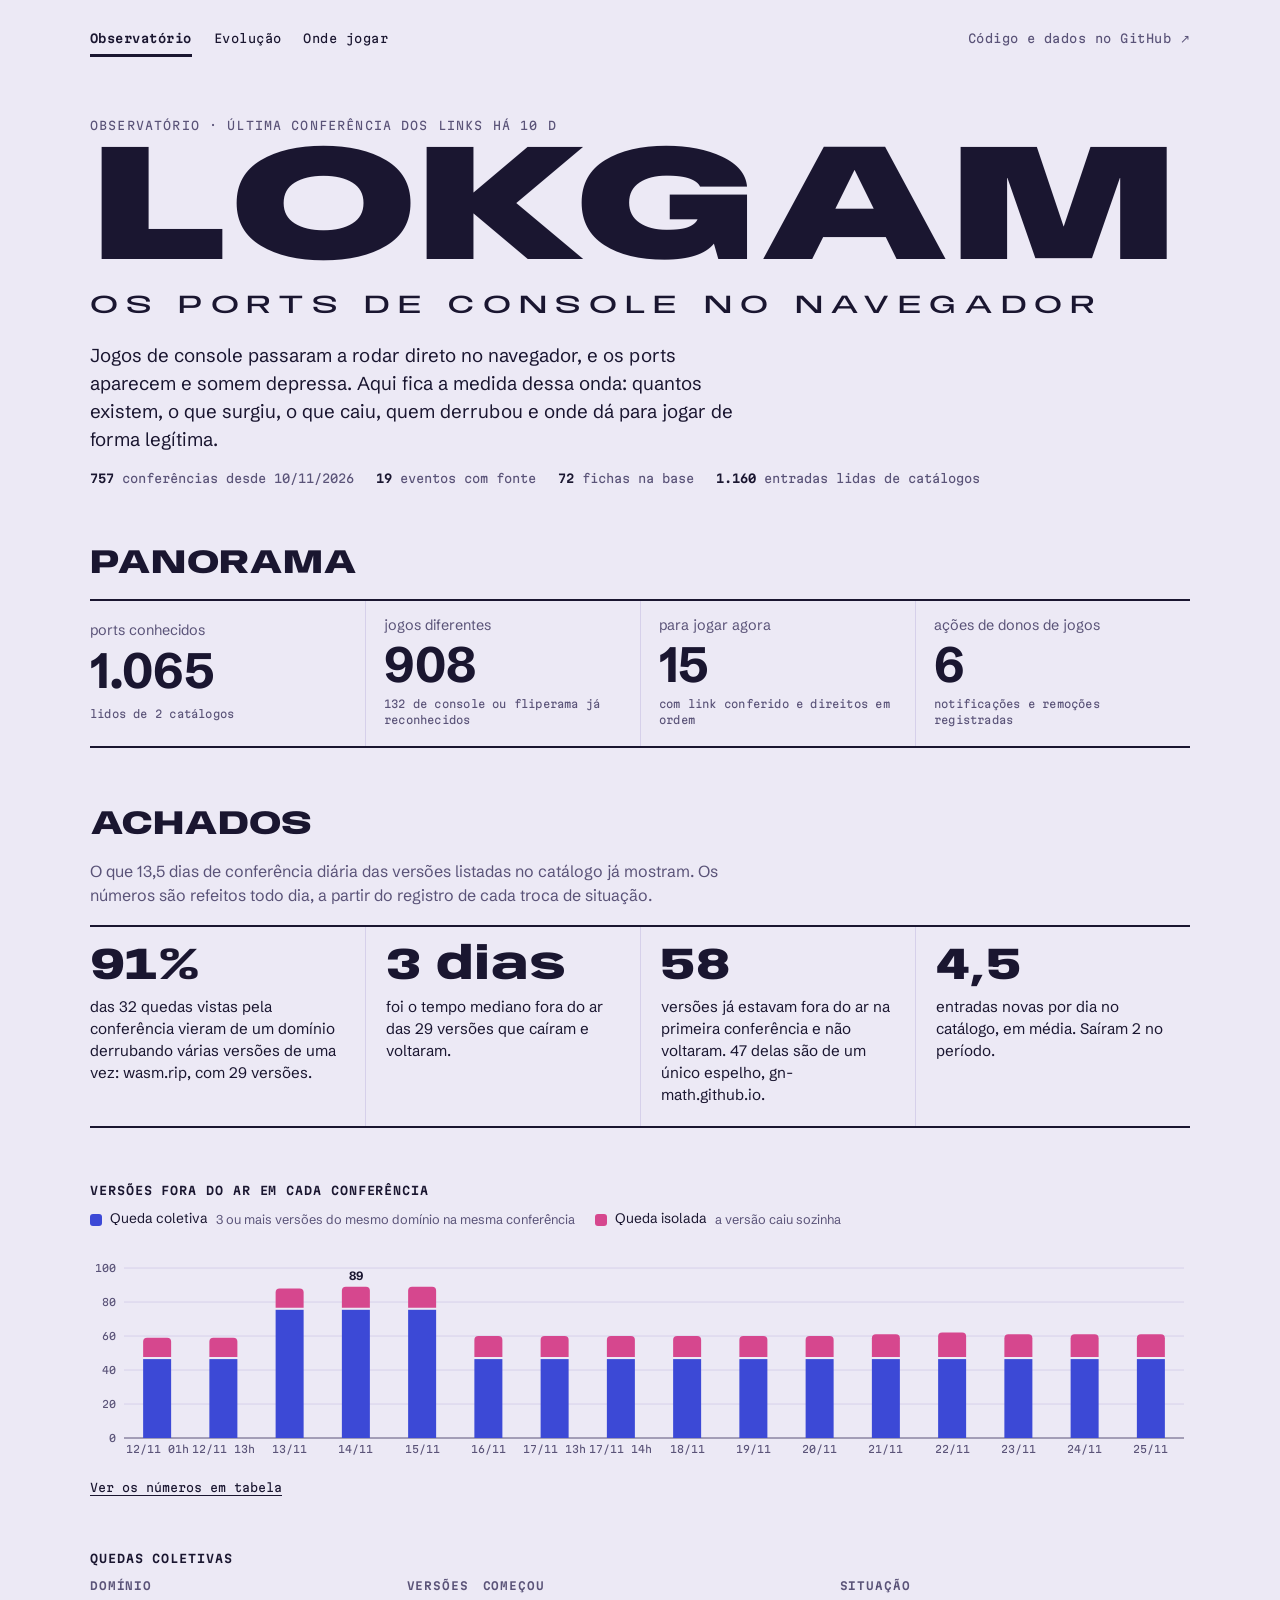
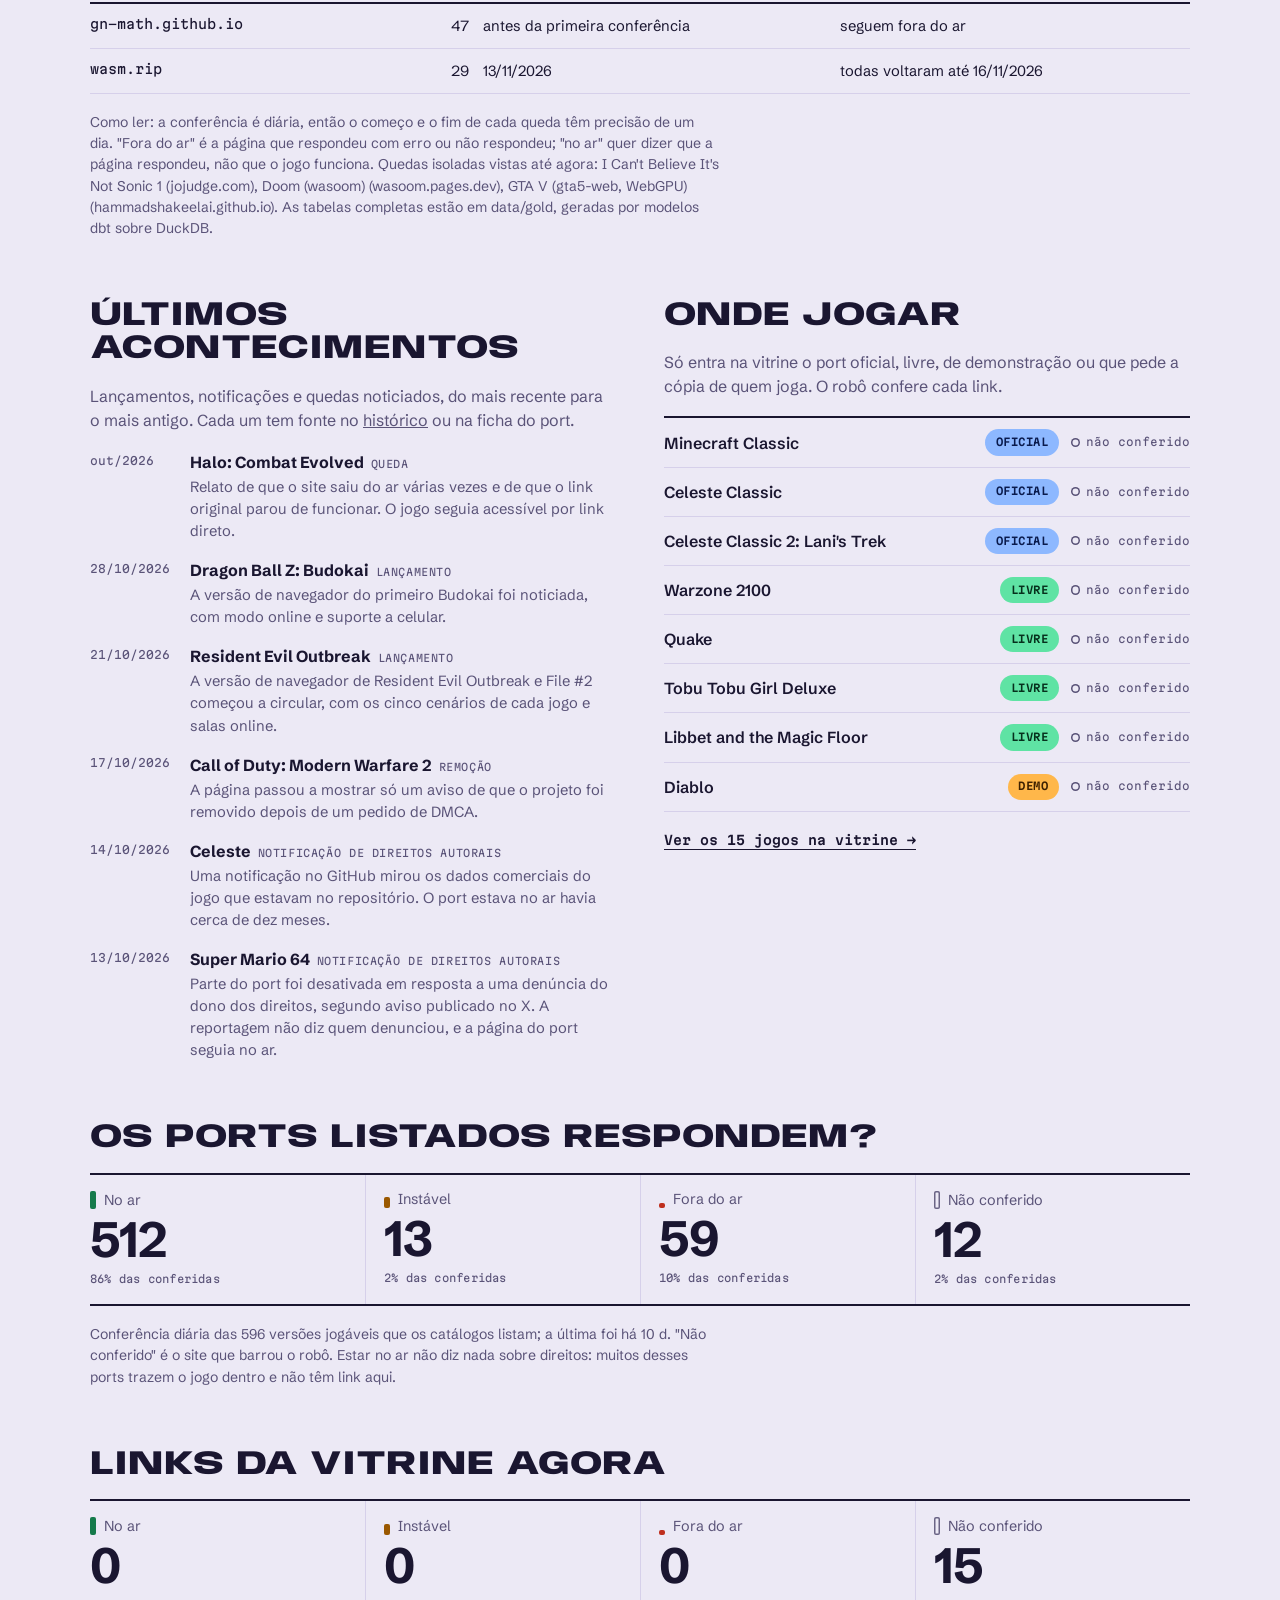
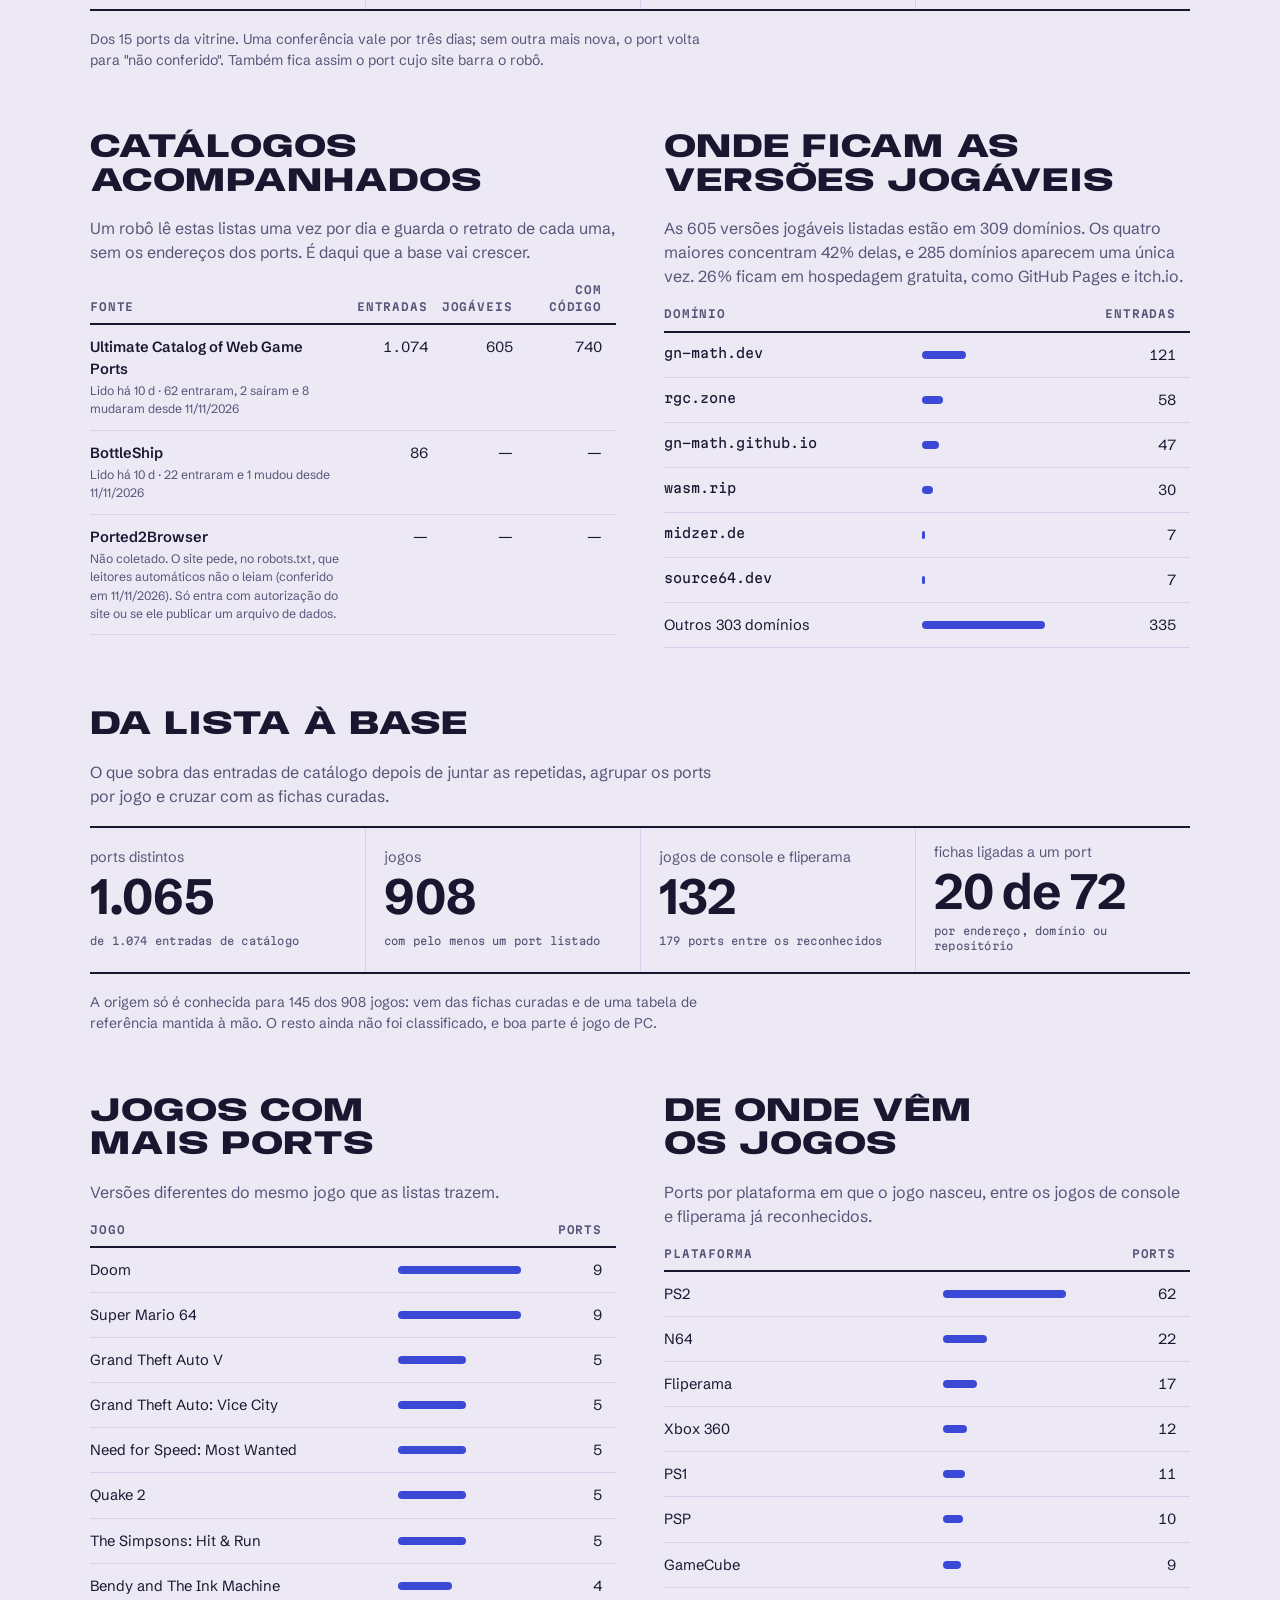
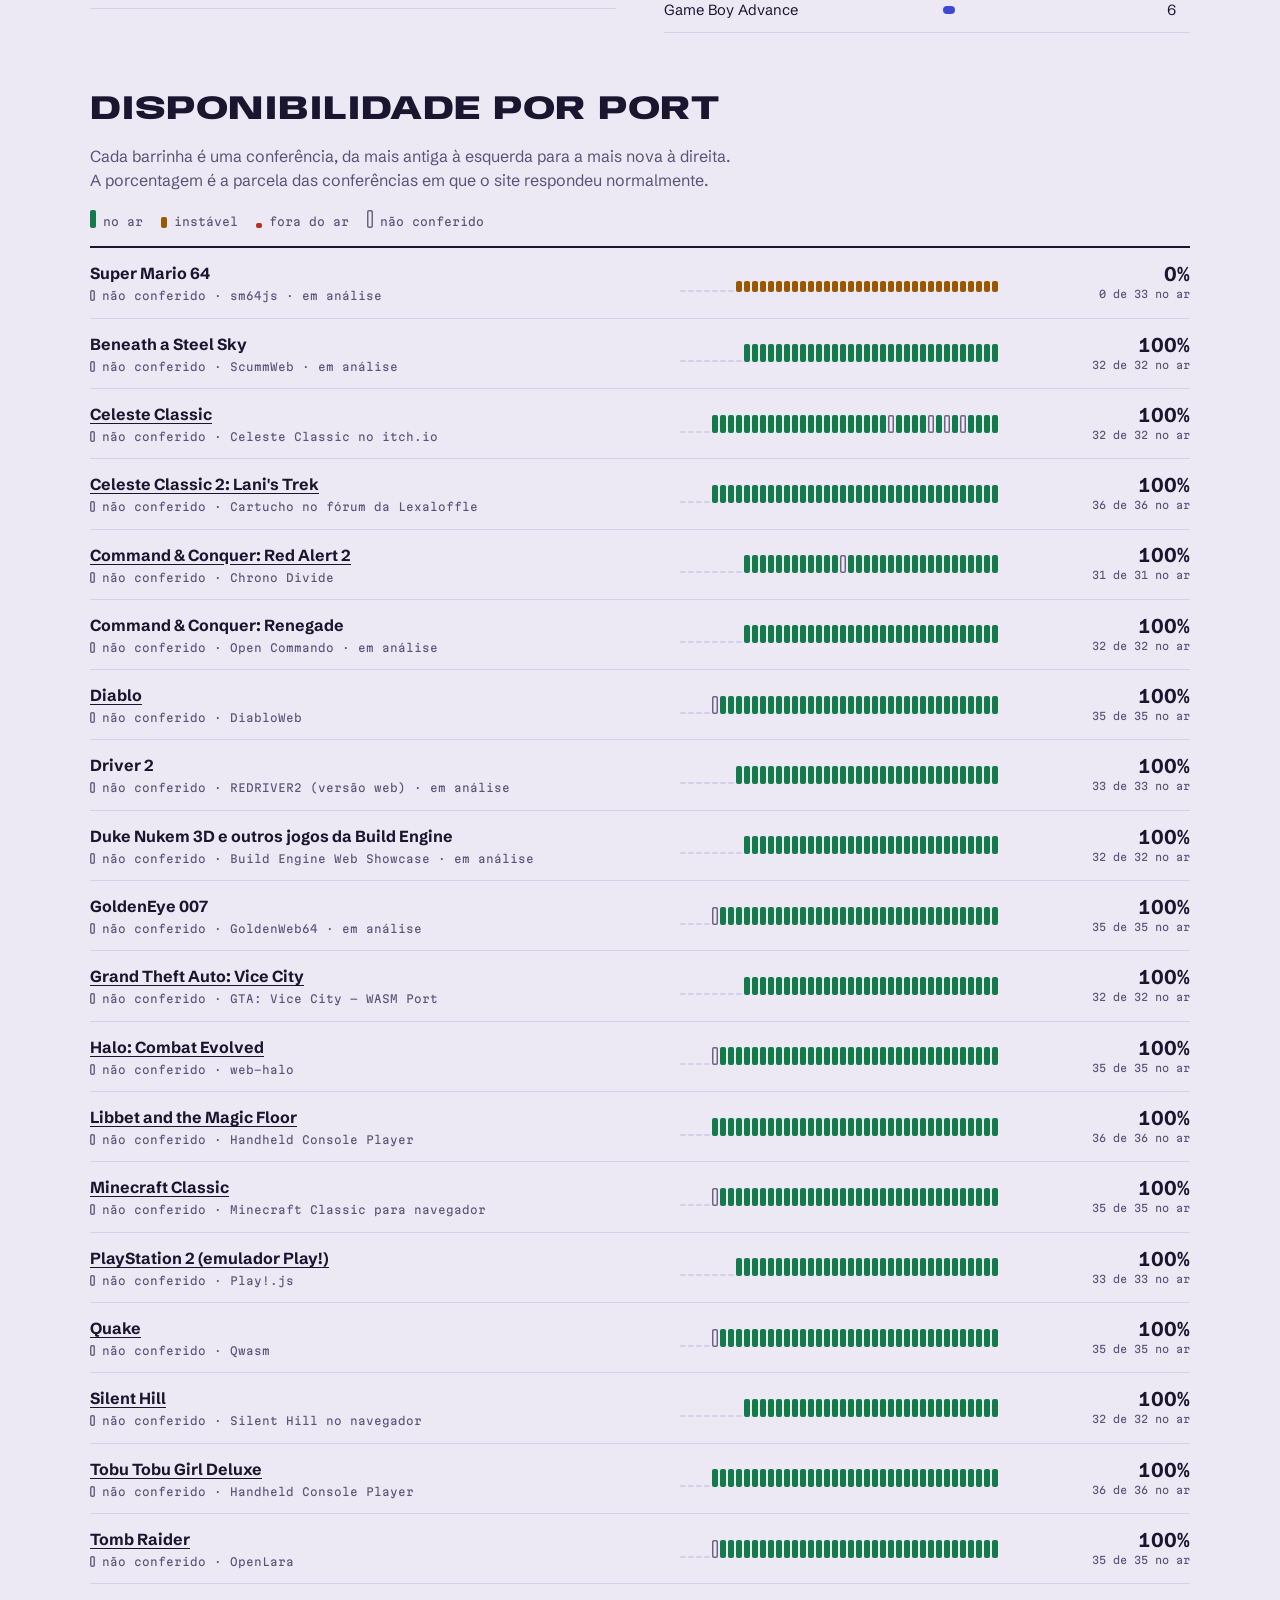
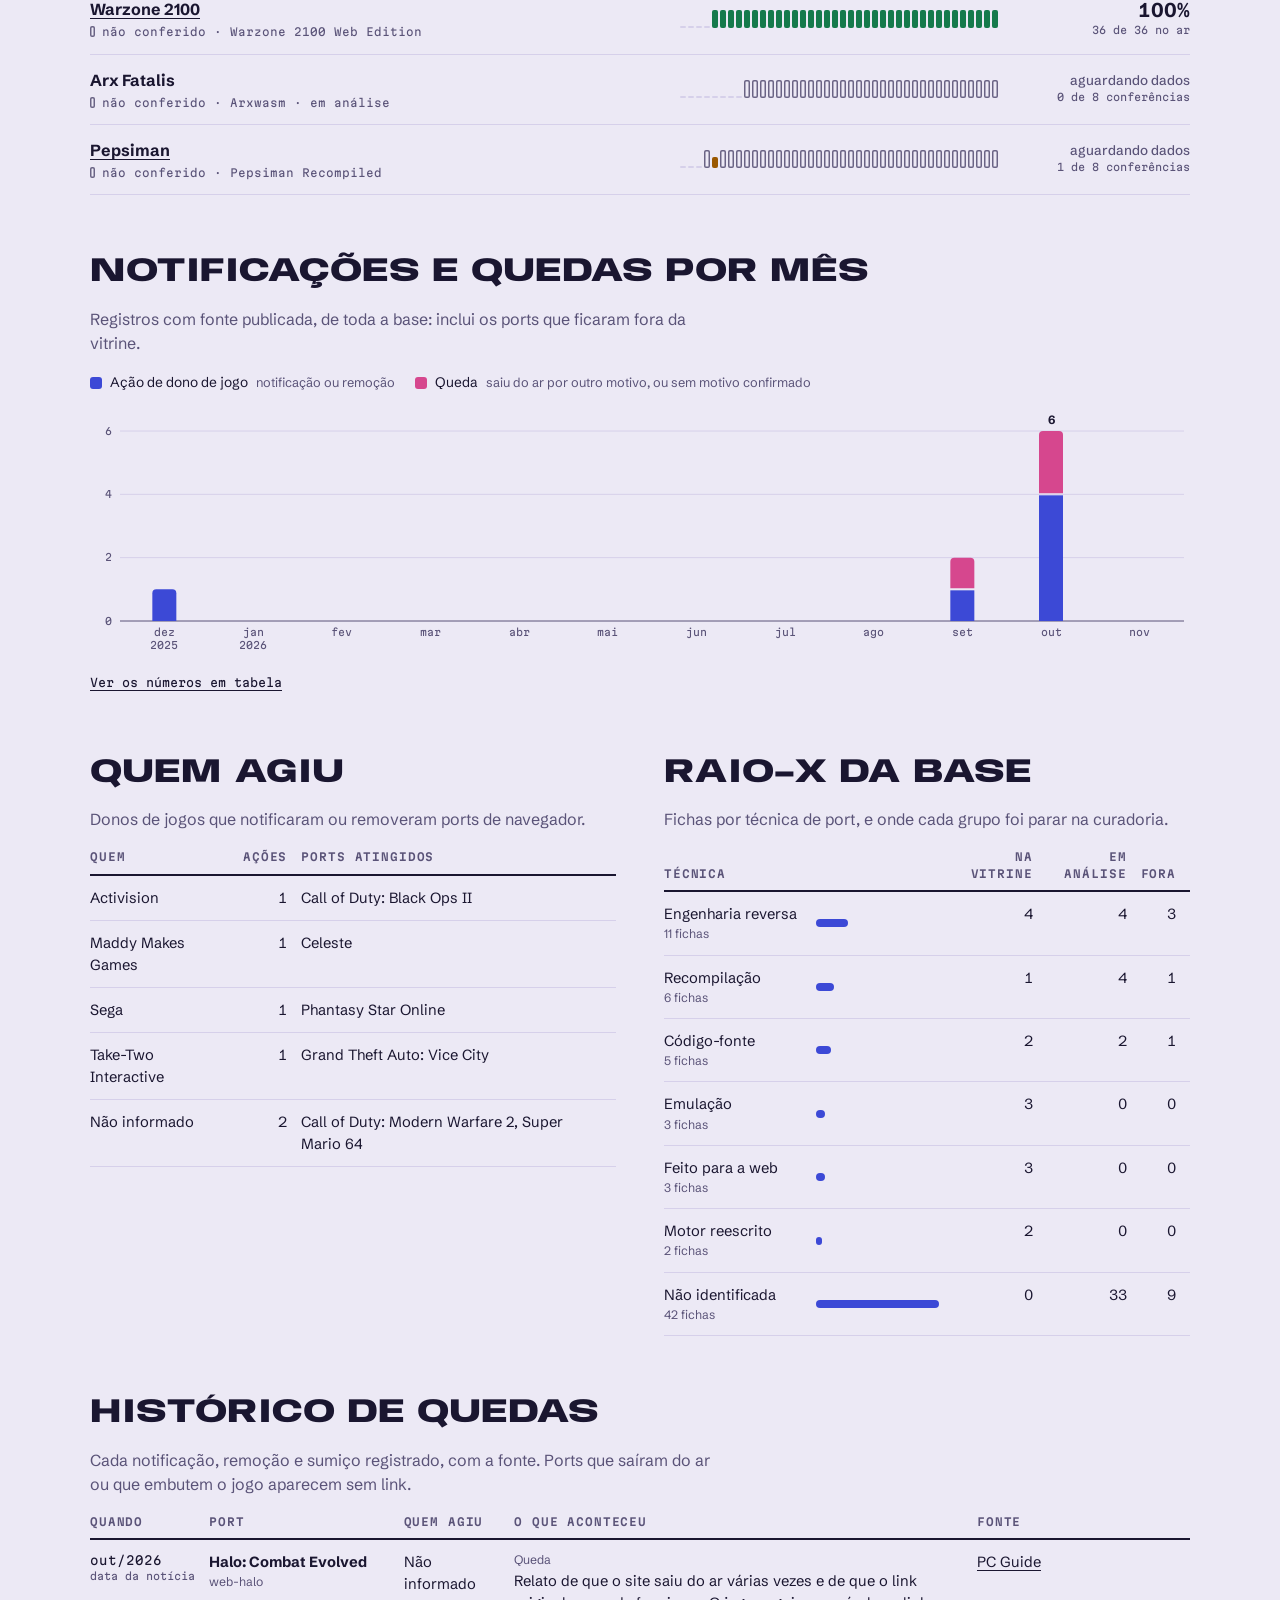
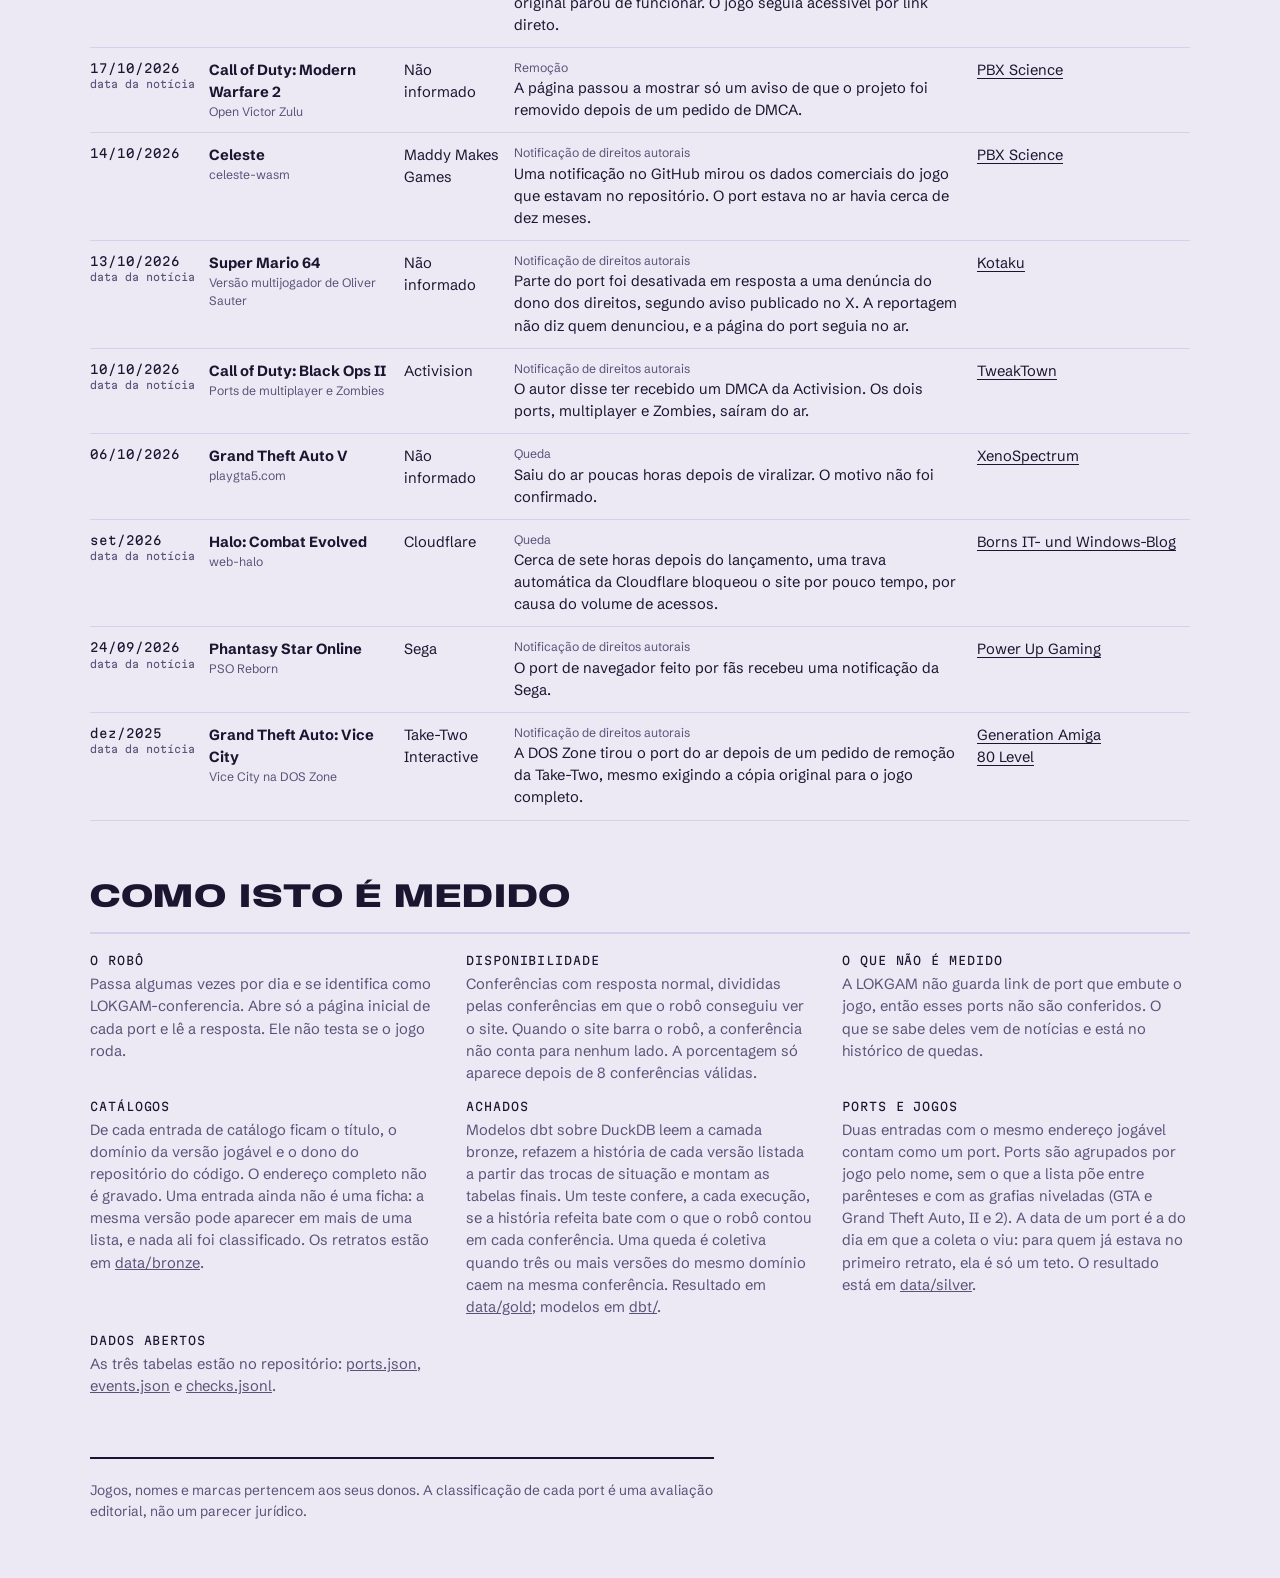
==== docs/index.html @ 3a46dfe5 "Conferência de links de 2026-11-26 08:20 UTC: 19 no ar, 1 instável, 2 não conferido" ====
<!DOCTYPE html>
<html lang="pt-BR">
<head>
<meta charset="utf-8">
<meta name="viewport" content="width=device-width, initial-scale=1">
<title>LOKGAM: observatório dos ports de console no navegador</title>
<meta name="description" content="A onda de jogos de console rodando no navegador, medida todo dia: quantos ports existem, o que surgiu, o que caiu, quem derrubou e onde dá para jogar de forma legítima.">
<link rel="preconnect" href="https://fonts.googleapis.com">
<link rel="preconnect" href="https://fonts.gstatic.com" crossorigin>
<link href="https://fonts.googleapis.com/css2?family=Anybody:wdth,wght@50..150,100..900&amp;display=swap" rel="stylesheet">
<link href="https://fonts.googleapis.com/css2?family=Schibsted+Grotesk:wght@400;500;700&amp;display=swap" rel="stylesheet">
<link href="https://fonts.googleapis.com/css2?family=Martian+Mono:wght@400;600&amp;display=swap" rel="stylesheet">
<style>
:root{
  /* Parede de locadora: balcão compacto no topo, um mosaico só de capas geradas, e a ficha abre como cartão de locação.
     O observatório usa o mesmo balcão e troca a parede por medidas: situação agora, faixas de conferência e um gráfico por mês. */
  --wall:#ECE9F5;
  --wall-2:#D6D0EA;
  --ink:#1A1630;
  --ink-2:#5A5378;
  --paper:#FFFDF6;
  --paper-2:#F4EFDE;
  --paper-ink:#1A1630;
  --paper-ink-2:#5F5873;
  --paper-line:#D8D1BD;
  --accent:#FFD21F;
  --accent-ink:#1A1630;
  --plastico:#A7A2BD;
  --plastico-ink:#221D3D;
  /* Estado de um link: nunca usado para outra coisa */
  --ok:#157A4B;
  --warn:#9A5800;
  --bad:#BF2F1E;
  --idle:#6A6485;
  /* Séries de gráfico, validadas contra a parede clara e a escura */
  --serie-1:#3C49D6;
  --serie-2:#D6478E;
  --font-display:"Anybody","Arial Narrow","Helvetica Neue",Impact,sans-serif;
  --font-body:"Schibsted Grotesk","Segoe UI",system-ui,-apple-system,sans-serif;
  --font-mono:"Martian Mono",ui-monospace,"Cascadia Mono","SF Mono",Menlo,Consolas,monospace;
}
@media (prefers-color-scheme: dark){
  :root:not([data-theme="light"]){
    color-scheme:dark;
    --wall:#15122B;
    --wall-2:#2B2654;
    --ink:#F1EEFF;
    --ink-2:#ABA5CC;
    --paper:#231F42;
    --paper-2:#2D2853;
    --paper-ink:#F1EEFF;
    --paper-ink-2:#B3ADD2;
    --paper-line:#433D73;
    --accent:#FFD21F;
    --accent-ink:#1A1630;
    --plastico:#6B6690;
    --plastico-ink:#100D22;
    --ok:#57DDA0;
    --warn:#FFBB55;
    --bad:#FF8572;
    --idle:#9D97BD;
    --serie-1:#6E7BF2;
    --serie-2:#D55181;
  }
}
:root[data-theme="dark"]{
  color-scheme:dark;
  --wall:#15122B;
  --wall-2:#2B2654;
  --ink:#F1EEFF;
  --ink-2:#ABA5CC;
  --paper:#231F42;
  --paper-2:#2D2853;
  --paper-ink:#F1EEFF;
  --paper-ink-2:#B3ADD2;
  --paper-line:#433D73;
  --accent:#FFD21F;
  --accent-ink:#1A1630;
  --plastico:#6B6690;
  --plastico-ink:#100D22;
  --ok:#57DDA0;
  --warn:#FFBB55;
  --bad:#FF8572;
  --idle:#9D97BD;
  --serie-1:#6E7BF2;
  --serie-2:#D55181;
}

*,*::before,*::after{box-sizing:border-box}
html{-webkit-text-size-adjust:100%;scroll-behavior:smooth}
body{margin:0;background:var(--wall);color:var(--ink);font-family:var(--font-body);font-size:1rem;line-height:1.5}
[hidden]{display:none !important}
.sr{position:absolute;width:1px;height:1px;margin:-1px;padding:0;overflow:hidden;clip:rect(0 0 0 0);white-space:nowrap;border:0}
a{color:inherit}
:focus-visible{outline:3px solid var(--accent);outline-offset:3px;box-shadow:0 0 0 6px var(--ink)}

.pagina{max-width:1180px;margin:0 auto;padding:clamp(14px,2.4vw,24px) clamp(16px,4vw,40px) 56px;display:flex;flex-direction:column;gap:clamp(30px,5vw,60px)}

/* Trilho de navegação */
.trilho{display:flex;flex-wrap:wrap;align-items:center;gap:6px 22px;font-family:var(--font-mono);font-size:.74rem;letter-spacing:.04em}
.trilho a{padding:.5em 0;text-decoration:none;border-bottom:3px solid transparent}
.trilho a:hover{border-bottom-color:var(--ink-2)}
.trilho a[aria-current="page"]{font-weight:600;border-bottom-color:var(--ink)}
.trilho__fora{margin-left:auto;color:var(--ink-2)}

/* Balcão */
.balcao{display:grid;gap:16px;container-type:inline-size}
.marca{display:grid;gap:4px}
.marca__sobre{margin:0;font-family:var(--font-mono);font-size:.72rem;letter-spacing:.1em;text-transform:uppercase;color:var(--ink-2)}
.marca__nome{margin:0;font-family:var(--font-display);font-stretch:150%;font-weight:900;font-size:clamp(2rem,10.4cqi,9rem);line-height:.8;letter-spacing:-.015em;text-transform:uppercase;white-space:nowrap;overflow:hidden;padding-block:.05em}
.marca__sub{margin:0;font-family:var(--font-display);font-stretch:150%;font-weight:500;font-size:clamp(.82rem,2.4cqi,1.6rem);line-height:1.1;letter-spacing:.3em;text-transform:uppercase}
.tese{margin:6px 0 0;max-width:60ch;font-size:clamp(1.02rem,1.7cqi,1.22rem);text-wrap:pretty}
.placar{display:flex;flex-wrap:wrap;gap:6px 22px;margin:0;padding:0;list-style:none;font-family:var(--font-mono);font-size:.74rem;color:var(--ink-2)}
.placar b{color:var(--ink);font-weight:600;font-variant-numeric:tabular-nums}
.placar a{text-underline-offset:3px}

/* Selos: os adesivos de classificação */
.selo{display:inline-flex;align-items:center;gap:.5em;font-family:var(--font-mono);font-weight:600;font-size:.66rem;line-height:1;letter-spacing:.05em;text-transform:uppercase;white-space:nowrap;padding:.55em .8em;border-radius:999px;border:2px solid transparent;background:var(--selo-bg);color:var(--selo-fg)}
.selo--official{--selo-bg:#8DB8FF;--selo-fg:#0A1B4D}
.selo--free{--selo-bg:#5FE3A4;--selo-fg:#06301C}
.selo--demo{--selo-bg:#FFB74A;--selo-fg:#3D2000}
.selo--byo_files{--selo-bg:#FF93CC;--selo-fg:#4D0A2E}

/* Luz de status da capa */
.led{flex:none;display:inline-block;width:.85em;height:.85em;border-radius:50%;box-shadow:0 0 0 1.5px rgba(8,5,25,.75)}
.led--online{background:#3BE590}
.led--unstable{background:#FFB020}
.led--offline{background:#FF4D3D}
.led--unverified{background:transparent;box-shadow:inset 0 0 0 1.5px currentColor}

/* Faixa de conferências: cada barrinha é uma conferência, e a altura repete o que a cor diz */
.faixa{display:flex;align-items:flex-end;justify-content:flex-end;gap:2px;height:18px;min-width:0;overflow:hidden}
.pulso{flex:none;display:inline-block;width:6px;height:18px;border-radius:2px;background:currentColor}
.pulso--online{color:var(--ok)}
.pulso--unstable{color:var(--warn);height:11px}
.pulso--offline{color:var(--bad);height:5px}
.pulso--unverified{color:var(--idle);background:transparent;box-shadow:inset 0 0 0 1.5px currentColor}
.pulso--vazio{height:2px;color:var(--wall-2)}
.legenda-pulso{display:flex;flex-wrap:wrap;gap:6px 18px;margin:0;padding:0;list-style:none;font-family:var(--font-mono);font-size:.7rem;color:var(--ink-2)}
.legenda-pulso li{display:inline-flex;align-items:flex-end;gap:7px;line-height:1.2}

/* Seções */
.secao{display:grid;gap:18px}
.secao__titulo{margin:0;font-family:var(--font-display);font-stretch:130%;font-weight:800;font-size:clamp(1.35rem,3vw,2.1rem);line-height:1;text-transform:uppercase;text-wrap:balance}
.secao__lide{margin:0;max-width:64ch;color:var(--ink-2)}
.notas{display:grid;grid-template-columns:repeat(auto-fit,minmax(260px,1fr));gap:14px 28px;margin:0;padding:18px 0 0;border-top:2px solid var(--wall-2)}
.notas div{display:grid;gap:4px;align-content:start}
.notas dt{font-family:var(--font-mono);font-size:.72rem;letter-spacing:.08em;text-transform:uppercase}
.notas dd{margin:0;font-size:.92rem;color:var(--ink-2)}
.rodape{display:grid;gap:6px;padding-top:22px;border-top:2px solid var(--ink);font-size:.86rem;color:var(--ink-2);max-width:78ch}
.rodape p{margin:0}

@media (prefers-reduced-motion: reduce){
  html{scroll-behavior:auto}
}

/* Peças de dados que mais de uma página usa: números grandes, gráfico de colunas e tabelas */
.nota{margin:0;max-width:70ch;font-size:.88rem;color:var(--ink-2)}
.agora{display:grid;grid-template-columns:repeat(4,minmax(0,1fr));gap:0;margin:0;padding:0;list-style:none;border-top:2px solid var(--ink);border-bottom:2px solid var(--ink)}
.agora li{display:grid;gap:6px;padding:16px 18px 18px 0}
.agora li + li{padding-left:18px;border-left:1px solid var(--wall-2)}
.agora__rotulo{display:flex;align-items:flex-end;gap:8px;font-size:.9rem;color:var(--ink-2);line-height:1.2}
.agora__valor{font-size:clamp(2rem,5vw,3.1rem);font-weight:700;line-height:1;letter-spacing:-.02em}
.figura{margin:0;display:grid;gap:14px}
.figura__topo{display:flex;flex-wrap:wrap;align-items:center;justify-content:space-between;gap:10px 24px}
.legenda{display:flex;flex-wrap:wrap;gap:6px 20px;margin:0;padding:0;list-style:none;font-size:.86rem}
.legenda li{display:inline-flex;align-items:center;gap:8px}
.legenda small{color:var(--ink-2);font-size:.8rem}
.amostra{flex:none;width:12px;height:12px;border-radius:3px}
.amostra--1{background:var(--serie-1)}
.amostra--2{background:var(--serie-2)}
.plot{position:relative}
.plot svg{display:block;width:100%;height:auto;overflow:visible}
.plot .grade{stroke:var(--wall-2);stroke-width:1}
.plot .eixo{stroke:var(--ink-2);stroke-width:1}
.plot text{font-family:var(--font-mono);font-size:10px;fill:var(--ink-2)}
.plot .rotulo-valor{font-family:var(--font-body);font-size:12px;font-weight:700;fill:var(--ink)}
.plot .seg-1{fill:var(--serie-1)}
.plot .seg-2{fill:var(--serie-2)}
.plot .faixa-alvo{fill:var(--ink);opacity:0}
.plot .coluna{cursor:default;outline:none}
.plot .coluna:hover .faixa-alvo,.plot .coluna:focus-visible .faixa-alvo{opacity:.07}
.plot .coluna:hover .seg-1,.plot .coluna:hover .seg-2,.plot .coluna:focus-visible .seg-1,.plot .coluna:focus-visible .seg-2{filter:brightness(1.14)}
.plot .coluna:focus-visible .faixa-alvo{stroke:var(--ink);stroke-width:2;opacity:.1}
.dica{position:absolute;z-index:3;pointer-events:none;min-width:11rem;padding:10px 12px;border-radius:6px;background:var(--ink);color:var(--wall);font-size:.82rem;line-height:1.35;box-shadow:0 8px 20px rgba(8,5,25,.3)}
.dica__valor{font-size:1rem;font-weight:700}
.dica__rotulo{font-family:var(--font-mono);font-size:.66rem;letter-spacing:.06em;text-transform:uppercase;opacity:.75;padding-bottom:6px}
.dica__linha{display:flex;align-items:center;gap:8px}
.dica__linha b{font-variant-numeric:tabular-nums}
.chave{flex:none;width:12px;height:3px;border-radius:2px}
.chave--1{background:var(--serie-1)}
.chave--2{background:var(--serie-2)}
.alternar{justify-self:start;font:inherit;font-family:var(--font-mono);font-size:.72rem;color:var(--ink);background:none;border:0;padding:.4em 0;text-decoration:underline;text-underline-offset:3px;cursor:pointer}
.tabela-rolagem{overflow-x:auto}
.tabela{width:100%;border-collapse:collapse;font-size:.92rem}
.tabela th{text-align:left;font-family:var(--font-mono);font-size:.68rem;font-weight:600;letter-spacing:.08em;text-transform:uppercase;color:var(--ink-2);padding:0 14px 8px 0;border-bottom:2px solid var(--ink);vertical-align:bottom}
.tabela td{vertical-align:top;padding:11px 14px 11px 0;border-bottom:1px solid var(--wall-2)}
.tabela .num{text-align:right;font-variant-numeric:tabular-nums;white-space:nowrap}
.tabela th.num{text-align:right;white-space:normal}
.tabela small{display:block;font-weight:400;color:var(--ink-2)}
.tabela--estreita{max-width:34rem}
.figura__titulo{margin:0;font-family:var(--font-mono);font-size:.72rem;font-weight:600;letter-spacing:.08em;text-transform:uppercase}
.tabela__legenda{caption-side:top;text-align:left;padding-bottom:10px;font-family:var(--font-mono);font-size:.72rem;font-weight:600;letter-spacing:.08em;text-transform:uppercase;color:var(--ink)}
.agora__valor a{text-decoration:none}
.agora__valor a:hover{text-decoration:underline;text-underline-offset:6px;text-decoration-thickness:3px}
.agora__detalhe{font-family:var(--font-mono);font-size:.66rem;letter-spacing:.02em;color:var(--ink-2)}
.tabela td.dominio{font-family:var(--font-mono);font-size:.82rem;overflow-wrap:anywhere}
.barra{display:block;height:8px;min-width:2px;border-radius:4px;background:var(--serie-1)}
.celula-barra{width:26%;vertical-align:middle !important}
.duas{display:grid;grid-template-columns:repeat(auto-fit,minmax(min(100%,420px),1fr));gap:clamp(30px,5vw,60px) 48px;align-items:start}
.duas > *{min-width:0}
@media (max-width:760px){
  .celula-barra,.coluna-barra{display:none}
  .agora{grid-template-columns:repeat(2,minmax(0,1fr))}
  .agora li:nth-child(3){padding-left:0;border-left:0}
  .agora li:nth-child(n+3){border-top:1px solid var(--wall-2)}
}


.subtitulo{margin:0;font-family:var(--font-mono);font-size:.7rem;font-weight:600;letter-spacing:.1em;text-transform:uppercase;color:var(--ink-2)}


/* Disponibilidade por port */
.disp{margin:0;padding:0;list-style:none;border-top:2px solid var(--ink)}
.disp__linha{display:grid;grid-template-columns:minmax(0,1fr) minmax(0,330px) 10.5rem;align-items:center;gap:6px 24px;padding:13px 0;border-bottom:1px solid var(--wall-2)}
.disp__nome{display:grid;gap:3px;min-width:0}
.disp__nome a,.disp__nome b{font-weight:700;text-underline-offset:3px;overflow-wrap:anywhere}
.disp__estado{display:block;font-family:var(--font-mono);font-size:.68rem;line-height:1.5;color:var(--ink-2)}
.disp__estado .pulso{width:5px;height:11px;margin-right:7px;vertical-align:-1px}
.disp__estado .pulso--unstable{height:7px}
.disp__estado .pulso--offline{height:4px}
.disp__numero{display:grid;gap:2px;justify-items:end;text-align:right}
.disp__numero strong{font-size:1.25rem;font-weight:700;line-height:1.1;font-variant-numeric:tabular-nums}
.disp__numero strong.espera{font-size:.84rem;font-weight:500;color:var(--ink-2)}
.disp__numero small{font-family:var(--font-mono);font-size:.64rem;color:var(--ink-2)}


.achados{margin:0 0 36px;padding:0;list-style:none;display:grid;grid-template-columns:repeat(auto-fit,minmax(min(100%,250px),1fr));gap:0;border-top:2px solid var(--ink);border-bottom:2px solid var(--ink)}
.achados li{display:grid;align-content:start;gap:6px;padding:18px 20px 20px 0}
.achados li + li{padding-left:20px;border-left:1px solid var(--wall-2)}
.achados__numero{font-family:var(--font-display);font-weight:800;font-stretch:120%;font-size:clamp(2rem,5vw,2.8rem);line-height:1}
.achados__texto{margin:0;font-size:.95rem;line-height:1.45}
#figura-dias{margin-bottom:32px}
#coletivas-corpo td.dominio{white-space:nowrap;overflow-wrap:normal}
@media (max-width:560px){.achados li,.achados li + li{padding:16px 0;border-left:0}.achados li + li{border-top:1px solid var(--wall-2)}}
.feed{margin:0;padding:0;list-style:none;display:grid;gap:16px}
.feed li{display:grid;grid-template-columns:5.4rem minmax(0,1fr);gap:2px 14px}
.feed time{grid-row:span 2;padding-top:.25em;font-family:var(--font-mono);font-size:.7rem;color:var(--ink-2)}
.feed b{font-weight:700}
.feed b small{display:inline;margin-left:.6em;font-family:var(--font-mono);font-weight:400;font-size:.64rem;letter-spacing:.06em;text-transform:uppercase;color:var(--ink-2)}
.feed span{color:var(--ink-2);font-size:.92rem}
.jogar{margin:0;padding:0;list-style:none;border-top:2px solid var(--ink)}
.jogar a{display:flex;align-items:center;flex-wrap:wrap;gap:6px 12px;padding:11px 0;border-bottom:1px solid var(--wall-2);text-decoration:none}
.jogar a:hover .jogar__nome{text-decoration:underline;text-underline-offset:3px}
.jogar__nome{flex:1 1 9rem;min-width:0;font-weight:600}
.jogar__luz{display:inline-flex;align-items:center;gap:6px;min-width:6.5rem;font-family:var(--font-mono);font-size:.68rem;color:var(--ink-2)}
.chamada{font-family:var(--font-mono);font-size:.8rem;font-weight:600;color:var(--ink);text-underline-offset:4px}
@media (max-width:560px){.feed li{grid-template-columns:1fr}.feed time{grid-row:auto}}
.tabela td.fonte{min-width:11rem;font-weight:600}
@media (max-width:560px){.tabela--fontes td.fonte{min-width:0}.tabela--fontes th,.tabela--fontes td{padding-right:10px}.tabela--fontes th:last-child,.tabela--fontes td:last-child{padding-right:0}}
.tabela td.fonte small{max-width:44ch;margin-top:2px}
.tabela td.tecnica{min-width:9.5rem}
.quedas{min-width:640px}
.quedas td:first-child{font-family:var(--font-mono);font-size:.76rem;font-variant-numeric:tabular-nums;white-space:nowrap}
.quedas td:nth-child(2){font-weight:700;min-width:11rem}
.quedas a{text-underline-offset:3px;white-space:nowrap}
.quedas td[data-rotulo]::before{content:none}

@media (max-width:760px){
  .tabela td.tecnica{min-width:7.5rem}
  .disp__linha{grid-template-columns:minmax(0,1fr) auto}
  .disp__linha .faixa{grid-column:1/-1;grid-row:2;justify-content:flex-start}
  .disp__linha .pulso--vazio{display:none}
  .quedas{min-width:0}
  .quedas thead{position:absolute;width:1px;height:1px;overflow:hidden;clip:rect(0 0 0 0)}
  .quedas tbody{display:grid}
  .quedas tr{display:grid;gap:5px;padding:16px 0;border-bottom:1px solid var(--wall-2)}
  .quedas td{display:block;padding:0;border:0}
  .quedas td:nth-child(2){min-width:0}
  .quedas td:first-child small{display:inline;margin-left:8px}
  .quedas td[data-rotulo]{font-size:.86rem}
  .quedas td[data-rotulo]::before{content:attr(data-rotulo) ": ";font-family:var(--font-mono);font-size:.66rem;letter-spacing:.06em;text-transform:uppercase;color:var(--ink-2)}
  .quedas td[data-rotulo] br{display:none}
  .quedas td[data-rotulo] a{margin-right:10px}
}
</style>
</head>
<body>
<div class="pagina">

  <nav class="trilho" aria-label="Páginas do site">
    <a href="./" aria-current="page">Observatório</a>
    <a href="evolucao/">Evolução</a>
    <a href="vitrine/">Onde jogar</a>
    <a class="trilho__fora" id="link-repo" href="https://github.com/GabrielKSG7/LOKGAM" rel="noopener noreferrer">Código e dados no GitHub <span aria-hidden="true">↗</span></a>
  </nav>

  <header class="balcao">
    <div class="marca">
      <p class="marca__sobre">Observatório · <span id="conferencia"></span></p>
      <h1 class="marca__nome" id="marca-nome"><span>LOKGAM</span></h1>
      <p class="marca__sub">os ports de console no navegador</p>
    </div>
    <p class="tese">Jogos de console passaram a rodar direto no navegador, e os ports aparecem e somem depressa. Aqui fica a medida dessa onda: quantos existem, o que surgiu, o que caiu, quem derrubou e onde dá para jogar de forma legítima.</p>
    <ul class="placar" id="placar"></ul>
  </header>

  <section class="secao" id="panorama" aria-labelledby="panorama-titulo">
    <h2 class="secao__titulo" id="panorama-titulo">Panorama</h2>
    <ul class="agora" id="panorama-numeros"></ul>
  </section>

  <section class="secao" id="achados" aria-labelledby="achados-titulo" hidden>
    <h2 class="secao__titulo" id="achados-titulo">Achados</h2>
    <p class="secao__lide" id="achados-lide"></p>
    <ol class="achados" id="achados-lista"></ol>

    <figure class="figura" id="figura-dias">
      <div class="figura__topo">
        <h3 class="figura__titulo">Versões fora do ar em cada conferência</h3>
        <ul class="legenda">
          <li><i class="amostra amostra--1"></i>Queda coletiva <small id="legenda-coletiva"></small></li>
          <li><i class="amostra amostra--2"></i>Queda isolada <small>a versão caiu sozinha</small></li>
        </ul>
      </div>
      <div class="plot" id="plot-dias"></div>
      <button class="alternar" id="alternar-dias" type="button" aria-expanded="false" aria-controls="tabela-dias">Ver os números em tabela</button>
      <div class="tabela-rolagem" id="tabela-dias" hidden>
        <table class="tabela tabela--estreita">
          <thead><tr><th scope="col">Conferência</th><th scope="col" class="num">Conferidas</th><th scope="col" class="num">No ar</th><th scope="col" class="num">Coletivas</th><th scope="col" class="num">Isoladas</th></tr></thead>
          <tbody id="tabela-dias-corpo"></tbody>
        </table>
      </div>
    </figure>

    <div class="tabela-rolagem">
      <table class="tabela">
        <caption class="tabela__legenda">Quedas coletivas</caption>
        <thead><tr><th scope="col">Domínio</th><th scope="col" class="num">Versões</th><th scope="col">Começou</th><th scope="col">Situação</th></tr></thead>
        <tbody id="coletivas-corpo"></tbody>
      </table>
    </div>
    <p class="nota" id="achados-nota"></p>
  </section>

  <div class="duas">
    <section class="secao" id="acontecimentos" aria-labelledby="acontecimentos-titulo">
      <h2 class="secao__titulo" id="acontecimentos-titulo">Últimos acontecimentos</h2>
      <p class="secao__lide">Lançamentos, notificações e quedas noticiados, do mais recente para o mais antigo. Cada um tem fonte no <a href="#quedas">histórico</a> ou na ficha do port.</p>
      <ol class="feed" id="feed"></ol>
    </section>

    <section class="secao" id="onde-jogar" aria-labelledby="jogar-titulo">
      <h2 class="secao__titulo" id="jogar-titulo">Onde jogar</h2>
      <p class="secao__lide">Só entra na vitrine o port oficial, livre, de demonstração ou que pede a cópia de quem joga. O robô confere cada link.</p>
      <ul class="jogar" id="jogar-lista"></ul>
      <p class="nota"><a class="chamada" href="vitrine/" id="jogar-todos"></a></p>
    </section>
  </div>

  <section class="secao" id="no-ar" aria-labelledby="noar-titulo" hidden>
    <h2 class="secao__titulo" id="noar-titulo">Os ports listados respondem?</h2>
    <ul class="agora" id="noar-numeros"></ul>
    <p class="nota" id="noar-nota"></p>
  </section>

  <main class="secao" id="agora" aria-labelledby="agora-titulo">
    <h2 class="secao__titulo" id="agora-titulo">Links da vitrine agora</h2>
    <ul class="agora" id="agora-numeros"></ul>
    <p class="nota" id="agora-nota"></p>
  </main>

  <div class="duas">
    <section class="secao" id="catalogos" aria-labelledby="catalogos-titulo">
      <h2 class="secao__titulo" id="catalogos-titulo">Catálogos acompanhados</h2>
      <p class="secao__lide">Um robô lê estas listas uma vez por dia e guarda o retrato de cada uma, sem os endereços dos ports. É daqui que a base vai crescer.</p>
      <div class="tabela-rolagem"><table class="tabela tabela--fontes">
        <thead><tr><th scope="col">Fonte</th><th scope="col" class="num">Entradas</th><th scope="col" class="num">Jogáveis</th><th scope="col" class="num">Com código</th></tr></thead>
        <tbody id="fontes-corpo"></tbody>
      </table></div>
    </section>

    <section class="secao" id="hospedagem" aria-labelledby="hospedagem-titulo">
      <h2 class="secao__titulo" id="hospedagem-titulo">Onde ficam as versões jogáveis</h2>
      <p class="secao__lide" id="hospedagem-frase"></p>
      <div class="tabela-rolagem"><table class="tabela">
        <thead><tr><th scope="col">Domínio</th><th scope="col" class="coluna-barra"><span class="sr">Entradas em barra</span></th><th scope="col" class="num">Entradas</th></tr></thead>
        <tbody id="hospedagem-corpo"></tbody>
      </table></div>
    </section>
  </div>

  <section class="secao" id="base" aria-labelledby="base-titulo">
    <h2 class="secao__titulo" id="base-titulo">Da lista à base</h2>
    <p class="secao__lide">O que sobra das entradas de catálogo depois de juntar as repetidas, agrupar os ports por jogo e cruzar com as fichas curadas.</p>
    <ul class="agora" id="base-numeros"></ul>
    <p class="nota" id="base-nota"></p>
  </section>

  <div class="duas">
    <section class="secao" id="mais-ports" aria-labelledby="maisports-titulo">
      <h2 class="secao__titulo" id="maisports-titulo">Jogos com mais ports</h2>
      <p class="secao__lide">Versões diferentes do mesmo jogo que as listas trazem.</p>
      <div class="tabela-rolagem"><table class="tabela">
        <thead><tr><th scope="col">Jogo</th><th scope="col" class="coluna-barra"><span class="sr">Ports em barra</span></th><th scope="col" class="num">Ports</th></tr></thead>
        <tbody id="maisports-corpo"></tbody>
      </table></div>
    </section>

    <section class="secao" id="origem" aria-labelledby="origem-titulo">
      <h2 class="secao__titulo" id="origem-titulo">De onde vêm os jogos</h2>
      <p class="secao__lide">Ports por plataforma em que o jogo nasceu, entre os jogos de console e fliperama já reconhecidos.</p>
      <div class="tabela-rolagem"><table class="tabela">
        <thead><tr><th scope="col">Plataforma</th><th scope="col" class="coluna-barra"><span class="sr">Ports em barra</span></th><th scope="col" class="num">Ports</th></tr></thead>
        <tbody id="origem-corpo"></tbody>
      </table></div>
    </section>
  </div>

  <section class="secao" id="disponibilidade" aria-labelledby="disp-titulo">
    <h2 class="secao__titulo" id="disp-titulo">Disponibilidade por port</h2>
    <p class="secao__lide">Cada barrinha é uma conferência, da mais antiga à esquerda para a mais nova à direita. A porcentagem é a parcela das conferências em que o site respondeu normalmente.</p>
    <ul class="legenda-pulso" aria-label="Como ler as barrinhas">
      <li><i class="pulso pulso--online"></i>no ar</li>
      <li><i class="pulso pulso--unstable"></i>instável</li>
      <li><i class="pulso pulso--offline"></i>fora do ar</li>
      <li><i class="pulso pulso--unverified"></i>não conferido</li>
    </ul>
    <ul class="disp" id="disp-lista"></ul>
  </section>

  <section class="secao" id="por-mes" aria-labelledby="mes-titulo">
    <h2 class="secao__titulo" id="mes-titulo">Notificações e quedas por mês</h2>
    <p class="secao__lide">Registros com fonte publicada, de toda a base: inclui os ports que ficaram fora da vitrine.</p>
    <figure class="figura" id="figura-meses">
      <div class="figura__topo">
        <ul class="legenda">
          <li><i class="amostra amostra--1"></i>Ação de dono de jogo <small>notificação ou remoção</small></li>
          <li><i class="amostra amostra--2"></i>Queda <small>saiu do ar por outro motivo, ou sem motivo confirmado</small></li>
        </ul>
      </div>
      <div class="plot" id="plot-meses"></div>
      <button class="alternar" id="alternar-tabela" type="button" aria-expanded="false" aria-controls="tabela-meses">Ver os números em tabela</button>
      <div class="tabela-rolagem" id="tabela-meses" hidden>
        <table class="tabela tabela--estreita">
          <thead><tr><th scope="col">Mês</th><th scope="col" class="num">Ações de donos</th><th scope="col" class="num">Quedas</th><th scope="col" class="num">Total</th></tr></thead>
          <tbody id="tabela-meses-corpo"></tbody>
        </table>
      </div>
    </figure>
  </section>

  <div class="duas">
    <section class="secao" id="quem-agiu" aria-labelledby="quem-titulo">
      <h2 class="secao__titulo" id="quem-titulo">Quem agiu</h2>
      <p class="secao__lide">Donos de jogos que notificaram ou removeram ports de navegador.</p>
      <div class="tabela-rolagem"><table class="tabela">
        <thead><tr><th scope="col">Quem</th><th scope="col" class="num">Ações</th><th scope="col">Ports atingidos</th></tr></thead>
        <tbody id="quem-corpo"></tbody>
      </table></div>
    </section>

    <section class="secao" id="raio-x" aria-labelledby="raiox-titulo">
      <h2 class="secao__titulo" id="raiox-titulo">Raio-x da base</h2>
      <p class="secao__lide">Fichas por técnica de port, e onde cada grupo foi parar na curadoria.</p>
      <div class="tabela-rolagem"><table class="tabela">
        <thead><tr><th scope="col">Técnica</th><th scope="col" class="coluna-barra"><span class="sr">Total em barra</span></th><th scope="col" class="num">Na vitrine</th><th scope="col" class="num">Em análise</th><th scope="col" class="num">Fora</th></tr></thead>
        <tbody id="raiox-corpo"></tbody>
      </table></div>
    </section>
  </div>

  <section class="secao" id="quedas" aria-labelledby="quedas-titulo">
    <h2 class="secao__titulo" id="quedas-titulo">Histórico de quedas</h2>
    <p class="secao__lide">Cada notificação, remoção e sumiço registrado, com a fonte. Ports que saíram do ar ou que embutem o jogo aparecem sem link.</p>
    <div class="tabela-rolagem">
      <table class="tabela quedas">
        <thead><tr><th scope="col">Quando</th><th scope="col">Port</th><th scope="col">Quem agiu</th><th scope="col">O que aconteceu</th><th scope="col">Fonte</th></tr></thead>
        <tbody id="quedas-corpo"></tbody>
      </table>
    </div>
  </section>

  <section class="secao" id="metodo" aria-labelledby="metodo-titulo">
    <h2 class="secao__titulo" id="metodo-titulo">Como isto é medido</h2>
    <dl class="notas">
      <div><dt>O robô</dt><dd>Passa algumas vezes por dia e se identifica como LOKGAM-conferencia. Abre só a página inicial de cada port e lê a resposta. Ele não testa se o jogo roda.</dd></div>
      <div><dt>Disponibilidade</dt><dd>Conferências com resposta normal, divididas pelas conferências em que o robô conseguiu ver o site. Quando o site barra o robô, a conferência não conta para nenhum lado. A porcentagem só aparece depois de <span id="minimo"></span> conferências válidas.</dd></div>
      <div><dt>O que não é medido</dt><dd>A LOKGAM não guarda link de port que embute o jogo, então esses ports não são conferidos. O que se sabe deles vem de notícias e está no histórico de quedas.</dd></div>
      <div><dt>Catálogos</dt><dd>De cada entrada de catálogo ficam o título, o domínio da versão jogável e o dono do repositório do código. O endereço completo não é gravado. Uma entrada ainda não é uma ficha: a mesma versão pode aparecer em mais de uma lista, e nada ali foi classificado. Os retratos estão em <a id="dado-bronze" href="#">data/bronze</a>.</dd></div>
      <div><dt>Achados</dt><dd>Modelos dbt sobre DuckDB leem a camada bronze, refazem a história de cada versão listada a partir das trocas de situação e montam as tabelas finais. Um teste confere, a cada execução, se a história refeita bate com o que o robô contou em cada conferência. Uma queda é coletiva quando três ou mais versões do mesmo domínio caem na mesma conferência. Resultado em <a id="dado-gold" href="#">data/gold</a>; modelos em <a id="dado-dbt" href="#">dbt/</a>.</dd></div>
      <div><dt>Ports e jogos</dt><dd>Duas entradas com o mesmo endereço jogável contam como um port. Ports são agrupados por jogo pelo nome, sem o que a lista põe entre parênteses e com as grafias niveladas (GTA e Grand Theft Auto, II e 2). A data de um port é a do dia em que a coleta o viu: para quem já estava no primeiro retrato, ela é só um teto. O resultado está em <a id="dado-silver" href="#">data/silver</a>.</dd></div>
      <div><dt>Dados abertos</dt><dd>As três tabelas estão no repositório: <a id="dado-ports" href="#">ports.json</a>, <a id="dado-events" href="#">events.json</a> e <a id="dado-checks" href="#">checks.jsonl</a>.</dd></div>
    </dl>
  </section>

  <footer class="rodape">
    <p>Jogos, nomes e marcas pertencem aos seus donos. A classificação de cada port é uma avaliação editorial, não um parecer jurídico.</p>
  </footer>
</div>

<script type="application/json" id="dados">{"repo":"https://github.com/GabrielKSG7/LOKGAM","min_samples":8,"totals":{"ports":72,"events":19,"checks":757,"first_check":"2026-11-10","last_check":"2026-11-26T08:20:45Z"},"availability":[{"id":"minecraft-classic","title":"Minecraft Classic","port_name":"Minecraft Classic para navegador","curation":"approved","checks":36,"observed":35,"online":35,"unstable":0,"offline":0,"blocked":1,"pct":1.0,"first_check":"2026-11-10","seen":{"checked_at":"2026-11-26T08:20:45Z","state":"online","method":"link_checker","reason":"ok","http_status":200,"response_ms":143},"last":{"checked_at":"2026-11-26T08:20:45Z","state":"online","method":"link_checker","reason":"ok","http_status":200,"response_ms":143},"strip":[["2026-11-10","unverified"],["2026-11-11T03:35:38Z","online"],["2026-11-11T14:25:08Z","online"],["2026-11-11T15:27:55Z","online"],["2026-11-11T16:44:37Z","online"],["2026-11-12T00:45:46Z","online"],["2026-11-12T15:17:38Z","online"],["2026-11-12T23:39:37Z","online"],["2026-11-13T06:48:16Z","online"],["2026-11-13T19:44:33Z","online"],["2026-11-14T06:25:58Z","online"],["2026-11-14T18:03:42Z","online"],["2026-11-14T22:25:31Z","online"],["2026-11-15T06:34:17Z","online"],["2026-11-15T18:52:38Z","online"],["2026-11-16T06:31:59Z","online"],["2026-11-16T22:04:19Z","online"],["2026-11-17T07:56:22Z","online"],["2026-11-17T20:57:02Z","online"],["2026-11-18T07:30:23Z","online"],["2026-11-18T20:33:42Z","online"],["2026-11-19T07:28:35Z","online"],["2026-11-19T20:39:20Z","online"],["2026-11-20T07:18:36Z","online"],["2026-11-20T20:23:30Z","online"],["2026-11-21T07:10:20Z","online"],["2026-11-21T19:18:05Z","online"],["2026-11-22T06:50:15Z","online"],["2026-11-22T19:42:10Z","online"],["2026-11-23T07:41:27Z","online"],["2026-11-23T23:55:05Z","online"],["2026-11-24T09:55:53Z","online"],["2026-11-24T22:28:03Z","online"],["2026-11-25T08:37:00Z","online"],["2026-11-25T21:43:23Z","online"],["2026-11-26T08:20:45Z","online"]]},{"id":"celeste-classic","title":"Celeste Classic","port_name":"Celeste Classic no itch.io","curation":"approved","checks":36,"observed":32,"online":32,"unstable":0,"offline":0,"blocked":4,"pct":1.0,"first_check":"2026-11-10","seen":{"checked_at":"2026-11-26T08:20:45Z","state":"online","method":"link_checker","reason":"ok","http_status":200,"response_ms":199},"last":{"checked_at":"2026-11-26T08:20:45Z","state":"online","method":"link_checker","reason":"ok","http_status":200,"response_ms":199},"strip":[["2026-11-10","online"],["2026-11-11T03:35:38Z","online"],["2026-11-11T14:25:08Z","online"],["2026-11-11T15:27:55Z","online"],["2026-11-11T16:44:37Z","online"],["2026-11-12T00:45:46Z","online"],["2026-11-12T15:17:38Z","online"],["2026-11-12T23:39:37Z","online"],["2026-11-13T06:48:16Z","online"],["2026-11-13T19:44:33Z","online"],["2026-11-14T06:25:58Z","online"],["2026-11-14T18:03:42Z","online"],["2026-11-14T22:25:31Z","online"],["2026-11-15T06:34:17Z","online"],["2026-11-15T18:52:38Z","online"],["2026-11-16T06:31:59Z","online"],["2026-11-16T22:04:19Z","online"],["2026-11-17T07:56:22Z","online"],["2026-11-17T20:57:02Z","online"],["2026-11-18T07:30:23Z","online"],["2026-11-18T20:33:42Z","online"],["2026-11-19T07:28:35Z","online"],["2026-11-19T20:39:20Z","unverified"],["2026-11-20T07:18:36Z","online"],["2026-11-20T20:23:30Z","online"],["2026-11-21T07:10:20Z","online"],["2026-11-21T19:18:05Z","online"],["2026-11-22T06:50:15Z","unverified"],["2026-11-22T19:42:10Z","online"],["2026-11-23T07:41:27Z","unverified"],["2026-11-23T23:55:05Z","online"],["2026-11-24T09:55:53Z","unverified"],["2026-11-24T22:28:03Z","online"],["2026-11-25T08:37:00Z","online"],["2026-11-25T21:43:23Z","online"],["2026-11-26T08:20:45Z","online"]]},{"id":"celeste-classic-2","title":"Celeste Classic 2: Lani's Trek","port_name":"Cartucho no fórum da Lexaloffle","curation":"approved","checks":36,"observed":36,"online":36,"unstable":0,"offline":0,"blocked":0,"pct":1.0,"first_check":"2026-11-10","seen":{"checked_at":"2026-11-26T08:20:45Z","state":"online","method":"link_checker","reason":"ok","http_status":200,"response_ms":205},"last":{"checked_at":"2026-11-26T08:20:45Z","state":"online","method":"link_checker","reason":"ok","http_status":200,"response_ms":205},"strip":[["2026-11-10","online"],["2026-11-11T03:35:38Z","online"],["2026-11-11T14:25:08Z","online"],["2026-11-11T15:27:55Z","online"],["2026-11-11T16:44:37Z","online"],["2026-11-12T00:45:46Z","online"],["2026-11-12T15:17:38Z","online"],["2026-11-12T23:39:37Z","online"],["2026-11-13T06:48:16Z","online"],["2026-11-13T19:44:33Z","online"],["2026-11-14T06:25:58Z","online"],["2026-11-14T18:03:42Z","online"],["2026-11-14T22:25:31Z","online"],["2026-11-15T06:34:17Z","online"],["2026-11-15T18:52:38Z","online"],["2026-11-16T06:31:59Z","online"],["2026-11-16T22:04:19Z","online"],["2026-11-17T07:56:22Z","online"],["2026-11-17T20:57:02Z","online"],["2026-11-18T07:30:23Z","online"],["2026-11-18T20:33:42Z","online"],["2026-11-19T07:28:35Z","online"],["2026-11-19T20:39:20Z","online"],["2026-11-20T07:18:36Z","online"],["2026-11-20T20:23:30Z","online"],["2026-11-21T07:10:20Z","online"],["2026-11-21T19:18:05Z","online"],["2026-11-22T06:50:15Z","online"],["2026-11-22T19:42:10Z","online"],["2026-11-23T07:41:27Z","online"],["2026-11-23T23:55:05Z","online"],["2026-11-24T09:55:53Z","online"],["2026-11-24T22:28:03Z","online"],["2026-11-25T08:37:00Z","online"],["2026-11-25T21:43:23Z","online"],["2026-11-26T08:20:45Z","online"]]},{"id":"warzone-2100","title":"Warzone 2100","port_name":"Warzone 2100 Web Edition","curation":"approved","checks":36,"observed":36,"online":36,"unstable":0,"offline":0,"blocked":0,"pct":1.0,"first_check":"2026-11-10","seen":{"checked_at":"2026-11-26T08:20:45Z","state":"online","method":"link_checker","reason":"ok","http_status":200,"response_ms":89},"last":{"checked_at":"2026-11-26T08:20:45Z","state":"online","method":"link_checker","reason":"ok","http_status":200,"response_ms":89},"strip":[["2026-11-10","online"],["2026-11-11T03:35:38Z","online"],["2026-11-11T14:25:08Z","online"],["2026-11-11T15:27:55Z","online"],["2026-11-11T16:44:37Z","online"],["2026-11-12T00:45:46Z","online"],["2026-11-12T15:17:38Z","online"],["2026-11-12T23:39:37Z","online"],["2026-11-13T06:48:16Z","online"],["2026-11-13T19:44:33Z","online"],["2026-11-14T06:25:58Z","online"],["2026-11-14T18:03:42Z","online"],["2026-11-14T22:25:31Z","online"],["2026-11-15T06:34:17Z","online"],["2026-11-15T18:52:38Z","online"],["2026-11-16T06:31:59Z","online"],["2026-11-16T22:04:19Z","online"],["2026-11-17T07:56:22Z","online"],["2026-11-17T20:57:02Z","online"],["2026-11-18T07:30:23Z","online"],["2026-11-18T20:33:42Z","online"],["2026-11-19T07:28:35Z","online"],["2026-11-19T20:39:20Z","online"],["2026-11-20T07:18:36Z","online"],["2026-11-20T20:23:30Z","online"],["2026-11-21T07:10:20Z","online"],["2026-11-21T19:18:05Z","online"],["2026-11-22T06:50:15Z","online"],["2026-11-22T19:42:10Z","online"],["2026-11-23T07:41:27Z","online"],["2026-11-23T23:55:05Z","online"],["2026-11-24T09:55:53Z","online"],["2026-11-24T22:28:03Z","online"],["2026-11-25T08:37:00Z","online"],["2026-11-25T21:43:23Z","online"],["2026-11-26T08:20:45Z","online"]]},{"id":"quake-qwasm","title":"Quake","port_name":"Qwasm","curation":"approved","checks":36,"observed":35,"online":35,"unstable":0,"offline":0,"blocked":1,"pct":1.0,"first_check":"2026-11-10","seen":{"checked_at":"2026-11-26T08:20:45Z","state":"online","method":"link_checker","reason":"ok","http_status":200,"response_ms":123},"last":{"checked_at":"2026-11-26T08:20:45Z","state":"online","method":"link_checker","reason":"ok","http_status":200,"response_ms":123},"strip":[["2026-11-10","unverified"],["2026-11-11T03:35:38Z","online"],["2026-11-11T14:25:08Z","online"],["2026-11-11T15:27:55Z","online"],["2026-11-11T16:44:37Z","online"],["2026-11-12T00:45:46Z","online"],["2026-11-12T15:17:38Z","online"],["2026-11-12T23:39:37Z","online"],["2026-11-13T06:48:16Z","online"],["2026-11-13T19:44:33Z","online"],["2026-11-14T06:25:58Z","online"],["2026-11-14T18:03:42Z","online"],["2026-11-14T22:25:31Z","online"],["2026-11-15T06:34:17Z","online"],["2026-11-15T18:52:38Z","online"],["2026-11-16T06:31:59Z","online"],["2026-11-16T22:04:19Z","online"],["2026-11-17T07:56:22Z","online"],["2026-11-17T20:57:02Z","online"],["2026-11-18T07:30:23Z","online"],["2026-11-18T20:33:42Z","online"],["2026-11-19T07:28:35Z","online"],["2026-11-19T20:39:20Z","online"],["2026-11-20T07:18:36Z","online"],["2026-11-20T20:23:30Z","online"],["2026-11-21T07:10:20Z","online"],["2026-11-21T19:18:05Z","online"],["2026-11-22T06:50:15Z","online"],["2026-11-22T19:42:10Z","online"],["2026-11-23T07:41:27Z","online"],["2026-11-23T23:55:05Z","online"],["2026-11-24T09:55:53Z","online"],["2026-11-24T22:28:03Z","online"],["2026-11-25T08:37:00Z","online"],["2026-11-25T21:43:23Z","online"],["2026-11-26T08:20:45Z","online"]]},{"id":"tobu-tobu-girl-deluxe","title":"Tobu Tobu Girl Deluxe","port_name":"Handheld Console Player","curation":"approved","checks":36,"observed":36,"online":36,"unstable":0,"offline":0,"blocked":0,"pct":1.0,"first_check":"2026-11-10","seen":{"checked_at":"2026-11-26T08:20:45Z","state":"online","method":"link_checker","reason":"ok","http_status":200,"response_ms":332},"last":{"checked_at":"2026-11-26T08:20:45Z","state":"online","method":"link_checker","reason":"ok","http_status":200,"response_ms":332},"strip":[["2026-11-10","online"],["2026-11-11T03:35:38Z","online"],["2026-11-11T14:25:08Z","online"],["2026-11-11T15:27:55Z","online"],["2026-11-11T16:44:37Z","online"],["2026-11-12T00:45:46Z","online"],["2026-11-12T15:17:38Z","online"],["2026-11-12T23:39:37Z","online"],["2026-11-13T06:48:16Z","online"],["2026-11-13T19:44:33Z","online"],["2026-11-14T06:25:58Z","online"],["2026-11-14T18:03:42Z","online"],["2026-11-14T22:25:31Z","online"],["2026-11-15T06:34:17Z","online"],["2026-11-15T18:52:38Z","online"],["2026-11-16T06:31:59Z","online"],["2026-11-16T22:04:19Z","online"],["2026-11-17T07:56:22Z","online"],["2026-11-17T20:57:02Z","online"],["2026-11-18T07:30:23Z","online"],["2026-11-18T20:33:42Z","online"],["2026-11-19T07:28:35Z","online"],["2026-11-19T20:39:20Z","online"],["2026-11-20T07:18:36Z","online"],["2026-11-20T20:23:30Z","online"],["2026-11-21T07:10:20Z","online"],["2026-11-21T19:18:05Z","online"],["2026-11-22T06:50:15Z","online"],["2026-11-22T19:42:10Z","online"],["2026-11-23T07:41:27Z","online"],["2026-11-23T23:55:05Z","online"],["2026-11-24T09:55:53Z","online"],["2026-11-24T22:28:03Z","online"],["2026-11-25T08:37:00Z","online"],["2026-11-25T21:43:23Z","online"],["2026-11-26T08:20:45Z","online"]]},{"id":"libbet-magic-floor","title":"Libbet and the Magic Floor","port_name":"Handheld Console Player","curation":"approved","checks":36,"observed":36,"online":36,"unstable":0,"offline":0,"blocked":0,"pct":1.0,"first_check":"2026-11-10","seen":{"checked_at":"2026-11-26T08:20:45Z","state":"online","method":"link_checker","reason":"ok","http_status":200,"response_ms":390},"last":{"checked_at":"2026-11-26T08:20:45Z","state":"online","method":"link_checker","reason":"ok","http_status":200,"response_ms":390},"strip":[["2026-11-10","online"],["2026-11-11T03:35:38Z","online"],["2026-11-11T14:25:08Z","online"],["2026-11-11T15:27:55Z","online"],["2026-11-11T16:44:37Z","online"],["2026-11-12T00:45:46Z","online"],["2026-11-12T15:17:38Z","online"],["2026-11-12T23:39:37Z","online"],["2026-11-13T06:48:16Z","online"],["2026-11-13T19:44:33Z","online"],["2026-11-14T06:25:58Z","online"],["2026-11-14T18:03:42Z","online"],["2026-11-14T22:25:31Z","online"],["2026-11-15T06:34:17Z","online"],["2026-11-15T18:52:38Z","online"],["2026-11-16T06:31:59Z","online"],["2026-11-16T22:04:19Z","online"],["2026-11-17T07:56:22Z","online"],["2026-11-17T20:57:02Z","online"],["2026-11-18T07:30:23Z","online"],["2026-11-18T20:33:42Z","online"],["2026-11-19T07:28:35Z","online"],["2026-11-19T20:39:20Z","online"],["2026-11-20T07:18:36Z","online"],["2026-11-20T20:23:30Z","online"],["2026-11-21T07:10:20Z","online"],["2026-11-21T19:18:05Z","online"],["2026-11-22T06:50:15Z","online"],["2026-11-22T19:42:10Z","online"],["2026-11-23T07:41:27Z","online"],["2026-11-23T23:55:05Z","online"],["2026-11-24T09:55:53Z","online"],["2026-11-24T22:28:03Z","online"],["2026-11-25T08:37:00Z","online"],["2026-11-25T21:43:23Z","online"],["2026-11-26T08:20:45Z","online"]]},{"id":"diablo-web","title":"Diablo","port_name":"DiabloWeb","curation":"approved","checks":36,"observed":35,"online":35,"unstable":0,"offline":0,"blocked":1,"pct":1.0,"first_check":"2026-11-10","seen":{"checked_at":"2026-11-26T08:20:45Z","state":"online","method":"link_checker","reason":"ok","http_status":200,"response_ms":74},"last":{"checked_at":"2026-11-26T08:20:45Z","state":"online","method":"link_checker","reason":"ok","http_status":200,"response_ms":74},"strip":[["2026-11-10","unverified"],["2026-11-11T03:35:38Z","online"],["2026-11-11T14:25:08Z","online"],["2026-11-11T15:27:55Z","online"],["2026-11-11T16:44:37Z","online"],["2026-11-12T00:45:46Z","online"],["2026-11-12T15:17:38Z","online"],["2026-11-12T23:39:37Z","online"],["2026-11-13T06:48:16Z","online"],["2026-11-13T19:44:33Z","online"],["2026-11-14T06:25:58Z","online"],["2026-11-14T18:03:42Z","online"],["2026-11-14T22:25:31Z","online"],["2026-11-15T06:34:17Z","online"],["2026-11-15T18:52:38Z","online"],["2026-11-16T06:31:59Z","online"],["2026-11-16T22:04:19Z","online"],["2026-11-17T07:56:22Z","online"],["2026-11-17T20:57:02Z","online"],["2026-11-18T07:30:23Z","online"],["2026-11-18T20:33:42Z","online"],["2026-11-19T07:28:35Z","online"],["2026-11-19T20:39:20Z","online"],["2026-11-20T07:18:36Z","online"],["2026-11-20T20:23:30Z","online"],["2026-11-21T07:10:20Z","online"],["2026-11-21T19:18:05Z","online"],["2026-11-22T06:50:15Z","online"],["2026-11-22T19:42:10Z","online"],["2026-11-23T07:41:27Z","online"],["2026-11-23T23:55:05Z","online"],["2026-11-24T09:55:53Z","online"],["2026-11-24T22:28:03Z","online"],["2026-11-25T08:37:00Z","online"],["2026-11-25T21:43:23Z","online"],["2026-11-26T08:20:45Z","online"]]},{"id":"tomb-raider-openlara","title":"Tomb Raider","port_name":"OpenLara","curation":"approved","checks":36,"observed":35,"online":35,"unstable":0,"offline":0,"blocked":1,"pct":1.0,"first_check":"2026-11-10","seen":{"checked_at":"2026-11-26T08:20:45Z","state":"online","method":"link_checker","reason":"ok","http_status":200,"response_ms":1213},"last":{"checked_at":"2026-11-26T08:20:45Z","state":"online","method":"link_checker","reason":"ok","http_status":200,"response_ms":1213},"strip":[["2026-11-10","unverified"],["2026-11-11T03:35:38Z","online"],["2026-11-11T14:25:08Z","online"],["2026-11-11T15:27:55Z","online"],["2026-11-11T16:44:37Z","online"],["2026-11-12T00:45:46Z","online"],["2026-11-12T15:17:38Z","online"],["2026-11-12T23:39:37Z","online"],["2026-11-13T06:48:16Z","online"],["2026-11-13T19:44:33Z","online"],["2026-11-14T06:25:58Z","online"],["2026-11-14T18:03:42Z","online"],["2026-11-14T22:25:31Z","online"],["2026-11-15T06:34:17Z","online"],["2026-11-15T18:52:38Z","online"],["2026-11-16T06:31:59Z","online"],["2026-11-16T22:04:19Z","online"],["2026-11-17T07:56:22Z","online"],["2026-11-17T20:57:02Z","online"],["2026-11-18T07:30:23Z","online"],["2026-11-18T20:33:42Z","online"],["2026-11-19T07:28:35Z","online"],["2026-11-19T20:39:20Z","online"],["2026-11-20T07:18:36Z","online"],["2026-11-20T20:23:30Z","online"],["2026-11-21T07:10:20Z","online"],["2026-11-21T19:18:05Z","online"],["2026-11-22T06:50:15Z","online"],["2026-11-22T19:42:10Z","online"],["2026-11-23T07:41:27Z","online"],["2026-11-23T23:55:05Z","online"],["2026-11-24T09:55:53Z","online"],["2026-11-24T22:28:03Z","online"],["2026-11-25T08:37:00Z","online"],["2026-11-25T21:43:23Z","online"],["2026-11-26T08:20:45Z","online"]]},{"id":"halo-ce-web","title":"Halo: Combat Evolved","port_name":"web-halo","curation":"approved","checks":36,"observed":35,"online":35,"unstable":0,"offline":0,"blocked":1,"pct":1.0,"first_check":"2026-11-10","seen":{"checked_at":"2026-11-26T08:20:45Z","state":"online","method":"link_checker","reason":"ok","http_status":200,"response_ms":133},"last":{"checked_at":"2026-11-26T08:20:45Z","state":"online","method":"link_checker","reason":"ok","http_status":200,"response_ms":133},"strip":[["2026-11-10","unverified"],["2026-11-11T03:35:38Z","online"],["2026-11-11T14:25:08Z","online"],["2026-11-11T15:27:55Z","online"],["2026-11-11T16:44:37Z","online"],["2026-11-12T00:45:46Z","online"],["2026-11-12T15:17:38Z","online"],["2026-11-12T23:39:37Z","online"],["2026-11-13T06:48:16Z","online"],["2026-11-13T19:44:33Z","online"],["2026-11-14T06:25:58Z","online"],["2026-11-14T18:03:42Z","online"],["2026-11-14T22:25:31Z","online"],["2026-11-15T06:34:17Z","online"],["2026-11-15T18:52:38Z","online"],["2026-11-16T06:31:59Z","online"],["2026-11-16T22:04:19Z","online"],["2026-11-17T07:56:22Z","online"],["2026-11-17T20:57:02Z","online"],["2026-11-18T07:30:23Z","online"],["2026-11-18T20:33:42Z","online"],["2026-11-19T07:28:35Z","online"],["2026-11-19T20:39:20Z","online"],["2026-11-20T07:18:36Z","online"],["2026-11-20T20:23:30Z","online"],["2026-11-21T07:10:20Z","online"],["2026-11-21T19:18:05Z","online"],["2026-11-22T06:50:15Z","online"],["2026-11-22T19:42:10Z","online"],["2026-11-23T07:41:27Z","online"],["2026-11-23T23:55:05Z","online"],["2026-11-24T09:55:53Z","online"],["2026-11-24T22:28:03Z","online"],["2026-11-25T08:37:00Z","online"],["2026-11-25T21:43:23Z","online"],["2026-11-26T08:20:45Z","online"]]},{"id":"pepsiman-recompiled","title":"Pepsiman","port_name":"Pepsiman Recompiled","curation":"approved","checks":37,"observed":1,"online":0,"unstable":1,"offline":0,"blocked":36,"pct":null,"first_check":"2026-11-10","seen":{"checked_at":"2026-11-11T02:55:00Z","state":"unstable","method":"manual","note":"Erro de acesso da Cloudflare ao abrir a página, relatado pelo curador."},"last":{"checked_at":"2026-11-26T08:20:45Z","state":"unverified","method":"link_checker","reason":"bot_blocked","http_status":403,"response_ms":80,"note":"O site barrou o robô (HTTP 403)."},"strip":[["2026-11-10","unverified"],["2026-11-11T02:55:00Z","unstable"],["2026-11-11T03:35:38Z","unverified"],["2026-11-11T14:25:08Z","unverified"],["2026-11-11T15:27:55Z","unverified"],["2026-11-11T16:44:37Z","unverified"],["2026-11-12T00:45:46Z","unverified"],["2026-11-12T15:17:38Z","unverified"],["2026-11-12T23:39:37Z","unverified"],["2026-11-13T06:48:16Z","unverified"],["2026-11-13T19:44:33Z","unverified"],["2026-11-14T06:25:58Z","unverified"],["2026-11-14T18:03:42Z","unverified"],["2026-11-14T22:25:31Z","unverified"],["2026-11-15T06:34:17Z","unverified"],["2026-11-15T18:52:38Z","unverified"],["2026-11-16T06:31:59Z","unverified"],["2026-11-16T22:04:19Z","unverified"],["2026-11-17T07:56:22Z","unverified"],["2026-11-17T20:57:02Z","unverified"],["2026-11-18T07:30:23Z","unverified"],["2026-11-18T20:33:42Z","unverified"],["2026-11-19T07:28:35Z","unverified"],["2026-11-19T20:39:20Z","unverified"],["2026-11-20T07:18:36Z","unverified"],["2026-11-20T20:23:30Z","unverified"],["2026-11-21T07:10:20Z","unverified"],["2026-11-21T19:18:05Z","unverified"],["2026-11-22T06:50:15Z","unverified"],["2026-11-22T19:42:10Z","unverified"],["2026-11-23T07:41:27Z","unverified"],["2026-11-23T23:55:05Z","unverified"],["2026-11-24T09:55:53Z","unverified"],["2026-11-24T22:28:03Z","unverified"],["2026-11-25T08:37:00Z","unverified"],["2026-11-25T21:43:23Z","unverified"],["2026-11-26T08:20:45Z","unverified"]]},{"id":"goldeneye-goldenweb64","title":"GoldenEye 007","port_name":"GoldenWeb64","curation":"pending","checks":36,"observed":35,"online":35,"unstable":0,"offline":0,"blocked":1,"pct":1.0,"first_check":"2026-11-10","seen":{"checked_at":"2026-11-26T08:20:45Z","state":"online","method":"link_checker","reason":"ok","http_status":200,"response_ms":207},"last":{"checked_at":"2026-11-26T08:20:45Z","state":"online","method":"link_checker","reason":"ok","http_status":200,"response_ms":207},"strip":[["2026-11-10","unverified"],["2026-11-11T03:35:38Z","online"],["2026-11-11T14:25:08Z","online"],["2026-11-11T15:27:55Z","online"],["2026-11-11T16:44:37Z","online"],["2026-11-12T00:45:46Z","online"],["2026-11-12T15:17:38Z","online"],["2026-11-12T23:39:37Z","online"],["2026-11-13T06:48:16Z","online"],["2026-11-13T19:44:33Z","online"],["2026-11-14T06:25:58Z","online"],["2026-11-14T18:03:42Z","online"],["2026-11-14T22:25:31Z","online"],["2026-11-15T06:34:17Z","online"],["2026-11-15T18:52:38Z","online"],["2026-11-16T06:31:59Z","online"],["2026-11-16T22:04:19Z","online"],["2026-11-17T07:56:22Z","online"],["2026-11-17T20:57:02Z","online"],["2026-11-18T07:30:23Z","online"],["2026-11-18T20:33:42Z","online"],["2026-11-19T07:28:35Z","online"],["2026-11-19T20:39:20Z","online"],["2026-11-20T07:18:36Z","online"],["2026-11-20T20:23:30Z","online"],["2026-11-21T07:10:20Z","online"],["2026-11-21T19:18:05Z","online"],["2026-11-22T06:50:15Z","online"],["2026-11-22T19:42:10Z","online"],["2026-11-23T07:41:27Z","online"],["2026-11-23T23:55:05Z","online"],["2026-11-24T09:55:53Z","online"],["2026-11-24T22:28:03Z","online"],["2026-11-25T08:37:00Z","online"],["2026-11-25T21:43:23Z","online"],["2026-11-26T08:20:45Z","online"]]},{"id":"ps2-play-js","title":"PlayStation 2 (emulador Play!)","port_name":"Play!.js","curation":"approved","checks":33,"observed":33,"online":33,"unstable":0,"offline":0,"blocked":0,"pct":1.0,"first_check":"2026-11-11T15:27:55Z","seen":{"checked_at":"2026-11-26T08:20:45Z","state":"online","method":"link_checker","reason":"ok","http_status":200,"response_ms":334},"last":{"checked_at":"2026-11-26T08:20:45Z","state":"online","method":"link_checker","reason":"ok","http_status":200,"response_ms":334},"strip":[["2026-11-11T15:27:55Z","online"],["2026-11-11T16:44:37Z","online"],["2026-11-12T00:45:46Z","online"],["2026-11-12T15:17:38Z","online"],["2026-11-12T23:39:37Z","online"],["2026-11-13T06:48:16Z","online"],["2026-11-13T19:44:33Z","online"],["2026-11-14T06:25:58Z","online"],["2026-11-14T18:03:42Z","online"],["2026-11-14T22:25:31Z","online"],["2026-11-15T06:34:17Z","online"],["2026-11-15T18:52:38Z","online"],["2026-11-16T06:31:59Z","online"],["2026-11-16T22:04:19Z","online"],["2026-11-17T07:56:22Z","online"],["2026-11-17T20:57:02Z","online"],["2026-11-18T07:30:23Z","online"],["2026-11-18T20:33:42Z","online"],["2026-11-19T07:28:35Z","online"],["2026-11-19T20:39:20Z","online"],["2026-11-20T07:18:36Z","online"],["2026-11-20T20:23:30Z","online"],["2026-11-21T07:10:20Z","online"],["2026-11-21T19:18:05Z","online"],["2026-11-22T06:50:15Z","online"],["2026-11-22T19:42:10Z","online"],["2026-11-23T07:41:27Z","online"],["2026-11-23T23:55:05Z","online"],["2026-11-24T09:55:53Z","online"],["2026-11-24T22:28:03Z","online"],["2026-11-25T08:37:00Z","online"],["2026-11-25T21:43:23Z","online"],["2026-11-26T08:20:45Z","online"]]},{"id":"driver-2-redriver2","title":"Driver 2","port_name":"REDRIVER2 (versão web)","curation":"pending","checks":33,"observed":33,"online":33,"unstable":0,"offline":0,"blocked":0,"pct":1.0,"first_check":"2026-11-11T15:27:55Z","seen":{"checked_at":"2026-11-26T08:20:45Z","state":"online","method":"link_checker","reason":"ok","http_status":200,"response_ms":97},"last":{"checked_at":"2026-11-26T08:20:45Z","state":"online","method":"link_checker","reason":"ok","http_status":200,"response_ms":97},"strip":[["2026-11-11T15:27:55Z","online"],["2026-11-11T16:44:37Z","online"],["2026-11-12T00:45:46Z","online"],["2026-11-12T15:17:38Z","online"],["2026-11-12T23:39:37Z","online"],["2026-11-13T06:48:16Z","online"],["2026-11-13T19:44:33Z","online"],["2026-11-14T06:25:58Z","online"],["2026-11-14T18:03:42Z","online"],["2026-11-14T22:25:31Z","online"],["2026-11-15T06:34:17Z","online"],["2026-11-15T18:52:38Z","online"],["2026-11-16T06:31:59Z","online"],["2026-11-16T22:04:19Z","online"],["2026-11-17T07:56:22Z","online"],["2026-11-17T20:57:02Z","online"],["2026-11-18T07:30:23Z","online"],["2026-11-18T20:33:42Z","online"],["2026-11-19T07:28:35Z","online"],["2026-11-19T20:39:20Z","online"],["2026-11-20T07:18:36Z","online"],["2026-11-20T20:23:30Z","online"],["2026-11-21T07:10:20Z","online"],["2026-11-21T19:18:05Z","online"],["2026-11-22T06:50:15Z","online"],["2026-11-22T19:42:10Z","online"],["2026-11-23T07:41:27Z","online"],["2026-11-23T23:55:05Z","online"],["2026-11-24T09:55:53Z","online"],["2026-11-24T22:28:03Z","online"],["2026-11-25T08:37:00Z","online"],["2026-11-25T21:43:23Z","online"],["2026-11-26T08:20:45Z","online"]]},{"id":"super-mario-64-sm64js","title":"Super Mario 64","port_name":"sm64js","curation":"pending","checks":33,"observed":33,"online":0,"unstable":33,"offline":0,"blocked":0,"pct":0.0,"first_check":"2026-11-11T15:27:55Z","seen":{"checked_at":"2026-11-26T08:20:45Z","state":"unstable","method":"link_checker","reason":"tls_error","response_ms":70,"note":"Problema no certificado de segurança do site."},"last":{"checked_at":"2026-11-26T08:20:45Z","state":"unstable","method":"link_checker","reason":"tls_error","response_ms":70,"note":"Problema no certificado de segurança do site."},"strip":[["2026-11-11T15:27:55Z","unstable"],["2026-11-11T16:44:37Z","unstable"],["2026-11-12T00:45:46Z","unstable"],["2026-11-12T15:17:38Z","unstable"],["2026-11-12T23:39:37Z","unstable"],["2026-11-13T06:48:16Z","unstable"],["2026-11-13T19:44:33Z","unstable"],["2026-11-14T06:25:58Z","unstable"],["2026-11-14T18:03:42Z","unstable"],["2026-11-14T22:25:31Z","unstable"],["2026-11-15T06:34:17Z","unstable"],["2026-11-15T18:52:38Z","unstable"],["2026-11-16T06:31:59Z","unstable"],["2026-11-16T22:04:19Z","unstable"],["2026-11-17T07:56:22Z","unstable"],["2026-11-17T20:57:02Z","unstable"],["2026-11-18T07:30:23Z","unstable"],["2026-11-18T20:33:42Z","unstable"],["2026-11-19T07:28:35Z","unstable"],["2026-11-19T20:39:20Z","unstable"],["2026-11-20T07:18:36Z","unstable"],["2026-11-20T20:23:30Z","unstable"],["2026-11-21T07:10:20Z","unstable"],["2026-11-21T19:18:05Z","unstable"],["2026-11-22T06:50:15Z","unstable"],["2026-11-22T19:42:10Z","unstable"],["2026-11-23T07:41:27Z","unstable"],["2026-11-23T23:55:05Z","unstable"],["2026-11-24T09:55:53Z","unstable"],["2026-11-24T22:28:03Z","unstable"],["2026-11-25T08:37:00Z","unstable"],["2026-11-25T21:43:23Z","unstable"],["2026-11-26T08:20:45Z","unstable"]]},{"id":"gta-vice-city-wasm","title":"Grand Theft Auto: Vice City","port_name":"GTA: Vice City — WASM Port","curation":"approved","checks":32,"observed":32,"online":32,"unstable":0,"offline":0,"blocked":0,"pct":1.0,"first_check":"2026-11-11T16:44:37Z","seen":{"checked_at":"2026-11-26T08:20:45Z","state":"online","method":"link_checker","reason":"ok","http_status":200,"response_ms":88},"last":{"checked_at":"2026-11-26T08:20:45Z","state":"online","method":"link_checker","reason":"ok","http_status":200,"response_ms":88},"strip":[["2026-11-11T16:44:37Z","online"],["2026-11-12T00:45:46Z","online"],["2026-11-12T15:17:38Z","online"],["2026-11-12T23:39:37Z","online"],["2026-11-13T06:48:16Z","online"],["2026-11-13T19:44:33Z","online"],["2026-11-14T06:25:58Z","online"],["2026-11-14T18:03:42Z","online"],["2026-11-14T22:25:31Z","online"],["2026-11-15T06:34:17Z","online"],["2026-11-15T18:52:38Z","online"],["2026-11-16T06:31:59Z","online"],["2026-11-16T22:04:19Z","online"],["2026-11-17T07:56:22Z","online"],["2026-11-17T20:57:02Z","online"],["2026-11-18T07:30:23Z","online"],["2026-11-18T20:33:42Z","online"],["2026-11-19T07:28:35Z","online"],["2026-11-19T20:39:20Z","online"],["2026-11-20T07:18:36Z","online"],["2026-11-20T20:23:30Z","online"],["2026-11-21T07:10:20Z","online"],["2026-11-21T19:18:05Z","online"],["2026-11-22T06:50:15Z","online"],["2026-11-22T19:42:10Z","online"],["2026-11-23T07:41:27Z","online"],["2026-11-23T23:55:05Z","online"],["2026-11-24T09:55:53Z","online"],["2026-11-24T22:28:03Z","online"],["2026-11-25T08:37:00Z","online"],["2026-11-25T21:43:23Z","online"],["2026-11-26T08:20:45Z","online"]]},{"id":"red-alert-2-chrono-divide","title":"Command & Conquer: Red Alert 2","port_name":"Chrono Divide","curation":"approved","checks":32,"observed":31,"online":31,"unstable":0,"offline":0,"blocked":1,"pct":1.0,"first_check":"2026-11-11T16:44:37Z","seen":{"checked_at":"2026-11-26T08:20:45Z","state":"online","method":"link_checker","reason":"ok","http_status":200,"response_ms":470},"last":{"checked_at":"2026-11-26T08:20:45Z","state":"online","method":"link_checker","reason":"ok","http_status":200,"response_ms":470},"strip":[["2026-11-11T16:44:37Z","online"],["2026-11-12T00:45:46Z","online"],["2026-11-12T15:17:38Z","online"],["2026-11-12T23:39:37Z","online"],["2026-11-13T06:48:16Z","online"],["2026-11-13T19:44:33Z","online"],["2026-11-14T06:25:58Z","online"],["2026-11-14T18:03:42Z","online"],["2026-11-14T22:25:31Z","online"],["2026-11-15T06:34:17Z","online"],["2026-11-15T18:52:38Z","online"],["2026-11-16T06:31:59Z","online"],["2026-11-16T22:04:19Z","unverified"],["2026-11-17T07:56:22Z","online"],["2026-11-17T20:57:02Z","online"],["2026-11-18T07:30:23Z","online"],["2026-11-18T20:33:42Z","online"],["2026-11-19T07:28:35Z","online"],["2026-11-19T20:39:20Z","online"],["2026-11-20T07:18:36Z","online"],["2026-11-20T20:23:30Z","online"],["2026-11-21T07:10:20Z","online"],["2026-11-21T19:18:05Z","online"],["2026-11-22T06:50:15Z","online"],["2026-11-22T19:42:10Z","online"],["2026-11-23T07:41:27Z","online"],["2026-11-23T23:55:05Z","online"],["2026-11-24T09:55:53Z","online"],["2026-11-24T22:28:03Z","online"],["2026-11-25T08:37:00Z","online"],["2026-11-25T21:43:23Z","online"],["2026-11-26T08:20:45Z","online"]]},{"id":"silent-hill-web","title":"Silent Hill","port_name":"Silent Hill no navegador","curation":"approved","checks":32,"observed":32,"online":32,"unstable":0,"offline":0,"blocked":0,"pct":1.0,"first_check":"2026-11-11T16:44:37Z","seen":{"checked_at":"2026-11-26T08:20:45Z","state":"online","method":"link_checker","reason":"ok","http_status":200,"response_ms":252},"last":{"checked_at":"2026-11-26T08:20:45Z","state":"online","method":"link_checker","reason":"ok","http_status":200,"response_ms":252},"strip":[["2026-11-11T16:44:37Z","online"],["2026-11-12T00:45:46Z","online"],["2026-11-12T15:17:38Z","online"],["2026-11-12T23:39:37Z","online"],["2026-11-13T06:48:16Z","online"],["2026-11-13T19:44:33Z","online"],["2026-11-14T06:25:58Z","online"],["2026-11-14T18:03:42Z","online"],["2026-11-14T22:25:31Z","online"],["2026-11-15T06:34:17Z","online"],["2026-11-15T18:52:38Z","online"],["2026-11-16T06:31:59Z","online"],["2026-11-16T22:04:19Z","online"],["2026-11-17T07:56:22Z","online"],["2026-11-17T20:57:02Z","online"],["2026-11-18T07:30:23Z","online"],["2026-11-18T20:33:42Z","online"],["2026-11-19T07:28:35Z","online"],["2026-11-19T20:39:20Z","online"],["2026-11-20T07:18:36Z","online"],["2026-11-20T20:23:30Z","online"],["2026-11-21T07:10:20Z","online"],["2026-11-21T19:18:05Z","online"],["2026-11-22T06:50:15Z","online"],["2026-11-22T19:42:10Z","online"],["2026-11-23T07:41:27Z","online"],["2026-11-23T23:55:05Z","online"],["2026-11-24T09:55:53Z","online"],["2026-11-24T22:28:03Z","online"],["2026-11-25T08:37:00Z","online"],["2026-11-25T21:43:23Z","online"],["2026-11-26T08:20:45Z","online"]]},{"id":"beneath-a-steel-sky-scummweb","title":"Beneath a Steel Sky","port_name":"ScummWeb","curation":"pending","checks":32,"observed":32,"online":32,"unstable":0,"offline":0,"blocked":0,"pct":1.0,"first_check":"2026-11-11T16:44:37Z","seen":{"checked_at":"2026-11-26T08:20:45Z","state":"online","method":"link_checker","reason":"ok","http_status":200,"response_ms":204},"last":{"checked_at":"2026-11-26T08:20:45Z","state":"online","method":"link_checker","reason":"ok","http_status":200,"response_ms":204},"strip":[["2026-11-11T16:44:37Z","online"],["2026-11-12T00:45:46Z","online"],["2026-11-12T15:17:38Z","online"],["2026-11-12T23:39:37Z","online"],["2026-11-13T06:48:16Z","online"],["2026-11-13T19:44:33Z","online"],["2026-11-14T06:25:58Z","online"],["2026-11-14T18:03:42Z","online"],["2026-11-14T22:25:31Z","online"],["2026-11-15T06:34:17Z","online"],["2026-11-15T18:52:38Z","online"],["2026-11-16T06:31:59Z","online"],["2026-11-16T22:04:19Z","online"],["2026-11-17T07:56:22Z","online"],["2026-11-17T20:57:02Z","online"],["2026-11-18T07:30:23Z","online"],["2026-11-18T20:33:42Z","online"],["2026-11-19T07:28:35Z","online"],["2026-11-19T20:39:20Z","online"],["2026-11-20T07:18:36Z","online"],["2026-11-20T20:23:30Z","online"],["2026-11-21T07:10:20Z","online"],["2026-11-21T19:18:05Z","online"],["2026-11-22T06:50:15Z","online"],["2026-11-22T19:42:10Z","online"],["2026-11-23T07:41:27Z","online"],["2026-11-23T23:55:05Z","online"],["2026-11-24T09:55:53Z","online"],["2026-11-24T22:28:03Z","online"],["2026-11-25T08:37:00Z","online"],["2026-11-25T21:43:23Z","online"],["2026-11-26T08:20:45Z","online"]]},{"id":"arx-fatalis-arxwasm","title":"Arx Fatalis","port_name":"Arxwasm","curation":"pending","checks":32,"observed":0,"online":0,"unstable":0,"offline":0,"blocked":32,"pct":null,"first_check":"2026-11-11T16:44:37Z","seen":null,"last":{"checked_at":"2026-11-26T08:20:45Z","state":"unverified","method":"link_checker","reason":"bot_blocked","http_status":403,"response_ms":442,"note":"O site barrou o robô (HTTP 403)."},"strip":[["2026-11-11T16:44:37Z","unverified"],["2026-11-12T00:45:46Z","unverified"],["2026-11-12T15:17:38Z","unverified"],["2026-11-12T23:39:37Z","unverified"],["2026-11-13T06:48:16Z","unverified"],["2026-11-13T19:44:33Z","unverified"],["2026-11-14T06:25:58Z","unverified"],["2026-11-14T18:03:42Z","unverified"],["2026-11-14T22:25:31Z","unverified"],["2026-11-15T06:34:17Z","unverified"],["2026-11-15T18:52:38Z","unverified"],["2026-11-16T06:31:59Z","unverified"],["2026-11-16T22:04:19Z","unverified"],["2026-11-17T07:56:22Z","unverified"],["2026-11-17T20:57:02Z","unverified"],["2026-11-18T07:30:23Z","unverified"],["2026-11-18T20:33:42Z","unverified"],["2026-11-19T07:28:35Z","unverified"],["2026-11-19T20:39:20Z","unverified"],["2026-11-20T07:18:36Z","unverified"],["2026-11-20T20:23:30Z","unverified"],["2026-11-21T07:10:20Z","unverified"],["2026-11-21T19:18:05Z","unverified"],["2026-11-22T06:50:15Z","unverified"],["2026-11-22T19:42:10Z","unverified"],["2026-11-23T07:41:27Z","unverified"],["2026-11-23T23:55:05Z","unverified"],["2026-11-24T09:55:53Z","unverified"],["2026-11-24T22:28:03Z","unverified"],["2026-11-25T08:37:00Z","unverified"],["2026-11-25T21:43:23Z","unverified"],["2026-11-26T08:20:45Z","unverified"]]},{"id":"duke-nukem-3d-build-engine-web","title":"Duke Nukem 3D e outros jogos da Build Engine","port_name":"Build Engine Web Showcase","curation":"pending","checks":32,"observed":32,"online":32,"unstable":0,"offline":0,"blocked":0,"pct":1.0,"first_check":"2026-11-11T16:44:37Z","seen":{"checked_at":"2026-11-26T08:20:45Z","state":"online","method":"link_checker","reason":"ok","http_status":200,"response_ms":925},"last":{"checked_at":"2026-11-26T08:20:45Z","state":"online","method":"link_checker","reason":"ok","http_status":200,"response_ms":925},"strip":[["2026-11-11T16:44:37Z","online"],["2026-11-12T00:45:46Z","online"],["2026-11-12T15:17:38Z","online"],["2026-11-12T23:39:37Z","online"],["2026-11-13T06:48:16Z","online"],["2026-11-13T19:44:33Z","online"],["2026-11-14T06:25:58Z","online"],["2026-11-14T18:03:42Z","online"],["2026-11-14T22:25:31Z","online"],["2026-11-15T06:34:17Z","online"],["2026-11-15T18:52:38Z","online"],["2026-11-16T06:31:59Z","online"],["2026-11-16T22:04:19Z","online"],["2026-11-17T07:56:22Z","online"],["2026-11-17T20:57:02Z","online"],["2026-11-18T07:30:23Z","online"],["2026-11-18T20:33:42Z","online"],["2026-11-19T07:28:35Z","online"],["2026-11-19T20:39:20Z","online"],["2026-11-20T07:18:36Z","online"],["2026-11-20T20:23:30Z","online"],["2026-11-21T07:10:20Z","online"],["2026-11-21T19:18:05Z","online"],["2026-11-22T06:50:15Z","online"],["2026-11-22T19:42:10Z","online"],["2026-11-23T07:41:27Z","online"],["2026-11-23T23:55:05Z","online"],["2026-11-24T09:55:53Z","online"],["2026-11-24T22:28:03Z","online"],["2026-11-25T08:37:00Z","online"],["2026-11-25T21:43:23Z","online"],["2026-11-26T08:20:45Z","online"]]},{"id":"renegade-open-commando","title":"Command & Conquer: Renegade","port_name":"Open Commando","curation":"pending","checks":32,"observed":32,"online":32,"unstable":0,"offline":0,"blocked":0,"pct":1.0,"first_check":"2026-11-11T16:44:37Z","seen":{"checked_at":"2026-11-26T08:20:45Z","state":"online","method":"link_checker","reason":"ok","http_status":200,"response_ms":121},"last":{"checked_at":"2026-11-26T08:20:45Z","state":"online","method":"link_checker","reason":"ok","http_status":200,"response_ms":121},"strip":[["2026-11-11T16:44:37Z","online"],["2026-11-12T00:45:46Z","online"],["2026-11-12T15:17:38Z","online"],["2026-11-12T23:39:37Z","online"],["2026-11-13T06:48:16Z","online"],["2026-11-13T19:44:33Z","online"],["2026-11-14T06:25:58Z","online"],["2026-11-14T18:03:42Z","online"],["2026-11-14T22:25:31Z","online"],["2026-11-15T06:34:17Z","online"],["2026-11-15T18:52:38Z","online"],["2026-11-16T06:31:59Z","online"],["2026-11-16T22:04:19Z","online"],["2026-11-17T07:56:22Z","online"],["2026-11-17T20:57:02Z","online"],["2026-11-18T07:30:23Z","online"],["2026-11-18T20:33:42Z","online"],["2026-11-19T07:28:35Z","online"],["2026-11-19T20:39:20Z","online"],["2026-11-20T07:18:36Z","online"],["2026-11-20T20:23:30Z","online"],["2026-11-21T07:10:20Z","online"],["2026-11-21T19:18:05Z","online"],["2026-11-22T06:50:15Z","online"],["2026-11-22T19:42:10Z","online"],["2026-11-23T07:41:27Z","online"],["2026-11-23T23:55:05Z","online"],["2026-11-24T09:55:53Z","online"],["2026-11-24T22:28:03Z","online"],["2026-11-25T08:37:00Z","online"],["2026-11-25T21:43:23Z","online"],["2026-11-26T08:20:45Z","online"]]}],"events_by_month":[{"month":"2025-12","rights_actions":1,"outages":0},{"month":"2026-01","rights_actions":0,"outages":0},{"month":"2026-02","rights_actions":0,"outages":0},{"month":"2026-03","rights_actions":0,"outages":0},{"month":"2026-04","rights_actions":0,"outages":0},{"month":"2026-05","rights_actions":0,"outages":0},{"month":"2026-06","rights_actions":0,"outages":0},{"month":"2026-07","rights_actions":0,"outages":0},{"month":"2026-08","rights_actions":0,"outages":0},{"month":"2026-09","rights_actions":1,"outages":1},{"month":"2026-10","rights_actions":4,"outages":2},{"month":"2026-11","rights_actions":0,"outages":0}],"actors":[{"actor":"Activision","count":1,"ports":["Call of Duty: Black Ops II"]},{"actor":"Maddy Makes Games","count":1,"ports":["Celeste"]},{"actor":"Sega","count":1,"ports":["Phantasy Star Online"]},{"actor":"Take-Two Interactive","count":1,"ports":["Grand Theft Auto: Vice City"]},{"actor":"","count":2,"ports":["Call of Duty: Modern Warfare 2","Super Mario 64"]}],"composition":[{"technique":"decompilation","approved":4,"pending":4,"rejected":3,"total":11},{"technique":"recompilation","approved":1,"pending":4,"rejected":1,"total":6},{"technique":"source_port","approved":2,"pending":2,"rejected":1,"total":5},{"technique":"emulation","approved":3,"pending":0,"rejected":0,"total":3},{"technique":"native_web","approved":3,"pending":0,"rejected":0,"total":3},{"technique":"reimplementation","approved":2,"pending":0,"rejected":0,"total":2},{"technique":"unknown","approved":0,"pending":33,"rejected":9,"total":42}],"events":[{"id":"2025-12-vice-city-doszone-dmca","port_id":"gta-vice-city-doszone","date":"2025-12","date_basis":"reported","kind":"dmca_notice","actor":"Take-Two Interactive","summary":"A DOS Zone tirou o port do ar depois de um pedido de remoção da Take-Two, mesmo exigindo a cópia original para o jogo completo.","sources":[{"title":"Generation Amiga","url":"https://www.generationamiga.com/2025/12/27/take-twos-dmca-hammer-falls-on-fan-made-gta-browser-revival/"},{"title":"80 Level","url":"https://80.lv/articles/take-two-takes-down-browser-version-of-gta-vice-city-with-dmca-request"}],"title":"Grand Theft Auto: Vice City","port_name":"Vice City na DOS Zone"},{"id":"2026-07-pepsiman-launch","port_id":"pepsiman-recompiled","date":"2026-07","date_basis":"occurred","kind":"launch","actor":null,"summary":"Sai a versão 1.0, a primeira feita para WebAssembly.","sources":[{"title":"Notebookcheck","url":"https://www.notebookcheck.net/A-recompiled-version-of-Pepsiman-lets-you-play-the-PS1-cult-classic-natively-in-your-browser-at-60-FPS.1354060.0.html"}],"title":"Pepsiman","port_name":"Pepsiman Recompiled"},{"id":"2026-09-24-pso-reborn-dmca","port_id":"pso-reborn","date":"2026-09-24","date_basis":"reported","kind":"dmca_notice","actor":"Sega","summary":"O port de navegador feito por fãs recebeu uma notificação da Sega.","sources":[{"title":"Power Up Gaming","url":"https://powerupgaming.co.uk/2026/09/24/phantasy-star-browser-port-pso-reborn-hit-with-sega-dmca-notice/"}],"title":"Phantasy Star Online","port_name":"PSO Reborn"},{"id":"2026-09-29-halo-launch","port_id":"halo-ce-web","date":"2026-09-29","date_basis":"occurred","kind":"launch","actor":null,"summary":"Mitchell Hynes publica o port, com campanha completa e multiplayer.","sources":[{"title":"TechSpot","url":"https://www.techspot.com/news/114042-you-can-now-play-original-halo-browser-128.html"}],"title":"Halo: Combat Evolved","port_name":"web-halo"},{"id":"2026-09-halo-cloudflare-block","port_id":"halo-ce-web","date":"2026-09","date_basis":"reported","kind":"outage","actor":"Cloudflare","summary":"Cerca de sete horas depois do lançamento, uma trava automática da Cloudflare bloqueou o site por pouco tempo, por causa do volume de acessos.","sources":[{"title":"Borns IT- und Windows-Blog","url":"https://borncity.com/news/halo-combat-evolved-im-browser-originalspiel-unterstuetzt-128-spieler/"}],"title":"Halo: Combat Evolved","port_name":"web-halo"},{"id":"2026-10-halo-repeated-outages","port_id":"halo-ce-web","date":"2026-10","date_basis":"reported","kind":"outage","actor":null,"summary":"Relato de que o site saiu do ar várias vezes e de que o link original parou de funcionar. O jogo seguia acessível por link direto.","sources":[{"title":"PC Guide","url":"https://www.pcguide.com/news/halo-ce-in-your-browser-with-splitscreen-co-op-and-128-player-multiplayer-gets-taken-down-but-its-still-playable/"}],"title":"Halo: Combat Evolved","port_name":"web-halo"},{"id":"2026-10-06-gta-v-offline","port_id":"gta-v-playgta5","date":"2026-10-06","date_basis":"occurred","kind":"outage","actor":null,"summary":"Saiu do ar poucas horas depois de viralizar. O motivo não foi confirmado.","sources":[{"title":"XenoSpectrum","url":"https://xenospectrum.com/en/ported2browser-browser-game-ports-copyright/"}],"title":"Grand Theft Auto V","port_name":"playgta5.com"},{"id":"2026-10-10-cod-bo2-dmca","port_id":"cod-black-ops-2-web","date":"2026-10-10","date_basis":"reported","kind":"dmca_notice","actor":"Activision","summary":"O autor disse ter recebido um DMCA da Activision. Os dois ports, multiplayer e Zombies, saíram do ar.","sources":[{"title":"TweakTown","url":"https://www.tweaktown.com/news/114029/activision-takes-down-ai-made-black-ops-2-browser-ports/index.html"}],"title":"Call of Duty: Black Ops II","port_name":"Ports de multiplayer e Zombies"},{"id":"2026-10-14-celeste-wasm-dmca","port_id":"celeste-wasm","date":"2026-10-14","date_basis":"occurred","kind":"dmca_notice","actor":"Maddy Makes Games","summary":"Uma notificação no GitHub mirou os dados comerciais do jogo que estavam no repositório. O port estava no ar havia cerca de dez meses.","sources":[{"title":"PBX Science","url":"https://pbxscience.com/?p=24442"}],"title":"Celeste","port_name":"celeste-wasm"},{"id":"2026-10-17-mw2-ovz-removal","port_id":"cod-mw2-open-victor-zulu","date":"2026-10-17","date_basis":"reported","kind":"removal","actor":null,"summary":"A página passou a mostrar só um aviso de que o projeto foi removido depois de um pedido de DMCA.","sources":[{"title":"PBX Science","url":"https://pbxscience.com/?p=24442"}],"title":"Call of Duty: Modern Warfare 2","port_name":"Open Victor Zulu"},{"id":"2021-05-21-driver-2-web","port_id":"driver-2-redriver2","date":"2021-05-21","date_basis":"reported","kind":"launch","actor":null,"summary":"O REDRIVER2 chegou à versão beta já com uma versão de navegador, que rodava com a demonstração do jogo.","sources":[{"title":"GamingOnLinux","url":"https://www.gamingonlinux.com/2021/05/reverse-engineered-playstation-classic-driver-2-reimplementation-has-a-beta-out-now"}],"title":"Driver 2","port_name":"REDRIVER2 (versão web)"},{"id":"2022-02-23-play-js-launch","port_id":"ps2-play-js","date":"2022-02-23","date_basis":"reported","kind":"launch","actor":null,"summary":"O emulador Play! ganhou uma versão experimental que roda no navegador e abre a imagem de disco do próprio jogador.","sources":[{"title":"Chrome Unboxed","url":"https://chromeunboxed.com/web-based-playstation-2-game-emulator"}],"title":"PlayStation 2 (emulador Play!)","port_name":"Play!.js"},{"id":"2023-08-10-wipeout-rewrite-launch","port_id":"wipeout-rewrite","date":"2023-08-10","date_basis":"occurred","kind":"launch","actor":null,"summary":"Dominic Szablewski publicou a reescrita do jogo, feita a partir do código vazado em 2022, com uma versão jogável no navegador.","sources":[{"title":"PC Gamer","url":"https://www.pcgamer.com/wipeouts-now-remastered-and-playable-in-a-browser-coder-tells-sony-to-either-let-it-be-or-get-a-real-remaster-going"},{"title":"Kotaku","url":"https://kotaku.com/sony-playstation-wipeout-remaster-free-pc-port-ps-plus-1850728999"}],"title":"WipEout","port_name":"wipEout Rewrite"},{"id":"2026-10-07-pes-6-launch","port_id":"pes-6-optijuegos","date":"2026-10-07","date_basis":"reported","kind":"launch","actor":null,"summary":"A versão de navegador do PES 6, feita a partir da edição de PSP, começou a circular.","sources":[{"title":"Tecnobits","url":"https://tecnobits.com/en/Play-PES-6-in-your-browser/"}],"title":"Pro Evolution Soccer 6","port_name":"PES 6 no navegador"},{"id":"2026-10-12-gran-turismo-4-recomp","port_id":"gran-turismo-4-ps2-web-recomp","date":"2026-10-12","date_basis":"reported","kind":"launch","actor":null,"summary":"O projeto ps2-web-recomp mostrou o Gran Turismo 4 rodando no Chrome, da abertura às corridas, a partir do disco do próprio jogador.","sources":[{"title":"DigiTechBytes","url":"https://digitechbytes.com/technology-news-gadgets/show-hn-ps2-games-statically-recompiled-to-webassembly/"}],"title":"Gran Turismo 4","port_name":"ps2-web-recomp"},{"id":"2026-10-12-god-of-war-2-recomp","port_id":"god-of-war-2-ps2-web-recomp","date":"2026-10-12","date_basis":"reported","kind":"launch","actor":null,"summary":"O projeto ps2-web-recomp mostrou o God of War II rodando no Chrome, a partir do disco do próprio jogador.","sources":[{"title":"DigiTechBytes","url":"https://digitechbytes.com/technology-news-gadgets/show-hn-ps2-games-statically-recompiled-to-webassembly/"}],"title":"God of War II","port_name":"ps2-web-recomp"},{"id":"2026-10-13-sm64-sauter-notice","port_id":"super-mario-64-multijogador-sauter","date":"2026-10-13","date_basis":"reported","kind":"dmca_notice","actor":null,"summary":"Parte do port foi desativada em resposta a uma denúncia do dono dos direitos, segundo aviso publicado no X. A reportagem não diz quem denunciou, e a página do port seguia no ar.","sources":[{"title":"Kotaku","url":"https://kotaku.com/the-vibe-coders-have-come-for-nintendo-and-obviously-this-wont-end-well-2000745258"}],"title":"Super Mario 64","port_name":"Versão multijogador de Oliver Sauter"},{"id":"2026-10-28-budokai-web-launch","port_id":"dbz-budokai-web-online","date":"2026-10-28","date_basis":"reported","kind":"launch","actor":null,"summary":"A versão de navegador do primeiro Budokai foi noticiada, com modo online e suporte a celular.","sources":[{"title":"Insider Gaming","url":"https://insider-gaming.com/dragon-ball-z-budokai-now-playable-through-your-browser/"}],"title":"Dragon Ball Z: Budokai","port_name":"Budokai Web Online"},{"id":"2026-10-21-re-outbreak-web-launch","port_id":"resident-evil-outbreak-web","date":"2026-10-21","date_basis":"reported","kind":"launch","actor":null,"summary":"A versão de navegador de Resident Evil Outbreak e File #2 começou a circular, com os cinco cenários de cada jogo e salas online.","sources":[{"title":"GamesRadar+","url":"https://www.gamesradar.com/hardware/retro/you-can-now-play-my-favorite-resident-evil-multiplayer-romp-for-free-in-a-web-browser-without-a-ps2-but-wretched-ai-vibecoding-could-be-lurking/"},{"title":"Hardware.com.br","url":"https://www.hardware.com.br/?p=385408"}],"title":"Resident Evil Outbreak","port_name":"Outbreakweb"}],"catalogs":{"sources":[{"id":"ultimate-catalog","name":"Ultimate Catalog of Web Game Ports","status":"active","notes":null,"rows":1074,"with_play":605,"with_source":740,"first_run":"2026-11-11T21:15:16Z","last_run":"2026-11-25T14:55:22Z","last_status":"ok","last_good_run":"2026-11-25T14:55:22Z","changes":{"added":62,"removed":2,"changed":8}},{"id":"bottleship-compat","name":"BottleShip","status":"active","notes":null,"rows":86,"with_play":0,"with_source":0,"first_run":"2026-11-11T21:15:16Z","last_run":"2026-11-25T14:55:22Z","last_status":"unchanged","last_good_run":"2026-11-25T14:55:22Z","changes":{"added":22,"removed":0,"changed":1}},{"id":"ported2browser","name":"Ported2Browser","status":"blocked","notes":"O site pede, no robots.txt, que leitores automáticos não o leiam (conferido em 11/11/2026). Só entra com autorização do site ou se ele publicar um arquivo de dados.","rows":0,"with_play":0,"with_source":0,"first_run":null,"last_run":null,"last_status":null,"last_good_run":null,"changes":{"added":0,"removed":0,"changed":0}}],"hosting":{"entries":605,"hosts":309,"single_entry_hosts":285,"shared":159,"top":[{"host":"gn-math.dev","entries":121},{"host":"rgc.zone","entries":58},{"host":"gn-math.github.io","entries":47},{"host":"wasm.rip","entries":30},{"host":"midzer.de","entries":7},{"host":"source64.dev","entries":7}]}},"base":{"states":{"online":512,"unstable":13,"offline":59,"unverified":12},"checked":596,"checked_at":"2026-11-25T14:55:23Z","listings":1074,"ports":1065,"removed_ports":2,"games":908,"classified_games":145,"console_games":132,"console_ports":179,"fichas":72,"fichas_linked":20,"top_games":[{"title":"Doom","ports":9},{"title":"Super Mario 64","ports":9},{"title":"Grand Theft Auto V","ports":5},{"title":"Grand Theft Auto: Vice City","ports":5},{"title":"Need for Speed: Most Wanted","ports":5},{"title":"Quake 2","ports":5},{"title":"The Simpsons: Hit & Run","ports":5},{"title":"Bendy and The Ink Machine","ports":4}],"by_origin":[{"platform":"PS2","ports":62},{"platform":"N64","ports":22},{"platform":"Arcade","ports":17},{"platform":"Xbox 360","ports":12},{"platform":"PS1","ports":11},{"platform":"PSP","ports":10},{"platform":"GameCube","ports":9},{"platform":"Game Boy Advance","ports":6}]},"gold":{"source":"ultimate-catalog","findings":{"added_per_day":4.5,"added_since_baseline":62,"came_back_after_first_check":0,"checked_now":605,"checks":16,"collective_events":1,"days_observed":13.5,"down_since_first_check":58,"first_check_at":"2026-11-12T01:29:08Z","last_check_at":"2026-11-25T14:55:23Z","median_hours_down":72.5,"observed_collective":29,"observed_outages":32,"observed_recovered":29,"offline_now":61,"online_now":519,"removed_since_baseline":2,"source":"ultimate-catalog"},"daily":[{"checked":568,"offline":59,"offline_collective":47,"offline_isolated":12,"online":479,"run_at":"2026-11-12T01:29:08Z","source":"ultimate-catalog","unstable":19,"unverified":11},{"checked":571,"offline":59,"offline_collective":47,"offline_isolated":12,"online":482,"run_at":"2026-11-12T13:14:41Z","source":"ultimate-catalog","unstable":19,"unverified":11},{"checked":577,"offline":88,"offline_collective":76,"offline_isolated":12,"online":458,"run_at":"2026-11-13T12:36:43Z","source":"ultimate-catalog","unstable":19,"unverified":12},{"checked":579,"offline":89,"offline_collective":76,"offline_isolated":13,"online":466,"run_at":"2026-11-14T11:44:40Z","source":"ultimate-catalog","unstable":13,"unverified":11},{"checked":579,"offline":89,"offline_collective":76,"offline_isolated":13,"online":468,"run_at":"2026-11-15T12:14:42Z","source":"ultimate-catalog","unstable":11,"unverified":11},{"checked":582,"offline":60,"offline_collective":47,"offline_isolated":13,"online":498,"run_at":"2026-11-16T13:07:51Z","source":"ultimate-catalog","unstable":13,"unverified":11},{"checked":585,"offline":60,"offline_collective":47,"offline_isolated":13,"online":502,"run_at":"2026-11-17T13:50:27Z","source":"ultimate-catalog","unstable":12,"unverified":11},{"checked":585,"offline":60,"offline_collective":47,"offline_isolated":13,"online":502,"run_at":"2026-11-17T14:08:26Z","source":"ultimate-catalog","unstable":12,"unverified":11},{"checked":586,"offline":60,"offline_collective":47,"offline_isolated":13,"online":503,"run_at":"2026-11-18T13:25:45Z","source":"ultimate-catalog","unstable":12,"unverified":11},{"checked":586,"offline":60,"offline_collective":47,"offline_isolated":13,"online":500,"run_at":"2026-11-19T13:53:18Z","source":"ultimate-catalog","unstable":15,"unverified":11},{"checked":586,"offline":60,"offline_collective":47,"offline_isolated":13,"online":503,"run_at":"2026-11-20T13:35:32Z","source":"ultimate-catalog","unstable":12,"unverified":11},{"checked":599,"offline":61,"offline_collective":47,"offline_isolated":14,"online":515,"run_at":"2026-11-21T12:59:43Z","source":"ultimate-catalog","unstable":12,"unverified":11},{"checked":599,"offline":62,"offline_collective":47,"offline_isolated":15,"online":511,"run_at":"2026-11-22T12:51:02Z","source":"ultimate-catalog","unstable":15,"unverified":11},{"checked":605,"offline":61,"offline_collective":47,"offline_isolated":14,"online":520,"run_at":"2026-11-23T15:20:50Z","source":"ultimate-catalog","unstable":13,"unverified":11},{"checked":605,"offline":61,"offline_collective":47,"offline_isolated":14,"online":516,"run_at":"2026-11-24T15:15:59Z","source":"ultimate-catalog","unstable":13,"unverified":15},{"checked":605,"offline":61,"offline_collective":47,"offline_isolated":14,"online":519,"run_at":"2026-11-25T14:55:23Z","source":"ultimate-catalog","unstable":13,"unverified":12}],"collective":[{"last_recovered_at":null,"play_host":"gn-math.github.io","ports":47,"recovered":0,"source":"ultimate-catalog","started_at":"2026-11-12T01:29:08Z","started_basis":"before_first_check","still_down":47},{"last_recovered_at":"2026-11-16T13:07:51Z","play_host":"wasm.rip","ports":29,"recovered":29,"source":"ultimate-catalog","started_at":"2026-11-13T12:36:43Z","started_basis":"observed","still_down":0}],"isolated":[{"title":"I Can't Believe It's Not Sonic 1","play_host":"jojudge.com","started_at":"2026-11-14T11:44:40Z","ended_at":null,"end_reason":null},{"title":"Doom (wasoom)","play_host":"wasoom.pages.dev","started_at":"2026-11-21T12:59:43Z","ended_at":null,"end_reason":null},{"title":"GTA V (gta5-web, WebGPU)","play_host":"hammadshakeelai.github.io","started_at":"2026-11-22T12:51:02Z","ended_at":null,"end_reason":null}]},"storefront":[{"id":"minecraft-classic","title":"Minecraft Classic","status":"official"},{"id":"celeste-classic","title":"Celeste Classic","status":"official"},{"id":"celeste-classic-2","title":"Celeste Classic 2: Lani's Trek","status":"official"},{"id":"warzone-2100","title":"Warzone 2100","status":"free"},{"id":"quake-qwasm","title":"Quake","status":"free"},{"id":"tobu-tobu-girl-deluxe","title":"Tobu Tobu Girl Deluxe","status":"free"},{"id":"libbet-magic-floor","title":"Libbet and the Magic Floor","status":"free"},{"id":"diablo-web","title":"Diablo","status":"demo"},{"id":"tomb-raider-openlara","title":"Tomb Raider","status":"demo"},{"id":"halo-ce-web","title":"Halo: Combat Evolved","status":"byo_files"},{"id":"pepsiman-recompiled","title":"Pepsiman","status":"byo_files"},{"id":"ps2-play-js","title":"PlayStation 2 (emulador Play!)","status":"byo_files"},{"id":"gta-vice-city-wasm","title":"Grand Theft Auto: Vice City","status":"byo_files"},{"id":"red-alert-2-chrono-divide","title":"Command & Conquer: Red Alert 2","status":"byo_files"},{"id":"silent-hill-web","title":"Silent Hill","status":"byo_files"}]}</script>
<script>
/* Funções que a vitrine e o observatório dividem: textos, datas e a regra da luz de status. */
window.LOKGAM = (function () {
  'use strict';
  var L = {};

  L.esc = function (s) {
    return String(s).replace(/[&<>"']/g, function (c) {
      return { '&': '&amp;', '<': '&lt;', '>': '&gt;', '"': '&quot;', "'": '&#39;' }[c];
    });
  };
  L.plural = function (n, um, varios) { return n + ' ' + (n === 1 ? um : varios); };
  L.lista = function (a) { return a.length < 2 ? a.join('') : a.slice(0, -1).join(', ') + ' e ' + a[a.length - 1]; };

  L.ESTADO = { online: 'No ar', unstable: 'Instável', offline: 'Fora do ar', unverified: 'Não conferido' };
  L.ESTADO_CURTO = { online: 'no ar', unstable: 'instável', offline: 'fora do ar', unverified: 'não conferido' };
  L.TIPO = { launch: 'Lançamento', dmca_notice: 'Notificação de direitos autorais', removal: 'Remoção', outage: 'Queda', restored: 'Voltou ao ar', model_change: 'Mudou de modelo' };
  L.TECNICA = {
    native_web: 'Feito para a web',
    source_port: 'Compilado a partir do código-fonte',
    reimplementation: 'Motor reescrito do zero',
    decompilation: 'Código reconstruído por engenharia reversa',
    recompilation: 'Recompilação estática do código original',
    emulation: 'Emulação no navegador',
    unknown: 'Ainda não identificada'
  };
  L.MES = ['jan', 'fev', 'mar', 'abr', 'mai', 'jun', 'jul', 'ago', 'set', 'out', 'nov', 'dez'];

  /* "2026-11-10" vira 10/11/2026, "2026-09" vira set/2026, "2015" fica 2015 */
  L.data = function (s) {
    if (!s) return '';
    var p = s.slice(0, 10).split('-');
    if (p[2]) return p[2] + '/' + p[1] + '/' + p[0];
    if (p[1]) return L.MES[+p[1] - 1] + '/' + p[0];
    return p[0];
  };
  /* Data só com mês vai para o fim daquele mês na ordenação */
  L.chave = function (d) { return d.length === 7 ? d + '-99' : d; };
  L.temHora = function (s) { return s.length > 10; };
  L.instante = function (s) { return Date.parse(L.temHora(s) ? s : s + 'T12:00:00Z'); };
  L.dataHora = function (s) {
    if (!L.temHora(s)) return L.data(s);
    return new Date(s).toLocaleString('pt-BR', { day: '2-digit', month: '2-digit', year: 'numeric', hour: '2-digit', minute: '2-digit' });
  };
  L.idadeCurta = function (ms) {
    var min = Math.max(0, Math.round(ms / 60000));
    if (min < 1) return 'agora';
    if (min < 60) return min + ' min';
    var h = Math.round(min / 60);
    return h < 48 ? h + ' h' : Math.round(h / 24) + ' d';
  };
  L.ha = function (ms) {
    var curta = L.idadeCurta(ms);
    return curta === 'agora' ? 'agora há pouco' : 'há ' + curta;
  };
  /* Quando foi uma conferência: "há 3 h", ou "em 10/11" se ela só tem o dia */
  L.quando = function (check, agora, curto) {
    if (!check) return '';
    if (!L.temHora(check.checked_at)) {
      var p = check.checked_at.split('-');
      return (curto ? '' : 'em ') + p[2] + '/' + p[1];
    }
    var ms = agora - Date.parse(check.checked_at);
    return curto ? L.idadeCurta(ms) : L.ha(ms);
  };

  /* A regra da luz. Vale a última conferência que de fato viu o site, e ela vale
     por 72 horas. Depois disso, ou sem nenhuma, a luz volta para "não conferido":
     a página nunca afirma o estado de agora com base em dado velho. */
  L.VALIDADE_MS = 72 * 3600 * 1000;
  L.situacao = function (item, agora) {
    var visto = item.seen;
    if (visto && agora - L.instante(visto.checked_at) <= L.VALIDADE_MS) return { state: visto.state, check: visto, vencida: false };
    return { state: 'unverified', check: visto || item.last || null, vencida: !!visto };
  };

  /* Faixa de conferências, da mais antiga para a mais recente. `vagas` completa
     com traços à esquerda para todas as faixas de uma lista terem o mesmo tamanho. */
  L.faixa = function (historico, vagas) {
    var caixa = document.createElement('span');
    caixa.className = 'faixa';
    caixa.setAttribute('role', 'img');
    var conta = { online: 0, unstable: 0, offline: 0, unverified: 0 };
    for (var i = historico.length; i < (vagas || 0); i++) {
      var vazio = document.createElement('i');
      vazio.className = 'pulso pulso--vazio';
      caixa.appendChild(vazio);
    }
    historico.forEach(function (h) {
      var b = document.createElement('i');
      b.className = 'pulso pulso--' + h[1];
      b.title = L.dataHora(h[0]) + ': ' + L.ESTADO_CURTO[h[1]];
      conta[h[1]]++;
      caixa.appendChild(b);
    });
    var partes = Object.keys(conta).filter(function (k) { return conta[k]; }).map(function (k) { return conta[k] + ' ' + L.ESTADO_CURTO[k]; });
    caixa.setAttribute('aria-label', historico.length
      ? L.plural(historico.length, 'conferência', 'conferências') + ': ' + L.lista(partes)
      : 'Nenhuma conferência ainda');
    return caixa;
  };

  /* Letreiro: mantém a letra na largura máxima e ajusta o tamanho para ocupar a linha */
  L.ajustarLetreiro = function (el, maximo) {
    var letras = el.firstElementChild;
    el.style.fontSize = '';
    var fs = parseFloat(getComputedStyle(el).fontSize);
    var w = letras.getBoundingClientRect().width;
    if (w > 0) el.style.fontSize = Math.min(fs * el.clientWidth / w * 0.992, maximo || 190) + 'px';
  };

  L.aCadaMinuto = function (fn) { fn(); setInterval(fn, 60000); };

  /* Colunas empilhadas, de uma ou duas séries, numa escala só a partir de zero.
     opcoes: linhas, series [{valor: fn(linha), classe: 'seg-1'|'seg-2', rotulo}], rotulo(linha, i),
     descricao(linha), dica(linha) -> {titulo, subtitulo, extra?}, titulo (para leitores de tela).
     Devolve a função que redesenha; ela já é chamada de novo quando a janela muda de tamanho. */
  L.colunas = function (plot, o) {
    var NS = 'http://www.w3.org/2000/svg';
    function el(tag, attrs, texto) {
      var n = document.createElementNS(NS, tag);
      for (var k in attrs) n.setAttribute(k, attrs[k]);
      if (texto != null) n.textContent = texto;
      return n;
    }
    function div(classe, texto) { var n = document.createElement('div'); n.className = classe; if (texto != null) n.textContent = texto; return n; }
    function topo(x, y, w, h) {
      var r = Math.min(4, h, w / 2);
      return 'M' + x + ',' + (y + h) + ' L' + x + ',' + (y + r) + ' Q' + x + ',' + y + ' ' + (x + r) + ',' + y +
        ' L' + (x + w - r) + ',' + y + ' Q' + (x + w) + ',' + y + ' ' + (x + w) + ',' + (y + r) + ' L' + (x + w) + ',' + (y + h) + ' Z';
    }
    var dica = div('dica');
    dica.hidden = true;
    function total(linha) { return o.series.reduce(function (t, s) { return t + s.valor(linha); }, 0); }
    function mostrar(linha, x, y) {
      var d = o.dica(linha);
      dica.textContent = '';
      dica.appendChild(div('dica__valor', d.titulo));
      dica.appendChild(div('dica__rotulo', d.subtitulo));
      if (o.series.length > 1) o.series.forEach(function (s, i) {
        var l = div('dica__linha');
        var chave = document.createElement('i');
        chave.className = 'chave chave--' + (i + 1);
        l.appendChild(chave);
        var b = document.createElement('b');
        b.textContent = s.valor(linha);
        l.appendChild(b);
        l.appendChild(document.createTextNode(s.rotulo));
        dica.appendChild(l);
      });
      if (d.extra) dica.appendChild(div('dica__linha', d.extra));
      dica.hidden = false;
      var largura = dica.offsetWidth, altura = dica.offsetHeight, folga = 22;
      var direita = x + folga, esquerda = x - folga - largura;
      dica.style.left = Math.max(0, direita + largura <= plot.clientWidth ? direita : esquerda) + 'px';
      dica.style.top = Math.max(0, Math.min(y - 6, plot.clientHeight - altura)) + 'px';
    }
    function desenhar() {
      var linhas = o.linhas;
      plot.textContent = '';
      plot.appendChild(dica);
      var W = Math.max(280, plot.clientWidth), esq = 34, dir = 6, alto = 24, alturaPlot = o.altura || 170, base = 22;
      var H = alto + alturaPlot + base;
      var banda = (W - esq - dir) / Math.max(1, linhas.length);
      var larguraBarra = Math.min(28, Math.max(6, banda * 0.5));
      var maior = Math.max.apply(null, linhas.map(total).concat([1]));
      var passos = [1, 2, 5, 10, 20, 25, 50, 100, 200, 250, 500, 1000];
      var passo = passos.filter(function (p) { return maior / p <= 5; })[0] || Math.ceil(maior / 5);
      var teto = Math.ceil(maior / passo) * passo;
      var y = function (v) { return alto + alturaPlot - v / teto * alturaPlot; };
      var desenho = el('svg', { viewBox: '0 0 ' + W + ' ' + H, width: W, height: H, role: 'group', 'aria-label': o.titulo });
      for (var t = 0; t <= teto; t += passo) {
        desenho.appendChild(el('line', { x1: esq, x2: W - dir, y1: y(t), y2: y(t), 'class': t ? 'grade' : 'eixo' }));
        desenho.appendChild(el('text', { x: esq - 8, y: y(t) + 3.5, 'text-anchor': 'end' }, t));
      }
      var pico = 0;
      linhas.forEach(function (l, i) { if (total(l) > total(linhas[pico])) pico = i; });
      var pular = banda < 34 ? Math.ceil(34 / banda) : 1;
      linhas.forEach(function (linha, i) {
        var soma = total(linha), cx = esq + banda * (i + 0.5), x = cx - larguraBarra / 2;
        var g = el('g', { 'class': 'coluna', tabindex: 0, role: 'img', 'aria-label': o.descricao(linha) });
        g.appendChild(el('rect', { 'class': 'faixa-alvo', x: esq + banda * i, y: alto - 14, width: banda, height: alturaPlot + 14 }));
        /* Segmentos de baixo para cima; 2px da cor da parede entre eles; só a ponta de cima é arredondada */
        var acumulado = 0, visiveis = o.series.filter(function (s) { return s.valor(linha) > 0; });
        visiveis.forEach(function (s, k) {
          var v = s.valor(linha), h = v / teto * alturaPlot, ultimo = k === visiveis.length - 1;
          var vao = visiveis.length > 1 ? (k === 0 || ultimo ? 1 : 2) : 0;
          if (ultimo) g.appendChild(el('path', { 'class': s.classe, d: topo(x, y(acumulado + v), larguraBarra, Math.max(1, h - (k ? 1 : 0))) }));
          else g.appendChild(el('rect', { 'class': s.classe, x: x, y: y(acumulado + v) + vao, width: larguraBarra, height: Math.max(1, h - vao) }));
          acumulado += v;
        });
        if (i === pico && soma > 0) g.appendChild(el('text', { 'class': 'rotulo-valor', x: cx, y: y(soma) - 7, 'text-anchor': 'middle' }, soma));
        if (i % pular === 0) g.appendChild(el('text', { x: cx, y: alto + alturaPlot + 15, 'text-anchor': 'middle' }, o.rotulo(linha, i)));
        var ver = function () { var k = plot.clientWidth / W; mostrar(linha, cx * k, y(soma) * k); };
        g.addEventListener('pointerenter', ver);
        g.addEventListener('focus', ver);
        g.addEventListener('pointerleave', function () { dica.hidden = true; });
        g.addEventListener('blur', function () { dica.hidden = true; });
        desenho.appendChild(g);
      });
      plot.appendChild(desenho);
    }
    desenhar();
    L.aoRedimensionar(desenhar);
    return desenhar;
  };

  /* Liga um botão a uma tabela escondida: "Ver os números em tabela" */
  L.alternarTabela = function (botao, tabela) {
    botao.addEventListener('click', function () {
      tabela.hidden = !tabela.hidden;
      botao.setAttribute('aria-expanded', String(!tabela.hidden));
      botao.textContent = tabela.hidden ? 'Ver os números em tabela' : 'Esconder a tabela';
    });
  };
  L.aoRedimensionar = function (fn) {
    var espera;
    window.addEventListener('resize', function () { clearTimeout(espera); espera = setTimeout(fn, 120); });
    if (document.fonts && document.fonts.ready) document.fonts.ready.then(fn);
  };

  return L;
})();

</script>
<script>
(function () {
  'use strict';
  var L = window.LOKGAM;
  var D = JSON.parse(document.getElementById('dados').textContent);
  var $ = function (s, r) { return (r || document).querySelector(s); };
  var NS = 'http://www.w3.org/2000/svg';
  function no(tag, classe, texto) {
    var n = document.createElement(tag);
    if (classe) n.className = classe;
    if (texto != null) n.textContent = texto;
    return n;
  }
  function svg(tag, attrs, texto) {
    var n = document.createElementNS(NS, tag);
    for (var k in attrs) n.setAttribute(k, attrs[k]);
    if (texto != null) n.textContent = texto;
    return n;
  }

  /* Balcão */
  $('#link-repo').href = D.repo;
  $('#dado-ports').href = D.repo + '/blob/main/data/ports.json';
  $('#dado-events').href = D.repo + '/blob/main/data/events.json';
  $('#dado-checks').href = D.repo + '/blob/main/data/checks.jsonl';
  $('#minimo').textContent = D.min_samples;
  var placar = $('#placar');
  [
    [D.totals.checks, 'conferências desde ' + L.data(D.totals.first_check || '')],
    [D.totals.events, 'eventos com fonte'],
    [D.totals.ports, 'fichas na base'],
    [D.catalogs.sources.reduce(function (t, f) { return t + f.rows; }, 0).toLocaleString('pt-BR'), 'entradas lidas de catálogos']
  ].forEach(function (par) {
    var li = no('li');
    li.appendChild(no('b', '', par[0]));
    li.appendChild(document.createTextNode(' ' + par[1]));
    placar.appendChild(li);
  });

  var vitrine = D.availability.filter(function (r) { return r.curation === 'approved'; });
  var GRAVIDADE = { offline: 0, unstable: 1, unverified: 2, online: 3 };
  var TECNICA_CURTA = { native_web: 'Feito para a web', source_port: 'Código-fonte', reimplementation: 'Motor reescrito', decompilation: 'Engenharia reversa', recompilation: 'Recompilação', emulation: 'Emulação', unknown: 'Não identificada' };

  /* Agora e disponibilidade dependem da hora: são refeitos a cada minuto */
  function pintarAgora() {
    var agora = Date.now();
    var ultima = D.totals.last_check ? { checked_at: D.totals.last_check } : null;
    $('#conferencia').textContent = !ultima ? 'links ainda sem conferência'
      : agora - L.instante(D.totals.last_check) <= L.VALIDADE_MS ? 'links conferidos ' + L.quando(ultima, agora)
      : 'última conferência dos links ' + L.quando(ultima, agora);

    var conta = { online: 0, unstable: 0, offline: 0, unverified: 0 };
    vitrine.forEach(function (r) { conta[L.situacao(r, agora).state]++; });
    var lista = $('#agora-numeros');
    lista.textContent = '';
    ['online', 'unstable', 'offline', 'unverified'].forEach(function (estado) {
      var li = no('li');
      var rotulo = no('span', 'agora__rotulo');
      rotulo.appendChild(no('i', 'pulso pulso--' + estado));
      rotulo.appendChild(document.createTextNode(L.ESTADO[estado]));
      li.appendChild(rotulo);
      li.appendChild(no('span', 'agora__valor', conta[estado]));
      lista.appendChild(li);
    });
    $('#agora-nota').textContent = 'Dos ' + vitrine.length + ' ports da vitrine. Uma conferência vale por três dias; sem outra mais nova, o port volta para "não conferido". Também fica assim o port cujo site barra o robô.';

    var linhas = D.availability.map(function (r) { return { r: r, s: L.situacao(r, agora) }; });
    linhas.sort(function (a, b) {
      return GRAVIDADE[a.s.state] - GRAVIDADE[b.s.state] ||
        (a.r.pct == null ? 2 : a.r.pct) - (b.r.pct == null ? 2 : b.r.pct) ||
        a.r.title.localeCompare(b.r.title, 'pt-BR');
    });
    var disp = $('#disp-lista');
    disp.textContent = '';
    linhas.forEach(function (x) {
      var r = x.r, s = x.s;
      var li = no('li', 'disp__linha');
      var nome = no('div', 'disp__nome');
      if (r.curation === 'approved') {
        var a = no('a', '', r.title);
        a.href = 'vitrine/#ficha-' + r.id;
        nome.appendChild(a);
      } else {
        nome.appendChild(no('b', '', r.title));
      }
      var estado = no('span', 'disp__estado');
      estado.appendChild(no('i', 'pulso pulso--' + s.state));
      estado.appendChild(document.createTextNode(
        L.ESTADO_CURTO[s.state] + (s.state !== 'unverified' ? ' ' + L.quando(s.check, agora) : '') +
        (r.port_name ? ' · ' + r.port_name : '') + (r.curation === 'pending' ? ' · em análise' : '')));
      nome.appendChild(estado);
      li.appendChild(nome);
      li.appendChild(L.faixa(r.strip, 40));
      var numero = no('div', 'disp__numero');
      if (r.pct != null) {
        numero.appendChild(no('strong', '', Math.round(r.pct * 100) + '%'));
        numero.appendChild(no('small', '', r.online + ' de ' + r.observed + ' no ar'));
      } else {
        numero.appendChild(no('strong', 'espera', 'aguardando dados'));
        numero.appendChild(no('small', '', r.observed + ' de ' + D.min_samples + ' conferências'));
      }
      li.appendChild(numero);
      disp.appendChild(li);
    });
  }

  /* Gráfico: colunas empilhadas por mês, uma escala só */
  var meses = D.events_by_month;
  var plot = $('#plot-meses');
  var dica = no('div', 'dica');
  dica.hidden = true;
  function rotuloMes(m, longo) {
    var p = m.split('-');
    return L.MES[+p[1] - 1] + (longo ? '/' + p[0] : '');
  }
  function textoColuna(m) {
    var total = m.rights_actions + m.outages;
    if (!total) return rotuloMes(m.month, true) + ': nenhum registro';
    return rotuloMes(m.month, true) + ': ' + L.plural(m.rights_actions, 'ação de dono de jogo', 'ações de donos de jogos') + ' e ' + L.plural(m.outages, 'queda', 'quedas');
  }
  function mostrarDica(m, x, y) {
    var total = m.rights_actions + m.outages;
    dica.textContent = '';
    dica.appendChild(no('div', 'dica__valor', total ? L.plural(total, 'registro', 'registros') : 'Nenhum registro'));
    dica.appendChild(no('div', 'dica__rotulo', rotuloMes(m.month, true)));
    [[m.rights_actions, 'chave--1', 'de donos de jogos'], [m.outages, 'chave--2', 'quedas']].forEach(function (linha) {
      var d = no('div', 'dica__linha');
      d.appendChild(no('i', 'chave ' + linha[1]));
      d.appendChild(no('b', '', linha[0]));
      d.appendChild(document.createTextNode(linha[2]));
      dica.appendChild(d);
    });
    dica.hidden = false;
    var largura = dica.offsetWidth, altura = dica.offsetHeight, folga = 22;
    var direita = x + folga, esquerda = x - folga - largura;
    dica.style.left = Math.max(0, direita + largura <= plot.clientWidth ? direita : esquerda) + 'px';
    dica.style.top = Math.max(0, Math.min(y - 6, plot.clientHeight - altura)) + 'px';
  }
  function topoArredondado(x, y, w, h) {
    var r = Math.min(4, h, w / 2);
    return 'M' + x + ',' + (y + h) + ' L' + x + ',' + (y + r) + ' Q' + x + ',' + y + ' ' + (x + r) + ',' + y +
      ' L' + (x + w - r) + ',' + y + ' Q' + (x + w) + ',' + y + ' ' + (x + w) + ',' + (y + r) + ' L' + (x + w) + ',' + (y + h) + ' Z';
  }
  function desenharMeses() {
    plot.textContent = '';
    plot.appendChild(dica);
    if (!meses.length) { plot.appendChild(no('p', 'nota', 'Ainda não há registros para mostrar.')); return; }
    var W = Math.max(280, plot.clientWidth), esq = 30, dir = 6, topo = 24, alturaPlot = 190, base = 34;
    var H = topo + alturaPlot + base;
    var banda = (W - esq - dir) / meses.length;
    var larguraBarra = Math.min(24, Math.max(6, banda * 0.5));
    var maior = Math.max.apply(null, meses.map(function (m) { return m.rights_actions + m.outages; }));
    var passo = maior <= 5 ? 1 : maior <= 10 ? 2 : Math.ceil(maior / 5);
    var teto = Math.max(passo, Math.ceil(maior / passo) * passo);
    var y = function (v) { return topo + alturaPlot - v / teto * alturaPlot; };
    var desenho = svg('svg', { viewBox: '0 0 ' + W + ' ' + H, width: W, height: H, role: 'group', 'aria-label': 'Notificações e quedas por mês, em colunas empilhadas' });
    for (var t = 0; t <= teto; t += passo) {
      desenho.appendChild(svg('line', { x1: esq, x2: W - dir, y1: y(t), y2: y(t), 'class': t ? 'grade' : 'eixo' }));
      desenho.appendChild(svg('text', { x: esq - 8, y: y(t) + 3.5, 'text-anchor': 'end' }, t));
    }
    var pico = -1, valorPico = 0;
    meses.forEach(function (m, i) { var total = m.rights_actions + m.outages; if (total > valorPico) { valorPico = total; pico = i; } });
    var pular = banda < 34 ? 2 : 1, anoMostrado = '';
    meses.forEach(function (m, i) {
      var total = m.rights_actions + m.outages;
      var cx = esq + banda * (i + 0.5), x = cx - larguraBarra / 2;
      var g = svg('g', { 'class': 'coluna', tabindex: 0, role: 'img', 'aria-label': textoColuna(m) });
      g.appendChild(svg('rect', { 'class': 'faixa-alvo', x: esq + banda * i, y: topo - 14, width: banda, height: alturaPlot + 14 }));
      var h1 = m.rights_actions / teto * alturaPlot, h2 = m.outages / teto * alturaPlot;
      /* 2px da cor da parede separam os dois segmentos; só a ponta de cima é arredondada */
      var vao = h1 && h2 ? 2 : 0;
      if (h1) {
        if (h2) g.appendChild(svg('rect', { 'class': 'seg-1', x: x, y: y(m.rights_actions) + vao / 2, width: larguraBarra, height: Math.max(1, h1 - vao / 2) }));
        else g.appendChild(svg('path', { 'class': 'seg-1', d: topoArredondado(x, y(m.rights_actions), larguraBarra, h1) }));
      }
      if (h2) g.appendChild(svg('path', { 'class': 'seg-2', d: topoArredondado(x, y(total), larguraBarra, Math.max(1, h2 - vao / 2)) }));
      if (i === pico) g.appendChild(svg('text', { 'class': 'rotulo-valor', x: cx, y: y(total) - 7, 'text-anchor': 'middle' }, total));
      if (i % pular === 0) {
        g.appendChild(svg('text', { x: cx, y: topo + alturaPlot + 15, 'text-anchor': 'middle' }, rotuloMes(m.month)));
        /* O ano aparece só no primeiro mês mostrado de cada ano */
        var ano = m.month.slice(0, 4);
        if (ano !== anoMostrado) g.appendChild(svg('text', { x: cx, y: topo + alturaPlot + 28, 'text-anchor': 'middle' }, ano));
        anoMostrado = ano;
      }
      var mostrar = function () { mostrarDica(m, cx * (plot.clientWidth / W), y(total) * (plot.clientWidth / W)); };
      g.addEventListener('pointerenter', mostrar);
      g.addEventListener('focus', mostrar);
      g.addEventListener('pointerleave', function () { dica.hidden = true; });
      g.addEventListener('blur', function () { dica.hidden = true; });
      desenho.appendChild(g);
    });
    plot.appendChild(desenho);
  }
  var corpoMeses = $('#tabela-meses-corpo');
  meses.forEach(function (m) {
    var tr = no('tr');
    tr.appendChild(no('td', '', rotuloMes(m.month, true)));
    tr.appendChild(no('td', 'num', m.rights_actions));
    tr.appendChild(no('td', 'num', m.outages));
    tr.appendChild(no('td', 'num', m.rights_actions + m.outages));
    corpoMeses.appendChild(tr);
  });
  var alternar = $('#alternar-tabela'), tabelaMeses = $('#tabela-meses');
  alternar.addEventListener('click', function () {
    tabelaMeses.hidden = !tabelaMeses.hidden;
    alternar.setAttribute('aria-expanded', String(!tabelaMeses.hidden));
    alternar.textContent = tabelaMeses.hidden ? 'Ver os números em tabela' : 'Esconder a tabela';
  });

  /* Quem agiu */
  var quem = $('#quem-corpo');
  D.actors.forEach(function (a) {
    var tr = no('tr');
    tr.appendChild(no('td', '', a.actor || 'Não informado'));
    tr.appendChild(no('td', 'num', a.count));
    tr.appendChild(no('td', '', a.ports.join(', ')));
    quem.appendChild(tr);
  });

  /* Endereços antigos: a vitrine morava nesta página */
  if (/^#(ficha-|sem-link|analise|antes-de-jogar|curadoria)/.test(location.hash)) location.replace('vitrine/' + location.hash);

  var milhar = function (n) { return n.toLocaleString('pt-BR'); };
  var SELO = { official: 'Oficial', free: 'Livre', demo: 'Demo', byo_files: 'Sua cópia' };

  /* Panorama */
  var acoes = D.events.filter(function (e) { return e.kind === 'dmca_notice' || e.kind === 'removal'; }).length;
  [
    [milhar(D.base.ports), 'ports conhecidos', 'lidos de ' + L.plural(D.catalogs.sources.filter(function (f) { return f.rows; }).length, 'catálogo', 'catálogos'), '#base'],
    [milhar(D.base.games), 'jogos diferentes', milhar(D.base.console_games) + ' de console ou fliperama já reconhecidos', '#origem'],
    [D.storefront.length, 'para jogar agora', 'com link conferido e direitos em ordem', 'vitrine/'],
    [acoes, 'ações de donos de jogos', 'notificações e remoções registradas', '#quedas']
  ].forEach(function (x) {
    var li = no('li');
    li.appendChild(no('span', 'agora__rotulo', x[1]));
    var valor = no('span', 'agora__valor');
    var a = no('a', '', x[0]);
    a.href = x[3];
    valor.appendChild(a);
    li.appendChild(valor);
    li.appendChild(no('small', 'agora__detalhe', x[2]));
    $('#panorama-numeros').appendChild(li);
  });

  /* Últimos acontecimentos */
  D.events.slice().sort(function (a, b) { return L.chave(a.date) < L.chave(b.date) ? 1 : L.chave(a.date) > L.chave(b.date) ? -1 : 0; })
    .slice(0, 6).forEach(function (e) {
      var li = no('li');
      li.appendChild(no('time', '', L.data(e.date)));
      var titulo = no('b', '', e.title);
      titulo.appendChild(no('small', '', L.TIPO[e.kind]));
      li.appendChild(titulo);
      li.appendChild(no('span', '', e.summary));
      $('#feed').appendChild(li);
    });

  /* Onde jogar: os primeiros da vitrine, com a luz do robô */
  var situacaoDe = {};
  D.availability.forEach(function (r) { situacaoDe[r.id] = r; });
  var MOSTRAR = 8;
  function pintarJogar() {
    var agora = Date.now();
    var lista = $('#jogar-lista');
    lista.textContent = '';
    D.storefront.slice(0, MOSTRAR).forEach(function (p) {
      var li = no('li');
      var a = no('a');
      a.href = 'vitrine/#ficha-' + p.id;
      a.appendChild(no('span', 'jogar__nome', p.title));
      a.appendChild(no('span', 'selo selo--' + p.status, SELO[p.status]));
      var estado = situacaoDe[p.id] ? L.situacao(situacaoDe[p.id], agora).state : 'unverified';
      var luz = no('span', 'jogar__luz');
      luz.appendChild(no('i', 'led led--' + estado));
      luz.appendChild(document.createTextNode(L.ESTADO_CURTO[estado]));
      a.appendChild(luz);
      li.appendChild(a);
      lista.appendChild(li);
    });
  }
  L.aCadaMinuto(pintarJogar);
  $('#jogar-todos').textContent = (D.storefront.length > MOSTRAR ? 'Ver os ' + D.storefront.length + ' jogos na vitrine' : 'Abrir a vitrine') + ' →';

  /* Achados: a camada ouro */
  var G = D.gold;
  if (G) {
    var F = G.findings;
    var pct = function (a, b) { return b ? Math.round(a / b * 100) + '%' : '—'; };
    var decimal = function (n) { return n.toLocaleString('pt-BR', { maximumFractionDigits: 1 }); };
    var dias = function (horas) { var d = horas / 24; return d >= 1.5 ? decimal(Math.round(d * 2) / 2) + ' dias' : Math.round(horas) + ' horas'; };
    var MIN_COLETIVA = 3;
    $('#achados').hidden = false;
    $('#legenda-coletiva').textContent = MIN_COLETIVA + ' ou mais versões do mesmo domínio na mesma conferência';
    $('#achados-lide').textContent = 'O que ' + decimal(F.days_observed) + ' dias de conferência diária das versões listadas no catálogo já mostram. ' +
      'Os números são refeitos todo dia, a partir do registro de cada troca de situação.';
    var observadas = G.collective.filter(function (c) { return c.started_basis === 'observed'; });
    var antes = G.collective.filter(function (c) { return c.started_basis !== 'observed'; });
    var maiorAntes = antes.slice().sort(function (a, b) { return b.ports - a.ports; })[0];
    var itens = [];
    if (F.observed_outages) {
      itens.push([pct(F.observed_collective, F.observed_outages),
        'das ' + L.plural(F.observed_outages, 'queda vista', 'quedas vistas') + ' pela conferência vieram de um domínio derrubando várias versões de uma vez' +
        (observadas.length === 1 ? ': ' + observadas[0].play_host + ', com ' + observadas[0].ports + ' versões.' : ', em ' + L.plural(observadas.length, 'evento', 'eventos') + '.')]);
    }
    if (F.median_hours_down != null) {
      itens.push([dias(F.median_hours_down), 'foi o tempo mediano fora do ar das ' + L.plural(F.observed_recovered, 'versão que caiu e voltou', 'versões que caíram e voltaram') + '.']);
    }
    if (F.down_since_first_check) {
      itens.push([milhar(F.down_since_first_check), (F.down_since_first_check > 1 ? 'versões já estavam fora do ar na primeira conferência e não voltaram'
        : 'versão já estava fora do ar na primeira conferência e não voltou') +
        (maiorAntes ? '. ' + maiorAntes.ports + ' delas são de um único espelho, ' + maiorAntes.play_host + '.' : '.')]);
    }
    itens.push([decimal(F.added_per_day), 'entradas novas por dia no catálogo, em média' + (F.removed_since_baseline ? '. Sa' + (F.removed_since_baseline > 1 ? 'íram ' : 'iu ') + F.removed_since_baseline + ' no período.' : '.')]);
    itens.forEach(function (x) {
      var li = no('li');
      li.appendChild(no('span', 'achados__numero', x[0]));
      li.appendChild(no('p', 'achados__texto', x[1]));
      $('#achados-lista').appendChild(li);
    });

    G.collective.forEach(function (c) {
      var tr = no('tr');
      tr.appendChild(no('td', 'dominio', c.play_host));
      tr.appendChild(no('td', 'num', c.ports));
      tr.appendChild(no('td', '', c.started_basis === 'observed' ? L.data(c.started_at) : 'antes da primeira conferência'));
      var situacao = c.still_down === 0 ? 'todas voltaram' + (c.last_recovered_at ? ' até ' + L.data(c.last_recovered_at) : '')
        : c.recovered ? c.recovered + ' voltaram, ' + c.still_down + ' seguem fora' : 'seguem fora do ar';
      tr.appendChild(no('td', '', situacao));
      $('#coletivas-corpo').appendChild(tr);
    });
    $('#achados-nota').textContent = 'Como ler: a conferência é diária, então o começo e o fim de cada queda têm precisão de um dia. ' +
      '"Fora do ar" é a página que respondeu com erro ou não respondeu; "no ar" quer dizer que a página respondeu, não que o jogo funciona. ' +
      (G.isolated.length ? 'Quedas isoladas vistas até agora: ' + G.isolated.map(function (o) { return o.title + ' (' + o.play_host + ')'; }).join(', ') + '. ' : '') +
      'As tabelas completas estão em data/gold, geradas por modelos dbt sobre DuckDB.';

    /* Colunas empilhadas: versões fora do ar por conferência, uma escala só */
    /* Duas conferências no mesmo dia ganham a hora (UTC) no rótulo */
    var repetidos = {};
    G.daily.forEach(function (d) { var k = d.run_at.slice(0, 10); repetidos[k] = (repetidos[k] || 0) + 1; });
    var rotuloDia = function (d, longo) {
      var p = d.run_at.slice(0, 10).split('-');
      return p[2] + '/' + p[1] + (longo ? '/' + p[0] : '') + (repetidos[d.run_at.slice(0, 10)] > 1 ? ' ' + d.run_at.slice(11, 13) + 'h' : '');
    };
    L.colunas($('#plot-dias'), {
      linhas: G.daily,
      titulo: 'Versões fora do ar em cada conferência, separadas em queda coletiva e isolada',
      series: [
        { valor: function (d) { return d.offline_collective; }, classe: 'seg-1', rotulo: 'em queda coletiva' },
        { valor: function (d) { return d.offline_isolated; }, classe: 'seg-2', rotulo: 'em queda isolada' }
      ],
      rotulo: function (d) { return rotuloDia(d); },
      descricao: function (d) { return rotuloDia(d, true) + ': ' + d.offline_collective + ' em queda coletiva e ' + d.offline_isolated + ' em queda isolada'; },
      dica: function (d) { return { titulo: L.plural(d.offline, 'versão fora do ar', 'versões fora do ar'), subtitulo: 'Conferência de ' + rotuloDia(d, true), extra: 'de ' + milhar(d.checked) + ' conferidas' }; }
    });
    G.daily.forEach(function (d) {
      var tr = no('tr');
      tr.appendChild(no('td', '', rotuloDia(d, true)));
      [d.checked, d.online, d.offline_collective, d.offline_isolated].forEach(function (n) { tr.appendChild(no('td', 'num', milhar(n))); });
      $('#tabela-dias-corpo').appendChild(tr);
    });
    L.alternarTabela($('#alternar-dias'), $('#tabela-dias'));
  }

  /* Os ports listados respondem? */
  if (D.base.checked) {
    $('#no-ar').hidden = false;
    ['online', 'unstable', 'offline', 'unverified'].forEach(function (estado) {
      var li = no('li');
      var rotulo = no('span', 'agora__rotulo');
      rotulo.appendChild(no('i', 'pulso pulso--' + estado));
      rotulo.appendChild(document.createTextNode(L.ESTADO[estado]));
      li.appendChild(rotulo);
      li.appendChild(no('span', 'agora__valor', milhar(D.base.states[estado])));
      li.appendChild(no('small', 'agora__detalhe', Math.round(D.base.states[estado] / D.base.checked * 100) + '% das conferidas'));
      $('#noar-numeros').appendChild(li);
    });
    L.aCadaMinuto(function () {
      $('#noar-nota').textContent = 'Conferência diária das ' + milhar(D.base.checked) + ' versões jogáveis que os catálogos listam; a última foi ' +
        L.quando({ checked_at: D.base.checked_at }, Date.now()) + '. "Não conferido" é o site que barrou o robô. Estar no ar não diz nada sobre direitos: muitos desses ports trazem o jogo dentro e não têm link aqui.';
    });
  }

  /* Catálogos acompanhados */
  var C = D.catalogs;
  $('#dado-bronze').href = D.repo + '/tree/main/data/bronze';
  $('#dado-silver').href = D.repo + '/tree/main/data/silver';
  $('#dado-gold').href = D.repo + '/tree/main/data/gold';
  $('#dado-dbt').href = D.repo + '/tree/main/dbt';
  function linhaDaFonte(f, agora) {
    if (f.status !== 'active') return 'Não coletado. ' + f.notes;
    if (!f.last_good_run) return f.last_run ? 'A coleta ainda não deu certo.' : 'Aguardando a primeira coleta.';
    var partes = [(f.last_status === 'failed' ? 'A última tentativa falhou; retrato de ' : 'Lido ') + L.quando({ checked_at: f.last_good_run }, agora)];
    var m = f.changes;
    var mudou = [m.added && L.plural(m.added, 'entrou', 'entraram'), m.removed && L.plural(m.removed, 'saiu', 'saíram'), m.changed && L.plural(m.changed, 'mudou', 'mudaram')].filter(Boolean);
    partes.push(mudou.length ? L.lista(mudou) + ' desde ' + L.data(f.first_run) : 'sem mudanças desde o primeiro retrato, de ' + L.data(f.first_run));
    return partes.join(' · ');
  }
  var corpoFontes = $('#fontes-corpo');
  function pintarFontes() {
    var agora = Date.now();
    corpoFontes.textContent = '';
    C.sources.forEach(function (f) {
      var tr = no('tr');
      var nome = no('td', 'fonte', f.name);
      nome.appendChild(no('small', '', linhaDaFonte(f, agora)));
      tr.appendChild(nome);
      /* Fonte que não traz links (uma lista de compatibilidade, por exemplo) fica com traço nas duas últimas colunas */
      var temLinks = f.with_play + f.with_source > 0;
      [f.rows, f.with_play, f.with_source].forEach(function (n, i) { tr.appendChild(no('td', 'num', f.last_good_run && (i === 0 || temLinks) ? milhar(n) : '—')); });
      corpoFontes.appendChild(tr);
    });
  }
  L.aCadaMinuto(pintarFontes);

  var H = C.hosting;
  if (H.entries) {
    var noTopo = H.top.slice(0, 4).reduce(function (t, h) { return t + h.entries; }, 0);
    $('#hospedagem-frase').textContent = 'As ' + milhar(H.entries) + ' versões jogáveis listadas estão em ' + L.plural(H.hosts, 'domínio', 'domínios') +
      '. Os quatro maiores concentram ' + Math.round(noTopo / H.entries * 100) + '% delas, e ' + milhar(H.single_entry_hosts) + ' domínios aparecem uma única vez. ' +
      Math.round(H.shared / H.entries * 100) + '% ficam em hospedagem gratuita, como GitHub Pages e itch.io.';
    var corpoHosp = $('#hospedagem-corpo');
    var linhasHosp = H.top.map(function (h) { return [h.host, h.entries, 'dominio']; });
    var resto = H.entries - H.top.reduce(function (t, h) { return t + h.entries; }, 0);
    if (resto > 0) linhasHosp.push(['Outros ' + milhar(H.hosts - H.top.length) + ' domínios', resto, '']);
    var maiorHosp = Math.max.apply(null, linhasHosp.map(function (x) { return x[1]; }));
    linhasHosp.forEach(function (x) {
      var tr = no('tr');
      tr.appendChild(no('td', x[2], x[0]));
      var celula = no('td', 'celula-barra');
      var barra = no('span', 'barra');
      barra.style.width = (x[1] / maiorHosp * 100) + '%';
      celula.appendChild(barra);
      tr.appendChild(celula);
      tr.appendChild(no('td', 'num', milhar(x[1])));
      corpoHosp.appendChild(tr);
    });
  } else {
    $('#hospedagem').hidden = true;
  }

  /* Da lista à base */
  var B = D.base;
  [
    [milhar(B.ports), 'ports distintos', 'de ' + milhar(B.listings) + ' entradas de catálogo'],
    [milhar(B.games), 'jogos', 'com pelo menos um port listado'],
    [milhar(B.console_games), 'jogos de console e fliperama', milhar(B.console_ports) + ' ports entre os reconhecidos'],
    [B.fichas_linked + ' de ' + B.fichas, 'fichas ligadas a um port', 'por endereço, domínio ou repositório']
  ].forEach(function (x) {
    var li = no('li');
    var rotulo = no('span', 'agora__rotulo', x[1]);
    li.appendChild(rotulo);
    li.appendChild(no('span', 'agora__valor', x[0]));
    li.appendChild(no('small', 'agora__detalhe', x[2]));
    $('#base-numeros').appendChild(li);
  });
  $('#base-nota').textContent = 'A origem só é conhecida para ' + milhar(B.classified_games) + ' dos ' + milhar(B.games) +
    ' jogos: vem das fichas curadas e de uma tabela de referência mantida à mão. O resto ainda não foi classificado, e boa parte é jogo de PC.';
  function barras(corpo, linhas) {
    var maior = Math.max.apply(null, linhas.map(function (x) { return x[1]; }).concat([1]));
    linhas.forEach(function (x) {
      var tr = no('tr');
      tr.appendChild(no('td', '', x[0]));
      var celula = no('td', 'celula-barra');
      var barra = no('span', 'barra');
      barra.style.width = (x[1] / maior * 100) + '%';
      celula.appendChild(barra);
      tr.appendChild(celula);
      tr.appendChild(no('td', 'num', milhar(x[1])));
      corpo.appendChild(tr);
    });
  }
  barras($('#maisports-corpo'), B.top_games.map(function (g) { return [g.title, g.ports]; }));
  barras($('#origem-corpo'), B.by_origin.map(function (o) { return [o.platform === 'Arcade' ? 'Fliperama' : o.platform, o.ports]; }));

  /* Raio-x da base */
  var raiox = $('#raiox-corpo');
  var maiorGrupo = Math.max.apply(null, D.composition.map(function (c) { return c.total; }).concat([1]));
  D.composition.forEach(function (c) {
    var tr = no('tr');
    var nome = no('td', 'tecnica', TECNICA_CURTA[c.technique] || c.technique);
    nome.appendChild(no('small', '', L.plural(c.total, 'ficha', 'fichas')));
    tr.appendChild(nome);
    var celula = no('td', 'celula-barra');
    var barra = no('span', 'barra');
    barra.style.width = (c.total / maiorGrupo * 100) + '%';
    celula.appendChild(barra);
    tr.appendChild(celula);
    tr.appendChild(no('td', 'num', c.approved));
    tr.appendChild(no('td', 'num', c.pending));
    tr.appendChild(no('td', 'num', c.rejected));
    raiox.appendChild(tr);
  });

  /* Histórico de quedas */
  var quedas = $('#quedas-corpo');
  D.events.filter(function (e) { return e.kind !== 'launch'; })
    .sort(function (a, b) { return L.chave(a.date) < L.chave(b.date) ? 1 : L.chave(a.date) > L.chave(b.date) ? -1 : 0; })
    .forEach(function (e) {
      var tr = no('tr');
      var quando = no('td', '', L.data(e.date));
      if (e.date_basis === 'reported') quando.appendChild(no('small', '', 'data da notícia'));
      tr.appendChild(quando);
      var port = no('td', '', e.title);
      if (e.port_name) port.appendChild(no('small', '', e.port_name));
      tr.appendChild(port);
      var ator = no('td', '', e.actor || 'Não informado');
      ator.dataset.rotulo = 'Quem agiu';
      tr.appendChild(ator);
      var fato = no('td');
      fato.appendChild(no('small', '', L.TIPO[e.kind]));
      fato.appendChild(document.createTextNode(e.summary));
      tr.appendChild(fato);
      var fontes = no('td');
      fontes.dataset.rotulo = 'Fonte';
      e.sources.forEach(function (f, i) {
        if (i) fontes.appendChild(no('br'));
        var a = no('a', '', f.title);
        a.href = f.url;
        a.rel = 'noopener noreferrer';
        fontes.appendChild(a);
      });
      tr.appendChild(fontes);
      quedas.appendChild(tr);
    });

  function ajustar() {
    L.ajustarLetreiro($('#marca-nome'));
    desenharMeses();
  }
  L.aCadaMinuto(pintarAgora);
  ajustar();
  L.aoRedimensionar(ajustar);
})();
</script>
</body>
</html>
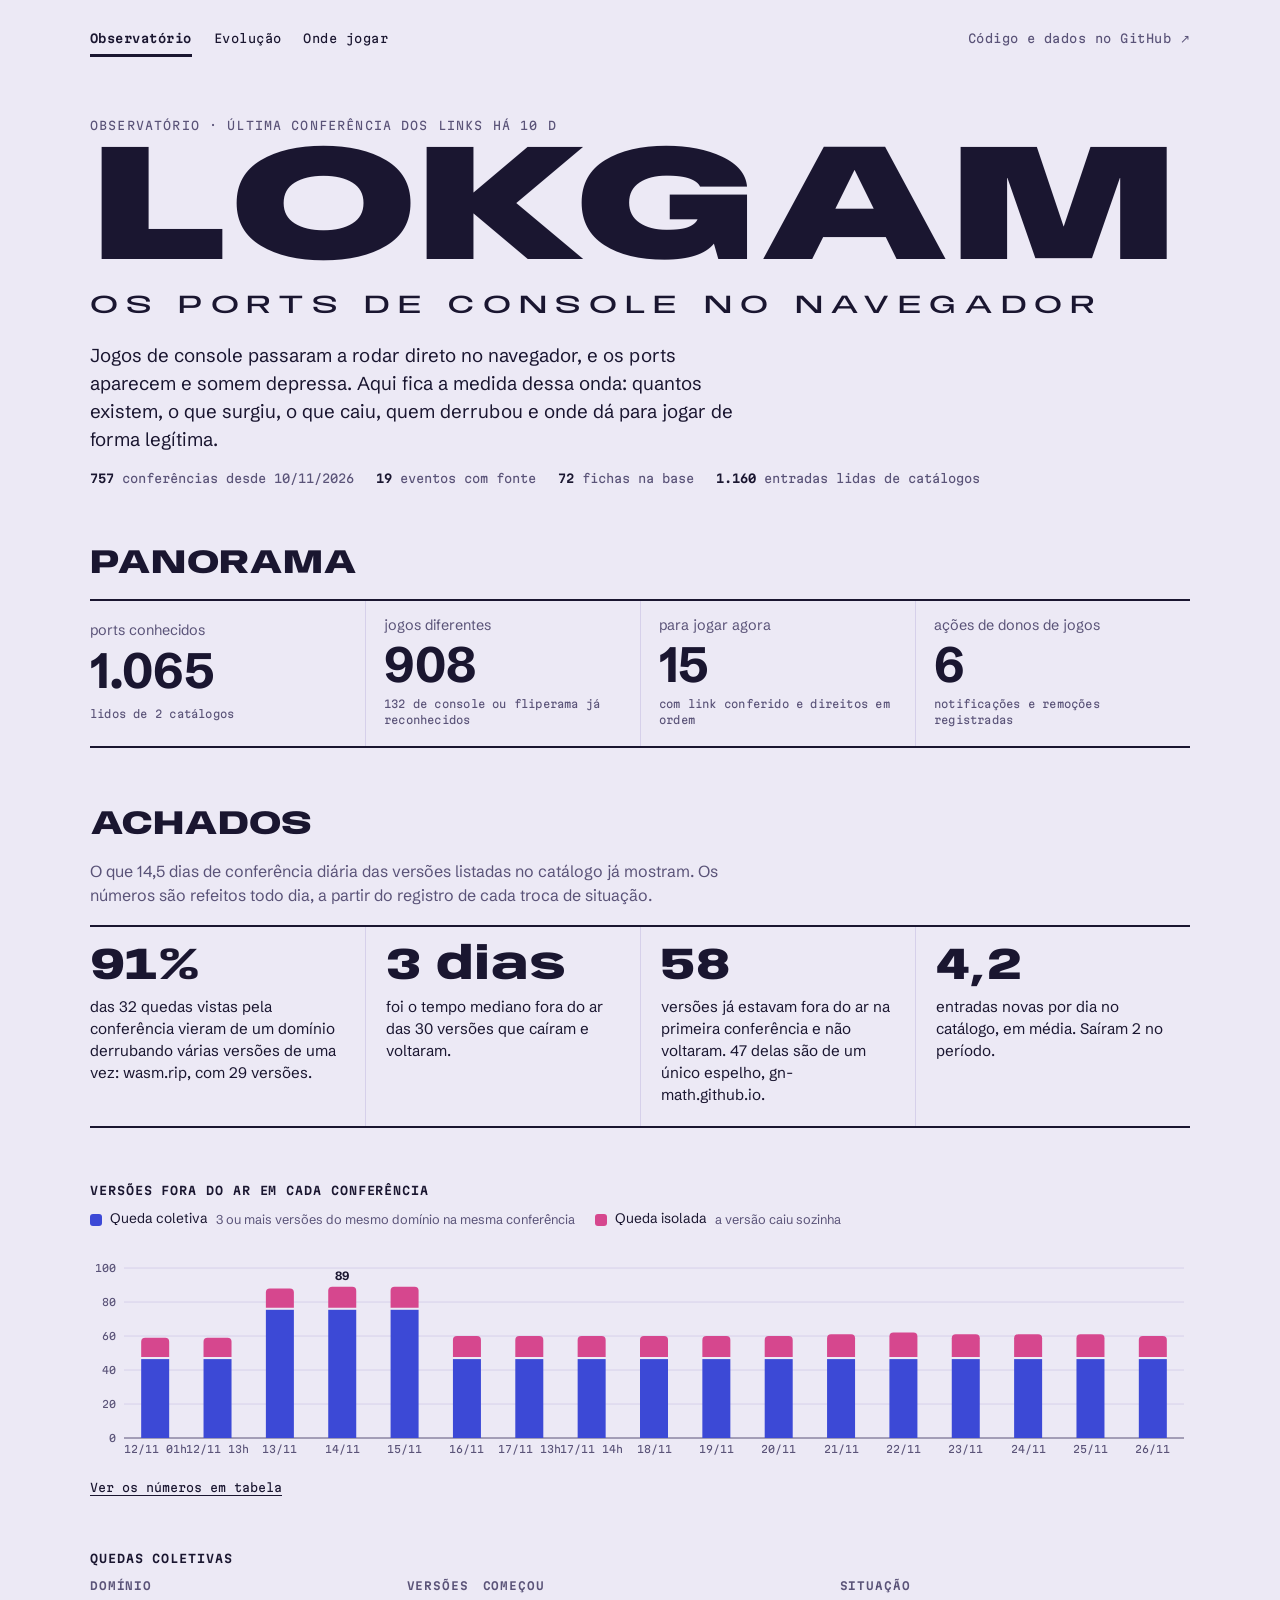
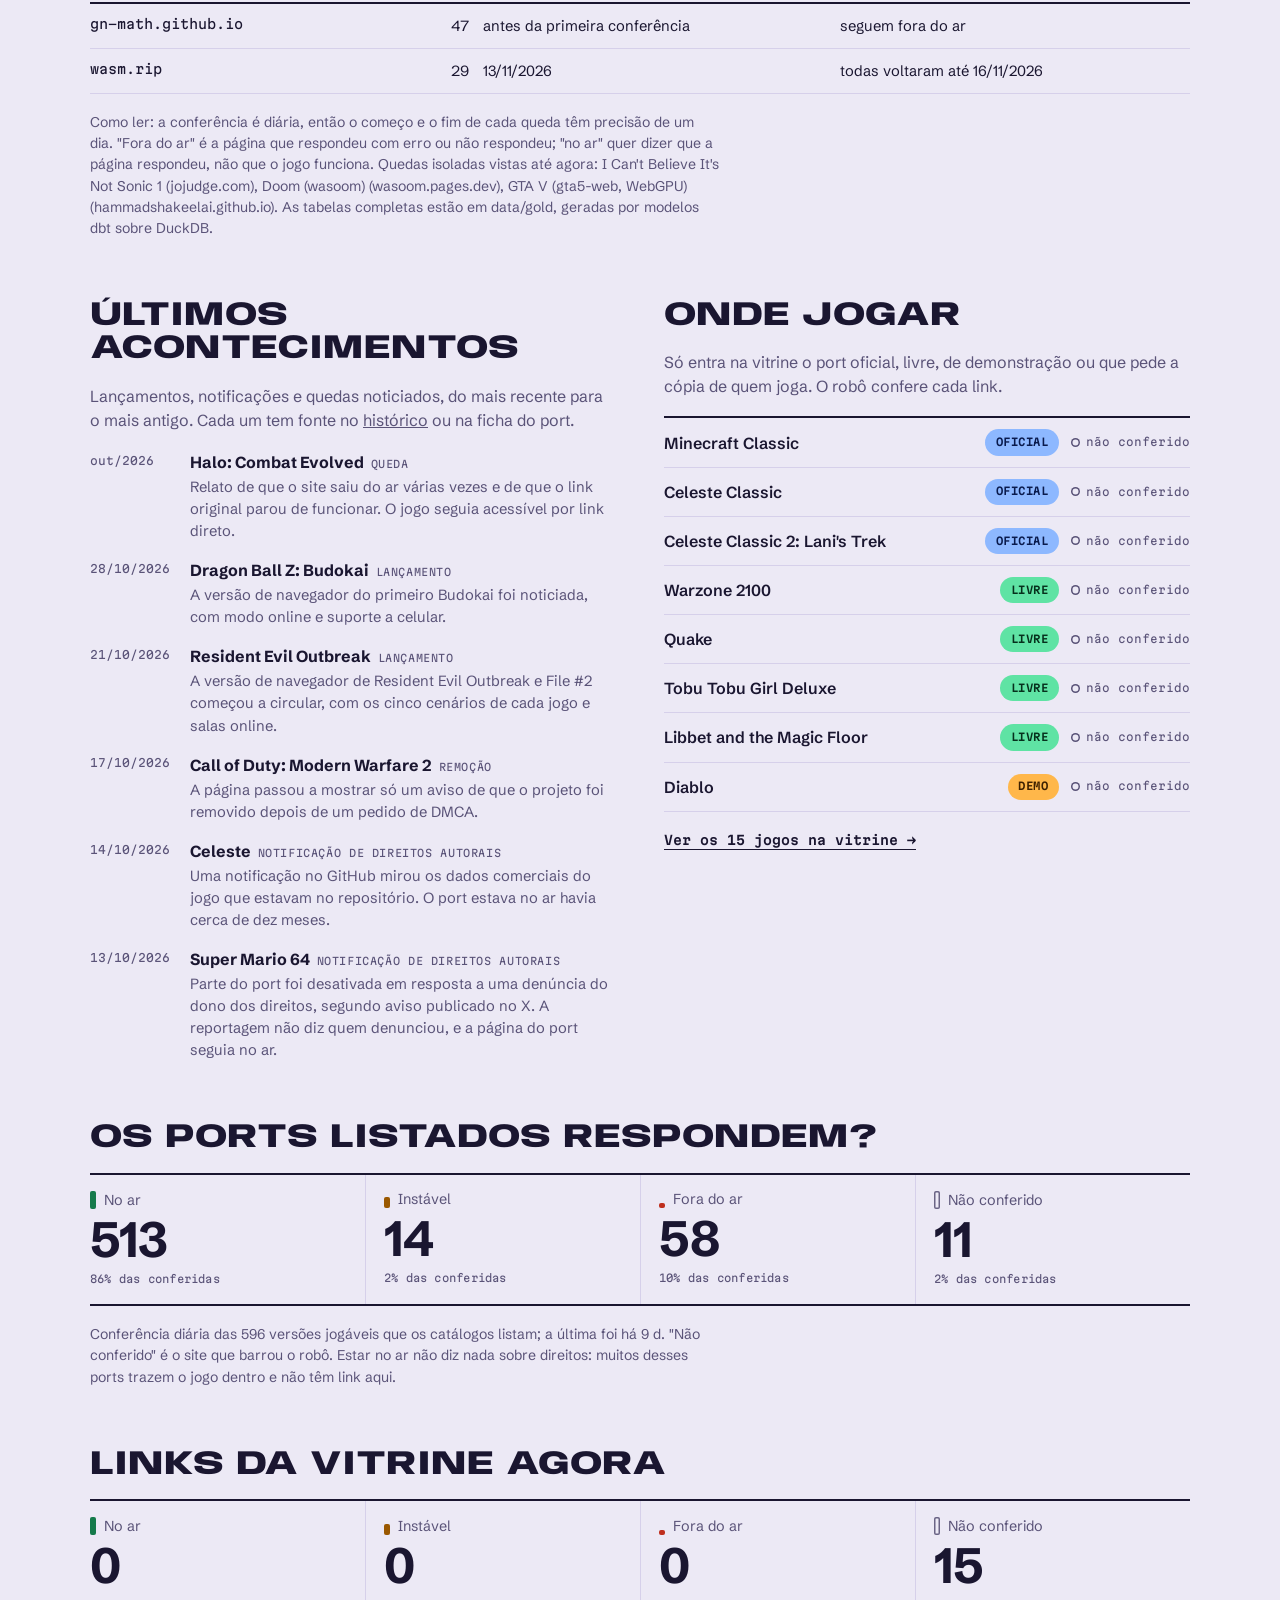
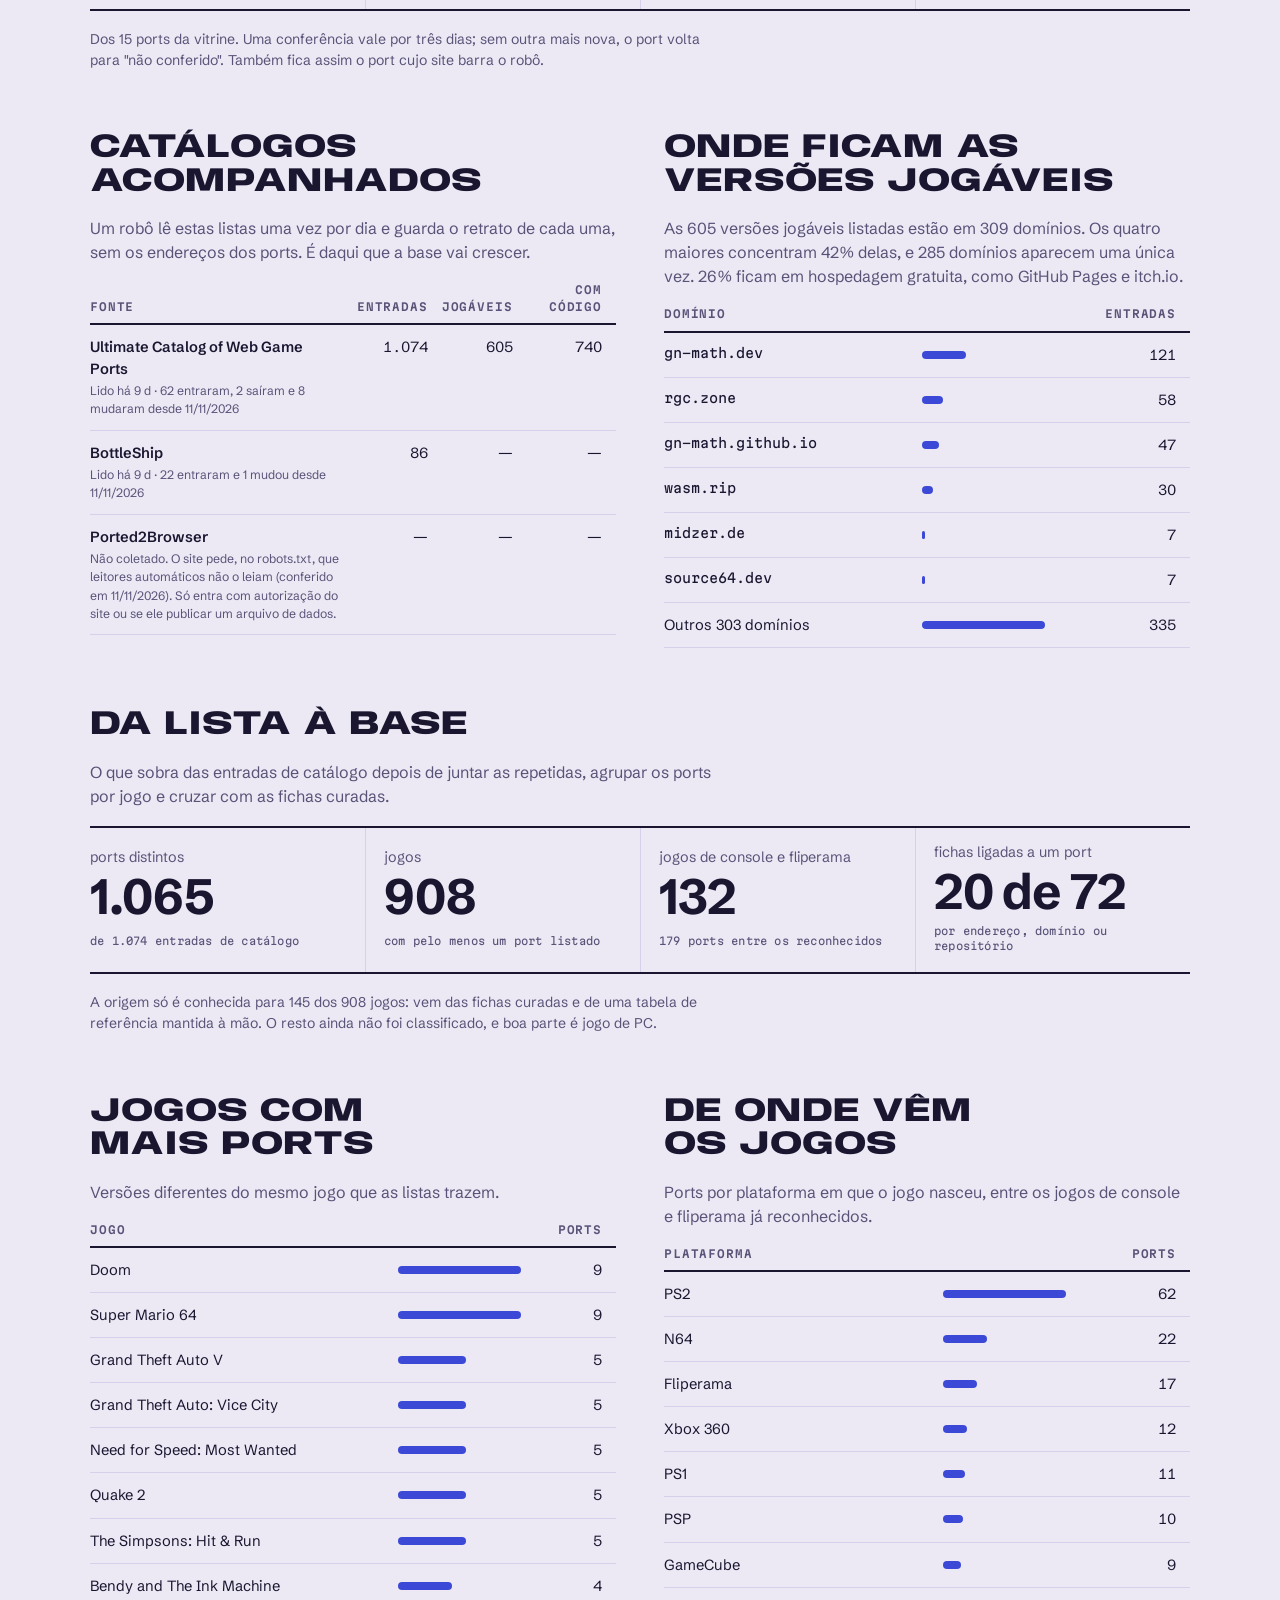
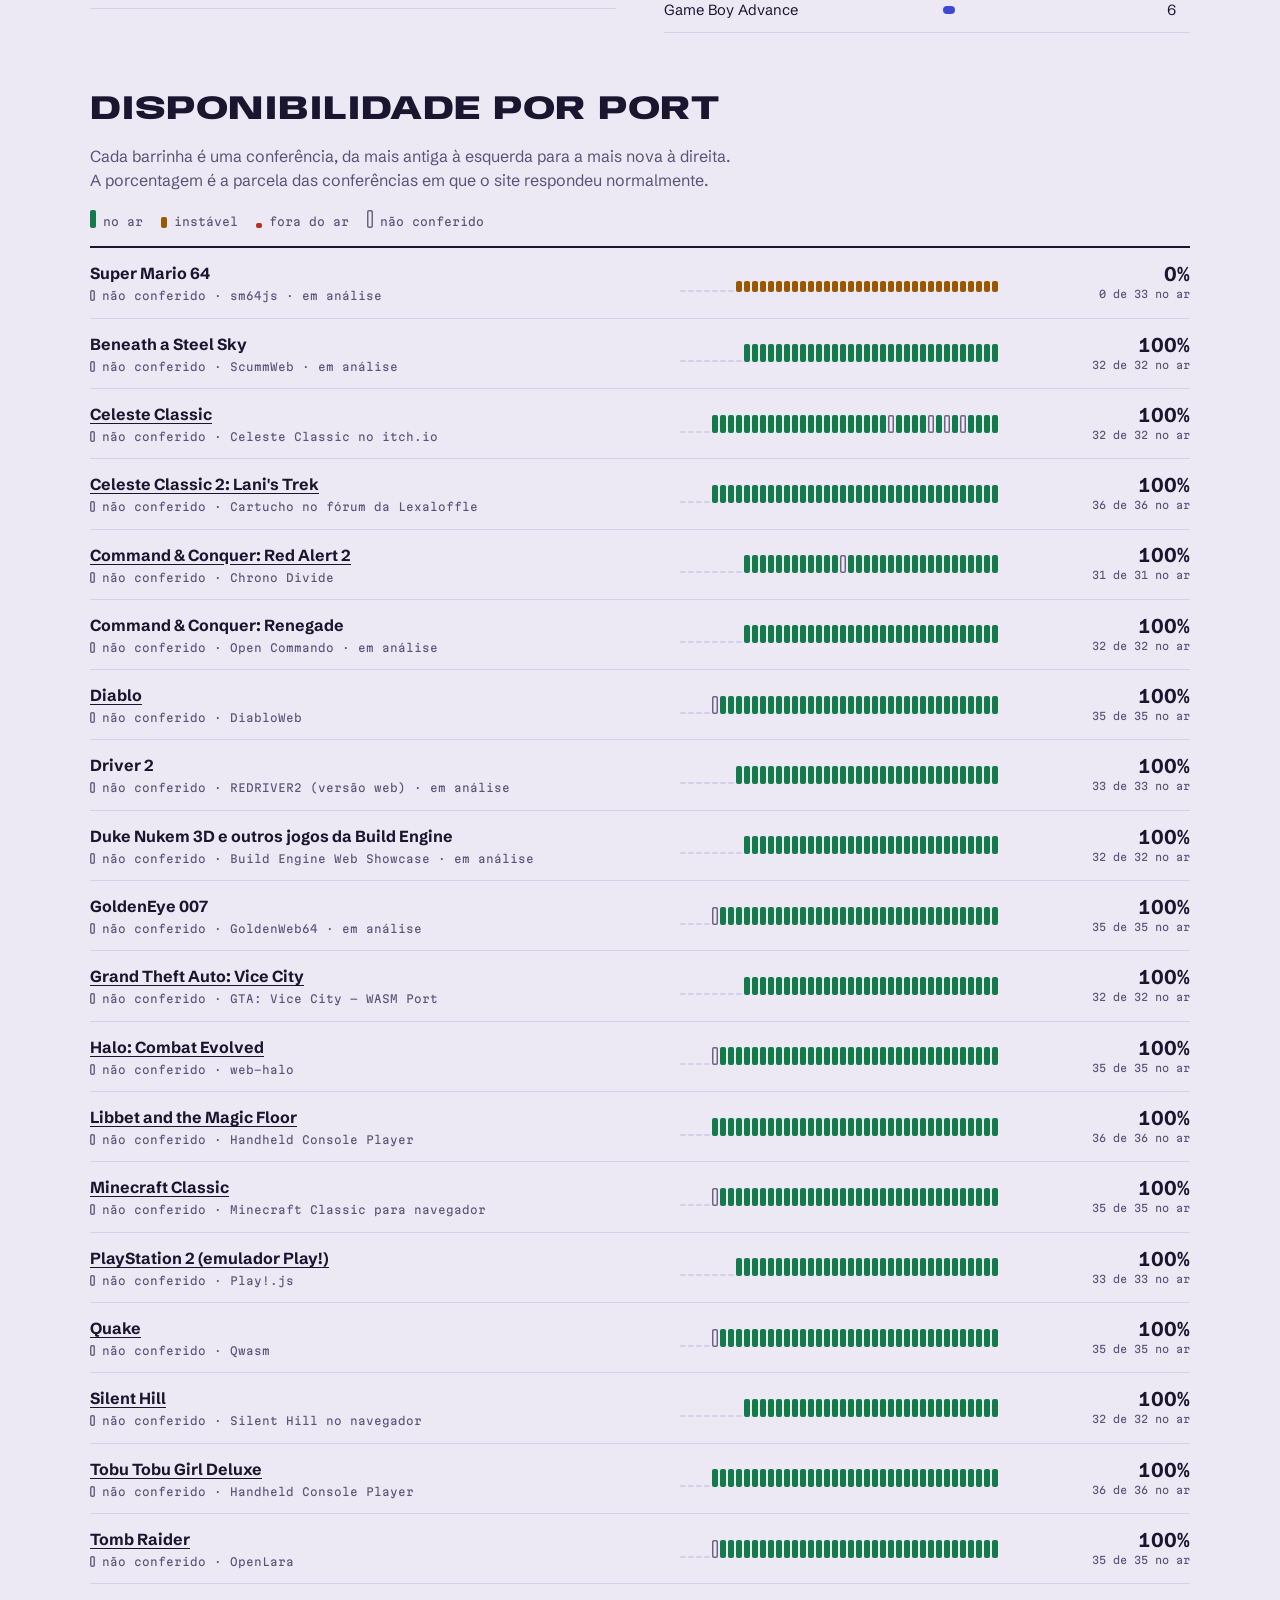
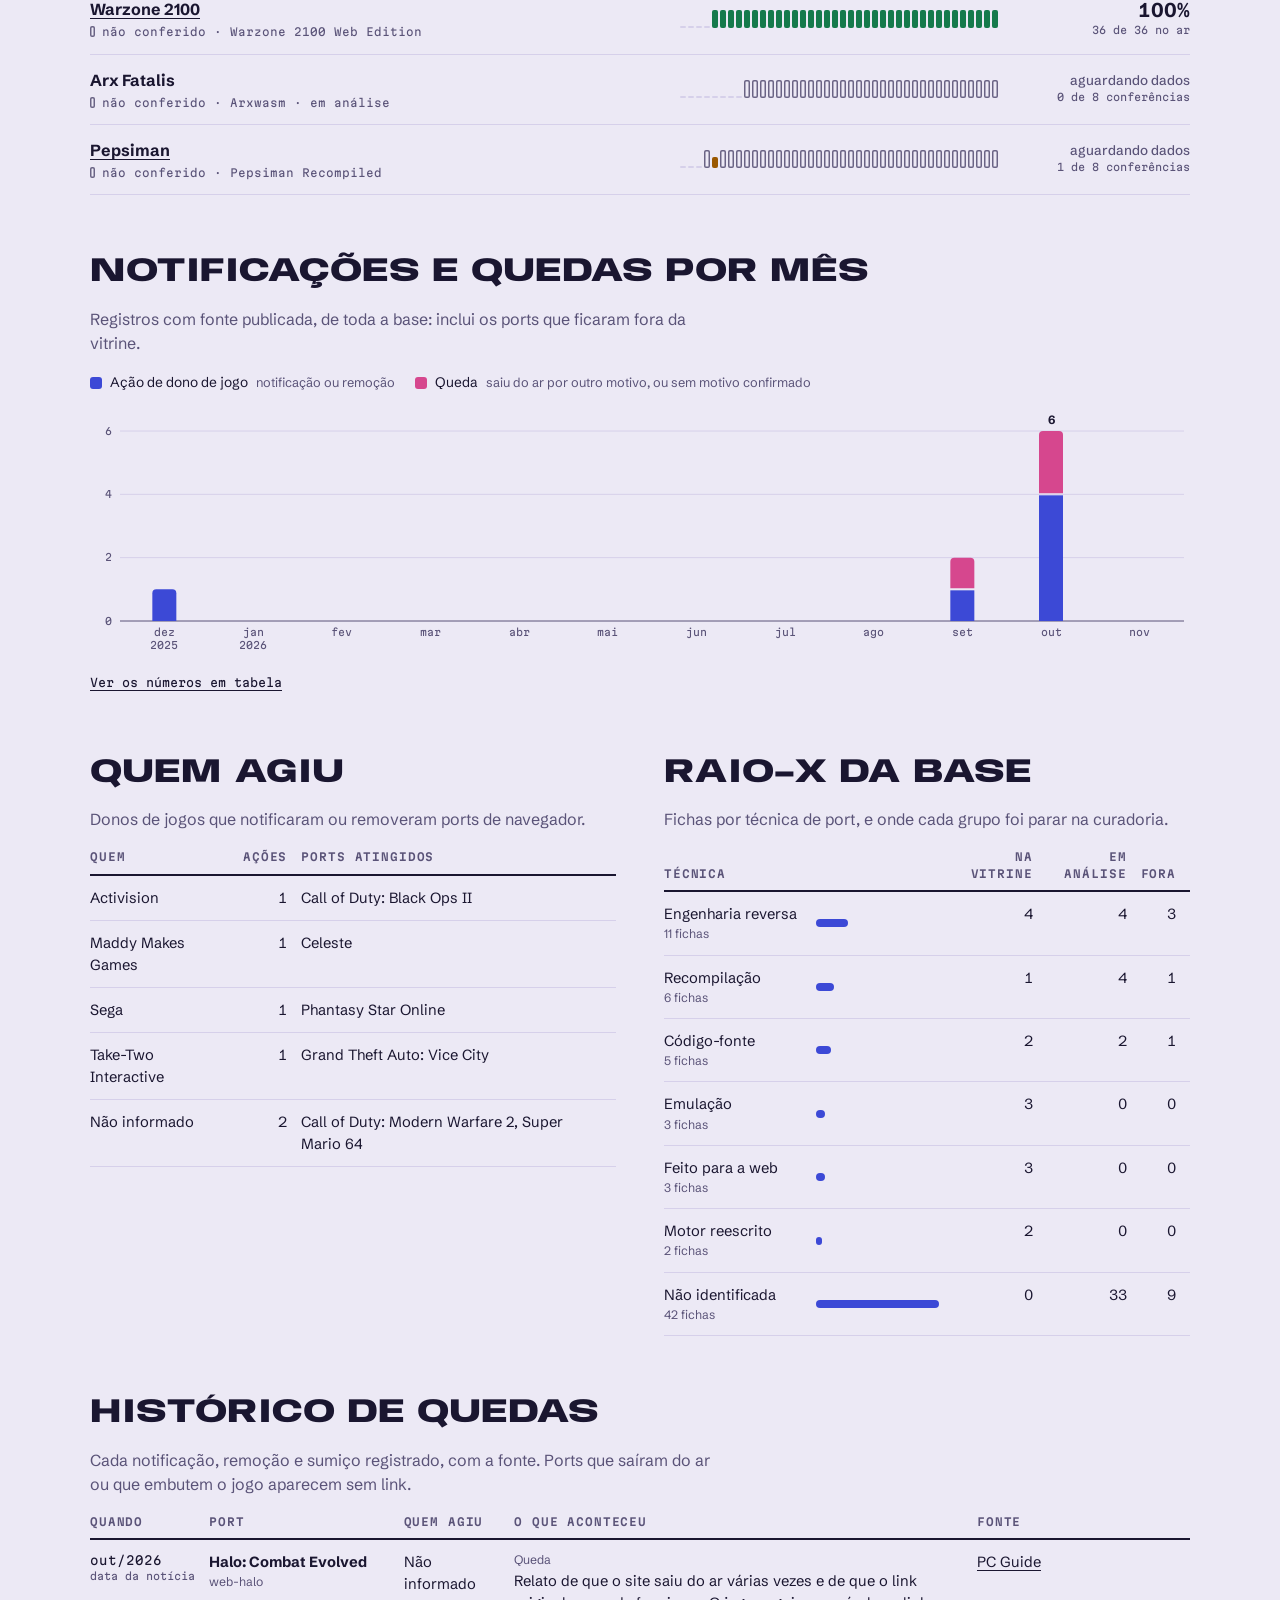
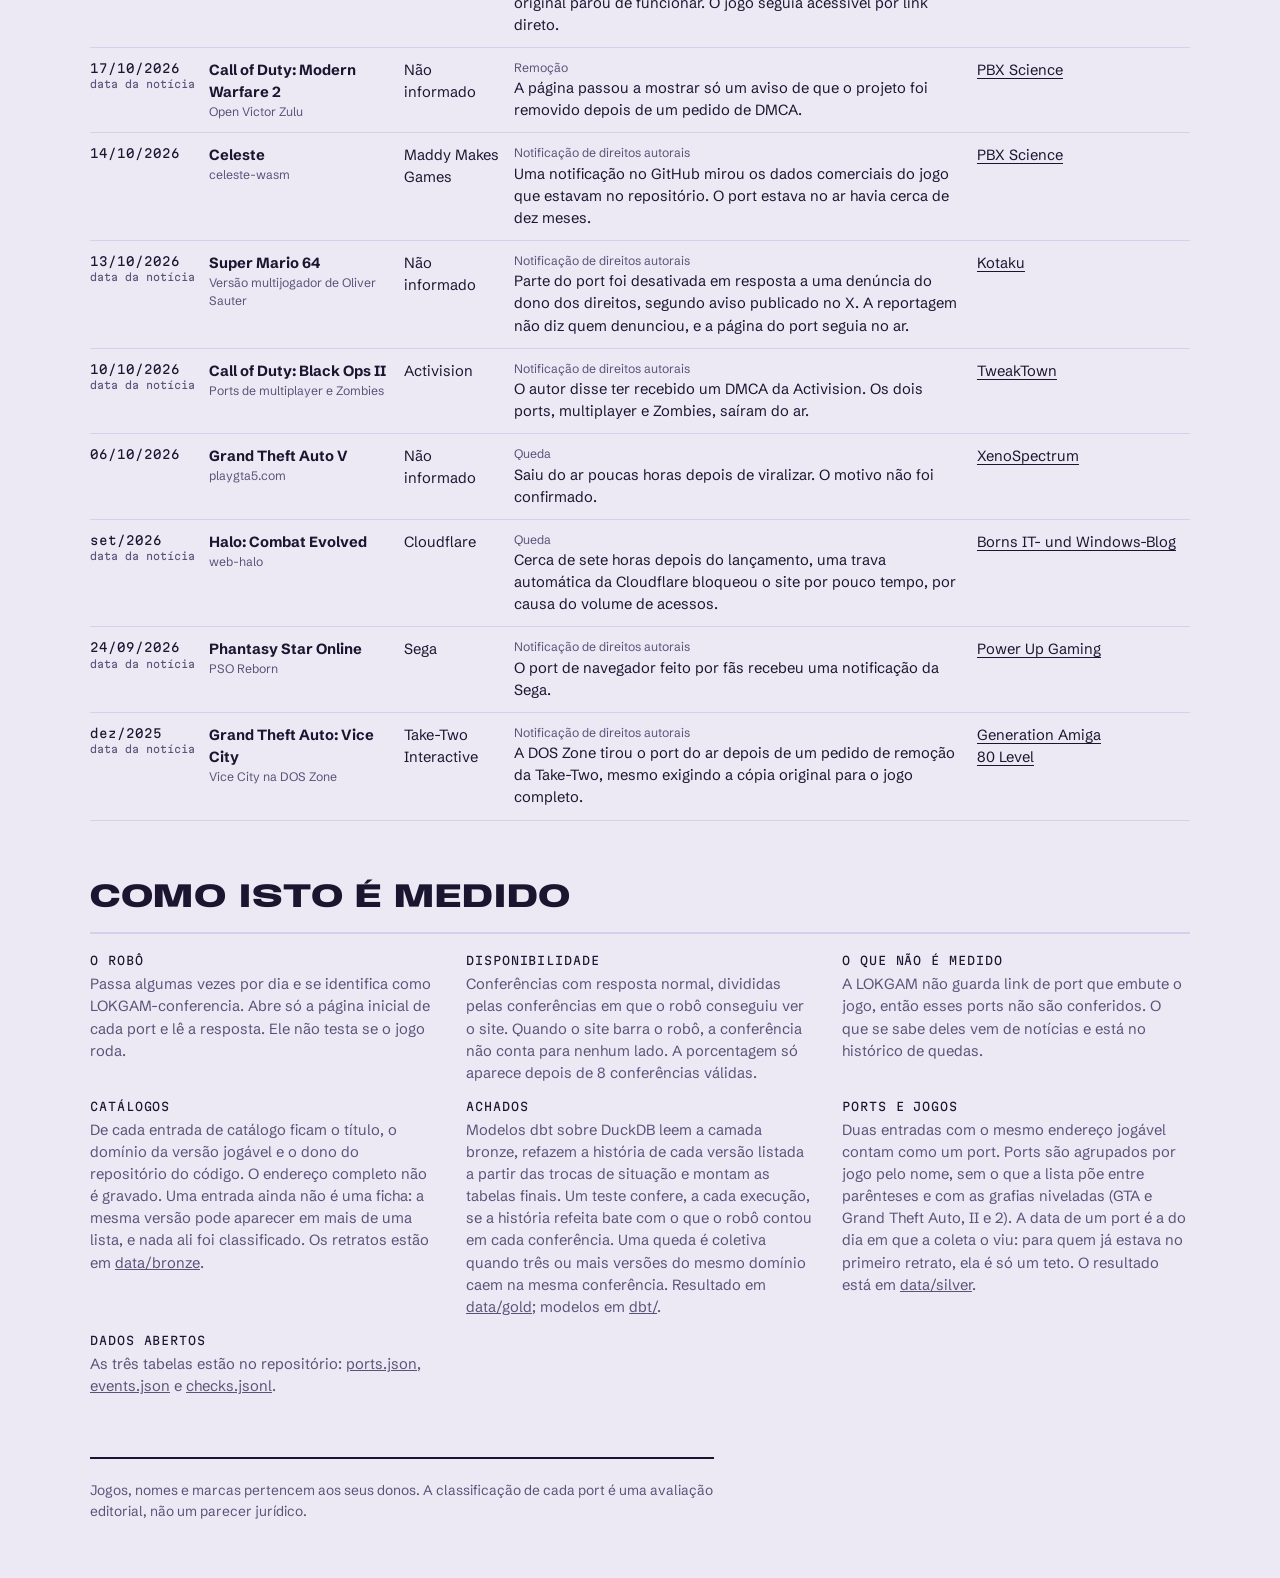
==== commit e35fcbfa: "Coleta de catálogos de 2026-11-26 14:25 UTC: ultimate-catalog sem mudanças; bottleship-compat sem mu" ====
--- a/docs/index.html
+++ b/docs/index.html
@@ -499,7 +499,7 @@
   </footer>
 </div>
 
-<script type="application/json" id="dados">{"repo":"https://github.com/GabrielKSG7/LOKGAM","min_samples":8,"totals":{"ports":72,"events":19,"checks":757,"first_check":"2026-11-10","last_check":"2026-11-26T08:20:45Z"},"availability":[{"id":"minecraft-classic","title":"Minecraft Classic","port_name":"Minecraft Classic para navegador","curation":"approved","checks":36,"observed":35,"online":35,"unstable":0,"offline":0,"blocked":1,"pct":1.0,"first_check":"2026-11-10","seen":{"checked_at":"2026-11-26T08:20:45Z","state":"online","method":"link_checker","reason":"ok","http_status":200,"response_ms":143},"last":{"checked_at":"2026-11-26T08:20:45Z","state":"online","method":"link_checker","reason":"ok","http_status":200,"response_ms":143},"strip":[["2026-11-10","unverified"],["2026-11-11T03:35:38Z","online"],["2026-11-11T14:25:08Z","online"],["2026-11-11T15:27:55Z","online"],["2026-11-11T16:44:37Z","online"],["2026-11-12T00:45:46Z","online"],["2026-11-12T15:17:38Z","online"],["2026-11-12T23:39:37Z","online"],["2026-11-13T06:48:16Z","online"],["2026-11-13T19:44:33Z","online"],["2026-11-14T06:25:58Z","online"],["2026-11-14T18:03:42Z","online"],["2026-11-14T22:25:31Z","online"],["2026-11-15T06:34:17Z","online"],["2026-11-15T18:52:38Z","online"],["2026-11-16T06:31:59Z","online"],["2026-11-16T22:04:19Z","online"],["2026-11-17T07:56:22Z","online"],["2026-11-17T20:57:02Z","online"],["2026-11-18T07:30:23Z","online"],["2026-11-18T20:33:42Z","online"],["2026-11-19T07:28:35Z","online"],["2026-11-19T20:39:20Z","online"],["2026-11-20T07:18:36Z","online"],["2026-11-20T20:23:30Z","online"],["2026-11-21T07:10:20Z","online"],["2026-11-21T19:18:05Z","online"],["2026-11-22T06:50:15Z","online"],["2026-11-22T19:42:10Z","online"],["2026-11-23T07:41:27Z","online"],["2026-11-23T23:55:05Z","online"],["2026-11-24T09:55:53Z","online"],["2026-11-24T22:28:03Z","online"],["2026-11-25T08:37:00Z","online"],["2026-11-25T21:43:23Z","online"],["2026-11-26T08:20:45Z","online"]]},{"id":"celeste-classic","title":"Celeste Classic","port_name":"Celeste Classic no itch.io","curation":"approved","checks":36,"observed":32,"online":32,"unstable":0,"offline":0,"blocked":4,"pct":1.0,"first_check":"2026-11-10","seen":{"checked_at":"2026-11-26T08:20:45Z","state":"online","method":"link_checker","reason":"ok","http_status":200,"response_ms":199},"last":{"checked_at":"2026-11-26T08:20:45Z","state":"online","method":"link_checker","reason":"ok","http_status":200,"response_ms":199},"strip":[["2026-11-10","online"],["2026-11-11T03:35:38Z","online"],["2026-11-11T14:25:08Z","online"],["2026-11-11T15:27:55Z","online"],["2026-11-11T16:44:37Z","online"],["2026-11-12T00:45:46Z","online"],["2026-11-12T15:17:38Z","online"],["2026-11-12T23:39:37Z","online"],["2026-11-13T06:48:16Z","online"],["2026-11-13T19:44:33Z","online"],["2026-11-14T06:25:58Z","online"],["2026-11-14T18:03:42Z","online"],["2026-11-14T22:25:31Z","online"],["2026-11-15T06:34:17Z","online"],["2026-11-15T18:52:38Z","online"],["2026-11-16T06:31:59Z","online"],["2026-11-16T22:04:19Z","online"],["2026-11-17T07:56:22Z","online"],["2026-11-17T20:57:02Z","online"],["2026-11-18T07:30:23Z","online"],["2026-11-18T20:33:42Z","online"],["2026-11-19T07:28:35Z","online"],["2026-11-19T20:39:20Z","unverified"],["2026-11-20T07:18:36Z","online"],["2026-11-20T20:23:30Z","online"],["2026-11-21T07:10:20Z","online"],["2026-11-21T19:18:05Z","online"],["2026-11-22T06:50:15Z","unverified"],["2026-11-22T19:42:10Z","online"],["2026-11-23T07:41:27Z","unverified"],["2026-11-23T23:55:05Z","online"],["2026-11-24T09:55:53Z","unverified"],["2026-11-24T22:28:03Z","online"],["2026-11-25T08:37:00Z","online"],["2026-11-25T21:43:23Z","online"],["2026-11-26T08:20:45Z","online"]]},{"id":"celeste-classic-2","title":"Celeste Classic 2: Lani's Trek","port_name":"Cartucho no fórum da Lexaloffle","curation":"approved","checks":36,"observed":36,"online":36,"unstable":0,"offline":0,"blocked":0,"pct":1.0,"first_check":"2026-11-10","seen":{"checked_at":"2026-11-26T08:20:45Z","state":"online","method":"link_checker","reason":"ok","http_status":200,"response_ms":205},"last":{"checked_at":"2026-11-26T08:20:45Z","state":"online","method":"link_checker","reason":"ok","http_status":200,"response_ms":205},"strip":[["2026-11-10","online"],["2026-11-11T03:35:38Z","online"],["2026-11-11T14:25:08Z","online"],["2026-11-11T15:27:55Z","online"],["2026-11-11T16:44:37Z","online"],["2026-11-12T00:45:46Z","online"],["2026-11-12T15:17:38Z","online"],["2026-11-12T23:39:37Z","online"],["2026-11-13T06:48:16Z","online"],["2026-11-13T19:44:33Z","online"],["2026-11-14T06:25:58Z","online"],["2026-11-14T18:03:42Z","online"],["2026-11-14T22:25:31Z","online"],["2026-11-15T06:34:17Z","online"],["2026-11-15T18:52:38Z","online"],["2026-11-16T06:31:59Z","online"],["2026-11-16T22:04:19Z","online"],["2026-11-17T07:56:22Z","online"],["2026-11-17T20:57:02Z","online"],["2026-11-18T07:30:23Z","online"],["2026-11-18T20:33:42Z","online"],["2026-11-19T07:28:35Z","online"],["2026-11-19T20:39:20Z","online"],["2026-11-20T07:18:36Z","online"],["2026-11-20T20:23:30Z","online"],["2026-11-21T07:10:20Z","online"],["2026-11-21T19:18:05Z","online"],["2026-11-22T06:50:15Z","online"],["2026-11-22T19:42:10Z","online"],["2026-11-23T07:41:27Z","online"],["2026-11-23T23:55:05Z","online"],["2026-11-24T09:55:53Z","online"],["2026-11-24T22:28:03Z","online"],["2026-11-25T08:37:00Z","online"],["2026-11-25T21:43:23Z","online"],["2026-11-26T08:20:45Z","online"]]},{"id":"warzone-2100","title":"Warzone 2100","port_name":"Warzone 2100 Web Edition","curation":"approved","checks":36,"observed":36,"online":36,"unstable":0,"offline":0,"blocked":0,"pct":1.0,"first_check":"2026-11-10","seen":{"checked_at":"2026-11-26T08:20:45Z","state":"online","method":"link_checker","reason":"ok","http_status":200,"response_ms":89},"last":{"checked_at":"2026-11-26T08:20:45Z","state":"online","method":"link_checker","reason":"ok","http_status":200,"response_ms":89},"strip":[["2026-11-10","online"],["2026-11-11T03:35:38Z","online"],["2026-11-11T14:25:08Z","online"],["2026-11-11T15:27:55Z","online"],["2026-11-11T16:44:37Z","online"],["2026-11-12T00:45:46Z","online"],["2026-11-12T15:17:38Z","online"],["2026-11-12T23:39:37Z","online"],["2026-11-13T06:48:16Z","online"],["2026-11-13T19:44:33Z","online"],["2026-11-14T06:25:58Z","online"],["2026-11-14T18:03:42Z","online"],["2026-11-14T22:25:31Z","online"],["2026-11-15T06:34:17Z","online"],["2026-11-15T18:52:38Z","online"],["2026-11-16T06:31:59Z","online"],["2026-11-16T22:04:19Z","online"],["2026-11-17T07:56:22Z","online"],["2026-11-17T20:57:02Z","online"],["2026-11-18T07:30:23Z","online"],["2026-11-18T20:33:42Z","online"],["2026-11-19T07:28:35Z","online"],["2026-11-19T20:39:20Z","online"],["2026-11-20T07:18:36Z","online"],["2026-11-20T20:23:30Z","online"],["2026-11-21T07:10:20Z","online"],["2026-11-21T19:18:05Z","online"],["2026-11-22T06:50:15Z","online"],["2026-11-22T19:42:10Z","online"],["2026-11-23T07:41:27Z","online"],["2026-11-23T23:55:05Z","online"],["2026-11-24T09:55:53Z","online"],["2026-11-24T22:28:03Z","online"],["2026-11-25T08:37:00Z","online"],["2026-11-25T21:43:23Z","online"],["2026-11-26T08:20:45Z","online"]]},{"id":"quake-qwasm","title":"Quake","port_name":"Qwasm","curation":"approved","checks":36,"observed":35,"online":35,"unstable":0,"offline":0,"blocked":1,"pct":1.0,"first_check":"2026-11-10","seen":{"checked_at":"2026-11-26T08:20:45Z","state":"online","method":"link_checker","reason":"ok","http_status":200,"response_ms":123},"last":{"checked_at":"2026-11-26T08:20:45Z","state":"online","method":"link_checker","reason":"ok","http_status":200,"response_ms":123},"strip":[["2026-11-10","unverified"],["2026-11-11T03:35:38Z","online"],["2026-11-11T14:25:08Z","online"],["2026-11-11T15:27:55Z","online"],["2026-11-11T16:44:37Z","online"],["2026-11-12T00:45:46Z","online"],["2026-11-12T15:17:38Z","online"],["2026-11-12T23:39:37Z","online"],["2026-11-13T06:48:16Z","online"],["2026-11-13T19:44:33Z","online"],["2026-11-14T06:25:58Z","online"],["2026-11-14T18:03:42Z","online"],["2026-11-14T22:25:31Z","online"],["2026-11-15T06:34:17Z","online"],["2026-11-15T18:52:38Z","online"],["2026-11-16T06:31:59Z","online"],["2026-11-16T22:04:19Z","online"],["2026-11-17T07:56:22Z","online"],["2026-11-17T20:57:02Z","online"],["2026-11-18T07:30:23Z","online"],["2026-11-18T20:33:42Z","online"],["2026-11-19T07:28:35Z","online"],["2026-11-19T20:39:20Z","online"],["2026-11-20T07:18:36Z","online"],["2026-11-20T20:23:30Z","online"],["2026-11-21T07:10:20Z","online"],["2026-11-21T19:18:05Z","online"],["2026-11-22T06:50:15Z","online"],["2026-11-22T19:42:10Z","online"],["2026-11-23T07:41:27Z","online"],["2026-11-23T23:55:05Z","online"],["2026-11-24T09:55:53Z","online"],["2026-11-24T22:28:03Z","online"],["2026-11-25T08:37:00Z","online"],["2026-11-25T21:43:23Z","online"],["2026-11-26T08:20:45Z","online"]]},{"id":"tobu-tobu-girl-deluxe","title":"Tobu Tobu Girl Deluxe","port_name":"Handheld Console Player","curation":"approved","checks":36,"observed":36,"online":36,"unstable":0,"offline":0,"blocked":0,"pct":1.0,"first_check":"2026-11-10","seen":{"checked_at":"2026-11-26T08:20:45Z","state":"online","method":"link_checker","reason":"ok","http_status":200,"response_ms":332},"last":{"checked_at":"2026-11-26T08:20:45Z","state":"online","method":"link_checker","reason":"ok","http_status":200,"response_ms":332},"strip":[["2026-11-10","online"],["2026-11-11T03:35:38Z","online"],["2026-11-11T14:25:08Z","online"],["2026-11-11T15:27:55Z","online"],["2026-11-11T16:44:37Z","online"],["2026-11-12T00:45:46Z","online"],["2026-11-12T15:17:38Z","online"],["2026-11-12T23:39:37Z","online"],["2026-11-13T06:48:16Z","online"],["2026-11-13T19:44:33Z","online"],["2026-11-14T06:25:58Z","online"],["2026-11-14T18:03:42Z","online"],["2026-11-14T22:25:31Z","online"],["2026-11-15T06:34:17Z","online"],["2026-11-15T18:52:38Z","online"],["2026-11-16T06:31:59Z","online"],["2026-11-16T22:04:19Z","online"],["2026-11-17T07:56:22Z","online"],["2026-11-17T20:57:02Z","online"],["2026-11-18T07:30:23Z","online"],["2026-11-18T20:33:42Z","online"],["2026-11-19T07:28:35Z","online"],["2026-11-19T20:39:20Z","online"],["2026-11-20T07:18:36Z","online"],["2026-11-20T20:23:30Z","online"],["2026-11-21T07:10:20Z","online"],["2026-11-21T19:18:05Z","online"],["2026-11-22T06:50:15Z","online"],["2026-11-22T19:42:10Z","online"],["2026-11-23T07:41:27Z","online"],["2026-11-23T23:55:05Z","online"],["2026-11-24T09:55:53Z","online"],["2026-11-24T22:28:03Z","online"],["2026-11-25T08:37:00Z","online"],["2026-11-25T21:43:23Z","online"],["2026-11-26T08:20:45Z","online"]]},{"id":"libbet-magic-floor","title":"Libbet and the Magic Floor","port_name":"Handheld Console Player","curation":"approved","checks":36,"observed":36,"online":36,"unstable":0,"offline":0,"blocked":0,"pct":1.0,"first_check":"2026-11-10","seen":{"checked_at":"2026-11-26T08:20:45Z","state":"online","method":"link_checker","reason":"ok","http_status":200,"response_ms":390},"last":{"checked_at":"2026-11-26T08:20:45Z","state":"online","method":"link_checker","reason":"ok","http_status":200,"response_ms":390},"strip":[["2026-11-10","online"],["2026-11-11T03:35:38Z","online"],["2026-11-11T14:25:08Z","online"],["2026-11-11T15:27:55Z","online"],["2026-11-11T16:44:37Z","online"],["2026-11-12T00:45:46Z","online"],["2026-11-12T15:17:38Z","online"],["2026-11-12T23:39:37Z","online"],["2026-11-13T06:48:16Z","online"],["2026-11-13T19:44:33Z","online"],["2026-11-14T06:25:58Z","online"],["2026-11-14T18:03:42Z","online"],["2026-11-14T22:25:31Z","online"],["2026-11-15T06:34:17Z","online"],["2026-11-15T18:52:38Z","online"],["2026-11-16T06:31:59Z","online"],["2026-11-16T22:04:19Z","online"],["2026-11-17T07:56:22Z","online"],["2026-11-17T20:57:02Z","online"],["2026-11-18T07:30:23Z","online"],["2026-11-18T20:33:42Z","online"],["2026-11-19T07:28:35Z","online"],["2026-11-19T20:39:20Z","online"],["2026-11-20T07:18:36Z","online"],["2026-11-20T20:23:30Z","online"],["2026-11-21T07:10:20Z","online"],["2026-11-21T19:18:05Z","online"],["2026-11-22T06:50:15Z","online"],["2026-11-22T19:42:10Z","online"],["2026-11-23T07:41:27Z","online"],["2026-11-23T23:55:05Z","online"],["2026-11-24T09:55:53Z","online"],["2026-11-24T22:28:03Z","online"],["2026-11-25T08:37:00Z","online"],["2026-11-25T21:43:23Z","online"],["2026-11-26T08:20:45Z","online"]]},{"id":"diablo-web","title":"Diablo","port_name":"DiabloWeb","curation":"approved","checks":36,"observed":35,"online":35,"unstable":0,"offline":0,"blocked":1,"pct":1.0,"first_check":"2026-11-10","seen":{"checked_at":"2026-11-26T08:20:45Z","state":"online","method":"link_checker","reason":"ok","http_status":200,"response_ms":74},"last":{"checked_at":"2026-11-26T08:20:45Z","state":"online","method":"link_checker","reason":"ok","http_status":200,"response_ms":74},"strip":[["2026-11-10","unverified"],["2026-11-11T03:35:38Z","online"],["2026-11-11T14:25:08Z","online"],["2026-11-11T15:27:55Z","online"],["2026-11-11T16:44:37Z","online"],["2026-11-12T00:45:46Z","online"],["2026-11-12T15:17:38Z","online"],["2026-11-12T23:39:37Z","online"],["2026-11-13T06:48:16Z","online"],["2026-11-13T19:44:33Z","online"],["2026-11-14T06:25:58Z","online"],["2026-11-14T18:03:42Z","online"],["2026-11-14T22:25:31Z","online"],["2026-11-15T06:34:17Z","online"],["2026-11-15T18:52:38Z","online"],["2026-11-16T06:31:59Z","online"],["2026-11-16T22:04:19Z","online"],["2026-11-17T07:56:22Z","online"],["2026-11-17T20:57:02Z","online"],["2026-11-18T07:30:23Z","online"],["2026-11-18T20:33:42Z","online"],["2026-11-19T07:28:35Z","online"],["2026-11-19T20:39:20Z","online"],["2026-11-20T07:18:36Z","online"],["2026-11-20T20:23:30Z","online"],["2026-11-21T07:10:20Z","online"],["2026-11-21T19:18:05Z","online"],["2026-11-22T06:50:15Z","online"],["2026-11-22T19:42:10Z","online"],["2026-11-23T07:41:27Z","online"],["2026-11-23T23:55:05Z","online"],["2026-11-24T09:55:53Z","online"],["2026-11-24T22:28:03Z","online"],["2026-11-25T08:37:00Z","online"],["2026-11-25T21:43:23Z","online"],["2026-11-26T08:20:45Z","online"]]},{"id":"tomb-raider-openlara","title":"Tomb Raider","port_name":"OpenLara","curation":"approved","checks":36,"observed":35,"online":35,"unstable":0,"offline":0,"blocked":1,"pct":1.0,"first_check":"2026-11-10","seen":{"checked_at":"2026-11-26T08:20:45Z","state":"online","method":"link_checker","reason":"ok","http_status":200,"response_ms":1213},"last":{"checked_at":"2026-11-26T08:20:45Z","state":"online","method":"link_checker","reason":"ok","http_status":200,"response_ms":1213},"strip":[["2026-11-10","unverified"],["2026-11-11T03:35:38Z","online"],["2026-11-11T14:25:08Z","online"],["2026-11-11T15:27:55Z","online"],["2026-11-11T16:44:37Z","online"],["2026-11-12T00:45:46Z","online"],["2026-11-12T15:17:38Z","online"],["2026-11-12T23:39:37Z","online"],["2026-11-13T06:48:16Z","online"],["2026-11-13T19:44:33Z","online"],["2026-11-14T06:25:58Z","online"],["2026-11-14T18:03:42Z","online"],["2026-11-14T22:25:31Z","online"],["2026-11-15T06:34:17Z","online"],["2026-11-15T18:52:38Z","online"],["2026-11-16T06:31:59Z","online"],["2026-11-16T22:04:19Z","online"],["2026-11-17T07:56:22Z","online"],["2026-11-17T20:57:02Z","online"],["2026-11-18T07:30:23Z","online"],["2026-11-18T20:33:42Z","online"],["2026-11-19T07:28:35Z","online"],["2026-11-19T20:39:20Z","online"],["2026-11-20T07:18:36Z","online"],["2026-11-20T20:23:30Z","online"],["2026-11-21T07:10:20Z","online"],["2026-11-21T19:18:05Z","online"],["2026-11-22T06:50:15Z","online"],["2026-11-22T19:42:10Z","online"],["2026-11-23T07:41:27Z","online"],["2026-11-23T23:55:05Z","online"],["2026-11-24T09:55:53Z","online"],["2026-11-24T22:28:03Z","online"],["2026-11-25T08:37:00Z","online"],["2026-11-25T21:43:23Z","online"],["2026-11-26T08:20:45Z","online"]]},{"id":"halo-ce-web","title":"Halo: Combat Evolved","port_name":"web-halo","curation":"approved","checks":36,"observed":35,"online":35,"unstable":0,"offline":0,"blocked":1,"pct":1.0,"first_check":"2026-11-10","seen":{"checked_at":"2026-11-26T08:20:45Z","state":"online","method":"link_checker","reason":"ok","http_status":200,"response_ms":133},"last":{"checked_at":"2026-11-26T08:20:45Z","state":"online","method":"link_checker","reason":"ok","http_status":200,"response_ms":133},"strip":[["2026-11-10","unverified"],["2026-11-11T03:35:38Z","online"],["2026-11-11T14:25:08Z","online"],["2026-11-11T15:27:55Z","online"],["2026-11-11T16:44:37Z","online"],["2026-11-12T00:45:46Z","online"],["2026-11-12T15:17:38Z","online"],["2026-11-12T23:39:37Z","online"],["2026-11-13T06:48:16Z","online"],["2026-11-13T19:44:33Z","online"],["2026-11-14T06:25:58Z","online"],["2026-11-14T18:03:42Z","online"],["2026-11-14T22:25:31Z","online"],["2026-11-15T06:34:17Z","online"],["2026-11-15T18:52:38Z","online"],["2026-11-16T06:31:59Z","online"],["2026-11-16T22:04:19Z","online"],["2026-11-17T07:56:22Z","online"],["2026-11-17T20:57:02Z","online"],["2026-11-18T07:30:23Z","online"],["2026-11-18T20:33:42Z","online"],["2026-11-19T07:28:35Z","online"],["2026-11-19T20:39:20Z","online"],["2026-11-20T07:18:36Z","online"],["2026-11-20T20:23:30Z","online"],["2026-11-21T07:10:20Z","online"],["2026-11-21T19:18:05Z","online"],["2026-11-22T06:50:15Z","online"],["2026-11-22T19:42:10Z","online"],["2026-11-23T07:41:27Z","online"],["2026-11-23T23:55:05Z","online"],["2026-11-24T09:55:53Z","online"],["2026-11-24T22:28:03Z","online"],["2026-11-25T08:37:00Z","online"],["2026-11-25T21:43:23Z","online"],["2026-11-26T08:20:45Z","online"]]},{"id":"pepsiman-recompiled","title":"Pepsiman","port_name":"Pepsiman Recompiled","curation":"approved","checks":37,"observed":1,"online":0,"unstable":1,"offline":0,"blocked":36,"pct":null,"first_check":"2026-11-10","seen":{"checked_at":"2026-11-11T02:55:00Z","state":"unstable","method":"manual","note":"Erro de acesso da Cloudflare ao abrir a página, relatado pelo curador."},"last":{"checked_at":"2026-11-26T08:20:45Z","state":"unverified","method":"link_checker","reason":"bot_blocked","http_status":403,"response_ms":80,"note":"O site barrou o robô (HTTP 403)."},"strip":[["2026-11-10","unverified"],["2026-11-11T02:55:00Z","unstable"],["2026-11-11T03:35:38Z","unverified"],["2026-11-11T14:25:08Z","unverified"],["2026-11-11T15:27:55Z","unverified"],["2026-11-11T16:44:37Z","unverified"],["2026-11-12T00:45:46Z","unverified"],["2026-11-12T15:17:38Z","unverified"],["2026-11-12T23:39:37Z","unverified"],["2026-11-13T06:48:16Z","unverified"],["2026-11-13T19:44:33Z","unverified"],["2026-11-14T06:25:58Z","unverified"],["2026-11-14T18:03:42Z","unverified"],["2026-11-14T22:25:31Z","unverified"],["2026-11-15T06:34:17Z","unverified"],["2026-11-15T18:52:38Z","unverified"],["2026-11-16T06:31:59Z","unverified"],["2026-11-16T22:04:19Z","unverified"],["2026-11-17T07:56:22Z","unverified"],["2026-11-17T20:57:02Z","unverified"],["2026-11-18T07:30:23Z","unverified"],["2026-11-18T20:33:42Z","unverified"],["2026-11-19T07:28:35Z","unverified"],["2026-11-19T20:39:20Z","unverified"],["2026-11-20T07:18:36Z","unverified"],["2026-11-20T20:23:30Z","unverified"],["2026-11-21T07:10:20Z","unverified"],["2026-11-21T19:18:05Z","unverified"],["2026-11-22T06:50:15Z","unverified"],["2026-11-22T19:42:10Z","unverified"],["2026-11-23T07:41:27Z","unverified"],["2026-11-23T23:55:05Z","unverified"],["2026-11-24T09:55:53Z","unverified"],["2026-11-24T22:28:03Z","unverified"],["2026-11-25T08:37:00Z","unverified"],["2026-11-25T21:43:23Z","unverified"],["2026-11-26T08:20:45Z","unverified"]]},{"id":"goldeneye-goldenweb64","title":"GoldenEye 007","port_name":"GoldenWeb64","curation":"pending","checks":36,"observed":35,"online":35,"unstable":0,"offline":0,"blocked":1,"pct":1.0,"first_check":"2026-11-10","seen":{"checked_at":"2026-11-26T08:20:45Z","state":"online","method":"link_checker","reason":"ok","http_status":200,"response_ms":207},"last":{"checked_at":"2026-11-26T08:20:45Z","state":"online","method":"link_checker","reason":"ok","http_status":200,"response_ms":207},"strip":[["2026-11-10","unverified"],["2026-11-11T03:35:38Z","online"],["2026-11-11T14:25:08Z","online"],["2026-11-11T15:27:55Z","online"],["2026-11-11T16:44:37Z","online"],["2026-11-12T00:45:46Z","online"],["2026-11-12T15:17:38Z","online"],["2026-11-12T23:39:37Z","online"],["2026-11-13T06:48:16Z","online"],["2026-11-13T19:44:33Z","online"],["2026-11-14T06:25:58Z","online"],["2026-11-14T18:03:42Z","online"],["2026-11-14T22:25:31Z","online"],["2026-11-15T06:34:17Z","online"],["2026-11-15T18:52:38Z","online"],["2026-11-16T06:31:59Z","online"],["2026-11-16T22:04:19Z","online"],["2026-11-17T07:56:22Z","online"],["2026-11-17T20:57:02Z","online"],["2026-11-18T07:30:23Z","online"],["2026-11-18T20:33:42Z","online"],["2026-11-19T07:28:35Z","online"],["2026-11-19T20:39:20Z","online"],["2026-11-20T07:18:36Z","online"],["2026-11-20T20:23:30Z","online"],["2026-11-21T07:10:20Z","online"],["2026-11-21T19:18:05Z","online"],["2026-11-22T06:50:15Z","online"],["2026-11-22T19:42:10Z","online"],["2026-11-23T07:41:27Z","online"],["2026-11-23T23:55:05Z","online"],["2026-11-24T09:55:53Z","online"],["2026-11-24T22:28:03Z","online"],["2026-11-25T08:37:00Z","online"],["2026-11-25T21:43:23Z","online"],["2026-11-26T08:20:45Z","online"]]},{"id":"ps2-play-js","title":"PlayStation 2 (emulador Play!)","port_name":"Play!.js","curation":"approved","checks":33,"observed":33,"online":33,"unstable":0,"offline":0,"blocked":0,"pct":1.0,"first_check":"2026-11-11T15:27:55Z","seen":{"checked_at":"2026-11-26T08:20:45Z","state":"online","method":"link_checker","reason":"ok","http_status":200,"response_ms":334},"last":{"checked_at":"2026-11-26T08:20:45Z","state":"online","method":"link_checker","reason":"ok","http_status":200,"response_ms":334},"strip":[["2026-11-11T15:27:55Z","online"],["2026-11-11T16:44:37Z","online"],["2026-11-12T00:45:46Z","online"],["2026-11-12T15:17:38Z","online"],["2026-11-12T23:39:37Z","online"],["2026-11-13T06:48:16Z","online"],["2026-11-13T19:44:33Z","online"],["2026-11-14T06:25:58Z","online"],["2026-11-14T18:03:42Z","online"],["2026-11-14T22:25:31Z","online"],["2026-11-15T06:34:17Z","online"],["2026-11-15T18:52:38Z","online"],["2026-11-16T06:31:59Z","online"],["2026-11-16T22:04:19Z","online"],["2026-11-17T07:56:22Z","online"],["2026-11-17T20:57:02Z","online"],["2026-11-18T07:30:23Z","online"],["2026-11-18T20:33:42Z","online"],["2026-11-19T07:28:35Z","online"],["2026-11-19T20:39:20Z","online"],["2026-11-20T07:18:36Z","online"],["2026-11-20T20:23:30Z","online"],["2026-11-21T07:10:20Z","online"],["2026-11-21T19:18:05Z","online"],["2026-11-22T06:50:15Z","online"],["2026-11-22T19:42:10Z","online"],["2026-11-23T07:41:27Z","online"],["2026-11-23T23:55:05Z","online"],["2026-11-24T09:55:53Z","online"],["2026-11-24T22:28:03Z","online"],["2026-11-25T08:37:00Z","online"],["2026-11-25T21:43:23Z","online"],["2026-11-26T08:20:45Z","online"]]},{"id":"driver-2-redriver2","title":"Driver 2","port_name":"REDRIVER2 (versão web)","curation":"pending","checks":33,"observed":33,"online":33,"unstable":0,"offline":0,"blocked":0,"pct":1.0,"first_check":"2026-11-11T15:27:55Z","seen":{"checked_at":"2026-11-26T08:20:45Z","state":"online","method":"link_checker","reason":"ok","http_status":200,"response_ms":97},"last":{"checked_at":"2026-11-26T08:20:45Z","state":"online","method":"link_checker","reason":"ok","http_status":200,"response_ms":97},"strip":[["2026-11-11T15:27:55Z","online"],["2026-11-11T16:44:37Z","online"],["2026-11-12T00:45:46Z","online"],["2026-11-12T15:17:38Z","online"],["2026-11-12T23:39:37Z","online"],["2026-11-13T06:48:16Z","online"],["2026-11-13T19:44:33Z","online"],["2026-11-14T06:25:58Z","online"],["2026-11-14T18:03:42Z","online"],["2026-11-14T22:25:31Z","online"],["2026-11-15T06:34:17Z","online"],["2026-11-15T18:52:38Z","online"],["2026-11-16T06:31:59Z","online"],["2026-11-16T22:04:19Z","online"],["2026-11-17T07:56:22Z","online"],["2026-11-17T20:57:02Z","online"],["2026-11-18T07:30:23Z","online"],["2026-11-18T20:33:42Z","online"],["2026-11-19T07:28:35Z","online"],["2026-11-19T20:39:20Z","online"],["2026-11-20T07:18:36Z","online"],["2026-11-20T20:23:30Z","online"],["2026-11-21T07:10:20Z","online"],["2026-11-21T19:18:05Z","online"],["2026-11-22T06:50:15Z","online"],["2026-11-22T19:42:10Z","online"],["2026-11-23T07:41:27Z","online"],["2026-11-23T23:55:05Z","online"],["2026-11-24T09:55:53Z","online"],["2026-11-24T22:28:03Z","online"],["2026-11-25T08:37:00Z","online"],["2026-11-25T21:43:23Z","online"],["2026-11-26T08:20:45Z","online"]]},{"id":"super-mario-64-sm64js","title":"Super Mario 64","port_name":"sm64js","curation":"pending","checks":33,"observed":33,"online":0,"unstable":33,"offline":0,"blocked":0,"pct":0.0,"first_check":"2026-11-11T15:27:55Z","seen":{"checked_at":"2026-11-26T08:20:45Z","state":"unstable","method":"link_checker","reason":"tls_error","response_ms":70,"note":"Problema no certificado de segurança do site."},"last":{"checked_at":"2026-11-26T08:20:45Z","state":"unstable","method":"link_checker","reason":"tls_error","response_ms":70,"note":"Problema no certificado de segurança do site."},"strip":[["2026-11-11T15:27:55Z","unstable"],["2026-11-11T16:44:37Z","unstable"],["2026-11-12T00:45:46Z","unstable"],["2026-11-12T15:17:38Z","unstable"],["2026-11-12T23:39:37Z","unstable"],["2026-11-13T06:48:16Z","unstable"],["2026-11-13T19:44:33Z","unstable"],["2026-11-14T06:25:58Z","unstable"],["2026-11-14T18:03:42Z","unstable"],["2026-11-14T22:25:31Z","unstable"],["2026-11-15T06:34:17Z","unstable"],["2026-11-15T18:52:38Z","unstable"],["2026-11-16T06:31:59Z","unstable"],["2026-11-16T22:04:19Z","unstable"],["2026-11-17T07:56:22Z","unstable"],["2026-11-17T20:57:02Z","unstable"],["2026-11-18T07:30:23Z","unstable"],["2026-11-18T20:33:42Z","unstable"],["2026-11-19T07:28:35Z","unstable"],["2026-11-19T20:39:20Z","unstable"],["2026-11-20T07:18:36Z","unstable"],["2026-11-20T20:23:30Z","unstable"],["2026-11-21T07:10:20Z","unstable"],["2026-11-21T19:18:05Z","unstable"],["2026-11-22T06:50:15Z","unstable"],["2026-11-22T19:42:10Z","unstable"],["2026-11-23T07:41:27Z","unstable"],["2026-11-23T23:55:05Z","unstable"],["2026-11-24T09:55:53Z","unstable"],["2026-11-24T22:28:03Z","unstable"],["2026-11-25T08:37:00Z","unstable"],["2026-11-25T21:43:23Z","unstable"],["2026-11-26T08:20:45Z","unstable"]]},{"id":"gta-vice-city-wasm","title":"Grand Theft Auto: Vice City","port_name":"GTA: Vice City — WASM Port","curation":"approved","checks":32,"observed":32,"online":32,"unstable":0,"offline":0,"blocked":0,"pct":1.0,"first_check":"2026-11-11T16:44:37Z","seen":{"checked_at":"2026-11-26T08:20:45Z","state":"online","method":"link_checker","reason":"ok","http_status":200,"response_ms":88},"last":{"checked_at":"2026-11-26T08:20:45Z","state":"online","method":"link_checker","reason":"ok","http_status":200,"response_ms":88},"strip":[["2026-11-11T16:44:37Z","online"],["2026-11-12T00:45:46Z","online"],["2026-11-12T15:17:38Z","online"],["2026-11-12T23:39:37Z","online"],["2026-11-13T06:48:16Z","online"],["2026-11-13T19:44:33Z","online"],["2026-11-14T06:25:58Z","online"],["2026-11-14T18:03:42Z","online"],["2026-11-14T22:25:31Z","online"],["2026-11-15T06:34:17Z","online"],["2026-11-15T18:52:38Z","online"],["2026-11-16T06:31:59Z","online"],["2026-11-16T22:04:19Z","online"],["2026-11-17T07:56:22Z","online"],["2026-11-17T20:57:02Z","online"],["2026-11-18T07:30:23Z","online"],["2026-11-18T20:33:42Z","online"],["2026-11-19T07:28:35Z","online"],["2026-11-19T20:39:20Z","online"],["2026-11-20T07:18:36Z","online"],["2026-11-20T20:23:30Z","online"],["2026-11-21T07:10:20Z","online"],["2026-11-21T19:18:05Z","online"],["2026-11-22T06:50:15Z","online"],["2026-11-22T19:42:10Z","online"],["2026-11-23T07:41:27Z","online"],["2026-11-23T23:55:05Z","online"],["2026-11-24T09:55:53Z","online"],["2026-11-24T22:28:03Z","online"],["2026-11-25T08:37:00Z","online"],["2026-11-25T21:43:23Z","online"],["2026-11-26T08:20:45Z","online"]]},{"id":"red-alert-2-chrono-divide","title":"Command & Conquer: Red Alert 2","port_name":"Chrono Divide","curation":"approved","checks":32,"observed":31,"online":31,"unstable":0,"offline":0,"blocked":1,"pct":1.0,"first_check":"2026-11-11T16:44:37Z","seen":{"checked_at":"2026-11-26T08:20:45Z","state":"online","method":"link_checker","reason":"ok","http_status":200,"response_ms":470},"last":{"checked_at":"2026-11-26T08:20:45Z","state":"online","method":"link_checker","reason":"ok","http_status":200,"response_ms":470},"strip":[["2026-11-11T16:44:37Z","online"],["2026-11-12T00:45:46Z","online"],["2026-11-12T15:17:38Z","online"],["2026-11-12T23:39:37Z","online"],["2026-11-13T06:48:16Z","online"],["2026-11-13T19:44:33Z","online"],["2026-11-14T06:25:58Z","online"],["2026-11-14T18:03:42Z","online"],["2026-11-14T22:25:31Z","online"],["2026-11-15T06:34:17Z","online"],["2026-11-15T18:52:38Z","online"],["2026-11-16T06:31:59Z","online"],["2026-11-16T22:04:19Z","unverified"],["2026-11-17T07:56:22Z","online"],["2026-11-17T20:57:02Z","online"],["2026-11-18T07:30:23Z","online"],["2026-11-18T20:33:42Z","online"],["2026-11-19T07:28:35Z","online"],["2026-11-19T20:39:20Z","online"],["2026-11-20T07:18:36Z","online"],["2026-11-20T20:23:30Z","online"],["2026-11-21T07:10:20Z","online"],["2026-11-21T19:18:05Z","online"],["2026-11-22T06:50:15Z","online"],["2026-11-22T19:42:10Z","online"],["2026-11-23T07:41:27Z","online"],["2026-11-23T23:55:05Z","online"],["2026-11-24T09:55:53Z","online"],["2026-11-24T22:28:03Z","online"],["2026-11-25T08:37:00Z","online"],["2026-11-25T21:43:23Z","online"],["2026-11-26T08:20:45Z","online"]]},{"id":"silent-hill-web","title":"Silent Hill","port_name":"Silent Hill no navegador","curation":"approved","checks":32,"observed":32,"online":32,"unstable":0,"offline":0,"blocked":0,"pct":1.0,"first_check":"2026-11-11T16:44:37Z","seen":{"checked_at":"2026-11-26T08:20:45Z","state":"online","method":"link_checker","reason":"ok","http_status":200,"response_ms":252},"last":{"checked_at":"2026-11-26T08:20:45Z","state":"online","method":"link_checker","reason":"ok","http_status":200,"response_ms":252},"strip":[["2026-11-11T16:44:37Z","online"],["2026-11-12T00:45:46Z","online"],["2026-11-12T15:17:38Z","online"],["2026-11-12T23:39:37Z","online"],["2026-11-13T06:48:16Z","online"],["2026-11-13T19:44:33Z","online"],["2026-11-14T06:25:58Z","online"],["2026-11-14T18:03:42Z","online"],["2026-11-14T22:25:31Z","online"],["2026-11-15T06:34:17Z","online"],["2026-11-15T18:52:38Z","online"],["2026-11-16T06:31:59Z","online"],["2026-11-16T22:04:19Z","online"],["2026-11-17T07:56:22Z","online"],["2026-11-17T20:57:02Z","online"],["2026-11-18T07:30:23Z","online"],["2026-11-18T20:33:42Z","online"],["2026-11-19T07:28:35Z","online"],["2026-11-19T20:39:20Z","online"],["2026-11-20T07:18:36Z","online"],["2026-11-20T20:23:30Z","online"],["2026-11-21T07:10:20Z","online"],["2026-11-21T19:18:05Z","online"],["2026-11-22T06:50:15Z","online"],["2026-11-22T19:42:10Z","online"],["2026-11-23T07:41:27Z","online"],["2026-11-23T23:55:05Z","online"],["2026-11-24T09:55:53Z","online"],["2026-11-24T22:28:03Z","online"],["2026-11-25T08:37:00Z","online"],["2026-11-25T21:43:23Z","online"],["2026-11-26T08:20:45Z","online"]]},{"id":"beneath-a-steel-sky-scummweb","title":"Beneath a Steel Sky","port_name":"ScummWeb","curation":"pending","checks":32,"observed":32,"online":32,"unstable":0,"offline":0,"blocked":0,"pct":1.0,"first_check":"2026-11-11T16:44:37Z","seen":{"checked_at":"2026-11-26T08:20:45Z","state":"online","method":"link_checker","reason":"ok","http_status":200,"response_ms":204},"last":{"checked_at":"2026-11-26T08:20:45Z","state":"online","method":"link_checker","reason":"ok","http_status":200,"response_ms":204},"strip":[["2026-11-11T16:44:37Z","online"],["2026-11-12T00:45:46Z","online"],["2026-11-12T15:17:38Z","online"],["2026-11-12T23:39:37Z","online"],["2026-11-13T06:48:16Z","online"],["2026-11-13T19:44:33Z","online"],["2026-11-14T06:25:58Z","online"],["2026-11-14T18:03:42Z","online"],["2026-11-14T22:25:31Z","online"],["2026-11-15T06:34:17Z","online"],["2026-11-15T18:52:38Z","online"],["2026-11-16T06:31:59Z","online"],["2026-11-16T22:04:19Z","online"],["2026-11-17T07:56:22Z","online"],["2026-11-17T20:57:02Z","online"],["2026-11-18T07:30:23Z","online"],["2026-11-18T20:33:42Z","online"],["2026-11-19T07:28:35Z","online"],["2026-11-19T20:39:20Z","online"],["2026-11-20T07:18:36Z","online"],["2026-11-20T20:23:30Z","online"],["2026-11-21T07:10:20Z","online"],["2026-11-21T19:18:05Z","online"],["2026-11-22T06:50:15Z","online"],["2026-11-22T19:42:10Z","online"],["2026-11-23T07:41:27Z","online"],["2026-11-23T23:55:05Z","online"],["2026-11-24T09:55:53Z","online"],["2026-11-24T22:28:03Z","online"],["2026-11-25T08:37:00Z","online"],["2026-11-25T21:43:23Z","online"],["2026-11-26T08:20:45Z","online"]]},{"id":"arx-fatalis-arxwasm","title":"Arx Fatalis","port_name":"Arxwasm","curation":"pending","checks":32,"observed":0,"online":0,"unstable":0,"offline":0,"blocked":32,"pct":null,"first_check":"2026-11-11T16:44:37Z","seen":null,"last":{"checked_at":"2026-11-26T08:20:45Z","state":"unverified","method":"link_checker","reason":"bot_blocked","http_status":403,"response_ms":442,"note":"O site barrou o robô (HTTP 403)."},"strip":[["2026-11-11T16:44:37Z","unverified"],["2026-11-12T00:45:46Z","unverified"],["2026-11-12T15:17:38Z","unverified"],["2026-11-12T23:39:37Z","unverified"],["2026-11-13T06:48:16Z","unverified"],["2026-11-13T19:44:33Z","unverified"],["2026-11-14T06:25:58Z","unverified"],["2026-11-14T18:03:42Z","unverified"],["2026-11-14T22:25:31Z","unverified"],["2026-11-15T06:34:17Z","unverified"],["2026-11-15T18:52:38Z","unverified"],["2026-11-16T06:31:59Z","unverified"],["2026-11-16T22:04:19Z","unverified"],["2026-11-17T07:56:22Z","unverified"],["2026-11-17T20:57:02Z","unverified"],["2026-11-18T07:30:23Z","unverified"],["2026-11-18T20:33:42Z","unverified"],["2026-11-19T07:28:35Z","unverified"],["2026-11-19T20:39:20Z","unverified"],["2026-11-20T07:18:36Z","unverified"],["2026-11-20T20:23:30Z","unverified"],["2026-11-21T07:10:20Z","unverified"],["2026-11-21T19:18:05Z","unverified"],["2026-11-22T06:50:15Z","unverified"],["2026-11-22T19:42:10Z","unverified"],["2026-11-23T07:41:27Z","unverified"],["2026-11-23T23:55:05Z","unverified"],["2026-11-24T09:55:53Z","unverified"],["2026-11-24T22:28:03Z","unverified"],["2026-11-25T08:37:00Z","unverified"],["2026-11-25T21:43:23Z","unverified"],["2026-11-26T08:20:45Z","unverified"]]},{"id":"duke-nukem-3d-build-engine-web","title":"Duke Nukem 3D e outros jogos da Build Engine","port_name":"Build Engine Web Showcase","curation":"pending","checks":32,"observed":32,"online":32,"unstable":0,"offline":0,"blocked":0,"pct":1.0,"first_check":"2026-11-11T16:44:37Z","seen":{"checked_at":"2026-11-26T08:20:45Z","state":"online","method":"link_checker","reason":"ok","http_status":200,"response_ms":925},"last":{"checked_at":"2026-11-26T08:20:45Z","state":"online","method":"link_checker","reason":"ok","http_status":200,"response_ms":925},"strip":[["2026-11-11T16:44:37Z","online"],["2026-11-12T00:45:46Z","online"],["2026-11-12T15:17:38Z","online"],["2026-11-12T23:39:37Z","online"],["2026-11-13T06:48:16Z","online"],["2026-11-13T19:44:33Z","online"],["2026-11-14T06:25:58Z","online"],["2026-11-14T18:03:42Z","online"],["2026-11-14T22:25:31Z","online"],["2026-11-15T06:34:17Z","online"],["2026-11-15T18:52:38Z","online"],["2026-11-16T06:31:59Z","online"],["2026-11-16T22:04:19Z","online"],["2026-11-17T07:56:22Z","online"],["2026-11-17T20:57:02Z","online"],["2026-11-18T07:30:23Z","online"],["2026-11-18T20:33:42Z","online"],["2026-11-19T07:28:35Z","online"],["2026-11-19T20:39:20Z","online"],["2026-11-20T07:18:36Z","online"],["2026-11-20T20:23:30Z","online"],["2026-11-21T07:10:20Z","online"],["2026-11-21T19:18:05Z","online"],["2026-11-22T06:50:15Z","online"],["2026-11-22T19:42:10Z","online"],["2026-11-23T07:41:27Z","online"],["2026-11-23T23:55:05Z","online"],["2026-11-24T09:55:53Z","online"],["2026-11-24T22:28:03Z","online"],["2026-11-25T08:37:00Z","online"],["2026-11-25T21:43:23Z","online"],["2026-11-26T08:20:45Z","online"]]},{"id":"renegade-open-commando","title":"Command & Conquer: Renegade","port_name":"Open Commando","curation":"pending","checks":32,"observed":32,"online":32,"unstable":0,"offline":0,"blocked":0,"pct":1.0,"first_check":"2026-11-11T16:44:37Z","seen":{"checked_at":"2026-11-26T08:20:45Z","state":"online","method":"link_checker","reason":"ok","http_status":200,"response_ms":121},"last":{"checked_at":"2026-11-26T08:20:45Z","state":"online","method":"link_checker","reason":"ok","http_status":200,"response_ms":121},"strip":[["2026-11-11T16:44:37Z","online"],["2026-11-12T00:45:46Z","online"],["2026-11-12T15:17:38Z","online"],["2026-11-12T23:39:37Z","online"],["2026-11-13T06:48:16Z","online"],["2026-11-13T19:44:33Z","online"],["2026-11-14T06:25:58Z","online"],["2026-11-14T18:03:42Z","online"],["2026-11-14T22:25:31Z","online"],["2026-11-15T06:34:17Z","online"],["2026-11-15T18:52:38Z","online"],["2026-11-16T06:31:59Z","online"],["2026-11-16T22:04:19Z","online"],["2026-11-17T07:56:22Z","online"],["2026-11-17T20:57:02Z","online"],["2026-11-18T07:30:23Z","online"],["2026-11-18T20:33:42Z","online"],["2026-11-19T07:28:35Z","online"],["2026-11-19T20:39:20Z","online"],["2026-11-20T07:18:36Z","online"],["2026-11-20T20:23:30Z","online"],["2026-11-21T07:10:20Z","online"],["2026-11-21T19:18:05Z","online"],["2026-11-22T06:50:15Z","online"],["2026-11-22T19:42:10Z","online"],["2026-11-23T07:41:27Z","online"],["2026-11-23T23:55:05Z","online"],["2026-11-24T09:55:53Z","online"],["2026-11-24T22:28:03Z","online"],["2026-11-25T08:37:00Z","online"],["2026-11-25T21:43:23Z","online"],["2026-11-26T08:20:45Z","online"]]}],"events_by_month":[{"month":"2025-12","rights_actions":1,"outages":0},{"month":"2026-01","rights_actions":0,"outages":0},{"month":"2026-02","rights_actions":0,"outages":0},{"month":"2026-03","rights_actions":0,"outages":0},{"month":"2026-04","rights_actions":0,"outages":0},{"month":"2026-05","rights_actions":0,"outages":0},{"month":"2026-06","rights_actions":0,"outages":0},{"month":"2026-07","rights_actions":0,"outages":0},{"month":"2026-08","rights_actions":0,"outages":0},{"month":"2026-09","rights_actions":1,"outages":1},{"month":"2026-10","rights_actions":4,"outages":2},{"month":"2026-11","rights_actions":0,"outages":0}],"actors":[{"actor":"Activision","count":1,"ports":["Call of Duty: Black Ops II"]},{"actor":"Maddy Makes Games","count":1,"ports":["Celeste"]},{"actor":"Sega","count":1,"ports":["Phantasy Star Online"]},{"actor":"Take-Two Interactive","count":1,"ports":["Grand Theft Auto: Vice City"]},{"actor":"","count":2,"ports":["Call of Duty: Modern Warfare 2","Super Mario 64"]}],"composition":[{"technique":"decompilation","approved":4,"pending":4,"rejected":3,"total":11},{"technique":"recompilation","approved":1,"pending":4,"rejected":1,"total":6},{"technique":"source_port","approved":2,"pending":2,"rejected":1,"total":5},{"technique":"emulation","approved":3,"pending":0,"rejected":0,"total":3},{"technique":"native_web","approved":3,"pending":0,"rejected":0,"total":3},{"technique":"reimplementation","approved":2,"pending":0,"rejected":0,"total":2},{"technique":"unknown","approved":0,"pending":33,"rejected":9,"total":42}],"events":[{"id":"2025-12-vice-city-doszone-dmca","port_id":"gta-vice-city-doszone","date":"2025-12","date_basis":"reported","kind":"dmca_notice","actor":"Take-Two Interactive","summary":"A DOS Zone tirou o port do ar depois de um pedido de remoção da Take-Two, mesmo exigindo a cópia original para o jogo completo.","sources":[{"title":"Generation Amiga","url":"https://www.generationamiga.com/2025/12/27/take-twos-dmca-hammer-falls-on-fan-made-gta-browser-revival/"},{"title":"80 Level","url":"https://80.lv/articles/take-two-takes-down-browser-version-of-gta-vice-city-with-dmca-request"}],"title":"Grand Theft Auto: Vice City","port_name":"Vice City na DOS Zone"},{"id":"2026-07-pepsiman-launch","port_id":"pepsiman-recompiled","date":"2026-07","date_basis":"occurred","kind":"launch","actor":null,"summary":"Sai a versão 1.0, a primeira feita para WebAssembly.","sources":[{"title":"Notebookcheck","url":"https://www.notebookcheck.net/A-recompiled-version-of-Pepsiman-lets-you-play-the-PS1-cult-classic-natively-in-your-browser-at-60-FPS.1354060.0.html"}],"title":"Pepsiman","port_name":"Pepsiman Recompiled"},{"id":"2026-09-24-pso-reborn-dmca","port_id":"pso-reborn","date":"2026-09-24","date_basis":"reported","kind":"dmca_notice","actor":"Sega","summary":"O port de navegador feito por fãs recebeu uma notificação da Sega.","sources":[{"title":"Power Up Gaming","url":"https://powerupgaming.co.uk/2026/09/24/phantasy-star-browser-port-pso-reborn-hit-with-sega-dmca-notice/"}],"title":"Phantasy Star Online","port_name":"PSO Reborn"},{"id":"2026-09-29-halo-launch","port_id":"halo-ce-web","date":"2026-09-29","date_basis":"occurred","kind":"launch","actor":null,"summary":"Mitchell Hynes publica o port, com campanha completa e multiplayer.","sources":[{"title":"TechSpot","url":"https://www.techspot.com/news/114042-you-can-now-play-original-halo-browser-128.html"}],"title":"Halo: Combat Evolved","port_name":"web-halo"},{"id":"2026-09-halo-cloudflare-block","port_id":"halo-ce-web","date":"2026-09","date_basis":"reported","kind":"outage","actor":"Cloudflare","summary":"Cerca de sete horas depois do lançamento, uma trava automática da Cloudflare bloqueou o site por pouco tempo, por causa do volume de acessos.","sources":[{"title":"Borns IT- und Windows-Blog","url":"https://borncity.com/news/halo-combat-evolved-im-browser-originalspiel-unterstuetzt-128-spieler/"}],"title":"Halo: Combat Evolved","port_name":"web-halo"},{"id":"2026-10-halo-repeated-outages","port_id":"halo-ce-web","date":"2026-10","date_basis":"reported","kind":"outage","actor":null,"summary":"Relato de que o site saiu do ar várias vezes e de que o link original parou de funcionar. O jogo seguia acessível por link direto.","sources":[{"title":"PC Guide","url":"https://www.pcguide.com/news/halo-ce-in-your-browser-with-splitscreen-co-op-and-128-player-multiplayer-gets-taken-down-but-its-still-playable/"}],"title":"Halo: Combat Evolved","port_name":"web-halo"},{"id":"2026-10-06-gta-v-offline","port_id":"gta-v-playgta5","date":"2026-10-06","date_basis":"occurred","kind":"outage","actor":null,"summary":"Saiu do ar poucas horas depois de viralizar. O motivo não foi confirmado.","sources":[{"title":"XenoSpectrum","url":"https://xenospectrum.com/en/ported2browser-browser-game-ports-copyright/"}],"title":"Grand Theft Auto V","port_name":"playgta5.com"},{"id":"2026-10-10-cod-bo2-dmca","port_id":"cod-black-ops-2-web","date":"2026-10-10","date_basis":"reported","kind":"dmca_notice","actor":"Activision","summary":"O autor disse ter recebido um DMCA da Activision. Os dois ports, multiplayer e Zombies, saíram do ar.","sources":[{"title":"TweakTown","url":"https://www.tweaktown.com/news/114029/activision-takes-down-ai-made-black-ops-2-browser-ports/index.html"}],"title":"Call of Duty: Black Ops II","port_name":"Ports de multiplayer e Zombies"},{"id":"2026-10-14-celeste-wasm-dmca","port_id":"celeste-wasm","date":"2026-10-14","date_basis":"occurred","kind":"dmca_notice","actor":"Maddy Makes Games","summary":"Uma notificação no GitHub mirou os dados comerciais do jogo que estavam no repositório. O port estava no ar havia cerca de dez meses.","sources":[{"title":"PBX Science","url":"https://pbxscience.com/?p=24442"}],"title":"Celeste","port_name":"celeste-wasm"},{"id":"2026-10-17-mw2-ovz-removal","port_id":"cod-mw2-open-victor-zulu","date":"2026-10-17","date_basis":"reported","kind":"removal","actor":null,"summary":"A página passou a mostrar só um aviso de que o projeto foi removido depois de um pedido de DMCA.","sources":[{"title":"PBX Science","url":"https://pbxscience.com/?p=24442"}],"title":"Call of Duty: Modern Warfare 2","port_name":"Open Victor Zulu"},{"id":"2021-05-21-driver-2-web","port_id":"driver-2-redriver2","date":"2021-05-21","date_basis":"reported","kind":"launch","actor":null,"summary":"O REDRIVER2 chegou à versão beta já com uma versão de navegador, que rodava com a demonstração do jogo.","sources":[{"title":"GamingOnLinux","url":"https://www.gamingonlinux.com/2021/05/reverse-engineered-playstation-classic-driver-2-reimplementation-has-a-beta-out-now"}],"title":"Driver 2","port_name":"REDRIVER2 (versão web)"},{"id":"2022-02-23-play-js-launch","port_id":"ps2-play-js","date":"2022-02-23","date_basis":"reported","kind":"launch","actor":null,"summary":"O emulador Play! ganhou uma versão experimental que roda no navegador e abre a imagem de disco do próprio jogador.","sources":[{"title":"Chrome Unboxed","url":"https://chromeunboxed.com/web-based-playstation-2-game-emulator"}],"title":"PlayStation 2 (emulador Play!)","port_name":"Play!.js"},{"id":"2023-08-10-wipeout-rewrite-launch","port_id":"wipeout-rewrite","date":"2023-08-10","date_basis":"occurred","kind":"launch","actor":null,"summary":"Dominic Szablewski publicou a reescrita do jogo, feita a partir do código vazado em 2022, com uma versão jogável no navegador.","sources":[{"title":"PC Gamer","url":"https://www.pcgamer.com/wipeouts-now-remastered-and-playable-in-a-browser-coder-tells-sony-to-either-let-it-be-or-get-a-real-remaster-going"},{"title":"Kotaku","url":"https://kotaku.com/sony-playstation-wipeout-remaster-free-pc-port-ps-plus-1850728999"}],"title":"WipEout","port_name":"wipEout Rewrite"},{"id":"2026-10-07-pes-6-launch","port_id":"pes-6-optijuegos","date":"2026-10-07","date_basis":"reported","kind":"launch","actor":null,"summary":"A versão de navegador do PES 6, feita a partir da edição de PSP, começou a circular.","sources":[{"title":"Tecnobits","url":"https://tecnobits.com/en/Play-PES-6-in-your-browser/"}],"title":"Pro Evolution Soccer 6","port_name":"PES 6 no navegador"},{"id":"2026-10-12-gran-turismo-4-recomp","port_id":"gran-turismo-4-ps2-web-recomp","date":"2026-10-12","date_basis":"reported","kind":"launch","actor":null,"summary":"O projeto ps2-web-recomp mostrou o Gran Turismo 4 rodando no Chrome, da abertura às corridas, a partir do disco do próprio jogador.","sources":[{"title":"DigiTechBytes","url":"https://digitechbytes.com/technology-news-gadgets/show-hn-ps2-games-statically-recompiled-to-webassembly/"}],"title":"Gran Turismo 4","port_name":"ps2-web-recomp"},{"id":"2026-10-12-god-of-war-2-recomp","port_id":"god-of-war-2-ps2-web-recomp","date":"2026-10-12","date_basis":"reported","kind":"launch","actor":null,"summary":"O projeto ps2-web-recomp mostrou o God of War II rodando no Chrome, a partir do disco do próprio jogador.","sources":[{"title":"DigiTechBytes","url":"https://digitechbytes.com/technology-news-gadgets/show-hn-ps2-games-statically-recompiled-to-webassembly/"}],"title":"God of War II","port_name":"ps2-web-recomp"},{"id":"2026-10-13-sm64-sauter-notice","port_id":"super-mario-64-multijogador-sauter","date":"2026-10-13","date_basis":"reported","kind":"dmca_notice","actor":null,"summary":"Parte do port foi desativada em resposta a uma denúncia do dono dos direitos, segundo aviso publicado no X. A reportagem não diz quem denunciou, e a página do port seguia no ar.","sources":[{"title":"Kotaku","url":"https://kotaku.com/the-vibe-coders-have-come-for-nintendo-and-obviously-this-wont-end-well-2000745258"}],"title":"Super Mario 64","port_name":"Versão multijogador de Oliver Sauter"},{"id":"2026-10-28-budokai-web-launch","port_id":"dbz-budokai-web-online","date":"2026-10-28","date_basis":"reported","kind":"launch","actor":null,"summary":"A versão de navegador do primeiro Budokai foi noticiada, com modo online e suporte a celular.","sources":[{"title":"Insider Gaming","url":"https://insider-gaming.com/dragon-ball-z-budokai-now-playable-through-your-browser/"}],"title":"Dragon Ball Z: Budokai","port_name":"Budokai Web Online"},{"id":"2026-10-21-re-outbreak-web-launch","port_id":"resident-evil-outbreak-web","date":"2026-10-21","date_basis":"reported","kind":"launch","actor":null,"summary":"A versão de navegador de Resident Evil Outbreak e File #2 começou a circular, com os cinco cenários de cada jogo e salas online.","sources":[{"title":"GamesRadar+","url":"https://www.gamesradar.com/hardware/retro/you-can-now-play-my-favorite-resident-evil-multiplayer-romp-for-free-in-a-web-browser-without-a-ps2-but-wretched-ai-vibecoding-could-be-lurking/"},{"title":"Hardware.com.br","url":"https://www.hardware.com.br/?p=385408"}],"title":"Resident Evil Outbreak","port_name":"Outbreakweb"}],"catalogs":{"sources":[{"id":"ultimate-catalog","name":"Ultimate Catalog of Web Game Ports","status":"active","notes":null,"rows":1074,"with_play":605,"with_source":740,"first_run":"2026-11-11T21:15:16Z","last_run":"2026-11-25T14:55:22Z","last_status":"ok","last_good_run":"2026-11-25T14:55:22Z","changes":{"added":62,"removed":2,"changed":8}},{"id":"bottleship-compat","name":"BottleShip","status":"active","notes":null,"rows":86,"with_play":0,"with_source":0,"first_run":"2026-11-11T21:15:16Z","last_run":"2026-11-25T14:55:22Z","last_status":"unchanged","last_good_run":"2026-11-25T14:55:22Z","changes":{"added":22,"removed":0,"changed":1}},{"id":"ported2browser","name":"Ported2Browser","status":"blocked","notes":"O site pede, no robots.txt, que leitores automáticos não o leiam (conferido em 11/11/2026). Só entra com autorização do site ou se ele publicar um arquivo de dados.","rows":0,"with_play":0,"with_source":0,"first_run":null,"last_run":null,"last_status":null,"last_good_run":null,"changes":{"added":0,"removed":0,"changed":0}}],"hosting":{"entries":605,"hosts":309,"single_entry_hosts":285,"shared":159,"top":[{"host":"gn-math.dev","entries":121},{"host":"rgc.zone","entries":58},{"host":"gn-math.github.io","entries":47},{"host":"wasm.rip","entries":30},{"host":"midzer.de","entries":7},{"host":"source64.dev","entries":7}]}},"base":{"states":{"online":512,"unstable":13,"offline":59,"unverified":12},"checked":596,"checked_at":"2026-11-25T14:55:23Z","listings":1074,"ports":1065,"removed_ports":2,"games":908,"classified_games":145,"console_games":132,"console_ports":179,"fichas":72,"fichas_linked":20,"top_games":[{"title":"Doom","ports":9},{"title":"Super Mario 64","ports":9},{"title":"Grand Theft Auto V","ports":5},{"title":"Grand Theft Auto: Vice City","ports":5},{"title":"Need for Speed: Most Wanted","ports":5},{"title":"Quake 2","ports":5},{"title":"The Simpsons: Hit & Run","ports":5},{"title":"Bendy and The Ink Machine","ports":4}],"by_origin":[{"platform":"PS2","ports":62},{"platform":"N64","ports":22},{"platform":"Arcade","ports":17},{"platform":"Xbox 360","ports":12},{"platform":"PS1","ports":11},{"platform":"PSP","ports":10},{"platform":"GameCube","ports":9},{"platform":"Game Boy Advance","ports":6}]},"gold":{"source":"ultimate-catalog","findings":{"added_per_day":4.5,"added_since_baseline":62,"came_back_after_first_check":0,"checked_now":605,"checks":16,"collective_events":1,"days_observed":13.5,"down_since_first_check":58,"first_check_at":"2026-11-12T01:29:08Z","last_check_at":"2026-11-25T14:55:23Z","median_hours_down":72.5,"observed_collective":29,"observed_outages":32,"observed_recovered":29,"offline_now":61,"online_now":519,"removed_since_baseline":2,"source":"ultimate-catalog"},"daily":[{"checked":568,"offline":59,"offline_collective":47,"offline_isolated":12,"online":479,"run_at":"2026-11-12T01:29:08Z","source":"ultimate-catalog","unstable":19,"unverified":11},{"checked":571,"offline":59,"offline_collective":47,"offline_isolated":12,"online":482,"run_at":"2026-11-12T13:14:41Z","source":"ultimate-catalog","unstable":19,"unverified":11},{"checked":577,"offline":88,"offline_collective":76,"offline_isolated":12,"online":458,"run_at":"2026-11-13T12:36:43Z","source":"ultimate-catalog","unstable":19,"unverified":12},{"checked":579,"offline":89,"offline_collective":76,"offline_isolated":13,"online":466,"run_at":"2026-11-14T11:44:40Z","source":"ultimate-catalog","unstable":13,"unverified":11},{"checked":579,"offline":89,"offline_collective":76,"offline_isolated":13,"online":468,"run_at":"2026-11-15T12:14:42Z","source":"ultimate-catalog","unstable":11,"unverified":11},{"checked":582,"offline":60,"offline_collective":47,"offline_isolated":13,"online":498,"run_at":"2026-11-16T13:07:51Z","source":"ultimate-catalog","unstable":13,"unverified":11},{"checked":585,"offline":60,"offline_collective":47,"offline_isolated":13,"online":502,"run_at":"2026-11-17T13:50:27Z","source":"ultimate-catalog","unstable":12,"unverified":11},{"checked":585,"offline":60,"offline_collective":47,"offline_isolated":13,"online":502,"run_at":"2026-11-17T14:08:26Z","source":"ultimate-catalog","unstable":12,"unverified":11},{"checked":586,"offline":60,"offline_collective":47,"offline_isolated":13,"online":503,"run_at":"2026-11-18T13:25:45Z","source":"ultimate-catalog","unstable":12,"unverified":11},{"checked":586,"offline":60,"offline_collective":47,"offline_isolated":13,"online":500,"run_at":"2026-11-19T13:53:18Z","source":"ultimate-catalog","unstable":15,"unverified":11},{"checked":586,"offline":60,"offline_collective":47,"offline_isolated":13,"online":503,"run_at":"2026-11-20T13:35:32Z","source":"ultimate-catalog","unstable":12,"unverified":11},{"checked":599,"offline":61,"offline_collective":47,"offline_isolated":14,"online":515,"run_at":"2026-11-21T12:59:43Z","source":"ultimate-catalog","unstable":12,"unverified":11},{"checked":599,"offline":62,"offline_collective":47,"offline_isolated":15,"online":511,"run_at":"2026-11-22T12:51:02Z","source":"ultimate-catalog","unstable":15,"unverified":11},{"checked":605,"offline":61,"offline_collective":47,"offline_isolated":14,"online":520,"run_at":"2026-11-23T15:20:50Z","source":"ultimate-catalog","unstable":13,"unverified":11},{"checked":605,"offline":61,"offline_collective":47,"offline_isolated":14,"online":516,"run_at":"2026-11-24T15:15:59Z","source":"ultimate-catalog","unstable":13,"unverified":15},{"checked":605,"offline":61,"offline_collective":47,"offline_isolated":14,"online":519,"run_at":"2026-11-25T14:55:23Z","source":"ultimate-catalog","unstable":13,"unverified":12}],"collective":[{"last_recovered_at":null,"play_host":"gn-math.github.io","ports":47,"recovered":0,"source":"ultimate-catalog","started_at":"2026-11-12T01:29:08Z","started_basis":"before_first_check","still_down":47},{"last_recovered_at":"2026-11-16T13:07:51Z","play_host":"wasm.rip","ports":29,"recovered":29,"source":"ultimate-catalog","started_at":"2026-11-13T12:36:43Z","started_basis":"observed","still_down":0}],"isolated":[{"title":"I Can't Believe It's Not Sonic 1","play_host":"jojudge.com","started_at":"2026-11-14T11:44:40Z","ended_at":null,"end_reason":null},{"title":"Doom (wasoom)","play_host":"wasoom.pages.dev","started_at":"2026-11-21T12:59:43Z","ended_at":null,"end_reason":null},{"title":"GTA V (gta5-web, WebGPU)","play_host":"hammadshakeelai.github.io","started_at":"2026-11-22T12:51:02Z","ended_at":null,"end_reason":null}]},"storefront":[{"id":"minecraft-classic","title":"Minecraft Classic","status":"official"},{"id":"celeste-classic","title":"Celeste Classic","status":"official"},{"id":"celeste-classic-2","title":"Celeste Classic 2: Lani's Trek","status":"official"},{"id":"warzone-2100","title":"Warzone 2100","status":"free"},{"id":"quake-qwasm","title":"Quake","status":"free"},{"id":"tobu-tobu-girl-deluxe","title":"Tobu Tobu Girl Deluxe","status":"free"},{"id":"libbet-magic-floor","title":"Libbet and the Magic Floor","status":"free"},{"id":"diablo-web","title":"Diablo","status":"demo"},{"id":"tomb-raider-openlara","title":"Tomb Raider","status":"demo"},{"id":"halo-ce-web","title":"Halo: Combat Evolved","status":"byo_files"},{"id":"pepsiman-recompiled","title":"Pepsiman","status":"byo_files"},{"id":"ps2-play-js","title":"PlayStation 2 (emulador Play!)","status":"byo_files"},{"id":"gta-vice-city-wasm","title":"Grand Theft Auto: Vice City","status":"byo_files"},{"id":"red-alert-2-chrono-divide","title":"Command & Conquer: Red Alert 2","status":"byo_files"},{"id":"silent-hill-web","title":"Silent Hill","status":"byo_files"}]}</script>
+<script type="application/json" id="dados">{"repo":"https://github.com/GabrielKSG7/LOKGAM","min_samples":8,"totals":{"ports":72,"events":19,"checks":757,"first_check":"2026-11-10","last_check":"2026-11-26T08:20:45Z"},"availability":[{"id":"minecraft-classic","title":"Minecraft Classic","port_name":"Minecraft Classic para navegador","curation":"approved","checks":36,"observed":35,"online":35,"unstable":0,"offline":0,"blocked":1,"pct":1.0,"first_check":"2026-11-10","seen":{"checked_at":"2026-11-26T08:20:45Z","state":"online","method":"link_checker","reason":"ok","http_status":200,"response_ms":143},"last":{"checked_at":"2026-11-26T08:20:45Z","state":"online","method":"link_checker","reason":"ok","http_status":200,"response_ms":143},"strip":[["2026-11-10","unverified"],["2026-11-11T03:35:38Z","online"],["2026-11-11T14:25:08Z","online"],["2026-11-11T15:27:55Z","online"],["2026-11-11T16:44:37Z","online"],["2026-11-12T00:45:46Z","online"],["2026-11-12T15:17:38Z","online"],["2026-11-12T23:39:37Z","online"],["2026-11-13T06:48:16Z","online"],["2026-11-13T19:44:33Z","online"],["2026-11-14T06:25:58Z","online"],["2026-11-14T18:03:42Z","online"],["2026-11-14T22:25:31Z","online"],["2026-11-15T06:34:17Z","online"],["2026-11-15T18:52:38Z","online"],["2026-11-16T06:31:59Z","online"],["2026-11-16T22:04:19Z","online"],["2026-11-17T07:56:22Z","online"],["2026-11-17T20:57:02Z","online"],["2026-11-18T07:30:23Z","online"],["2026-11-18T20:33:42Z","online"],["2026-11-19T07:28:35Z","online"],["2026-11-19T20:39:20Z","online"],["2026-11-20T07:18:36Z","online"],["2026-11-20T20:23:30Z","online"],["2026-11-21T07:10:20Z","online"],["2026-11-21T19:18:05Z","online"],["2026-11-22T06:50:15Z","online"],["2026-11-22T19:42:10Z","online"],["2026-11-23T07:41:27Z","online"],["2026-11-23T23:55:05Z","online"],["2026-11-24T09:55:53Z","online"],["2026-11-24T22:28:03Z","online"],["2026-11-25T08:37:00Z","online"],["2026-11-25T21:43:23Z","online"],["2026-11-26T08:20:45Z","online"]]},{"id":"celeste-classic","title":"Celeste Classic","port_name":"Celeste Classic no itch.io","curation":"approved","checks":36,"observed":32,"online":32,"unstable":0,"offline":0,"blocked":4,"pct":1.0,"first_check":"2026-11-10","seen":{"checked_at":"2026-11-26T08:20:45Z","state":"online","method":"link_checker","reason":"ok","http_status":200,"response_ms":199},"last":{"checked_at":"2026-11-26T08:20:45Z","state":"online","method":"link_checker","reason":"ok","http_status":200,"response_ms":199},"strip":[["2026-11-10","online"],["2026-11-11T03:35:38Z","online"],["2026-11-11T14:25:08Z","online"],["2026-11-11T15:27:55Z","online"],["2026-11-11T16:44:37Z","online"],["2026-11-12T00:45:46Z","online"],["2026-11-12T15:17:38Z","online"],["2026-11-12T23:39:37Z","online"],["2026-11-13T06:48:16Z","online"],["2026-11-13T19:44:33Z","online"],["2026-11-14T06:25:58Z","online"],["2026-11-14T18:03:42Z","online"],["2026-11-14T22:25:31Z","online"],["2026-11-15T06:34:17Z","online"],["2026-11-15T18:52:38Z","online"],["2026-11-16T06:31:59Z","online"],["2026-11-16T22:04:19Z","online"],["2026-11-17T07:56:22Z","online"],["2026-11-17T20:57:02Z","online"],["2026-11-18T07:30:23Z","online"],["2026-11-18T20:33:42Z","online"],["2026-11-19T07:28:35Z","online"],["2026-11-19T20:39:20Z","unverified"],["2026-11-20T07:18:36Z","online"],["2026-11-20T20:23:30Z","online"],["2026-11-21T07:10:20Z","online"],["2026-11-21T19:18:05Z","online"],["2026-11-22T06:50:15Z","unverified"],["2026-11-22T19:42:10Z","online"],["2026-11-23T07:41:27Z","unverified"],["2026-11-23T23:55:05Z","online"],["2026-11-24T09:55:53Z","unverified"],["2026-11-24T22:28:03Z","online"],["2026-11-25T08:37:00Z","online"],["2026-11-25T21:43:23Z","online"],["2026-11-26T08:20:45Z","online"]]},{"id":"celeste-classic-2","title":"Celeste Classic 2: Lani's Trek","port_name":"Cartucho no fórum da Lexaloffle","curation":"approved","checks":36,"observed":36,"online":36,"unstable":0,"offline":0,"blocked":0,"pct":1.0,"first_check":"2026-11-10","seen":{"checked_at":"2026-11-26T08:20:45Z","state":"online","method":"link_checker","reason":"ok","http_status":200,"response_ms":205},"last":{"checked_at":"2026-11-26T08:20:45Z","state":"online","method":"link_checker","reason":"ok","http_status":200,"response_ms":205},"strip":[["2026-11-10","online"],["2026-11-11T03:35:38Z","online"],["2026-11-11T14:25:08Z","online"],["2026-11-11T15:27:55Z","online"],["2026-11-11T16:44:37Z","online"],["2026-11-12T00:45:46Z","online"],["2026-11-12T15:17:38Z","online"],["2026-11-12T23:39:37Z","online"],["2026-11-13T06:48:16Z","online"],["2026-11-13T19:44:33Z","online"],["2026-11-14T06:25:58Z","online"],["2026-11-14T18:03:42Z","online"],["2026-11-14T22:25:31Z","online"],["2026-11-15T06:34:17Z","online"],["2026-11-15T18:52:38Z","online"],["2026-11-16T06:31:59Z","online"],["2026-11-16T22:04:19Z","online"],["2026-11-17T07:56:22Z","online"],["2026-11-17T20:57:02Z","online"],["2026-11-18T07:30:23Z","online"],["2026-11-18T20:33:42Z","online"],["2026-11-19T07:28:35Z","online"],["2026-11-19T20:39:20Z","online"],["2026-11-20T07:18:36Z","online"],["2026-11-20T20:23:30Z","online"],["2026-11-21T07:10:20Z","online"],["2026-11-21T19:18:05Z","online"],["2026-11-22T06:50:15Z","online"],["2026-11-22T19:42:10Z","online"],["2026-11-23T07:41:27Z","online"],["2026-11-23T23:55:05Z","online"],["2026-11-24T09:55:53Z","online"],["2026-11-24T22:28:03Z","online"],["2026-11-25T08:37:00Z","online"],["2026-11-25T21:43:23Z","online"],["2026-11-26T08:20:45Z","online"]]},{"id":"warzone-2100","title":"Warzone 2100","port_name":"Warzone 2100 Web Edition","curation":"approved","checks":36,"observed":36,"online":36,"unstable":0,"offline":0,"blocked":0,"pct":1.0,"first_check":"2026-11-10","seen":{"checked_at":"2026-11-26T08:20:45Z","state":"online","method":"link_checker","reason":"ok","http_status":200,"response_ms":89},"last":{"checked_at":"2026-11-26T08:20:45Z","state":"online","method":"link_checker","reason":"ok","http_status":200,"response_ms":89},"strip":[["2026-11-10","online"],["2026-11-11T03:35:38Z","online"],["2026-11-11T14:25:08Z","online"],["2026-11-11T15:27:55Z","online"],["2026-11-11T16:44:37Z","online"],["2026-11-12T00:45:46Z","online"],["2026-11-12T15:17:38Z","online"],["2026-11-12T23:39:37Z","online"],["2026-11-13T06:48:16Z","online"],["2026-11-13T19:44:33Z","online"],["2026-11-14T06:25:58Z","online"],["2026-11-14T18:03:42Z","online"],["2026-11-14T22:25:31Z","online"],["2026-11-15T06:34:17Z","online"],["2026-11-15T18:52:38Z","online"],["2026-11-16T06:31:59Z","online"],["2026-11-16T22:04:19Z","online"],["2026-11-17T07:56:22Z","online"],["2026-11-17T20:57:02Z","online"],["2026-11-18T07:30:23Z","online"],["2026-11-18T20:33:42Z","online"],["2026-11-19T07:28:35Z","online"],["2026-11-19T20:39:20Z","online"],["2026-11-20T07:18:36Z","online"],["2026-11-20T20:23:30Z","online"],["2026-11-21T07:10:20Z","online"],["2026-11-21T19:18:05Z","online"],["2026-11-22T06:50:15Z","online"],["2026-11-22T19:42:10Z","online"],["2026-11-23T07:41:27Z","online"],["2026-11-23T23:55:05Z","online"],["2026-11-24T09:55:53Z","online"],["2026-11-24T22:28:03Z","online"],["2026-11-25T08:37:00Z","online"],["2026-11-25T21:43:23Z","online"],["2026-11-26T08:20:45Z","online"]]},{"id":"quake-qwasm","title":"Quake","port_name":"Qwasm","curation":"approved","checks":36,"observed":35,"online":35,"unstable":0,"offline":0,"blocked":1,"pct":1.0,"first_check":"2026-11-10","seen":{"checked_at":"2026-11-26T08:20:45Z","state":"online","method":"link_checker","reason":"ok","http_status":200,"response_ms":123},"last":{"checked_at":"2026-11-26T08:20:45Z","state":"online","method":"link_checker","reason":"ok","http_status":200,"response_ms":123},"strip":[["2026-11-10","unverified"],["2026-11-11T03:35:38Z","online"],["2026-11-11T14:25:08Z","online"],["2026-11-11T15:27:55Z","online"],["2026-11-11T16:44:37Z","online"],["2026-11-12T00:45:46Z","online"],["2026-11-12T15:17:38Z","online"],["2026-11-12T23:39:37Z","online"],["2026-11-13T06:48:16Z","online"],["2026-11-13T19:44:33Z","online"],["2026-11-14T06:25:58Z","online"],["2026-11-14T18:03:42Z","online"],["2026-11-14T22:25:31Z","online"],["2026-11-15T06:34:17Z","online"],["2026-11-15T18:52:38Z","online"],["2026-11-16T06:31:59Z","online"],["2026-11-16T22:04:19Z","online"],["2026-11-17T07:56:22Z","online"],["2026-11-17T20:57:02Z","online"],["2026-11-18T07:30:23Z","online"],["2026-11-18T20:33:42Z","online"],["2026-11-19T07:28:35Z","online"],["2026-11-19T20:39:20Z","online"],["2026-11-20T07:18:36Z","online"],["2026-11-20T20:23:30Z","online"],["2026-11-21T07:10:20Z","online"],["2026-11-21T19:18:05Z","online"],["2026-11-22T06:50:15Z","online"],["2026-11-22T19:42:10Z","online"],["2026-11-23T07:41:27Z","online"],["2026-11-23T23:55:05Z","online"],["2026-11-24T09:55:53Z","online"],["2026-11-24T22:28:03Z","online"],["2026-11-25T08:37:00Z","online"],["2026-11-25T21:43:23Z","online"],["2026-11-26T08:20:45Z","online"]]},{"id":"tobu-tobu-girl-deluxe","title":"Tobu Tobu Girl Deluxe","port_name":"Handheld Console Player","curation":"approved","checks":36,"observed":36,"online":36,"unstable":0,"offline":0,"blocked":0,"pct":1.0,"first_check":"2026-11-10","seen":{"checked_at":"2026-11-26T08:20:45Z","state":"online","method":"link_checker","reason":"ok","http_status":200,"response_ms":332},"last":{"checked_at":"2026-11-26T08:20:45Z","state":"online","method":"link_checker","reason":"ok","http_status":200,"response_ms":332},"strip":[["2026-11-10","online"],["2026-11-11T03:35:38Z","online"],["2026-11-11T14:25:08Z","online"],["2026-11-11T15:27:55Z","online"],["2026-11-11T16:44:37Z","online"],["2026-11-12T00:45:46Z","online"],["2026-11-12T15:17:38Z","online"],["2026-11-12T23:39:37Z","online"],["2026-11-13T06:48:16Z","online"],["2026-11-13T19:44:33Z","online"],["2026-11-14T06:25:58Z","online"],["2026-11-14T18:03:42Z","online"],["2026-11-14T22:25:31Z","online"],["2026-11-15T06:34:17Z","online"],["2026-11-15T18:52:38Z","online"],["2026-11-16T06:31:59Z","online"],["2026-11-16T22:04:19Z","online"],["2026-11-17T07:56:22Z","online"],["2026-11-17T20:57:02Z","online"],["2026-11-18T07:30:23Z","online"],["2026-11-18T20:33:42Z","online"],["2026-11-19T07:28:35Z","online"],["2026-11-19T20:39:20Z","online"],["2026-11-20T07:18:36Z","online"],["2026-11-20T20:23:30Z","online"],["2026-11-21T07:10:20Z","online"],["2026-11-21T19:18:05Z","online"],["2026-11-22T06:50:15Z","online"],["2026-11-22T19:42:10Z","online"],["2026-11-23T07:41:27Z","online"],["2026-11-23T23:55:05Z","online"],["2026-11-24T09:55:53Z","online"],["2026-11-24T22:28:03Z","online"],["2026-11-25T08:37:00Z","online"],["2026-11-25T21:43:23Z","online"],["2026-11-26T08:20:45Z","online"]]},{"id":"libbet-magic-floor","title":"Libbet and the Magic Floor","port_name":"Handheld Console Player","curation":"approved","checks":36,"observed":36,"online":36,"unstable":0,"offline":0,"blocked":0,"pct":1.0,"first_check":"2026-11-10","seen":{"checked_at":"2026-11-26T08:20:45Z","state":"online","method":"link_checker","reason":"ok","http_status":200,"response_ms":390},"last":{"checked_at":"2026-11-26T08:20:45Z","state":"online","method":"link_checker","reason":"ok","http_status":200,"response_ms":390},"strip":[["2026-11-10","online"],["2026-11-11T03:35:38Z","online"],["2026-11-11T14:25:08Z","online"],["2026-11-11T15:27:55Z","online"],["2026-11-11T16:44:37Z","online"],["2026-11-12T00:45:46Z","online"],["2026-11-12T15:17:38Z","online"],["2026-11-12T23:39:37Z","online"],["2026-11-13T06:48:16Z","online"],["2026-11-13T19:44:33Z","online"],["2026-11-14T06:25:58Z","online"],["2026-11-14T18:03:42Z","online"],["2026-11-14T22:25:31Z","online"],["2026-11-15T06:34:17Z","online"],["2026-11-15T18:52:38Z","online"],["2026-11-16T06:31:59Z","online"],["2026-11-16T22:04:19Z","online"],["2026-11-17T07:56:22Z","online"],["2026-11-17T20:57:02Z","online"],["2026-11-18T07:30:23Z","online"],["2026-11-18T20:33:42Z","online"],["2026-11-19T07:28:35Z","online"],["2026-11-19T20:39:20Z","online"],["2026-11-20T07:18:36Z","online"],["2026-11-20T20:23:30Z","online"],["2026-11-21T07:10:20Z","online"],["2026-11-21T19:18:05Z","online"],["2026-11-22T06:50:15Z","online"],["2026-11-22T19:42:10Z","online"],["2026-11-23T07:41:27Z","online"],["2026-11-23T23:55:05Z","online"],["2026-11-24T09:55:53Z","online"],["2026-11-24T22:28:03Z","online"],["2026-11-25T08:37:00Z","online"],["2026-11-25T21:43:23Z","online"],["2026-11-26T08:20:45Z","online"]]},{"id":"diablo-web","title":"Diablo","port_name":"DiabloWeb","curation":"approved","checks":36,"observed":35,"online":35,"unstable":0,"offline":0,"blocked":1,"pct":1.0,"first_check":"2026-11-10","seen":{"checked_at":"2026-11-26T08:20:45Z","state":"online","method":"link_checker","reason":"ok","http_status":200,"response_ms":74},"last":{"checked_at":"2026-11-26T08:20:45Z","state":"online","method":"link_checker","reason":"ok","http_status":200,"response_ms":74},"strip":[["2026-11-10","unverified"],["2026-11-11T03:35:38Z","online"],["2026-11-11T14:25:08Z","online"],["2026-11-11T15:27:55Z","online"],["2026-11-11T16:44:37Z","online"],["2026-11-12T00:45:46Z","online"],["2026-11-12T15:17:38Z","online"],["2026-11-12T23:39:37Z","online"],["2026-11-13T06:48:16Z","online"],["2026-11-13T19:44:33Z","online"],["2026-11-14T06:25:58Z","online"],["2026-11-14T18:03:42Z","online"],["2026-11-14T22:25:31Z","online"],["2026-11-15T06:34:17Z","online"],["2026-11-15T18:52:38Z","online"],["2026-11-16T06:31:59Z","online"],["2026-11-16T22:04:19Z","online"],["2026-11-17T07:56:22Z","online"],["2026-11-17T20:57:02Z","online"],["2026-11-18T07:30:23Z","online"],["2026-11-18T20:33:42Z","online"],["2026-11-19T07:28:35Z","online"],["2026-11-19T20:39:20Z","online"],["2026-11-20T07:18:36Z","online"],["2026-11-20T20:23:30Z","online"],["2026-11-21T07:10:20Z","online"],["2026-11-21T19:18:05Z","online"],["2026-11-22T06:50:15Z","online"],["2026-11-22T19:42:10Z","online"],["2026-11-23T07:41:27Z","online"],["2026-11-23T23:55:05Z","online"],["2026-11-24T09:55:53Z","online"],["2026-11-24T22:28:03Z","online"],["2026-11-25T08:37:00Z","online"],["2026-11-25T21:43:23Z","online"],["2026-11-26T08:20:45Z","online"]]},{"id":"tomb-raider-openlara","title":"Tomb Raider","port_name":"OpenLara","curation":"approved","checks":36,"observed":35,"online":35,"unstable":0,"offline":0,"blocked":1,"pct":1.0,"first_check":"2026-11-10","seen":{"checked_at":"2026-11-26T08:20:45Z","state":"online","method":"link_checker","reason":"ok","http_status":200,"response_ms":1213},"last":{"checked_at":"2026-11-26T08:20:45Z","state":"online","method":"link_checker","reason":"ok","http_status":200,"response_ms":1213},"strip":[["2026-11-10","unverified"],["2026-11-11T03:35:38Z","online"],["2026-11-11T14:25:08Z","online"],["2026-11-11T15:27:55Z","online"],["2026-11-11T16:44:37Z","online"],["2026-11-12T00:45:46Z","online"],["2026-11-12T15:17:38Z","online"],["2026-11-12T23:39:37Z","online"],["2026-11-13T06:48:16Z","online"],["2026-11-13T19:44:33Z","online"],["2026-11-14T06:25:58Z","online"],["2026-11-14T18:03:42Z","online"],["2026-11-14T22:25:31Z","online"],["2026-11-15T06:34:17Z","online"],["2026-11-15T18:52:38Z","online"],["2026-11-16T06:31:59Z","online"],["2026-11-16T22:04:19Z","online"],["2026-11-17T07:56:22Z","online"],["2026-11-17T20:57:02Z","online"],["2026-11-18T07:30:23Z","online"],["2026-11-18T20:33:42Z","online"],["2026-11-19T07:28:35Z","online"],["2026-11-19T20:39:20Z","online"],["2026-11-20T07:18:36Z","online"],["2026-11-20T20:23:30Z","online"],["2026-11-21T07:10:20Z","online"],["2026-11-21T19:18:05Z","online"],["2026-11-22T06:50:15Z","online"],["2026-11-22T19:42:10Z","online"],["2026-11-23T07:41:27Z","online"],["2026-11-23T23:55:05Z","online"],["2026-11-24T09:55:53Z","online"],["2026-11-24T22:28:03Z","online"],["2026-11-25T08:37:00Z","online"],["2026-11-25T21:43:23Z","online"],["2026-11-26T08:20:45Z","online"]]},{"id":"halo-ce-web","title":"Halo: Combat Evolved","port_name":"web-halo","curation":"approved","checks":36,"observed":35,"online":35,"unstable":0,"offline":0,"blocked":1,"pct":1.0,"first_check":"2026-11-10","seen":{"checked_at":"2026-11-26T08:20:45Z","state":"online","method":"link_checker","reason":"ok","http_status":200,"response_ms":133},"last":{"checked_at":"2026-11-26T08:20:45Z","state":"online","method":"link_checker","reason":"ok","http_status":200,"response_ms":133},"strip":[["2026-11-10","unverified"],["2026-11-11T03:35:38Z","online"],["2026-11-11T14:25:08Z","online"],["2026-11-11T15:27:55Z","online"],["2026-11-11T16:44:37Z","online"],["2026-11-12T00:45:46Z","online"],["2026-11-12T15:17:38Z","online"],["2026-11-12T23:39:37Z","online"],["2026-11-13T06:48:16Z","online"],["2026-11-13T19:44:33Z","online"],["2026-11-14T06:25:58Z","online"],["2026-11-14T18:03:42Z","online"],["2026-11-14T22:25:31Z","online"],["2026-11-15T06:34:17Z","online"],["2026-11-15T18:52:38Z","online"],["2026-11-16T06:31:59Z","online"],["2026-11-16T22:04:19Z","online"],["2026-11-17T07:56:22Z","online"],["2026-11-17T20:57:02Z","online"],["2026-11-18T07:30:23Z","online"],["2026-11-18T20:33:42Z","online"],["2026-11-19T07:28:35Z","online"],["2026-11-19T20:39:20Z","online"],["2026-11-20T07:18:36Z","online"],["2026-11-20T20:23:30Z","online"],["2026-11-21T07:10:20Z","online"],["2026-11-21T19:18:05Z","online"],["2026-11-22T06:50:15Z","online"],["2026-11-22T19:42:10Z","online"],["2026-11-23T07:41:27Z","online"],["2026-11-23T23:55:05Z","online"],["2026-11-24T09:55:53Z","online"],["2026-11-24T22:28:03Z","online"],["2026-11-25T08:37:00Z","online"],["2026-11-25T21:43:23Z","online"],["2026-11-26T08:20:45Z","online"]]},{"id":"pepsiman-recompiled","title":"Pepsiman","port_name":"Pepsiman Recompiled","curation":"approved","checks":37,"observed":1,"online":0,"unstable":1,"offline":0,"blocked":36,"pct":null,"first_check":"2026-11-10","seen":{"checked_at":"2026-11-11T02:55:00Z","state":"unstable","method":"manual","note":"Erro de acesso da Cloudflare ao abrir a página, relatado pelo curador."},"last":{"checked_at":"2026-11-26T08:20:45Z","state":"unverified","method":"link_checker","reason":"bot_blocked","http_status":403,"response_ms":80,"note":"O site barrou o robô (HTTP 403)."},"strip":[["2026-11-10","unverified"],["2026-11-11T02:55:00Z","unstable"],["2026-11-11T03:35:38Z","unverified"],["2026-11-11T14:25:08Z","unverified"],["2026-11-11T15:27:55Z","unverified"],["2026-11-11T16:44:37Z","unverified"],["2026-11-12T00:45:46Z","unverified"],["2026-11-12T15:17:38Z","unverified"],["2026-11-12T23:39:37Z","unverified"],["2026-11-13T06:48:16Z","unverified"],["2026-11-13T19:44:33Z","unverified"],["2026-11-14T06:25:58Z","unverified"],["2026-11-14T18:03:42Z","unverified"],["2026-11-14T22:25:31Z","unverified"],["2026-11-15T06:34:17Z","unverified"],["2026-11-15T18:52:38Z","unverified"],["2026-11-16T06:31:59Z","unverified"],["2026-11-16T22:04:19Z","unverified"],["2026-11-17T07:56:22Z","unverified"],["2026-11-17T20:57:02Z","unverified"],["2026-11-18T07:30:23Z","unverified"],["2026-11-18T20:33:42Z","unverified"],["2026-11-19T07:28:35Z","unverified"],["2026-11-19T20:39:20Z","unverified"],["2026-11-20T07:18:36Z","unverified"],["2026-11-20T20:23:30Z","unverified"],["2026-11-21T07:10:20Z","unverified"],["2026-11-21T19:18:05Z","unverified"],["2026-11-22T06:50:15Z","unverified"],["2026-11-22T19:42:10Z","unverified"],["2026-11-23T07:41:27Z","unverified"],["2026-11-23T23:55:05Z","unverified"],["2026-11-24T09:55:53Z","unverified"],["2026-11-24T22:28:03Z","unverified"],["2026-11-25T08:37:00Z","unverified"],["2026-11-25T21:43:23Z","unverified"],["2026-11-26T08:20:45Z","unverified"]]},{"id":"goldeneye-goldenweb64","title":"GoldenEye 007","port_name":"GoldenWeb64","curation":"pending","checks":36,"observed":35,"online":35,"unstable":0,"offline":0,"blocked":1,"pct":1.0,"first_check":"2026-11-10","seen":{"checked_at":"2026-11-26T08:20:45Z","state":"online","method":"link_checker","reason":"ok","http_status":200,"response_ms":207},"last":{"checked_at":"2026-11-26T08:20:45Z","state":"online","method":"link_checker","reason":"ok","http_status":200,"response_ms":207},"strip":[["2026-11-10","unverified"],["2026-11-11T03:35:38Z","online"],["2026-11-11T14:25:08Z","online"],["2026-11-11T15:27:55Z","online"],["2026-11-11T16:44:37Z","online"],["2026-11-12T00:45:46Z","online"],["2026-11-12T15:17:38Z","online"],["2026-11-12T23:39:37Z","online"],["2026-11-13T06:48:16Z","online"],["2026-11-13T19:44:33Z","online"],["2026-11-14T06:25:58Z","online"],["2026-11-14T18:03:42Z","online"],["2026-11-14T22:25:31Z","online"],["2026-11-15T06:34:17Z","online"],["2026-11-15T18:52:38Z","online"],["2026-11-16T06:31:59Z","online"],["2026-11-16T22:04:19Z","online"],["2026-11-17T07:56:22Z","online"],["2026-11-17T20:57:02Z","online"],["2026-11-18T07:30:23Z","online"],["2026-11-18T20:33:42Z","online"],["2026-11-19T07:28:35Z","online"],["2026-11-19T20:39:20Z","online"],["2026-11-20T07:18:36Z","online"],["2026-11-20T20:23:30Z","online"],["2026-11-21T07:10:20Z","online"],["2026-11-21T19:18:05Z","online"],["2026-11-22T06:50:15Z","online"],["2026-11-22T19:42:10Z","online"],["2026-11-23T07:41:27Z","online"],["2026-11-23T23:55:05Z","online"],["2026-11-24T09:55:53Z","online"],["2026-11-24T22:28:03Z","online"],["2026-11-25T08:37:00Z","online"],["2026-11-25T21:43:23Z","online"],["2026-11-26T08:20:45Z","online"]]},{"id":"ps2-play-js","title":"PlayStation 2 (emulador Play!)","port_name":"Play!.js","curation":"approved","checks":33,"observed":33,"online":33,"unstable":0,"offline":0,"blocked":0,"pct":1.0,"first_check":"2026-11-11T15:27:55Z","seen":{"checked_at":"2026-11-26T08:20:45Z","state":"online","method":"link_checker","reason":"ok","http_status":200,"response_ms":334},"last":{"checked_at":"2026-11-26T08:20:45Z","state":"online","method":"link_checker","reason":"ok","http_status":200,"response_ms":334},"strip":[["2026-11-11T15:27:55Z","online"],["2026-11-11T16:44:37Z","online"],["2026-11-12T00:45:46Z","online"],["2026-11-12T15:17:38Z","online"],["2026-11-12T23:39:37Z","online"],["2026-11-13T06:48:16Z","online"],["2026-11-13T19:44:33Z","online"],["2026-11-14T06:25:58Z","online"],["2026-11-14T18:03:42Z","online"],["2026-11-14T22:25:31Z","online"],["2026-11-15T06:34:17Z","online"],["2026-11-15T18:52:38Z","online"],["2026-11-16T06:31:59Z","online"],["2026-11-16T22:04:19Z","online"],["2026-11-17T07:56:22Z","online"],["2026-11-17T20:57:02Z","online"],["2026-11-18T07:30:23Z","online"],["2026-11-18T20:33:42Z","online"],["2026-11-19T07:28:35Z","online"],["2026-11-19T20:39:20Z","online"],["2026-11-20T07:18:36Z","online"],["2026-11-20T20:23:30Z","online"],["2026-11-21T07:10:20Z","online"],["2026-11-21T19:18:05Z","online"],["2026-11-22T06:50:15Z","online"],["2026-11-22T19:42:10Z","online"],["2026-11-23T07:41:27Z","online"],["2026-11-23T23:55:05Z","online"],["2026-11-24T09:55:53Z","online"],["2026-11-24T22:28:03Z","online"],["2026-11-25T08:37:00Z","online"],["2026-11-25T21:43:23Z","online"],["2026-11-26T08:20:45Z","online"]]},{"id":"driver-2-redriver2","title":"Driver 2","port_name":"REDRIVER2 (versão web)","curation":"pending","checks":33,"observed":33,"online":33,"unstable":0,"offline":0,"blocked":0,"pct":1.0,"first_check":"2026-11-11T15:27:55Z","seen":{"checked_at":"2026-11-26T08:20:45Z","state":"online","method":"link_checker","reason":"ok","http_status":200,"response_ms":97},"last":{"checked_at":"2026-11-26T08:20:45Z","state":"online","method":"link_checker","reason":"ok","http_status":200,"response_ms":97},"strip":[["2026-11-11T15:27:55Z","online"],["2026-11-11T16:44:37Z","online"],["2026-11-12T00:45:46Z","online"],["2026-11-12T15:17:38Z","online"],["2026-11-12T23:39:37Z","online"],["2026-11-13T06:48:16Z","online"],["2026-11-13T19:44:33Z","online"],["2026-11-14T06:25:58Z","online"],["2026-11-14T18:03:42Z","online"],["2026-11-14T22:25:31Z","online"],["2026-11-15T06:34:17Z","online"],["2026-11-15T18:52:38Z","online"],["2026-11-16T06:31:59Z","online"],["2026-11-16T22:04:19Z","online"],["2026-11-17T07:56:22Z","online"],["2026-11-17T20:57:02Z","online"],["2026-11-18T07:30:23Z","online"],["2026-11-18T20:33:42Z","online"],["2026-11-19T07:28:35Z","online"],["2026-11-19T20:39:20Z","online"],["2026-11-20T07:18:36Z","online"],["2026-11-20T20:23:30Z","online"],["2026-11-21T07:10:20Z","online"],["2026-11-21T19:18:05Z","online"],["2026-11-22T06:50:15Z","online"],["2026-11-22T19:42:10Z","online"],["2026-11-23T07:41:27Z","online"],["2026-11-23T23:55:05Z","online"],["2026-11-24T09:55:53Z","online"],["2026-11-24T22:28:03Z","online"],["2026-11-25T08:37:00Z","online"],["2026-11-25T21:43:23Z","online"],["2026-11-26T08:20:45Z","online"]]},{"id":"super-mario-64-sm64js","title":"Super Mario 64","port_name":"sm64js","curation":"pending","checks":33,"observed":33,"online":0,"unstable":33,"offline":0,"blocked":0,"pct":0.0,"first_check":"2026-11-11T15:27:55Z","seen":{"checked_at":"2026-11-26T08:20:45Z","state":"unstable","method":"link_checker","reason":"tls_error","response_ms":70,"note":"Problema no certificado de segurança do site."},"last":{"checked_at":"2026-11-26T08:20:45Z","state":"unstable","method":"link_checker","reason":"tls_error","response_ms":70,"note":"Problema no certificado de segurança do site."},"strip":[["2026-11-11T15:27:55Z","unstable"],["2026-11-11T16:44:37Z","unstable"],["2026-11-12T00:45:46Z","unstable"],["2026-11-12T15:17:38Z","unstable"],["2026-11-12T23:39:37Z","unstable"],["2026-11-13T06:48:16Z","unstable"],["2026-11-13T19:44:33Z","unstable"],["2026-11-14T06:25:58Z","unstable"],["2026-11-14T18:03:42Z","unstable"],["2026-11-14T22:25:31Z","unstable"],["2026-11-15T06:34:17Z","unstable"],["2026-11-15T18:52:38Z","unstable"],["2026-11-16T06:31:59Z","unstable"],["2026-11-16T22:04:19Z","unstable"],["2026-11-17T07:56:22Z","unstable"],["2026-11-17T20:57:02Z","unstable"],["2026-11-18T07:30:23Z","unstable"],["2026-11-18T20:33:42Z","unstable"],["2026-11-19T07:28:35Z","unstable"],["2026-11-19T20:39:20Z","unstable"],["2026-11-20T07:18:36Z","unstable"],["2026-11-20T20:23:30Z","unstable"],["2026-11-21T07:10:20Z","unstable"],["2026-11-21T19:18:05Z","unstable"],["2026-11-22T06:50:15Z","unstable"],["2026-11-22T19:42:10Z","unstable"],["2026-11-23T07:41:27Z","unstable"],["2026-11-23T23:55:05Z","unstable"],["2026-11-24T09:55:53Z","unstable"],["2026-11-24T22:28:03Z","unstable"],["2026-11-25T08:37:00Z","unstable"],["2026-11-25T21:43:23Z","unstable"],["2026-11-26T08:20:45Z","unstable"]]},{"id":"gta-vice-city-wasm","title":"Grand Theft Auto: Vice City","port_name":"GTA: Vice City — WASM Port","curation":"approved","checks":32,"observed":32,"online":32,"unstable":0,"offline":0,"blocked":0,"pct":1.0,"first_check":"2026-11-11T16:44:37Z","seen":{"checked_at":"2026-11-26T08:20:45Z","state":"online","method":"link_checker","reason":"ok","http_status":200,"response_ms":88},"last":{"checked_at":"2026-11-26T08:20:45Z","state":"online","method":"link_checker","reason":"ok","http_status":200,"response_ms":88},"strip":[["2026-11-11T16:44:37Z","online"],["2026-11-12T00:45:46Z","online"],["2026-11-12T15:17:38Z","online"],["2026-11-12T23:39:37Z","online"],["2026-11-13T06:48:16Z","online"],["2026-11-13T19:44:33Z","online"],["2026-11-14T06:25:58Z","online"],["2026-11-14T18:03:42Z","online"],["2026-11-14T22:25:31Z","online"],["2026-11-15T06:34:17Z","online"],["2026-11-15T18:52:38Z","online"],["2026-11-16T06:31:59Z","online"],["2026-11-16T22:04:19Z","online"],["2026-11-17T07:56:22Z","online"],["2026-11-17T20:57:02Z","online"],["2026-11-18T07:30:23Z","online"],["2026-11-18T20:33:42Z","online"],["2026-11-19T07:28:35Z","online"],["2026-11-19T20:39:20Z","online"],["2026-11-20T07:18:36Z","online"],["2026-11-20T20:23:30Z","online"],["2026-11-21T07:10:20Z","online"],["2026-11-21T19:18:05Z","online"],["2026-11-22T06:50:15Z","online"],["2026-11-22T19:42:10Z","online"],["2026-11-23T07:41:27Z","online"],["2026-11-23T23:55:05Z","online"],["2026-11-24T09:55:53Z","online"],["2026-11-24T22:28:03Z","online"],["2026-11-25T08:37:00Z","online"],["2026-11-25T21:43:23Z","online"],["2026-11-26T08:20:45Z","online"]]},{"id":"red-alert-2-chrono-divide","title":"Command & Conquer: Red Alert 2","port_name":"Chrono Divide","curation":"approved","checks":32,"observed":31,"online":31,"unstable":0,"offline":0,"blocked":1,"pct":1.0,"first_check":"2026-11-11T16:44:37Z","seen":{"checked_at":"2026-11-26T08:20:45Z","state":"online","method":"link_checker","reason":"ok","http_status":200,"response_ms":470},"last":{"checked_at":"2026-11-26T08:20:45Z","state":"online","method":"link_checker","reason":"ok","http_status":200,"response_ms":470},"strip":[["2026-11-11T16:44:37Z","online"],["2026-11-12T00:45:46Z","online"],["2026-11-12T15:17:38Z","online"],["2026-11-12T23:39:37Z","online"],["2026-11-13T06:48:16Z","online"],["2026-11-13T19:44:33Z","online"],["2026-11-14T06:25:58Z","online"],["2026-11-14T18:03:42Z","online"],["2026-11-14T22:25:31Z","online"],["2026-11-15T06:34:17Z","online"],["2026-11-15T18:52:38Z","online"],["2026-11-16T06:31:59Z","online"],["2026-11-16T22:04:19Z","unverified"],["2026-11-17T07:56:22Z","online"],["2026-11-17T20:57:02Z","online"],["2026-11-18T07:30:23Z","online"],["2026-11-18T20:33:42Z","online"],["2026-11-19T07:28:35Z","online"],["2026-11-19T20:39:20Z","online"],["2026-11-20T07:18:36Z","online"],["2026-11-20T20:23:30Z","online"],["2026-11-21T07:10:20Z","online"],["2026-11-21T19:18:05Z","online"],["2026-11-22T06:50:15Z","online"],["2026-11-22T19:42:10Z","online"],["2026-11-23T07:41:27Z","online"],["2026-11-23T23:55:05Z","online"],["2026-11-24T09:55:53Z","online"],["2026-11-24T22:28:03Z","online"],["2026-11-25T08:37:00Z","online"],["2026-11-25T21:43:23Z","online"],["2026-11-26T08:20:45Z","online"]]},{"id":"silent-hill-web","title":"Silent Hill","port_name":"Silent Hill no navegador","curation":"approved","checks":32,"observed":32,"online":32,"unstable":0,"offline":0,"blocked":0,"pct":1.0,"first_check":"2026-11-11T16:44:37Z","seen":{"checked_at":"2026-11-26T08:20:45Z","state":"online","method":"link_checker","reason":"ok","http_status":200,"response_ms":252},"last":{"checked_at":"2026-11-26T08:20:45Z","state":"online","method":"link_checker","reason":"ok","http_status":200,"response_ms":252},"strip":[["2026-11-11T16:44:37Z","online"],["2026-11-12T00:45:46Z","online"],["2026-11-12T15:17:38Z","online"],["2026-11-12T23:39:37Z","online"],["2026-11-13T06:48:16Z","online"],["2026-11-13T19:44:33Z","online"],["2026-11-14T06:25:58Z","online"],["2026-11-14T18:03:42Z","online"],["2026-11-14T22:25:31Z","online"],["2026-11-15T06:34:17Z","online"],["2026-11-15T18:52:38Z","online"],["2026-11-16T06:31:59Z","online"],["2026-11-16T22:04:19Z","online"],["2026-11-17T07:56:22Z","online"],["2026-11-17T20:57:02Z","online"],["2026-11-18T07:30:23Z","online"],["2026-11-18T20:33:42Z","online"],["2026-11-19T07:28:35Z","online"],["2026-11-19T20:39:20Z","online"],["2026-11-20T07:18:36Z","online"],["2026-11-20T20:23:30Z","online"],["2026-11-21T07:10:20Z","online"],["2026-11-21T19:18:05Z","online"],["2026-11-22T06:50:15Z","online"],["2026-11-22T19:42:10Z","online"],["2026-11-23T07:41:27Z","online"],["2026-11-23T23:55:05Z","online"],["2026-11-24T09:55:53Z","online"],["2026-11-24T22:28:03Z","online"],["2026-11-25T08:37:00Z","online"],["2026-11-25T21:43:23Z","online"],["2026-11-26T08:20:45Z","online"]]},{"id":"beneath-a-steel-sky-scummweb","title":"Beneath a Steel Sky","port_name":"ScummWeb","curation":"pending","checks":32,"observed":32,"online":32,"unstable":0,"offline":0,"blocked":0,"pct":1.0,"first_check":"2026-11-11T16:44:37Z","seen":{"checked_at":"2026-11-26T08:20:45Z","state":"online","method":"link_checker","reason":"ok","http_status":200,"response_ms":204},"last":{"checked_at":"2026-11-26T08:20:45Z","state":"online","method":"link_checker","reason":"ok","http_status":200,"response_ms":204},"strip":[["2026-11-11T16:44:37Z","online"],["2026-11-12T00:45:46Z","online"],["2026-11-12T15:17:38Z","online"],["2026-11-12T23:39:37Z","online"],["2026-11-13T06:48:16Z","online"],["2026-11-13T19:44:33Z","online"],["2026-11-14T06:25:58Z","online"],["2026-11-14T18:03:42Z","online"],["2026-11-14T22:25:31Z","online"],["2026-11-15T06:34:17Z","online"],["2026-11-15T18:52:38Z","online"],["2026-11-16T06:31:59Z","online"],["2026-11-16T22:04:19Z","online"],["2026-11-17T07:56:22Z","online"],["2026-11-17T20:57:02Z","online"],["2026-11-18T07:30:23Z","online"],["2026-11-18T20:33:42Z","online"],["2026-11-19T07:28:35Z","online"],["2026-11-19T20:39:20Z","online"],["2026-11-20T07:18:36Z","online"],["2026-11-20T20:23:30Z","online"],["2026-11-21T07:10:20Z","online"],["2026-11-21T19:18:05Z","online"],["2026-11-22T06:50:15Z","online"],["2026-11-22T19:42:10Z","online"],["2026-11-23T07:41:27Z","online"],["2026-11-23T23:55:05Z","online"],["2026-11-24T09:55:53Z","online"],["2026-11-24T22:28:03Z","online"],["2026-11-25T08:37:00Z","online"],["2026-11-25T21:43:23Z","online"],["2026-11-26T08:20:45Z","online"]]},{"id":"arx-fatalis-arxwasm","title":"Arx Fatalis","port_name":"Arxwasm","curation":"pending","checks":32,"observed":0,"online":0,"unstable":0,"offline":0,"blocked":32,"pct":null,"first_check":"2026-11-11T16:44:37Z","seen":null,"last":{"checked_at":"2026-11-26T08:20:45Z","state":"unverified","method":"link_checker","reason":"bot_blocked","http_status":403,"response_ms":442,"note":"O site barrou o robô (HTTP 403)."},"strip":[["2026-11-11T16:44:37Z","unverified"],["2026-11-12T00:45:46Z","unverified"],["2026-11-12T15:17:38Z","unverified"],["2026-11-12T23:39:37Z","unverified"],["2026-11-13T06:48:16Z","unverified"],["2026-11-13T19:44:33Z","unverified"],["2026-11-14T06:25:58Z","unverified"],["2026-11-14T18:03:42Z","unverified"],["2026-11-14T22:25:31Z","unverified"],["2026-11-15T06:34:17Z","unverified"],["2026-11-15T18:52:38Z","unverified"],["2026-11-16T06:31:59Z","unverified"],["2026-11-16T22:04:19Z","unverified"],["2026-11-17T07:56:22Z","unverified"],["2026-11-17T20:57:02Z","unverified"],["2026-11-18T07:30:23Z","unverified"],["2026-11-18T20:33:42Z","unverified"],["2026-11-19T07:28:35Z","unverified"],["2026-11-19T20:39:20Z","unverified"],["2026-11-20T07:18:36Z","unverified"],["2026-11-20T20:23:30Z","unverified"],["2026-11-21T07:10:20Z","unverified"],["2026-11-21T19:18:05Z","unverified"],["2026-11-22T06:50:15Z","unverified"],["2026-11-22T19:42:10Z","unverified"],["2026-11-23T07:41:27Z","unverified"],["2026-11-23T23:55:05Z","unverified"],["2026-11-24T09:55:53Z","unverified"],["2026-11-24T22:28:03Z","unverified"],["2026-11-25T08:37:00Z","unverified"],["2026-11-25T21:43:23Z","unverified"],["2026-11-26T08:20:45Z","unverified"]]},{"id":"duke-nukem-3d-build-engine-web","title":"Duke Nukem 3D e outros jogos da Build Engine","port_name":"Build Engine Web Showcase","curation":"pending","checks":32,"observed":32,"online":32,"unstable":0,"offline":0,"blocked":0,"pct":1.0,"first_check":"2026-11-11T16:44:37Z","seen":{"checked_at":"2026-11-26T08:20:45Z","state":"online","method":"link_checker","reason":"ok","http_status":200,"response_ms":925},"last":{"checked_at":"2026-11-26T08:20:45Z","state":"online","method":"link_checker","reason":"ok","http_status":200,"response_ms":925},"strip":[["2026-11-11T16:44:37Z","online"],["2026-11-12T00:45:46Z","online"],["2026-11-12T15:17:38Z","online"],["2026-11-12T23:39:37Z","online"],["2026-11-13T06:48:16Z","online"],["2026-11-13T19:44:33Z","online"],["2026-11-14T06:25:58Z","online"],["2026-11-14T18:03:42Z","online"],["2026-11-14T22:25:31Z","online"],["2026-11-15T06:34:17Z","online"],["2026-11-15T18:52:38Z","online"],["2026-11-16T06:31:59Z","online"],["2026-11-16T22:04:19Z","online"],["2026-11-17T07:56:22Z","online"],["2026-11-17T20:57:02Z","online"],["2026-11-18T07:30:23Z","online"],["2026-11-18T20:33:42Z","online"],["2026-11-19T07:28:35Z","online"],["2026-11-19T20:39:20Z","online"],["2026-11-20T07:18:36Z","online"],["2026-11-20T20:23:30Z","online"],["2026-11-21T07:10:20Z","online"],["2026-11-21T19:18:05Z","online"],["2026-11-22T06:50:15Z","online"],["2026-11-22T19:42:10Z","online"],["2026-11-23T07:41:27Z","online"],["2026-11-23T23:55:05Z","online"],["2026-11-24T09:55:53Z","online"],["2026-11-24T22:28:03Z","online"],["2026-11-25T08:37:00Z","online"],["2026-11-25T21:43:23Z","online"],["2026-11-26T08:20:45Z","online"]]},{"id":"renegade-open-commando","title":"Command & Conquer: Renegade","port_name":"Open Commando","curation":"pending","checks":32,"observed":32,"online":32,"unstable":0,"offline":0,"blocked":0,"pct":1.0,"first_check":"2026-11-11T16:44:37Z","seen":{"checked_at":"2026-11-26T08:20:45Z","state":"online","method":"link_checker","reason":"ok","http_status":200,"response_ms":121},"last":{"checked_at":"2026-11-26T08:20:45Z","state":"online","method":"link_checker","reason":"ok","http_status":200,"response_ms":121},"strip":[["2026-11-11T16:44:37Z","online"],["2026-11-12T00:45:46Z","online"],["2026-11-12T15:17:38Z","online"],["2026-11-12T23:39:37Z","online"],["2026-11-13T06:48:16Z","online"],["2026-11-13T19:44:33Z","online"],["2026-11-14T06:25:58Z","online"],["2026-11-14T18:03:42Z","online"],["2026-11-14T22:25:31Z","online"],["2026-11-15T06:34:17Z","online"],["2026-11-15T18:52:38Z","online"],["2026-11-16T06:31:59Z","online"],["2026-11-16T22:04:19Z","online"],["2026-11-17T07:56:22Z","online"],["2026-11-17T20:57:02Z","online"],["2026-11-18T07:30:23Z","online"],["2026-11-18T20:33:42Z","online"],["2026-11-19T07:28:35Z","online"],["2026-11-19T20:39:20Z","online"],["2026-11-20T07:18:36Z","online"],["2026-11-20T20:23:30Z","online"],["2026-11-21T07:10:20Z","online"],["2026-11-21T19:18:05Z","online"],["2026-11-22T06:50:15Z","online"],["2026-11-22T19:42:10Z","online"],["2026-11-23T07:41:27Z","online"],["2026-11-23T23:55:05Z","online"],["2026-11-24T09:55:53Z","online"],["2026-11-24T22:28:03Z","online"],["2026-11-25T08:37:00Z","online"],["2026-11-25T21:43:23Z","online"],["2026-11-26T08:20:45Z","online"]]}],"events_by_month":[{"month":"2025-12","rights_actions":1,"outages":0},{"month":"2026-01","rights_actions":0,"outages":0},{"month":"2026-02","rights_actions":0,"outages":0},{"month":"2026-03","rights_actions":0,"outages":0},{"month":"2026-04","rights_actions":0,"outages":0},{"month":"2026-05","rights_actions":0,"outages":0},{"month":"2026-06","rights_actions":0,"outages":0},{"month":"2026-07","rights_actions":0,"outages":0},{"month":"2026-08","rights_actions":0,"outages":0},{"month":"2026-09","rights_actions":1,"outages":1},{"month":"2026-10","rights_actions":4,"outages":2},{"month":"2026-11","rights_actions":0,"outages":0}],"actors":[{"actor":"Activision","count":1,"ports":["Call of Duty: Black Ops II"]},{"actor":"Maddy Makes Games","count":1,"ports":["Celeste"]},{"actor":"Sega","count":1,"ports":["Phantasy Star Online"]},{"actor":"Take-Two Interactive","count":1,"ports":["Grand Theft Auto: Vice City"]},{"actor":"","count":2,"ports":["Call of Duty: Modern Warfare 2","Super Mario 64"]}],"composition":[{"technique":"decompilation","approved":4,"pending":4,"rejected":3,"total":11},{"technique":"recompilation","approved":1,"pending":4,"rejected":1,"total":6},{"technique":"source_port","approved":2,"pending":2,"rejected":1,"total":5},{"technique":"emulation","approved":3,"pending":0,"rejected":0,"total":3},{"technique":"native_web","approved":3,"pending":0,"rejected":0,"total":3},{"technique":"reimplementation","approved":2,"pending":0,"rejected":0,"total":2},{"technique":"unknown","approved":0,"pending":33,"rejected":9,"total":42}],"events":[{"id":"2025-12-vice-city-doszone-dmca","port_id":"gta-vice-city-doszone","date":"2025-12","date_basis":"reported","kind":"dmca_notice","actor":"Take-Two Interactive","summary":"A DOS Zone tirou o port do ar depois de um pedido de remoção da Take-Two, mesmo exigindo a cópia original para o jogo completo.","sources":[{"title":"Generation Amiga","url":"https://www.generationamiga.com/2025/12/27/take-twos-dmca-hammer-falls-on-fan-made-gta-browser-revival/"},{"title":"80 Level","url":"https://80.lv/articles/take-two-takes-down-browser-version-of-gta-vice-city-with-dmca-request"}],"title":"Grand Theft Auto: Vice City","port_name":"Vice City na DOS Zone"},{"id":"2026-07-pepsiman-launch","port_id":"pepsiman-recompiled","date":"2026-07","date_basis":"occurred","kind":"launch","actor":null,"summary":"Sai a versão 1.0, a primeira feita para WebAssembly.","sources":[{"title":"Notebookcheck","url":"https://www.notebookcheck.net/A-recompiled-version-of-Pepsiman-lets-you-play-the-PS1-cult-classic-natively-in-your-browser-at-60-FPS.1354060.0.html"}],"title":"Pepsiman","port_name":"Pepsiman Recompiled"},{"id":"2026-09-24-pso-reborn-dmca","port_id":"pso-reborn","date":"2026-09-24","date_basis":"reported","kind":"dmca_notice","actor":"Sega","summary":"O port de navegador feito por fãs recebeu uma notificação da Sega.","sources":[{"title":"Power Up Gaming","url":"https://powerupgaming.co.uk/2026/09/24/phantasy-star-browser-port-pso-reborn-hit-with-sega-dmca-notice/"}],"title":"Phantasy Star Online","port_name":"PSO Reborn"},{"id":"2026-09-29-halo-launch","port_id":"halo-ce-web","date":"2026-09-29","date_basis":"occurred","kind":"launch","actor":null,"summary":"Mitchell Hynes publica o port, com campanha completa e multiplayer.","sources":[{"title":"TechSpot","url":"https://www.techspot.com/news/114042-you-can-now-play-original-halo-browser-128.html"}],"title":"Halo: Combat Evolved","port_name":"web-halo"},{"id":"2026-09-halo-cloudflare-block","port_id":"halo-ce-web","date":"2026-09","date_basis":"reported","kind":"outage","actor":"Cloudflare","summary":"Cerca de sete horas depois do lançamento, uma trava automática da Cloudflare bloqueou o site por pouco tempo, por causa do volume de acessos.","sources":[{"title":"Borns IT- und Windows-Blog","url":"https://borncity.com/news/halo-combat-evolved-im-browser-originalspiel-unterstuetzt-128-spieler/"}],"title":"Halo: Combat Evolved","port_name":"web-halo"},{"id":"2026-10-halo-repeated-outages","port_id":"halo-ce-web","date":"2026-10","date_basis":"reported","kind":"outage","actor":null,"summary":"Relato de que o site saiu do ar várias vezes e de que o link original parou de funcionar. O jogo seguia acessível por link direto.","sources":[{"title":"PC Guide","url":"https://www.pcguide.com/news/halo-ce-in-your-browser-with-splitscreen-co-op-and-128-player-multiplayer-gets-taken-down-but-its-still-playable/"}],"title":"Halo: Combat Evolved","port_name":"web-halo"},{"id":"2026-10-06-gta-v-offline","port_id":"gta-v-playgta5","date":"2026-10-06","date_basis":"occurred","kind":"outage","actor":null,"summary":"Saiu do ar poucas horas depois de viralizar. O motivo não foi confirmado.","sources":[{"title":"XenoSpectrum","url":"https://xenospectrum.com/en/ported2browser-browser-game-ports-copyright/"}],"title":"Grand Theft Auto V","port_name":"playgta5.com"},{"id":"2026-10-10-cod-bo2-dmca","port_id":"cod-black-ops-2-web","date":"2026-10-10","date_basis":"reported","kind":"dmca_notice","actor":"Activision","summary":"O autor disse ter recebido um DMCA da Activision. Os dois ports, multiplayer e Zombies, saíram do ar.","sources":[{"title":"TweakTown","url":"https://www.tweaktown.com/news/114029/activision-takes-down-ai-made-black-ops-2-browser-ports/index.html"}],"title":"Call of Duty: Black Ops II","port_name":"Ports de multiplayer e Zombies"},{"id":"2026-10-14-celeste-wasm-dmca","port_id":"celeste-wasm","date":"2026-10-14","date_basis":"occurred","kind":"dmca_notice","actor":"Maddy Makes Games","summary":"Uma notificação no GitHub mirou os dados comerciais do jogo que estavam no repositório. O port estava no ar havia cerca de dez meses.","sources":[{"title":"PBX Science","url":"https://pbxscience.com/?p=24442"}],"title":"Celeste","port_name":"celeste-wasm"},{"id":"2026-10-17-mw2-ovz-removal","port_id":"cod-mw2-open-victor-zulu","date":"2026-10-17","date_basis":"reported","kind":"removal","actor":null,"summary":"A página passou a mostrar só um aviso de que o projeto foi removido depois de um pedido de DMCA.","sources":[{"title":"PBX Science","url":"https://pbxscience.com/?p=24442"}],"title":"Call of Duty: Modern Warfare 2","port_name":"Open Victor Zulu"},{"id":"2021-05-21-driver-2-web","port_id":"driver-2-redriver2","date":"2021-05-21","date_basis":"reported","kind":"launch","actor":null,"summary":"O REDRIVER2 chegou à versão beta já com uma versão de navegador, que rodava com a demonstração do jogo.","sources":[{"title":"GamingOnLinux","url":"https://www.gamingonlinux.com/2021/05/reverse-engineered-playstation-classic-driver-2-reimplementation-has-a-beta-out-now"}],"title":"Driver 2","port_name":"REDRIVER2 (versão web)"},{"id":"2022-02-23-play-js-launch","port_id":"ps2-play-js","date":"2022-02-23","date_basis":"reported","kind":"launch","actor":null,"summary":"O emulador Play! ganhou uma versão experimental que roda no navegador e abre a imagem de disco do próprio jogador.","sources":[{"title":"Chrome Unboxed","url":"https://chromeunboxed.com/web-based-playstation-2-game-emulator"}],"title":"PlayStation 2 (emulador Play!)","port_name":"Play!.js"},{"id":"2023-08-10-wipeout-rewrite-launch","port_id":"wipeout-rewrite","date":"2023-08-10","date_basis":"occurred","kind":"launch","actor":null,"summary":"Dominic Szablewski publicou a reescrita do jogo, feita a partir do código vazado em 2022, com uma versão jogável no navegador.","sources":[{"title":"PC Gamer","url":"https://www.pcgamer.com/wipeouts-now-remastered-and-playable-in-a-browser-coder-tells-sony-to-either-let-it-be-or-get-a-real-remaster-going"},{"title":"Kotaku","url":"https://kotaku.com/sony-playstation-wipeout-remaster-free-pc-port-ps-plus-1850728999"}],"title":"WipEout","port_name":"wipEout Rewrite"},{"id":"2026-10-07-pes-6-launch","port_id":"pes-6-optijuegos","date":"2026-10-07","date_basis":"reported","kind":"launch","actor":null,"summary":"A versão de navegador do PES 6, feita a partir da edição de PSP, começou a circular.","sources":[{"title":"Tecnobits","url":"https://tecnobits.com/en/Play-PES-6-in-your-browser/"}],"title":"Pro Evolution Soccer 6","port_name":"PES 6 no navegador"},{"id":"2026-10-12-gran-turismo-4-recomp","port_id":"gran-turismo-4-ps2-web-recomp","date":"2026-10-12","date_basis":"reported","kind":"launch","actor":null,"summary":"O projeto ps2-web-recomp mostrou o Gran Turismo 4 rodando no Chrome, da abertura às corridas, a partir do disco do próprio jogador.","sources":[{"title":"DigiTechBytes","url":"https://digitechbytes.com/technology-news-gadgets/show-hn-ps2-games-statically-recompiled-to-webassembly/"}],"title":"Gran Turismo 4","port_name":"ps2-web-recomp"},{"id":"2026-10-12-god-of-war-2-recomp","port_id":"god-of-war-2-ps2-web-recomp","date":"2026-10-12","date_basis":"reported","kind":"launch","actor":null,"summary":"O projeto ps2-web-recomp mostrou o God of War II rodando no Chrome, a partir do disco do próprio jogador.","sources":[{"title":"DigiTechBytes","url":"https://digitechbytes.com/technology-news-gadgets/show-hn-ps2-games-statically-recompiled-to-webassembly/"}],"title":"God of War II","port_name":"ps2-web-recomp"},{"id":"2026-10-13-sm64-sauter-notice","port_id":"super-mario-64-multijogador-sauter","date":"2026-10-13","date_basis":"reported","kind":"dmca_notice","actor":null,"summary":"Parte do port foi desativada em resposta a uma denúncia do dono dos direitos, segundo aviso publicado no X. A reportagem não diz quem denunciou, e a página do port seguia no ar.","sources":[{"title":"Kotaku","url":"https://kotaku.com/the-vibe-coders-have-come-for-nintendo-and-obviously-this-wont-end-well-2000745258"}],"title":"Super Mario 64","port_name":"Versão multijogador de Oliver Sauter"},{"id":"2026-10-28-budokai-web-launch","port_id":"dbz-budokai-web-online","date":"2026-10-28","date_basis":"reported","kind":"launch","actor":null,"summary":"A versão de navegador do primeiro Budokai foi noticiada, com modo online e suporte a celular.","sources":[{"title":"Insider Gaming","url":"https://insider-gaming.com/dragon-ball-z-budokai-now-playable-through-your-browser/"}],"title":"Dragon Ball Z: Budokai","port_name":"Budokai Web Online"},{"id":"2026-10-21-re-outbreak-web-launch","port_id":"resident-evil-outbreak-web","date":"2026-10-21","date_basis":"reported","kind":"launch","actor":null,"summary":"A versão de navegador de Resident Evil Outbreak e File #2 começou a circular, com os cinco cenários de cada jogo e salas online.","sources":[{"title":"GamesRadar+","url":"https://www.gamesradar.com/hardware/retro/you-can-now-play-my-favorite-resident-evil-multiplayer-romp-for-free-in-a-web-browser-without-a-ps2-but-wretched-ai-vibecoding-could-be-lurking/"},{"title":"Hardware.com.br","url":"https://www.hardware.com.br/?p=385408"}],"title":"Resident Evil Outbreak","port_name":"Outbreakweb"}],"catalogs":{"sources":[{"id":"ultimate-catalog","name":"Ultimate Catalog of Web Game Ports","status":"active","notes":null,"rows":1074,"with_play":605,"with_source":740,"first_run":"2026-11-11T21:15:16Z","last_run":"2026-11-26T14:25:20Z","last_status":"unchanged","last_good_run":"2026-11-26T14:25:20Z","changes":{"added":62,"removed":2,"changed":8}},{"id":"bottleship-compat","name":"BottleShip","status":"active","notes":null,"rows":86,"with_play":0,"with_source":0,"first_run":"2026-11-11T21:15:16Z","last_run":"2026-11-26T14:25:20Z","last_status":"unchanged","last_good_run":"2026-11-26T14:25:20Z","changes":{"added":22,"removed":0,"changed":1}},{"id":"ported2browser","name":"Ported2Browser","status":"blocked","notes":"O site pede, no robots.txt, que leitores automáticos não o leiam (conferido em 11/11/2026). Só entra com autorização do site ou se ele publicar um arquivo de dados.","rows":0,"with_play":0,"with_source":0,"first_run":null,"last_run":null,"last_status":null,"last_good_run":null,"changes":{"added":0,"removed":0,"changed":0}}],"hosting":{"entries":605,"hosts":309,"single_entry_hosts":285,"shared":159,"top":[{"host":"gn-math.dev","entries":121},{"host":"rgc.zone","entries":58},{"host":"gn-math.github.io","entries":47},{"host":"wasm.rip","entries":30},{"host":"midzer.de","entries":7},{"host":"source64.dev","entries":7}]}},"base":{"states":{"online":513,"unstable":14,"offline":58,"unverified":11},"checked":596,"checked_at":"2026-11-26T14:25:20Z","listings":1074,"ports":1065,"removed_ports":2,"games":908,"classified_games":145,"console_games":132,"console_ports":179,"fichas":72,"fichas_linked":20,"top_games":[{"title":"Doom","ports":9},{"title":"Super Mario 64","ports":9},{"title":"Grand Theft Auto V","ports":5},{"title":"Grand Theft Auto: Vice City","ports":5},{"title":"Need for Speed: Most Wanted","ports":5},{"title":"Quake 2","ports":5},{"title":"The Simpsons: Hit & Run","ports":5},{"title":"Bendy and The Ink Machine","ports":4}],"by_origin":[{"platform":"PS2","ports":62},{"platform":"N64","ports":22},{"platform":"Arcade","ports":17},{"platform":"Xbox 360","ports":12},{"platform":"PS1","ports":11},{"platform":"PSP","ports":10},{"platform":"GameCube","ports":9},{"platform":"Game Boy Advance","ports":6}]},"gold":{"source":"ultimate-catalog","findings":{"added_per_day":4.2,"added_since_baseline":62,"came_back_after_first_check":0,"checked_now":605,"checks":17,"collective_events":1,"days_observed":14.5,"down_since_first_check":58,"first_check_at":"2026-11-12T01:29:08Z","last_check_at":"2026-11-26T14:25:20Z","median_hours_down":72.5,"observed_collective":29,"observed_outages":32,"observed_recovered":30,"offline_now":60,"online_now":520,"removed_since_baseline":2,"source":"ultimate-catalog"},"daily":[{"checked":568,"offline":59,"offline_collective":47,"offline_isolated":12,"online":479,"run_at":"2026-11-12T01:29:08Z","source":"ultimate-catalog","unstable":19,"unverified":11},{"checked":571,"offline":59,"offline_collective":47,"offline_isolated":12,"online":482,"run_at":"2026-11-12T13:14:41Z","source":"ultimate-catalog","unstable":19,"unverified":11},{"checked":577,"offline":88,"offline_collective":76,"offline_isolated":12,"online":458,"run_at":"2026-11-13T12:36:43Z","source":"ultimate-catalog","unstable":19,"unverified":12},{"checked":579,"offline":89,"offline_collective":76,"offline_isolated":13,"online":466,"run_at":"2026-11-14T11:44:40Z","source":"ultimate-catalog","unstable":13,"unverified":11},{"checked":579,"offline":89,"offline_collective":76,"offline_isolated":13,"online":468,"run_at":"2026-11-15T12:14:42Z","source":"ultimate-catalog","unstable":11,"unverified":11},{"checked":582,"offline":60,"offline_collective":47,"offline_isolated":13,"online":498,"run_at":"2026-11-16T13:07:51Z","source":"ultimate-catalog","unstable":13,"unverified":11},{"checked":585,"offline":60,"offline_collective":47,"offline_isolated":13,"online":502,"run_at":"2026-11-17T13:50:27Z","source":"ultimate-catalog","unstable":12,"unverified":11},{"checked":585,"offline":60,"offline_collective":47,"offline_isolated":13,"online":502,"run_at":"2026-11-17T14:08:26Z","source":"ultimate-catalog","unstable":12,"unverified":11},{"checked":586,"offline":60,"offline_collective":47,"offline_isolated":13,"online":503,"run_at":"2026-11-18T13:25:45Z","source":"ultimate-catalog","unstable":12,"unverified":11},{"checked":586,"offline":60,"offline_collective":47,"offline_isolated":13,"online":500,"run_at":"2026-11-19T13:53:18Z","source":"ultimate-catalog","unstable":15,"unverified":11},{"checked":586,"offline":60,"offline_collective":47,"offline_isolated":13,"online":503,"run_at":"2026-11-20T13:35:32Z","source":"ultimate-catalog","unstable":12,"unverified":11},{"checked":599,"offline":61,"offline_collective":47,"offline_isolated":14,"online":515,"run_at":"2026-11-21T12:59:43Z","source":"ultimate-catalog","unstable":12,"unverified":11},{"checked":599,"offline":62,"offline_collective":47,"offline_isolated":15,"online":511,"run_at":"2026-11-22T12:51:02Z","source":"ultimate-catalog","unstable":15,"unverified":11},{"checked":605,"offline":61,"offline_collective":47,"offline_isolated":14,"online":520,"run_at":"2026-11-23T15:20:50Z","source":"ultimate-catalog","unstable":13,"unverified":11},{"checked":605,"offline":61,"offline_collective":47,"offline_isolated":14,"online":516,"run_at":"2026-11-24T15:15:59Z","source":"ultimate-catalog","unstable":13,"unverified":15},{"checked":605,"offline":61,"offline_collective":47,"offline_isolated":14,"online":519,"run_at":"2026-11-25T14:55:23Z","source":"ultimate-catalog","unstable":13,"unverified":12},{"checked":605,"offline":60,"offline_collective":47,"offline_isolated":13,"online":520,"run_at":"2026-11-26T14:25:20Z","source":"ultimate-catalog","unstable":14,"unverified":11}],"collective":[{"last_recovered_at":null,"play_host":"gn-math.github.io","ports":47,"recovered":0,"source":"ultimate-catalog","started_at":"2026-11-12T01:29:08Z","started_basis":"before_first_check","still_down":47},{"last_recovered_at":"2026-11-16T13:07:51Z","play_host":"wasm.rip","ports":29,"recovered":29,"source":"ultimate-catalog","started_at":"2026-11-13T12:36:43Z","started_basis":"observed","still_down":0}],"isolated":[{"title":"I Can't Believe It's Not Sonic 1","play_host":"jojudge.com","started_at":"2026-11-14T11:44:40Z","ended_at":null,"end_reason":null},{"title":"Doom (wasoom)","play_host":"wasoom.pages.dev","started_at":"2026-11-21T12:59:43Z","ended_at":null,"end_reason":null},{"title":"GTA V (gta5-web, WebGPU)","play_host":"hammadshakeelai.github.io","started_at":"2026-11-22T12:51:02Z","ended_at":"2026-11-26T14:25:20Z","end_reason":"recovered"}]},"storefront":[{"id":"minecraft-classic","title":"Minecraft Classic","status":"official"},{"id":"celeste-classic","title":"Celeste Classic","status":"official"},{"id":"celeste-classic-2","title":"Celeste Classic 2: Lani's Trek","status":"official"},{"id":"warzone-2100","title":"Warzone 2100","status":"free"},{"id":"quake-qwasm","title":"Quake","status":"free"},{"id":"tobu-tobu-girl-deluxe","title":"Tobu Tobu Girl Deluxe","status":"free"},{"id":"libbet-magic-floor","title":"Libbet and the Magic Floor","status":"free"},{"id":"diablo-web","title":"Diablo","status":"demo"},{"id":"tomb-raider-openlara","title":"Tomb Raider","status":"demo"},{"id":"halo-ce-web","title":"Halo: Combat Evolved","status":"byo_files"},{"id":"pepsiman-recompiled","title":"Pepsiman","status":"byo_files"},{"id":"ps2-play-js","title":"PlayStation 2 (emulador Play!)","status":"byo_files"},{"id":"gta-vice-city-wasm","title":"Grand Theft Auto: Vice City","status":"byo_files"},{"id":"red-alert-2-chrono-divide","title":"Command & Conquer: Red Alert 2","status":"byo_files"},{"id":"silent-hill-web","title":"Silent Hill","status":"byo_files"}]}</script>
 <script>
 /* Funções que a vitrine e o observatório dividem: textos, datas e a regra da luz de status. */
 window.LOKGAM = (function () {
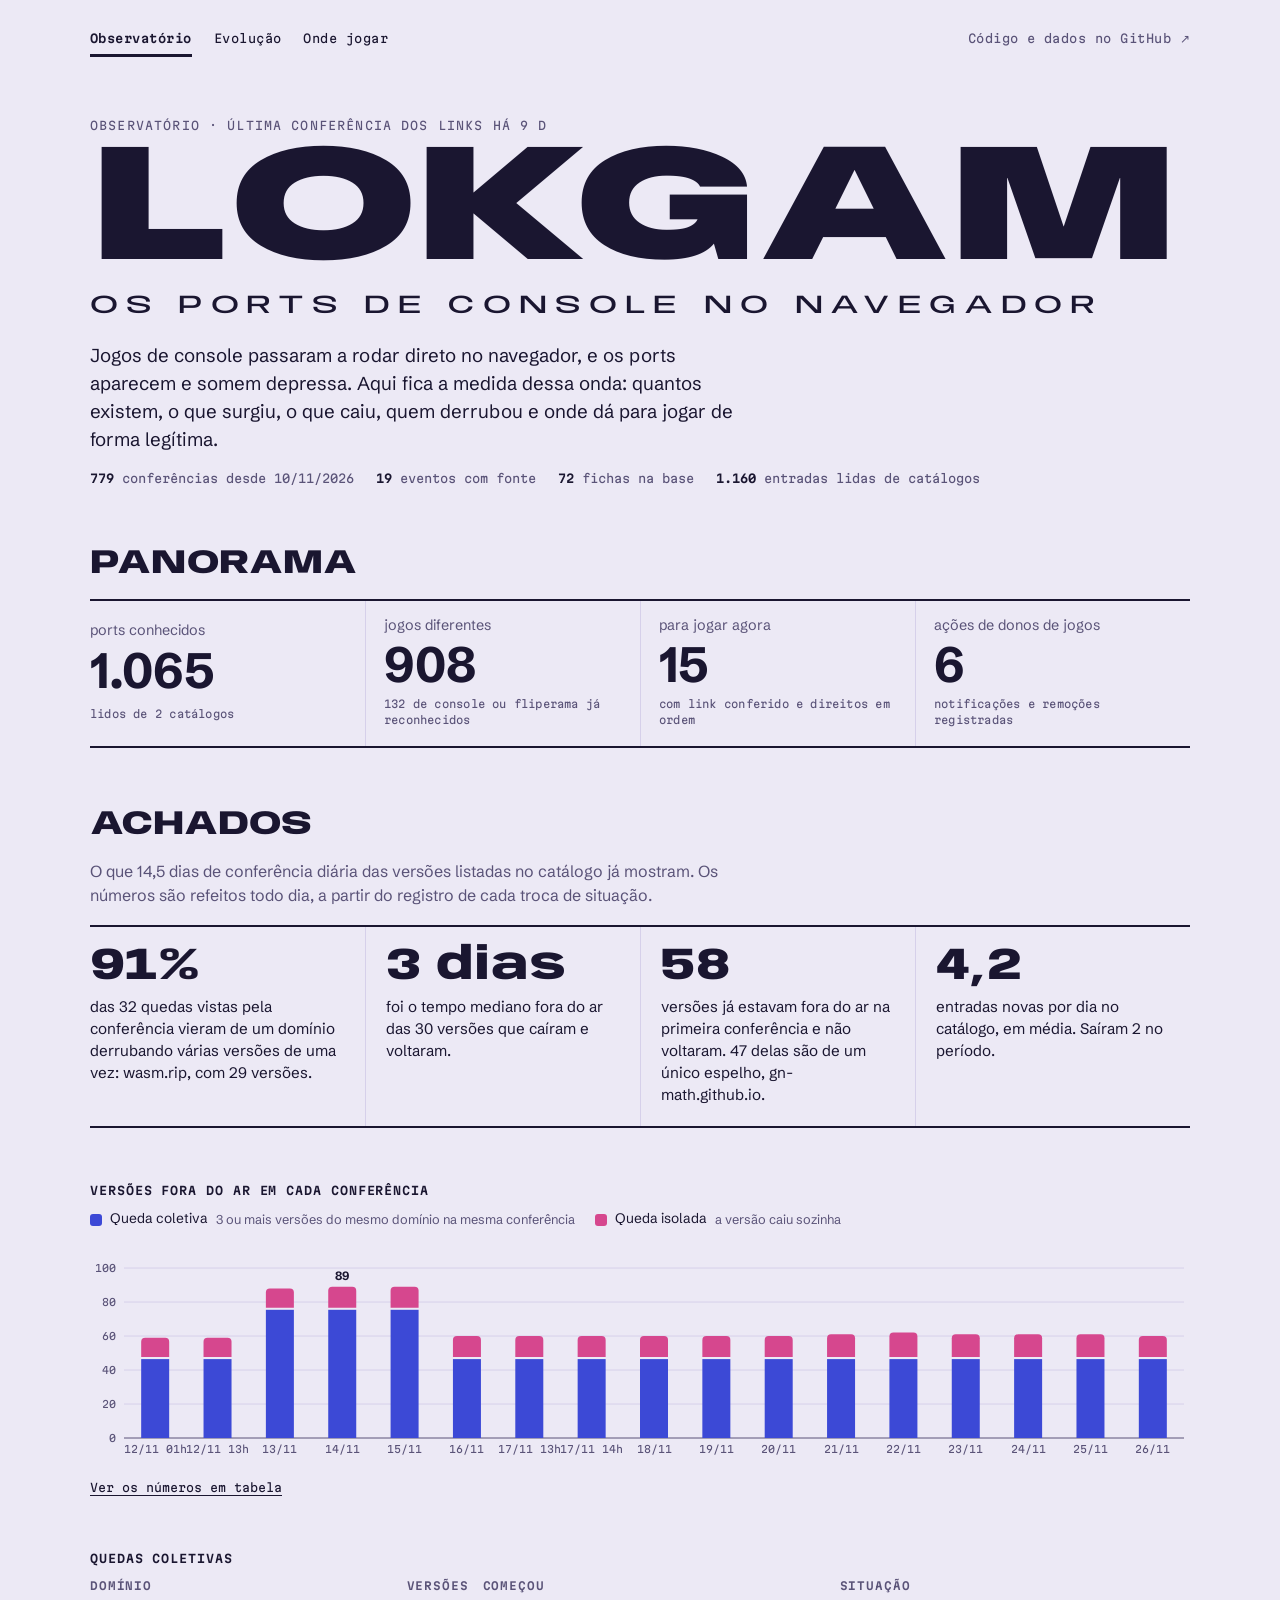
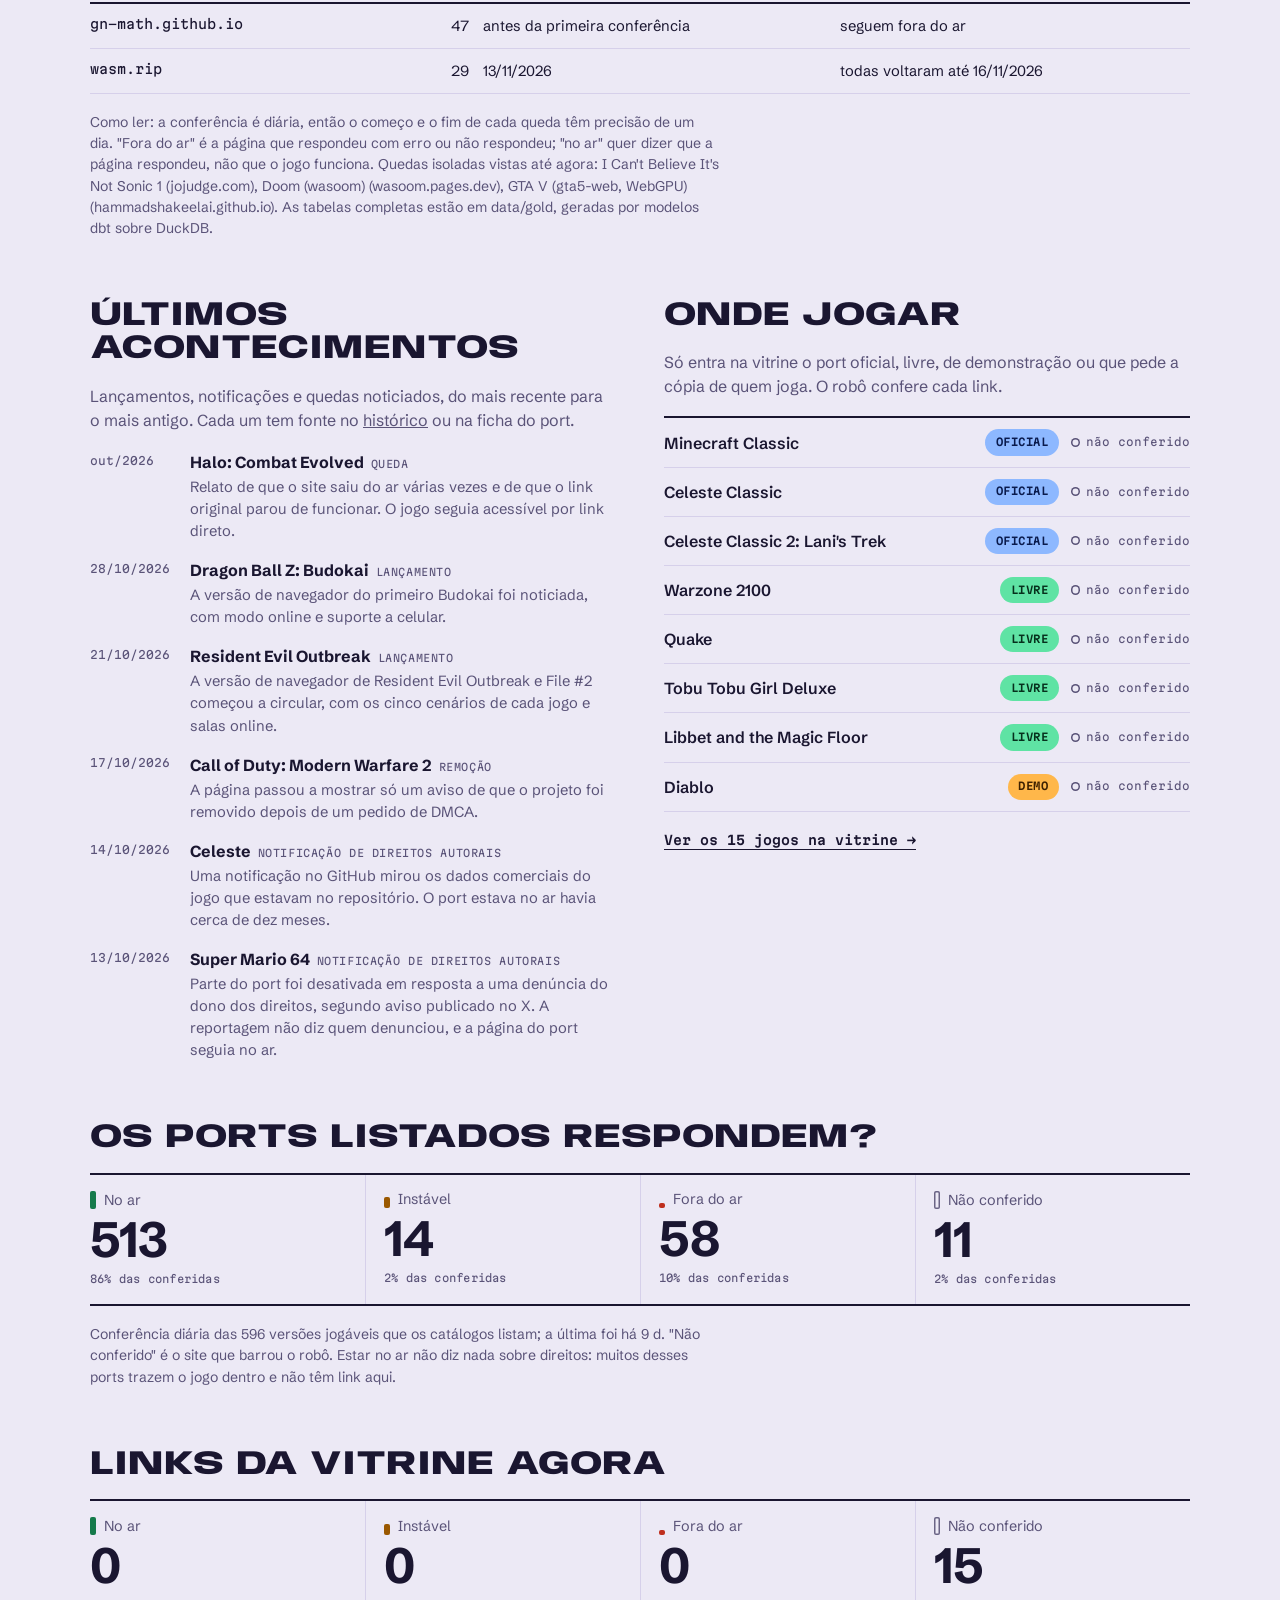
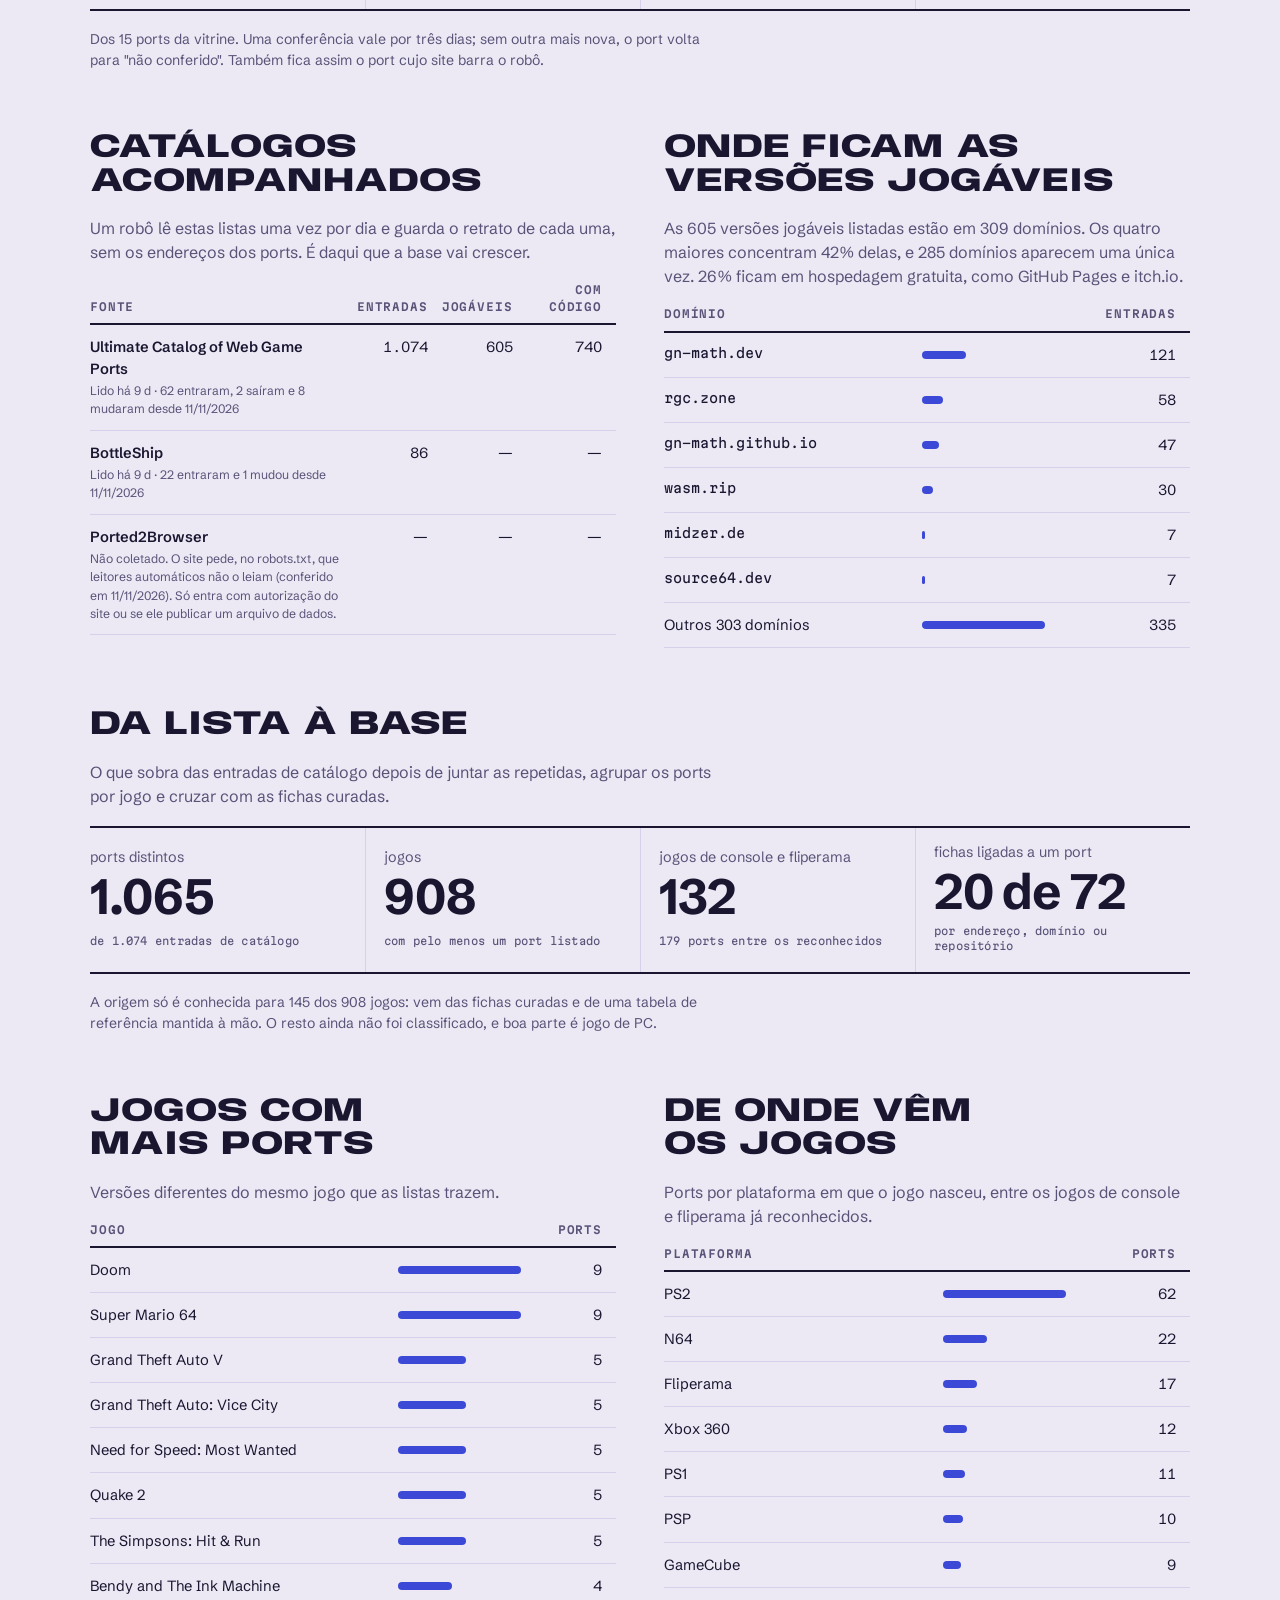
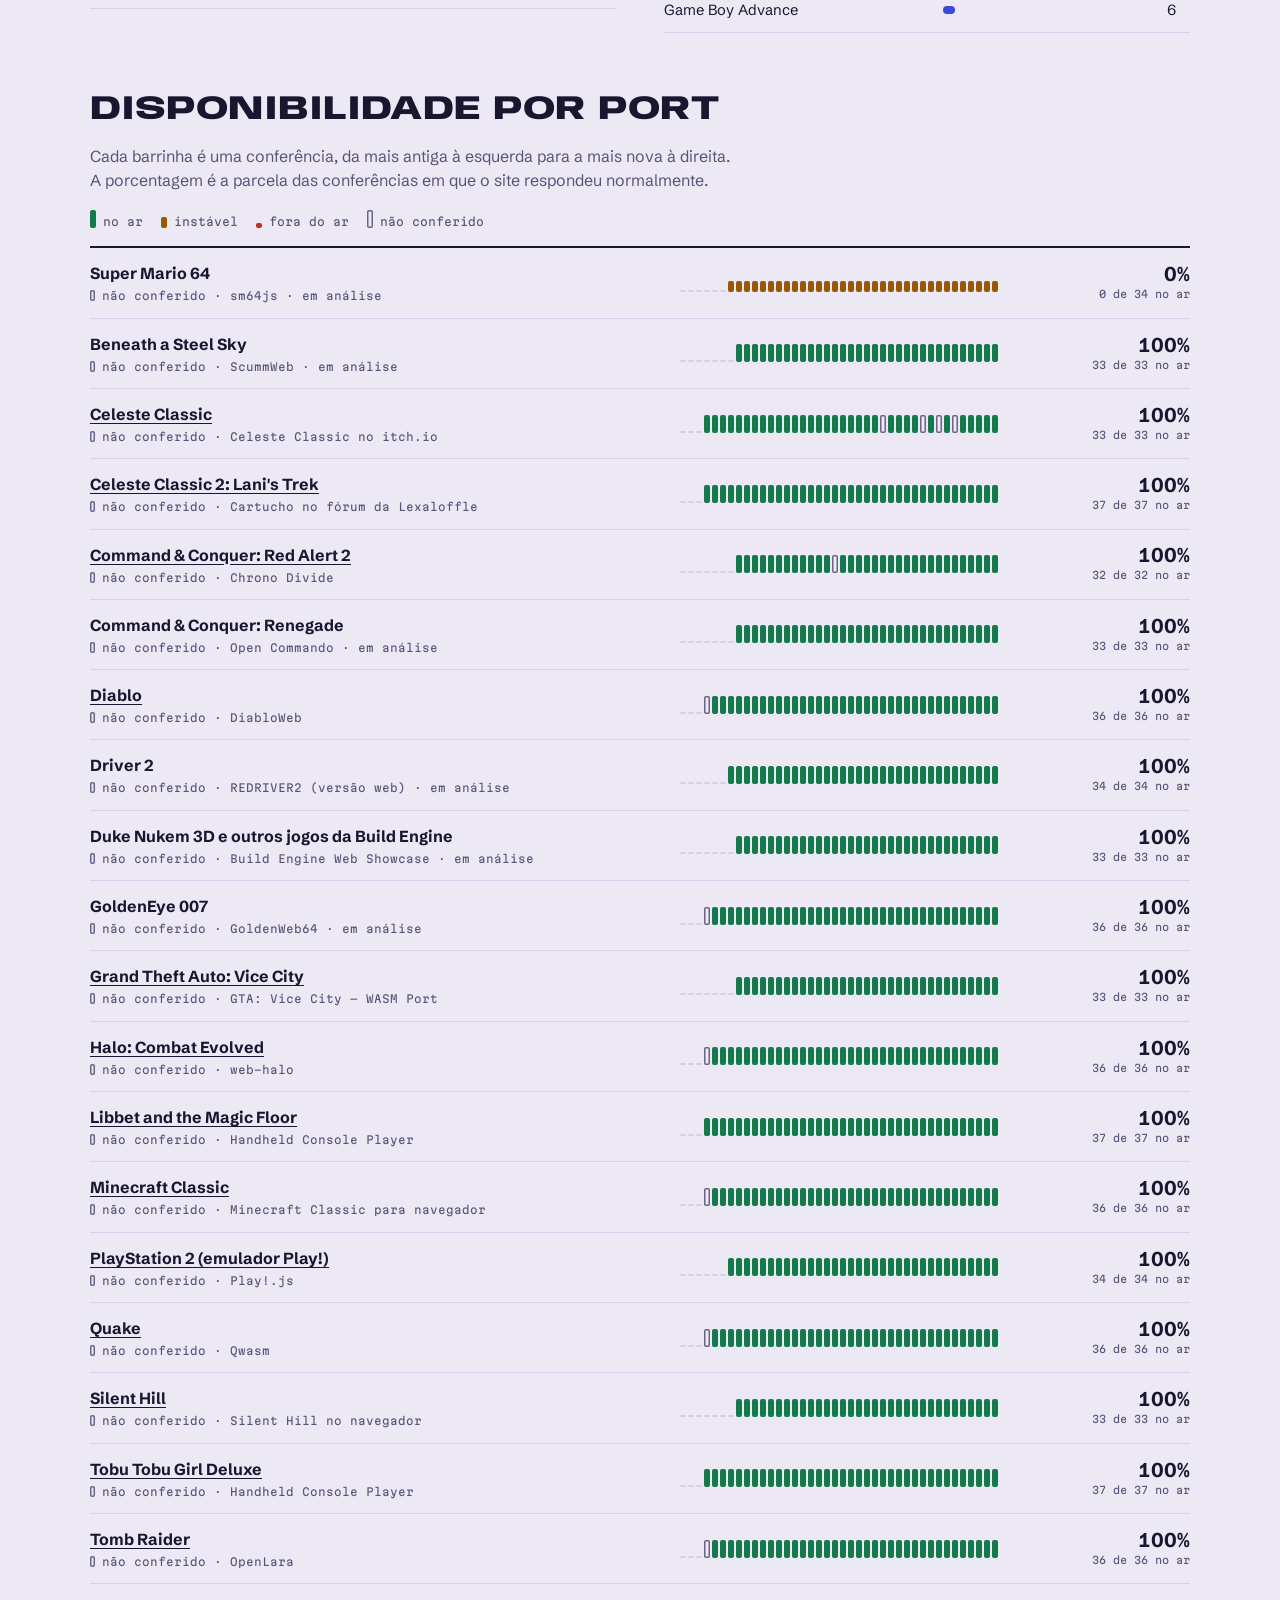
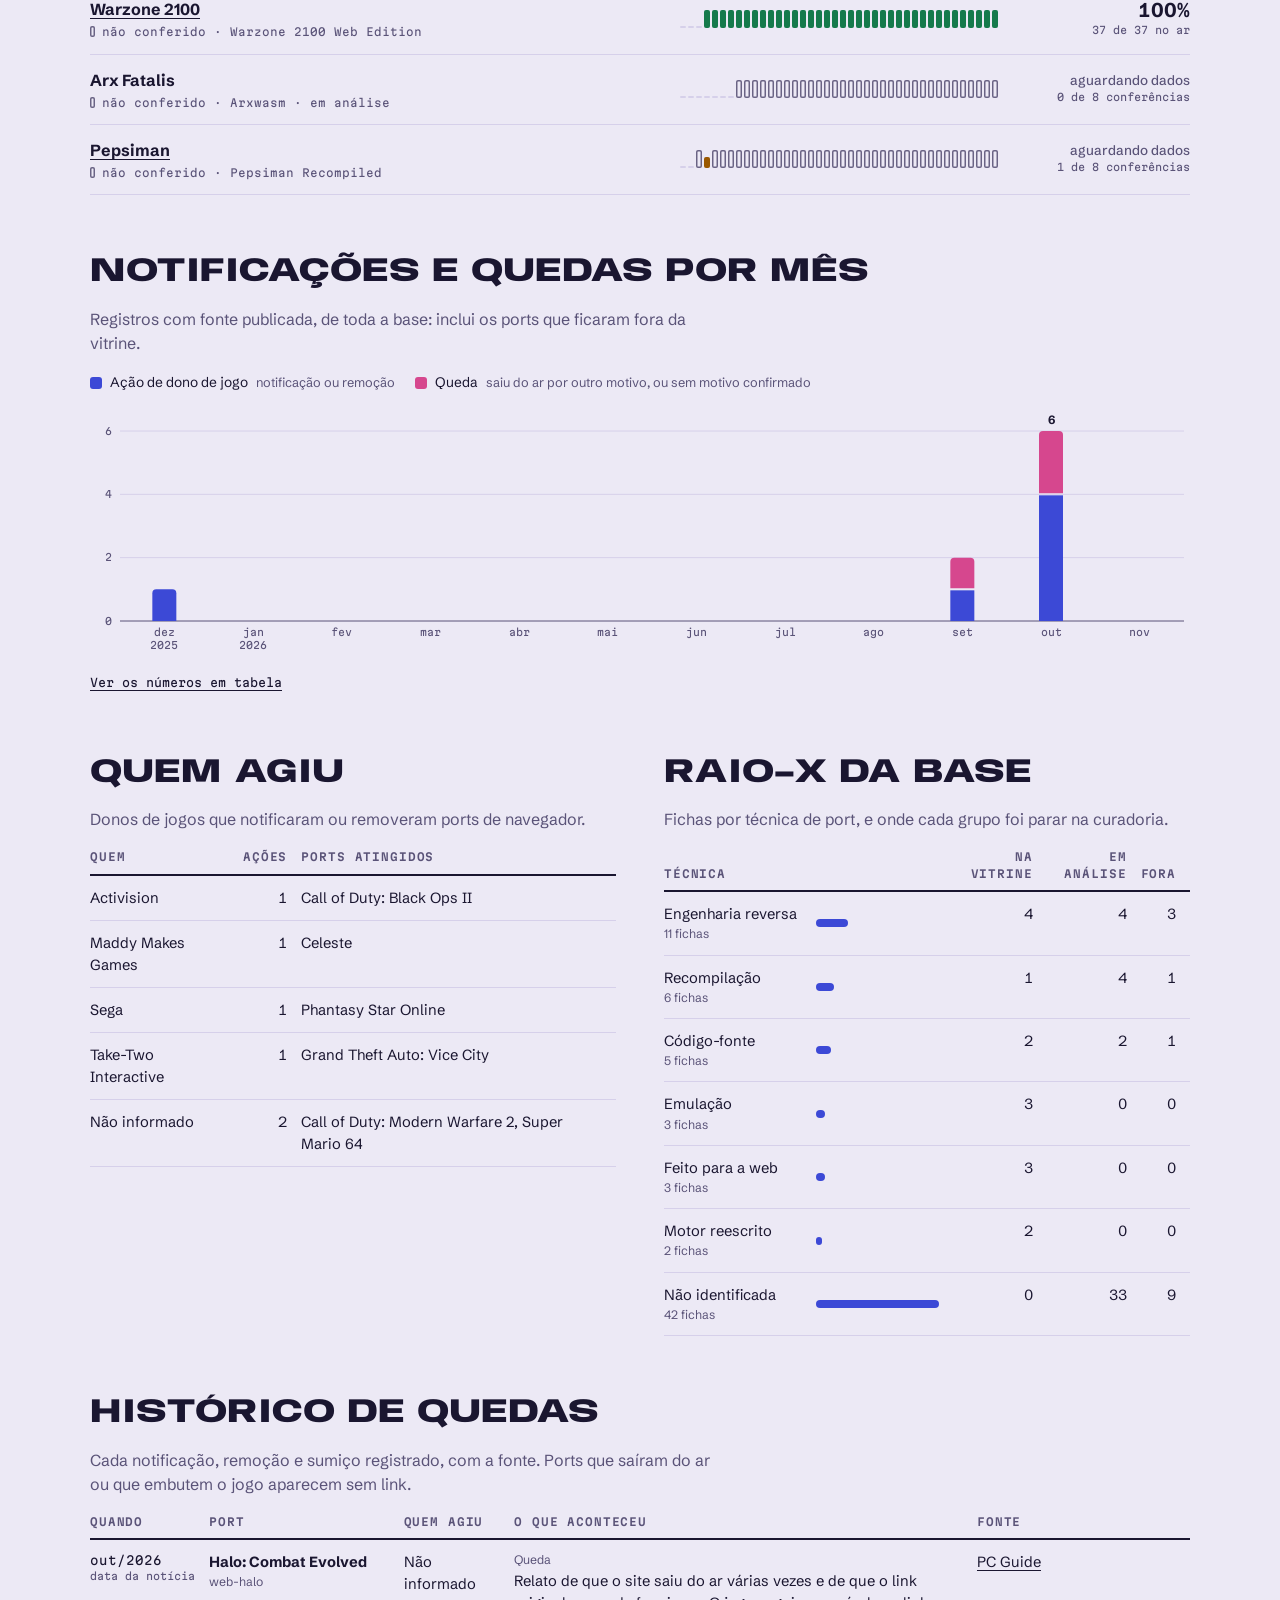
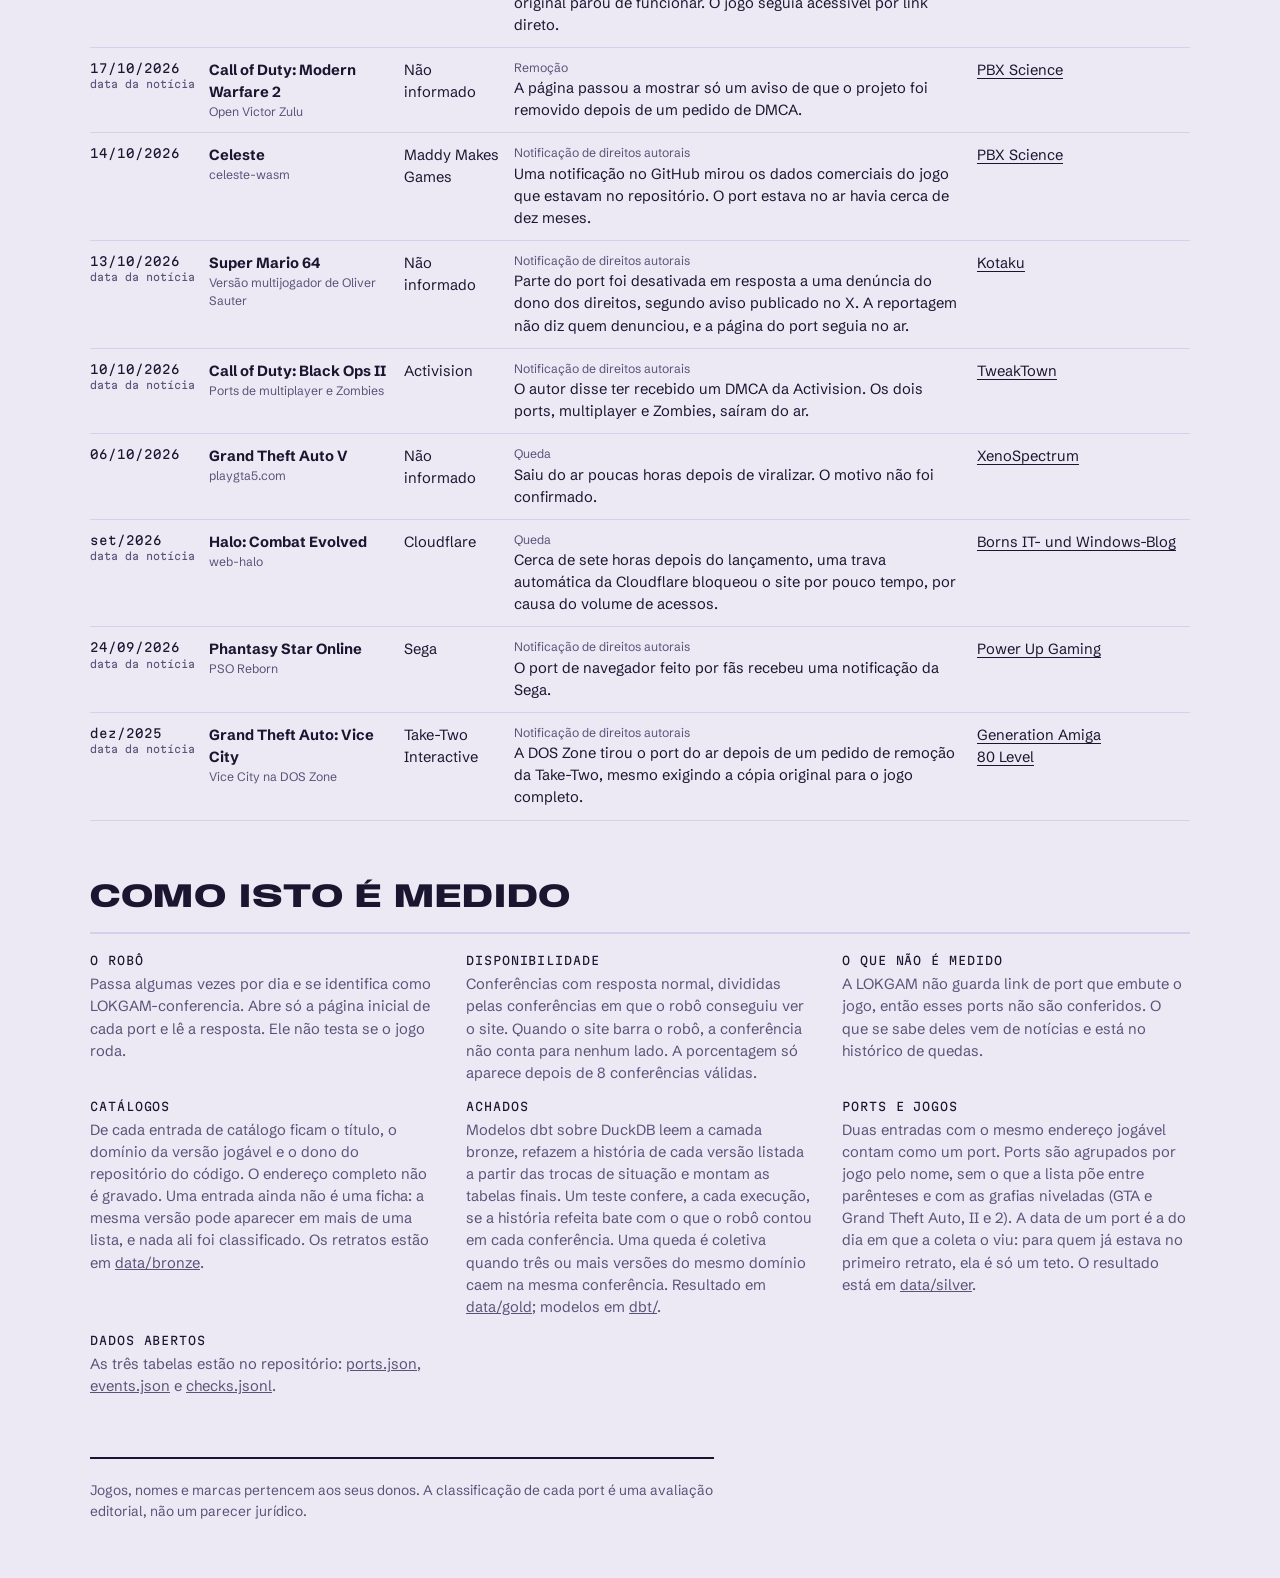
==== commit e5547f52: "Conferência de links de 2026-11-26 21:33 UTC: 19 no ar, 1 instável, 2 não conferido" ====
--- a/docs/index.html
+++ b/docs/index.html
@@ -499,7 +499,7 @@
   </footer>
 </div>
 
-<script type="application/json" id="dados">{"repo":"https://github.com/GabrielKSG7/LOKGAM","min_samples":8,"totals":{"ports":72,"events":19,"checks":757,"first_check":"2026-11-10","last_check":"2026-11-26T08:20:45Z"},"availability":[{"id":"minecraft-classic","title":"Minecraft Classic","port_name":"Minecraft Classic para navegador","curation":"approved","checks":36,"observed":35,"online":35,"unstable":0,"offline":0,"blocked":1,"pct":1.0,"first_check":"2026-11-10","seen":{"checked_at":"2026-11-26T08:20:45Z","state":"online","method":"link_checker","reason":"ok","http_status":200,"response_ms":143},"last":{"checked_at":"2026-11-26T08:20:45Z","state":"online","method":"link_checker","reason":"ok","http_status":200,"response_ms":143},"strip":[["2026-11-10","unverified"],["2026-11-11T03:35:38Z","online"],["2026-11-11T14:25:08Z","online"],["2026-11-11T15:27:55Z","online"],["2026-11-11T16:44:37Z","online"],["2026-11-12T00:45:46Z","online"],["2026-11-12T15:17:38Z","online"],["2026-11-12T23:39:37Z","online"],["2026-11-13T06:48:16Z","online"],["2026-11-13T19:44:33Z","online"],["2026-11-14T06:25:58Z","online"],["2026-11-14T18:03:42Z","online"],["2026-11-14T22:25:31Z","online"],["2026-11-15T06:34:17Z","online"],["2026-11-15T18:52:38Z","online"],["2026-11-16T06:31:59Z","online"],["2026-11-16T22:04:19Z","online"],["2026-11-17T07:56:22Z","online"],["2026-11-17T20:57:02Z","online"],["2026-11-18T07:30:23Z","online"],["2026-11-18T20:33:42Z","online"],["2026-11-19T07:28:35Z","online"],["2026-11-19T20:39:20Z","online"],["2026-11-20T07:18:36Z","online"],["2026-11-20T20:23:30Z","online"],["2026-11-21T07:10:20Z","online"],["2026-11-21T19:18:05Z","online"],["2026-11-22T06:50:15Z","online"],["2026-11-22T19:42:10Z","online"],["2026-11-23T07:41:27Z","online"],["2026-11-23T23:55:05Z","online"],["2026-11-24T09:55:53Z","online"],["2026-11-24T22:28:03Z","online"],["2026-11-25T08:37:00Z","online"],["2026-11-25T21:43:23Z","online"],["2026-11-26T08:20:45Z","online"]]},{"id":"celeste-classic","title":"Celeste Classic","port_name":"Celeste Classic no itch.io","curation":"approved","checks":36,"observed":32,"online":32,"unstable":0,"offline":0,"blocked":4,"pct":1.0,"first_check":"2026-11-10","seen":{"checked_at":"2026-11-26T08:20:45Z","state":"online","method":"link_checker","reason":"ok","http_status":200,"response_ms":199},"last":{"checked_at":"2026-11-26T08:20:45Z","state":"online","method":"link_checker","reason":"ok","http_status":200,"response_ms":199},"strip":[["2026-11-10","online"],["2026-11-11T03:35:38Z","online"],["2026-11-11T14:25:08Z","online"],["2026-11-11T15:27:55Z","online"],["2026-11-11T16:44:37Z","online"],["2026-11-12T00:45:46Z","online"],["2026-11-12T15:17:38Z","online"],["2026-11-12T23:39:37Z","online"],["2026-11-13T06:48:16Z","online"],["2026-11-13T19:44:33Z","online"],["2026-11-14T06:25:58Z","online"],["2026-11-14T18:03:42Z","online"],["2026-11-14T22:25:31Z","online"],["2026-11-15T06:34:17Z","online"],["2026-11-15T18:52:38Z","online"],["2026-11-16T06:31:59Z","online"],["2026-11-16T22:04:19Z","online"],["2026-11-17T07:56:22Z","online"],["2026-11-17T20:57:02Z","online"],["2026-11-18T07:30:23Z","online"],["2026-11-18T20:33:42Z","online"],["2026-11-19T07:28:35Z","online"],["2026-11-19T20:39:20Z","unverified"],["2026-11-20T07:18:36Z","online"],["2026-11-20T20:23:30Z","online"],["2026-11-21T07:10:20Z","online"],["2026-11-21T19:18:05Z","online"],["2026-11-22T06:50:15Z","unverified"],["2026-11-22T19:42:10Z","online"],["2026-11-23T07:41:27Z","unverified"],["2026-11-23T23:55:05Z","online"],["2026-11-24T09:55:53Z","unverified"],["2026-11-24T22:28:03Z","online"],["2026-11-25T08:37:00Z","online"],["2026-11-25T21:43:23Z","online"],["2026-11-26T08:20:45Z","online"]]},{"id":"celeste-classic-2","title":"Celeste Classic 2: Lani's Trek","port_name":"Cartucho no fórum da Lexaloffle","curation":"approved","checks":36,"observed":36,"online":36,"unstable":0,"offline":0,"blocked":0,"pct":1.0,"first_check":"2026-11-10","seen":{"checked_at":"2026-11-26T08:20:45Z","state":"online","method":"link_checker","reason":"ok","http_status":200,"response_ms":205},"last":{"checked_at":"2026-11-26T08:20:45Z","state":"online","method":"link_checker","reason":"ok","http_status":200,"response_ms":205},"strip":[["2026-11-10","online"],["2026-11-11T03:35:38Z","online"],["2026-11-11T14:25:08Z","online"],["2026-11-11T15:27:55Z","online"],["2026-11-11T16:44:37Z","online"],["2026-11-12T00:45:46Z","online"],["2026-11-12T15:17:38Z","online"],["2026-11-12T23:39:37Z","online"],["2026-11-13T06:48:16Z","online"],["2026-11-13T19:44:33Z","online"],["2026-11-14T06:25:58Z","online"],["2026-11-14T18:03:42Z","online"],["2026-11-14T22:25:31Z","online"],["2026-11-15T06:34:17Z","online"],["2026-11-15T18:52:38Z","online"],["2026-11-16T06:31:59Z","online"],["2026-11-16T22:04:19Z","online"],["2026-11-17T07:56:22Z","online"],["2026-11-17T20:57:02Z","online"],["2026-11-18T07:30:23Z","online"],["2026-11-18T20:33:42Z","online"],["2026-11-19T07:28:35Z","online"],["2026-11-19T20:39:20Z","online"],["2026-11-20T07:18:36Z","online"],["2026-11-20T20:23:30Z","online"],["2026-11-21T07:10:20Z","online"],["2026-11-21T19:18:05Z","online"],["2026-11-22T06:50:15Z","online"],["2026-11-22T19:42:10Z","online"],["2026-11-23T07:41:27Z","online"],["2026-11-23T23:55:05Z","online"],["2026-11-24T09:55:53Z","online"],["2026-11-24T22:28:03Z","online"],["2026-11-25T08:37:00Z","online"],["2026-11-25T21:43:23Z","online"],["2026-11-26T08:20:45Z","online"]]},{"id":"warzone-2100","title":"Warzone 2100","port_name":"Warzone 2100 Web Edition","curation":"approved","checks":36,"observed":36,"online":36,"unstable":0,"offline":0,"blocked":0,"pct":1.0,"first_check":"2026-11-10","seen":{"checked_at":"2026-11-26T08:20:45Z","state":"online","method":"link_checker","reason":"ok","http_status":200,"response_ms":89},"last":{"checked_at":"2026-11-26T08:20:45Z","state":"online","method":"link_checker","reason":"ok","http_status":200,"response_ms":89},"strip":[["2026-11-10","online"],["2026-11-11T03:35:38Z","online"],["2026-11-11T14:25:08Z","online"],["2026-11-11T15:27:55Z","online"],["2026-11-11T16:44:37Z","online"],["2026-11-12T00:45:46Z","online"],["2026-11-12T15:17:38Z","online"],["2026-11-12T23:39:37Z","online"],["2026-11-13T06:48:16Z","online"],["2026-11-13T19:44:33Z","online"],["2026-11-14T06:25:58Z","online"],["2026-11-14T18:03:42Z","online"],["2026-11-14T22:25:31Z","online"],["2026-11-15T06:34:17Z","online"],["2026-11-15T18:52:38Z","online"],["2026-11-16T06:31:59Z","online"],["2026-11-16T22:04:19Z","online"],["2026-11-17T07:56:22Z","online"],["2026-11-17T20:57:02Z","online"],["2026-11-18T07:30:23Z","online"],["2026-11-18T20:33:42Z","online"],["2026-11-19T07:28:35Z","online"],["2026-11-19T20:39:20Z","online"],["2026-11-20T07:18:36Z","online"],["2026-11-20T20:23:30Z","online"],["2026-11-21T07:10:20Z","online"],["2026-11-21T19:18:05Z","online"],["2026-11-22T06:50:15Z","online"],["2026-11-22T19:42:10Z","online"],["2026-11-23T07:41:27Z","online"],["2026-11-23T23:55:05Z","online"],["2026-11-24T09:55:53Z","online"],["2026-11-24T22:28:03Z","online"],["2026-11-25T08:37:00Z","online"],["2026-11-25T21:43:23Z","online"],["2026-11-26T08:20:45Z","online"]]},{"id":"quake-qwasm","title":"Quake","port_name":"Qwasm","curation":"approved","checks":36,"observed":35,"online":35,"unstable":0,"offline":0,"blocked":1,"pct":1.0,"first_check":"2026-11-10","seen":{"checked_at":"2026-11-26T08:20:45Z","state":"online","method":"link_checker","reason":"ok","http_status":200,"response_ms":123},"last":{"checked_at":"2026-11-26T08:20:45Z","state":"online","method":"link_checker","reason":"ok","http_status":200,"response_ms":123},"strip":[["2026-11-10","unverified"],["2026-11-11T03:35:38Z","online"],["2026-11-11T14:25:08Z","online"],["2026-11-11T15:27:55Z","online"],["2026-11-11T16:44:37Z","online"],["2026-11-12T00:45:46Z","online"],["2026-11-12T15:17:38Z","online"],["2026-11-12T23:39:37Z","online"],["2026-11-13T06:48:16Z","online"],["2026-11-13T19:44:33Z","online"],["2026-11-14T06:25:58Z","online"],["2026-11-14T18:03:42Z","online"],["2026-11-14T22:25:31Z","online"],["2026-11-15T06:34:17Z","online"],["2026-11-15T18:52:38Z","online"],["2026-11-16T06:31:59Z","online"],["2026-11-16T22:04:19Z","online"],["2026-11-17T07:56:22Z","online"],["2026-11-17T20:57:02Z","online"],["2026-11-18T07:30:23Z","online"],["2026-11-18T20:33:42Z","online"],["2026-11-19T07:28:35Z","online"],["2026-11-19T20:39:20Z","online"],["2026-11-20T07:18:36Z","online"],["2026-11-20T20:23:30Z","online"],["2026-11-21T07:10:20Z","online"],["2026-11-21T19:18:05Z","online"],["2026-11-22T06:50:15Z","online"],["2026-11-22T19:42:10Z","online"],["2026-11-23T07:41:27Z","online"],["2026-11-23T23:55:05Z","online"],["2026-11-24T09:55:53Z","online"],["2026-11-24T22:28:03Z","online"],["2026-11-25T08:37:00Z","online"],["2026-11-25T21:43:23Z","online"],["2026-11-26T08:20:45Z","online"]]},{"id":"tobu-tobu-girl-deluxe","title":"Tobu Tobu Girl Deluxe","port_name":"Handheld Console Player","curation":"approved","checks":36,"observed":36,"online":36,"unstable":0,"offline":0,"blocked":0,"pct":1.0,"first_check":"2026-11-10","seen":{"checked_at":"2026-11-26T08:20:45Z","state":"online","method":"link_checker","reason":"ok","http_status":200,"response_ms":332},"last":{"checked_at":"2026-11-26T08:20:45Z","state":"online","method":"link_checker","reason":"ok","http_status":200,"response_ms":332},"strip":[["2026-11-10","online"],["2026-11-11T03:35:38Z","online"],["2026-11-11T14:25:08Z","online"],["2026-11-11T15:27:55Z","online"],["2026-11-11T16:44:37Z","online"],["2026-11-12T00:45:46Z","online"],["2026-11-12T15:17:38Z","online"],["2026-11-12T23:39:37Z","online"],["2026-11-13T06:48:16Z","online"],["2026-11-13T19:44:33Z","online"],["2026-11-14T06:25:58Z","online"],["2026-11-14T18:03:42Z","online"],["2026-11-14T22:25:31Z","online"],["2026-11-15T06:34:17Z","online"],["2026-11-15T18:52:38Z","online"],["2026-11-16T06:31:59Z","online"],["2026-11-16T22:04:19Z","online"],["2026-11-17T07:56:22Z","online"],["2026-11-17T20:57:02Z","online"],["2026-11-18T07:30:23Z","online"],["2026-11-18T20:33:42Z","online"],["2026-11-19T07:28:35Z","online"],["2026-11-19T20:39:20Z","online"],["2026-11-20T07:18:36Z","online"],["2026-11-20T20:23:30Z","online"],["2026-11-21T07:10:20Z","online"],["2026-11-21T19:18:05Z","online"],["2026-11-22T06:50:15Z","online"],["2026-11-22T19:42:10Z","online"],["2026-11-23T07:41:27Z","online"],["2026-11-23T23:55:05Z","online"],["2026-11-24T09:55:53Z","online"],["2026-11-24T22:28:03Z","online"],["2026-11-25T08:37:00Z","online"],["2026-11-25T21:43:23Z","online"],["2026-11-26T08:20:45Z","online"]]},{"id":"libbet-magic-floor","title":"Libbet and the Magic Floor","port_name":"Handheld Console Player","curation":"approved","checks":36,"observed":36,"online":36,"unstable":0,"offline":0,"blocked":0,"pct":1.0,"first_check":"2026-11-10","seen":{"checked_at":"2026-11-26T08:20:45Z","state":"online","method":"link_checker","reason":"ok","http_status":200,"response_ms":390},"last":{"checked_at":"2026-11-26T08:20:45Z","state":"online","method":"link_checker","reason":"ok","http_status":200,"response_ms":390},"strip":[["2026-11-10","online"],["2026-11-11T03:35:38Z","online"],["2026-11-11T14:25:08Z","online"],["2026-11-11T15:27:55Z","online"],["2026-11-11T16:44:37Z","online"],["2026-11-12T00:45:46Z","online"],["2026-11-12T15:17:38Z","online"],["2026-11-12T23:39:37Z","online"],["2026-11-13T06:48:16Z","online"],["2026-11-13T19:44:33Z","online"],["2026-11-14T06:25:58Z","online"],["2026-11-14T18:03:42Z","online"],["2026-11-14T22:25:31Z","online"],["2026-11-15T06:34:17Z","online"],["2026-11-15T18:52:38Z","online"],["2026-11-16T06:31:59Z","online"],["2026-11-16T22:04:19Z","online"],["2026-11-17T07:56:22Z","online"],["2026-11-17T20:57:02Z","online"],["2026-11-18T07:30:23Z","online"],["2026-11-18T20:33:42Z","online"],["2026-11-19T07:28:35Z","online"],["2026-11-19T20:39:20Z","online"],["2026-11-20T07:18:36Z","online"],["2026-11-20T20:23:30Z","online"],["2026-11-21T07:10:20Z","online"],["2026-11-21T19:18:05Z","online"],["2026-11-22T06:50:15Z","online"],["2026-11-22T19:42:10Z","online"],["2026-11-23T07:41:27Z","online"],["2026-11-23T23:55:05Z","online"],["2026-11-24T09:55:53Z","online"],["2026-11-24T22:28:03Z","online"],["2026-11-25T08:37:00Z","online"],["2026-11-25T21:43:23Z","online"],["2026-11-26T08:20:45Z","online"]]},{"id":"diablo-web","title":"Diablo","port_name":"DiabloWeb","curation":"approved","checks":36,"observed":35,"online":35,"unstable":0,"offline":0,"blocked":1,"pct":1.0,"first_check":"2026-11-10","seen":{"checked_at":"2026-11-26T08:20:45Z","state":"online","method":"link_checker","reason":"ok","http_status":200,"response_ms":74},"last":{"checked_at":"2026-11-26T08:20:45Z","state":"online","method":"link_checker","reason":"ok","http_status":200,"response_ms":74},"strip":[["2026-11-10","unverified"],["2026-11-11T03:35:38Z","online"],["2026-11-11T14:25:08Z","online"],["2026-11-11T15:27:55Z","online"],["2026-11-11T16:44:37Z","online"],["2026-11-12T00:45:46Z","online"],["2026-11-12T15:17:38Z","online"],["2026-11-12T23:39:37Z","online"],["2026-11-13T06:48:16Z","online"],["2026-11-13T19:44:33Z","online"],["2026-11-14T06:25:58Z","online"],["2026-11-14T18:03:42Z","online"],["2026-11-14T22:25:31Z","online"],["2026-11-15T06:34:17Z","online"],["2026-11-15T18:52:38Z","online"],["2026-11-16T06:31:59Z","online"],["2026-11-16T22:04:19Z","online"],["2026-11-17T07:56:22Z","online"],["2026-11-17T20:57:02Z","online"],["2026-11-18T07:30:23Z","online"],["2026-11-18T20:33:42Z","online"],["2026-11-19T07:28:35Z","online"],["2026-11-19T20:39:20Z","online"],["2026-11-20T07:18:36Z","online"],["2026-11-20T20:23:30Z","online"],["2026-11-21T07:10:20Z","online"],["2026-11-21T19:18:05Z","online"],["2026-11-22T06:50:15Z","online"],["2026-11-22T19:42:10Z","online"],["2026-11-23T07:41:27Z","online"],["2026-11-23T23:55:05Z","online"],["2026-11-24T09:55:53Z","online"],["2026-11-24T22:28:03Z","online"],["2026-11-25T08:37:00Z","online"],["2026-11-25T21:43:23Z","online"],["2026-11-26T08:20:45Z","online"]]},{"id":"tomb-raider-openlara","title":"Tomb Raider","port_name":"OpenLara","curation":"approved","checks":36,"observed":35,"online":35,"unstable":0,"offline":0,"blocked":1,"pct":1.0,"first_check":"2026-11-10","seen":{"checked_at":"2026-11-26T08:20:45Z","state":"online","method":"link_checker","reason":"ok","http_status":200,"response_ms":1213},"last":{"checked_at":"2026-11-26T08:20:45Z","state":"online","method":"link_checker","reason":"ok","http_status":200,"response_ms":1213},"strip":[["2026-11-10","unverified"],["2026-11-11T03:35:38Z","online"],["2026-11-11T14:25:08Z","online"],["2026-11-11T15:27:55Z","online"],["2026-11-11T16:44:37Z","online"],["2026-11-12T00:45:46Z","online"],["2026-11-12T15:17:38Z","online"],["2026-11-12T23:39:37Z","online"],["2026-11-13T06:48:16Z","online"],["2026-11-13T19:44:33Z","online"],["2026-11-14T06:25:58Z","online"],["2026-11-14T18:03:42Z","online"],["2026-11-14T22:25:31Z","online"],["2026-11-15T06:34:17Z","online"],["2026-11-15T18:52:38Z","online"],["2026-11-16T06:31:59Z","online"],["2026-11-16T22:04:19Z","online"],["2026-11-17T07:56:22Z","online"],["2026-11-17T20:57:02Z","online"],["2026-11-18T07:30:23Z","online"],["2026-11-18T20:33:42Z","online"],["2026-11-19T07:28:35Z","online"],["2026-11-19T20:39:20Z","online"],["2026-11-20T07:18:36Z","online"],["2026-11-20T20:23:30Z","online"],["2026-11-21T07:10:20Z","online"],["2026-11-21T19:18:05Z","online"],["2026-11-22T06:50:15Z","online"],["2026-11-22T19:42:10Z","online"],["2026-11-23T07:41:27Z","online"],["2026-11-23T23:55:05Z","online"],["2026-11-24T09:55:53Z","online"],["2026-11-24T22:28:03Z","online"],["2026-11-25T08:37:00Z","online"],["2026-11-25T21:43:23Z","online"],["2026-11-26T08:20:45Z","online"]]},{"id":"halo-ce-web","title":"Halo: Combat Evolved","port_name":"web-halo","curation":"approved","checks":36,"observed":35,"online":35,"unstable":0,"offline":0,"blocked":1,"pct":1.0,"first_check":"2026-11-10","seen":{"checked_at":"2026-11-26T08:20:45Z","state":"online","method":"link_checker","reason":"ok","http_status":200,"response_ms":133},"last":{"checked_at":"2026-11-26T08:20:45Z","state":"online","method":"link_checker","reason":"ok","http_status":200,"response_ms":133},"strip":[["2026-11-10","unverified"],["2026-11-11T03:35:38Z","online"],["2026-11-11T14:25:08Z","online"],["2026-11-11T15:27:55Z","online"],["2026-11-11T16:44:37Z","online"],["2026-11-12T00:45:46Z","online"],["2026-11-12T15:17:38Z","online"],["2026-11-12T23:39:37Z","online"],["2026-11-13T06:48:16Z","online"],["2026-11-13T19:44:33Z","online"],["2026-11-14T06:25:58Z","online"],["2026-11-14T18:03:42Z","online"],["2026-11-14T22:25:31Z","online"],["2026-11-15T06:34:17Z","online"],["2026-11-15T18:52:38Z","online"],["2026-11-16T06:31:59Z","online"],["2026-11-16T22:04:19Z","online"],["2026-11-17T07:56:22Z","online"],["2026-11-17T20:57:02Z","online"],["2026-11-18T07:30:23Z","online"],["2026-11-18T20:33:42Z","online"],["2026-11-19T07:28:35Z","online"],["2026-11-19T20:39:20Z","online"],["2026-11-20T07:18:36Z","online"],["2026-11-20T20:23:30Z","online"],["2026-11-21T07:10:20Z","online"],["2026-11-21T19:18:05Z","online"],["2026-11-22T06:50:15Z","online"],["2026-11-22T19:42:10Z","online"],["2026-11-23T07:41:27Z","online"],["2026-11-23T23:55:05Z","online"],["2026-11-24T09:55:53Z","online"],["2026-11-24T22:28:03Z","online"],["2026-11-25T08:37:00Z","online"],["2026-11-25T21:43:23Z","online"],["2026-11-26T08:20:45Z","online"]]},{"id":"pepsiman-recompiled","title":"Pepsiman","port_name":"Pepsiman Recompiled","curation":"approved","checks":37,"observed":1,"online":0,"unstable":1,"offline":0,"blocked":36,"pct":null,"first_check":"2026-11-10","seen":{"checked_at":"2026-11-11T02:55:00Z","state":"unstable","method":"manual","note":"Erro de acesso da Cloudflare ao abrir a página, relatado pelo curador."},"last":{"checked_at":"2026-11-26T08:20:45Z","state":"unverified","method":"link_checker","reason":"bot_blocked","http_status":403,"response_ms":80,"note":"O site barrou o robô (HTTP 403)."},"strip":[["2026-11-10","unverified"],["2026-11-11T02:55:00Z","unstable"],["2026-11-11T03:35:38Z","unverified"],["2026-11-11T14:25:08Z","unverified"],["2026-11-11T15:27:55Z","unverified"],["2026-11-11T16:44:37Z","unverified"],["2026-11-12T00:45:46Z","unverified"],["2026-11-12T15:17:38Z","unverified"],["2026-11-12T23:39:37Z","unverified"],["2026-11-13T06:48:16Z","unverified"],["2026-11-13T19:44:33Z","unverified"],["2026-11-14T06:25:58Z","unverified"],["2026-11-14T18:03:42Z","unverified"],["2026-11-14T22:25:31Z","unverified"],["2026-11-15T06:34:17Z","unverified"],["2026-11-15T18:52:38Z","unverified"],["2026-11-16T06:31:59Z","unverified"],["2026-11-16T22:04:19Z","unverified"],["2026-11-17T07:56:22Z","unverified"],["2026-11-17T20:57:02Z","unverified"],["2026-11-18T07:30:23Z","unverified"],["2026-11-18T20:33:42Z","unverified"],["2026-11-19T07:28:35Z","unverified"],["2026-11-19T20:39:20Z","unverified"],["2026-11-20T07:18:36Z","unverified"],["2026-11-20T20:23:30Z","unverified"],["2026-11-21T07:10:20Z","unverified"],["2026-11-21T19:18:05Z","unverified"],["2026-11-22T06:50:15Z","unverified"],["2026-11-22T19:42:10Z","unverified"],["2026-11-23T07:41:27Z","unverified"],["2026-11-23T23:55:05Z","unverified"],["2026-11-24T09:55:53Z","unverified"],["2026-11-24T22:28:03Z","unverified"],["2026-11-25T08:37:00Z","unverified"],["2026-11-25T21:43:23Z","unverified"],["2026-11-26T08:20:45Z","unverified"]]},{"id":"goldeneye-goldenweb64","title":"GoldenEye 007","port_name":"GoldenWeb64","curation":"pending","checks":36,"observed":35,"online":35,"unstable":0,"offline":0,"blocked":1,"pct":1.0,"first_check":"2026-11-10","seen":{"checked_at":"2026-11-26T08:20:45Z","state":"online","method":"link_checker","reason":"ok","http_status":200,"response_ms":207},"last":{"checked_at":"2026-11-26T08:20:45Z","state":"online","method":"link_checker","reason":"ok","http_status":200,"response_ms":207},"strip":[["2026-11-10","unverified"],["2026-11-11T03:35:38Z","online"],["2026-11-11T14:25:08Z","online"],["2026-11-11T15:27:55Z","online"],["2026-11-11T16:44:37Z","online"],["2026-11-12T00:45:46Z","online"],["2026-11-12T15:17:38Z","online"],["2026-11-12T23:39:37Z","online"],["2026-11-13T06:48:16Z","online"],["2026-11-13T19:44:33Z","online"],["2026-11-14T06:25:58Z","online"],["2026-11-14T18:03:42Z","online"],["2026-11-14T22:25:31Z","online"],["2026-11-15T06:34:17Z","online"],["2026-11-15T18:52:38Z","online"],["2026-11-16T06:31:59Z","online"],["2026-11-16T22:04:19Z","online"],["2026-11-17T07:56:22Z","online"],["2026-11-17T20:57:02Z","online"],["2026-11-18T07:30:23Z","online"],["2026-11-18T20:33:42Z","online"],["2026-11-19T07:28:35Z","online"],["2026-11-19T20:39:20Z","online"],["2026-11-20T07:18:36Z","online"],["2026-11-20T20:23:30Z","online"],["2026-11-21T07:10:20Z","online"],["2026-11-21T19:18:05Z","online"],["2026-11-22T06:50:15Z","online"],["2026-11-22T19:42:10Z","online"],["2026-11-23T07:41:27Z","online"],["2026-11-23T23:55:05Z","online"],["2026-11-24T09:55:53Z","online"],["2026-11-24T22:28:03Z","online"],["2026-11-25T08:37:00Z","online"],["2026-11-25T21:43:23Z","online"],["2026-11-26T08:20:45Z","online"]]},{"id":"ps2-play-js","title":"PlayStation 2 (emulador Play!)","port_name":"Play!.js","curation":"approved","checks":33,"observed":33,"online":33,"unstable":0,"offline":0,"blocked":0,"pct":1.0,"first_check":"2026-11-11T15:27:55Z","seen":{"checked_at":"2026-11-26T08:20:45Z","state":"online","method":"link_checker","reason":"ok","http_status":200,"response_ms":334},"last":{"checked_at":"2026-11-26T08:20:45Z","state":"online","method":"link_checker","reason":"ok","http_status":200,"response_ms":334},"strip":[["2026-11-11T15:27:55Z","online"],["2026-11-11T16:44:37Z","online"],["2026-11-12T00:45:46Z","online"],["2026-11-12T15:17:38Z","online"],["2026-11-12T23:39:37Z","online"],["2026-11-13T06:48:16Z","online"],["2026-11-13T19:44:33Z","online"],["2026-11-14T06:25:58Z","online"],["2026-11-14T18:03:42Z","online"],["2026-11-14T22:25:31Z","online"],["2026-11-15T06:34:17Z","online"],["2026-11-15T18:52:38Z","online"],["2026-11-16T06:31:59Z","online"],["2026-11-16T22:04:19Z","online"],["2026-11-17T07:56:22Z","online"],["2026-11-17T20:57:02Z","online"],["2026-11-18T07:30:23Z","online"],["2026-11-18T20:33:42Z","online"],["2026-11-19T07:28:35Z","online"],["2026-11-19T20:39:20Z","online"],["2026-11-20T07:18:36Z","online"],["2026-11-20T20:23:30Z","online"],["2026-11-21T07:10:20Z","online"],["2026-11-21T19:18:05Z","online"],["2026-11-22T06:50:15Z","online"],["2026-11-22T19:42:10Z","online"],["2026-11-23T07:41:27Z","online"],["2026-11-23T23:55:05Z","online"],["2026-11-24T09:55:53Z","online"],["2026-11-24T22:28:03Z","online"],["2026-11-25T08:37:00Z","online"],["2026-11-25T21:43:23Z","online"],["2026-11-26T08:20:45Z","online"]]},{"id":"driver-2-redriver2","title":"Driver 2","port_name":"REDRIVER2 (versão web)","curation":"pending","checks":33,"observed":33,"online":33,"unstable":0,"offline":0,"blocked":0,"pct":1.0,"first_check":"2026-11-11T15:27:55Z","seen":{"checked_at":"2026-11-26T08:20:45Z","state":"online","method":"link_checker","reason":"ok","http_status":200,"response_ms":97},"last":{"checked_at":"2026-11-26T08:20:45Z","state":"online","method":"link_checker","reason":"ok","http_status":200,"response_ms":97},"strip":[["2026-11-11T15:27:55Z","online"],["2026-11-11T16:44:37Z","online"],["2026-11-12T00:45:46Z","online"],["2026-11-12T15:17:38Z","online"],["2026-11-12T23:39:37Z","online"],["2026-11-13T06:48:16Z","online"],["2026-11-13T19:44:33Z","online"],["2026-11-14T06:25:58Z","online"],["2026-11-14T18:03:42Z","online"],["2026-11-14T22:25:31Z","online"],["2026-11-15T06:34:17Z","online"],["2026-11-15T18:52:38Z","online"],["2026-11-16T06:31:59Z","online"],["2026-11-16T22:04:19Z","online"],["2026-11-17T07:56:22Z","online"],["2026-11-17T20:57:02Z","online"],["2026-11-18T07:30:23Z","online"],["2026-11-18T20:33:42Z","online"],["2026-11-19T07:28:35Z","online"],["2026-11-19T20:39:20Z","online"],["2026-11-20T07:18:36Z","online"],["2026-11-20T20:23:30Z","online"],["2026-11-21T07:10:20Z","online"],["2026-11-21T19:18:05Z","online"],["2026-11-22T06:50:15Z","online"],["2026-11-22T19:42:10Z","online"],["2026-11-23T07:41:27Z","online"],["2026-11-23T23:55:05Z","online"],["2026-11-24T09:55:53Z","online"],["2026-11-24T22:28:03Z","online"],["2026-11-25T08:37:00Z","online"],["2026-11-25T21:43:23Z","online"],["2026-11-26T08:20:45Z","online"]]},{"id":"super-mario-64-sm64js","title":"Super Mario 64","port_name":"sm64js","curation":"pending","checks":33,"observed":33,"online":0,"unstable":33,"offline":0,"blocked":0,"pct":0.0,"first_check":"2026-11-11T15:27:55Z","seen":{"checked_at":"2026-11-26T08:20:45Z","state":"unstable","method":"link_checker","reason":"tls_error","response_ms":70,"note":"Problema no certificado de segurança do site."},"last":{"checked_at":"2026-11-26T08:20:45Z","state":"unstable","method":"link_checker","reason":"tls_error","response_ms":70,"note":"Problema no certificado de segurança do site."},"strip":[["2026-11-11T15:27:55Z","unstable"],["2026-11-11T16:44:37Z","unstable"],["2026-11-12T00:45:46Z","unstable"],["2026-11-12T15:17:38Z","unstable"],["2026-11-12T23:39:37Z","unstable"],["2026-11-13T06:48:16Z","unstable"],["2026-11-13T19:44:33Z","unstable"],["2026-11-14T06:25:58Z","unstable"],["2026-11-14T18:03:42Z","unstable"],["2026-11-14T22:25:31Z","unstable"],["2026-11-15T06:34:17Z","unstable"],["2026-11-15T18:52:38Z","unstable"],["2026-11-16T06:31:59Z","unstable"],["2026-11-16T22:04:19Z","unstable"],["2026-11-17T07:56:22Z","unstable"],["2026-11-17T20:57:02Z","unstable"],["2026-11-18T07:30:23Z","unstable"],["2026-11-18T20:33:42Z","unstable"],["2026-11-19T07:28:35Z","unstable"],["2026-11-19T20:39:20Z","unstable"],["2026-11-20T07:18:36Z","unstable"],["2026-11-20T20:23:30Z","unstable"],["2026-11-21T07:10:20Z","unstable"],["2026-11-21T19:18:05Z","unstable"],["2026-11-22T06:50:15Z","unstable"],["2026-11-22T19:42:10Z","unstable"],["2026-11-23T07:41:27Z","unstable"],["2026-11-23T23:55:05Z","unstable"],["2026-11-24T09:55:53Z","unstable"],["2026-11-24T22:28:03Z","unstable"],["2026-11-25T08:37:00Z","unstable"],["2026-11-25T21:43:23Z","unstable"],["2026-11-26T08:20:45Z","unstable"]]},{"id":"gta-vice-city-wasm","title":"Grand Theft Auto: Vice City","port_name":"GTA: Vice City — WASM Port","curation":"approved","checks":32,"observed":32,"online":32,"unstable":0,"offline":0,"blocked":0,"pct":1.0,"first_check":"2026-11-11T16:44:37Z","seen":{"checked_at":"2026-11-26T08:20:45Z","state":"online","method":"link_checker","reason":"ok","http_status":200,"response_ms":88},"last":{"checked_at":"2026-11-26T08:20:45Z","state":"online","method":"link_checker","reason":"ok","http_status":200,"response_ms":88},"strip":[["2026-11-11T16:44:37Z","online"],["2026-11-12T00:45:46Z","online"],["2026-11-12T15:17:38Z","online"],["2026-11-12T23:39:37Z","online"],["2026-11-13T06:48:16Z","online"],["2026-11-13T19:44:33Z","online"],["2026-11-14T06:25:58Z","online"],["2026-11-14T18:03:42Z","online"],["2026-11-14T22:25:31Z","online"],["2026-11-15T06:34:17Z","online"],["2026-11-15T18:52:38Z","online"],["2026-11-16T06:31:59Z","online"],["2026-11-16T22:04:19Z","online"],["2026-11-17T07:56:22Z","online"],["2026-11-17T20:57:02Z","online"],["2026-11-18T07:30:23Z","online"],["2026-11-18T20:33:42Z","online"],["2026-11-19T07:28:35Z","online"],["2026-11-19T20:39:20Z","online"],["2026-11-20T07:18:36Z","online"],["2026-11-20T20:23:30Z","online"],["2026-11-21T07:10:20Z","online"],["2026-11-21T19:18:05Z","online"],["2026-11-22T06:50:15Z","online"],["2026-11-22T19:42:10Z","online"],["2026-11-23T07:41:27Z","online"],["2026-11-23T23:55:05Z","online"],["2026-11-24T09:55:53Z","online"],["2026-11-24T22:28:03Z","online"],["2026-11-25T08:37:00Z","online"],["2026-11-25T21:43:23Z","online"],["2026-11-26T08:20:45Z","online"]]},{"id":"red-alert-2-chrono-divide","title":"Command & Conquer: Red Alert 2","port_name":"Chrono Divide","curation":"approved","checks":32,"observed":31,"online":31,"unstable":0,"offline":0,"blocked":1,"pct":1.0,"first_check":"2026-11-11T16:44:37Z","seen":{"checked_at":"2026-11-26T08:20:45Z","state":"online","method":"link_checker","reason":"ok","http_status":200,"response_ms":470},"last":{"checked_at":"2026-11-26T08:20:45Z","state":"online","method":"link_checker","reason":"ok","http_status":200,"response_ms":470},"strip":[["2026-11-11T16:44:37Z","online"],["2026-11-12T00:45:46Z","online"],["2026-11-12T15:17:38Z","online"],["2026-11-12T23:39:37Z","online"],["2026-11-13T06:48:16Z","online"],["2026-11-13T19:44:33Z","online"],["2026-11-14T06:25:58Z","online"],["2026-11-14T18:03:42Z","online"],["2026-11-14T22:25:31Z","online"],["2026-11-15T06:34:17Z","online"],["2026-11-15T18:52:38Z","online"],["2026-11-16T06:31:59Z","online"],["2026-11-16T22:04:19Z","unverified"],["2026-11-17T07:56:22Z","online"],["2026-11-17T20:57:02Z","online"],["2026-11-18T07:30:23Z","online"],["2026-11-18T20:33:42Z","online"],["2026-11-19T07:28:35Z","online"],["2026-11-19T20:39:20Z","online"],["2026-11-20T07:18:36Z","online"],["2026-11-20T20:23:30Z","online"],["2026-11-21T07:10:20Z","online"],["2026-11-21T19:18:05Z","online"],["2026-11-22T06:50:15Z","online"],["2026-11-22T19:42:10Z","online"],["2026-11-23T07:41:27Z","online"],["2026-11-23T23:55:05Z","online"],["2026-11-24T09:55:53Z","online"],["2026-11-24T22:28:03Z","online"],["2026-11-25T08:37:00Z","online"],["2026-11-25T21:43:23Z","online"],["2026-11-26T08:20:45Z","online"]]},{"id":"silent-hill-web","title":"Silent Hill","port_name":"Silent Hill no navegador","curation":"approved","checks":32,"observed":32,"online":32,"unstable":0,"offline":0,"blocked":0,"pct":1.0,"first_check":"2026-11-11T16:44:37Z","seen":{"checked_at":"2026-11-26T08:20:45Z","state":"online","method":"link_checker","reason":"ok","http_status":200,"response_ms":252},"last":{"checked_at":"2026-11-26T08:20:45Z","state":"online","method":"link_checker","reason":"ok","http_status":200,"response_ms":252},"strip":[["2026-11-11T16:44:37Z","online"],["2026-11-12T00:45:46Z","online"],["2026-11-12T15:17:38Z","online"],["2026-11-12T23:39:37Z","online"],["2026-11-13T06:48:16Z","online"],["2026-11-13T19:44:33Z","online"],["2026-11-14T06:25:58Z","online"],["2026-11-14T18:03:42Z","online"],["2026-11-14T22:25:31Z","online"],["2026-11-15T06:34:17Z","online"],["2026-11-15T18:52:38Z","online"],["2026-11-16T06:31:59Z","online"],["2026-11-16T22:04:19Z","online"],["2026-11-17T07:56:22Z","online"],["2026-11-17T20:57:02Z","online"],["2026-11-18T07:30:23Z","online"],["2026-11-18T20:33:42Z","online"],["2026-11-19T07:28:35Z","online"],["2026-11-19T20:39:20Z","online"],["2026-11-20T07:18:36Z","online"],["2026-11-20T20:23:30Z","online"],["2026-11-21T07:10:20Z","online"],["2026-11-21T19:18:05Z","online"],["2026-11-22T06:50:15Z","online"],["2026-11-22T19:42:10Z","online"],["2026-11-23T07:41:27Z","online"],["2026-11-23T23:55:05Z","online"],["2026-11-24T09:55:53Z","online"],["2026-11-24T22:28:03Z","online"],["2026-11-25T08:37:00Z","online"],["2026-11-25T21:43:23Z","online"],["2026-11-26T08:20:45Z","online"]]},{"id":"beneath-a-steel-sky-scummweb","title":"Beneath a Steel Sky","port_name":"ScummWeb","curation":"pending","checks":32,"observed":32,"online":32,"unstable":0,"offline":0,"blocked":0,"pct":1.0,"first_check":"2026-11-11T16:44:37Z","seen":{"checked_at":"2026-11-26T08:20:45Z","state":"online","method":"link_checker","reason":"ok","http_status":200,"response_ms":204},"last":{"checked_at":"2026-11-26T08:20:45Z","state":"online","method":"link_checker","reason":"ok","http_status":200,"response_ms":204},"strip":[["2026-11-11T16:44:37Z","online"],["2026-11-12T00:45:46Z","online"],["2026-11-12T15:17:38Z","online"],["2026-11-12T23:39:37Z","online"],["2026-11-13T06:48:16Z","online"],["2026-11-13T19:44:33Z","online"],["2026-11-14T06:25:58Z","online"],["2026-11-14T18:03:42Z","online"],["2026-11-14T22:25:31Z","online"],["2026-11-15T06:34:17Z","online"],["2026-11-15T18:52:38Z","online"],["2026-11-16T06:31:59Z","online"],["2026-11-16T22:04:19Z","online"],["2026-11-17T07:56:22Z","online"],["2026-11-17T20:57:02Z","online"],["2026-11-18T07:30:23Z","online"],["2026-11-18T20:33:42Z","online"],["2026-11-19T07:28:35Z","online"],["2026-11-19T20:39:20Z","online"],["2026-11-20T07:18:36Z","online"],["2026-11-20T20:23:30Z","online"],["2026-11-21T07:10:20Z","online"],["2026-11-21T19:18:05Z","online"],["2026-11-22T06:50:15Z","online"],["2026-11-22T19:42:10Z","online"],["2026-11-23T07:41:27Z","online"],["2026-11-23T23:55:05Z","online"],["2026-11-24T09:55:53Z","online"],["2026-11-24T22:28:03Z","online"],["2026-11-25T08:37:00Z","online"],["2026-11-25T21:43:23Z","online"],["2026-11-26T08:20:45Z","online"]]},{"id":"arx-fatalis-arxwasm","title":"Arx Fatalis","port_name":"Arxwasm","curation":"pending","checks":32,"observed":0,"online":0,"unstable":0,"offline":0,"blocked":32,"pct":null,"first_check":"2026-11-11T16:44:37Z","seen":null,"last":{"checked_at":"2026-11-26T08:20:45Z","state":"unverified","method":"link_checker","reason":"bot_blocked","http_status":403,"response_ms":442,"note":"O site barrou o robô (HTTP 403)."},"strip":[["2026-11-11T16:44:37Z","unverified"],["2026-11-12T00:45:46Z","unverified"],["2026-11-12T15:17:38Z","unverified"],["2026-11-12T23:39:37Z","unverified"],["2026-11-13T06:48:16Z","unverified"],["2026-11-13T19:44:33Z","unverified"],["2026-11-14T06:25:58Z","unverified"],["2026-11-14T18:03:42Z","unverified"],["2026-11-14T22:25:31Z","unverified"],["2026-11-15T06:34:17Z","unverified"],["2026-11-15T18:52:38Z","unverified"],["2026-11-16T06:31:59Z","unverified"],["2026-11-16T22:04:19Z","unverified"],["2026-11-17T07:56:22Z","unverified"],["2026-11-17T20:57:02Z","unverified"],["2026-11-18T07:30:23Z","unverified"],["2026-11-18T20:33:42Z","unverified"],["2026-11-19T07:28:35Z","unverified"],["2026-11-19T20:39:20Z","unverified"],["2026-11-20T07:18:36Z","unverified"],["2026-11-20T20:23:30Z","unverified"],["2026-11-21T07:10:20Z","unverified"],["2026-11-21T19:18:05Z","unverified"],["2026-11-22T06:50:15Z","unverified"],["2026-11-22T19:42:10Z","unverified"],["2026-11-23T07:41:27Z","unverified"],["2026-11-23T23:55:05Z","unverified"],["2026-11-24T09:55:53Z","unverified"],["2026-11-24T22:28:03Z","unverified"],["2026-11-25T08:37:00Z","unverified"],["2026-11-25T21:43:23Z","unverified"],["2026-11-26T08:20:45Z","unverified"]]},{"id":"duke-nukem-3d-build-engine-web","title":"Duke Nukem 3D e outros jogos da Build Engine","port_name":"Build Engine Web Showcase","curation":"pending","checks":32,"observed":32,"online":32,"unstable":0,"offline":0,"blocked":0,"pct":1.0,"first_check":"2026-11-11T16:44:37Z","seen":{"checked_at":"2026-11-26T08:20:45Z","state":"online","method":"link_checker","reason":"ok","http_status":200,"response_ms":925},"last":{"checked_at":"2026-11-26T08:20:45Z","state":"online","method":"link_checker","reason":"ok","http_status":200,"response_ms":925},"strip":[["2026-11-11T16:44:37Z","online"],["2026-11-12T00:45:46Z","online"],["2026-11-12T15:17:38Z","online"],["2026-11-12T23:39:37Z","online"],["2026-11-13T06:48:16Z","online"],["2026-11-13T19:44:33Z","online"],["2026-11-14T06:25:58Z","online"],["2026-11-14T18:03:42Z","online"],["2026-11-14T22:25:31Z","online"],["2026-11-15T06:34:17Z","online"],["2026-11-15T18:52:38Z","online"],["2026-11-16T06:31:59Z","online"],["2026-11-16T22:04:19Z","online"],["2026-11-17T07:56:22Z","online"],["2026-11-17T20:57:02Z","online"],["2026-11-18T07:30:23Z","online"],["2026-11-18T20:33:42Z","online"],["2026-11-19T07:28:35Z","online"],["2026-11-19T20:39:20Z","online"],["2026-11-20T07:18:36Z","online"],["2026-11-20T20:23:30Z","online"],["2026-11-21T07:10:20Z","online"],["2026-11-21T19:18:05Z","online"],["2026-11-22T06:50:15Z","online"],["2026-11-22T19:42:10Z","online"],["2026-11-23T07:41:27Z","online"],["2026-11-23T23:55:05Z","online"],["2026-11-24T09:55:53Z","online"],["2026-11-24T22:28:03Z","online"],["2026-11-25T08:37:00Z","online"],["2026-11-25T21:43:23Z","online"],["2026-11-26T08:20:45Z","online"]]},{"id":"renegade-open-commando","title":"Command & Conquer: Renegade","port_name":"Open Commando","curation":"pending","checks":32,"observed":32,"online":32,"unstable":0,"offline":0,"blocked":0,"pct":1.0,"first_check":"2026-11-11T16:44:37Z","seen":{"checked_at":"2026-11-26T08:20:45Z","state":"online","method":"link_checker","reason":"ok","http_status":200,"response_ms":121},"last":{"checked_at":"2026-11-26T08:20:45Z","state":"online","method":"link_checker","reason":"ok","http_status":200,"response_ms":121},"strip":[["2026-11-11T16:44:37Z","online"],["2026-11-12T00:45:46Z","online"],["2026-11-12T15:17:38Z","online"],["2026-11-12T23:39:37Z","online"],["2026-11-13T06:48:16Z","online"],["2026-11-13T19:44:33Z","online"],["2026-11-14T06:25:58Z","online"],["2026-11-14T18:03:42Z","online"],["2026-11-14T22:25:31Z","online"],["2026-11-15T06:34:17Z","online"],["2026-11-15T18:52:38Z","online"],["2026-11-16T06:31:59Z","online"],["2026-11-16T22:04:19Z","online"],["2026-11-17T07:56:22Z","online"],["2026-11-17T20:57:02Z","online"],["2026-11-18T07:30:23Z","online"],["2026-11-18T20:33:42Z","online"],["2026-11-19T07:28:35Z","online"],["2026-11-19T20:39:20Z","online"],["2026-11-20T07:18:36Z","online"],["2026-11-20T20:23:30Z","online"],["2026-11-21T07:10:20Z","online"],["2026-11-21T19:18:05Z","online"],["2026-11-22T06:50:15Z","online"],["2026-11-22T19:42:10Z","online"],["2026-11-23T07:41:27Z","online"],["2026-11-23T23:55:05Z","online"],["2026-11-24T09:55:53Z","online"],["2026-11-24T22:28:03Z","online"],["2026-11-25T08:37:00Z","online"],["2026-11-25T21:43:23Z","online"],["2026-11-26T08:20:45Z","online"]]}],"events_by_month":[{"month":"2025-12","rights_actions":1,"outages":0},{"month":"2026-01","rights_actions":0,"outages":0},{"month":"2026-02","rights_actions":0,"outages":0},{"month":"2026-03","rights_actions":0,"outages":0},{"month":"2026-04","rights_actions":0,"outages":0},{"month":"2026-05","rights_actions":0,"outages":0},{"month":"2026-06","rights_actions":0,"outages":0},{"month":"2026-07","rights_actions":0,"outages":0},{"month":"2026-08","rights_actions":0,"outages":0},{"month":"2026-09","rights_actions":1,"outages":1},{"month":"2026-10","rights_actions":4,"outages":2},{"month":"2026-11","rights_actions":0,"outages":0}],"actors":[{"actor":"Activision","count":1,"ports":["Call of Duty: Black Ops II"]},{"actor":"Maddy Makes Games","count":1,"ports":["Celeste"]},{"actor":"Sega","count":1,"ports":["Phantasy Star Online"]},{"actor":"Take-Two Interactive","count":1,"ports":["Grand Theft Auto: Vice City"]},{"actor":"","count":2,"ports":["Call of Duty: Modern Warfare 2","Super Mario 64"]}],"composition":[{"technique":"decompilation","approved":4,"pending":4,"rejected":3,"total":11},{"technique":"recompilation","approved":1,"pending":4,"rejected":1,"total":6},{"technique":"source_port","approved":2,"pending":2,"rejected":1,"total":5},{"technique":"emulation","approved":3,"pending":0,"rejected":0,"total":3},{"technique":"native_web","approved":3,"pending":0,"rejected":0,"total":3},{"technique":"reimplementation","approved":2,"pending":0,"rejected":0,"total":2},{"technique":"unknown","approved":0,"pending":33,"rejected":9,"total":42}],"events":[{"id":"2025-12-vice-city-doszone-dmca","port_id":"gta-vice-city-doszone","date":"2025-12","date_basis":"reported","kind":"dmca_notice","actor":"Take-Two Interactive","summary":"A DOS Zone tirou o port do ar depois de um pedido de remoção da Take-Two, mesmo exigindo a cópia original para o jogo completo.","sources":[{"title":"Generation Amiga","url":"https://www.generationamiga.com/2025/12/27/take-twos-dmca-hammer-falls-on-fan-made-gta-browser-revival/"},{"title":"80 Level","url":"https://80.lv/articles/take-two-takes-down-browser-version-of-gta-vice-city-with-dmca-request"}],"title":"Grand Theft Auto: Vice City","port_name":"Vice City na DOS Zone"},{"id":"2026-07-pepsiman-launch","port_id":"pepsiman-recompiled","date":"2026-07","date_basis":"occurred","kind":"launch","actor":null,"summary":"Sai a versão 1.0, a primeira feita para WebAssembly.","sources":[{"title":"Notebookcheck","url":"https://www.notebookcheck.net/A-recompiled-version-of-Pepsiman-lets-you-play-the-PS1-cult-classic-natively-in-your-browser-at-60-FPS.1354060.0.html"}],"title":"Pepsiman","port_name":"Pepsiman Recompiled"},{"id":"2026-09-24-pso-reborn-dmca","port_id":"pso-reborn","date":"2026-09-24","date_basis":"reported","kind":"dmca_notice","actor":"Sega","summary":"O port de navegador feito por fãs recebeu uma notificação da Sega.","sources":[{"title":"Power Up Gaming","url":"https://powerupgaming.co.uk/2026/09/24/phantasy-star-browser-port-pso-reborn-hit-with-sega-dmca-notice/"}],"title":"Phantasy Star Online","port_name":"PSO Reborn"},{"id":"2026-09-29-halo-launch","port_id":"halo-ce-web","date":"2026-09-29","date_basis":"occurred","kind":"launch","actor":null,"summary":"Mitchell Hynes publica o port, com campanha completa e multiplayer.","sources":[{"title":"TechSpot","url":"https://www.techspot.com/news/114042-you-can-now-play-original-halo-browser-128.html"}],"title":"Halo: Combat Evolved","port_name":"web-halo"},{"id":"2026-09-halo-cloudflare-block","port_id":"halo-ce-web","date":"2026-09","date_basis":"reported","kind":"outage","actor":"Cloudflare","summary":"Cerca de sete horas depois do lançamento, uma trava automática da Cloudflare bloqueou o site por pouco tempo, por causa do volume de acessos.","sources":[{"title":"Borns IT- und Windows-Blog","url":"https://borncity.com/news/halo-combat-evolved-im-browser-originalspiel-unterstuetzt-128-spieler/"}],"title":"Halo: Combat Evolved","port_name":"web-halo"},{"id":"2026-10-halo-repeated-outages","port_id":"halo-ce-web","date":"2026-10","date_basis":"reported","kind":"outage","actor":null,"summary":"Relato de que o site saiu do ar várias vezes e de que o link original parou de funcionar. O jogo seguia acessível por link direto.","sources":[{"title":"PC Guide","url":"https://www.pcguide.com/news/halo-ce-in-your-browser-with-splitscreen-co-op-and-128-player-multiplayer-gets-taken-down-but-its-still-playable/"}],"title":"Halo: Combat Evolved","port_name":"web-halo"},{"id":"2026-10-06-gta-v-offline","port_id":"gta-v-playgta5","date":"2026-10-06","date_basis":"occurred","kind":"outage","actor":null,"summary":"Saiu do ar poucas horas depois de viralizar. O motivo não foi confirmado.","sources":[{"title":"XenoSpectrum","url":"https://xenospectrum.com/en/ported2browser-browser-game-ports-copyright/"}],"title":"Grand Theft Auto V","port_name":"playgta5.com"},{"id":"2026-10-10-cod-bo2-dmca","port_id":"cod-black-ops-2-web","date":"2026-10-10","date_basis":"reported","kind":"dmca_notice","actor":"Activision","summary":"O autor disse ter recebido um DMCA da Activision. Os dois ports, multiplayer e Zombies, saíram do ar.","sources":[{"title":"TweakTown","url":"https://www.tweaktown.com/news/114029/activision-takes-down-ai-made-black-ops-2-browser-ports/index.html"}],"title":"Call of Duty: Black Ops II","port_name":"Ports de multiplayer e Zombies"},{"id":"2026-10-14-celeste-wasm-dmca","port_id":"celeste-wasm","date":"2026-10-14","date_basis":"occurred","kind":"dmca_notice","actor":"Maddy Makes Games","summary":"Uma notificação no GitHub mirou os dados comerciais do jogo que estavam no repositório. O port estava no ar havia cerca de dez meses.","sources":[{"title":"PBX Science","url":"https://pbxscience.com/?p=24442"}],"title":"Celeste","port_name":"celeste-wasm"},{"id":"2026-10-17-mw2-ovz-removal","port_id":"cod-mw2-open-victor-zulu","date":"2026-10-17","date_basis":"reported","kind":"removal","actor":null,"summary":"A página passou a mostrar só um aviso de que o projeto foi removido depois de um pedido de DMCA.","sources":[{"title":"PBX Science","url":"https://pbxscience.com/?p=24442"}],"title":"Call of Duty: Modern Warfare 2","port_name":"Open Victor Zulu"},{"id":"2021-05-21-driver-2-web","port_id":"driver-2-redriver2","date":"2021-05-21","date_basis":"reported","kind":"launch","actor":null,"summary":"O REDRIVER2 chegou à versão beta já com uma versão de navegador, que rodava com a demonstração do jogo.","sources":[{"title":"GamingOnLinux","url":"https://www.gamingonlinux.com/2021/05/reverse-engineered-playstation-classic-driver-2-reimplementation-has-a-beta-out-now"}],"title":"Driver 2","port_name":"REDRIVER2 (versão web)"},{"id":"2022-02-23-play-js-launch","port_id":"ps2-play-js","date":"2022-02-23","date_basis":"reported","kind":"launch","actor":null,"summary":"O emulador Play! ganhou uma versão experimental que roda no navegador e abre a imagem de disco do próprio jogador.","sources":[{"title":"Chrome Unboxed","url":"https://chromeunboxed.com/web-based-playstation-2-game-emulator"}],"title":"PlayStation 2 (emulador Play!)","port_name":"Play!.js"},{"id":"2023-08-10-wipeout-rewrite-launch","port_id":"wipeout-rewrite","date":"2023-08-10","date_basis":"occurred","kind":"launch","actor":null,"summary":"Dominic Szablewski publicou a reescrita do jogo, feita a partir do código vazado em 2022, com uma versão jogável no navegador.","sources":[{"title":"PC Gamer","url":"https://www.pcgamer.com/wipeouts-now-remastered-and-playable-in-a-browser-coder-tells-sony-to-either-let-it-be-or-get-a-real-remaster-going"},{"title":"Kotaku","url":"https://kotaku.com/sony-playstation-wipeout-remaster-free-pc-port-ps-plus-1850728999"}],"title":"WipEout","port_name":"wipEout Rewrite"},{"id":"2026-10-07-pes-6-launch","port_id":"pes-6-optijuegos","date":"2026-10-07","date_basis":"reported","kind":"launch","actor":null,"summary":"A versão de navegador do PES 6, feita a partir da edição de PSP, começou a circular.","sources":[{"title":"Tecnobits","url":"https://tecnobits.com/en/Play-PES-6-in-your-browser/"}],"title":"Pro Evolution Soccer 6","port_name":"PES 6 no navegador"},{"id":"2026-10-12-gran-turismo-4-recomp","port_id":"gran-turismo-4-ps2-web-recomp","date":"2026-10-12","date_basis":"reported","kind":"launch","actor":null,"summary":"O projeto ps2-web-recomp mostrou o Gran Turismo 4 rodando no Chrome, da abertura às corridas, a partir do disco do próprio jogador.","sources":[{"title":"DigiTechBytes","url":"https://digitechbytes.com/technology-news-gadgets/show-hn-ps2-games-statically-recompiled-to-webassembly/"}],"title":"Gran Turismo 4","port_name":"ps2-web-recomp"},{"id":"2026-10-12-god-of-war-2-recomp","port_id":"god-of-war-2-ps2-web-recomp","date":"2026-10-12","date_basis":"reported","kind":"launch","actor":null,"summary":"O projeto ps2-web-recomp mostrou o God of War II rodando no Chrome, a partir do disco do próprio jogador.","sources":[{"title":"DigiTechBytes","url":"https://digitechbytes.com/technology-news-gadgets/show-hn-ps2-games-statically-recompiled-to-webassembly/"}],"title":"God of War II","port_name":"ps2-web-recomp"},{"id":"2026-10-13-sm64-sauter-notice","port_id":"super-mario-64-multijogador-sauter","date":"2026-10-13","date_basis":"reported","kind":"dmca_notice","actor":null,"summary":"Parte do port foi desativada em resposta a uma denúncia do dono dos direitos, segundo aviso publicado no X. A reportagem não diz quem denunciou, e a página do port seguia no ar.","sources":[{"title":"Kotaku","url":"https://kotaku.com/the-vibe-coders-have-come-for-nintendo-and-obviously-this-wont-end-well-2000745258"}],"title":"Super Mario 64","port_name":"Versão multijogador de Oliver Sauter"},{"id":"2026-10-28-budokai-web-launch","port_id":"dbz-budokai-web-online","date":"2026-10-28","date_basis":"reported","kind":"launch","actor":null,"summary":"A versão de navegador do primeiro Budokai foi noticiada, com modo online e suporte a celular.","sources":[{"title":"Insider Gaming","url":"https://insider-gaming.com/dragon-ball-z-budokai-now-playable-through-your-browser/"}],"title":"Dragon Ball Z: Budokai","port_name":"Budokai Web Online"},{"id":"2026-10-21-re-outbreak-web-launch","port_id":"resident-evil-outbreak-web","date":"2026-10-21","date_basis":"reported","kind":"launch","actor":null,"summary":"A versão de navegador de Resident Evil Outbreak e File #2 começou a circular, com os cinco cenários de cada jogo e salas online.","sources":[{"title":"GamesRadar+","url":"https://www.gamesradar.com/hardware/retro/you-can-now-play-my-favorite-resident-evil-multiplayer-romp-for-free-in-a-web-browser-without-a-ps2-but-wretched-ai-vibecoding-could-be-lurking/"},{"title":"Hardware.com.br","url":"https://www.hardware.com.br/?p=385408"}],"title":"Resident Evil Outbreak","port_name":"Outbreakweb"}],"catalogs":{"sources":[{"id":"ultimate-catalog","name":"Ultimate Catalog of Web Game Ports","status":"active","notes":null,"rows":1074,"with_play":605,"with_source":740,"first_run":"2026-11-11T21:15:16Z","last_run":"2026-11-26T14:25:20Z","last_status":"unchanged","last_good_run":"2026-11-26T14:25:20Z","changes":{"added":62,"removed":2,"changed":8}},{"id":"bottleship-compat","name":"BottleShip","status":"active","notes":null,"rows":86,"with_play":0,"with_source":0,"first_run":"2026-11-11T21:15:16Z","last_run":"2026-11-26T14:25:20Z","last_status":"unchanged","last_good_run":"2026-11-26T14:25:20Z","changes":{"added":22,"removed":0,"changed":1}},{"id":"ported2browser","name":"Ported2Browser","status":"blocked","notes":"O site pede, no robots.txt, que leitores automáticos não o leiam (conferido em 11/11/2026). Só entra com autorização do site ou se ele publicar um arquivo de dados.","rows":0,"with_play":0,"with_source":0,"first_run":null,"last_run":null,"last_status":null,"last_good_run":null,"changes":{"added":0,"removed":0,"changed":0}}],"hosting":{"entries":605,"hosts":309,"single_entry_hosts":285,"shared":159,"top":[{"host":"gn-math.dev","entries":121},{"host":"rgc.zone","entries":58},{"host":"gn-math.github.io","entries":47},{"host":"wasm.rip","entries":30},{"host":"midzer.de","entries":7},{"host":"source64.dev","entries":7}]}},"base":{"states":{"online":513,"unstable":14,"offline":58,"unverified":11},"checked":596,"checked_at":"2026-11-26T14:25:20Z","listings":1074,"ports":1065,"removed_ports":2,"games":908,"classified_games":145,"console_games":132,"console_ports":179,"fichas":72,"fichas_linked":20,"top_games":[{"title":"Doom","ports":9},{"title":"Super Mario 64","ports":9},{"title":"Grand Theft Auto V","ports":5},{"title":"Grand Theft Auto: Vice City","ports":5},{"title":"Need for Speed: Most Wanted","ports":5},{"title":"Quake 2","ports":5},{"title":"The Simpsons: Hit & Run","ports":5},{"title":"Bendy and The Ink Machine","ports":4}],"by_origin":[{"platform":"PS2","ports":62},{"platform":"N64","ports":22},{"platform":"Arcade","ports":17},{"platform":"Xbox 360","ports":12},{"platform":"PS1","ports":11},{"platform":"PSP","ports":10},{"platform":"GameCube","ports":9},{"platform":"Game Boy Advance","ports":6}]},"gold":{"source":"ultimate-catalog","findings":{"added_per_day":4.2,"added_since_baseline":62,"came_back_after_first_check":0,"checked_now":605,"checks":17,"collective_events":1,"days_observed":14.5,"down_since_first_check":58,"first_check_at":"2026-11-12T01:29:08Z","last_check_at":"2026-11-26T14:25:20Z","median_hours_down":72.5,"observed_collective":29,"observed_outages":32,"observed_recovered":30,"offline_now":60,"online_now":520,"removed_since_baseline":2,"source":"ultimate-catalog"},"daily":[{"checked":568,"offline":59,"offline_collective":47,"offline_isolated":12,"online":479,"run_at":"2026-11-12T01:29:08Z","source":"ultimate-catalog","unstable":19,"unverified":11},{"checked":571,"offline":59,"offline_collective":47,"offline_isolated":12,"online":482,"run_at":"2026-11-12T13:14:41Z","source":"ultimate-catalog","unstable":19,"unverified":11},{"checked":577,"offline":88,"offline_collective":76,"offline_isolated":12,"online":458,"run_at":"2026-11-13T12:36:43Z","source":"ultimate-catalog","unstable":19,"unverified":12},{"checked":579,"offline":89,"offline_collective":76,"offline_isolated":13,"online":466,"run_at":"2026-11-14T11:44:40Z","source":"ultimate-catalog","unstable":13,"unverified":11},{"checked":579,"offline":89,"offline_collective":76,"offline_isolated":13,"online":468,"run_at":"2026-11-15T12:14:42Z","source":"ultimate-catalog","unstable":11,"unverified":11},{"checked":582,"offline":60,"offline_collective":47,"offline_isolated":13,"online":498,"run_at":"2026-11-16T13:07:51Z","source":"ultimate-catalog","unstable":13,"unverified":11},{"checked":585,"offline":60,"offline_collective":47,"offline_isolated":13,"online":502,"run_at":"2026-11-17T13:50:27Z","source":"ultimate-catalog","unstable":12,"unverified":11},{"checked":585,"offline":60,"offline_collective":47,"offline_isolated":13,"online":502,"run_at":"2026-11-17T14:08:26Z","source":"ultimate-catalog","unstable":12,"unverified":11},{"checked":586,"offline":60,"offline_collective":47,"offline_isolated":13,"online":503,"run_at":"2026-11-18T13:25:45Z","source":"ultimate-catalog","unstable":12,"unverified":11},{"checked":586,"offline":60,"offline_collective":47,"offline_isolated":13,"online":500,"run_at":"2026-11-19T13:53:18Z","source":"ultimate-catalog","unstable":15,"unverified":11},{"checked":586,"offline":60,"offline_collective":47,"offline_isolated":13,"online":503,"run_at":"2026-11-20T13:35:32Z","source":"ultimate-catalog","unstable":12,"unverified":11},{"checked":599,"offline":61,"offline_collective":47,"offline_isolated":14,"online":515,"run_at":"2026-11-21T12:59:43Z","source":"ultimate-catalog","unstable":12,"unverified":11},{"checked":599,"offline":62,"offline_collective":47,"offline_isolated":15,"online":511,"run_at":"2026-11-22T12:51:02Z","source":"ultimate-catalog","unstable":15,"unverified":11},{"checked":605,"offline":61,"offline_collective":47,"offline_isolated":14,"online":520,"run_at":"2026-11-23T15:20:50Z","source":"ultimate-catalog","unstable":13,"unverified":11},{"checked":605,"offline":61,"offline_collective":47,"offline_isolated":14,"online":516,"run_at":"2026-11-24T15:15:59Z","source":"ultimate-catalog","unstable":13,"unverified":15},{"checked":605,"offline":61,"offline_collective":47,"offline_isolated":14,"online":519,"run_at":"2026-11-25T14:55:23Z","source":"ultimate-catalog","unstable":13,"unverified":12},{"checked":605,"offline":60,"offline_collective":47,"offline_isolated":13,"online":520,"run_at":"2026-11-26T14:25:20Z","source":"ultimate-catalog","unstable":14,"unverified":11}],"collective":[{"last_recovered_at":null,"play_host":"gn-math.github.io","ports":47,"recovered":0,"source":"ultimate-catalog","started_at":"2026-11-12T01:29:08Z","started_basis":"before_first_check","still_down":47},{"last_recovered_at":"2026-11-16T13:07:51Z","play_host":"wasm.rip","ports":29,"recovered":29,"source":"ultimate-catalog","started_at":"2026-11-13T12:36:43Z","started_basis":"observed","still_down":0}],"isolated":[{"title":"I Can't Believe It's Not Sonic 1","play_host":"jojudge.com","started_at":"2026-11-14T11:44:40Z","ended_at":null,"end_reason":null},{"title":"Doom (wasoom)","play_host":"wasoom.pages.dev","started_at":"2026-11-21T12:59:43Z","ended_at":null,"end_reason":null},{"title":"GTA V (gta5-web, WebGPU)","play_host":"hammadshakeelai.github.io","started_at":"2026-11-22T12:51:02Z","ended_at":"2026-11-26T14:25:20Z","end_reason":"recovered"}]},"storefront":[{"id":"minecraft-classic","title":"Minecraft Classic","status":"official"},{"id":"celeste-classic","title":"Celeste Classic","status":"official"},{"id":"celeste-classic-2","title":"Celeste Classic 2: Lani's Trek","status":"official"},{"id":"warzone-2100","title":"Warzone 2100","status":"free"},{"id":"quake-qwasm","title":"Quake","status":"free"},{"id":"tobu-tobu-girl-deluxe","title":"Tobu Tobu Girl Deluxe","status":"free"},{"id":"libbet-magic-floor","title":"Libbet and the Magic Floor","status":"free"},{"id":"diablo-web","title":"Diablo","status":"demo"},{"id":"tomb-raider-openlara","title":"Tomb Raider","status":"demo"},{"id":"halo-ce-web","title":"Halo: Combat Evolved","status":"byo_files"},{"id":"pepsiman-recompiled","title":"Pepsiman","status":"byo_files"},{"id":"ps2-play-js","title":"PlayStation 2 (emulador Play!)","status":"byo_files"},{"id":"gta-vice-city-wasm","title":"Grand Theft Auto: Vice City","status":"byo_files"},{"id":"red-alert-2-chrono-divide","title":"Command & Conquer: Red Alert 2","status":"byo_files"},{"id":"silent-hill-web","title":"Silent Hill","status":"byo_files"}]}</script>
+<script type="application/json" id="dados">{"repo":"https://github.com/GabrielKSG7/LOKGAM","min_samples":8,"totals":{"ports":72,"events":19,"checks":779,"first_check":"2026-11-10","last_check":"2026-11-26T21:33:52Z"},"availability":[{"id":"minecraft-classic","title":"Minecraft Classic","port_name":"Minecraft Classic para navegador","curation":"approved","checks":37,"observed":36,"online":36,"unstable":0,"offline":0,"blocked":1,"pct":1.0,"first_check":"2026-11-10","seen":{"checked_at":"2026-11-26T21:33:52Z","state":"online","method":"link_checker","reason":"ok","http_status":200,"response_ms":222},"last":{"checked_at":"2026-11-26T21:33:52Z","state":"online","method":"link_checker","reason":"ok","http_status":200,"response_ms":222},"strip":[["2026-11-10","unverified"],["2026-11-11T03:35:38Z","online"],["2026-11-11T14:25:08Z","online"],["2026-11-11T15:27:55Z","online"],["2026-11-11T16:44:37Z","online"],["2026-11-12T00:45:46Z","online"],["2026-11-12T15:17:38Z","online"],["2026-11-12T23:39:37Z","online"],["2026-11-13T06:48:16Z","online"],["2026-11-13T19:44:33Z","online"],["2026-11-14T06:25:58Z","online"],["2026-11-14T18:03:42Z","online"],["2026-11-14T22:25:31Z","online"],["2026-11-15T06:34:17Z","online"],["2026-11-15T18:52:38Z","online"],["2026-11-16T06:31:59Z","online"],["2026-11-16T22:04:19Z","online"],["2026-11-17T07:56:22Z","online"],["2026-11-17T20:57:02Z","online"],["2026-11-18T07:30:23Z","online"],["2026-11-18T20:33:42Z","online"],["2026-11-19T07:28:35Z","online"],["2026-11-19T20:39:20Z","online"],["2026-11-20T07:18:36Z","online"],["2026-11-20T20:23:30Z","online"],["2026-11-21T07:10:20Z","online"],["2026-11-21T19:18:05Z","online"],["2026-11-22T06:50:15Z","online"],["2026-11-22T19:42:10Z","online"],["2026-11-23T07:41:27Z","online"],["2026-11-23T23:55:05Z","online"],["2026-11-24T09:55:53Z","online"],["2026-11-24T22:28:03Z","online"],["2026-11-25T08:37:00Z","online"],["2026-11-25T21:43:23Z","online"],["2026-11-26T08:20:45Z","online"],["2026-11-26T21:33:52Z","online"]]},{"id":"celeste-classic","title":"Celeste Classic","port_name":"Celeste Classic no itch.io","curation":"approved","checks":37,"observed":33,"online":33,"unstable":0,"offline":0,"blocked":4,"pct":1.0,"first_check":"2026-11-10","seen":{"checked_at":"2026-11-26T21:33:52Z","state":"online","method":"link_checker","reason":"ok","http_status":200,"response_ms":218},"last":{"checked_at":"2026-11-26T21:33:52Z","state":"online","method":"link_checker","reason":"ok","http_status":200,"response_ms":218},"strip":[["2026-11-10","online"],["2026-11-11T03:35:38Z","online"],["2026-11-11T14:25:08Z","online"],["2026-11-11T15:27:55Z","online"],["2026-11-11T16:44:37Z","online"],["2026-11-12T00:45:46Z","online"],["2026-11-12T15:17:38Z","online"],["2026-11-12T23:39:37Z","online"],["2026-11-13T06:48:16Z","online"],["2026-11-13T19:44:33Z","online"],["2026-11-14T06:25:58Z","online"],["2026-11-14T18:03:42Z","online"],["2026-11-14T22:25:31Z","online"],["2026-11-15T06:34:17Z","online"],["2026-11-15T18:52:38Z","online"],["2026-11-16T06:31:59Z","online"],["2026-11-16T22:04:19Z","online"],["2026-11-17T07:56:22Z","online"],["2026-11-17T20:57:02Z","online"],["2026-11-18T07:30:23Z","online"],["2026-11-18T20:33:42Z","online"],["2026-11-19T07:28:35Z","online"],["2026-11-19T20:39:20Z","unverified"],["2026-11-20T07:18:36Z","online"],["2026-11-20T20:23:30Z","online"],["2026-11-21T07:10:20Z","online"],["2026-11-21T19:18:05Z","online"],["2026-11-22T06:50:15Z","unverified"],["2026-11-22T19:42:10Z","online"],["2026-11-23T07:41:27Z","unverified"],["2026-11-23T23:55:05Z","online"],["2026-11-24T09:55:53Z","unverified"],["2026-11-24T22:28:03Z","online"],["2026-11-25T08:37:00Z","online"],["2026-11-25T21:43:23Z","online"],["2026-11-26T08:20:45Z","online"],["2026-11-26T21:33:52Z","online"]]},{"id":"celeste-classic-2","title":"Celeste Classic 2: Lani's Trek","port_name":"Cartucho no fórum da Lexaloffle","curation":"approved","checks":37,"observed":37,"online":37,"unstable":0,"offline":0,"blocked":0,"pct":1.0,"first_check":"2026-11-10","seen":{"checked_at":"2026-11-26T21:33:52Z","state":"online","method":"link_checker","reason":"ok","http_status":200,"response_ms":210},"last":{"checked_at":"2026-11-26T21:33:52Z","state":"online","method":"link_checker","reason":"ok","http_status":200,"response_ms":210},"strip":[["2026-11-10","online"],["2026-11-11T03:35:38Z","online"],["2026-11-11T14:25:08Z","online"],["2026-11-11T15:27:55Z","online"],["2026-11-11T16:44:37Z","online"],["2026-11-12T00:45:46Z","online"],["2026-11-12T15:17:38Z","online"],["2026-11-12T23:39:37Z","online"],["2026-11-13T06:48:16Z","online"],["2026-11-13T19:44:33Z","online"],["2026-11-14T06:25:58Z","online"],["2026-11-14T18:03:42Z","online"],["2026-11-14T22:25:31Z","online"],["2026-11-15T06:34:17Z","online"],["2026-11-15T18:52:38Z","online"],["2026-11-16T06:31:59Z","online"],["2026-11-16T22:04:19Z","online"],["2026-11-17T07:56:22Z","online"],["2026-11-17T20:57:02Z","online"],["2026-11-18T07:30:23Z","online"],["2026-11-18T20:33:42Z","online"],["2026-11-19T07:28:35Z","online"],["2026-11-19T20:39:20Z","online"],["2026-11-20T07:18:36Z","online"],["2026-11-20T20:23:30Z","online"],["2026-11-21T07:10:20Z","online"],["2026-11-21T19:18:05Z","online"],["2026-11-22T06:50:15Z","online"],["2026-11-22T19:42:10Z","online"],["2026-11-23T07:41:27Z","online"],["2026-11-23T23:55:05Z","online"],["2026-11-24T09:55:53Z","online"],["2026-11-24T22:28:03Z","online"],["2026-11-25T08:37:00Z","online"],["2026-11-25T21:43:23Z","online"],["2026-11-26T08:20:45Z","online"],["2026-11-26T21:33:52Z","online"]]},{"id":"warzone-2100","title":"Warzone 2100","port_name":"Warzone 2100 Web Edition","curation":"approved","checks":37,"observed":37,"online":37,"unstable":0,"offline":0,"blocked":0,"pct":1.0,"first_check":"2026-11-10","seen":{"checked_at":"2026-11-26T21:33:52Z","state":"online","method":"link_checker","reason":"ok","http_status":200,"response_ms":91},"last":{"checked_at":"2026-11-26T21:33:52Z","state":"online","method":"link_checker","reason":"ok","http_status":200,"response_ms":91},"strip":[["2026-11-10","online"],["2026-11-11T03:35:38Z","online"],["2026-11-11T14:25:08Z","online"],["2026-11-11T15:27:55Z","online"],["2026-11-11T16:44:37Z","online"],["2026-11-12T00:45:46Z","online"],["2026-11-12T15:17:38Z","online"],["2026-11-12T23:39:37Z","online"],["2026-11-13T06:48:16Z","online"],["2026-11-13T19:44:33Z","online"],["2026-11-14T06:25:58Z","online"],["2026-11-14T18:03:42Z","online"],["2026-11-14T22:25:31Z","online"],["2026-11-15T06:34:17Z","online"],["2026-11-15T18:52:38Z","online"],["2026-11-16T06:31:59Z","online"],["2026-11-16T22:04:19Z","online"],["2026-11-17T07:56:22Z","online"],["2026-11-17T20:57:02Z","online"],["2026-11-18T07:30:23Z","online"],["2026-11-18T20:33:42Z","online"],["2026-11-19T07:28:35Z","online"],["2026-11-19T20:39:20Z","online"],["2026-11-20T07:18:36Z","online"],["2026-11-20T20:23:30Z","online"],["2026-11-21T07:10:20Z","online"],["2026-11-21T19:18:05Z","online"],["2026-11-22T06:50:15Z","online"],["2026-11-22T19:42:10Z","online"],["2026-11-23T07:41:27Z","online"],["2026-11-23T23:55:05Z","online"],["2026-11-24T09:55:53Z","online"],["2026-11-24T22:28:03Z","online"],["2026-11-25T08:37:00Z","online"],["2026-11-25T21:43:23Z","online"],["2026-11-26T08:20:45Z","online"],["2026-11-26T21:33:52Z","online"]]},{"id":"quake-qwasm","title":"Quake","port_name":"Qwasm","curation":"approved","checks":37,"observed":36,"online":36,"unstable":0,"offline":0,"blocked":1,"pct":1.0,"first_check":"2026-11-10","seen":{"checked_at":"2026-11-26T21:33:52Z","state":"online","method":"link_checker","reason":"ok","http_status":200,"response_ms":255},"last":{"checked_at":"2026-11-26T21:33:52Z","state":"online","method":"link_checker","reason":"ok","http_status":200,"response_ms":255},"strip":[["2026-11-10","unverified"],["2026-11-11T03:35:38Z","online"],["2026-11-11T14:25:08Z","online"],["2026-11-11T15:27:55Z","online"],["2026-11-11T16:44:37Z","online"],["2026-11-12T00:45:46Z","online"],["2026-11-12T15:17:38Z","online"],["2026-11-12T23:39:37Z","online"],["2026-11-13T06:48:16Z","online"],["2026-11-13T19:44:33Z","online"],["2026-11-14T06:25:58Z","online"],["2026-11-14T18:03:42Z","online"],["2026-11-14T22:25:31Z","online"],["2026-11-15T06:34:17Z","online"],["2026-11-15T18:52:38Z","online"],["2026-11-16T06:31:59Z","online"],["2026-11-16T22:04:19Z","online"],["2026-11-17T07:56:22Z","online"],["2026-11-17T20:57:02Z","online"],["2026-11-18T07:30:23Z","online"],["2026-11-18T20:33:42Z","online"],["2026-11-19T07:28:35Z","online"],["2026-11-19T20:39:20Z","online"],["2026-11-20T07:18:36Z","online"],["2026-11-20T20:23:30Z","online"],["2026-11-21T07:10:20Z","online"],["2026-11-21T19:18:05Z","online"],["2026-11-22T06:50:15Z","online"],["2026-11-22T19:42:10Z","online"],["2026-11-23T07:41:27Z","online"],["2026-11-23T23:55:05Z","online"],["2026-11-24T09:55:53Z","online"],["2026-11-24T22:28:03Z","online"],["2026-11-25T08:37:00Z","online"],["2026-11-25T21:43:23Z","online"],["2026-11-26T08:20:45Z","online"],["2026-11-26T21:33:52Z","online"]]},{"id":"tobu-tobu-girl-deluxe","title":"Tobu Tobu Girl Deluxe","port_name":"Handheld Console Player","curation":"approved","checks":37,"observed":37,"online":37,"unstable":0,"offline":0,"blocked":0,"pct":1.0,"first_check":"2026-11-10","seen":{"checked_at":"2026-11-26T21:33:52Z","state":"online","method":"link_checker","reason":"ok","http_status":200,"response_ms":375},"last":{"checked_at":"2026-11-26T21:33:52Z","state":"online","method":"link_checker","reason":"ok","http_status":200,"response_ms":375},"strip":[["2026-11-10","online"],["2026-11-11T03:35:38Z","online"],["2026-11-11T14:25:08Z","online"],["2026-11-11T15:27:55Z","online"],["2026-11-11T16:44:37Z","online"],["2026-11-12T00:45:46Z","online"],["2026-11-12T15:17:38Z","online"],["2026-11-12T23:39:37Z","online"],["2026-11-13T06:48:16Z","online"],["2026-11-13T19:44:33Z","online"],["2026-11-14T06:25:58Z","online"],["2026-11-14T18:03:42Z","online"],["2026-11-14T22:25:31Z","online"],["2026-11-15T06:34:17Z","online"],["2026-11-15T18:52:38Z","online"],["2026-11-16T06:31:59Z","online"],["2026-11-16T22:04:19Z","online"],["2026-11-17T07:56:22Z","online"],["2026-11-17T20:57:02Z","online"],["2026-11-18T07:30:23Z","online"],["2026-11-18T20:33:42Z","online"],["2026-11-19T07:28:35Z","online"],["2026-11-19T20:39:20Z","online"],["2026-11-20T07:18:36Z","online"],["2026-11-20T20:23:30Z","online"],["2026-11-21T07:10:20Z","online"],["2026-11-21T19:18:05Z","online"],["2026-11-22T06:50:15Z","online"],["2026-11-22T19:42:10Z","online"],["2026-11-23T07:41:27Z","online"],["2026-11-23T23:55:05Z","online"],["2026-11-24T09:55:53Z","online"],["2026-11-24T22:28:03Z","online"],["2026-11-25T08:37:00Z","online"],["2026-11-25T21:43:23Z","online"],["2026-11-26T08:20:45Z","online"],["2026-11-26T21:33:52Z","online"]]},{"id":"libbet-magic-floor","title":"Libbet and the Magic Floor","port_name":"Handheld Console Player","curation":"approved","checks":37,"observed":37,"online":37,"unstable":0,"offline":0,"blocked":0,"pct":1.0,"first_check":"2026-11-10","seen":{"checked_at":"2026-11-26T21:33:52Z","state":"online","method":"link_checker","reason":"ok","http_status":200,"response_ms":291},"last":{"checked_at":"2026-11-26T21:33:52Z","state":"online","method":"link_checker","reason":"ok","http_status":200,"response_ms":291},"strip":[["2026-11-10","online"],["2026-11-11T03:35:38Z","online"],["2026-11-11T14:25:08Z","online"],["2026-11-11T15:27:55Z","online"],["2026-11-11T16:44:37Z","online"],["2026-11-12T00:45:46Z","online"],["2026-11-12T15:17:38Z","online"],["2026-11-12T23:39:37Z","online"],["2026-11-13T06:48:16Z","online"],["2026-11-13T19:44:33Z","online"],["2026-11-14T06:25:58Z","online"],["2026-11-14T18:03:42Z","online"],["2026-11-14T22:25:31Z","online"],["2026-11-15T06:34:17Z","online"],["2026-11-15T18:52:38Z","online"],["2026-11-16T06:31:59Z","online"],["2026-11-16T22:04:19Z","online"],["2026-11-17T07:56:22Z","online"],["2026-11-17T20:57:02Z","online"],["2026-11-18T07:30:23Z","online"],["2026-11-18T20:33:42Z","online"],["2026-11-19T07:28:35Z","online"],["2026-11-19T20:39:20Z","online"],["2026-11-20T07:18:36Z","online"],["2026-11-20T20:23:30Z","online"],["2026-11-21T07:10:20Z","online"],["2026-11-21T19:18:05Z","online"],["2026-11-22T06:50:15Z","online"],["2026-11-22T19:42:10Z","online"],["2026-11-23T07:41:27Z","online"],["2026-11-23T23:55:05Z","online"],["2026-11-24T09:55:53Z","online"],["2026-11-24T22:28:03Z","online"],["2026-11-25T08:37:00Z","online"],["2026-11-25T21:43:23Z","online"],["2026-11-26T08:20:45Z","online"],["2026-11-26T21:33:52Z","online"]]},{"id":"diablo-web","title":"Diablo","port_name":"DiabloWeb","curation":"approved","checks":37,"observed":36,"online":36,"unstable":0,"offline":0,"blocked":1,"pct":1.0,"first_check":"2026-11-10","seen":{"checked_at":"2026-11-26T21:33:52Z","state":"online","method":"link_checker","reason":"ok","http_status":200,"response_ms":133},"last":{"checked_at":"2026-11-26T21:33:52Z","state":"online","method":"link_checker","reason":"ok","http_status":200,"response_ms":133},"strip":[["2026-11-10","unverified"],["2026-11-11T03:35:38Z","online"],["2026-11-11T14:25:08Z","online"],["2026-11-11T15:27:55Z","online"],["2026-11-11T16:44:37Z","online"],["2026-11-12T00:45:46Z","online"],["2026-11-12T15:17:38Z","online"],["2026-11-12T23:39:37Z","online"],["2026-11-13T06:48:16Z","online"],["2026-11-13T19:44:33Z","online"],["2026-11-14T06:25:58Z","online"],["2026-11-14T18:03:42Z","online"],["2026-11-14T22:25:31Z","online"],["2026-11-15T06:34:17Z","online"],["2026-11-15T18:52:38Z","online"],["2026-11-16T06:31:59Z","online"],["2026-11-16T22:04:19Z","online"],["2026-11-17T07:56:22Z","online"],["2026-11-17T20:57:02Z","online"],["2026-11-18T07:30:23Z","online"],["2026-11-18T20:33:42Z","online"],["2026-11-19T07:28:35Z","online"],["2026-11-19T20:39:20Z","online"],["2026-11-20T07:18:36Z","online"],["2026-11-20T20:23:30Z","online"],["2026-11-21T07:10:20Z","online"],["2026-11-21T19:18:05Z","online"],["2026-11-22T06:50:15Z","online"],["2026-11-22T19:42:10Z","online"],["2026-11-23T07:41:27Z","online"],["2026-11-23T23:55:05Z","online"],["2026-11-24T09:55:53Z","online"],["2026-11-24T22:28:03Z","online"],["2026-11-25T08:37:00Z","online"],["2026-11-25T21:43:23Z","online"],["2026-11-26T08:20:45Z","online"],["2026-11-26T21:33:52Z","online"]]},{"id":"tomb-raider-openlara","title":"Tomb Raider","port_name":"OpenLara","curation":"approved","checks":37,"observed":36,"online":36,"unstable":0,"offline":0,"blocked":1,"pct":1.0,"first_check":"2026-11-10","seen":{"checked_at":"2026-11-26T21:33:52Z","state":"online","method":"link_checker","reason":"ok","http_status":200,"response_ms":1363},"last":{"checked_at":"2026-11-26T21:33:52Z","state":"online","method":"link_checker","reason":"ok","http_status":200,"response_ms":1363},"strip":[["2026-11-10","unverified"],["2026-11-11T03:35:38Z","online"],["2026-11-11T14:25:08Z","online"],["2026-11-11T15:27:55Z","online"],["2026-11-11T16:44:37Z","online"],["2026-11-12T00:45:46Z","online"],["2026-11-12T15:17:38Z","online"],["2026-11-12T23:39:37Z","online"],["2026-11-13T06:48:16Z","online"],["2026-11-13T19:44:33Z","online"],["2026-11-14T06:25:58Z","online"],["2026-11-14T18:03:42Z","online"],["2026-11-14T22:25:31Z","online"],["2026-11-15T06:34:17Z","online"],["2026-11-15T18:52:38Z","online"],["2026-11-16T06:31:59Z","online"],["2026-11-16T22:04:19Z","online"],["2026-11-17T07:56:22Z","online"],["2026-11-17T20:57:02Z","online"],["2026-11-18T07:30:23Z","online"],["2026-11-18T20:33:42Z","online"],["2026-11-19T07:28:35Z","online"],["2026-11-19T20:39:20Z","online"],["2026-11-20T07:18:36Z","online"],["2026-11-20T20:23:30Z","online"],["2026-11-21T07:10:20Z","online"],["2026-11-21T19:18:05Z","online"],["2026-11-22T06:50:15Z","online"],["2026-11-22T19:42:10Z","online"],["2026-11-23T07:41:27Z","online"],["2026-11-23T23:55:05Z","online"],["2026-11-24T09:55:53Z","online"],["2026-11-24T22:28:03Z","online"],["2026-11-25T08:37:00Z","online"],["2026-11-25T21:43:23Z","online"],["2026-11-26T08:20:45Z","online"],["2026-11-26T21:33:52Z","online"]]},{"id":"halo-ce-web","title":"Halo: Combat Evolved","port_name":"web-halo","curation":"approved","checks":37,"observed":36,"online":36,"unstable":0,"offline":0,"blocked":1,"pct":1.0,"first_check":"2026-11-10","seen":{"checked_at":"2026-11-26T21:33:52Z","state":"online","method":"link_checker","reason":"ok","http_status":200,"response_ms":189},"last":{"checked_at":"2026-11-26T21:33:52Z","state":"online","method":"link_checker","reason":"ok","http_status":200,"response_ms":189},"strip":[["2026-11-10","unverified"],["2026-11-11T03:35:38Z","online"],["2026-11-11T14:25:08Z","online"],["2026-11-11T15:27:55Z","online"],["2026-11-11T16:44:37Z","online"],["2026-11-12T00:45:46Z","online"],["2026-11-12T15:17:38Z","online"],["2026-11-12T23:39:37Z","online"],["2026-11-13T06:48:16Z","online"],["2026-11-13T19:44:33Z","online"],["2026-11-14T06:25:58Z","online"],["2026-11-14T18:03:42Z","online"],["2026-11-14T22:25:31Z","online"],["2026-11-15T06:34:17Z","online"],["2026-11-15T18:52:38Z","online"],["2026-11-16T06:31:59Z","online"],["2026-11-16T22:04:19Z","online"],["2026-11-17T07:56:22Z","online"],["2026-11-17T20:57:02Z","online"],["2026-11-18T07:30:23Z","online"],["2026-11-18T20:33:42Z","online"],["2026-11-19T07:28:35Z","online"],["2026-11-19T20:39:20Z","online"],["2026-11-20T07:18:36Z","online"],["2026-11-20T20:23:30Z","online"],["2026-11-21T07:10:20Z","online"],["2026-11-21T19:18:05Z","online"],["2026-11-22T06:50:15Z","online"],["2026-11-22T19:42:10Z","online"],["2026-11-23T07:41:27Z","online"],["2026-11-23T23:55:05Z","online"],["2026-11-24T09:55:53Z","online"],["2026-11-24T22:28:03Z","online"],["2026-11-25T08:37:00Z","online"],["2026-11-25T21:43:23Z","online"],["2026-11-26T08:20:45Z","online"],["2026-11-26T21:33:52Z","online"]]},{"id":"pepsiman-recompiled","title":"Pepsiman","port_name":"Pepsiman Recompiled","curation":"approved","checks":38,"observed":1,"online":0,"unstable":1,"offline":0,"blocked":37,"pct":null,"first_check":"2026-11-10","seen":{"checked_at":"2026-11-11T02:55:00Z","state":"unstable","method":"manual","note":"Erro de acesso da Cloudflare ao abrir a página, relatado pelo curador."},"last":{"checked_at":"2026-11-26T21:33:52Z","state":"unverified","method":"link_checker","reason":"bot_blocked","http_status":403,"response_ms":292,"note":"O site barrou o robô (HTTP 403)."},"strip":[["2026-11-10","unverified"],["2026-11-11T02:55:00Z","unstable"],["2026-11-11T03:35:38Z","unverified"],["2026-11-11T14:25:08Z","unverified"],["2026-11-11T15:27:55Z","unverified"],["2026-11-11T16:44:37Z","unverified"],["2026-11-12T00:45:46Z","unverified"],["2026-11-12T15:17:38Z","unverified"],["2026-11-12T23:39:37Z","unverified"],["2026-11-13T06:48:16Z","unverified"],["2026-11-13T19:44:33Z","unverified"],["2026-11-14T06:25:58Z","unverified"],["2026-11-14T18:03:42Z","unverified"],["2026-11-14T22:25:31Z","unverified"],["2026-11-15T06:34:17Z","unverified"],["2026-11-15T18:52:38Z","unverified"],["2026-11-16T06:31:59Z","unverified"],["2026-11-16T22:04:19Z","unverified"],["2026-11-17T07:56:22Z","unverified"],["2026-11-17T20:57:02Z","unverified"],["2026-11-18T07:30:23Z","unverified"],["2026-11-18T20:33:42Z","unverified"],["2026-11-19T07:28:35Z","unverified"],["2026-11-19T20:39:20Z","unverified"],["2026-11-20T07:18:36Z","unverified"],["2026-11-20T20:23:30Z","unverified"],["2026-11-21T07:10:20Z","unverified"],["2026-11-21T19:18:05Z","unverified"],["2026-11-22T06:50:15Z","unverified"],["2026-11-22T19:42:10Z","unverified"],["2026-11-23T07:41:27Z","unverified"],["2026-11-23T23:55:05Z","unverified"],["2026-11-24T09:55:53Z","unverified"],["2026-11-24T22:28:03Z","unverified"],["2026-11-25T08:37:00Z","unverified"],["2026-11-25T21:43:23Z","unverified"],["2026-11-26T08:20:45Z","unverified"],["2026-11-26T21:33:52Z","unverified"]]},{"id":"goldeneye-goldenweb64","title":"GoldenEye 007","port_name":"GoldenWeb64","curation":"pending","checks":37,"observed":36,"online":36,"unstable":0,"offline":0,"blocked":1,"pct":1.0,"first_check":"2026-11-10","seen":{"checked_at":"2026-11-26T21:33:52Z","state":"online","method":"link_checker","reason":"ok","http_status":200,"response_ms":222},"last":{"checked_at":"2026-11-26T21:33:52Z","state":"online","method":"link_checker","reason":"ok","http_status":200,"response_ms":222},"strip":[["2026-11-10","unverified"],["2026-11-11T03:35:38Z","online"],["2026-11-11T14:25:08Z","online"],["2026-11-11T15:27:55Z","online"],["2026-11-11T16:44:37Z","online"],["2026-11-12T00:45:46Z","online"],["2026-11-12T15:17:38Z","online"],["2026-11-12T23:39:37Z","online"],["2026-11-13T06:48:16Z","online"],["2026-11-13T19:44:33Z","online"],["2026-11-14T06:25:58Z","online"],["2026-11-14T18:03:42Z","online"],["2026-11-14T22:25:31Z","online"],["2026-11-15T06:34:17Z","online"],["2026-11-15T18:52:38Z","online"],["2026-11-16T06:31:59Z","online"],["2026-11-16T22:04:19Z","online"],["2026-11-17T07:56:22Z","online"],["2026-11-17T20:57:02Z","online"],["2026-11-18T07:30:23Z","online"],["2026-11-18T20:33:42Z","online"],["2026-11-19T07:28:35Z","online"],["2026-11-19T20:39:20Z","online"],["2026-11-20T07:18:36Z","online"],["2026-11-20T20:23:30Z","online"],["2026-11-21T07:10:20Z","online"],["2026-11-21T19:18:05Z","online"],["2026-11-22T06:50:15Z","online"],["2026-11-22T19:42:10Z","online"],["2026-11-23T07:41:27Z","online"],["2026-11-23T23:55:05Z","online"],["2026-11-24T09:55:53Z","online"],["2026-11-24T22:28:03Z","online"],["2026-11-25T08:37:00Z","online"],["2026-11-25T21:43:23Z","online"],["2026-11-26T08:20:45Z","online"],["2026-11-26T21:33:52Z","online"]]},{"id":"ps2-play-js","title":"PlayStation 2 (emulador Play!)","port_name":"Play!.js","curation":"approved","checks":34,"observed":34,"online":34,"unstable":0,"offline":0,"blocked":0,"pct":1.0,"first_check":"2026-11-11T15:27:55Z","seen":{"checked_at":"2026-11-26T21:33:52Z","state":"online","method":"link_checker","reason":"ok","http_status":200,"response_ms":343},"last":{"checked_at":"2026-11-26T21:33:52Z","state":"online","method":"link_checker","reason":"ok","http_status":200,"response_ms":343},"strip":[["2026-11-11T15:27:55Z","online"],["2026-11-11T16:44:37Z","online"],["2026-11-12T00:45:46Z","online"],["2026-11-12T15:17:38Z","online"],["2026-11-12T23:39:37Z","online"],["2026-11-13T06:48:16Z","online"],["2026-11-13T19:44:33Z","online"],["2026-11-14T06:25:58Z","online"],["2026-11-14T18:03:42Z","online"],["2026-11-14T22:25:31Z","online"],["2026-11-15T06:34:17Z","online"],["2026-11-15T18:52:38Z","online"],["2026-11-16T06:31:59Z","online"],["2026-11-16T22:04:19Z","online"],["2026-11-17T07:56:22Z","online"],["2026-11-17T20:57:02Z","online"],["2026-11-18T07:30:23Z","online"],["2026-11-18T20:33:42Z","online"],["2026-11-19T07:28:35Z","online"],["2026-11-19T20:39:20Z","online"],["2026-11-20T07:18:36Z","online"],["2026-11-20T20:23:30Z","online"],["2026-11-21T07:10:20Z","online"],["2026-11-21T19:18:05Z","online"],["2026-11-22T06:50:15Z","online"],["2026-11-22T19:42:10Z","online"],["2026-11-23T07:41:27Z","online"],["2026-11-23T23:55:05Z","online"],["2026-11-24T09:55:53Z","online"],["2026-11-24T22:28:03Z","online"],["2026-11-25T08:37:00Z","online"],["2026-11-25T21:43:23Z","online"],["2026-11-26T08:20:45Z","online"],["2026-11-26T21:33:52Z","online"]]},{"id":"driver-2-redriver2","title":"Driver 2","port_name":"REDRIVER2 (versão web)","curation":"pending","checks":34,"observed":34,"online":34,"unstable":0,"offline":0,"blocked":0,"pct":1.0,"first_check":"2026-11-11T15:27:55Z","seen":{"checked_at":"2026-11-26T21:33:52Z","state":"online","method":"link_checker","reason":"ok","http_status":200,"response_ms":134},"last":{"checked_at":"2026-11-26T21:33:52Z","state":"online","method":"link_checker","reason":"ok","http_status":200,"response_ms":134},"strip":[["2026-11-11T15:27:55Z","online"],["2026-11-11T16:44:37Z","online"],["2026-11-12T00:45:46Z","online"],["2026-11-12T15:17:38Z","online"],["2026-11-12T23:39:37Z","online"],["2026-11-13T06:48:16Z","online"],["2026-11-13T19:44:33Z","online"],["2026-11-14T06:25:58Z","online"],["2026-11-14T18:03:42Z","online"],["2026-11-14T22:25:31Z","online"],["2026-11-15T06:34:17Z","online"],["2026-11-15T18:52:38Z","online"],["2026-11-16T06:31:59Z","online"],["2026-11-16T22:04:19Z","online"],["2026-11-17T07:56:22Z","online"],["2026-11-17T20:57:02Z","online"],["2026-11-18T07:30:23Z","online"],["2026-11-18T20:33:42Z","online"],["2026-11-19T07:28:35Z","online"],["2026-11-19T20:39:20Z","online"],["2026-11-20T07:18:36Z","online"],["2026-11-20T20:23:30Z","online"],["2026-11-21T07:10:20Z","online"],["2026-11-21T19:18:05Z","online"],["2026-11-22T06:50:15Z","online"],["2026-11-22T19:42:10Z","online"],["2026-11-23T07:41:27Z","online"],["2026-11-23T23:55:05Z","online"],["2026-11-24T09:55:53Z","online"],["2026-11-24T22:28:03Z","online"],["2026-11-25T08:37:00Z","online"],["2026-11-25T21:43:23Z","online"],["2026-11-26T08:20:45Z","online"],["2026-11-26T21:33:52Z","online"]]},{"id":"super-mario-64-sm64js","title":"Super Mario 64","port_name":"sm64js","curation":"pending","checks":34,"observed":34,"online":0,"unstable":34,"offline":0,"blocked":0,"pct":0.0,"first_check":"2026-11-11T15:27:55Z","seen":{"checked_at":"2026-11-26T21:33:52Z","state":"unstable","method":"link_checker","reason":"tls_error","response_ms":157,"note":"Problema no certificado de segurança do site."},"last":{"checked_at":"2026-11-26T21:33:52Z","state":"unstable","method":"link_checker","reason":"tls_error","response_ms":157,"note":"Problema no certificado de segurança do site."},"strip":[["2026-11-11T15:27:55Z","unstable"],["2026-11-11T16:44:37Z","unstable"],["2026-11-12T00:45:46Z","unstable"],["2026-11-12T15:17:38Z","unstable"],["2026-11-12T23:39:37Z","unstable"],["2026-11-13T06:48:16Z","unstable"],["2026-11-13T19:44:33Z","unstable"],["2026-11-14T06:25:58Z","unstable"],["2026-11-14T18:03:42Z","unstable"],["2026-11-14T22:25:31Z","unstable"],["2026-11-15T06:34:17Z","unstable"],["2026-11-15T18:52:38Z","unstable"],["2026-11-16T06:31:59Z","unstable"],["2026-11-16T22:04:19Z","unstable"],["2026-11-17T07:56:22Z","unstable"],["2026-11-17T20:57:02Z","unstable"],["2026-11-18T07:30:23Z","unstable"],["2026-11-18T20:33:42Z","unstable"],["2026-11-19T07:28:35Z","unstable"],["2026-11-19T20:39:20Z","unstable"],["2026-11-20T07:18:36Z","unstable"],["2026-11-20T20:23:30Z","unstable"],["2026-11-21T07:10:20Z","unstable"],["2026-11-21T19:18:05Z","unstable"],["2026-11-22T06:50:15Z","unstable"],["2026-11-22T19:42:10Z","unstable"],["2026-11-23T07:41:27Z","unstable"],["2026-11-23T23:55:05Z","unstable"],["2026-11-24T09:55:53Z","unstable"],["2026-11-24T22:28:03Z","unstable"],["2026-11-25T08:37:00Z","unstable"],["2026-11-25T21:43:23Z","unstable"],["2026-11-26T08:20:45Z","unstable"],["2026-11-26T21:33:52Z","unstable"]]},{"id":"gta-vice-city-wasm","title":"Grand Theft Auto: Vice City","port_name":"GTA: Vice City — WASM Port","curation":"approved","checks":33,"observed":33,"online":33,"unstable":0,"offline":0,"blocked":0,"pct":1.0,"first_check":"2026-11-11T16:44:37Z","seen":{"checked_at":"2026-11-26T21:33:52Z","state":"online","method":"link_checker","reason":"ok","http_status":200,"response_ms":96},"last":{"checked_at":"2026-11-26T21:33:52Z","state":"online","method":"link_checker","reason":"ok","http_status":200,"response_ms":96},"strip":[["2026-11-11T16:44:37Z","online"],["2026-11-12T00:45:46Z","online"],["2026-11-12T15:17:38Z","online"],["2026-11-12T23:39:37Z","online"],["2026-11-13T06:48:16Z","online"],["2026-11-13T19:44:33Z","online"],["2026-11-14T06:25:58Z","online"],["2026-11-14T18:03:42Z","online"],["2026-11-14T22:25:31Z","online"],["2026-11-15T06:34:17Z","online"],["2026-11-15T18:52:38Z","online"],["2026-11-16T06:31:59Z","online"],["2026-11-16T22:04:19Z","online"],["2026-11-17T07:56:22Z","online"],["2026-11-17T20:57:02Z","online"],["2026-11-18T07:30:23Z","online"],["2026-11-18T20:33:42Z","online"],["2026-11-19T07:28:35Z","online"],["2026-11-19T20:39:20Z","online"],["2026-11-20T07:18:36Z","online"],["2026-11-20T20:23:30Z","online"],["2026-11-21T07:10:20Z","online"],["2026-11-21T19:18:05Z","online"],["2026-11-22T06:50:15Z","online"],["2026-11-22T19:42:10Z","online"],["2026-11-23T07:41:27Z","online"],["2026-11-23T23:55:05Z","online"],["2026-11-24T09:55:53Z","online"],["2026-11-24T22:28:03Z","online"],["2026-11-25T08:37:00Z","online"],["2026-11-25T21:43:23Z","online"],["2026-11-26T08:20:45Z","online"],["2026-11-26T21:33:52Z","online"]]},{"id":"red-alert-2-chrono-divide","title":"Command & Conquer: Red Alert 2","port_name":"Chrono Divide","curation":"approved","checks":33,"observed":32,"online":32,"unstable":0,"offline":0,"blocked":1,"pct":1.0,"first_check":"2026-11-11T16:44:37Z","seen":{"checked_at":"2026-11-26T21:33:52Z","state":"online","method":"link_checker","reason":"ok","http_status":200,"response_ms":589},"last":{"checked_at":"2026-11-26T21:33:52Z","state":"online","method":"link_checker","reason":"ok","http_status":200,"response_ms":589},"strip":[["2026-11-11T16:44:37Z","online"],["2026-11-12T00:45:46Z","online"],["2026-11-12T15:17:38Z","online"],["2026-11-12T23:39:37Z","online"],["2026-11-13T06:48:16Z","online"],["2026-11-13T19:44:33Z","online"],["2026-11-14T06:25:58Z","online"],["2026-11-14T18:03:42Z","online"],["2026-11-14T22:25:31Z","online"],["2026-11-15T06:34:17Z","online"],["2026-11-15T18:52:38Z","online"],["2026-11-16T06:31:59Z","online"],["2026-11-16T22:04:19Z","unverified"],["2026-11-17T07:56:22Z","online"],["2026-11-17T20:57:02Z","online"],["2026-11-18T07:30:23Z","online"],["2026-11-18T20:33:42Z","online"],["2026-11-19T07:28:35Z","online"],["2026-11-19T20:39:20Z","online"],["2026-11-20T07:18:36Z","online"],["2026-11-20T20:23:30Z","online"],["2026-11-21T07:10:20Z","online"],["2026-11-21T19:18:05Z","online"],["2026-11-22T06:50:15Z","online"],["2026-11-22T19:42:10Z","online"],["2026-11-23T07:41:27Z","online"],["2026-11-23T23:55:05Z","online"],["2026-11-24T09:55:53Z","online"],["2026-11-24T22:28:03Z","online"],["2026-11-25T08:37:00Z","online"],["2026-11-25T21:43:23Z","online"],["2026-11-26T08:20:45Z","online"],["2026-11-26T21:33:52Z","online"]]},{"id":"silent-hill-web","title":"Silent Hill","port_name":"Silent Hill no navegador","curation":"approved","checks":33,"observed":33,"online":33,"unstable":0,"offline":0,"blocked":0,"pct":1.0,"first_check":"2026-11-11T16:44:37Z","seen":{"checked_at":"2026-11-26T21:33:52Z","state":"online","method":"link_checker","reason":"ok","http_status":200,"response_ms":310},"last":{"checked_at":"2026-11-26T21:33:52Z","state":"online","method":"link_checker","reason":"ok","http_status":200,"response_ms":310},"strip":[["2026-11-11T16:44:37Z","online"],["2026-11-12T00:45:46Z","online"],["2026-11-12T15:17:38Z","online"],["2026-11-12T23:39:37Z","online"],["2026-11-13T06:48:16Z","online"],["2026-11-13T19:44:33Z","online"],["2026-11-14T06:25:58Z","online"],["2026-11-14T18:03:42Z","online"],["2026-11-14T22:25:31Z","online"],["2026-11-15T06:34:17Z","online"],["2026-11-15T18:52:38Z","online"],["2026-11-16T06:31:59Z","online"],["2026-11-16T22:04:19Z","online"],["2026-11-17T07:56:22Z","online"],["2026-11-17T20:57:02Z","online"],["2026-11-18T07:30:23Z","online"],["2026-11-18T20:33:42Z","online"],["2026-11-19T07:28:35Z","online"],["2026-11-19T20:39:20Z","online"],["2026-11-20T07:18:36Z","online"],["2026-11-20T20:23:30Z","online"],["2026-11-21T07:10:20Z","online"],["2026-11-21T19:18:05Z","online"],["2026-11-22T06:50:15Z","online"],["2026-11-22T19:42:10Z","online"],["2026-11-23T07:41:27Z","online"],["2026-11-23T23:55:05Z","online"],["2026-11-24T09:55:53Z","online"],["2026-11-24T22:28:03Z","online"],["2026-11-25T08:37:00Z","online"],["2026-11-25T21:43:23Z","online"],["2026-11-26T08:20:45Z","online"],["2026-11-26T21:33:52Z","online"]]},{"id":"beneath-a-steel-sky-scummweb","title":"Beneath a Steel Sky","port_name":"ScummWeb","curation":"pending","checks":33,"observed":33,"online":33,"unstable":0,"offline":0,"blocked":0,"pct":1.0,"first_check":"2026-11-11T16:44:37Z","seen":{"checked_at":"2026-11-26T21:33:52Z","state":"online","method":"link_checker","reason":"ok","http_status":200,"response_ms":316},"last":{"checked_at":"2026-11-26T21:33:52Z","state":"online","method":"link_checker","reason":"ok","http_status":200,"response_ms":316},"strip":[["2026-11-11T16:44:37Z","online"],["2026-11-12T00:45:46Z","online"],["2026-11-12T15:17:38Z","online"],["2026-11-12T23:39:37Z","online"],["2026-11-13T06:48:16Z","online"],["2026-11-13T19:44:33Z","online"],["2026-11-14T06:25:58Z","online"],["2026-11-14T18:03:42Z","online"],["2026-11-14T22:25:31Z","online"],["2026-11-15T06:34:17Z","online"],["2026-11-15T18:52:38Z","online"],["2026-11-16T06:31:59Z","online"],["2026-11-16T22:04:19Z","online"],["2026-11-17T07:56:22Z","online"],["2026-11-17T20:57:02Z","online"],["2026-11-18T07:30:23Z","online"],["2026-11-18T20:33:42Z","online"],["2026-11-19T07:28:35Z","online"],["2026-11-19T20:39:20Z","online"],["2026-11-20T07:18:36Z","online"],["2026-11-20T20:23:30Z","online"],["2026-11-21T07:10:20Z","online"],["2026-11-21T19:18:05Z","online"],["2026-11-22T06:50:15Z","online"],["2026-11-22T19:42:10Z","online"],["2026-11-23T07:41:27Z","online"],["2026-11-23T23:55:05Z","online"],["2026-11-24T09:55:53Z","online"],["2026-11-24T22:28:03Z","online"],["2026-11-25T08:37:00Z","online"],["2026-11-25T21:43:23Z","online"],["2026-11-26T08:20:45Z","online"],["2026-11-26T21:33:52Z","online"]]},{"id":"arx-fatalis-arxwasm","title":"Arx Fatalis","port_name":"Arxwasm","curation":"pending","checks":33,"observed":0,"online":0,"unstable":0,"offline":0,"blocked":33,"pct":null,"first_check":"2026-11-11T16:44:37Z","seen":null,"last":{"checked_at":"2026-11-26T21:33:52Z","state":"unverified","method":"link_checker","reason":"bot_blocked","http_status":403,"response_ms":390,"note":"O site barrou o robô (HTTP 403)."},"strip":[["2026-11-11T16:44:37Z","unverified"],["2026-11-12T00:45:46Z","unverified"],["2026-11-12T15:17:38Z","unverified"],["2026-11-12T23:39:37Z","unverified"],["2026-11-13T06:48:16Z","unverified"],["2026-11-13T19:44:33Z","unverified"],["2026-11-14T06:25:58Z","unverified"],["2026-11-14T18:03:42Z","unverified"],["2026-11-14T22:25:31Z","unverified"],["2026-11-15T06:34:17Z","unverified"],["2026-11-15T18:52:38Z","unverified"],["2026-11-16T06:31:59Z","unverified"],["2026-11-16T22:04:19Z","unverified"],["2026-11-17T07:56:22Z","unverified"],["2026-11-17T20:57:02Z","unverified"],["2026-11-18T07:30:23Z","unverified"],["2026-11-18T20:33:42Z","unverified"],["2026-11-19T07:28:35Z","unverified"],["2026-11-19T20:39:20Z","unverified"],["2026-11-20T07:18:36Z","unverified"],["2026-11-20T20:23:30Z","unverified"],["2026-11-21T07:10:20Z","unverified"],["2026-11-21T19:18:05Z","unverified"],["2026-11-22T06:50:15Z","unverified"],["2026-11-22T19:42:10Z","unverified"],["2026-11-23T07:41:27Z","unverified"],["2026-11-23T23:55:05Z","unverified"],["2026-11-24T09:55:53Z","unverified"],["2026-11-24T22:28:03Z","unverified"],["2026-11-25T08:37:00Z","unverified"],["2026-11-25T21:43:23Z","unverified"],["2026-11-26T08:20:45Z","unverified"],["2026-11-26T21:33:52Z","unverified"]]},{"id":"duke-nukem-3d-build-engine-web","title":"Duke Nukem 3D e outros jogos da Build Engine","port_name":"Build Engine Web Showcase","curation":"pending","checks":33,"observed":33,"online":33,"unstable":0,"offline":0,"blocked":0,"pct":1.0,"first_check":"2026-11-11T16:44:37Z","seen":{"checked_at":"2026-11-26T21:33:52Z","state":"online","method":"link_checker","reason":"ok","http_status":200,"response_ms":1195},"last":{"checked_at":"2026-11-26T21:33:52Z","state":"online","method":"link_checker","reason":"ok","http_status":200,"response_ms":1195},"strip":[["2026-11-11T16:44:37Z","online"],["2026-11-12T00:45:46Z","online"],["2026-11-12T15:17:38Z","online"],["2026-11-12T23:39:37Z","online"],["2026-11-13T06:48:16Z","online"],["2026-11-13T19:44:33Z","online"],["2026-11-14T06:25:58Z","online"],["2026-11-14T18:03:42Z","online"],["2026-11-14T22:25:31Z","online"],["2026-11-15T06:34:17Z","online"],["2026-11-15T18:52:38Z","online"],["2026-11-16T06:31:59Z","online"],["2026-11-16T22:04:19Z","online"],["2026-11-17T07:56:22Z","online"],["2026-11-17T20:57:02Z","online"],["2026-11-18T07:30:23Z","online"],["2026-11-18T20:33:42Z","online"],["2026-11-19T07:28:35Z","online"],["2026-11-19T20:39:20Z","online"],["2026-11-20T07:18:36Z","online"],["2026-11-20T20:23:30Z","online"],["2026-11-21T07:10:20Z","online"],["2026-11-21T19:18:05Z","online"],["2026-11-22T06:50:15Z","online"],["2026-11-22T19:42:10Z","online"],["2026-11-23T07:41:27Z","online"],["2026-11-23T23:55:05Z","online"],["2026-11-24T09:55:53Z","online"],["2026-11-24T22:28:03Z","online"],["2026-11-25T08:37:00Z","online"],["2026-11-25T21:43:23Z","online"],["2026-11-26T08:20:45Z","online"],["2026-11-26T21:33:52Z","online"]]},{"id":"renegade-open-commando","title":"Command & Conquer: Renegade","port_name":"Open Commando","curation":"pending","checks":33,"observed":33,"online":33,"unstable":0,"offline":0,"blocked":0,"pct":1.0,"first_check":"2026-11-11T16:44:37Z","seen":{"checked_at":"2026-11-26T21:33:52Z","state":"online","method":"link_checker","reason":"ok","http_status":200,"response_ms":103},"last":{"checked_at":"2026-11-26T21:33:52Z","state":"online","method":"link_checker","reason":"ok","http_status":200,"response_ms":103},"strip":[["2026-11-11T16:44:37Z","online"],["2026-11-12T00:45:46Z","online"],["2026-11-12T15:17:38Z","online"],["2026-11-12T23:39:37Z","online"],["2026-11-13T06:48:16Z","online"],["2026-11-13T19:44:33Z","online"],["2026-11-14T06:25:58Z","online"],["2026-11-14T18:03:42Z","online"],["2026-11-14T22:25:31Z","online"],["2026-11-15T06:34:17Z","online"],["2026-11-15T18:52:38Z","online"],["2026-11-16T06:31:59Z","online"],["2026-11-16T22:04:19Z","online"],["2026-11-17T07:56:22Z","online"],["2026-11-17T20:57:02Z","online"],["2026-11-18T07:30:23Z","online"],["2026-11-18T20:33:42Z","online"],["2026-11-19T07:28:35Z","online"],["2026-11-19T20:39:20Z","online"],["2026-11-20T07:18:36Z","online"],["2026-11-20T20:23:30Z","online"],["2026-11-21T07:10:20Z","online"],["2026-11-21T19:18:05Z","online"],["2026-11-22T06:50:15Z","online"],["2026-11-22T19:42:10Z","online"],["2026-11-23T07:41:27Z","online"],["2026-11-23T23:55:05Z","online"],["2026-11-24T09:55:53Z","online"],["2026-11-24T22:28:03Z","online"],["2026-11-25T08:37:00Z","online"],["2026-11-25T21:43:23Z","online"],["2026-11-26T08:20:45Z","online"],["2026-11-26T21:33:52Z","online"]]}],"events_by_month":[{"month":"2025-12","rights_actions":1,"outages":0},{"month":"2026-01","rights_actions":0,"outages":0},{"month":"2026-02","rights_actions":0,"outages":0},{"month":"2026-03","rights_actions":0,"outages":0},{"month":"2026-04","rights_actions":0,"outages":0},{"month":"2026-05","rights_actions":0,"outages":0},{"month":"2026-06","rights_actions":0,"outages":0},{"month":"2026-07","rights_actions":0,"outages":0},{"month":"2026-08","rights_actions":0,"outages":0},{"month":"2026-09","rights_actions":1,"outages":1},{"month":"2026-10","rights_actions":4,"outages":2},{"month":"2026-11","rights_actions":0,"outages":0}],"actors":[{"actor":"Activision","count":1,"ports":["Call of Duty: Black Ops II"]},{"actor":"Maddy Makes Games","count":1,"ports":["Celeste"]},{"actor":"Sega","count":1,"ports":["Phantasy Star Online"]},{"actor":"Take-Two Interactive","count":1,"ports":["Grand Theft Auto: Vice City"]},{"actor":"","count":2,"ports":["Call of Duty: Modern Warfare 2","Super Mario 64"]}],"composition":[{"technique":"decompilation","approved":4,"pending":4,"rejected":3,"total":11},{"technique":"recompilation","approved":1,"pending":4,"rejected":1,"total":6},{"technique":"source_port","approved":2,"pending":2,"rejected":1,"total":5},{"technique":"emulation","approved":3,"pending":0,"rejected":0,"total":3},{"technique":"native_web","approved":3,"pending":0,"rejected":0,"total":3},{"technique":"reimplementation","approved":2,"pending":0,"rejected":0,"total":2},{"technique":"unknown","approved":0,"pending":33,"rejected":9,"total":42}],"events":[{"id":"2025-12-vice-city-doszone-dmca","port_id":"gta-vice-city-doszone","date":"2025-12","date_basis":"reported","kind":"dmca_notice","actor":"Take-Two Interactive","summary":"A DOS Zone tirou o port do ar depois de um pedido de remoção da Take-Two, mesmo exigindo a cópia original para o jogo completo.","sources":[{"title":"Generation Amiga","url":"https://www.generationamiga.com/2025/12/27/take-twos-dmca-hammer-falls-on-fan-made-gta-browser-revival/"},{"title":"80 Level","url":"https://80.lv/articles/take-two-takes-down-browser-version-of-gta-vice-city-with-dmca-request"}],"title":"Grand Theft Auto: Vice City","port_name":"Vice City na DOS Zone"},{"id":"2026-07-pepsiman-launch","port_id":"pepsiman-recompiled","date":"2026-07","date_basis":"occurred","kind":"launch","actor":null,"summary":"Sai a versão 1.0, a primeira feita para WebAssembly.","sources":[{"title":"Notebookcheck","url":"https://www.notebookcheck.net/A-recompiled-version-of-Pepsiman-lets-you-play-the-PS1-cult-classic-natively-in-your-browser-at-60-FPS.1354060.0.html"}],"title":"Pepsiman","port_name":"Pepsiman Recompiled"},{"id":"2026-09-24-pso-reborn-dmca","port_id":"pso-reborn","date":"2026-09-24","date_basis":"reported","kind":"dmca_notice","actor":"Sega","summary":"O port de navegador feito por fãs recebeu uma notificação da Sega.","sources":[{"title":"Power Up Gaming","url":"https://powerupgaming.co.uk/2026/09/24/phantasy-star-browser-port-pso-reborn-hit-with-sega-dmca-notice/"}],"title":"Phantasy Star Online","port_name":"PSO Reborn"},{"id":"2026-09-29-halo-launch","port_id":"halo-ce-web","date":"2026-09-29","date_basis":"occurred","kind":"launch","actor":null,"summary":"Mitchell Hynes publica o port, com campanha completa e multiplayer.","sources":[{"title":"TechSpot","url":"https://www.techspot.com/news/114042-you-can-now-play-original-halo-browser-128.html"}],"title":"Halo: Combat Evolved","port_name":"web-halo"},{"id":"2026-09-halo-cloudflare-block","port_id":"halo-ce-web","date":"2026-09","date_basis":"reported","kind":"outage","actor":"Cloudflare","summary":"Cerca de sete horas depois do lançamento, uma trava automática da Cloudflare bloqueou o site por pouco tempo, por causa do volume de acessos.","sources":[{"title":"Borns IT- und Windows-Blog","url":"https://borncity.com/news/halo-combat-evolved-im-browser-originalspiel-unterstuetzt-128-spieler/"}],"title":"Halo: Combat Evolved","port_name":"web-halo"},{"id":"2026-10-halo-repeated-outages","port_id":"halo-ce-web","date":"2026-10","date_basis":"reported","kind":"outage","actor":null,"summary":"Relato de que o site saiu do ar várias vezes e de que o link original parou de funcionar. O jogo seguia acessível por link direto.","sources":[{"title":"PC Guide","url":"https://www.pcguide.com/news/halo-ce-in-your-browser-with-splitscreen-co-op-and-128-player-multiplayer-gets-taken-down-but-its-still-playable/"}],"title":"Halo: Combat Evolved","port_name":"web-halo"},{"id":"2026-10-06-gta-v-offline","port_id":"gta-v-playgta5","date":"2026-10-06","date_basis":"occurred","kind":"outage","actor":null,"summary":"Saiu do ar poucas horas depois de viralizar. O motivo não foi confirmado.","sources":[{"title":"XenoSpectrum","url":"https://xenospectrum.com/en/ported2browser-browser-game-ports-copyright/"}],"title":"Grand Theft Auto V","port_name":"playgta5.com"},{"id":"2026-10-10-cod-bo2-dmca","port_id":"cod-black-ops-2-web","date":"2026-10-10","date_basis":"reported","kind":"dmca_notice","actor":"Activision","summary":"O autor disse ter recebido um DMCA da Activision. Os dois ports, multiplayer e Zombies, saíram do ar.","sources":[{"title":"TweakTown","url":"https://www.tweaktown.com/news/114029/activision-takes-down-ai-made-black-ops-2-browser-ports/index.html"}],"title":"Call of Duty: Black Ops II","port_name":"Ports de multiplayer e Zombies"},{"id":"2026-10-14-celeste-wasm-dmca","port_id":"celeste-wasm","date":"2026-10-14","date_basis":"occurred","kind":"dmca_notice","actor":"Maddy Makes Games","summary":"Uma notificação no GitHub mirou os dados comerciais do jogo que estavam no repositório. O port estava no ar havia cerca de dez meses.","sources":[{"title":"PBX Science","url":"https://pbxscience.com/?p=24442"}],"title":"Celeste","port_name":"celeste-wasm"},{"id":"2026-10-17-mw2-ovz-removal","port_id":"cod-mw2-open-victor-zulu","date":"2026-10-17","date_basis":"reported","kind":"removal","actor":null,"summary":"A página passou a mostrar só um aviso de que o projeto foi removido depois de um pedido de DMCA.","sources":[{"title":"PBX Science","url":"https://pbxscience.com/?p=24442"}],"title":"Call of Duty: Modern Warfare 2","port_name":"Open Victor Zulu"},{"id":"2021-05-21-driver-2-web","port_id":"driver-2-redriver2","date":"2021-05-21","date_basis":"reported","kind":"launch","actor":null,"summary":"O REDRIVER2 chegou à versão beta já com uma versão de navegador, que rodava com a demonstração do jogo.","sources":[{"title":"GamingOnLinux","url":"https://www.gamingonlinux.com/2021/05/reverse-engineered-playstation-classic-driver-2-reimplementation-has-a-beta-out-now"}],"title":"Driver 2","port_name":"REDRIVER2 (versão web)"},{"id":"2022-02-23-play-js-launch","port_id":"ps2-play-js","date":"2022-02-23","date_basis":"reported","kind":"launch","actor":null,"summary":"O emulador Play! ganhou uma versão experimental que roda no navegador e abre a imagem de disco do próprio jogador.","sources":[{"title":"Chrome Unboxed","url":"https://chromeunboxed.com/web-based-playstation-2-game-emulator"}],"title":"PlayStation 2 (emulador Play!)","port_name":"Play!.js"},{"id":"2023-08-10-wipeout-rewrite-launch","port_id":"wipeout-rewrite","date":"2023-08-10","date_basis":"occurred","kind":"launch","actor":null,"summary":"Dominic Szablewski publicou a reescrita do jogo, feita a partir do código vazado em 2022, com uma versão jogável no navegador.","sources":[{"title":"PC Gamer","url":"https://www.pcgamer.com/wipeouts-now-remastered-and-playable-in-a-browser-coder-tells-sony-to-either-let-it-be-or-get-a-real-remaster-going"},{"title":"Kotaku","url":"https://kotaku.com/sony-playstation-wipeout-remaster-free-pc-port-ps-plus-1850728999"}],"title":"WipEout","port_name":"wipEout Rewrite"},{"id":"2026-10-07-pes-6-launch","port_id":"pes-6-optijuegos","date":"2026-10-07","date_basis":"reported","kind":"launch","actor":null,"summary":"A versão de navegador do PES 6, feita a partir da edição de PSP, começou a circular.","sources":[{"title":"Tecnobits","url":"https://tecnobits.com/en/Play-PES-6-in-your-browser/"}],"title":"Pro Evolution Soccer 6","port_name":"PES 6 no navegador"},{"id":"2026-10-12-gran-turismo-4-recomp","port_id":"gran-turismo-4-ps2-web-recomp","date":"2026-10-12","date_basis":"reported","kind":"launch","actor":null,"summary":"O projeto ps2-web-recomp mostrou o Gran Turismo 4 rodando no Chrome, da abertura às corridas, a partir do disco do próprio jogador.","sources":[{"title":"DigiTechBytes","url":"https://digitechbytes.com/technology-news-gadgets/show-hn-ps2-games-statically-recompiled-to-webassembly/"}],"title":"Gran Turismo 4","port_name":"ps2-web-recomp"},{"id":"2026-10-12-god-of-war-2-recomp","port_id":"god-of-war-2-ps2-web-recomp","date":"2026-10-12","date_basis":"reported","kind":"launch","actor":null,"summary":"O projeto ps2-web-recomp mostrou o God of War II rodando no Chrome, a partir do disco do próprio jogador.","sources":[{"title":"DigiTechBytes","url":"https://digitechbytes.com/technology-news-gadgets/show-hn-ps2-games-statically-recompiled-to-webassembly/"}],"title":"God of War II","port_name":"ps2-web-recomp"},{"id":"2026-10-13-sm64-sauter-notice","port_id":"super-mario-64-multijogador-sauter","date":"2026-10-13","date_basis":"reported","kind":"dmca_notice","actor":null,"summary":"Parte do port foi desativada em resposta a uma denúncia do dono dos direitos, segundo aviso publicado no X. A reportagem não diz quem denunciou, e a página do port seguia no ar.","sources":[{"title":"Kotaku","url":"https://kotaku.com/the-vibe-coders-have-come-for-nintendo-and-obviously-this-wont-end-well-2000745258"}],"title":"Super Mario 64","port_name":"Versão multijogador de Oliver Sauter"},{"id":"2026-10-28-budokai-web-launch","port_id":"dbz-budokai-web-online","date":"2026-10-28","date_basis":"reported","kind":"launch","actor":null,"summary":"A versão de navegador do primeiro Budokai foi noticiada, com modo online e suporte a celular.","sources":[{"title":"Insider Gaming","url":"https://insider-gaming.com/dragon-ball-z-budokai-now-playable-through-your-browser/"}],"title":"Dragon Ball Z: Budokai","port_name":"Budokai Web Online"},{"id":"2026-10-21-re-outbreak-web-launch","port_id":"resident-evil-outbreak-web","date":"2026-10-21","date_basis":"reported","kind":"launch","actor":null,"summary":"A versão de navegador de Resident Evil Outbreak e File #2 começou a circular, com os cinco cenários de cada jogo e salas online.","sources":[{"title":"GamesRadar+","url":"https://www.gamesradar.com/hardware/retro/you-can-now-play-my-favorite-resident-evil-multiplayer-romp-for-free-in-a-web-browser-without-a-ps2-but-wretched-ai-vibecoding-could-be-lurking/"},{"title":"Hardware.com.br","url":"https://www.hardware.com.br/?p=385408"}],"title":"Resident Evil Outbreak","port_name":"Outbreakweb"}],"catalogs":{"sources":[{"id":"ultimate-catalog","name":"Ultimate Catalog of Web Game Ports","status":"active","notes":null,"rows":1074,"with_play":605,"with_source":740,"first_run":"2026-11-11T21:15:16Z","last_run":"2026-11-26T14:25:20Z","last_status":"unchanged","last_good_run":"2026-11-26T14:25:20Z","changes":{"added":62,"removed":2,"changed":8}},{"id":"bottleship-compat","name":"BottleShip","status":"active","notes":null,"rows":86,"with_play":0,"with_source":0,"first_run":"2026-11-11T21:15:16Z","last_run":"2026-11-26T14:25:20Z","last_status":"unchanged","last_good_run":"2026-11-26T14:25:20Z","changes":{"added":22,"removed":0,"changed":1}},{"id":"ported2browser","name":"Ported2Browser","status":"blocked","notes":"O site pede, no robots.txt, que leitores automáticos não o leiam (conferido em 11/11/2026). Só entra com autorização do site ou se ele publicar um arquivo de dados.","rows":0,"with_play":0,"with_source":0,"first_run":null,"last_run":null,"last_status":null,"last_good_run":null,"changes":{"added":0,"removed":0,"changed":0}}],"hosting":{"entries":605,"hosts":309,"single_entry_hosts":285,"shared":159,"top":[{"host":"gn-math.dev","entries":121},{"host":"rgc.zone","entries":58},{"host":"gn-math.github.io","entries":47},{"host":"wasm.rip","entries":30},{"host":"midzer.de","entries":7},{"host":"source64.dev","entries":7}]}},"base":{"states":{"online":513,"unstable":14,"offline":58,"unverified":11},"checked":596,"checked_at":"2026-11-26T14:25:20Z","listings":1074,"ports":1065,"removed_ports":2,"games":908,"classified_games":145,"console_games":132,"console_ports":179,"fichas":72,"fichas_linked":20,"top_games":[{"title":"Doom","ports":9},{"title":"Super Mario 64","ports":9},{"title":"Grand Theft Auto V","ports":5},{"title":"Grand Theft Auto: Vice City","ports":5},{"title":"Need for Speed: Most Wanted","ports":5},{"title":"Quake 2","ports":5},{"title":"The Simpsons: Hit & Run","ports":5},{"title":"Bendy and The Ink Machine","ports":4}],"by_origin":[{"platform":"PS2","ports":62},{"platform":"N64","ports":22},{"platform":"Arcade","ports":17},{"platform":"Xbox 360","ports":12},{"platform":"PS1","ports":11},{"platform":"PSP","ports":10},{"platform":"GameCube","ports":9},{"platform":"Game Boy Advance","ports":6}]},"gold":{"source":"ultimate-catalog","findings":{"added_per_day":4.2,"added_since_baseline":62,"came_back_after_first_check":0,"checked_now":605,"checks":17,"collective_events":1,"days_observed":14.5,"down_since_first_check":58,"first_check_at":"2026-11-12T01:29:08Z","last_check_at":"2026-11-26T14:25:20Z","median_hours_down":72.5,"observed_collective":29,"observed_outages":32,"observed_recovered":30,"offline_now":60,"online_now":520,"removed_since_baseline":2,"source":"ultimate-catalog"},"daily":[{"checked":568,"offline":59,"offline_collective":47,"offline_isolated":12,"online":479,"run_at":"2026-11-12T01:29:08Z","source":"ultimate-catalog","unstable":19,"unverified":11},{"checked":571,"offline":59,"offline_collective":47,"offline_isolated":12,"online":482,"run_at":"2026-11-12T13:14:41Z","source":"ultimate-catalog","unstable":19,"unverified":11},{"checked":577,"offline":88,"offline_collective":76,"offline_isolated":12,"online":458,"run_at":"2026-11-13T12:36:43Z","source":"ultimate-catalog","unstable":19,"unverified":12},{"checked":579,"offline":89,"offline_collective":76,"offline_isolated":13,"online":466,"run_at":"2026-11-14T11:44:40Z","source":"ultimate-catalog","unstable":13,"unverified":11},{"checked":579,"offline":89,"offline_collective":76,"offline_isolated":13,"online":468,"run_at":"2026-11-15T12:14:42Z","source":"ultimate-catalog","unstable":11,"unverified":11},{"checked":582,"offline":60,"offline_collective":47,"offline_isolated":13,"online":498,"run_at":"2026-11-16T13:07:51Z","source":"ultimate-catalog","unstable":13,"unverified":11},{"checked":585,"offline":60,"offline_collective":47,"offline_isolated":13,"online":502,"run_at":"2026-11-17T13:50:27Z","source":"ultimate-catalog","unstable":12,"unverified":11},{"checked":585,"offline":60,"offline_collective":47,"offline_isolated":13,"online":502,"run_at":"2026-11-17T14:08:26Z","source":"ultimate-catalog","unstable":12,"unverified":11},{"checked":586,"offline":60,"offline_collective":47,"offline_isolated":13,"online":503,"run_at":"2026-11-18T13:25:45Z","source":"ultimate-catalog","unstable":12,"unverified":11},{"checked":586,"offline":60,"offline_collective":47,"offline_isolated":13,"online":500,"run_at":"2026-11-19T13:53:18Z","source":"ultimate-catalog","unstable":15,"unverified":11},{"checked":586,"offline":60,"offline_collective":47,"offline_isolated":13,"online":503,"run_at":"2026-11-20T13:35:32Z","source":"ultimate-catalog","unstable":12,"unverified":11},{"checked":599,"offline":61,"offline_collective":47,"offline_isolated":14,"online":515,"run_at":"2026-11-21T12:59:43Z","source":"ultimate-catalog","unstable":12,"unverified":11},{"checked":599,"offline":62,"offline_collective":47,"offline_isolated":15,"online":511,"run_at":"2026-11-22T12:51:02Z","source":"ultimate-catalog","unstable":15,"unverified":11},{"checked":605,"offline":61,"offline_collective":47,"offline_isolated":14,"online":520,"run_at":"2026-11-23T15:20:50Z","source":"ultimate-catalog","unstable":13,"unverified":11},{"checked":605,"offline":61,"offline_collective":47,"offline_isolated":14,"online":516,"run_at":"2026-11-24T15:15:59Z","source":"ultimate-catalog","unstable":13,"unverified":15},{"checked":605,"offline":61,"offline_collective":47,"offline_isolated":14,"online":519,"run_at":"2026-11-25T14:55:23Z","source":"ultimate-catalog","unstable":13,"unverified":12},{"checked":605,"offline":60,"offline_collective":47,"offline_isolated":13,"online":520,"run_at":"2026-11-26T14:25:20Z","source":"ultimate-catalog","unstable":14,"unverified":11}],"collective":[{"last_recovered_at":null,"play_host":"gn-math.github.io","ports":47,"recovered":0,"source":"ultimate-catalog","started_at":"2026-11-12T01:29:08Z","started_basis":"before_first_check","still_down":47},{"last_recovered_at":"2026-11-16T13:07:51Z","play_host":"wasm.rip","ports":29,"recovered":29,"source":"ultimate-catalog","started_at":"2026-11-13T12:36:43Z","started_basis":"observed","still_down":0}],"isolated":[{"title":"I Can't Believe It's Not Sonic 1","play_host":"jojudge.com","started_at":"2026-11-14T11:44:40Z","ended_at":null,"end_reason":null},{"title":"Doom (wasoom)","play_host":"wasoom.pages.dev","started_at":"2026-11-21T12:59:43Z","ended_at":null,"end_reason":null},{"title":"GTA V (gta5-web, WebGPU)","play_host":"hammadshakeelai.github.io","started_at":"2026-11-22T12:51:02Z","ended_at":"2026-11-26T14:25:20Z","end_reason":"recovered"}]},"storefront":[{"id":"minecraft-classic","title":"Minecraft Classic","status":"official"},{"id":"celeste-classic","title":"Celeste Classic","status":"official"},{"id":"celeste-classic-2","title":"Celeste Classic 2: Lani's Trek","status":"official"},{"id":"warzone-2100","title":"Warzone 2100","status":"free"},{"id":"quake-qwasm","title":"Quake","status":"free"},{"id":"tobu-tobu-girl-deluxe","title":"Tobu Tobu Girl Deluxe","status":"free"},{"id":"libbet-magic-floor","title":"Libbet and the Magic Floor","status":"free"},{"id":"diablo-web","title":"Diablo","status":"demo"},{"id":"tomb-raider-openlara","title":"Tomb Raider","status":"demo"},{"id":"halo-ce-web","title":"Halo: Combat Evolved","status":"byo_files"},{"id":"pepsiman-recompiled","title":"Pepsiman","status":"byo_files"},{"id":"ps2-play-js","title":"PlayStation 2 (emulador Play!)","status":"byo_files"},{"id":"gta-vice-city-wasm","title":"Grand Theft Auto: Vice City","status":"byo_files"},{"id":"red-alert-2-chrono-divide","title":"Command & Conquer: Red Alert 2","status":"byo_files"},{"id":"silent-hill-web","title":"Silent Hill","status":"byo_files"}]}</script>
 <script>
 /* Funções que a vitrine e o observatório dividem: textos, datas e a regra da luz de status. */
 window.LOKGAM = (function () {
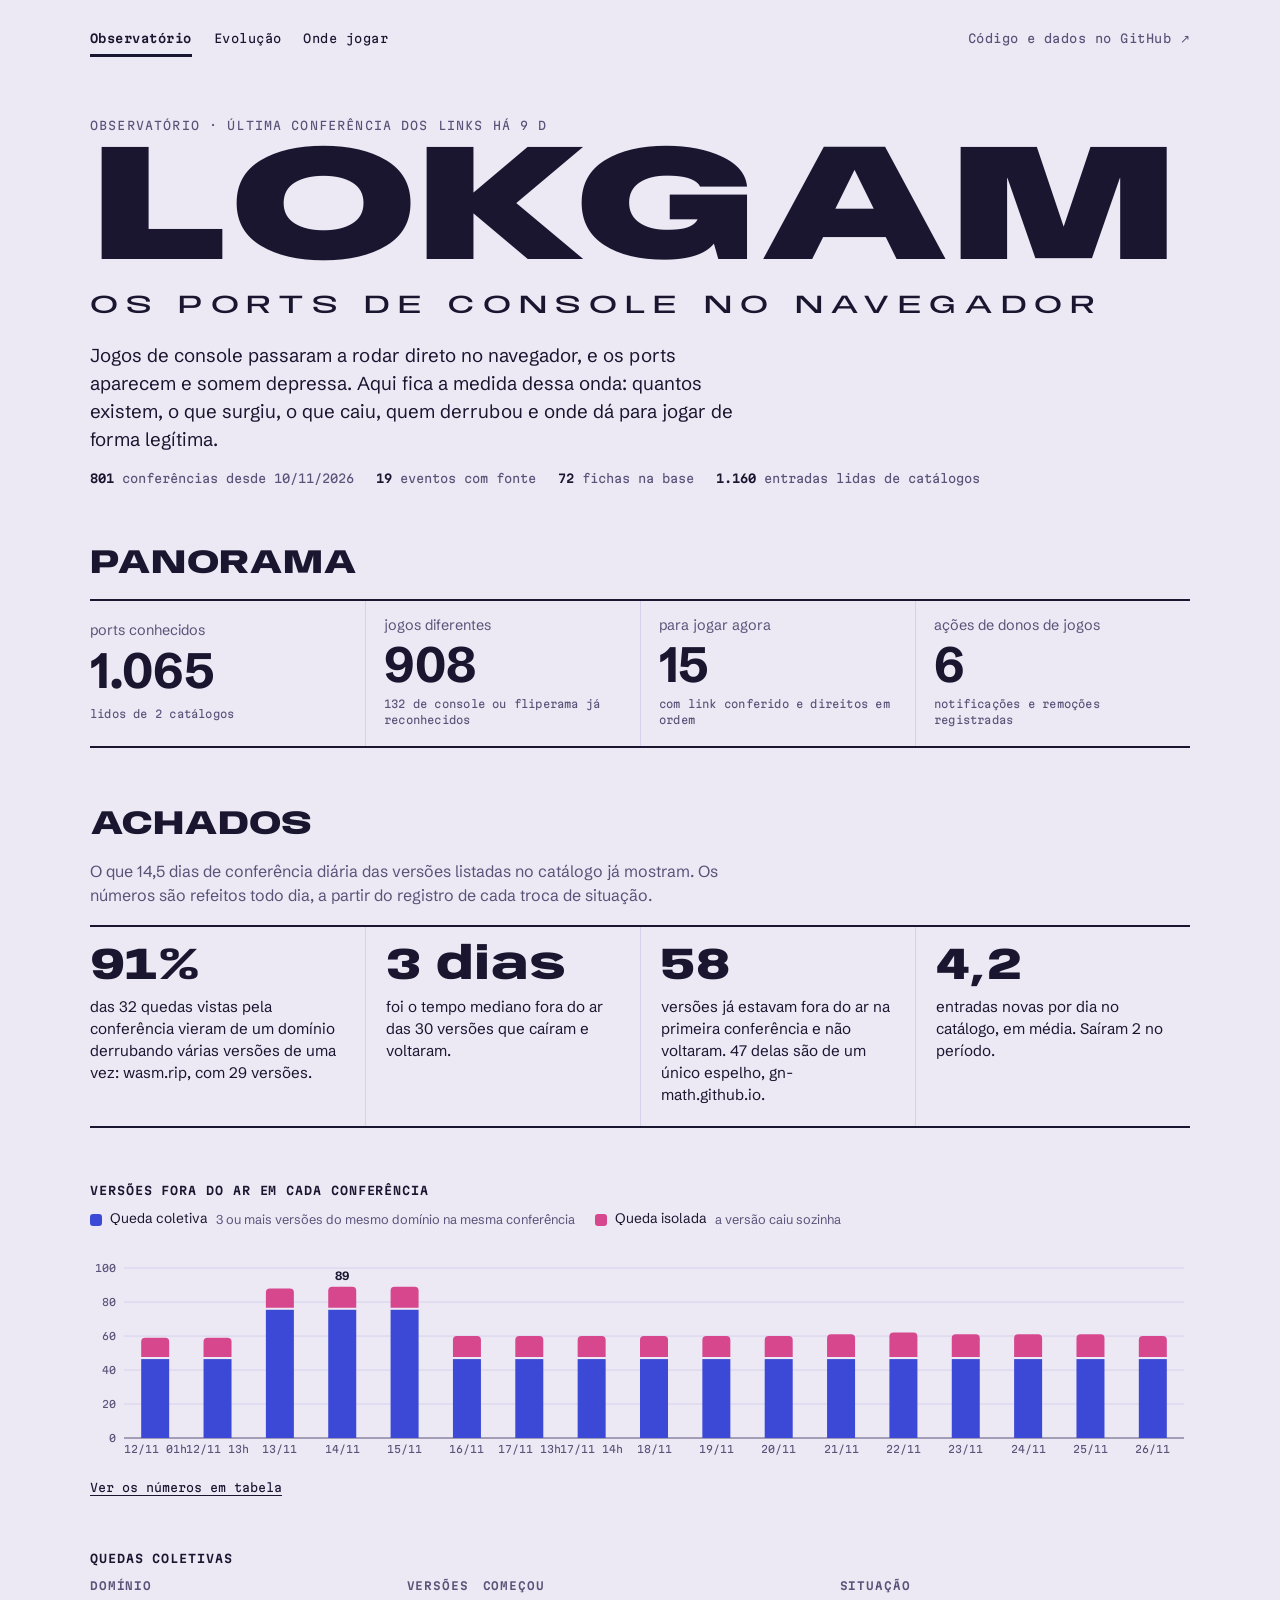
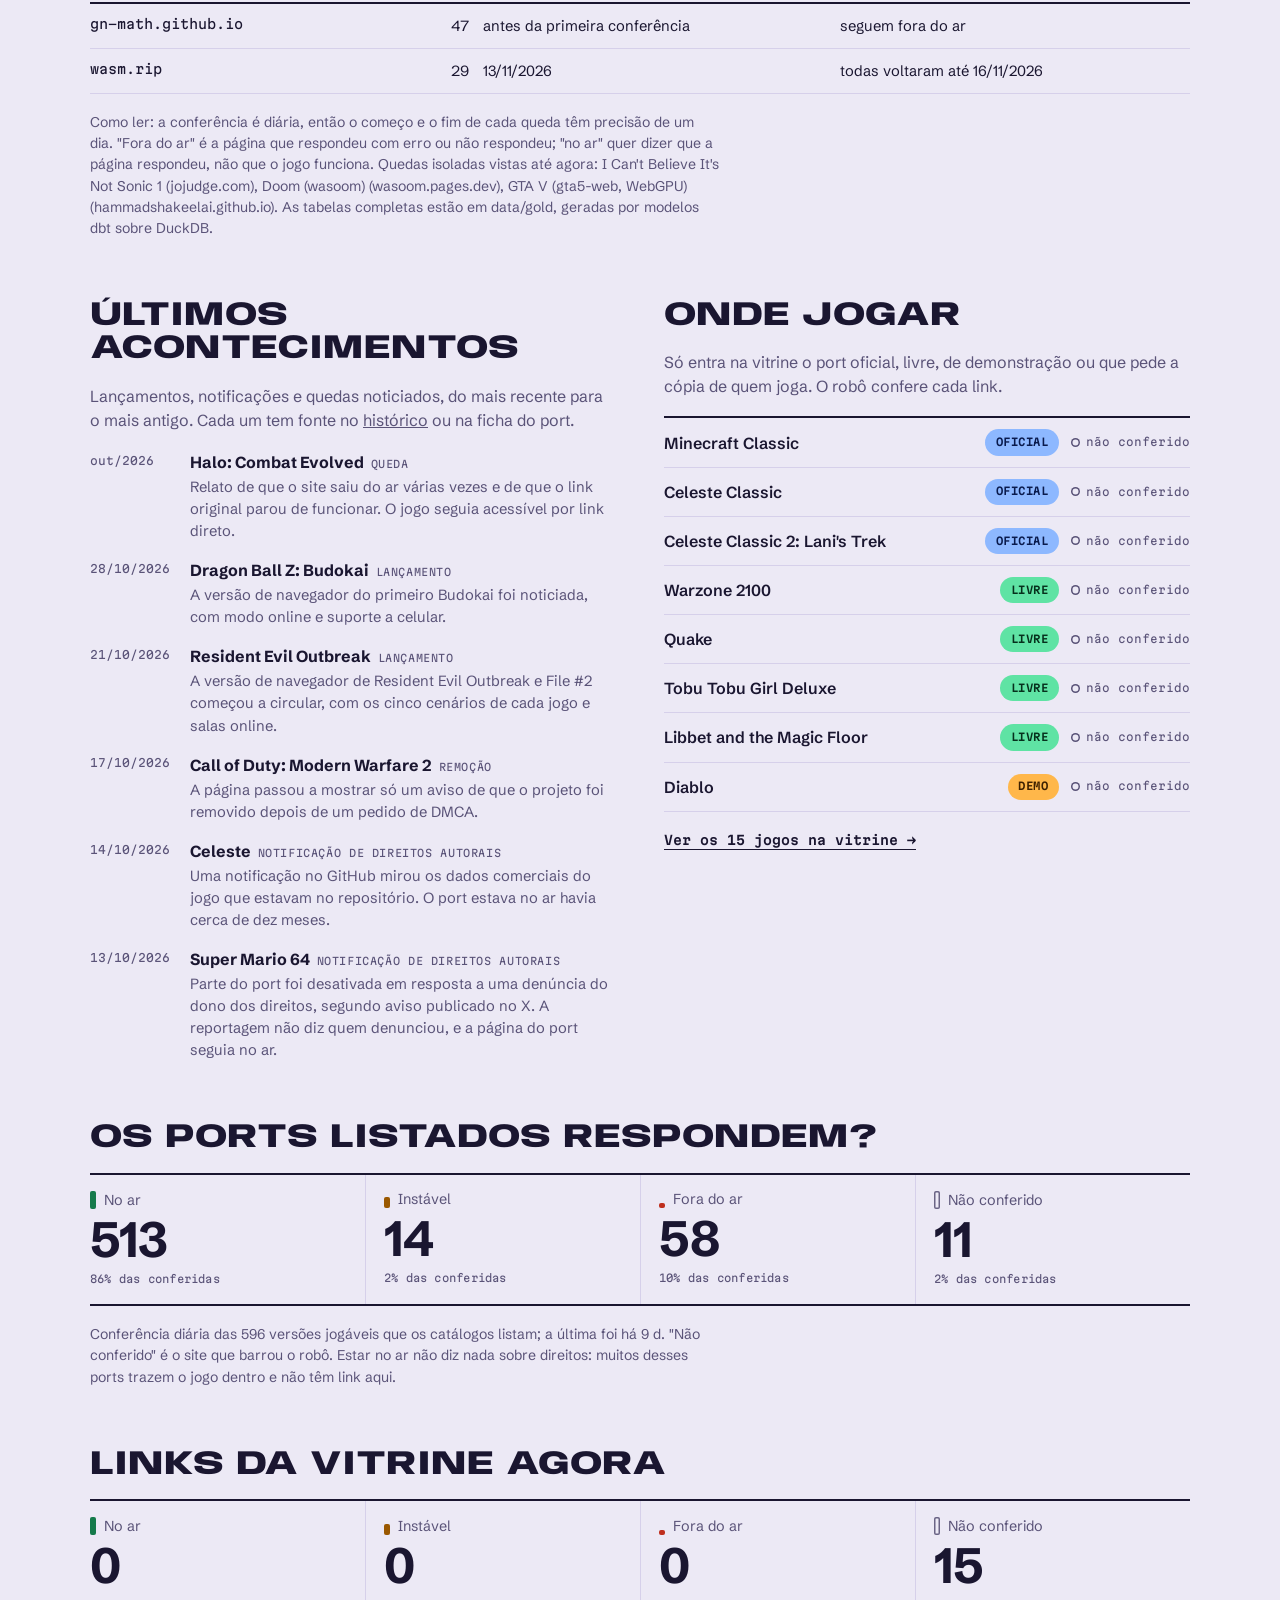
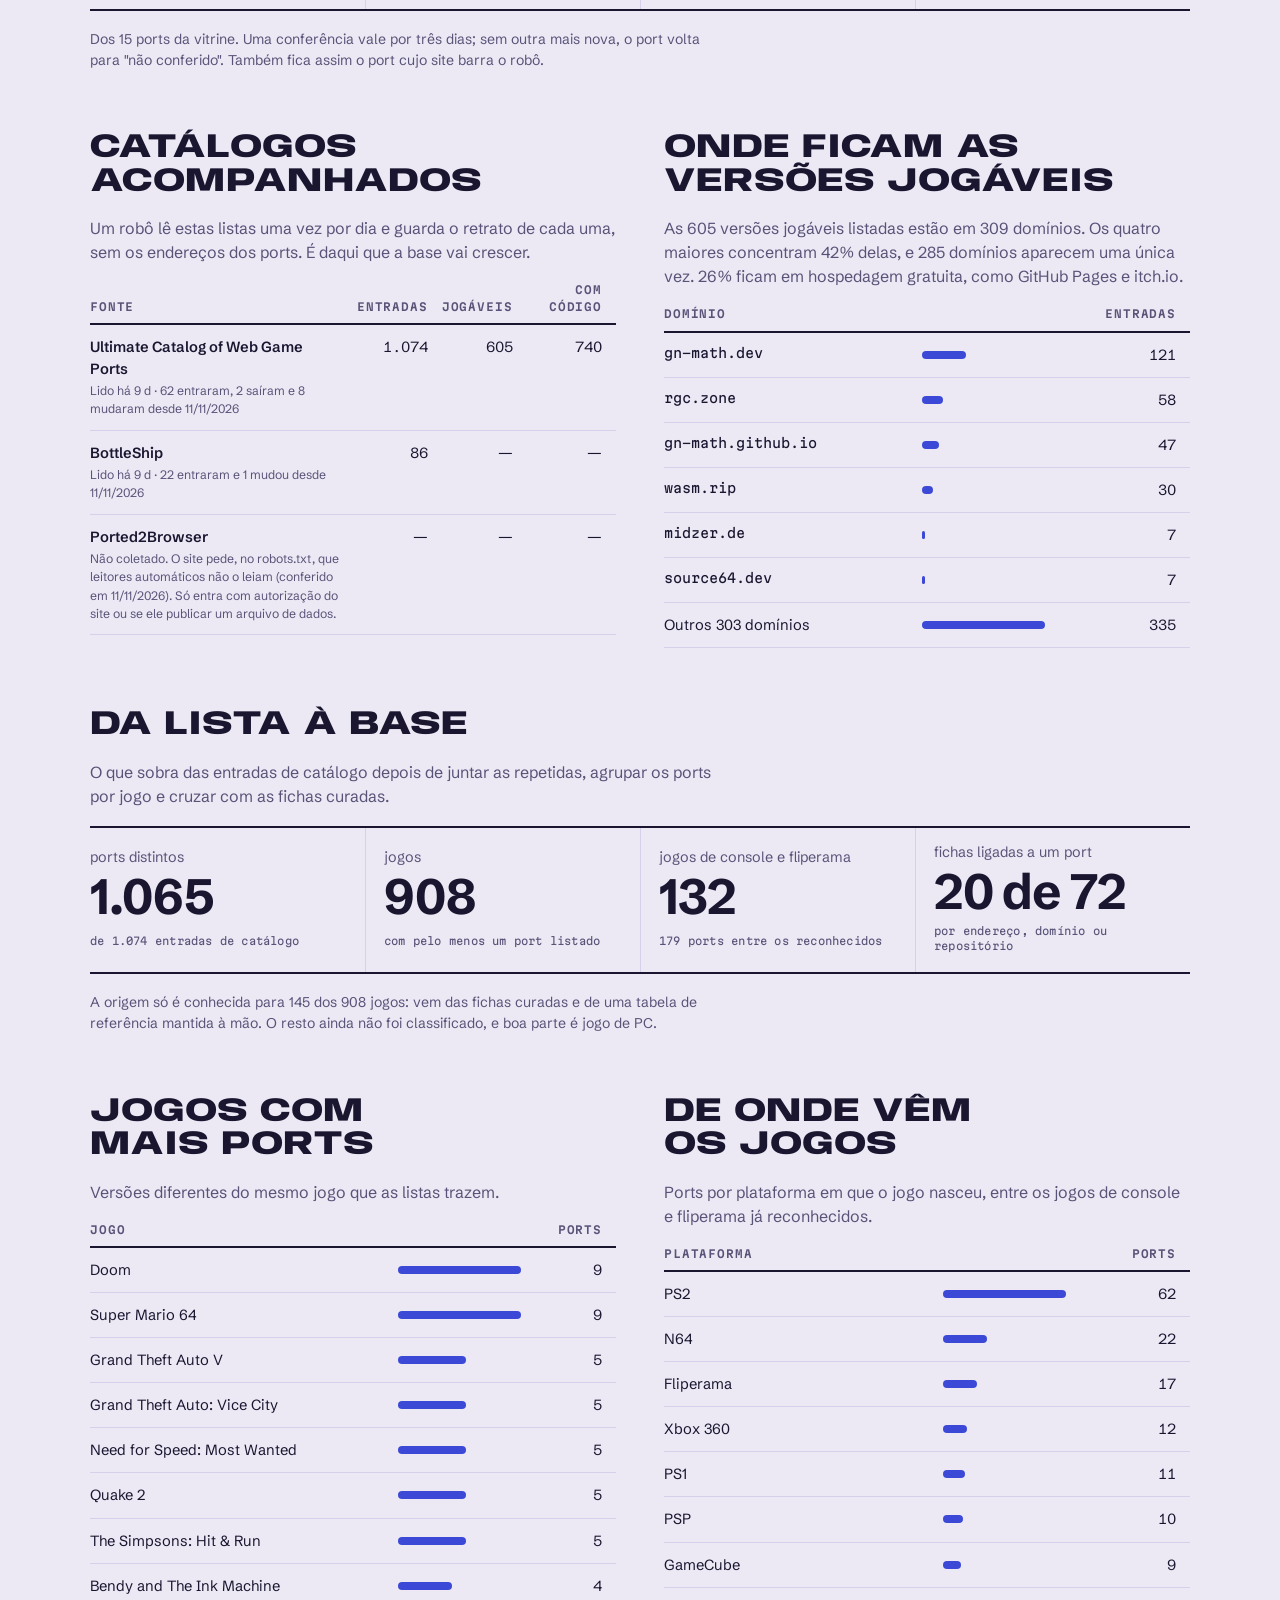
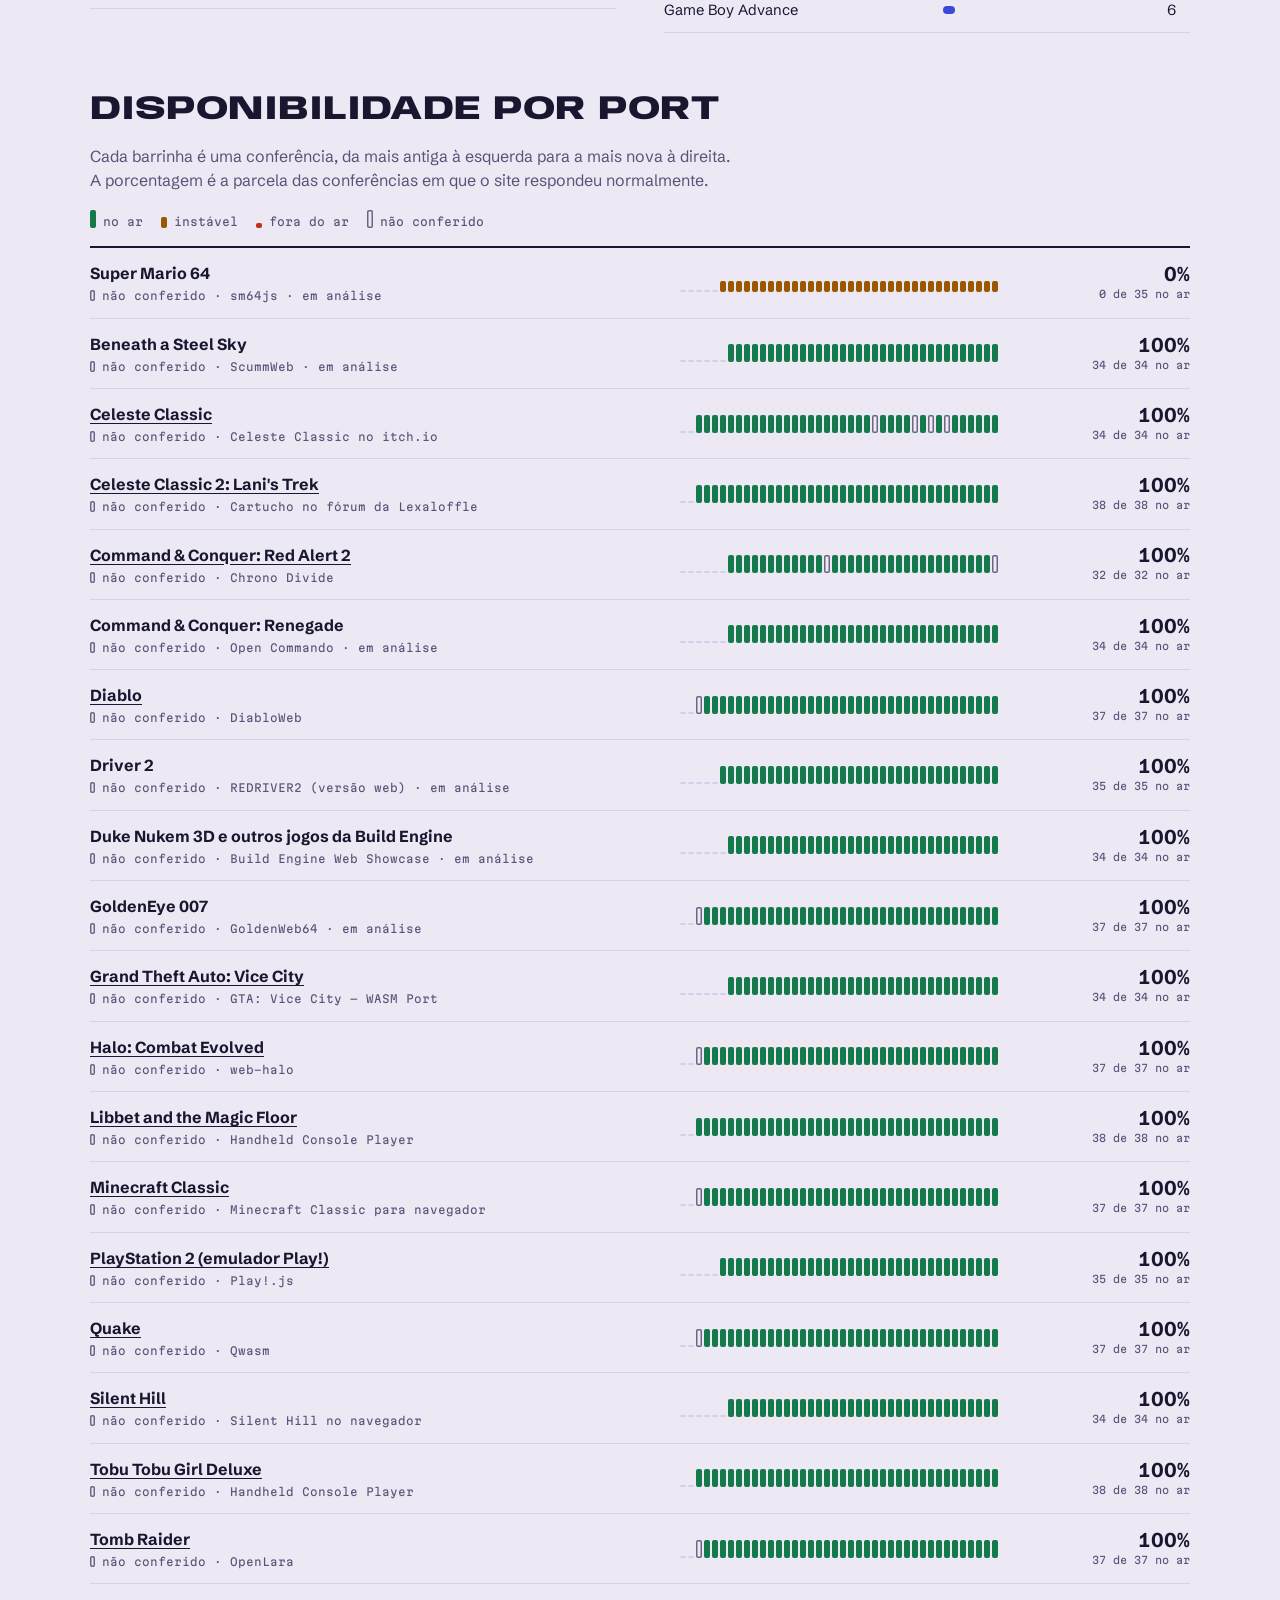
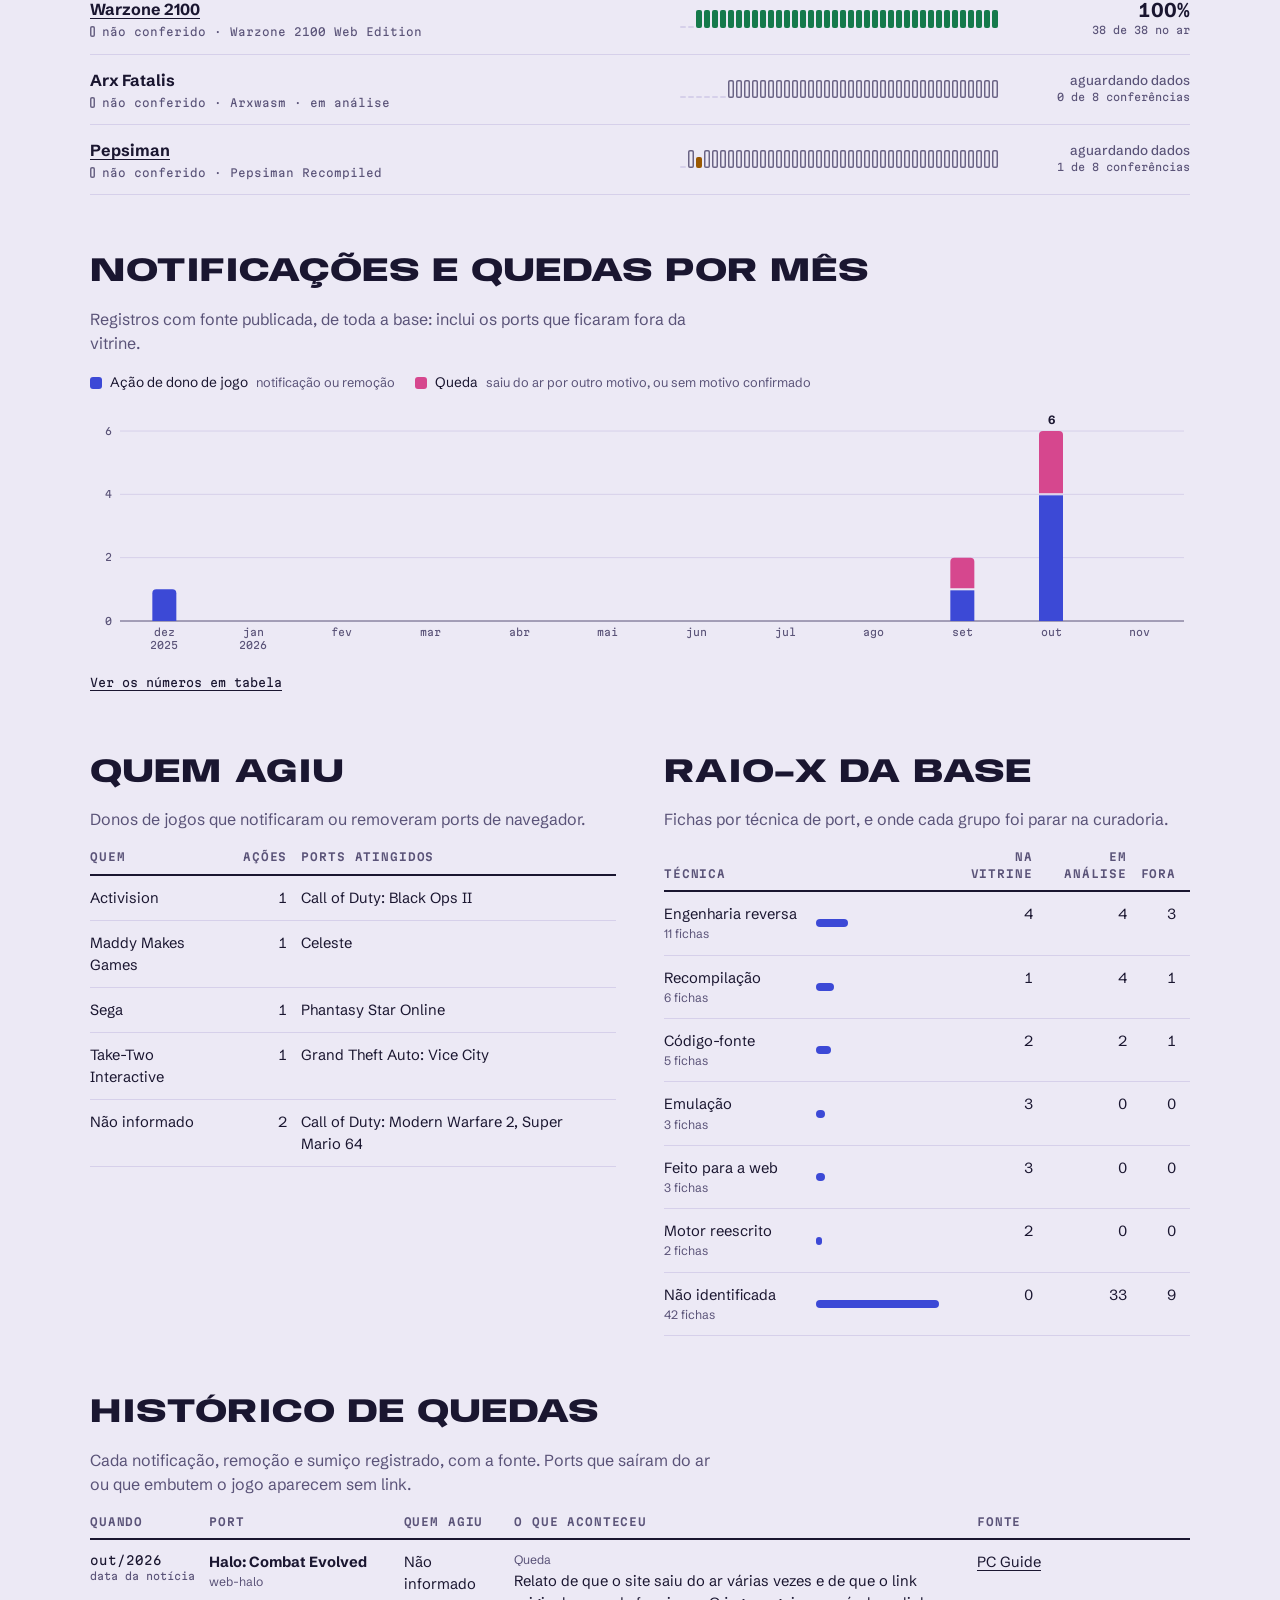
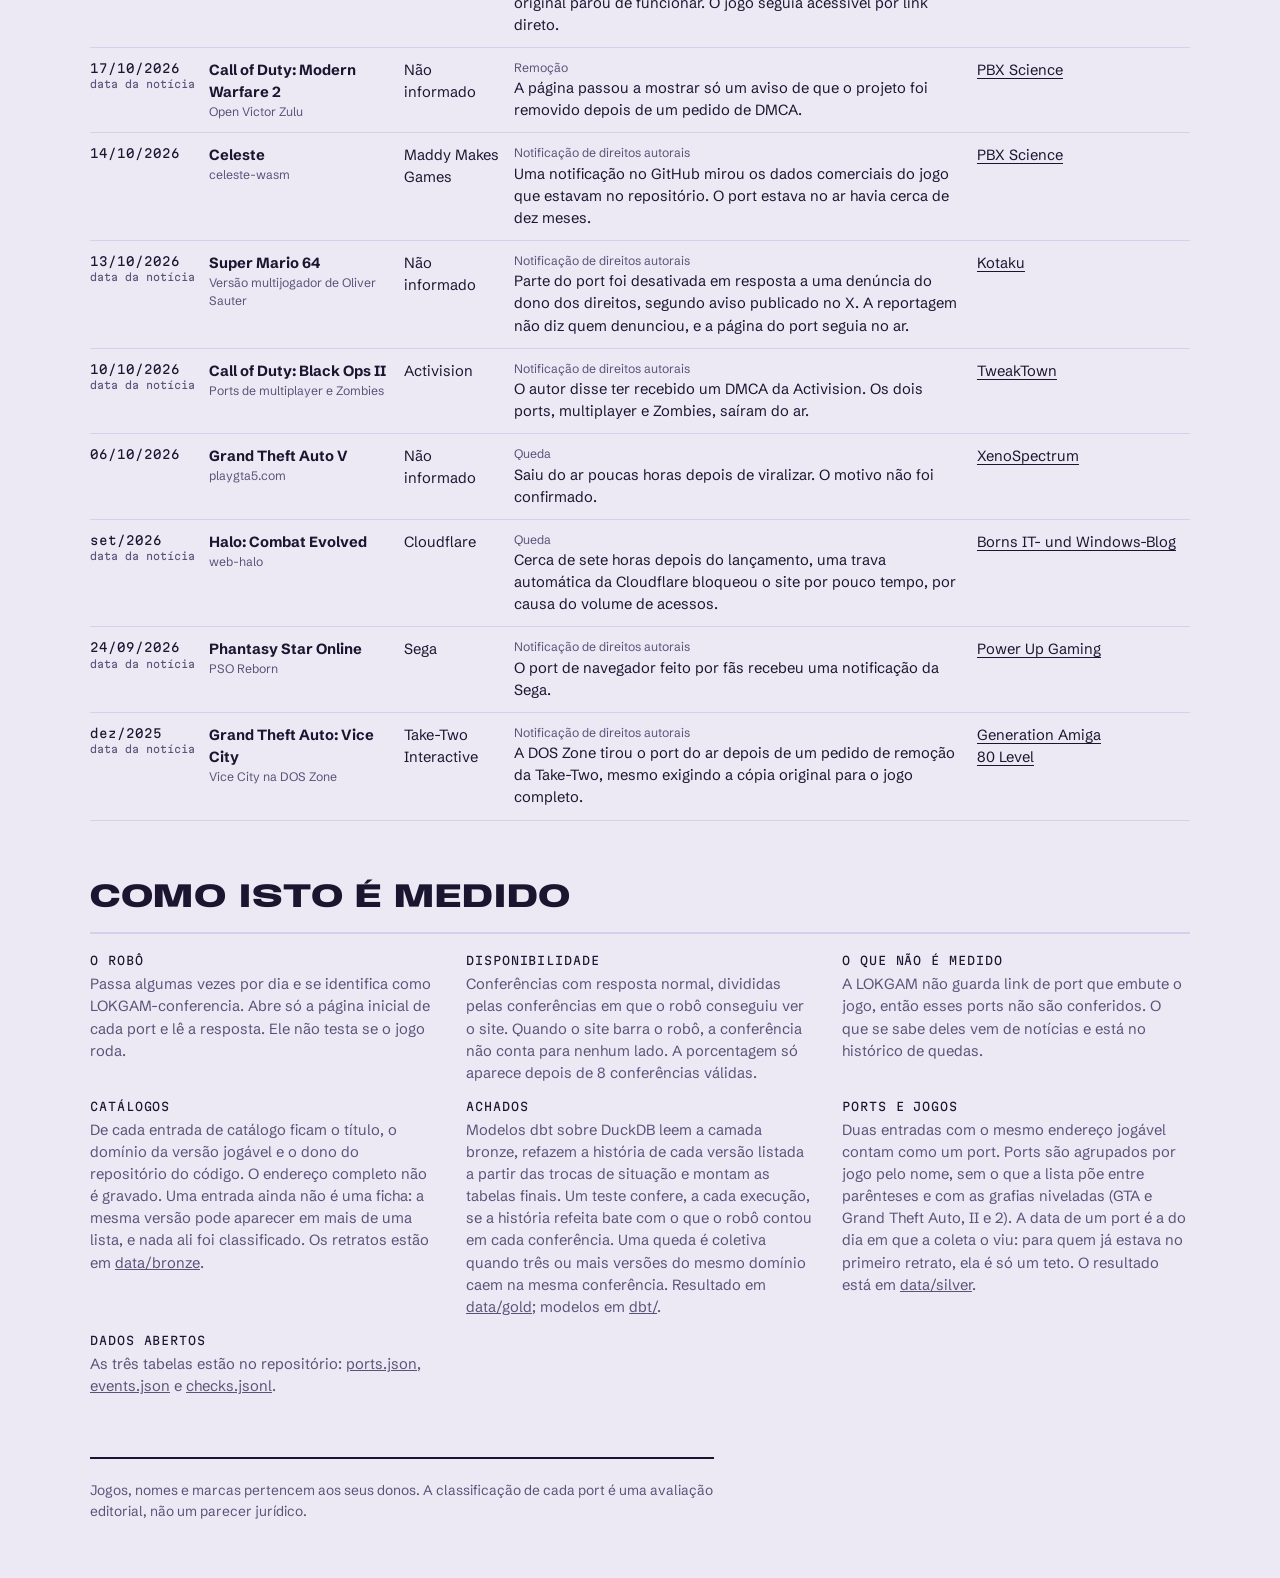
==== commit cf5a3986: "Conferência de links de 2026-11-27 08:36 UTC: 18 no ar, 1 instável, 3 não conferido" ====
--- a/docs/index.html
+++ b/docs/index.html
@@ -499,7 +499,7 @@
   </footer>
 </div>
 
-<script type="application/json" id="dados">{"repo":"https://github.com/GabrielKSG7/LOKGAM","min_samples":8,"totals":{"ports":72,"events":19,"checks":779,"first_check":"2026-11-10","last_check":"2026-11-26T21:33:52Z"},"availability":[{"id":"minecraft-classic","title":"Minecraft Classic","port_name":"Minecraft Classic para navegador","curation":"approved","checks":37,"observed":36,"online":36,"unstable":0,"offline":0,"blocked":1,"pct":1.0,"first_check":"2026-11-10","seen":{"checked_at":"2026-11-26T21:33:52Z","state":"online","method":"link_checker","reason":"ok","http_status":200,"response_ms":222},"last":{"checked_at":"2026-11-26T21:33:52Z","state":"online","method":"link_checker","reason":"ok","http_status":200,"response_ms":222},"strip":[["2026-11-10","unverified"],["2026-11-11T03:35:38Z","online"],["2026-11-11T14:25:08Z","online"],["2026-11-11T15:27:55Z","online"],["2026-11-11T16:44:37Z","online"],["2026-11-12T00:45:46Z","online"],["2026-11-12T15:17:38Z","online"],["2026-11-12T23:39:37Z","online"],["2026-11-13T06:48:16Z","online"],["2026-11-13T19:44:33Z","online"],["2026-11-14T06:25:58Z","online"],["2026-11-14T18:03:42Z","online"],["2026-11-14T22:25:31Z","online"],["2026-11-15T06:34:17Z","online"],["2026-11-15T18:52:38Z","online"],["2026-11-16T06:31:59Z","online"],["2026-11-16T22:04:19Z","online"],["2026-11-17T07:56:22Z","online"],["2026-11-17T20:57:02Z","online"],["2026-11-18T07:30:23Z","online"],["2026-11-18T20:33:42Z","online"],["2026-11-19T07:28:35Z","online"],["2026-11-19T20:39:20Z","online"],["2026-11-20T07:18:36Z","online"],["2026-11-20T20:23:30Z","online"],["2026-11-21T07:10:20Z","online"],["2026-11-21T19:18:05Z","online"],["2026-11-22T06:50:15Z","online"],["2026-11-22T19:42:10Z","online"],["2026-11-23T07:41:27Z","online"],["2026-11-23T23:55:05Z","online"],["2026-11-24T09:55:53Z","online"],["2026-11-24T22:28:03Z","online"],["2026-11-25T08:37:00Z","online"],["2026-11-25T21:43:23Z","online"],["2026-11-26T08:20:45Z","online"],["2026-11-26T21:33:52Z","online"]]},{"id":"celeste-classic","title":"Celeste Classic","port_name":"Celeste Classic no itch.io","curation":"approved","checks":37,"observed":33,"online":33,"unstable":0,"offline":0,"blocked":4,"pct":1.0,"first_check":"2026-11-10","seen":{"checked_at":"2026-11-26T21:33:52Z","state":"online","method":"link_checker","reason":"ok","http_status":200,"response_ms":218},"last":{"checked_at":"2026-11-26T21:33:52Z","state":"online","method":"link_checker","reason":"ok","http_status":200,"response_ms":218},"strip":[["2026-11-10","online"],["2026-11-11T03:35:38Z","online"],["2026-11-11T14:25:08Z","online"],["2026-11-11T15:27:55Z","online"],["2026-11-11T16:44:37Z","online"],["2026-11-12T00:45:46Z","online"],["2026-11-12T15:17:38Z","online"],["2026-11-12T23:39:37Z","online"],["2026-11-13T06:48:16Z","online"],["2026-11-13T19:44:33Z","online"],["2026-11-14T06:25:58Z","online"],["2026-11-14T18:03:42Z","online"],["2026-11-14T22:25:31Z","online"],["2026-11-15T06:34:17Z","online"],["2026-11-15T18:52:38Z","online"],["2026-11-16T06:31:59Z","online"],["2026-11-16T22:04:19Z","online"],["2026-11-17T07:56:22Z","online"],["2026-11-17T20:57:02Z","online"],["2026-11-18T07:30:23Z","online"],["2026-11-18T20:33:42Z","online"],["2026-11-19T07:28:35Z","online"],["2026-11-19T20:39:20Z","unverified"],["2026-11-20T07:18:36Z","online"],["2026-11-20T20:23:30Z","online"],["2026-11-21T07:10:20Z","online"],["2026-11-21T19:18:05Z","online"],["2026-11-22T06:50:15Z","unverified"],["2026-11-22T19:42:10Z","online"],["2026-11-23T07:41:27Z","unverified"],["2026-11-23T23:55:05Z","online"],["2026-11-24T09:55:53Z","unverified"],["2026-11-24T22:28:03Z","online"],["2026-11-25T08:37:00Z","online"],["2026-11-25T21:43:23Z","online"],["2026-11-26T08:20:45Z","online"],["2026-11-26T21:33:52Z","online"]]},{"id":"celeste-classic-2","title":"Celeste Classic 2: Lani's Trek","port_name":"Cartucho no fórum da Lexaloffle","curation":"approved","checks":37,"observed":37,"online":37,"unstable":0,"offline":0,"blocked":0,"pct":1.0,"first_check":"2026-11-10","seen":{"checked_at":"2026-11-26T21:33:52Z","state":"online","method":"link_checker","reason":"ok","http_status":200,"response_ms":210},"last":{"checked_at":"2026-11-26T21:33:52Z","state":"online","method":"link_checker","reason":"ok","http_status":200,"response_ms":210},"strip":[["2026-11-10","online"],["2026-11-11T03:35:38Z","online"],["2026-11-11T14:25:08Z","online"],["2026-11-11T15:27:55Z","online"],["2026-11-11T16:44:37Z","online"],["2026-11-12T00:45:46Z","online"],["2026-11-12T15:17:38Z","online"],["2026-11-12T23:39:37Z","online"],["2026-11-13T06:48:16Z","online"],["2026-11-13T19:44:33Z","online"],["2026-11-14T06:25:58Z","online"],["2026-11-14T18:03:42Z","online"],["2026-11-14T22:25:31Z","online"],["2026-11-15T06:34:17Z","online"],["2026-11-15T18:52:38Z","online"],["2026-11-16T06:31:59Z","online"],["2026-11-16T22:04:19Z","online"],["2026-11-17T07:56:22Z","online"],["2026-11-17T20:57:02Z","online"],["2026-11-18T07:30:23Z","online"],["2026-11-18T20:33:42Z","online"],["2026-11-19T07:28:35Z","online"],["2026-11-19T20:39:20Z","online"],["2026-11-20T07:18:36Z","online"],["2026-11-20T20:23:30Z","online"],["2026-11-21T07:10:20Z","online"],["2026-11-21T19:18:05Z","online"],["2026-11-22T06:50:15Z","online"],["2026-11-22T19:42:10Z","online"],["2026-11-23T07:41:27Z","online"],["2026-11-23T23:55:05Z","online"],["2026-11-24T09:55:53Z","online"],["2026-11-24T22:28:03Z","online"],["2026-11-25T08:37:00Z","online"],["2026-11-25T21:43:23Z","online"],["2026-11-26T08:20:45Z","online"],["2026-11-26T21:33:52Z","online"]]},{"id":"warzone-2100","title":"Warzone 2100","port_name":"Warzone 2100 Web Edition","curation":"approved","checks":37,"observed":37,"online":37,"unstable":0,"offline":0,"blocked":0,"pct":1.0,"first_check":"2026-11-10","seen":{"checked_at":"2026-11-26T21:33:52Z","state":"online","method":"link_checker","reason":"ok","http_status":200,"response_ms":91},"last":{"checked_at":"2026-11-26T21:33:52Z","state":"online","method":"link_checker","reason":"ok","http_status":200,"response_ms":91},"strip":[["2026-11-10","online"],["2026-11-11T03:35:38Z","online"],["2026-11-11T14:25:08Z","online"],["2026-11-11T15:27:55Z","online"],["2026-11-11T16:44:37Z","online"],["2026-11-12T00:45:46Z","online"],["2026-11-12T15:17:38Z","online"],["2026-11-12T23:39:37Z","online"],["2026-11-13T06:48:16Z","online"],["2026-11-13T19:44:33Z","online"],["2026-11-14T06:25:58Z","online"],["2026-11-14T18:03:42Z","online"],["2026-11-14T22:25:31Z","online"],["2026-11-15T06:34:17Z","online"],["2026-11-15T18:52:38Z","online"],["2026-11-16T06:31:59Z","online"],["2026-11-16T22:04:19Z","online"],["2026-11-17T07:56:22Z","online"],["2026-11-17T20:57:02Z","online"],["2026-11-18T07:30:23Z","online"],["2026-11-18T20:33:42Z","online"],["2026-11-19T07:28:35Z","online"],["2026-11-19T20:39:20Z","online"],["2026-11-20T07:18:36Z","online"],["2026-11-20T20:23:30Z","online"],["2026-11-21T07:10:20Z","online"],["2026-11-21T19:18:05Z","online"],["2026-11-22T06:50:15Z","online"],["2026-11-22T19:42:10Z","online"],["2026-11-23T07:41:27Z","online"],["2026-11-23T23:55:05Z","online"],["2026-11-24T09:55:53Z","online"],["2026-11-24T22:28:03Z","online"],["2026-11-25T08:37:00Z","online"],["2026-11-25T21:43:23Z","online"],["2026-11-26T08:20:45Z","online"],["2026-11-26T21:33:52Z","online"]]},{"id":"quake-qwasm","title":"Quake","port_name":"Qwasm","curation":"approved","checks":37,"observed":36,"online":36,"unstable":0,"offline":0,"blocked":1,"pct":1.0,"first_check":"2026-11-10","seen":{"checked_at":"2026-11-26T21:33:52Z","state":"online","method":"link_checker","reason":"ok","http_status":200,"response_ms":255},"last":{"checked_at":"2026-11-26T21:33:52Z","state":"online","method":"link_checker","reason":"ok","http_status":200,"response_ms":255},"strip":[["2026-11-10","unverified"],["2026-11-11T03:35:38Z","online"],["2026-11-11T14:25:08Z","online"],["2026-11-11T15:27:55Z","online"],["2026-11-11T16:44:37Z","online"],["2026-11-12T00:45:46Z","online"],["2026-11-12T15:17:38Z","online"],["2026-11-12T23:39:37Z","online"],["2026-11-13T06:48:16Z","online"],["2026-11-13T19:44:33Z","online"],["2026-11-14T06:25:58Z","online"],["2026-11-14T18:03:42Z","online"],["2026-11-14T22:25:31Z","online"],["2026-11-15T06:34:17Z","online"],["2026-11-15T18:52:38Z","online"],["2026-11-16T06:31:59Z","online"],["2026-11-16T22:04:19Z","online"],["2026-11-17T07:56:22Z","online"],["2026-11-17T20:57:02Z","online"],["2026-11-18T07:30:23Z","online"],["2026-11-18T20:33:42Z","online"],["2026-11-19T07:28:35Z","online"],["2026-11-19T20:39:20Z","online"],["2026-11-20T07:18:36Z","online"],["2026-11-20T20:23:30Z","online"],["2026-11-21T07:10:20Z","online"],["2026-11-21T19:18:05Z","online"],["2026-11-22T06:50:15Z","online"],["2026-11-22T19:42:10Z","online"],["2026-11-23T07:41:27Z","online"],["2026-11-23T23:55:05Z","online"],["2026-11-24T09:55:53Z","online"],["2026-11-24T22:28:03Z","online"],["2026-11-25T08:37:00Z","online"],["2026-11-25T21:43:23Z","online"],["2026-11-26T08:20:45Z","online"],["2026-11-26T21:33:52Z","online"]]},{"id":"tobu-tobu-girl-deluxe","title":"Tobu Tobu Girl Deluxe","port_name":"Handheld Console Player","curation":"approved","checks":37,"observed":37,"online":37,"unstable":0,"offline":0,"blocked":0,"pct":1.0,"first_check":"2026-11-10","seen":{"checked_at":"2026-11-26T21:33:52Z","state":"online","method":"link_checker","reason":"ok","http_status":200,"response_ms":375},"last":{"checked_at":"2026-11-26T21:33:52Z","state":"online","method":"link_checker","reason":"ok","http_status":200,"response_ms":375},"strip":[["2026-11-10","online"],["2026-11-11T03:35:38Z","online"],["2026-11-11T14:25:08Z","online"],["2026-11-11T15:27:55Z","online"],["2026-11-11T16:44:37Z","online"],["2026-11-12T00:45:46Z","online"],["2026-11-12T15:17:38Z","online"],["2026-11-12T23:39:37Z","online"],["2026-11-13T06:48:16Z","online"],["2026-11-13T19:44:33Z","online"],["2026-11-14T06:25:58Z","online"],["2026-11-14T18:03:42Z","online"],["2026-11-14T22:25:31Z","online"],["2026-11-15T06:34:17Z","online"],["2026-11-15T18:52:38Z","online"],["2026-11-16T06:31:59Z","online"],["2026-11-16T22:04:19Z","online"],["2026-11-17T07:56:22Z","online"],["2026-11-17T20:57:02Z","online"],["2026-11-18T07:30:23Z","online"],["2026-11-18T20:33:42Z","online"],["2026-11-19T07:28:35Z","online"],["2026-11-19T20:39:20Z","online"],["2026-11-20T07:18:36Z","online"],["2026-11-20T20:23:30Z","online"],["2026-11-21T07:10:20Z","online"],["2026-11-21T19:18:05Z","online"],["2026-11-22T06:50:15Z","online"],["2026-11-22T19:42:10Z","online"],["2026-11-23T07:41:27Z","online"],["2026-11-23T23:55:05Z","online"],["2026-11-24T09:55:53Z","online"],["2026-11-24T22:28:03Z","online"],["2026-11-25T08:37:00Z","online"],["2026-11-25T21:43:23Z","online"],["2026-11-26T08:20:45Z","online"],["2026-11-26T21:33:52Z","online"]]},{"id":"libbet-magic-floor","title":"Libbet and the Magic Floor","port_name":"Handheld Console Player","curation":"approved","checks":37,"observed":37,"online":37,"unstable":0,"offline":0,"blocked":0,"pct":1.0,"first_check":"2026-11-10","seen":{"checked_at":"2026-11-26T21:33:52Z","state":"online","method":"link_checker","reason":"ok","http_status":200,"response_ms":291},"last":{"checked_at":"2026-11-26T21:33:52Z","state":"online","method":"link_checker","reason":"ok","http_status":200,"response_ms":291},"strip":[["2026-11-10","online"],["2026-11-11T03:35:38Z","online"],["2026-11-11T14:25:08Z","online"],["2026-11-11T15:27:55Z","online"],["2026-11-11T16:44:37Z","online"],["2026-11-12T00:45:46Z","online"],["2026-11-12T15:17:38Z","online"],["2026-11-12T23:39:37Z","online"],["2026-11-13T06:48:16Z","online"],["2026-11-13T19:44:33Z","online"],["2026-11-14T06:25:58Z","online"],["2026-11-14T18:03:42Z","online"],["2026-11-14T22:25:31Z","online"],["2026-11-15T06:34:17Z","online"],["2026-11-15T18:52:38Z","online"],["2026-11-16T06:31:59Z","online"],["2026-11-16T22:04:19Z","online"],["2026-11-17T07:56:22Z","online"],["2026-11-17T20:57:02Z","online"],["2026-11-18T07:30:23Z","online"],["2026-11-18T20:33:42Z","online"],["2026-11-19T07:28:35Z","online"],["2026-11-19T20:39:20Z","online"],["2026-11-20T07:18:36Z","online"],["2026-11-20T20:23:30Z","online"],["2026-11-21T07:10:20Z","online"],["2026-11-21T19:18:05Z","online"],["2026-11-22T06:50:15Z","online"],["2026-11-22T19:42:10Z","online"],["2026-11-23T07:41:27Z","online"],["2026-11-23T23:55:05Z","online"],["2026-11-24T09:55:53Z","online"],["2026-11-24T22:28:03Z","online"],["2026-11-25T08:37:00Z","online"],["2026-11-25T21:43:23Z","online"],["2026-11-26T08:20:45Z","online"],["2026-11-26T21:33:52Z","online"]]},{"id":"diablo-web","title":"Diablo","port_name":"DiabloWeb","curation":"approved","checks":37,"observed":36,"online":36,"unstable":0,"offline":0,"blocked":1,"pct":1.0,"first_check":"2026-11-10","seen":{"checked_at":"2026-11-26T21:33:52Z","state":"online","method":"link_checker","reason":"ok","http_status":200,"response_ms":133},"last":{"checked_at":"2026-11-26T21:33:52Z","state":"online","method":"link_checker","reason":"ok","http_status":200,"response_ms":133},"strip":[["2026-11-10","unverified"],["2026-11-11T03:35:38Z","online"],["2026-11-11T14:25:08Z","online"],["2026-11-11T15:27:55Z","online"],["2026-11-11T16:44:37Z","online"],["2026-11-12T00:45:46Z","online"],["2026-11-12T15:17:38Z","online"],["2026-11-12T23:39:37Z","online"],["2026-11-13T06:48:16Z","online"],["2026-11-13T19:44:33Z","online"],["2026-11-14T06:25:58Z","online"],["2026-11-14T18:03:42Z","online"],["2026-11-14T22:25:31Z","online"],["2026-11-15T06:34:17Z","online"],["2026-11-15T18:52:38Z","online"],["2026-11-16T06:31:59Z","online"],["2026-11-16T22:04:19Z","online"],["2026-11-17T07:56:22Z","online"],["2026-11-17T20:57:02Z","online"],["2026-11-18T07:30:23Z","online"],["2026-11-18T20:33:42Z","online"],["2026-11-19T07:28:35Z","online"],["2026-11-19T20:39:20Z","online"],["2026-11-20T07:18:36Z","online"],["2026-11-20T20:23:30Z","online"],["2026-11-21T07:10:20Z","online"],["2026-11-21T19:18:05Z","online"],["2026-11-22T06:50:15Z","online"],["2026-11-22T19:42:10Z","online"],["2026-11-23T07:41:27Z","online"],["2026-11-23T23:55:05Z","online"],["2026-11-24T09:55:53Z","online"],["2026-11-24T22:28:03Z","online"],["2026-11-25T08:37:00Z","online"],["2026-11-25T21:43:23Z","online"],["2026-11-26T08:20:45Z","online"],["2026-11-26T21:33:52Z","online"]]},{"id":"tomb-raider-openlara","title":"Tomb Raider","port_name":"OpenLara","curation":"approved","checks":37,"observed":36,"online":36,"unstable":0,"offline":0,"blocked":1,"pct":1.0,"first_check":"2026-11-10","seen":{"checked_at":"2026-11-26T21:33:52Z","state":"online","method":"link_checker","reason":"ok","http_status":200,"response_ms":1363},"last":{"checked_at":"2026-11-26T21:33:52Z","state":"online","method":"link_checker","reason":"ok","http_status":200,"response_ms":1363},"strip":[["2026-11-10","unverified"],["2026-11-11T03:35:38Z","online"],["2026-11-11T14:25:08Z","online"],["2026-11-11T15:27:55Z","online"],["2026-11-11T16:44:37Z","online"],["2026-11-12T00:45:46Z","online"],["2026-11-12T15:17:38Z","online"],["2026-11-12T23:39:37Z","online"],["2026-11-13T06:48:16Z","online"],["2026-11-13T19:44:33Z","online"],["2026-11-14T06:25:58Z","online"],["2026-11-14T18:03:42Z","online"],["2026-11-14T22:25:31Z","online"],["2026-11-15T06:34:17Z","online"],["2026-11-15T18:52:38Z","online"],["2026-11-16T06:31:59Z","online"],["2026-11-16T22:04:19Z","online"],["2026-11-17T07:56:22Z","online"],["2026-11-17T20:57:02Z","online"],["2026-11-18T07:30:23Z","online"],["2026-11-18T20:33:42Z","online"],["2026-11-19T07:28:35Z","online"],["2026-11-19T20:39:20Z","online"],["2026-11-20T07:18:36Z","online"],["2026-11-20T20:23:30Z","online"],["2026-11-21T07:10:20Z","online"],["2026-11-21T19:18:05Z","online"],["2026-11-22T06:50:15Z","online"],["2026-11-22T19:42:10Z","online"],["2026-11-23T07:41:27Z","online"],["2026-11-23T23:55:05Z","online"],["2026-11-24T09:55:53Z","online"],["2026-11-24T22:28:03Z","online"],["2026-11-25T08:37:00Z","online"],["2026-11-25T21:43:23Z","online"],["2026-11-26T08:20:45Z","online"],["2026-11-26T21:33:52Z","online"]]},{"id":"halo-ce-web","title":"Halo: Combat Evolved","port_name":"web-halo","curation":"approved","checks":37,"observed":36,"online":36,"unstable":0,"offline":0,"blocked":1,"pct":1.0,"first_check":"2026-11-10","seen":{"checked_at":"2026-11-26T21:33:52Z","state":"online","method":"link_checker","reason":"ok","http_status":200,"response_ms":189},"last":{"checked_at":"2026-11-26T21:33:52Z","state":"online","method":"link_checker","reason":"ok","http_status":200,"response_ms":189},"strip":[["2026-11-10","unverified"],["2026-11-11T03:35:38Z","online"],["2026-11-11T14:25:08Z","online"],["2026-11-11T15:27:55Z","online"],["2026-11-11T16:44:37Z","online"],["2026-11-12T00:45:46Z","online"],["2026-11-12T15:17:38Z","online"],["2026-11-12T23:39:37Z","online"],["2026-11-13T06:48:16Z","online"],["2026-11-13T19:44:33Z","online"],["2026-11-14T06:25:58Z","online"],["2026-11-14T18:03:42Z","online"],["2026-11-14T22:25:31Z","online"],["2026-11-15T06:34:17Z","online"],["2026-11-15T18:52:38Z","online"],["2026-11-16T06:31:59Z","online"],["2026-11-16T22:04:19Z","online"],["2026-11-17T07:56:22Z","online"],["2026-11-17T20:57:02Z","online"],["2026-11-18T07:30:23Z","online"],["2026-11-18T20:33:42Z","online"],["2026-11-19T07:28:35Z","online"],["2026-11-19T20:39:20Z","online"],["2026-11-20T07:18:36Z","online"],["2026-11-20T20:23:30Z","online"],["2026-11-21T07:10:20Z","online"],["2026-11-21T19:18:05Z","online"],["2026-11-22T06:50:15Z","online"],["2026-11-22T19:42:10Z","online"],["2026-11-23T07:41:27Z","online"],["2026-11-23T23:55:05Z","online"],["2026-11-24T09:55:53Z","online"],["2026-11-24T22:28:03Z","online"],["2026-11-25T08:37:00Z","online"],["2026-11-25T21:43:23Z","online"],["2026-11-26T08:20:45Z","online"],["2026-11-26T21:33:52Z","online"]]},{"id":"pepsiman-recompiled","title":"Pepsiman","port_name":"Pepsiman Recompiled","curation":"approved","checks":38,"observed":1,"online":0,"unstable":1,"offline":0,"blocked":37,"pct":null,"first_check":"2026-11-10","seen":{"checked_at":"2026-11-11T02:55:00Z","state":"unstable","method":"manual","note":"Erro de acesso da Cloudflare ao abrir a página, relatado pelo curador."},"last":{"checked_at":"2026-11-26T21:33:52Z","state":"unverified","method":"link_checker","reason":"bot_blocked","http_status":403,"response_ms":292,"note":"O site barrou o robô (HTTP 403)."},"strip":[["2026-11-10","unverified"],["2026-11-11T02:55:00Z","unstable"],["2026-11-11T03:35:38Z","unverified"],["2026-11-11T14:25:08Z","unverified"],["2026-11-11T15:27:55Z","unverified"],["2026-11-11T16:44:37Z","unverified"],["2026-11-12T00:45:46Z","unverified"],["2026-11-12T15:17:38Z","unverified"],["2026-11-12T23:39:37Z","unverified"],["2026-11-13T06:48:16Z","unverified"],["2026-11-13T19:44:33Z","unverified"],["2026-11-14T06:25:58Z","unverified"],["2026-11-14T18:03:42Z","unverified"],["2026-11-14T22:25:31Z","unverified"],["2026-11-15T06:34:17Z","unverified"],["2026-11-15T18:52:38Z","unverified"],["2026-11-16T06:31:59Z","unverified"],["2026-11-16T22:04:19Z","unverified"],["2026-11-17T07:56:22Z","unverified"],["2026-11-17T20:57:02Z","unverified"],["2026-11-18T07:30:23Z","unverified"],["2026-11-18T20:33:42Z","unverified"],["2026-11-19T07:28:35Z","unverified"],["2026-11-19T20:39:20Z","unverified"],["2026-11-20T07:18:36Z","unverified"],["2026-11-20T20:23:30Z","unverified"],["2026-11-21T07:10:20Z","unverified"],["2026-11-21T19:18:05Z","unverified"],["2026-11-22T06:50:15Z","unverified"],["2026-11-22T19:42:10Z","unverified"],["2026-11-23T07:41:27Z","unverified"],["2026-11-23T23:55:05Z","unverified"],["2026-11-24T09:55:53Z","unverified"],["2026-11-24T22:28:03Z","unverified"],["2026-11-25T08:37:00Z","unverified"],["2026-11-25T21:43:23Z","unverified"],["2026-11-26T08:20:45Z","unverified"],["2026-11-26T21:33:52Z","unverified"]]},{"id":"goldeneye-goldenweb64","title":"GoldenEye 007","port_name":"GoldenWeb64","curation":"pending","checks":37,"observed":36,"online":36,"unstable":0,"offline":0,"blocked":1,"pct":1.0,"first_check":"2026-11-10","seen":{"checked_at":"2026-11-26T21:33:52Z","state":"online","method":"link_checker","reason":"ok","http_status":200,"response_ms":222},"last":{"checked_at":"2026-11-26T21:33:52Z","state":"online","method":"link_checker","reason":"ok","http_status":200,"response_ms":222},"strip":[["2026-11-10","unverified"],["2026-11-11T03:35:38Z","online"],["2026-11-11T14:25:08Z","online"],["2026-11-11T15:27:55Z","online"],["2026-11-11T16:44:37Z","online"],["2026-11-12T00:45:46Z","online"],["2026-11-12T15:17:38Z","online"],["2026-11-12T23:39:37Z","online"],["2026-11-13T06:48:16Z","online"],["2026-11-13T19:44:33Z","online"],["2026-11-14T06:25:58Z","online"],["2026-11-14T18:03:42Z","online"],["2026-11-14T22:25:31Z","online"],["2026-11-15T06:34:17Z","online"],["2026-11-15T18:52:38Z","online"],["2026-11-16T06:31:59Z","online"],["2026-11-16T22:04:19Z","online"],["2026-11-17T07:56:22Z","online"],["2026-11-17T20:57:02Z","online"],["2026-11-18T07:30:23Z","online"],["2026-11-18T20:33:42Z","online"],["2026-11-19T07:28:35Z","online"],["2026-11-19T20:39:20Z","online"],["2026-11-20T07:18:36Z","online"],["2026-11-20T20:23:30Z","online"],["2026-11-21T07:10:20Z","online"],["2026-11-21T19:18:05Z","online"],["2026-11-22T06:50:15Z","online"],["2026-11-22T19:42:10Z","online"],["2026-11-23T07:41:27Z","online"],["2026-11-23T23:55:05Z","online"],["2026-11-24T09:55:53Z","online"],["2026-11-24T22:28:03Z","online"],["2026-11-25T08:37:00Z","online"],["2026-11-25T21:43:23Z","online"],["2026-11-26T08:20:45Z","online"],["2026-11-26T21:33:52Z","online"]]},{"id":"ps2-play-js","title":"PlayStation 2 (emulador Play!)","port_name":"Play!.js","curation":"approved","checks":34,"observed":34,"online":34,"unstable":0,"offline":0,"blocked":0,"pct":1.0,"first_check":"2026-11-11T15:27:55Z","seen":{"checked_at":"2026-11-26T21:33:52Z","state":"online","method":"link_checker","reason":"ok","http_status":200,"response_ms":343},"last":{"checked_at":"2026-11-26T21:33:52Z","state":"online","method":"link_checker","reason":"ok","http_status":200,"response_ms":343},"strip":[["2026-11-11T15:27:55Z","online"],["2026-11-11T16:44:37Z","online"],["2026-11-12T00:45:46Z","online"],["2026-11-12T15:17:38Z","online"],["2026-11-12T23:39:37Z","online"],["2026-11-13T06:48:16Z","online"],["2026-11-13T19:44:33Z","online"],["2026-11-14T06:25:58Z","online"],["2026-11-14T18:03:42Z","online"],["2026-11-14T22:25:31Z","online"],["2026-11-15T06:34:17Z","online"],["2026-11-15T18:52:38Z","online"],["2026-11-16T06:31:59Z","online"],["2026-11-16T22:04:19Z","online"],["2026-11-17T07:56:22Z","online"],["2026-11-17T20:57:02Z","online"],["2026-11-18T07:30:23Z","online"],["2026-11-18T20:33:42Z","online"],["2026-11-19T07:28:35Z","online"],["2026-11-19T20:39:20Z","online"],["2026-11-20T07:18:36Z","online"],["2026-11-20T20:23:30Z","online"],["2026-11-21T07:10:20Z","online"],["2026-11-21T19:18:05Z","online"],["2026-11-22T06:50:15Z","online"],["2026-11-22T19:42:10Z","online"],["2026-11-23T07:41:27Z","online"],["2026-11-23T23:55:05Z","online"],["2026-11-24T09:55:53Z","online"],["2026-11-24T22:28:03Z","online"],["2026-11-25T08:37:00Z","online"],["2026-11-25T21:43:23Z","online"],["2026-11-26T08:20:45Z","online"],["2026-11-26T21:33:52Z","online"]]},{"id":"driver-2-redriver2","title":"Driver 2","port_name":"REDRIVER2 (versão web)","curation":"pending","checks":34,"observed":34,"online":34,"unstable":0,"offline":0,"blocked":0,"pct":1.0,"first_check":"2026-11-11T15:27:55Z","seen":{"checked_at":"2026-11-26T21:33:52Z","state":"online","method":"link_checker","reason":"ok","http_status":200,"response_ms":134},"last":{"checked_at":"2026-11-26T21:33:52Z","state":"online","method":"link_checker","reason":"ok","http_status":200,"response_ms":134},"strip":[["2026-11-11T15:27:55Z","online"],["2026-11-11T16:44:37Z","online"],["2026-11-12T00:45:46Z","online"],["2026-11-12T15:17:38Z","online"],["2026-11-12T23:39:37Z","online"],["2026-11-13T06:48:16Z","online"],["2026-11-13T19:44:33Z","online"],["2026-11-14T06:25:58Z","online"],["2026-11-14T18:03:42Z","online"],["2026-11-14T22:25:31Z","online"],["2026-11-15T06:34:17Z","online"],["2026-11-15T18:52:38Z","online"],["2026-11-16T06:31:59Z","online"],["2026-11-16T22:04:19Z","online"],["2026-11-17T07:56:22Z","online"],["2026-11-17T20:57:02Z","online"],["2026-11-18T07:30:23Z","online"],["2026-11-18T20:33:42Z","online"],["2026-11-19T07:28:35Z","online"],["2026-11-19T20:39:20Z","online"],["2026-11-20T07:18:36Z","online"],["2026-11-20T20:23:30Z","online"],["2026-11-21T07:10:20Z","online"],["2026-11-21T19:18:05Z","online"],["2026-11-22T06:50:15Z","online"],["2026-11-22T19:42:10Z","online"],["2026-11-23T07:41:27Z","online"],["2026-11-23T23:55:05Z","online"],["2026-11-24T09:55:53Z","online"],["2026-11-24T22:28:03Z","online"],["2026-11-25T08:37:00Z","online"],["2026-11-25T21:43:23Z","online"],["2026-11-26T08:20:45Z","online"],["2026-11-26T21:33:52Z","online"]]},{"id":"super-mario-64-sm64js","title":"Super Mario 64","port_name":"sm64js","curation":"pending","checks":34,"observed":34,"online":0,"unstable":34,"offline":0,"blocked":0,"pct":0.0,"first_check":"2026-11-11T15:27:55Z","seen":{"checked_at":"2026-11-26T21:33:52Z","state":"unstable","method":"link_checker","reason":"tls_error","response_ms":157,"note":"Problema no certificado de segurança do site."},"last":{"checked_at":"2026-11-26T21:33:52Z","state":"unstable","method":"link_checker","reason":"tls_error","response_ms":157,"note":"Problema no certificado de segurança do site."},"strip":[["2026-11-11T15:27:55Z","unstable"],["2026-11-11T16:44:37Z","unstable"],["2026-11-12T00:45:46Z","unstable"],["2026-11-12T15:17:38Z","unstable"],["2026-11-12T23:39:37Z","unstable"],["2026-11-13T06:48:16Z","unstable"],["2026-11-13T19:44:33Z","unstable"],["2026-11-14T06:25:58Z","unstable"],["2026-11-14T18:03:42Z","unstable"],["2026-11-14T22:25:31Z","unstable"],["2026-11-15T06:34:17Z","unstable"],["2026-11-15T18:52:38Z","unstable"],["2026-11-16T06:31:59Z","unstable"],["2026-11-16T22:04:19Z","unstable"],["2026-11-17T07:56:22Z","unstable"],["2026-11-17T20:57:02Z","unstable"],["2026-11-18T07:30:23Z","unstable"],["2026-11-18T20:33:42Z","unstable"],["2026-11-19T07:28:35Z","unstable"],["2026-11-19T20:39:20Z","unstable"],["2026-11-20T07:18:36Z","unstable"],["2026-11-20T20:23:30Z","unstable"],["2026-11-21T07:10:20Z","unstable"],["2026-11-21T19:18:05Z","unstable"],["2026-11-22T06:50:15Z","unstable"],["2026-11-22T19:42:10Z","unstable"],["2026-11-23T07:41:27Z","unstable"],["2026-11-23T23:55:05Z","unstable"],["2026-11-24T09:55:53Z","unstable"],["2026-11-24T22:28:03Z","unstable"],["2026-11-25T08:37:00Z","unstable"],["2026-11-25T21:43:23Z","unstable"],["2026-11-26T08:20:45Z","unstable"],["2026-11-26T21:33:52Z","unstable"]]},{"id":"gta-vice-city-wasm","title":"Grand Theft Auto: Vice City","port_name":"GTA: Vice City — WASM Port","curation":"approved","checks":33,"observed":33,"online":33,"unstable":0,"offline":0,"blocked":0,"pct":1.0,"first_check":"2026-11-11T16:44:37Z","seen":{"checked_at":"2026-11-26T21:33:52Z","state":"online","method":"link_checker","reason":"ok","http_status":200,"response_ms":96},"last":{"checked_at":"2026-11-26T21:33:52Z","state":"online","method":"link_checker","reason":"ok","http_status":200,"response_ms":96},"strip":[["2026-11-11T16:44:37Z","online"],["2026-11-12T00:45:46Z","online"],["2026-11-12T15:17:38Z","online"],["2026-11-12T23:39:37Z","online"],["2026-11-13T06:48:16Z","online"],["2026-11-13T19:44:33Z","online"],["2026-11-14T06:25:58Z","online"],["2026-11-14T18:03:42Z","online"],["2026-11-14T22:25:31Z","online"],["2026-11-15T06:34:17Z","online"],["2026-11-15T18:52:38Z","online"],["2026-11-16T06:31:59Z","online"],["2026-11-16T22:04:19Z","online"],["2026-11-17T07:56:22Z","online"],["2026-11-17T20:57:02Z","online"],["2026-11-18T07:30:23Z","online"],["2026-11-18T20:33:42Z","online"],["2026-11-19T07:28:35Z","online"],["2026-11-19T20:39:20Z","online"],["2026-11-20T07:18:36Z","online"],["2026-11-20T20:23:30Z","online"],["2026-11-21T07:10:20Z","online"],["2026-11-21T19:18:05Z","online"],["2026-11-22T06:50:15Z","online"],["2026-11-22T19:42:10Z","online"],["2026-11-23T07:41:27Z","online"],["2026-11-23T23:55:05Z","online"],["2026-11-24T09:55:53Z","online"],["2026-11-24T22:28:03Z","online"],["2026-11-25T08:37:00Z","online"],["2026-11-25T21:43:23Z","online"],["2026-11-26T08:20:45Z","online"],["2026-11-26T21:33:52Z","online"]]},{"id":"red-alert-2-chrono-divide","title":"Command & Conquer: Red Alert 2","port_name":"Chrono Divide","curation":"approved","checks":33,"observed":32,"online":32,"unstable":0,"offline":0,"blocked":1,"pct":1.0,"first_check":"2026-11-11T16:44:37Z","seen":{"checked_at":"2026-11-26T21:33:52Z","state":"online","method":"link_checker","reason":"ok","http_status":200,"response_ms":589},"last":{"checked_at":"2026-11-26T21:33:52Z","state":"online","method":"link_checker","reason":"ok","http_status":200,"response_ms":589},"strip":[["2026-11-11T16:44:37Z","online"],["2026-11-12T00:45:46Z","online"],["2026-11-12T15:17:38Z","online"],["2026-11-12T23:39:37Z","online"],["2026-11-13T06:48:16Z","online"],["2026-11-13T19:44:33Z","online"],["2026-11-14T06:25:58Z","online"],["2026-11-14T18:03:42Z","online"],["2026-11-14T22:25:31Z","online"],["2026-11-15T06:34:17Z","online"],["2026-11-15T18:52:38Z","online"],["2026-11-16T06:31:59Z","online"],["2026-11-16T22:04:19Z","unverified"],["2026-11-17T07:56:22Z","online"],["2026-11-17T20:57:02Z","online"],["2026-11-18T07:30:23Z","online"],["2026-11-18T20:33:42Z","online"],["2026-11-19T07:28:35Z","online"],["2026-11-19T20:39:20Z","online"],["2026-11-20T07:18:36Z","online"],["2026-11-20T20:23:30Z","online"],["2026-11-21T07:10:20Z","online"],["2026-11-21T19:18:05Z","online"],["2026-11-22T06:50:15Z","online"],["2026-11-22T19:42:10Z","online"],["2026-11-23T07:41:27Z","online"],["2026-11-23T23:55:05Z","online"],["2026-11-24T09:55:53Z","online"],["2026-11-24T22:28:03Z","online"],["2026-11-25T08:37:00Z","online"],["2026-11-25T21:43:23Z","online"],["2026-11-26T08:20:45Z","online"],["2026-11-26T21:33:52Z","online"]]},{"id":"silent-hill-web","title":"Silent Hill","port_name":"Silent Hill no navegador","curation":"approved","checks":33,"observed":33,"online":33,"unstable":0,"offline":0,"blocked":0,"pct":1.0,"first_check":"2026-11-11T16:44:37Z","seen":{"checked_at":"2026-11-26T21:33:52Z","state":"online","method":"link_checker","reason":"ok","http_status":200,"response_ms":310},"last":{"checked_at":"2026-11-26T21:33:52Z","state":"online","method":"link_checker","reason":"ok","http_status":200,"response_ms":310},"strip":[["2026-11-11T16:44:37Z","online"],["2026-11-12T00:45:46Z","online"],["2026-11-12T15:17:38Z","online"],["2026-11-12T23:39:37Z","online"],["2026-11-13T06:48:16Z","online"],["2026-11-13T19:44:33Z","online"],["2026-11-14T06:25:58Z","online"],["2026-11-14T18:03:42Z","online"],["2026-11-14T22:25:31Z","online"],["2026-11-15T06:34:17Z","online"],["2026-11-15T18:52:38Z","online"],["2026-11-16T06:31:59Z","online"],["2026-11-16T22:04:19Z","online"],["2026-11-17T07:56:22Z","online"],["2026-11-17T20:57:02Z","online"],["2026-11-18T07:30:23Z","online"],["2026-11-18T20:33:42Z","online"],["2026-11-19T07:28:35Z","online"],["2026-11-19T20:39:20Z","online"],["2026-11-20T07:18:36Z","online"],["2026-11-20T20:23:30Z","online"],["2026-11-21T07:10:20Z","online"],["2026-11-21T19:18:05Z","online"],["2026-11-22T06:50:15Z","online"],["2026-11-22T19:42:10Z","online"],["2026-11-23T07:41:27Z","online"],["2026-11-23T23:55:05Z","online"],["2026-11-24T09:55:53Z","online"],["2026-11-24T22:28:03Z","online"],["2026-11-25T08:37:00Z","online"],["2026-11-25T21:43:23Z","online"],["2026-11-26T08:20:45Z","online"],["2026-11-26T21:33:52Z","online"]]},{"id":"beneath-a-steel-sky-scummweb","title":"Beneath a Steel Sky","port_name":"ScummWeb","curation":"pending","checks":33,"observed":33,"online":33,"unstable":0,"offline":0,"blocked":0,"pct":1.0,"first_check":"2026-11-11T16:44:37Z","seen":{"checked_at":"2026-11-26T21:33:52Z","state":"online","method":"link_checker","reason":"ok","http_status":200,"response_ms":316},"last":{"checked_at":"2026-11-26T21:33:52Z","state":"online","method":"link_checker","reason":"ok","http_status":200,"response_ms":316},"strip":[["2026-11-11T16:44:37Z","online"],["2026-11-12T00:45:46Z","online"],["2026-11-12T15:17:38Z","online"],["2026-11-12T23:39:37Z","online"],["2026-11-13T06:48:16Z","online"],["2026-11-13T19:44:33Z","online"],["2026-11-14T06:25:58Z","online"],["2026-11-14T18:03:42Z","online"],["2026-11-14T22:25:31Z","online"],["2026-11-15T06:34:17Z","online"],["2026-11-15T18:52:38Z","online"],["2026-11-16T06:31:59Z","online"],["2026-11-16T22:04:19Z","online"],["2026-11-17T07:56:22Z","online"],["2026-11-17T20:57:02Z","online"],["2026-11-18T07:30:23Z","online"],["2026-11-18T20:33:42Z","online"],["2026-11-19T07:28:35Z","online"],["2026-11-19T20:39:20Z","online"],["2026-11-20T07:18:36Z","online"],["2026-11-20T20:23:30Z","online"],["2026-11-21T07:10:20Z","online"],["2026-11-21T19:18:05Z","online"],["2026-11-22T06:50:15Z","online"],["2026-11-22T19:42:10Z","online"],["2026-11-23T07:41:27Z","online"],["2026-11-23T23:55:05Z","online"],["2026-11-24T09:55:53Z","online"],["2026-11-24T22:28:03Z","online"],["2026-11-25T08:37:00Z","online"],["2026-11-25T21:43:23Z","online"],["2026-11-26T08:20:45Z","online"],["2026-11-26T21:33:52Z","online"]]},{"id":"arx-fatalis-arxwasm","title":"Arx Fatalis","port_name":"Arxwasm","curation":"pending","checks":33,"observed":0,"online":0,"unstable":0,"offline":0,"blocked":33,"pct":null,"first_check":"2026-11-11T16:44:37Z","seen":null,"last":{"checked_at":"2026-11-26T21:33:52Z","state":"unverified","method":"link_checker","reason":"bot_blocked","http_status":403,"response_ms":390,"note":"O site barrou o robô (HTTP 403)."},"strip":[["2026-11-11T16:44:37Z","unverified"],["2026-11-12T00:45:46Z","unverified"],["2026-11-12T15:17:38Z","unverified"],["2026-11-12T23:39:37Z","unverified"],["2026-11-13T06:48:16Z","unverified"],["2026-11-13T19:44:33Z","unverified"],["2026-11-14T06:25:58Z","unverified"],["2026-11-14T18:03:42Z","unverified"],["2026-11-14T22:25:31Z","unverified"],["2026-11-15T06:34:17Z","unverified"],["2026-11-15T18:52:38Z","unverified"],["2026-11-16T06:31:59Z","unverified"],["2026-11-16T22:04:19Z","unverified"],["2026-11-17T07:56:22Z","unverified"],["2026-11-17T20:57:02Z","unverified"],["2026-11-18T07:30:23Z","unverified"],["2026-11-18T20:33:42Z","unverified"],["2026-11-19T07:28:35Z","unverified"],["2026-11-19T20:39:20Z","unverified"],["2026-11-20T07:18:36Z","unverified"],["2026-11-20T20:23:30Z","unverified"],["2026-11-21T07:10:20Z","unverified"],["2026-11-21T19:18:05Z","unverified"],["2026-11-22T06:50:15Z","unverified"],["2026-11-22T19:42:10Z","unverified"],["2026-11-23T07:41:27Z","unverified"],["2026-11-23T23:55:05Z","unverified"],["2026-11-24T09:55:53Z","unverified"],["2026-11-24T22:28:03Z","unverified"],["2026-11-25T08:37:00Z","unverified"],["2026-11-25T21:43:23Z","unverified"],["2026-11-26T08:20:45Z","unverified"],["2026-11-26T21:33:52Z","unverified"]]},{"id":"duke-nukem-3d-build-engine-web","title":"Duke Nukem 3D e outros jogos da Build Engine","port_name":"Build Engine Web Showcase","curation":"pending","checks":33,"observed":33,"online":33,"unstable":0,"offline":0,"blocked":0,"pct":1.0,"first_check":"2026-11-11T16:44:37Z","seen":{"checked_at":"2026-11-26T21:33:52Z","state":"online","method":"link_checker","reason":"ok","http_status":200,"response_ms":1195},"last":{"checked_at":"2026-11-26T21:33:52Z","state":"online","method":"link_checker","reason":"ok","http_status":200,"response_ms":1195},"strip":[["2026-11-11T16:44:37Z","online"],["2026-11-12T00:45:46Z","online"],["2026-11-12T15:17:38Z","online"],["2026-11-12T23:39:37Z","online"],["2026-11-13T06:48:16Z","online"],["2026-11-13T19:44:33Z","online"],["2026-11-14T06:25:58Z","online"],["2026-11-14T18:03:42Z","online"],["2026-11-14T22:25:31Z","online"],["2026-11-15T06:34:17Z","online"],["2026-11-15T18:52:38Z","online"],["2026-11-16T06:31:59Z","online"],["2026-11-16T22:04:19Z","online"],["2026-11-17T07:56:22Z","online"],["2026-11-17T20:57:02Z","online"],["2026-11-18T07:30:23Z","online"],["2026-11-18T20:33:42Z","online"],["2026-11-19T07:28:35Z","online"],["2026-11-19T20:39:20Z","online"],["2026-11-20T07:18:36Z","online"],["2026-11-20T20:23:30Z","online"],["2026-11-21T07:10:20Z","online"],["2026-11-21T19:18:05Z","online"],["2026-11-22T06:50:15Z","online"],["2026-11-22T19:42:10Z","online"],["2026-11-23T07:41:27Z","online"],["2026-11-23T23:55:05Z","online"],["2026-11-24T09:55:53Z","online"],["2026-11-24T22:28:03Z","online"],["2026-11-25T08:37:00Z","online"],["2026-11-25T21:43:23Z","online"],["2026-11-26T08:20:45Z","online"],["2026-11-26T21:33:52Z","online"]]},{"id":"renegade-open-commando","title":"Command & Conquer: Renegade","port_name":"Open Commando","curation":"pending","checks":33,"observed":33,"online":33,"unstable":0,"offline":0,"blocked":0,"pct":1.0,"first_check":"2026-11-11T16:44:37Z","seen":{"checked_at":"2026-11-26T21:33:52Z","state":"online","method":"link_checker","reason":"ok","http_status":200,"response_ms":103},"last":{"checked_at":"2026-11-26T21:33:52Z","state":"online","method":"link_checker","reason":"ok","http_status":200,"response_ms":103},"strip":[["2026-11-11T16:44:37Z","online"],["2026-11-12T00:45:46Z","online"],["2026-11-12T15:17:38Z","online"],["2026-11-12T23:39:37Z","online"],["2026-11-13T06:48:16Z","online"],["2026-11-13T19:44:33Z","online"],["2026-11-14T06:25:58Z","online"],["2026-11-14T18:03:42Z","online"],["2026-11-14T22:25:31Z","online"],["2026-11-15T06:34:17Z","online"],["2026-11-15T18:52:38Z","online"],["2026-11-16T06:31:59Z","online"],["2026-11-16T22:04:19Z","online"],["2026-11-17T07:56:22Z","online"],["2026-11-17T20:57:02Z","online"],["2026-11-18T07:30:23Z","online"],["2026-11-18T20:33:42Z","online"],["2026-11-19T07:28:35Z","online"],["2026-11-19T20:39:20Z","online"],["2026-11-20T07:18:36Z","online"],["2026-11-20T20:23:30Z","online"],["2026-11-21T07:10:20Z","online"],["2026-11-21T19:18:05Z","online"],["2026-11-22T06:50:15Z","online"],["2026-11-22T19:42:10Z","online"],["2026-11-23T07:41:27Z","online"],["2026-11-23T23:55:05Z","online"],["2026-11-24T09:55:53Z","online"],["2026-11-24T22:28:03Z","online"],["2026-11-25T08:37:00Z","online"],["2026-11-25T21:43:23Z","online"],["2026-11-26T08:20:45Z","online"],["2026-11-26T21:33:52Z","online"]]}],"events_by_month":[{"month":"2025-12","rights_actions":1,"outages":0},{"month":"2026-01","rights_actions":0,"outages":0},{"month":"2026-02","rights_actions":0,"outages":0},{"month":"2026-03","rights_actions":0,"outages":0},{"month":"2026-04","rights_actions":0,"outages":0},{"month":"2026-05","rights_actions":0,"outages":0},{"month":"2026-06","rights_actions":0,"outages":0},{"month":"2026-07","rights_actions":0,"outages":0},{"month":"2026-08","rights_actions":0,"outages":0},{"month":"2026-09","rights_actions":1,"outages":1},{"month":"2026-10","rights_actions":4,"outages":2},{"month":"2026-11","rights_actions":0,"outages":0}],"actors":[{"actor":"Activision","count":1,"ports":["Call of Duty: Black Ops II"]},{"actor":"Maddy Makes Games","count":1,"ports":["Celeste"]},{"actor":"Sega","count":1,"ports":["Phantasy Star Online"]},{"actor":"Take-Two Interactive","count":1,"ports":["Grand Theft Auto: Vice City"]},{"actor":"","count":2,"ports":["Call of Duty: Modern Warfare 2","Super Mario 64"]}],"composition":[{"technique":"decompilation","approved":4,"pending":4,"rejected":3,"total":11},{"technique":"recompilation","approved":1,"pending":4,"rejected":1,"total":6},{"technique":"source_port","approved":2,"pending":2,"rejected":1,"total":5},{"technique":"emulation","approved":3,"pending":0,"rejected":0,"total":3},{"technique":"native_web","approved":3,"pending":0,"rejected":0,"total":3},{"technique":"reimplementation","approved":2,"pending":0,"rejected":0,"total":2},{"technique":"unknown","approved":0,"pending":33,"rejected":9,"total":42}],"events":[{"id":"2025-12-vice-city-doszone-dmca","port_id":"gta-vice-city-doszone","date":"2025-12","date_basis":"reported","kind":"dmca_notice","actor":"Take-Two Interactive","summary":"A DOS Zone tirou o port do ar depois de um pedido de remoção da Take-Two, mesmo exigindo a cópia original para o jogo completo.","sources":[{"title":"Generation Amiga","url":"https://www.generationamiga.com/2025/12/27/take-twos-dmca-hammer-falls-on-fan-made-gta-browser-revival/"},{"title":"80 Level","url":"https://80.lv/articles/take-two-takes-down-browser-version-of-gta-vice-city-with-dmca-request"}],"title":"Grand Theft Auto: Vice City","port_name":"Vice City na DOS Zone"},{"id":"2026-07-pepsiman-launch","port_id":"pepsiman-recompiled","date":"2026-07","date_basis":"occurred","kind":"launch","actor":null,"summary":"Sai a versão 1.0, a primeira feita para WebAssembly.","sources":[{"title":"Notebookcheck","url":"https://www.notebookcheck.net/A-recompiled-version-of-Pepsiman-lets-you-play-the-PS1-cult-classic-natively-in-your-browser-at-60-FPS.1354060.0.html"}],"title":"Pepsiman","port_name":"Pepsiman Recompiled"},{"id":"2026-09-24-pso-reborn-dmca","port_id":"pso-reborn","date":"2026-09-24","date_basis":"reported","kind":"dmca_notice","actor":"Sega","summary":"O port de navegador feito por fãs recebeu uma notificação da Sega.","sources":[{"title":"Power Up Gaming","url":"https://powerupgaming.co.uk/2026/09/24/phantasy-star-browser-port-pso-reborn-hit-with-sega-dmca-notice/"}],"title":"Phantasy Star Online","port_name":"PSO Reborn"},{"id":"2026-09-29-halo-launch","port_id":"halo-ce-web","date":"2026-09-29","date_basis":"occurred","kind":"launch","actor":null,"summary":"Mitchell Hynes publica o port, com campanha completa e multiplayer.","sources":[{"title":"TechSpot","url":"https://www.techspot.com/news/114042-you-can-now-play-original-halo-browser-128.html"}],"title":"Halo: Combat Evolved","port_name":"web-halo"},{"id":"2026-09-halo-cloudflare-block","port_id":"halo-ce-web","date":"2026-09","date_basis":"reported","kind":"outage","actor":"Cloudflare","summary":"Cerca de sete horas depois do lançamento, uma trava automática da Cloudflare bloqueou o site por pouco tempo, por causa do volume de acessos.","sources":[{"title":"Borns IT- und Windows-Blog","url":"https://borncity.com/news/halo-combat-evolved-im-browser-originalspiel-unterstuetzt-128-spieler/"}],"title":"Halo: Combat Evolved","port_name":"web-halo"},{"id":"2026-10-halo-repeated-outages","port_id":"halo-ce-web","date":"2026-10","date_basis":"reported","kind":"outage","actor":null,"summary":"Relato de que o site saiu do ar várias vezes e de que o link original parou de funcionar. O jogo seguia acessível por link direto.","sources":[{"title":"PC Guide","url":"https://www.pcguide.com/news/halo-ce-in-your-browser-with-splitscreen-co-op-and-128-player-multiplayer-gets-taken-down-but-its-still-playable/"}],"title":"Halo: Combat Evolved","port_name":"web-halo"},{"id":"2026-10-06-gta-v-offline","port_id":"gta-v-playgta5","date":"2026-10-06","date_basis":"occurred","kind":"outage","actor":null,"summary":"Saiu do ar poucas horas depois de viralizar. O motivo não foi confirmado.","sources":[{"title":"XenoSpectrum","url":"https://xenospectrum.com/en/ported2browser-browser-game-ports-copyright/"}],"title":"Grand Theft Auto V","port_name":"playgta5.com"},{"id":"2026-10-10-cod-bo2-dmca","port_id":"cod-black-ops-2-web","date":"2026-10-10","date_basis":"reported","kind":"dmca_notice","actor":"Activision","summary":"O autor disse ter recebido um DMCA da Activision. Os dois ports, multiplayer e Zombies, saíram do ar.","sources":[{"title":"TweakTown","url":"https://www.tweaktown.com/news/114029/activision-takes-down-ai-made-black-ops-2-browser-ports/index.html"}],"title":"Call of Duty: Black Ops II","port_name":"Ports de multiplayer e Zombies"},{"id":"2026-10-14-celeste-wasm-dmca","port_id":"celeste-wasm","date":"2026-10-14","date_basis":"occurred","kind":"dmca_notice","actor":"Maddy Makes Games","summary":"Uma notificação no GitHub mirou os dados comerciais do jogo que estavam no repositório. O port estava no ar havia cerca de dez meses.","sources":[{"title":"PBX Science","url":"https://pbxscience.com/?p=24442"}],"title":"Celeste","port_name":"celeste-wasm"},{"id":"2026-10-17-mw2-ovz-removal","port_id":"cod-mw2-open-victor-zulu","date":"2026-10-17","date_basis":"reported","kind":"removal","actor":null,"summary":"A página passou a mostrar só um aviso de que o projeto foi removido depois de um pedido de DMCA.","sources":[{"title":"PBX Science","url":"https://pbxscience.com/?p=24442"}],"title":"Call of Duty: Modern Warfare 2","port_name":"Open Victor Zulu"},{"id":"2021-05-21-driver-2-web","port_id":"driver-2-redriver2","date":"2021-05-21","date_basis":"reported","kind":"launch","actor":null,"summary":"O REDRIVER2 chegou à versão beta já com uma versão de navegador, que rodava com a demonstração do jogo.","sources":[{"title":"GamingOnLinux","url":"https://www.gamingonlinux.com/2021/05/reverse-engineered-playstation-classic-driver-2-reimplementation-has-a-beta-out-now"}],"title":"Driver 2","port_name":"REDRIVER2 (versão web)"},{"id":"2022-02-23-play-js-launch","port_id":"ps2-play-js","date":"2022-02-23","date_basis":"reported","kind":"launch","actor":null,"summary":"O emulador Play! ganhou uma versão experimental que roda no navegador e abre a imagem de disco do próprio jogador.","sources":[{"title":"Chrome Unboxed","url":"https://chromeunboxed.com/web-based-playstation-2-game-emulator"}],"title":"PlayStation 2 (emulador Play!)","port_name":"Play!.js"},{"id":"2023-08-10-wipeout-rewrite-launch","port_id":"wipeout-rewrite","date":"2023-08-10","date_basis":"occurred","kind":"launch","actor":null,"summary":"Dominic Szablewski publicou a reescrita do jogo, feita a partir do código vazado em 2022, com uma versão jogável no navegador.","sources":[{"title":"PC Gamer","url":"https://www.pcgamer.com/wipeouts-now-remastered-and-playable-in-a-browser-coder-tells-sony-to-either-let-it-be-or-get-a-real-remaster-going"},{"title":"Kotaku","url":"https://kotaku.com/sony-playstation-wipeout-remaster-free-pc-port-ps-plus-1850728999"}],"title":"WipEout","port_name":"wipEout Rewrite"},{"id":"2026-10-07-pes-6-launch","port_id":"pes-6-optijuegos","date":"2026-10-07","date_basis":"reported","kind":"launch","actor":null,"summary":"A versão de navegador do PES 6, feita a partir da edição de PSP, começou a circular.","sources":[{"title":"Tecnobits","url":"https://tecnobits.com/en/Play-PES-6-in-your-browser/"}],"title":"Pro Evolution Soccer 6","port_name":"PES 6 no navegador"},{"id":"2026-10-12-gran-turismo-4-recomp","port_id":"gran-turismo-4-ps2-web-recomp","date":"2026-10-12","date_basis":"reported","kind":"launch","actor":null,"summary":"O projeto ps2-web-recomp mostrou o Gran Turismo 4 rodando no Chrome, da abertura às corridas, a partir do disco do próprio jogador.","sources":[{"title":"DigiTechBytes","url":"https://digitechbytes.com/technology-news-gadgets/show-hn-ps2-games-statically-recompiled-to-webassembly/"}],"title":"Gran Turismo 4","port_name":"ps2-web-recomp"},{"id":"2026-10-12-god-of-war-2-recomp","port_id":"god-of-war-2-ps2-web-recomp","date":"2026-10-12","date_basis":"reported","kind":"launch","actor":null,"summary":"O projeto ps2-web-recomp mostrou o God of War II rodando no Chrome, a partir do disco do próprio jogador.","sources":[{"title":"DigiTechBytes","url":"https://digitechbytes.com/technology-news-gadgets/show-hn-ps2-games-statically-recompiled-to-webassembly/"}],"title":"God of War II","port_name":"ps2-web-recomp"},{"id":"2026-10-13-sm64-sauter-notice","port_id":"super-mario-64-multijogador-sauter","date":"2026-10-13","date_basis":"reported","kind":"dmca_notice","actor":null,"summary":"Parte do port foi desativada em resposta a uma denúncia do dono dos direitos, segundo aviso publicado no X. A reportagem não diz quem denunciou, e a página do port seguia no ar.","sources":[{"title":"Kotaku","url":"https://kotaku.com/the-vibe-coders-have-come-for-nintendo-and-obviously-this-wont-end-well-2000745258"}],"title":"Super Mario 64","port_name":"Versão multijogador de Oliver Sauter"},{"id":"2026-10-28-budokai-web-launch","port_id":"dbz-budokai-web-online","date":"2026-10-28","date_basis":"reported","kind":"launch","actor":null,"summary":"A versão de navegador do primeiro Budokai foi noticiada, com modo online e suporte a celular.","sources":[{"title":"Insider Gaming","url":"https://insider-gaming.com/dragon-ball-z-budokai-now-playable-through-your-browser/"}],"title":"Dragon Ball Z: Budokai","port_name":"Budokai Web Online"},{"id":"2026-10-21-re-outbreak-web-launch","port_id":"resident-evil-outbreak-web","date":"2026-10-21","date_basis":"reported","kind":"launch","actor":null,"summary":"A versão de navegador de Resident Evil Outbreak e File #2 começou a circular, com os cinco cenários de cada jogo e salas online.","sources":[{"title":"GamesRadar+","url":"https://www.gamesradar.com/hardware/retro/you-can-now-play-my-favorite-resident-evil-multiplayer-romp-for-free-in-a-web-browser-without-a-ps2-but-wretched-ai-vibecoding-could-be-lurking/"},{"title":"Hardware.com.br","url":"https://www.hardware.com.br/?p=385408"}],"title":"Resident Evil Outbreak","port_name":"Outbreakweb"}],"catalogs":{"sources":[{"id":"ultimate-catalog","name":"Ultimate Catalog of Web Game Ports","status":"active","notes":null,"rows":1074,"with_play":605,"with_source":740,"first_run":"2026-11-11T21:15:16Z","last_run":"2026-11-26T14:25:20Z","last_status":"unchanged","last_good_run":"2026-11-26T14:25:20Z","changes":{"added":62,"removed":2,"changed":8}},{"id":"bottleship-compat","name":"BottleShip","status":"active","notes":null,"rows":86,"with_play":0,"with_source":0,"first_run":"2026-11-11T21:15:16Z","last_run":"2026-11-26T14:25:20Z","last_status":"unchanged","last_good_run":"2026-11-26T14:25:20Z","changes":{"added":22,"removed":0,"changed":1}},{"id":"ported2browser","name":"Ported2Browser","status":"blocked","notes":"O site pede, no robots.txt, que leitores automáticos não o leiam (conferido em 11/11/2026). Só entra com autorização do site ou se ele publicar um arquivo de dados.","rows":0,"with_play":0,"with_source":0,"first_run":null,"last_run":null,"last_status":null,"last_good_run":null,"changes":{"added":0,"removed":0,"changed":0}}],"hosting":{"entries":605,"hosts":309,"single_entry_hosts":285,"shared":159,"top":[{"host":"gn-math.dev","entries":121},{"host":"rgc.zone","entries":58},{"host":"gn-math.github.io","entries":47},{"host":"wasm.rip","entries":30},{"host":"midzer.de","entries":7},{"host":"source64.dev","entries":7}]}},"base":{"states":{"online":513,"unstable":14,"offline":58,"unverified":11},"checked":596,"checked_at":"2026-11-26T14:25:20Z","listings":1074,"ports":1065,"removed_ports":2,"games":908,"classified_games":145,"console_games":132,"console_ports":179,"fichas":72,"fichas_linked":20,"top_games":[{"title":"Doom","ports":9},{"title":"Super Mario 64","ports":9},{"title":"Grand Theft Auto V","ports":5},{"title":"Grand Theft Auto: Vice City","ports":5},{"title":"Need for Speed: Most Wanted","ports":5},{"title":"Quake 2","ports":5},{"title":"The Simpsons: Hit & Run","ports":5},{"title":"Bendy and The Ink Machine","ports":4}],"by_origin":[{"platform":"PS2","ports":62},{"platform":"N64","ports":22},{"platform":"Arcade","ports":17},{"platform":"Xbox 360","ports":12},{"platform":"PS1","ports":11},{"platform":"PSP","ports":10},{"platform":"GameCube","ports":9},{"platform":"Game Boy Advance","ports":6}]},"gold":{"source":"ultimate-catalog","findings":{"added_per_day":4.2,"added_since_baseline":62,"came_back_after_first_check":0,"checked_now":605,"checks":17,"collective_events":1,"days_observed":14.5,"down_since_first_check":58,"first_check_at":"2026-11-12T01:29:08Z","last_check_at":"2026-11-26T14:25:20Z","median_hours_down":72.5,"observed_collective":29,"observed_outages":32,"observed_recovered":30,"offline_now":60,"online_now":520,"removed_since_baseline":2,"source":"ultimate-catalog"},"daily":[{"checked":568,"offline":59,"offline_collective":47,"offline_isolated":12,"online":479,"run_at":"2026-11-12T01:29:08Z","source":"ultimate-catalog","unstable":19,"unverified":11},{"checked":571,"offline":59,"offline_collective":47,"offline_isolated":12,"online":482,"run_at":"2026-11-12T13:14:41Z","source":"ultimate-catalog","unstable":19,"unverified":11},{"checked":577,"offline":88,"offline_collective":76,"offline_isolated":12,"online":458,"run_at":"2026-11-13T12:36:43Z","source":"ultimate-catalog","unstable":19,"unverified":12},{"checked":579,"offline":89,"offline_collective":76,"offline_isolated":13,"online":466,"run_at":"2026-11-14T11:44:40Z","source":"ultimate-catalog","unstable":13,"unverified":11},{"checked":579,"offline":89,"offline_collective":76,"offline_isolated":13,"online":468,"run_at":"2026-11-15T12:14:42Z","source":"ultimate-catalog","unstable":11,"unverified":11},{"checked":582,"offline":60,"offline_collective":47,"offline_isolated":13,"online":498,"run_at":"2026-11-16T13:07:51Z","source":"ultimate-catalog","unstable":13,"unverified":11},{"checked":585,"offline":60,"offline_collective":47,"offline_isolated":13,"online":502,"run_at":"2026-11-17T13:50:27Z","source":"ultimate-catalog","unstable":12,"unverified":11},{"checked":585,"offline":60,"offline_collective":47,"offline_isolated":13,"online":502,"run_at":"2026-11-17T14:08:26Z","source":"ultimate-catalog","unstable":12,"unverified":11},{"checked":586,"offline":60,"offline_collective":47,"offline_isolated":13,"online":503,"run_at":"2026-11-18T13:25:45Z","source":"ultimate-catalog","unstable":12,"unverified":11},{"checked":586,"offline":60,"offline_collective":47,"offline_isolated":13,"online":500,"run_at":"2026-11-19T13:53:18Z","source":"ultimate-catalog","unstable":15,"unverified":11},{"checked":586,"offline":60,"offline_collective":47,"offline_isolated":13,"online":503,"run_at":"2026-11-20T13:35:32Z","source":"ultimate-catalog","unstable":12,"unverified":11},{"checked":599,"offline":61,"offline_collective":47,"offline_isolated":14,"online":515,"run_at":"2026-11-21T12:59:43Z","source":"ultimate-catalog","unstable":12,"unverified":11},{"checked":599,"offline":62,"offline_collective":47,"offline_isolated":15,"online":511,"run_at":"2026-11-22T12:51:02Z","source":"ultimate-catalog","unstable":15,"unverified":11},{"checked":605,"offline":61,"offline_collective":47,"offline_isolated":14,"online":520,"run_at":"2026-11-23T15:20:50Z","source":"ultimate-catalog","unstable":13,"unverified":11},{"checked":605,"offline":61,"offline_collective":47,"offline_isolated":14,"online":516,"run_at":"2026-11-24T15:15:59Z","source":"ultimate-catalog","unstable":13,"unverified":15},{"checked":605,"offline":61,"offline_collective":47,"offline_isolated":14,"online":519,"run_at":"2026-11-25T14:55:23Z","source":"ultimate-catalog","unstable":13,"unverified":12},{"checked":605,"offline":60,"offline_collective":47,"offline_isolated":13,"online":520,"run_at":"2026-11-26T14:25:20Z","source":"ultimate-catalog","unstable":14,"unverified":11}],"collective":[{"last_recovered_at":null,"play_host":"gn-math.github.io","ports":47,"recovered":0,"source":"ultimate-catalog","started_at":"2026-11-12T01:29:08Z","started_basis":"before_first_check","still_down":47},{"last_recovered_at":"2026-11-16T13:07:51Z","play_host":"wasm.rip","ports":29,"recovered":29,"source":"ultimate-catalog","started_at":"2026-11-13T12:36:43Z","started_basis":"observed","still_down":0}],"isolated":[{"title":"I Can't Believe It's Not Sonic 1","play_host":"jojudge.com","started_at":"2026-11-14T11:44:40Z","ended_at":null,"end_reason":null},{"title":"Doom (wasoom)","play_host":"wasoom.pages.dev","started_at":"2026-11-21T12:59:43Z","ended_at":null,"end_reason":null},{"title":"GTA V (gta5-web, WebGPU)","play_host":"hammadshakeelai.github.io","started_at":"2026-11-22T12:51:02Z","ended_at":"2026-11-26T14:25:20Z","end_reason":"recovered"}]},"storefront":[{"id":"minecraft-classic","title":"Minecraft Classic","status":"official"},{"id":"celeste-classic","title":"Celeste Classic","status":"official"},{"id":"celeste-classic-2","title":"Celeste Classic 2: Lani's Trek","status":"official"},{"id":"warzone-2100","title":"Warzone 2100","status":"free"},{"id":"quake-qwasm","title":"Quake","status":"free"},{"id":"tobu-tobu-girl-deluxe","title":"Tobu Tobu Girl Deluxe","status":"free"},{"id":"libbet-magic-floor","title":"Libbet and the Magic Floor","status":"free"},{"id":"diablo-web","title":"Diablo","status":"demo"},{"id":"tomb-raider-openlara","title":"Tomb Raider","status":"demo"},{"id":"halo-ce-web","title":"Halo: Combat Evolved","status":"byo_files"},{"id":"pepsiman-recompiled","title":"Pepsiman","status":"byo_files"},{"id":"ps2-play-js","title":"PlayStation 2 (emulador Play!)","status":"byo_files"},{"id":"gta-vice-city-wasm","title":"Grand Theft Auto: Vice City","status":"byo_files"},{"id":"red-alert-2-chrono-divide","title":"Command & Conquer: Red Alert 2","status":"byo_files"},{"id":"silent-hill-web","title":"Silent Hill","status":"byo_files"}]}</script>
+<script type="application/json" id="dados">{"repo":"https://github.com/GabrielKSG7/LOKGAM","min_samples":8,"totals":{"ports":72,"events":19,"checks":801,"first_check":"2026-11-10","last_check":"2026-11-27T08:36:40Z"},"availability":[{"id":"minecraft-classic","title":"Minecraft Classic","port_name":"Minecraft Classic para navegador","curation":"approved","checks":38,"observed":37,"online":37,"unstable":0,"offline":0,"blocked":1,"pct":1.0,"first_check":"2026-11-10","seen":{"checked_at":"2026-11-27T08:36:40Z","state":"online","method":"link_checker","reason":"ok","http_status":200,"response_ms":170},"last":{"checked_at":"2026-11-27T08:36:40Z","state":"online","method":"link_checker","reason":"ok","http_status":200,"response_ms":170},"strip":[["2026-11-10","unverified"],["2026-11-11T03:35:38Z","online"],["2026-11-11T14:25:08Z","online"],["2026-11-11T15:27:55Z","online"],["2026-11-11T16:44:37Z","online"],["2026-11-12T00:45:46Z","online"],["2026-11-12T15:17:38Z","online"],["2026-11-12T23:39:37Z","online"],["2026-11-13T06:48:16Z","online"],["2026-11-13T19:44:33Z","online"],["2026-11-14T06:25:58Z","online"],["2026-11-14T18:03:42Z","online"],["2026-11-14T22:25:31Z","online"],["2026-11-15T06:34:17Z","online"],["2026-11-15T18:52:38Z","online"],["2026-11-16T06:31:59Z","online"],["2026-11-16T22:04:19Z","online"],["2026-11-17T07:56:22Z","online"],["2026-11-17T20:57:02Z","online"],["2026-11-18T07:30:23Z","online"],["2026-11-18T20:33:42Z","online"],["2026-11-19T07:28:35Z","online"],["2026-11-19T20:39:20Z","online"],["2026-11-20T07:18:36Z","online"],["2026-11-20T20:23:30Z","online"],["2026-11-21T07:10:20Z","online"],["2026-11-21T19:18:05Z","online"],["2026-11-22T06:50:15Z","online"],["2026-11-22T19:42:10Z","online"],["2026-11-23T07:41:27Z","online"],["2026-11-23T23:55:05Z","online"],["2026-11-24T09:55:53Z","online"],["2026-11-24T22:28:03Z","online"],["2026-11-25T08:37:00Z","online"],["2026-11-25T21:43:23Z","online"],["2026-11-26T08:20:45Z","online"],["2026-11-26T21:33:52Z","online"],["2026-11-27T08:36:40Z","online"]]},{"id":"celeste-classic","title":"Celeste Classic","port_name":"Celeste Classic no itch.io","curation":"approved","checks":38,"observed":34,"online":34,"unstable":0,"offline":0,"blocked":4,"pct":1.0,"first_check":"2026-11-10","seen":{"checked_at":"2026-11-27T08:36:40Z","state":"online","method":"link_checker","reason":"ok","http_status":200,"response_ms":425},"last":{"checked_at":"2026-11-27T08:36:40Z","state":"online","method":"link_checker","reason":"ok","http_status":200,"response_ms":425},"strip":[["2026-11-10","online"],["2026-11-11T03:35:38Z","online"],["2026-11-11T14:25:08Z","online"],["2026-11-11T15:27:55Z","online"],["2026-11-11T16:44:37Z","online"],["2026-11-12T00:45:46Z","online"],["2026-11-12T15:17:38Z","online"],["2026-11-12T23:39:37Z","online"],["2026-11-13T06:48:16Z","online"],["2026-11-13T19:44:33Z","online"],["2026-11-14T06:25:58Z","online"],["2026-11-14T18:03:42Z","online"],["2026-11-14T22:25:31Z","online"],["2026-11-15T06:34:17Z","online"],["2026-11-15T18:52:38Z","online"],["2026-11-16T06:31:59Z","online"],["2026-11-16T22:04:19Z","online"],["2026-11-17T07:56:22Z","online"],["2026-11-17T20:57:02Z","online"],["2026-11-18T07:30:23Z","online"],["2026-11-18T20:33:42Z","online"],["2026-11-19T07:28:35Z","online"],["2026-11-19T20:39:20Z","unverified"],["2026-11-20T07:18:36Z","online"],["2026-11-20T20:23:30Z","online"],["2026-11-21T07:10:20Z","online"],["2026-11-21T19:18:05Z","online"],["2026-11-22T06:50:15Z","unverified"],["2026-11-22T19:42:10Z","online"],["2026-11-23T07:41:27Z","unverified"],["2026-11-23T23:55:05Z","online"],["2026-11-24T09:55:53Z","unverified"],["2026-11-24T22:28:03Z","online"],["2026-11-25T08:37:00Z","online"],["2026-11-25T21:43:23Z","online"],["2026-11-26T08:20:45Z","online"],["2026-11-26T21:33:52Z","online"],["2026-11-27T08:36:40Z","online"]]},{"id":"celeste-classic-2","title":"Celeste Classic 2: Lani's Trek","port_name":"Cartucho no fórum da Lexaloffle","curation":"approved","checks":38,"observed":38,"online":38,"unstable":0,"offline":0,"blocked":0,"pct":1.0,"first_check":"2026-11-10","seen":{"checked_at":"2026-11-27T08:36:40Z","state":"online","method":"link_checker","reason":"ok","http_status":200,"response_ms":225},"last":{"checked_at":"2026-11-27T08:36:40Z","state":"online","method":"link_checker","reason":"ok","http_status":200,"response_ms":225},"strip":[["2026-11-10","online"],["2026-11-11T03:35:38Z","online"],["2026-11-11T14:25:08Z","online"],["2026-11-11T15:27:55Z","online"],["2026-11-11T16:44:37Z","online"],["2026-11-12T00:45:46Z","online"],["2026-11-12T15:17:38Z","online"],["2026-11-12T23:39:37Z","online"],["2026-11-13T06:48:16Z","online"],["2026-11-13T19:44:33Z","online"],["2026-11-14T06:25:58Z","online"],["2026-11-14T18:03:42Z","online"],["2026-11-14T22:25:31Z","online"],["2026-11-15T06:34:17Z","online"],["2026-11-15T18:52:38Z","online"],["2026-11-16T06:31:59Z","online"],["2026-11-16T22:04:19Z","online"],["2026-11-17T07:56:22Z","online"],["2026-11-17T20:57:02Z","online"],["2026-11-18T07:30:23Z","online"],["2026-11-18T20:33:42Z","online"],["2026-11-19T07:28:35Z","online"],["2026-11-19T20:39:20Z","online"],["2026-11-20T07:18:36Z","online"],["2026-11-20T20:23:30Z","online"],["2026-11-21T07:10:20Z","online"],["2026-11-21T19:18:05Z","online"],["2026-11-22T06:50:15Z","online"],["2026-11-22T19:42:10Z","online"],["2026-11-23T07:41:27Z","online"],["2026-11-23T23:55:05Z","online"],["2026-11-24T09:55:53Z","online"],["2026-11-24T22:28:03Z","online"],["2026-11-25T08:37:00Z","online"],["2026-11-25T21:43:23Z","online"],["2026-11-26T08:20:45Z","online"],["2026-11-26T21:33:52Z","online"],["2026-11-27T08:36:40Z","online"]]},{"id":"warzone-2100","title":"Warzone 2100","port_name":"Warzone 2100 Web Edition","curation":"approved","checks":38,"observed":38,"online":38,"unstable":0,"offline":0,"blocked":0,"pct":1.0,"first_check":"2026-11-10","seen":{"checked_at":"2026-11-27T08:36:40Z","state":"online","method":"link_checker","reason":"ok","http_status":200,"response_ms":109},"last":{"checked_at":"2026-11-27T08:36:40Z","state":"online","method":"link_checker","reason":"ok","http_status":200,"response_ms":109},"strip":[["2026-11-10","online"],["2026-11-11T03:35:38Z","online"],["2026-11-11T14:25:08Z","online"],["2026-11-11T15:27:55Z","online"],["2026-11-11T16:44:37Z","online"],["2026-11-12T00:45:46Z","online"],["2026-11-12T15:17:38Z","online"],["2026-11-12T23:39:37Z","online"],["2026-11-13T06:48:16Z","online"],["2026-11-13T19:44:33Z","online"],["2026-11-14T06:25:58Z","online"],["2026-11-14T18:03:42Z","online"],["2026-11-14T22:25:31Z","online"],["2026-11-15T06:34:17Z","online"],["2026-11-15T18:52:38Z","online"],["2026-11-16T06:31:59Z","online"],["2026-11-16T22:04:19Z","online"],["2026-11-17T07:56:22Z","online"],["2026-11-17T20:57:02Z","online"],["2026-11-18T07:30:23Z","online"],["2026-11-18T20:33:42Z","online"],["2026-11-19T07:28:35Z","online"],["2026-11-19T20:39:20Z","online"],["2026-11-20T07:18:36Z","online"],["2026-11-20T20:23:30Z","online"],["2026-11-21T07:10:20Z","online"],["2026-11-21T19:18:05Z","online"],["2026-11-22T06:50:15Z","online"],["2026-11-22T19:42:10Z","online"],["2026-11-23T07:41:27Z","online"],["2026-11-23T23:55:05Z","online"],["2026-11-24T09:55:53Z","online"],["2026-11-24T22:28:03Z","online"],["2026-11-25T08:37:00Z","online"],["2026-11-25T21:43:23Z","online"],["2026-11-26T08:20:45Z","online"],["2026-11-26T21:33:52Z","online"],["2026-11-27T08:36:40Z","online"]]},{"id":"quake-qwasm","title":"Quake","port_name":"Qwasm","curation":"approved","checks":38,"observed":37,"online":37,"unstable":0,"offline":0,"blocked":1,"pct":1.0,"first_check":"2026-11-10","seen":{"checked_at":"2026-11-27T08:36:40Z","state":"online","method":"link_checker","reason":"ok","http_status":200,"response_ms":120},"last":{"checked_at":"2026-11-27T08:36:40Z","state":"online","method":"link_checker","reason":"ok","http_status":200,"response_ms":120},"strip":[["2026-11-10","unverified"],["2026-11-11T03:35:38Z","online"],["2026-11-11T14:25:08Z","online"],["2026-11-11T15:27:55Z","online"],["2026-11-11T16:44:37Z","online"],["2026-11-12T00:45:46Z","online"],["2026-11-12T15:17:38Z","online"],["2026-11-12T23:39:37Z","online"],["2026-11-13T06:48:16Z","online"],["2026-11-13T19:44:33Z","online"],["2026-11-14T06:25:58Z","online"],["2026-11-14T18:03:42Z","online"],["2026-11-14T22:25:31Z","online"],["2026-11-15T06:34:17Z","online"],["2026-11-15T18:52:38Z","online"],["2026-11-16T06:31:59Z","online"],["2026-11-16T22:04:19Z","online"],["2026-11-17T07:56:22Z","online"],["2026-11-17T20:57:02Z","online"],["2026-11-18T07:30:23Z","online"],["2026-11-18T20:33:42Z","online"],["2026-11-19T07:28:35Z","online"],["2026-11-19T20:39:20Z","online"],["2026-11-20T07:18:36Z","online"],["2026-11-20T20:23:30Z","online"],["2026-11-21T07:10:20Z","online"],["2026-11-21T19:18:05Z","online"],["2026-11-22T06:50:15Z","online"],["2026-11-22T19:42:10Z","online"],["2026-11-23T07:41:27Z","online"],["2026-11-23T23:55:05Z","online"],["2026-11-24T09:55:53Z","online"],["2026-11-24T22:28:03Z","online"],["2026-11-25T08:37:00Z","online"],["2026-11-25T21:43:23Z","online"],["2026-11-26T08:20:45Z","online"],["2026-11-26T21:33:52Z","online"],["2026-11-27T08:36:40Z","online"]]},{"id":"tobu-tobu-girl-deluxe","title":"Tobu Tobu Girl Deluxe","port_name":"Handheld Console Player","curation":"approved","checks":38,"observed":38,"online":38,"unstable":0,"offline":0,"blocked":0,"pct":1.0,"first_check":"2026-11-10","seen":{"checked_at":"2026-11-27T08:36:40Z","state":"online","method":"link_checker","reason":"ok","http_status":200,"response_ms":432},"last":{"checked_at":"2026-11-27T08:36:40Z","state":"online","method":"link_checker","reason":"ok","http_status":200,"response_ms":432},"strip":[["2026-11-10","online"],["2026-11-11T03:35:38Z","online"],["2026-11-11T14:25:08Z","online"],["2026-11-11T15:27:55Z","online"],["2026-11-11T16:44:37Z","online"],["2026-11-12T00:45:46Z","online"],["2026-11-12T15:17:38Z","online"],["2026-11-12T23:39:37Z","online"],["2026-11-13T06:48:16Z","online"],["2026-11-13T19:44:33Z","online"],["2026-11-14T06:25:58Z","online"],["2026-11-14T18:03:42Z","online"],["2026-11-14T22:25:31Z","online"],["2026-11-15T06:34:17Z","online"],["2026-11-15T18:52:38Z","online"],["2026-11-16T06:31:59Z","online"],["2026-11-16T22:04:19Z","online"],["2026-11-17T07:56:22Z","online"],["2026-11-17T20:57:02Z","online"],["2026-11-18T07:30:23Z","online"],["2026-11-18T20:33:42Z","online"],["2026-11-19T07:28:35Z","online"],["2026-11-19T20:39:20Z","online"],["2026-11-20T07:18:36Z","online"],["2026-11-20T20:23:30Z","online"],["2026-11-21T07:10:20Z","online"],["2026-11-21T19:18:05Z","online"],["2026-11-22T06:50:15Z","online"],["2026-11-22T19:42:10Z","online"],["2026-11-23T07:41:27Z","online"],["2026-11-23T23:55:05Z","online"],["2026-11-24T09:55:53Z","online"],["2026-11-24T22:28:03Z","online"],["2026-11-25T08:37:00Z","online"],["2026-11-25T21:43:23Z","online"],["2026-11-26T08:20:45Z","online"],["2026-11-26T21:33:52Z","online"],["2026-11-27T08:36:40Z","online"]]},{"id":"libbet-magic-floor","title":"Libbet and the Magic Floor","port_name":"Handheld Console Player","curation":"approved","checks":38,"observed":38,"online":38,"unstable":0,"offline":0,"blocked":0,"pct":1.0,"first_check":"2026-11-10","seen":{"checked_at":"2026-11-27T08:36:40Z","state":"online","method":"link_checker","reason":"ok","http_status":200,"response_ms":327},"last":{"checked_at":"2026-11-27T08:36:40Z","state":"online","method":"link_checker","reason":"ok","http_status":200,"response_ms":327},"strip":[["2026-11-10","online"],["2026-11-11T03:35:38Z","online"],["2026-11-11T14:25:08Z","online"],["2026-11-11T15:27:55Z","online"],["2026-11-11T16:44:37Z","online"],["2026-11-12T00:45:46Z","online"],["2026-11-12T15:17:38Z","online"],["2026-11-12T23:39:37Z","online"],["2026-11-13T06:48:16Z","online"],["2026-11-13T19:44:33Z","online"],["2026-11-14T06:25:58Z","online"],["2026-11-14T18:03:42Z","online"],["2026-11-14T22:25:31Z","online"],["2026-11-15T06:34:17Z","online"],["2026-11-15T18:52:38Z","online"],["2026-11-16T06:31:59Z","online"],["2026-11-16T22:04:19Z","online"],["2026-11-17T07:56:22Z","online"],["2026-11-17T20:57:02Z","online"],["2026-11-18T07:30:23Z","online"],["2026-11-18T20:33:42Z","online"],["2026-11-19T07:28:35Z","online"],["2026-11-19T20:39:20Z","online"],["2026-11-20T07:18:36Z","online"],["2026-11-20T20:23:30Z","online"],["2026-11-21T07:10:20Z","online"],["2026-11-21T19:18:05Z","online"],["2026-11-22T06:50:15Z","online"],["2026-11-22T19:42:10Z","online"],["2026-11-23T07:41:27Z","online"],["2026-11-23T23:55:05Z","online"],["2026-11-24T09:55:53Z","online"],["2026-11-24T22:28:03Z","online"],["2026-11-25T08:37:00Z","online"],["2026-11-25T21:43:23Z","online"],["2026-11-26T08:20:45Z","online"],["2026-11-26T21:33:52Z","online"],["2026-11-27T08:36:40Z","online"]]},{"id":"diablo-web","title":"Diablo","port_name":"DiabloWeb","curation":"approved","checks":38,"observed":37,"online":37,"unstable":0,"offline":0,"blocked":1,"pct":1.0,"first_check":"2026-11-10","seen":{"checked_at":"2026-11-27T08:36:40Z","state":"online","method":"link_checker","reason":"ok","http_status":200,"response_ms":109},"last":{"checked_at":"2026-11-27T08:36:40Z","state":"online","method":"link_checker","reason":"ok","http_status":200,"response_ms":109},"strip":[["2026-11-10","unverified"],["2026-11-11T03:35:38Z","online"],["2026-11-11T14:25:08Z","online"],["2026-11-11T15:27:55Z","online"],["2026-11-11T16:44:37Z","online"],["2026-11-12T00:45:46Z","online"],["2026-11-12T15:17:38Z","online"],["2026-11-12T23:39:37Z","online"],["2026-11-13T06:48:16Z","online"],["2026-11-13T19:44:33Z","online"],["2026-11-14T06:25:58Z","online"],["2026-11-14T18:03:42Z","online"],["2026-11-14T22:25:31Z","online"],["2026-11-15T06:34:17Z","online"],["2026-11-15T18:52:38Z","online"],["2026-11-16T06:31:59Z","online"],["2026-11-16T22:04:19Z","online"],["2026-11-17T07:56:22Z","online"],["2026-11-17T20:57:02Z","online"],["2026-11-18T07:30:23Z","online"],["2026-11-18T20:33:42Z","online"],["2026-11-19T07:28:35Z","online"],["2026-11-19T20:39:20Z","online"],["2026-11-20T07:18:36Z","online"],["2026-11-20T20:23:30Z","online"],["2026-11-21T07:10:20Z","online"],["2026-11-21T19:18:05Z","online"],["2026-11-22T06:50:15Z","online"],["2026-11-22T19:42:10Z","online"],["2026-11-23T07:41:27Z","online"],["2026-11-23T23:55:05Z","online"],["2026-11-24T09:55:53Z","online"],["2026-11-24T22:28:03Z","online"],["2026-11-25T08:37:00Z","online"],["2026-11-25T21:43:23Z","online"],["2026-11-26T08:20:45Z","online"],["2026-11-26T21:33:52Z","online"],["2026-11-27T08:36:40Z","online"]]},{"id":"tomb-raider-openlara","title":"Tomb Raider","port_name":"OpenLara","curation":"approved","checks":38,"observed":37,"online":37,"unstable":0,"offline":0,"blocked":1,"pct":1.0,"first_check":"2026-11-10","seen":{"checked_at":"2026-11-27T08:36:40Z","state":"online","method":"link_checker","reason":"ok","http_status":200,"response_ms":3231},"last":{"checked_at":"2026-11-27T08:36:40Z","state":"online","method":"link_checker","reason":"ok","http_status":200,"response_ms":3231},"strip":[["2026-11-10","unverified"],["2026-11-11T03:35:38Z","online"],["2026-11-11T14:25:08Z","online"],["2026-11-11T15:27:55Z","online"],["2026-11-11T16:44:37Z","online"],["2026-11-12T00:45:46Z","online"],["2026-11-12T15:17:38Z","online"],["2026-11-12T23:39:37Z","online"],["2026-11-13T06:48:16Z","online"],["2026-11-13T19:44:33Z","online"],["2026-11-14T06:25:58Z","online"],["2026-11-14T18:03:42Z","online"],["2026-11-14T22:25:31Z","online"],["2026-11-15T06:34:17Z","online"],["2026-11-15T18:52:38Z","online"],["2026-11-16T06:31:59Z","online"],["2026-11-16T22:04:19Z","online"],["2026-11-17T07:56:22Z","online"],["2026-11-17T20:57:02Z","online"],["2026-11-18T07:30:23Z","online"],["2026-11-18T20:33:42Z","online"],["2026-11-19T07:28:35Z","online"],["2026-11-19T20:39:20Z","online"],["2026-11-20T07:18:36Z","online"],["2026-11-20T20:23:30Z","online"],["2026-11-21T07:10:20Z","online"],["2026-11-21T19:18:05Z","online"],["2026-11-22T06:50:15Z","online"],["2026-11-22T19:42:10Z","online"],["2026-11-23T07:41:27Z","online"],["2026-11-23T23:55:05Z","online"],["2026-11-24T09:55:53Z","online"],["2026-11-24T22:28:03Z","online"],["2026-11-25T08:37:00Z","online"],["2026-11-25T21:43:23Z","online"],["2026-11-26T08:20:45Z","online"],["2026-11-26T21:33:52Z","online"],["2026-11-27T08:36:40Z","online"]]},{"id":"halo-ce-web","title":"Halo: Combat Evolved","port_name":"web-halo","curation":"approved","checks":38,"observed":37,"online":37,"unstable":0,"offline":0,"blocked":1,"pct":1.0,"first_check":"2026-11-10","seen":{"checked_at":"2026-11-27T08:36:40Z","state":"online","method":"link_checker","reason":"ok","http_status":200,"response_ms":250},"last":{"checked_at":"2026-11-27T08:36:40Z","state":"online","method":"link_checker","reason":"ok","http_status":200,"response_ms":250},"strip":[["2026-11-10","unverified"],["2026-11-11T03:35:38Z","online"],["2026-11-11T14:25:08Z","online"],["2026-11-11T15:27:55Z","online"],["2026-11-11T16:44:37Z","online"],["2026-11-12T00:45:46Z","online"],["2026-11-12T15:17:38Z","online"],["2026-11-12T23:39:37Z","online"],["2026-11-13T06:48:16Z","online"],["2026-11-13T19:44:33Z","online"],["2026-11-14T06:25:58Z","online"],["2026-11-14T18:03:42Z","online"],["2026-11-14T22:25:31Z","online"],["2026-11-15T06:34:17Z","online"],["2026-11-15T18:52:38Z","online"],["2026-11-16T06:31:59Z","online"],["2026-11-16T22:04:19Z","online"],["2026-11-17T07:56:22Z","online"],["2026-11-17T20:57:02Z","online"],["2026-11-18T07:30:23Z","online"],["2026-11-18T20:33:42Z","online"],["2026-11-19T07:28:35Z","online"],["2026-11-19T20:39:20Z","online"],["2026-11-20T07:18:36Z","online"],["2026-11-20T20:23:30Z","online"],["2026-11-21T07:10:20Z","online"],["2026-11-21T19:18:05Z","online"],["2026-11-22T06:50:15Z","online"],["2026-11-22T19:42:10Z","online"],["2026-11-23T07:41:27Z","online"],["2026-11-23T23:55:05Z","online"],["2026-11-24T09:55:53Z","online"],["2026-11-24T22:28:03Z","online"],["2026-11-25T08:37:00Z","online"],["2026-11-25T21:43:23Z","online"],["2026-11-26T08:20:45Z","online"],["2026-11-26T21:33:52Z","online"],["2026-11-27T08:36:40Z","online"]]},{"id":"pepsiman-recompiled","title":"Pepsiman","port_name":"Pepsiman Recompiled","curation":"approved","checks":39,"observed":1,"online":0,"unstable":1,"offline":0,"blocked":38,"pct":null,"first_check":"2026-11-10","seen":{"checked_at":"2026-11-11T02:55:00Z","state":"unstable","method":"manual","note":"Erro de acesso da Cloudflare ao abrir a página, relatado pelo curador."},"last":{"checked_at":"2026-11-27T08:36:40Z","state":"unverified","method":"link_checker","reason":"bot_blocked","http_status":403,"response_ms":320,"note":"O site barrou o robô (HTTP 403)."},"strip":[["2026-11-10","unverified"],["2026-11-11T02:55:00Z","unstable"],["2026-11-11T03:35:38Z","unverified"],["2026-11-11T14:25:08Z","unverified"],["2026-11-11T15:27:55Z","unverified"],["2026-11-11T16:44:37Z","unverified"],["2026-11-12T00:45:46Z","unverified"],["2026-11-12T15:17:38Z","unverified"],["2026-11-12T23:39:37Z","unverified"],["2026-11-13T06:48:16Z","unverified"],["2026-11-13T19:44:33Z","unverified"],["2026-11-14T06:25:58Z","unverified"],["2026-11-14T18:03:42Z","unverified"],["2026-11-14T22:25:31Z","unverified"],["2026-11-15T06:34:17Z","unverified"],["2026-11-15T18:52:38Z","unverified"],["2026-11-16T06:31:59Z","unverified"],["2026-11-16T22:04:19Z","unverified"],["2026-11-17T07:56:22Z","unverified"],["2026-11-17T20:57:02Z","unverified"],["2026-11-18T07:30:23Z","unverified"],["2026-11-18T20:33:42Z","unverified"],["2026-11-19T07:28:35Z","unverified"],["2026-11-19T20:39:20Z","unverified"],["2026-11-20T07:18:36Z","unverified"],["2026-11-20T20:23:30Z","unverified"],["2026-11-21T07:10:20Z","unverified"],["2026-11-21T19:18:05Z","unverified"],["2026-11-22T06:50:15Z","unverified"],["2026-11-22T19:42:10Z","unverified"],["2026-11-23T07:41:27Z","unverified"],["2026-11-23T23:55:05Z","unverified"],["2026-11-24T09:55:53Z","unverified"],["2026-11-24T22:28:03Z","unverified"],["2026-11-25T08:37:00Z","unverified"],["2026-11-25T21:43:23Z","unverified"],["2026-11-26T08:20:45Z","unverified"],["2026-11-26T21:33:52Z","unverified"],["2026-11-27T08:36:40Z","unverified"]]},{"id":"goldeneye-goldenweb64","title":"GoldenEye 007","port_name":"GoldenWeb64","curation":"pending","checks":38,"observed":37,"online":37,"unstable":0,"offline":0,"blocked":1,"pct":1.0,"first_check":"2026-11-10","seen":{"checked_at":"2026-11-27T08:36:40Z","state":"online","method":"link_checker","reason":"ok","http_status":200,"response_ms":209},"last":{"checked_at":"2026-11-27T08:36:40Z","state":"online","method":"link_checker","reason":"ok","http_status":200,"response_ms":209},"strip":[["2026-11-10","unverified"],["2026-11-11T03:35:38Z","online"],["2026-11-11T14:25:08Z","online"],["2026-11-11T15:27:55Z","online"],["2026-11-11T16:44:37Z","online"],["2026-11-12T00:45:46Z","online"],["2026-11-12T15:17:38Z","online"],["2026-11-12T23:39:37Z","online"],["2026-11-13T06:48:16Z","online"],["2026-11-13T19:44:33Z","online"],["2026-11-14T06:25:58Z","online"],["2026-11-14T18:03:42Z","online"],["2026-11-14T22:25:31Z","online"],["2026-11-15T06:34:17Z","online"],["2026-11-15T18:52:38Z","online"],["2026-11-16T06:31:59Z","online"],["2026-11-16T22:04:19Z","online"],["2026-11-17T07:56:22Z","online"],["2026-11-17T20:57:02Z","online"],["2026-11-18T07:30:23Z","online"],["2026-11-18T20:33:42Z","online"],["2026-11-19T07:28:35Z","online"],["2026-11-19T20:39:20Z","online"],["2026-11-20T07:18:36Z","online"],["2026-11-20T20:23:30Z","online"],["2026-11-21T07:10:20Z","online"],["2026-11-21T19:18:05Z","online"],["2026-11-22T06:50:15Z","online"],["2026-11-22T19:42:10Z","online"],["2026-11-23T07:41:27Z","online"],["2026-11-23T23:55:05Z","online"],["2026-11-24T09:55:53Z","online"],["2026-11-24T22:28:03Z","online"],["2026-11-25T08:37:00Z","online"],["2026-11-25T21:43:23Z","online"],["2026-11-26T08:20:45Z","online"],["2026-11-26T21:33:52Z","online"],["2026-11-27T08:36:40Z","online"]]},{"id":"ps2-play-js","title":"PlayStation 2 (emulador Play!)","port_name":"Play!.js","curation":"approved","checks":35,"observed":35,"online":35,"unstable":0,"offline":0,"blocked":0,"pct":1.0,"first_check":"2026-11-11T15:27:55Z","seen":{"checked_at":"2026-11-27T08:36:40Z","state":"online","method":"link_checker","reason":"ok","http_status":200,"response_ms":276},"last":{"checked_at":"2026-11-27T08:36:40Z","state":"online","method":"link_checker","reason":"ok","http_status":200,"response_ms":276},"strip":[["2026-11-11T15:27:55Z","online"],["2026-11-11T16:44:37Z","online"],["2026-11-12T00:45:46Z","online"],["2026-11-12T15:17:38Z","online"],["2026-11-12T23:39:37Z","online"],["2026-11-13T06:48:16Z","online"],["2026-11-13T19:44:33Z","online"],["2026-11-14T06:25:58Z","online"],["2026-11-14T18:03:42Z","online"],["2026-11-14T22:25:31Z","online"],["2026-11-15T06:34:17Z","online"],["2026-11-15T18:52:38Z","online"],["2026-11-16T06:31:59Z","online"],["2026-11-16T22:04:19Z","online"],["2026-11-17T07:56:22Z","online"],["2026-11-17T20:57:02Z","online"],["2026-11-18T07:30:23Z","online"],["2026-11-18T20:33:42Z","online"],["2026-11-19T07:28:35Z","online"],["2026-11-19T20:39:20Z","online"],["2026-11-20T07:18:36Z","online"],["2026-11-20T20:23:30Z","online"],["2026-11-21T07:10:20Z","online"],["2026-11-21T19:18:05Z","online"],["2026-11-22T06:50:15Z","online"],["2026-11-22T19:42:10Z","online"],["2026-11-23T07:41:27Z","online"],["2026-11-23T23:55:05Z","online"],["2026-11-24T09:55:53Z","online"],["2026-11-24T22:28:03Z","online"],["2026-11-25T08:37:00Z","online"],["2026-11-25T21:43:23Z","online"],["2026-11-26T08:20:45Z","online"],["2026-11-26T21:33:52Z","online"],["2026-11-27T08:36:40Z","online"]]},{"id":"driver-2-redriver2","title":"Driver 2","port_name":"REDRIVER2 (versão web)","curation":"pending","checks":35,"observed":35,"online":35,"unstable":0,"offline":0,"blocked":0,"pct":1.0,"first_check":"2026-11-11T15:27:55Z","seen":{"checked_at":"2026-11-27T08:36:40Z","state":"online","method":"link_checker","reason":"ok","http_status":200,"response_ms":124},"last":{"checked_at":"2026-11-27T08:36:40Z","state":"online","method":"link_checker","reason":"ok","http_status":200,"response_ms":124},"strip":[["2026-11-11T15:27:55Z","online"],["2026-11-11T16:44:37Z","online"],["2026-11-12T00:45:46Z","online"],["2026-11-12T15:17:38Z","online"],["2026-11-12T23:39:37Z","online"],["2026-11-13T06:48:16Z","online"],["2026-11-13T19:44:33Z","online"],["2026-11-14T06:25:58Z","online"],["2026-11-14T18:03:42Z","online"],["2026-11-14T22:25:31Z","online"],["2026-11-15T06:34:17Z","online"],["2026-11-15T18:52:38Z","online"],["2026-11-16T06:31:59Z","online"],["2026-11-16T22:04:19Z","online"],["2026-11-17T07:56:22Z","online"],["2026-11-17T20:57:02Z","online"],["2026-11-18T07:30:23Z","online"],["2026-11-18T20:33:42Z","online"],["2026-11-19T07:28:35Z","online"],["2026-11-19T20:39:20Z","online"],["2026-11-20T07:18:36Z","online"],["2026-11-20T20:23:30Z","online"],["2026-11-21T07:10:20Z","online"],["2026-11-21T19:18:05Z","online"],["2026-11-22T06:50:15Z","online"],["2026-11-22T19:42:10Z","online"],["2026-11-23T07:41:27Z","online"],["2026-11-23T23:55:05Z","online"],["2026-11-24T09:55:53Z","online"],["2026-11-24T22:28:03Z","online"],["2026-11-25T08:37:00Z","online"],["2026-11-25T21:43:23Z","online"],["2026-11-26T08:20:45Z","online"],["2026-11-26T21:33:52Z","online"],["2026-11-27T08:36:40Z","online"]]},{"id":"super-mario-64-sm64js","title":"Super Mario 64","port_name":"sm64js","curation":"pending","checks":35,"observed":35,"online":0,"unstable":35,"offline":0,"blocked":0,"pct":0.0,"first_check":"2026-11-11T15:27:55Z","seen":{"checked_at":"2026-11-27T08:36:40Z","state":"unstable","method":"link_checker","reason":"tls_error","response_ms":114,"note":"Problema no certificado de segurança do site."},"last":{"checked_at":"2026-11-27T08:36:40Z","state":"unstable","method":"link_checker","reason":"tls_error","response_ms":114,"note":"Problema no certificado de segurança do site."},"strip":[["2026-11-11T15:27:55Z","unstable"],["2026-11-11T16:44:37Z","unstable"],["2026-11-12T00:45:46Z","unstable"],["2026-11-12T15:17:38Z","unstable"],["2026-11-12T23:39:37Z","unstable"],["2026-11-13T06:48:16Z","unstable"],["2026-11-13T19:44:33Z","unstable"],["2026-11-14T06:25:58Z","unstable"],["2026-11-14T18:03:42Z","unstable"],["2026-11-14T22:25:31Z","unstable"],["2026-11-15T06:34:17Z","unstable"],["2026-11-15T18:52:38Z","unstable"],["2026-11-16T06:31:59Z","unstable"],["2026-11-16T22:04:19Z","unstable"],["2026-11-17T07:56:22Z","unstable"],["2026-11-17T20:57:02Z","unstable"],["2026-11-18T07:30:23Z","unstable"],["2026-11-18T20:33:42Z","unstable"],["2026-11-19T07:28:35Z","unstable"],["2026-11-19T20:39:20Z","unstable"],["2026-11-20T07:18:36Z","unstable"],["2026-11-20T20:23:30Z","unstable"],["2026-11-21T07:10:20Z","unstable"],["2026-11-21T19:18:05Z","unstable"],["2026-11-22T06:50:15Z","unstable"],["2026-11-22T19:42:10Z","unstable"],["2026-11-23T07:41:27Z","unstable"],["2026-11-23T23:55:05Z","unstable"],["2026-11-24T09:55:53Z","unstable"],["2026-11-24T22:28:03Z","unstable"],["2026-11-25T08:37:00Z","unstable"],["2026-11-25T21:43:23Z","unstable"],["2026-11-26T08:20:45Z","unstable"],["2026-11-26T21:33:52Z","unstable"],["2026-11-27T08:36:40Z","unstable"]]},{"id":"gta-vice-city-wasm","title":"Grand Theft Auto: Vice City","port_name":"GTA: Vice City — WASM Port","curation":"approved","checks":34,"observed":34,"online":34,"unstable":0,"offline":0,"blocked":0,"pct":1.0,"first_check":"2026-11-11T16:44:37Z","seen":{"checked_at":"2026-11-27T08:36:40Z","state":"online","method":"link_checker","reason":"ok","http_status":200,"response_ms":92},"last":{"checked_at":"2026-11-27T08:36:40Z","state":"online","method":"link_checker","reason":"ok","http_status":200,"response_ms":92},"strip":[["2026-11-11T16:44:37Z","online"],["2026-11-12T00:45:46Z","online"],["2026-11-12T15:17:38Z","online"],["2026-11-12T23:39:37Z","online"],["2026-11-13T06:48:16Z","online"],["2026-11-13T19:44:33Z","online"],["2026-11-14T06:25:58Z","online"],["2026-11-14T18:03:42Z","online"],["2026-11-14T22:25:31Z","online"],["2026-11-15T06:34:17Z","online"],["2026-11-15T18:52:38Z","online"],["2026-11-16T06:31:59Z","online"],["2026-11-16T22:04:19Z","online"],["2026-11-17T07:56:22Z","online"],["2026-11-17T20:57:02Z","online"],["2026-11-18T07:30:23Z","online"],["2026-11-18T20:33:42Z","online"],["2026-11-19T07:28:35Z","online"],["2026-11-19T20:39:20Z","online"],["2026-11-20T07:18:36Z","online"],["2026-11-20T20:23:30Z","online"],["2026-11-21T07:10:20Z","online"],["2026-11-21T19:18:05Z","online"],["2026-11-22T06:50:15Z","online"],["2026-11-22T19:42:10Z","online"],["2026-11-23T07:41:27Z","online"],["2026-11-23T23:55:05Z","online"],["2026-11-24T09:55:53Z","online"],["2026-11-24T22:28:03Z","online"],["2026-11-25T08:37:00Z","online"],["2026-11-25T21:43:23Z","online"],["2026-11-26T08:20:45Z","online"],["2026-11-26T21:33:52Z","online"],["2026-11-27T08:36:40Z","online"]]},{"id":"red-alert-2-chrono-divide","title":"Command & Conquer: Red Alert 2","port_name":"Chrono Divide","curation":"approved","checks":34,"observed":32,"online":32,"unstable":0,"offline":0,"blocked":2,"pct":1.0,"first_check":"2026-11-11T16:44:37Z","seen":{"checked_at":"2026-11-26T21:33:52Z","state":"online","method":"link_checker","reason":"ok","http_status":200,"response_ms":589},"last":{"checked_at":"2026-11-27T08:36:40Z","state":"unverified","method":"link_checker","reason":"bot_blocked","http_status":200,"response_ms":750,"note":"O site respondeu com um desafio contra robôs."},"strip":[["2026-11-11T16:44:37Z","online"],["2026-11-12T00:45:46Z","online"],["2026-11-12T15:17:38Z","online"],["2026-11-12T23:39:37Z","online"],["2026-11-13T06:48:16Z","online"],["2026-11-13T19:44:33Z","online"],["2026-11-14T06:25:58Z","online"],["2026-11-14T18:03:42Z","online"],["2026-11-14T22:25:31Z","online"],["2026-11-15T06:34:17Z","online"],["2026-11-15T18:52:38Z","online"],["2026-11-16T06:31:59Z","online"],["2026-11-16T22:04:19Z","unverified"],["2026-11-17T07:56:22Z","online"],["2026-11-17T20:57:02Z","online"],["2026-11-18T07:30:23Z","online"],["2026-11-18T20:33:42Z","online"],["2026-11-19T07:28:35Z","online"],["2026-11-19T20:39:20Z","online"],["2026-11-20T07:18:36Z","online"],["2026-11-20T20:23:30Z","online"],["2026-11-21T07:10:20Z","online"],["2026-11-21T19:18:05Z","online"],["2026-11-22T06:50:15Z","online"],["2026-11-22T19:42:10Z","online"],["2026-11-23T07:41:27Z","online"],["2026-11-23T23:55:05Z","online"],["2026-11-24T09:55:53Z","online"],["2026-11-24T22:28:03Z","online"],["2026-11-25T08:37:00Z","online"],["2026-11-25T21:43:23Z","online"],["2026-11-26T08:20:45Z","online"],["2026-11-26T21:33:52Z","online"],["2026-11-27T08:36:40Z","unverified"]]},{"id":"silent-hill-web","title":"Silent Hill","port_name":"Silent Hill no navegador","curation":"approved","checks":34,"observed":34,"online":34,"unstable":0,"offline":0,"blocked":0,"pct":1.0,"first_check":"2026-11-11T16:44:37Z","seen":{"checked_at":"2026-11-27T08:36:40Z","state":"online","method":"link_checker","reason":"ok","http_status":200,"response_ms":232},"last":{"checked_at":"2026-11-27T08:36:40Z","state":"online","method":"link_checker","reason":"ok","http_status":200,"response_ms":232},"strip":[["2026-11-11T16:44:37Z","online"],["2026-11-12T00:45:46Z","online"],["2026-11-12T15:17:38Z","online"],["2026-11-12T23:39:37Z","online"],["2026-11-13T06:48:16Z","online"],["2026-11-13T19:44:33Z","online"],["2026-11-14T06:25:58Z","online"],["2026-11-14T18:03:42Z","online"],["2026-11-14T22:25:31Z","online"],["2026-11-15T06:34:17Z","online"],["2026-11-15T18:52:38Z","online"],["2026-11-16T06:31:59Z","online"],["2026-11-16T22:04:19Z","online"],["2026-11-17T07:56:22Z","online"],["2026-11-17T20:57:02Z","online"],["2026-11-18T07:30:23Z","online"],["2026-11-18T20:33:42Z","online"],["2026-11-19T07:28:35Z","online"],["2026-11-19T20:39:20Z","online"],["2026-11-20T07:18:36Z","online"],["2026-11-20T20:23:30Z","online"],["2026-11-21T07:10:20Z","online"],["2026-11-21T19:18:05Z","online"],["2026-11-22T06:50:15Z","online"],["2026-11-22T19:42:10Z","online"],["2026-11-23T07:41:27Z","online"],["2026-11-23T23:55:05Z","online"],["2026-11-24T09:55:53Z","online"],["2026-11-24T22:28:03Z","online"],["2026-11-25T08:37:00Z","online"],["2026-11-25T21:43:23Z","online"],["2026-11-26T08:20:45Z","online"],["2026-11-26T21:33:52Z","online"],["2026-11-27T08:36:40Z","online"]]},{"id":"beneath-a-steel-sky-scummweb","title":"Beneath a Steel Sky","port_name":"ScummWeb","curation":"pending","checks":34,"observed":34,"online":34,"unstable":0,"offline":0,"blocked":0,"pct":1.0,"first_check":"2026-11-11T16:44:37Z","seen":{"checked_at":"2026-11-27T08:36:40Z","state":"online","method":"link_checker","reason":"ok","http_status":200,"response_ms":273},"last":{"checked_at":"2026-11-27T08:36:40Z","state":"online","method":"link_checker","reason":"ok","http_status":200,"response_ms":273},"strip":[["2026-11-11T16:44:37Z","online"],["2026-11-12T00:45:46Z","online"],["2026-11-12T15:17:38Z","online"],["2026-11-12T23:39:37Z","online"],["2026-11-13T06:48:16Z","online"],["2026-11-13T19:44:33Z","online"],["2026-11-14T06:25:58Z","online"],["2026-11-14T18:03:42Z","online"],["2026-11-14T22:25:31Z","online"],["2026-11-15T06:34:17Z","online"],["2026-11-15T18:52:38Z","online"],["2026-11-16T06:31:59Z","online"],["2026-11-16T22:04:19Z","online"],["2026-11-17T07:56:22Z","online"],["2026-11-17T20:57:02Z","online"],["2026-11-18T07:30:23Z","online"],["2026-11-18T20:33:42Z","online"],["2026-11-19T07:28:35Z","online"],["2026-11-19T20:39:20Z","online"],["2026-11-20T07:18:36Z","online"],["2026-11-20T20:23:30Z","online"],["2026-11-21T07:10:20Z","online"],["2026-11-21T19:18:05Z","online"],["2026-11-22T06:50:15Z","online"],["2026-11-22T19:42:10Z","online"],["2026-11-23T07:41:27Z","online"],["2026-11-23T23:55:05Z","online"],["2026-11-24T09:55:53Z","online"],["2026-11-24T22:28:03Z","online"],["2026-11-25T08:37:00Z","online"],["2026-11-25T21:43:23Z","online"],["2026-11-26T08:20:45Z","online"],["2026-11-26T21:33:52Z","online"],["2026-11-27T08:36:40Z","online"]]},{"id":"arx-fatalis-arxwasm","title":"Arx Fatalis","port_name":"Arxwasm","curation":"pending","checks":34,"observed":0,"online":0,"unstable":0,"offline":0,"blocked":34,"pct":null,"first_check":"2026-11-11T16:44:37Z","seen":null,"last":{"checked_at":"2026-11-27T08:36:40Z","state":"unverified","method":"link_checker","reason":"bot_blocked","http_status":403,"response_ms":435,"note":"O site barrou o robô (HTTP 403)."},"strip":[["2026-11-11T16:44:37Z","unverified"],["2026-11-12T00:45:46Z","unverified"],["2026-11-12T15:17:38Z","unverified"],["2026-11-12T23:39:37Z","unverified"],["2026-11-13T06:48:16Z","unverified"],["2026-11-13T19:44:33Z","unverified"],["2026-11-14T06:25:58Z","unverified"],["2026-11-14T18:03:42Z","unverified"],["2026-11-14T22:25:31Z","unverified"],["2026-11-15T06:34:17Z","unverified"],["2026-11-15T18:52:38Z","unverified"],["2026-11-16T06:31:59Z","unverified"],["2026-11-16T22:04:19Z","unverified"],["2026-11-17T07:56:22Z","unverified"],["2026-11-17T20:57:02Z","unverified"],["2026-11-18T07:30:23Z","unverified"],["2026-11-18T20:33:42Z","unverified"],["2026-11-19T07:28:35Z","unverified"],["2026-11-19T20:39:20Z","unverified"],["2026-11-20T07:18:36Z","unverified"],["2026-11-20T20:23:30Z","unverified"],["2026-11-21T07:10:20Z","unverified"],["2026-11-21T19:18:05Z","unverified"],["2026-11-22T06:50:15Z","unverified"],["2026-11-22T19:42:10Z","unverified"],["2026-11-23T07:41:27Z","unverified"],["2026-11-23T23:55:05Z","unverified"],["2026-11-24T09:55:53Z","unverified"],["2026-11-24T22:28:03Z","unverified"],["2026-11-25T08:37:00Z","unverified"],["2026-11-25T21:43:23Z","unverified"],["2026-11-26T08:20:45Z","unverified"],["2026-11-26T21:33:52Z","unverified"],["2026-11-27T08:36:40Z","unverified"]]},{"id":"duke-nukem-3d-build-engine-web","title":"Duke Nukem 3D e outros jogos da Build Engine","port_name":"Build Engine Web Showcase","curation":"pending","checks":34,"observed":34,"online":34,"unstable":0,"offline":0,"blocked":0,"pct":1.0,"first_check":"2026-11-11T16:44:37Z","seen":{"checked_at":"2026-11-27T08:36:40Z","state":"online","method":"link_checker","reason":"ok","http_status":200,"response_ms":878},"last":{"checked_at":"2026-11-27T08:36:40Z","state":"online","method":"link_checker","reason":"ok","http_status":200,"response_ms":878},"strip":[["2026-11-11T16:44:37Z","online"],["2026-11-12T00:45:46Z","online"],["2026-11-12T15:17:38Z","online"],["2026-11-12T23:39:37Z","online"],["2026-11-13T06:48:16Z","online"],["2026-11-13T19:44:33Z","online"],["2026-11-14T06:25:58Z","online"],["2026-11-14T18:03:42Z","online"],["2026-11-14T22:25:31Z","online"],["2026-11-15T06:34:17Z","online"],["2026-11-15T18:52:38Z","online"],["2026-11-16T06:31:59Z","online"],["2026-11-16T22:04:19Z","online"],["2026-11-17T07:56:22Z","online"],["2026-11-17T20:57:02Z","online"],["2026-11-18T07:30:23Z","online"],["2026-11-18T20:33:42Z","online"],["2026-11-19T07:28:35Z","online"],["2026-11-19T20:39:20Z","online"],["2026-11-20T07:18:36Z","online"],["2026-11-20T20:23:30Z","online"],["2026-11-21T07:10:20Z","online"],["2026-11-21T19:18:05Z","online"],["2026-11-22T06:50:15Z","online"],["2026-11-22T19:42:10Z","online"],["2026-11-23T07:41:27Z","online"],["2026-11-23T23:55:05Z","online"],["2026-11-24T09:55:53Z","online"],["2026-11-24T22:28:03Z","online"],["2026-11-25T08:37:00Z","online"],["2026-11-25T21:43:23Z","online"],["2026-11-26T08:20:45Z","online"],["2026-11-26T21:33:52Z","online"],["2026-11-27T08:36:40Z","online"]]},{"id":"renegade-open-commando","title":"Command & Conquer: Renegade","port_name":"Open Commando","curation":"pending","checks":34,"observed":34,"online":34,"unstable":0,"offline":0,"blocked":0,"pct":1.0,"first_check":"2026-11-11T16:44:37Z","seen":{"checked_at":"2026-11-27T08:36:40Z","state":"online","method":"link_checker","reason":"ok","http_status":200,"response_ms":177},"last":{"checked_at":"2026-11-27T08:36:40Z","state":"online","method":"link_checker","reason":"ok","http_status":200,"response_ms":177},"strip":[["2026-11-11T16:44:37Z","online"],["2026-11-12T00:45:46Z","online"],["2026-11-12T15:17:38Z","online"],["2026-11-12T23:39:37Z","online"],["2026-11-13T06:48:16Z","online"],["2026-11-13T19:44:33Z","online"],["2026-11-14T06:25:58Z","online"],["2026-11-14T18:03:42Z","online"],["2026-11-14T22:25:31Z","online"],["2026-11-15T06:34:17Z","online"],["2026-11-15T18:52:38Z","online"],["2026-11-16T06:31:59Z","online"],["2026-11-16T22:04:19Z","online"],["2026-11-17T07:56:22Z","online"],["2026-11-17T20:57:02Z","online"],["2026-11-18T07:30:23Z","online"],["2026-11-18T20:33:42Z","online"],["2026-11-19T07:28:35Z","online"],["2026-11-19T20:39:20Z","online"],["2026-11-20T07:18:36Z","online"],["2026-11-20T20:23:30Z","online"],["2026-11-21T07:10:20Z","online"],["2026-11-21T19:18:05Z","online"],["2026-11-22T06:50:15Z","online"],["2026-11-22T19:42:10Z","online"],["2026-11-23T07:41:27Z","online"],["2026-11-23T23:55:05Z","online"],["2026-11-24T09:55:53Z","online"],["2026-11-24T22:28:03Z","online"],["2026-11-25T08:37:00Z","online"],["2026-11-25T21:43:23Z","online"],["2026-11-26T08:20:45Z","online"],["2026-11-26T21:33:52Z","online"],["2026-11-27T08:36:40Z","online"]]}],"events_by_month":[{"month":"2025-12","rights_actions":1,"outages":0},{"month":"2026-01","rights_actions":0,"outages":0},{"month":"2026-02","rights_actions":0,"outages":0},{"month":"2026-03","rights_actions":0,"outages":0},{"month":"2026-04","rights_actions":0,"outages":0},{"month":"2026-05","rights_actions":0,"outages":0},{"month":"2026-06","rights_actions":0,"outages":0},{"month":"2026-07","rights_actions":0,"outages":0},{"month":"2026-08","rights_actions":0,"outages":0},{"month":"2026-09","rights_actions":1,"outages":1},{"month":"2026-10","rights_actions":4,"outages":2},{"month":"2026-11","rights_actions":0,"outages":0}],"actors":[{"actor":"Activision","count":1,"ports":["Call of Duty: Black Ops II"]},{"actor":"Maddy Makes Games","count":1,"ports":["Celeste"]},{"actor":"Sega","count":1,"ports":["Phantasy Star Online"]},{"actor":"Take-Two Interactive","count":1,"ports":["Grand Theft Auto: Vice City"]},{"actor":"","count":2,"ports":["Call of Duty: Modern Warfare 2","Super Mario 64"]}],"composition":[{"technique":"decompilation","approved":4,"pending":4,"rejected":3,"total":11},{"technique":"recompilation","approved":1,"pending":4,"rejected":1,"total":6},{"technique":"source_port","approved":2,"pending":2,"rejected":1,"total":5},{"technique":"emulation","approved":3,"pending":0,"rejected":0,"total":3},{"technique":"native_web","approved":3,"pending":0,"rejected":0,"total":3},{"technique":"reimplementation","approved":2,"pending":0,"rejected":0,"total":2},{"technique":"unknown","approved":0,"pending":33,"rejected":9,"total":42}],"events":[{"id":"2025-12-vice-city-doszone-dmca","port_id":"gta-vice-city-doszone","date":"2025-12","date_basis":"reported","kind":"dmca_notice","actor":"Take-Two Interactive","summary":"A DOS Zone tirou o port do ar depois de um pedido de remoção da Take-Two, mesmo exigindo a cópia original para o jogo completo.","sources":[{"title":"Generation Amiga","url":"https://www.generationamiga.com/2025/12/27/take-twos-dmca-hammer-falls-on-fan-made-gta-browser-revival/"},{"title":"80 Level","url":"https://80.lv/articles/take-two-takes-down-browser-version-of-gta-vice-city-with-dmca-request"}],"title":"Grand Theft Auto: Vice City","port_name":"Vice City na DOS Zone"},{"id":"2026-07-pepsiman-launch","port_id":"pepsiman-recompiled","date":"2026-07","date_basis":"occurred","kind":"launch","actor":null,"summary":"Sai a versão 1.0, a primeira feita para WebAssembly.","sources":[{"title":"Notebookcheck","url":"https://www.notebookcheck.net/A-recompiled-version-of-Pepsiman-lets-you-play-the-PS1-cult-classic-natively-in-your-browser-at-60-FPS.1354060.0.html"}],"title":"Pepsiman","port_name":"Pepsiman Recompiled"},{"id":"2026-09-24-pso-reborn-dmca","port_id":"pso-reborn","date":"2026-09-24","date_basis":"reported","kind":"dmca_notice","actor":"Sega","summary":"O port de navegador feito por fãs recebeu uma notificação da Sega.","sources":[{"title":"Power Up Gaming","url":"https://powerupgaming.co.uk/2026/09/24/phantasy-star-browser-port-pso-reborn-hit-with-sega-dmca-notice/"}],"title":"Phantasy Star Online","port_name":"PSO Reborn"},{"id":"2026-09-29-halo-launch","port_id":"halo-ce-web","date":"2026-09-29","date_basis":"occurred","kind":"launch","actor":null,"summary":"Mitchell Hynes publica o port, com campanha completa e multiplayer.","sources":[{"title":"TechSpot","url":"https://www.techspot.com/news/114042-you-can-now-play-original-halo-browser-128.html"}],"title":"Halo: Combat Evolved","port_name":"web-halo"},{"id":"2026-09-halo-cloudflare-block","port_id":"halo-ce-web","date":"2026-09","date_basis":"reported","kind":"outage","actor":"Cloudflare","summary":"Cerca de sete horas depois do lançamento, uma trava automática da Cloudflare bloqueou o site por pouco tempo, por causa do volume de acessos.","sources":[{"title":"Borns IT- und Windows-Blog","url":"https://borncity.com/news/halo-combat-evolved-im-browser-originalspiel-unterstuetzt-128-spieler/"}],"title":"Halo: Combat Evolved","port_name":"web-halo"},{"id":"2026-10-halo-repeated-outages","port_id":"halo-ce-web","date":"2026-10","date_basis":"reported","kind":"outage","actor":null,"summary":"Relato de que o site saiu do ar várias vezes e de que o link original parou de funcionar. O jogo seguia acessível por link direto.","sources":[{"title":"PC Guide","url":"https://www.pcguide.com/news/halo-ce-in-your-browser-with-splitscreen-co-op-and-128-player-multiplayer-gets-taken-down-but-its-still-playable/"}],"title":"Halo: Combat Evolved","port_name":"web-halo"},{"id":"2026-10-06-gta-v-offline","port_id":"gta-v-playgta5","date":"2026-10-06","date_basis":"occurred","kind":"outage","actor":null,"summary":"Saiu do ar poucas horas depois de viralizar. O motivo não foi confirmado.","sources":[{"title":"XenoSpectrum","url":"https://xenospectrum.com/en/ported2browser-browser-game-ports-copyright/"}],"title":"Grand Theft Auto V","port_name":"playgta5.com"},{"id":"2026-10-10-cod-bo2-dmca","port_id":"cod-black-ops-2-web","date":"2026-10-10","date_basis":"reported","kind":"dmca_notice","actor":"Activision","summary":"O autor disse ter recebido um DMCA da Activision. Os dois ports, multiplayer e Zombies, saíram do ar.","sources":[{"title":"TweakTown","url":"https://www.tweaktown.com/news/114029/activision-takes-down-ai-made-black-ops-2-browser-ports/index.html"}],"title":"Call of Duty: Black Ops II","port_name":"Ports de multiplayer e Zombies"},{"id":"2026-10-14-celeste-wasm-dmca","port_id":"celeste-wasm","date":"2026-10-14","date_basis":"occurred","kind":"dmca_notice","actor":"Maddy Makes Games","summary":"Uma notificação no GitHub mirou os dados comerciais do jogo que estavam no repositório. O port estava no ar havia cerca de dez meses.","sources":[{"title":"PBX Science","url":"https://pbxscience.com/?p=24442"}],"title":"Celeste","port_name":"celeste-wasm"},{"id":"2026-10-17-mw2-ovz-removal","port_id":"cod-mw2-open-victor-zulu","date":"2026-10-17","date_basis":"reported","kind":"removal","actor":null,"summary":"A página passou a mostrar só um aviso de que o projeto foi removido depois de um pedido de DMCA.","sources":[{"title":"PBX Science","url":"https://pbxscience.com/?p=24442"}],"title":"Call of Duty: Modern Warfare 2","port_name":"Open Victor Zulu"},{"id":"2021-05-21-driver-2-web","port_id":"driver-2-redriver2","date":"2021-05-21","date_basis":"reported","kind":"launch","actor":null,"summary":"O REDRIVER2 chegou à versão beta já com uma versão de navegador, que rodava com a demonstração do jogo.","sources":[{"title":"GamingOnLinux","url":"https://www.gamingonlinux.com/2021/05/reverse-engineered-playstation-classic-driver-2-reimplementation-has-a-beta-out-now"}],"title":"Driver 2","port_name":"REDRIVER2 (versão web)"},{"id":"2022-02-23-play-js-launch","port_id":"ps2-play-js","date":"2022-02-23","date_basis":"reported","kind":"launch","actor":null,"summary":"O emulador Play! ganhou uma versão experimental que roda no navegador e abre a imagem de disco do próprio jogador.","sources":[{"title":"Chrome Unboxed","url":"https://chromeunboxed.com/web-based-playstation-2-game-emulator"}],"title":"PlayStation 2 (emulador Play!)","port_name":"Play!.js"},{"id":"2023-08-10-wipeout-rewrite-launch","port_id":"wipeout-rewrite","date":"2023-08-10","date_basis":"occurred","kind":"launch","actor":null,"summary":"Dominic Szablewski publicou a reescrita do jogo, feita a partir do código vazado em 2022, com uma versão jogável no navegador.","sources":[{"title":"PC Gamer","url":"https://www.pcgamer.com/wipeouts-now-remastered-and-playable-in-a-browser-coder-tells-sony-to-either-let-it-be-or-get-a-real-remaster-going"},{"title":"Kotaku","url":"https://kotaku.com/sony-playstation-wipeout-remaster-free-pc-port-ps-plus-1850728999"}],"title":"WipEout","port_name":"wipEout Rewrite"},{"id":"2026-10-07-pes-6-launch","port_id":"pes-6-optijuegos","date":"2026-10-07","date_basis":"reported","kind":"launch","actor":null,"summary":"A versão de navegador do PES 6, feita a partir da edição de PSP, começou a circular.","sources":[{"title":"Tecnobits","url":"https://tecnobits.com/en/Play-PES-6-in-your-browser/"}],"title":"Pro Evolution Soccer 6","port_name":"PES 6 no navegador"},{"id":"2026-10-12-gran-turismo-4-recomp","port_id":"gran-turismo-4-ps2-web-recomp","date":"2026-10-12","date_basis":"reported","kind":"launch","actor":null,"summary":"O projeto ps2-web-recomp mostrou o Gran Turismo 4 rodando no Chrome, da abertura às corridas, a partir do disco do próprio jogador.","sources":[{"title":"DigiTechBytes","url":"https://digitechbytes.com/technology-news-gadgets/show-hn-ps2-games-statically-recompiled-to-webassembly/"}],"title":"Gran Turismo 4","port_name":"ps2-web-recomp"},{"id":"2026-10-12-god-of-war-2-recomp","port_id":"god-of-war-2-ps2-web-recomp","date":"2026-10-12","date_basis":"reported","kind":"launch","actor":null,"summary":"O projeto ps2-web-recomp mostrou o God of War II rodando no Chrome, a partir do disco do próprio jogador.","sources":[{"title":"DigiTechBytes","url":"https://digitechbytes.com/technology-news-gadgets/show-hn-ps2-games-statically-recompiled-to-webassembly/"}],"title":"God of War II","port_name":"ps2-web-recomp"},{"id":"2026-10-13-sm64-sauter-notice","port_id":"super-mario-64-multijogador-sauter","date":"2026-10-13","date_basis":"reported","kind":"dmca_notice","actor":null,"summary":"Parte do port foi desativada em resposta a uma denúncia do dono dos direitos, segundo aviso publicado no X. A reportagem não diz quem denunciou, e a página do port seguia no ar.","sources":[{"title":"Kotaku","url":"https://kotaku.com/the-vibe-coders-have-come-for-nintendo-and-obviously-this-wont-end-well-2000745258"}],"title":"Super Mario 64","port_name":"Versão multijogador de Oliver Sauter"},{"id":"2026-10-28-budokai-web-launch","port_id":"dbz-budokai-web-online","date":"2026-10-28","date_basis":"reported","kind":"launch","actor":null,"summary":"A versão de navegador do primeiro Budokai foi noticiada, com modo online e suporte a celular.","sources":[{"title":"Insider Gaming","url":"https://insider-gaming.com/dragon-ball-z-budokai-now-playable-through-your-browser/"}],"title":"Dragon Ball Z: Budokai","port_name":"Budokai Web Online"},{"id":"2026-10-21-re-outbreak-web-launch","port_id":"resident-evil-outbreak-web","date":"2026-10-21","date_basis":"reported","kind":"launch","actor":null,"summary":"A versão de navegador de Resident Evil Outbreak e File #2 começou a circular, com os cinco cenários de cada jogo e salas online.","sources":[{"title":"GamesRadar+","url":"https://www.gamesradar.com/hardware/retro/you-can-now-play-my-favorite-resident-evil-multiplayer-romp-for-free-in-a-web-browser-without-a-ps2-but-wretched-ai-vibecoding-could-be-lurking/"},{"title":"Hardware.com.br","url":"https://www.hardware.com.br/?p=385408"}],"title":"Resident Evil Outbreak","port_name":"Outbreakweb"}],"catalogs":{"sources":[{"id":"ultimate-catalog","name":"Ultimate Catalog of Web Game Ports","status":"active","notes":null,"rows":1074,"with_play":605,"with_source":740,"first_run":"2026-11-11T21:15:16Z","last_run":"2026-11-26T14:25:20Z","last_status":"unchanged","last_good_run":"2026-11-26T14:25:20Z","changes":{"added":62,"removed":2,"changed":8}},{"id":"bottleship-compat","name":"BottleShip","status":"active","notes":null,"rows":86,"with_play":0,"with_source":0,"first_run":"2026-11-11T21:15:16Z","last_run":"2026-11-26T14:25:20Z","last_status":"unchanged","last_good_run":"2026-11-26T14:25:20Z","changes":{"added":22,"removed":0,"changed":1}},{"id":"ported2browser","name":"Ported2Browser","status":"blocked","notes":"O site pede, no robots.txt, que leitores automáticos não o leiam (conferido em 11/11/2026). Só entra com autorização do site ou se ele publicar um arquivo de dados.","rows":0,"with_play":0,"with_source":0,"first_run":null,"last_run":null,"last_status":null,"last_good_run":null,"changes":{"added":0,"removed":0,"changed":0}}],"hosting":{"entries":605,"hosts":309,"single_entry_hosts":285,"shared":159,"top":[{"host":"gn-math.dev","entries":121},{"host":"rgc.zone","entries":58},{"host":"gn-math.github.io","entries":47},{"host":"wasm.rip","entries":30},{"host":"midzer.de","entries":7},{"host":"source64.dev","entries":7}]}},"base":{"states":{"online":513,"unstable":14,"offline":58,"unverified":11},"checked":596,"checked_at":"2026-11-26T14:25:20Z","listings":1074,"ports":1065,"removed_ports":2,"games":908,"classified_games":145,"console_games":132,"console_ports":179,"fichas":72,"fichas_linked":20,"top_games":[{"title":"Doom","ports":9},{"title":"Super Mario 64","ports":9},{"title":"Grand Theft Auto V","ports":5},{"title":"Grand Theft Auto: Vice City","ports":5},{"title":"Need for Speed: Most Wanted","ports":5},{"title":"Quake 2","ports":5},{"title":"The Simpsons: Hit & Run","ports":5},{"title":"Bendy and The Ink Machine","ports":4}],"by_origin":[{"platform":"PS2","ports":62},{"platform":"N64","ports":22},{"platform":"Arcade","ports":17},{"platform":"Xbox 360","ports":12},{"platform":"PS1","ports":11},{"platform":"PSP","ports":10},{"platform":"GameCube","ports":9},{"platform":"Game Boy Advance","ports":6}]},"gold":{"source":"ultimate-catalog","findings":{"added_per_day":4.2,"added_since_baseline":62,"came_back_after_first_check":0,"checked_now":605,"checks":17,"collective_events":1,"days_observed":14.5,"down_since_first_check":58,"first_check_at":"2026-11-12T01:29:08Z","last_check_at":"2026-11-26T14:25:20Z","median_hours_down":72.5,"observed_collective":29,"observed_outages":32,"observed_recovered":30,"offline_now":60,"online_now":520,"removed_since_baseline":2,"source":"ultimate-catalog"},"daily":[{"checked":568,"offline":59,"offline_collective":47,"offline_isolated":12,"online":479,"run_at":"2026-11-12T01:29:08Z","source":"ultimate-catalog","unstable":19,"unverified":11},{"checked":571,"offline":59,"offline_collective":47,"offline_isolated":12,"online":482,"run_at":"2026-11-12T13:14:41Z","source":"ultimate-catalog","unstable":19,"unverified":11},{"checked":577,"offline":88,"offline_collective":76,"offline_isolated":12,"online":458,"run_at":"2026-11-13T12:36:43Z","source":"ultimate-catalog","unstable":19,"unverified":12},{"checked":579,"offline":89,"offline_collective":76,"offline_isolated":13,"online":466,"run_at":"2026-11-14T11:44:40Z","source":"ultimate-catalog","unstable":13,"unverified":11},{"checked":579,"offline":89,"offline_collective":76,"offline_isolated":13,"online":468,"run_at":"2026-11-15T12:14:42Z","source":"ultimate-catalog","unstable":11,"unverified":11},{"checked":582,"offline":60,"offline_collective":47,"offline_isolated":13,"online":498,"run_at":"2026-11-16T13:07:51Z","source":"ultimate-catalog","unstable":13,"unverified":11},{"checked":585,"offline":60,"offline_collective":47,"offline_isolated":13,"online":502,"run_at":"2026-11-17T13:50:27Z","source":"ultimate-catalog","unstable":12,"unverified":11},{"checked":585,"offline":60,"offline_collective":47,"offline_isolated":13,"online":502,"run_at":"2026-11-17T14:08:26Z","source":"ultimate-catalog","unstable":12,"unverified":11},{"checked":586,"offline":60,"offline_collective":47,"offline_isolated":13,"online":503,"run_at":"2026-11-18T13:25:45Z","source":"ultimate-catalog","unstable":12,"unverified":11},{"checked":586,"offline":60,"offline_collective":47,"offline_isolated":13,"online":500,"run_at":"2026-11-19T13:53:18Z","source":"ultimate-catalog","unstable":15,"unverified":11},{"checked":586,"offline":60,"offline_collective":47,"offline_isolated":13,"online":503,"run_at":"2026-11-20T13:35:32Z","source":"ultimate-catalog","unstable":12,"unverified":11},{"checked":599,"offline":61,"offline_collective":47,"offline_isolated":14,"online":515,"run_at":"2026-11-21T12:59:43Z","source":"ultimate-catalog","unstable":12,"unverified":11},{"checked":599,"offline":62,"offline_collective":47,"offline_isolated":15,"online":511,"run_at":"2026-11-22T12:51:02Z","source":"ultimate-catalog","unstable":15,"unverified":11},{"checked":605,"offline":61,"offline_collective":47,"offline_isolated":14,"online":520,"run_at":"2026-11-23T15:20:50Z","source":"ultimate-catalog","unstable":13,"unverified":11},{"checked":605,"offline":61,"offline_collective":47,"offline_isolated":14,"online":516,"run_at":"2026-11-24T15:15:59Z","source":"ultimate-catalog","unstable":13,"unverified":15},{"checked":605,"offline":61,"offline_collective":47,"offline_isolated":14,"online":519,"run_at":"2026-11-25T14:55:23Z","source":"ultimate-catalog","unstable":13,"unverified":12},{"checked":605,"offline":60,"offline_collective":47,"offline_isolated":13,"online":520,"run_at":"2026-11-26T14:25:20Z","source":"ultimate-catalog","unstable":14,"unverified":11}],"collective":[{"last_recovered_at":null,"play_host":"gn-math.github.io","ports":47,"recovered":0,"source":"ultimate-catalog","started_at":"2026-11-12T01:29:08Z","started_basis":"before_first_check","still_down":47},{"last_recovered_at":"2026-11-16T13:07:51Z","play_host":"wasm.rip","ports":29,"recovered":29,"source":"ultimate-catalog","started_at":"2026-11-13T12:36:43Z","started_basis":"observed","still_down":0}],"isolated":[{"title":"I Can't Believe It's Not Sonic 1","play_host":"jojudge.com","started_at":"2026-11-14T11:44:40Z","ended_at":null,"end_reason":null},{"title":"Doom (wasoom)","play_host":"wasoom.pages.dev","started_at":"2026-11-21T12:59:43Z","ended_at":null,"end_reason":null},{"title":"GTA V (gta5-web, WebGPU)","play_host":"hammadshakeelai.github.io","started_at":"2026-11-22T12:51:02Z","ended_at":"2026-11-26T14:25:20Z","end_reason":"recovered"}]},"storefront":[{"id":"minecraft-classic","title":"Minecraft Classic","status":"official"},{"id":"celeste-classic","title":"Celeste Classic","status":"official"},{"id":"celeste-classic-2","title":"Celeste Classic 2: Lani's Trek","status":"official"},{"id":"warzone-2100","title":"Warzone 2100","status":"free"},{"id":"quake-qwasm","title":"Quake","status":"free"},{"id":"tobu-tobu-girl-deluxe","title":"Tobu Tobu Girl Deluxe","status":"free"},{"id":"libbet-magic-floor","title":"Libbet and the Magic Floor","status":"free"},{"id":"diablo-web","title":"Diablo","status":"demo"},{"id":"tomb-raider-openlara","title":"Tomb Raider","status":"demo"},{"id":"halo-ce-web","title":"Halo: Combat Evolved","status":"byo_files"},{"id":"pepsiman-recompiled","title":"Pepsiman","status":"byo_files"},{"id":"ps2-play-js","title":"PlayStation 2 (emulador Play!)","status":"byo_files"},{"id":"gta-vice-city-wasm","title":"Grand Theft Auto: Vice City","status":"byo_files"},{"id":"red-alert-2-chrono-divide","title":"Command & Conquer: Red Alert 2","status":"byo_files"},{"id":"silent-hill-web","title":"Silent Hill","status":"byo_files"}]}</script>
 <script>
 /* Funções que a vitrine e o observatório dividem: textos, datas e a regra da luz de status. */
 window.LOKGAM = (function () {
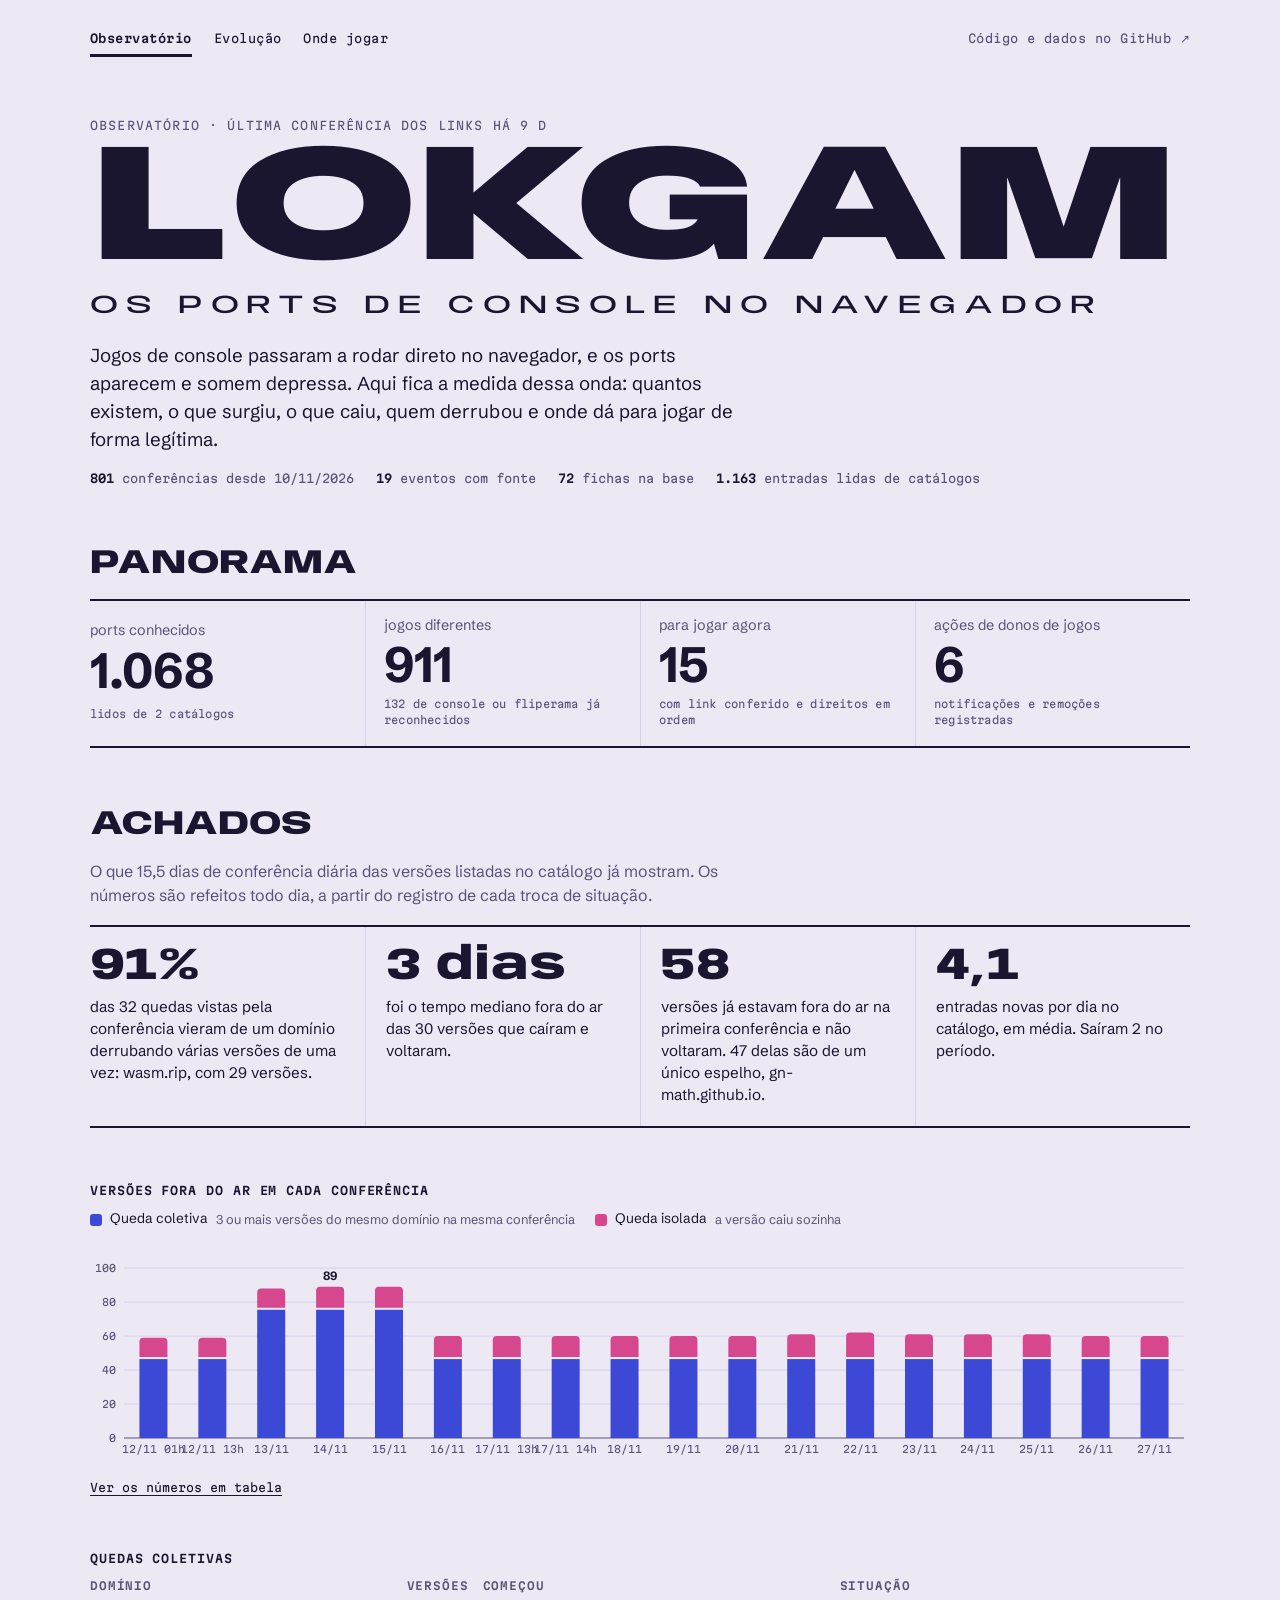
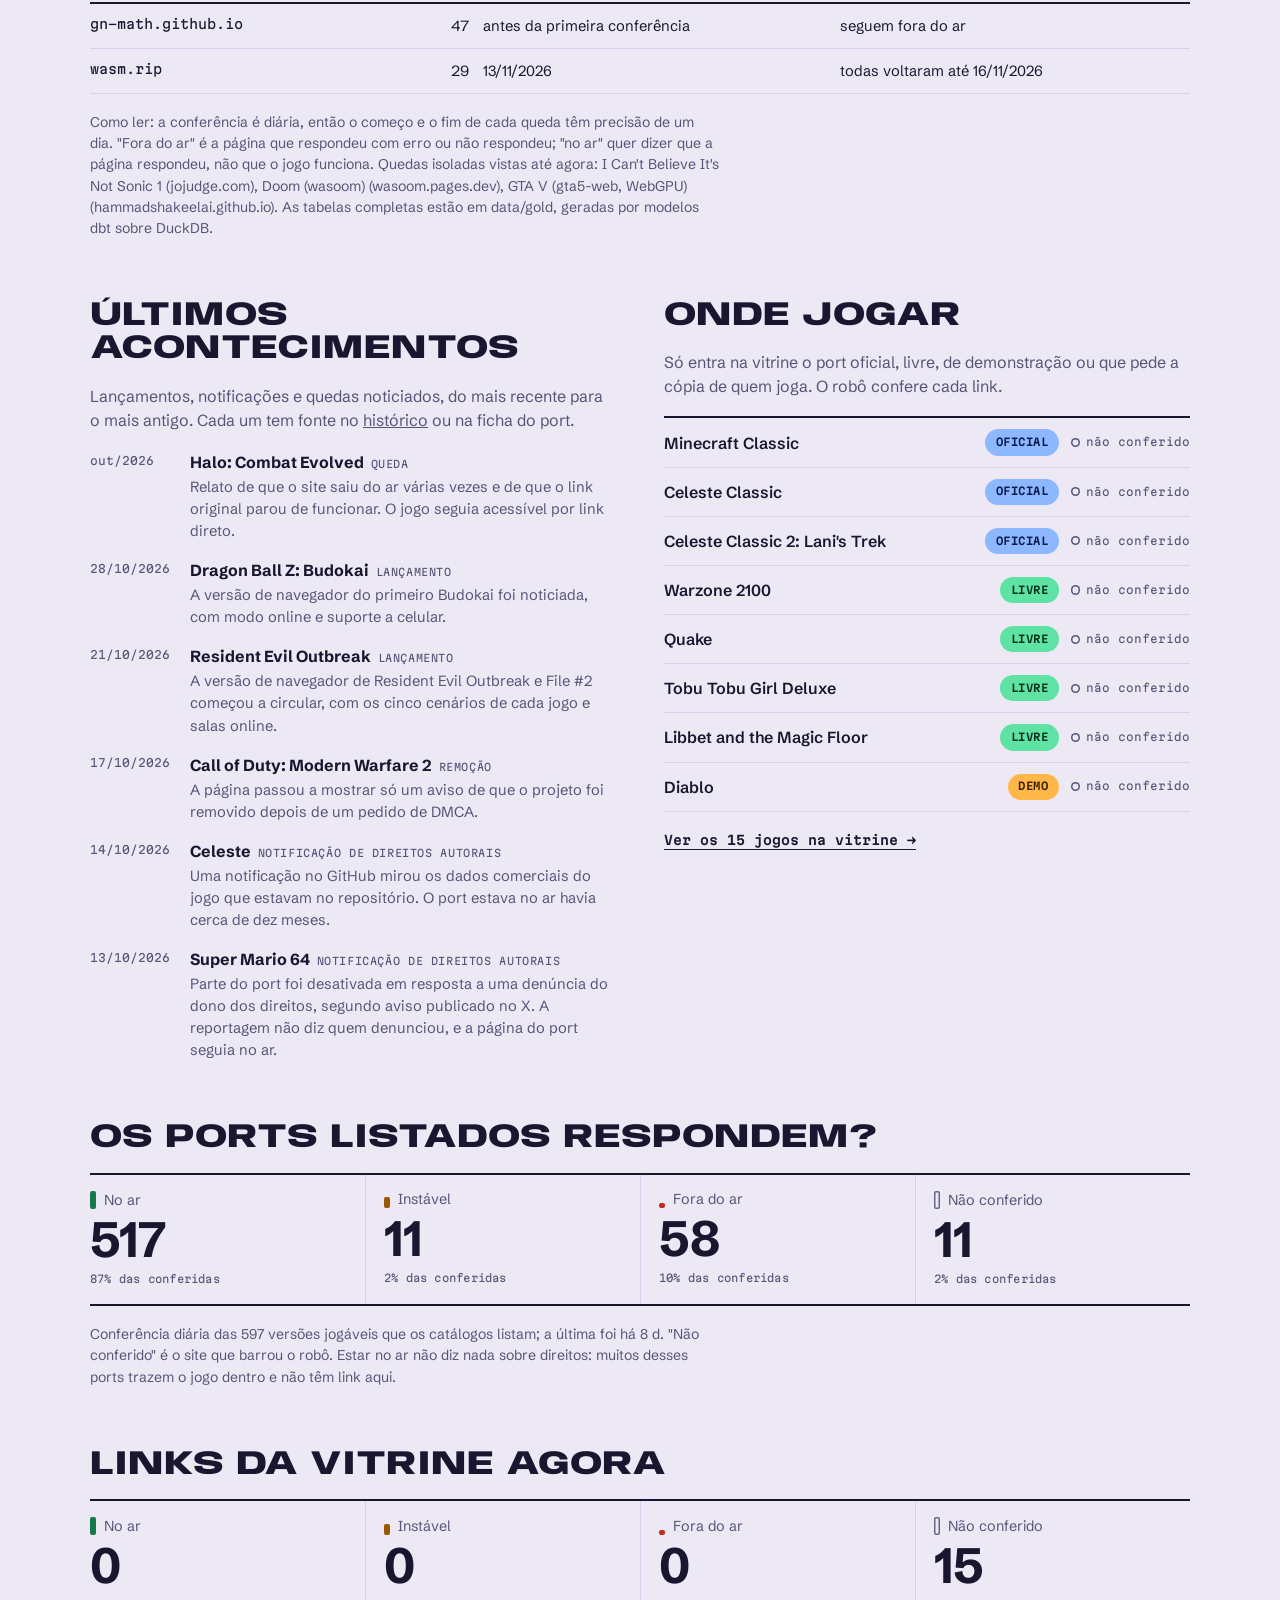
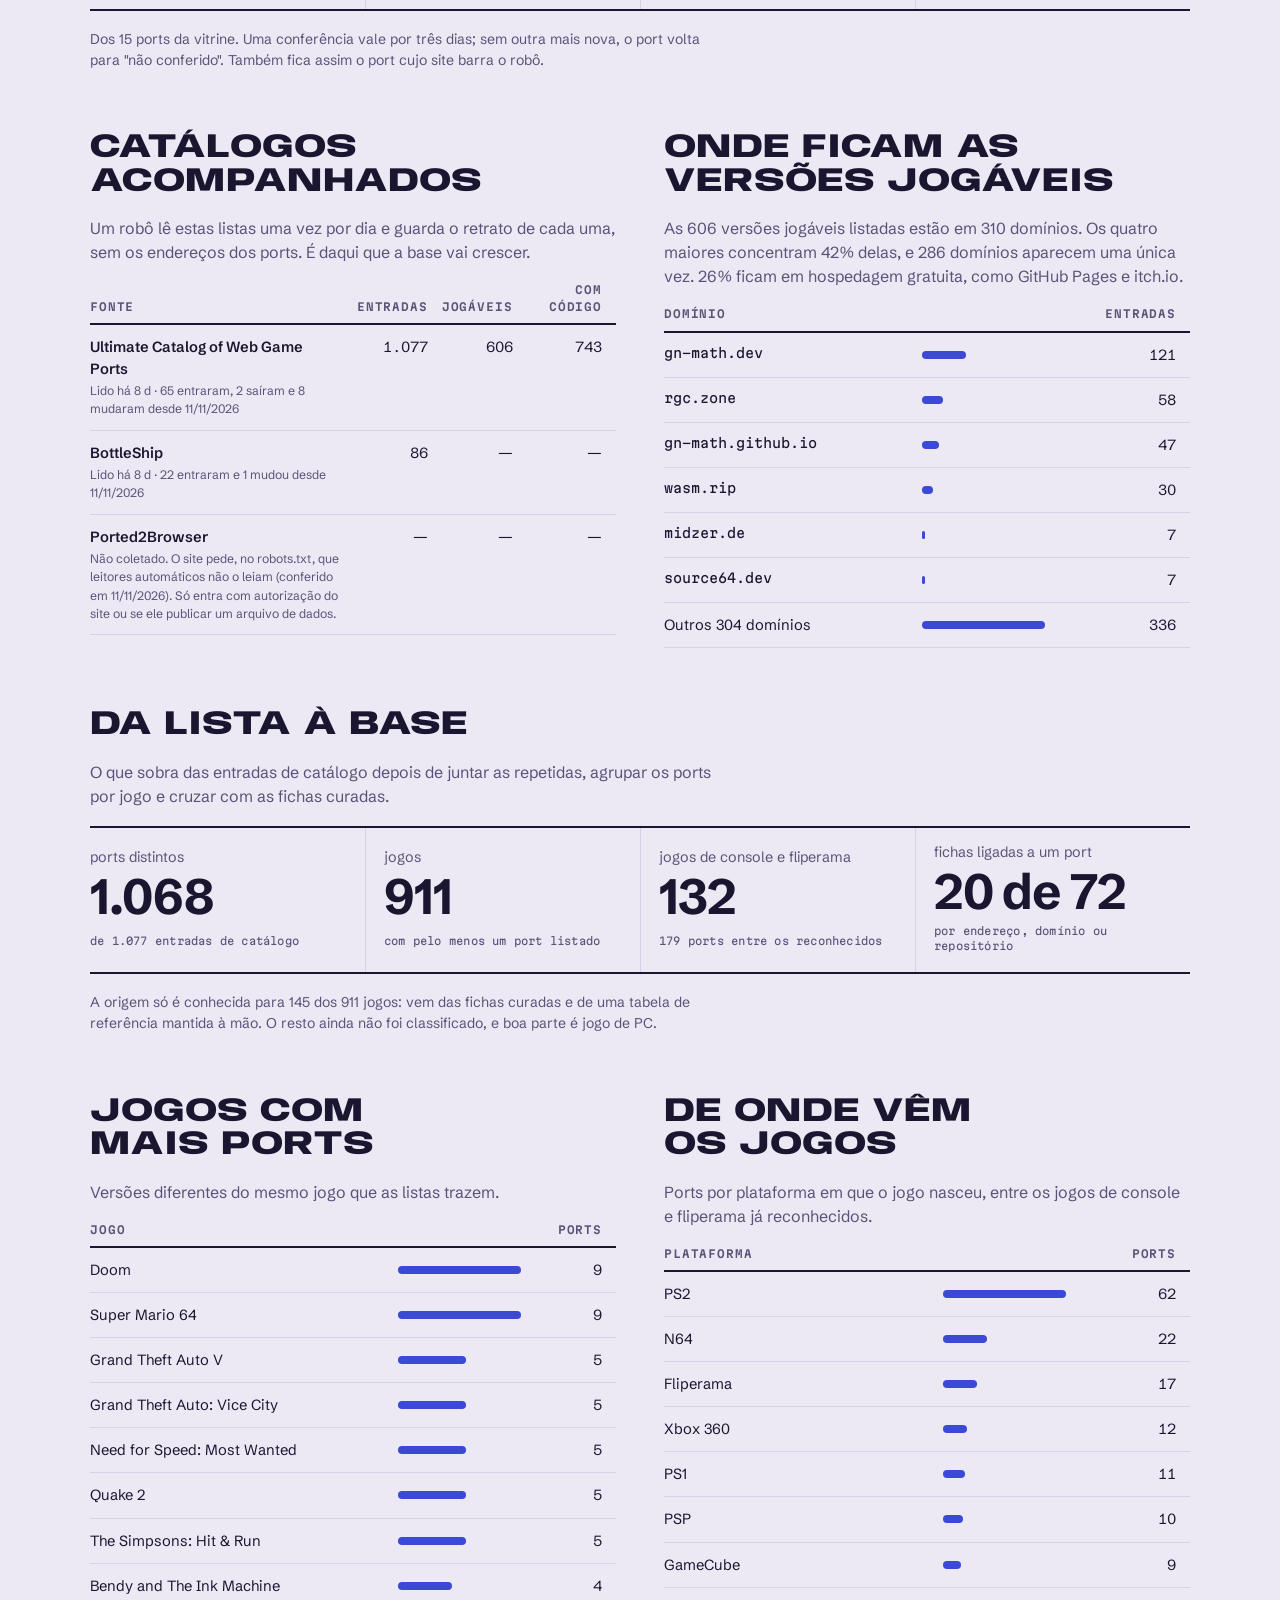
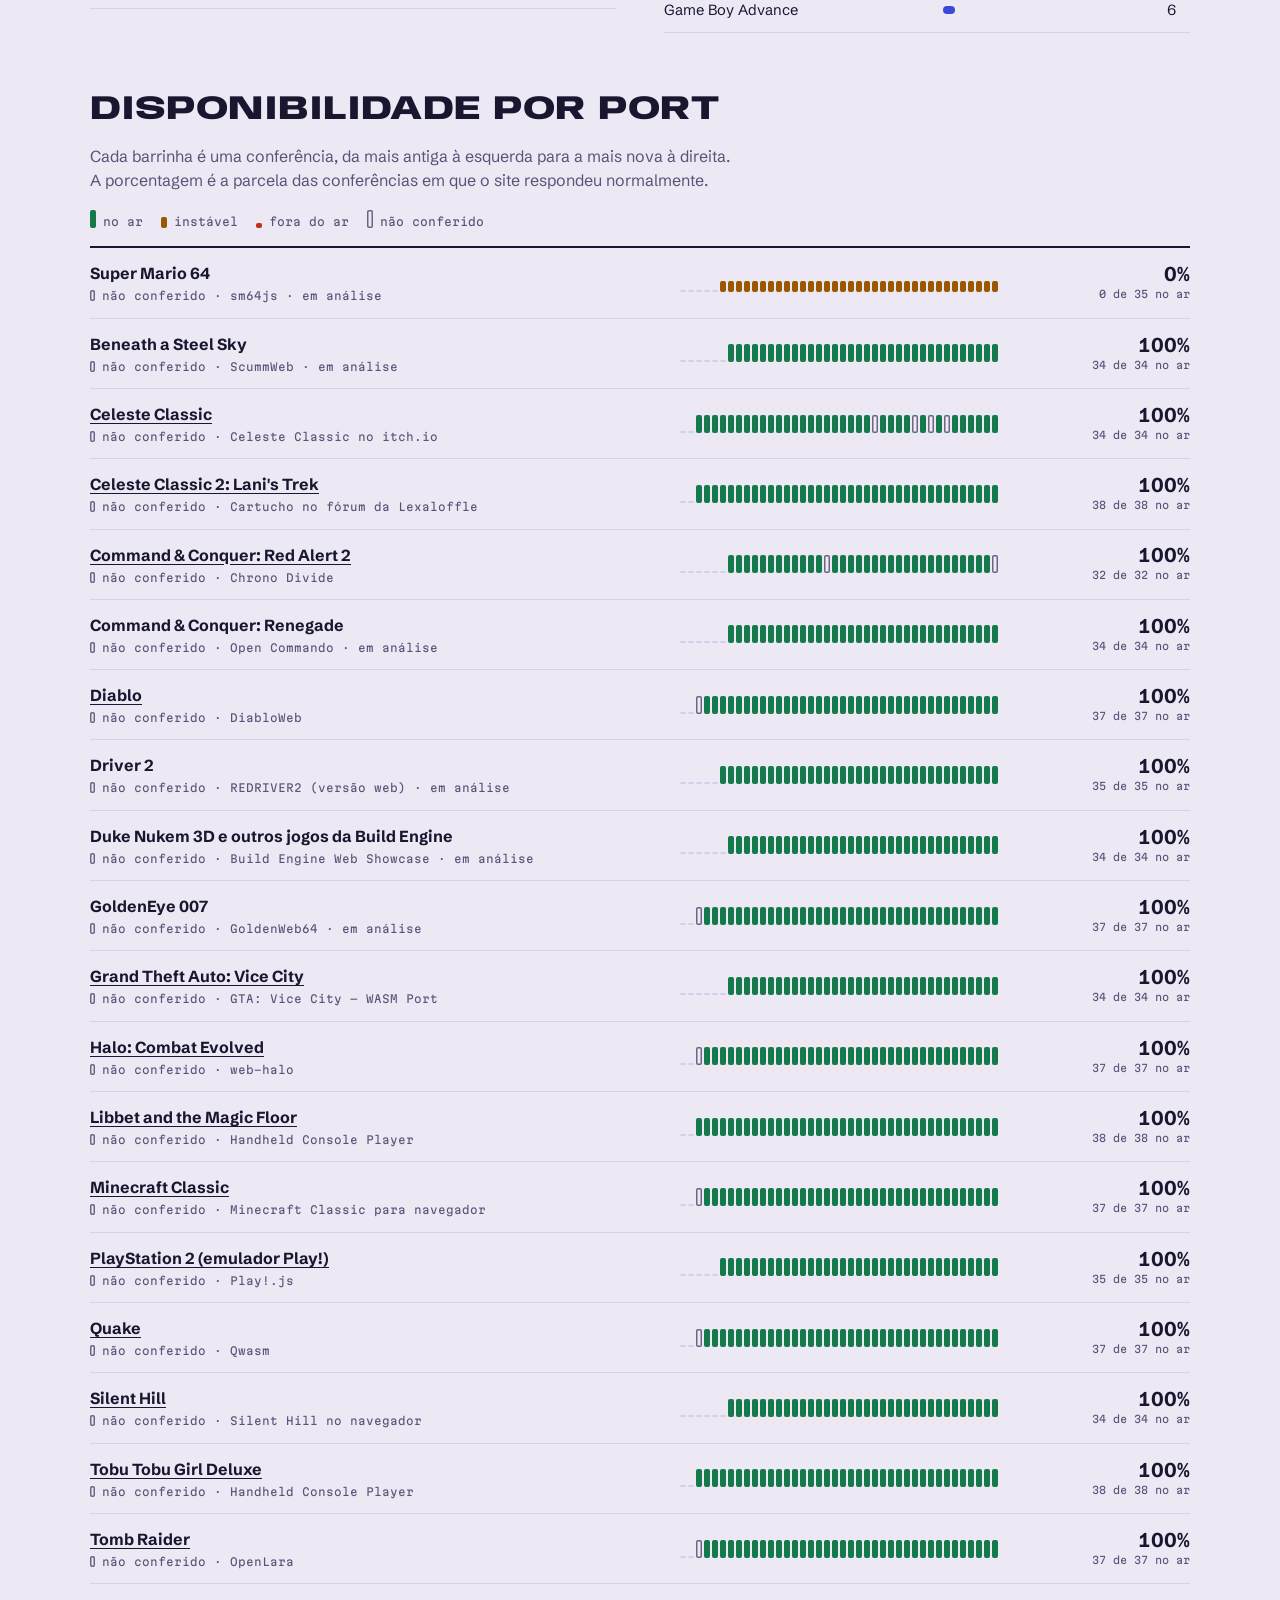
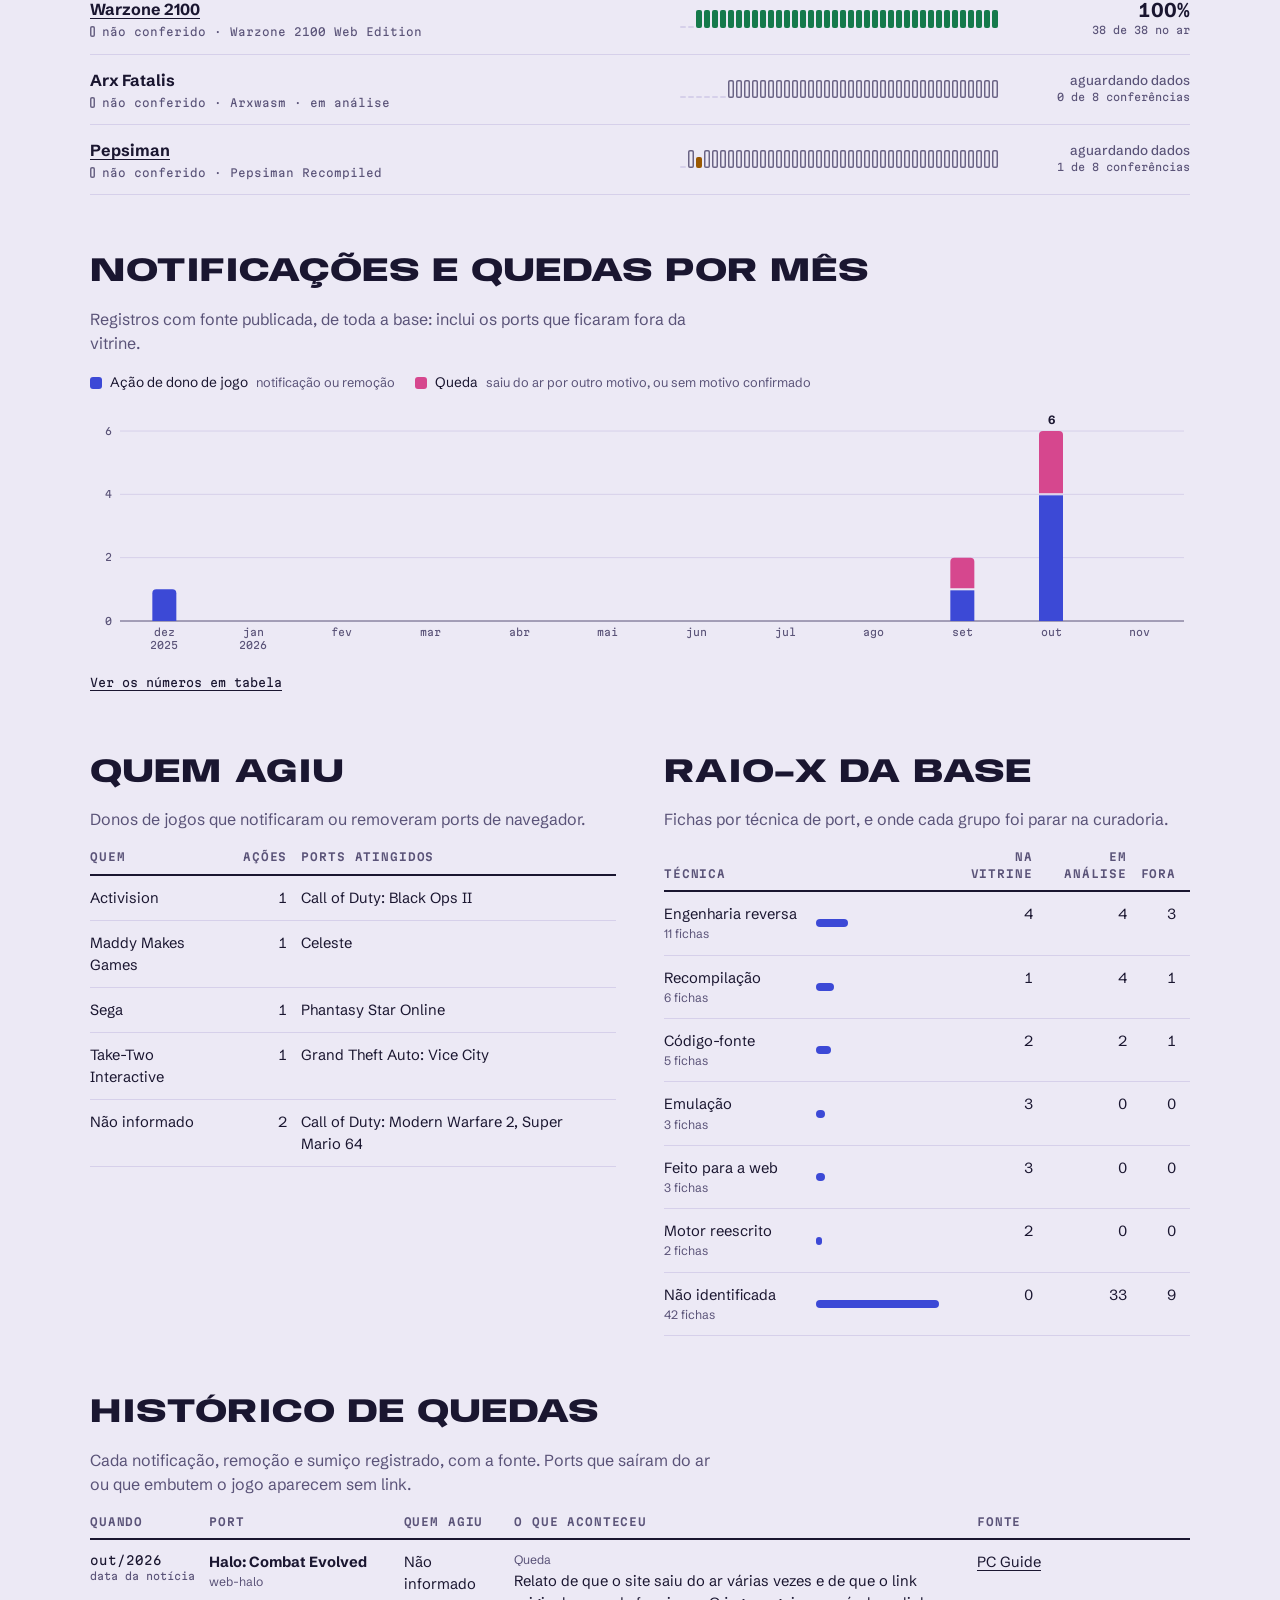
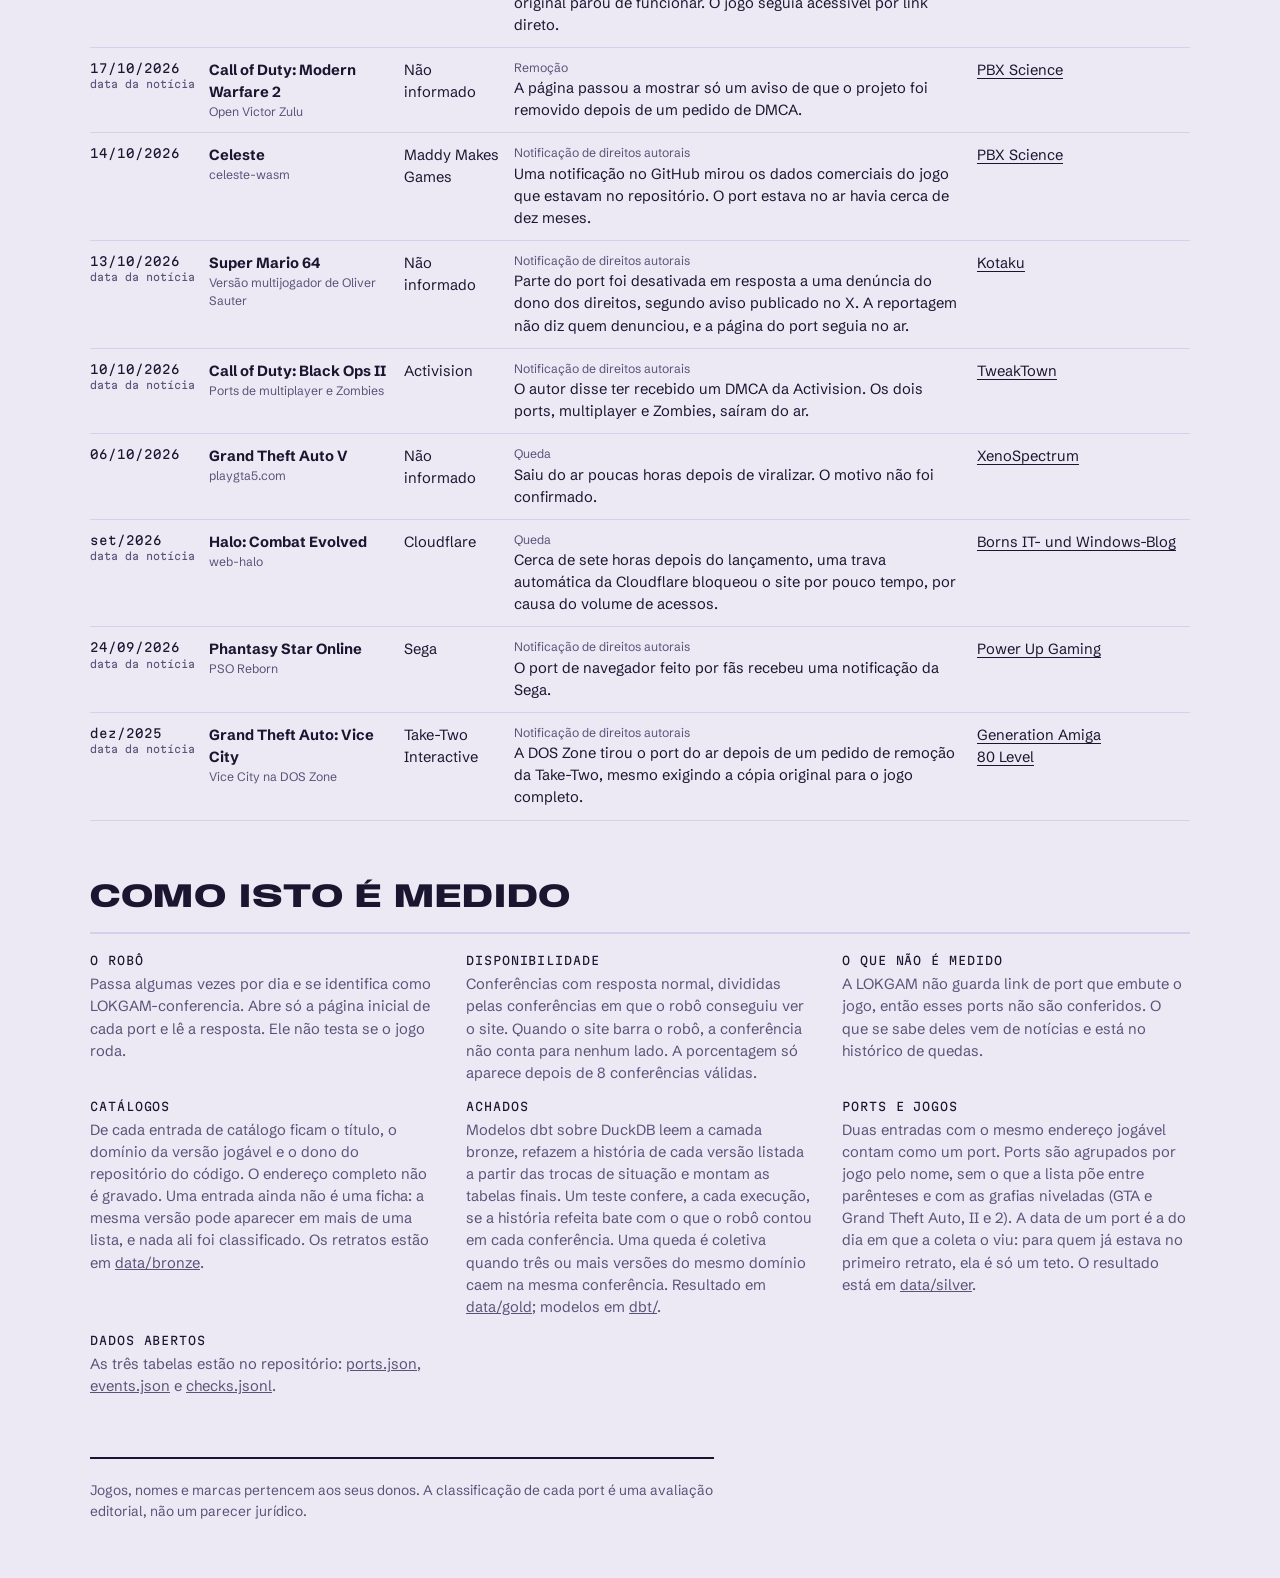
==== commit 3542a90c: "Coleta de catálogos de 2026-11-27 14:19 UTC: ultimate-catalog 1077 entradas (+3 −0 ~0); bottleship-c" ====
--- a/docs/index.html
+++ b/docs/index.html
@@ -499,7 +499,7 @@
   </footer>
 </div>
 
-<script type="application/json" id="dados">{"repo":"https://github.com/GabrielKSG7/LOKGAM","min_samples":8,"totals":{"ports":72,"events":19,"checks":801,"first_check":"2026-11-10","last_check":"2026-11-27T08:36:40Z"},"availability":[{"id":"minecraft-classic","title":"Minecraft Classic","port_name":"Minecraft Classic para navegador","curation":"approved","checks":38,"observed":37,"online":37,"unstable":0,"offline":0,"blocked":1,"pct":1.0,"first_check":"2026-11-10","seen":{"checked_at":"2026-11-27T08:36:40Z","state":"online","method":"link_checker","reason":"ok","http_status":200,"response_ms":170},"last":{"checked_at":"2026-11-27T08:36:40Z","state":"online","method":"link_checker","reason":"ok","http_status":200,"response_ms":170},"strip":[["2026-11-10","unverified"],["2026-11-11T03:35:38Z","online"],["2026-11-11T14:25:08Z","online"],["2026-11-11T15:27:55Z","online"],["2026-11-11T16:44:37Z","online"],["2026-11-12T00:45:46Z","online"],["2026-11-12T15:17:38Z","online"],["2026-11-12T23:39:37Z","online"],["2026-11-13T06:48:16Z","online"],["2026-11-13T19:44:33Z","online"],["2026-11-14T06:25:58Z","online"],["2026-11-14T18:03:42Z","online"],["2026-11-14T22:25:31Z","online"],["2026-11-15T06:34:17Z","online"],["2026-11-15T18:52:38Z","online"],["2026-11-16T06:31:59Z","online"],["2026-11-16T22:04:19Z","online"],["2026-11-17T07:56:22Z","online"],["2026-11-17T20:57:02Z","online"],["2026-11-18T07:30:23Z","online"],["2026-11-18T20:33:42Z","online"],["2026-11-19T07:28:35Z","online"],["2026-11-19T20:39:20Z","online"],["2026-11-20T07:18:36Z","online"],["2026-11-20T20:23:30Z","online"],["2026-11-21T07:10:20Z","online"],["2026-11-21T19:18:05Z","online"],["2026-11-22T06:50:15Z","online"],["2026-11-22T19:42:10Z","online"],["2026-11-23T07:41:27Z","online"],["2026-11-23T23:55:05Z","online"],["2026-11-24T09:55:53Z","online"],["2026-11-24T22:28:03Z","online"],["2026-11-25T08:37:00Z","online"],["2026-11-25T21:43:23Z","online"],["2026-11-26T08:20:45Z","online"],["2026-11-26T21:33:52Z","online"],["2026-11-27T08:36:40Z","online"]]},{"id":"celeste-classic","title":"Celeste Classic","port_name":"Celeste Classic no itch.io","curation":"approved","checks":38,"observed":34,"online":34,"unstable":0,"offline":0,"blocked":4,"pct":1.0,"first_check":"2026-11-10","seen":{"checked_at":"2026-11-27T08:36:40Z","state":"online","method":"link_checker","reason":"ok","http_status":200,"response_ms":425},"last":{"checked_at":"2026-11-27T08:36:40Z","state":"online","method":"link_checker","reason":"ok","http_status":200,"response_ms":425},"strip":[["2026-11-10","online"],["2026-11-11T03:35:38Z","online"],["2026-11-11T14:25:08Z","online"],["2026-11-11T15:27:55Z","online"],["2026-11-11T16:44:37Z","online"],["2026-11-12T00:45:46Z","online"],["2026-11-12T15:17:38Z","online"],["2026-11-12T23:39:37Z","online"],["2026-11-13T06:48:16Z","online"],["2026-11-13T19:44:33Z","online"],["2026-11-14T06:25:58Z","online"],["2026-11-14T18:03:42Z","online"],["2026-11-14T22:25:31Z","online"],["2026-11-15T06:34:17Z","online"],["2026-11-15T18:52:38Z","online"],["2026-11-16T06:31:59Z","online"],["2026-11-16T22:04:19Z","online"],["2026-11-17T07:56:22Z","online"],["2026-11-17T20:57:02Z","online"],["2026-11-18T07:30:23Z","online"],["2026-11-18T20:33:42Z","online"],["2026-11-19T07:28:35Z","online"],["2026-11-19T20:39:20Z","unverified"],["2026-11-20T07:18:36Z","online"],["2026-11-20T20:23:30Z","online"],["2026-11-21T07:10:20Z","online"],["2026-11-21T19:18:05Z","online"],["2026-11-22T06:50:15Z","unverified"],["2026-11-22T19:42:10Z","online"],["2026-11-23T07:41:27Z","unverified"],["2026-11-23T23:55:05Z","online"],["2026-11-24T09:55:53Z","unverified"],["2026-11-24T22:28:03Z","online"],["2026-11-25T08:37:00Z","online"],["2026-11-25T21:43:23Z","online"],["2026-11-26T08:20:45Z","online"],["2026-11-26T21:33:52Z","online"],["2026-11-27T08:36:40Z","online"]]},{"id":"celeste-classic-2","title":"Celeste Classic 2: Lani's Trek","port_name":"Cartucho no fórum da Lexaloffle","curation":"approved","checks":38,"observed":38,"online":38,"unstable":0,"offline":0,"blocked":0,"pct":1.0,"first_check":"2026-11-10","seen":{"checked_at":"2026-11-27T08:36:40Z","state":"online","method":"link_checker","reason":"ok","http_status":200,"response_ms":225},"last":{"checked_at":"2026-11-27T08:36:40Z","state":"online","method":"link_checker","reason":"ok","http_status":200,"response_ms":225},"strip":[["2026-11-10","online"],["2026-11-11T03:35:38Z","online"],["2026-11-11T14:25:08Z","online"],["2026-11-11T15:27:55Z","online"],["2026-11-11T16:44:37Z","online"],["2026-11-12T00:45:46Z","online"],["2026-11-12T15:17:38Z","online"],["2026-11-12T23:39:37Z","online"],["2026-11-13T06:48:16Z","online"],["2026-11-13T19:44:33Z","online"],["2026-11-14T06:25:58Z","online"],["2026-11-14T18:03:42Z","online"],["2026-11-14T22:25:31Z","online"],["2026-11-15T06:34:17Z","online"],["2026-11-15T18:52:38Z","online"],["2026-11-16T06:31:59Z","online"],["2026-11-16T22:04:19Z","online"],["2026-11-17T07:56:22Z","online"],["2026-11-17T20:57:02Z","online"],["2026-11-18T07:30:23Z","online"],["2026-11-18T20:33:42Z","online"],["2026-11-19T07:28:35Z","online"],["2026-11-19T20:39:20Z","online"],["2026-11-20T07:18:36Z","online"],["2026-11-20T20:23:30Z","online"],["2026-11-21T07:10:20Z","online"],["2026-11-21T19:18:05Z","online"],["2026-11-22T06:50:15Z","online"],["2026-11-22T19:42:10Z","online"],["2026-11-23T07:41:27Z","online"],["2026-11-23T23:55:05Z","online"],["2026-11-24T09:55:53Z","online"],["2026-11-24T22:28:03Z","online"],["2026-11-25T08:37:00Z","online"],["2026-11-25T21:43:23Z","online"],["2026-11-26T08:20:45Z","online"],["2026-11-26T21:33:52Z","online"],["2026-11-27T08:36:40Z","online"]]},{"id":"warzone-2100","title":"Warzone 2100","port_name":"Warzone 2100 Web Edition","curation":"approved","checks":38,"observed":38,"online":38,"unstable":0,"offline":0,"blocked":0,"pct":1.0,"first_check":"2026-11-10","seen":{"checked_at":"2026-11-27T08:36:40Z","state":"online","method":"link_checker","reason":"ok","http_status":200,"response_ms":109},"last":{"checked_at":"2026-11-27T08:36:40Z","state":"online","method":"link_checker","reason":"ok","http_status":200,"response_ms":109},"strip":[["2026-11-10","online"],["2026-11-11T03:35:38Z","online"],["2026-11-11T14:25:08Z","online"],["2026-11-11T15:27:55Z","online"],["2026-11-11T16:44:37Z","online"],["2026-11-12T00:45:46Z","online"],["2026-11-12T15:17:38Z","online"],["2026-11-12T23:39:37Z","online"],["2026-11-13T06:48:16Z","online"],["2026-11-13T19:44:33Z","online"],["2026-11-14T06:25:58Z","online"],["2026-11-14T18:03:42Z","online"],["2026-11-14T22:25:31Z","online"],["2026-11-15T06:34:17Z","online"],["2026-11-15T18:52:38Z","online"],["2026-11-16T06:31:59Z","online"],["2026-11-16T22:04:19Z","online"],["2026-11-17T07:56:22Z","online"],["2026-11-17T20:57:02Z","online"],["2026-11-18T07:30:23Z","online"],["2026-11-18T20:33:42Z","online"],["2026-11-19T07:28:35Z","online"],["2026-11-19T20:39:20Z","online"],["2026-11-20T07:18:36Z","online"],["2026-11-20T20:23:30Z","online"],["2026-11-21T07:10:20Z","online"],["2026-11-21T19:18:05Z","online"],["2026-11-22T06:50:15Z","online"],["2026-11-22T19:42:10Z","online"],["2026-11-23T07:41:27Z","online"],["2026-11-23T23:55:05Z","online"],["2026-11-24T09:55:53Z","online"],["2026-11-24T22:28:03Z","online"],["2026-11-25T08:37:00Z","online"],["2026-11-25T21:43:23Z","online"],["2026-11-26T08:20:45Z","online"],["2026-11-26T21:33:52Z","online"],["2026-11-27T08:36:40Z","online"]]},{"id":"quake-qwasm","title":"Quake","port_name":"Qwasm","curation":"approved","checks":38,"observed":37,"online":37,"unstable":0,"offline":0,"blocked":1,"pct":1.0,"first_check":"2026-11-10","seen":{"checked_at":"2026-11-27T08:36:40Z","state":"online","method":"link_checker","reason":"ok","http_status":200,"response_ms":120},"last":{"checked_at":"2026-11-27T08:36:40Z","state":"online","method":"link_checker","reason":"ok","http_status":200,"response_ms":120},"strip":[["2026-11-10","unverified"],["2026-11-11T03:35:38Z","online"],["2026-11-11T14:25:08Z","online"],["2026-11-11T15:27:55Z","online"],["2026-11-11T16:44:37Z","online"],["2026-11-12T00:45:46Z","online"],["2026-11-12T15:17:38Z","online"],["2026-11-12T23:39:37Z","online"],["2026-11-13T06:48:16Z","online"],["2026-11-13T19:44:33Z","online"],["2026-11-14T06:25:58Z","online"],["2026-11-14T18:03:42Z","online"],["2026-11-14T22:25:31Z","online"],["2026-11-15T06:34:17Z","online"],["2026-11-15T18:52:38Z","online"],["2026-11-16T06:31:59Z","online"],["2026-11-16T22:04:19Z","online"],["2026-11-17T07:56:22Z","online"],["2026-11-17T20:57:02Z","online"],["2026-11-18T07:30:23Z","online"],["2026-11-18T20:33:42Z","online"],["2026-11-19T07:28:35Z","online"],["2026-11-19T20:39:20Z","online"],["2026-11-20T07:18:36Z","online"],["2026-11-20T20:23:30Z","online"],["2026-11-21T07:10:20Z","online"],["2026-11-21T19:18:05Z","online"],["2026-11-22T06:50:15Z","online"],["2026-11-22T19:42:10Z","online"],["2026-11-23T07:41:27Z","online"],["2026-11-23T23:55:05Z","online"],["2026-11-24T09:55:53Z","online"],["2026-11-24T22:28:03Z","online"],["2026-11-25T08:37:00Z","online"],["2026-11-25T21:43:23Z","online"],["2026-11-26T08:20:45Z","online"],["2026-11-26T21:33:52Z","online"],["2026-11-27T08:36:40Z","online"]]},{"id":"tobu-tobu-girl-deluxe","title":"Tobu Tobu Girl Deluxe","port_name":"Handheld Console Player","curation":"approved","checks":38,"observed":38,"online":38,"unstable":0,"offline":0,"blocked":0,"pct":1.0,"first_check":"2026-11-10","seen":{"checked_at":"2026-11-27T08:36:40Z","state":"online","method":"link_checker","reason":"ok","http_status":200,"response_ms":432},"last":{"checked_at":"2026-11-27T08:36:40Z","state":"online","method":"link_checker","reason":"ok","http_status":200,"response_ms":432},"strip":[["2026-11-10","online"],["2026-11-11T03:35:38Z","online"],["2026-11-11T14:25:08Z","online"],["2026-11-11T15:27:55Z","online"],["2026-11-11T16:44:37Z","online"],["2026-11-12T00:45:46Z","online"],["2026-11-12T15:17:38Z","online"],["2026-11-12T23:39:37Z","online"],["2026-11-13T06:48:16Z","online"],["2026-11-13T19:44:33Z","online"],["2026-11-14T06:25:58Z","online"],["2026-11-14T18:03:42Z","online"],["2026-11-14T22:25:31Z","online"],["2026-11-15T06:34:17Z","online"],["2026-11-15T18:52:38Z","online"],["2026-11-16T06:31:59Z","online"],["2026-11-16T22:04:19Z","online"],["2026-11-17T07:56:22Z","online"],["2026-11-17T20:57:02Z","online"],["2026-11-18T07:30:23Z","online"],["2026-11-18T20:33:42Z","online"],["2026-11-19T07:28:35Z","online"],["2026-11-19T20:39:20Z","online"],["2026-11-20T07:18:36Z","online"],["2026-11-20T20:23:30Z","online"],["2026-11-21T07:10:20Z","online"],["2026-11-21T19:18:05Z","online"],["2026-11-22T06:50:15Z","online"],["2026-11-22T19:42:10Z","online"],["2026-11-23T07:41:27Z","online"],["2026-11-23T23:55:05Z","online"],["2026-11-24T09:55:53Z","online"],["2026-11-24T22:28:03Z","online"],["2026-11-25T08:37:00Z","online"],["2026-11-25T21:43:23Z","online"],["2026-11-26T08:20:45Z","online"],["2026-11-26T21:33:52Z","online"],["2026-11-27T08:36:40Z","online"]]},{"id":"libbet-magic-floor","title":"Libbet and the Magic Floor","port_name":"Handheld Console Player","curation":"approved","checks":38,"observed":38,"online":38,"unstable":0,"offline":0,"blocked":0,"pct":1.0,"first_check":"2026-11-10","seen":{"checked_at":"2026-11-27T08:36:40Z","state":"online","method":"link_checker","reason":"ok","http_status":200,"response_ms":327},"last":{"checked_at":"2026-11-27T08:36:40Z","state":"online","method":"link_checker","reason":"ok","http_status":200,"response_ms":327},"strip":[["2026-11-10","online"],["2026-11-11T03:35:38Z","online"],["2026-11-11T14:25:08Z","online"],["2026-11-11T15:27:55Z","online"],["2026-11-11T16:44:37Z","online"],["2026-11-12T00:45:46Z","online"],["2026-11-12T15:17:38Z","online"],["2026-11-12T23:39:37Z","online"],["2026-11-13T06:48:16Z","online"],["2026-11-13T19:44:33Z","online"],["2026-11-14T06:25:58Z","online"],["2026-11-14T18:03:42Z","online"],["2026-11-14T22:25:31Z","online"],["2026-11-15T06:34:17Z","online"],["2026-11-15T18:52:38Z","online"],["2026-11-16T06:31:59Z","online"],["2026-11-16T22:04:19Z","online"],["2026-11-17T07:56:22Z","online"],["2026-11-17T20:57:02Z","online"],["2026-11-18T07:30:23Z","online"],["2026-11-18T20:33:42Z","online"],["2026-11-19T07:28:35Z","online"],["2026-11-19T20:39:20Z","online"],["2026-11-20T07:18:36Z","online"],["2026-11-20T20:23:30Z","online"],["2026-11-21T07:10:20Z","online"],["2026-11-21T19:18:05Z","online"],["2026-11-22T06:50:15Z","online"],["2026-11-22T19:42:10Z","online"],["2026-11-23T07:41:27Z","online"],["2026-11-23T23:55:05Z","online"],["2026-11-24T09:55:53Z","online"],["2026-11-24T22:28:03Z","online"],["2026-11-25T08:37:00Z","online"],["2026-11-25T21:43:23Z","online"],["2026-11-26T08:20:45Z","online"],["2026-11-26T21:33:52Z","online"],["2026-11-27T08:36:40Z","online"]]},{"id":"diablo-web","title":"Diablo","port_name":"DiabloWeb","curation":"approved","checks":38,"observed":37,"online":37,"unstable":0,"offline":0,"blocked":1,"pct":1.0,"first_check":"2026-11-10","seen":{"checked_at":"2026-11-27T08:36:40Z","state":"online","method":"link_checker","reason":"ok","http_status":200,"response_ms":109},"last":{"checked_at":"2026-11-27T08:36:40Z","state":"online","method":"link_checker","reason":"ok","http_status":200,"response_ms":109},"strip":[["2026-11-10","unverified"],["2026-11-11T03:35:38Z","online"],["2026-11-11T14:25:08Z","online"],["2026-11-11T15:27:55Z","online"],["2026-11-11T16:44:37Z","online"],["2026-11-12T00:45:46Z","online"],["2026-11-12T15:17:38Z","online"],["2026-11-12T23:39:37Z","online"],["2026-11-13T06:48:16Z","online"],["2026-11-13T19:44:33Z","online"],["2026-11-14T06:25:58Z","online"],["2026-11-14T18:03:42Z","online"],["2026-11-14T22:25:31Z","online"],["2026-11-15T06:34:17Z","online"],["2026-11-15T18:52:38Z","online"],["2026-11-16T06:31:59Z","online"],["2026-11-16T22:04:19Z","online"],["2026-11-17T07:56:22Z","online"],["2026-11-17T20:57:02Z","online"],["2026-11-18T07:30:23Z","online"],["2026-11-18T20:33:42Z","online"],["2026-11-19T07:28:35Z","online"],["2026-11-19T20:39:20Z","online"],["2026-11-20T07:18:36Z","online"],["2026-11-20T20:23:30Z","online"],["2026-11-21T07:10:20Z","online"],["2026-11-21T19:18:05Z","online"],["2026-11-22T06:50:15Z","online"],["2026-11-22T19:42:10Z","online"],["2026-11-23T07:41:27Z","online"],["2026-11-23T23:55:05Z","online"],["2026-11-24T09:55:53Z","online"],["2026-11-24T22:28:03Z","online"],["2026-11-25T08:37:00Z","online"],["2026-11-25T21:43:23Z","online"],["2026-11-26T08:20:45Z","online"],["2026-11-26T21:33:52Z","online"],["2026-11-27T08:36:40Z","online"]]},{"id":"tomb-raider-openlara","title":"Tomb Raider","port_name":"OpenLara","curation":"approved","checks":38,"observed":37,"online":37,"unstable":0,"offline":0,"blocked":1,"pct":1.0,"first_check":"2026-11-10","seen":{"checked_at":"2026-11-27T08:36:40Z","state":"online","method":"link_checker","reason":"ok","http_status":200,"response_ms":3231},"last":{"checked_at":"2026-11-27T08:36:40Z","state":"online","method":"link_checker","reason":"ok","http_status":200,"response_ms":3231},"strip":[["2026-11-10","unverified"],["2026-11-11T03:35:38Z","online"],["2026-11-11T14:25:08Z","online"],["2026-11-11T15:27:55Z","online"],["2026-11-11T16:44:37Z","online"],["2026-11-12T00:45:46Z","online"],["2026-11-12T15:17:38Z","online"],["2026-11-12T23:39:37Z","online"],["2026-11-13T06:48:16Z","online"],["2026-11-13T19:44:33Z","online"],["2026-11-14T06:25:58Z","online"],["2026-11-14T18:03:42Z","online"],["2026-11-14T22:25:31Z","online"],["2026-11-15T06:34:17Z","online"],["2026-11-15T18:52:38Z","online"],["2026-11-16T06:31:59Z","online"],["2026-11-16T22:04:19Z","online"],["2026-11-17T07:56:22Z","online"],["2026-11-17T20:57:02Z","online"],["2026-11-18T07:30:23Z","online"],["2026-11-18T20:33:42Z","online"],["2026-11-19T07:28:35Z","online"],["2026-11-19T20:39:20Z","online"],["2026-11-20T07:18:36Z","online"],["2026-11-20T20:23:30Z","online"],["2026-11-21T07:10:20Z","online"],["2026-11-21T19:18:05Z","online"],["2026-11-22T06:50:15Z","online"],["2026-11-22T19:42:10Z","online"],["2026-11-23T07:41:27Z","online"],["2026-11-23T23:55:05Z","online"],["2026-11-24T09:55:53Z","online"],["2026-11-24T22:28:03Z","online"],["2026-11-25T08:37:00Z","online"],["2026-11-25T21:43:23Z","online"],["2026-11-26T08:20:45Z","online"],["2026-11-26T21:33:52Z","online"],["2026-11-27T08:36:40Z","online"]]},{"id":"halo-ce-web","title":"Halo: Combat Evolved","port_name":"web-halo","curation":"approved","checks":38,"observed":37,"online":37,"unstable":0,"offline":0,"blocked":1,"pct":1.0,"first_check":"2026-11-10","seen":{"checked_at":"2026-11-27T08:36:40Z","state":"online","method":"link_checker","reason":"ok","http_status":200,"response_ms":250},"last":{"checked_at":"2026-11-27T08:36:40Z","state":"online","method":"link_checker","reason":"ok","http_status":200,"response_ms":250},"strip":[["2026-11-10","unverified"],["2026-11-11T03:35:38Z","online"],["2026-11-11T14:25:08Z","online"],["2026-11-11T15:27:55Z","online"],["2026-11-11T16:44:37Z","online"],["2026-11-12T00:45:46Z","online"],["2026-11-12T15:17:38Z","online"],["2026-11-12T23:39:37Z","online"],["2026-11-13T06:48:16Z","online"],["2026-11-13T19:44:33Z","online"],["2026-11-14T06:25:58Z","online"],["2026-11-14T18:03:42Z","online"],["2026-11-14T22:25:31Z","online"],["2026-11-15T06:34:17Z","online"],["2026-11-15T18:52:38Z","online"],["2026-11-16T06:31:59Z","online"],["2026-11-16T22:04:19Z","online"],["2026-11-17T07:56:22Z","online"],["2026-11-17T20:57:02Z","online"],["2026-11-18T07:30:23Z","online"],["2026-11-18T20:33:42Z","online"],["2026-11-19T07:28:35Z","online"],["2026-11-19T20:39:20Z","online"],["2026-11-20T07:18:36Z","online"],["2026-11-20T20:23:30Z","online"],["2026-11-21T07:10:20Z","online"],["2026-11-21T19:18:05Z","online"],["2026-11-22T06:50:15Z","online"],["2026-11-22T19:42:10Z","online"],["2026-11-23T07:41:27Z","online"],["2026-11-23T23:55:05Z","online"],["2026-11-24T09:55:53Z","online"],["2026-11-24T22:28:03Z","online"],["2026-11-25T08:37:00Z","online"],["2026-11-25T21:43:23Z","online"],["2026-11-26T08:20:45Z","online"],["2026-11-26T21:33:52Z","online"],["2026-11-27T08:36:40Z","online"]]},{"id":"pepsiman-recompiled","title":"Pepsiman","port_name":"Pepsiman Recompiled","curation":"approved","checks":39,"observed":1,"online":0,"unstable":1,"offline":0,"blocked":38,"pct":null,"first_check":"2026-11-10","seen":{"checked_at":"2026-11-11T02:55:00Z","state":"unstable","method":"manual","note":"Erro de acesso da Cloudflare ao abrir a página, relatado pelo curador."},"last":{"checked_at":"2026-11-27T08:36:40Z","state":"unverified","method":"link_checker","reason":"bot_blocked","http_status":403,"response_ms":320,"note":"O site barrou o robô (HTTP 403)."},"strip":[["2026-11-10","unverified"],["2026-11-11T02:55:00Z","unstable"],["2026-11-11T03:35:38Z","unverified"],["2026-11-11T14:25:08Z","unverified"],["2026-11-11T15:27:55Z","unverified"],["2026-11-11T16:44:37Z","unverified"],["2026-11-12T00:45:46Z","unverified"],["2026-11-12T15:17:38Z","unverified"],["2026-11-12T23:39:37Z","unverified"],["2026-11-13T06:48:16Z","unverified"],["2026-11-13T19:44:33Z","unverified"],["2026-11-14T06:25:58Z","unverified"],["2026-11-14T18:03:42Z","unverified"],["2026-11-14T22:25:31Z","unverified"],["2026-11-15T06:34:17Z","unverified"],["2026-11-15T18:52:38Z","unverified"],["2026-11-16T06:31:59Z","unverified"],["2026-11-16T22:04:19Z","unverified"],["2026-11-17T07:56:22Z","unverified"],["2026-11-17T20:57:02Z","unverified"],["2026-11-18T07:30:23Z","unverified"],["2026-11-18T20:33:42Z","unverified"],["2026-11-19T07:28:35Z","unverified"],["2026-11-19T20:39:20Z","unverified"],["2026-11-20T07:18:36Z","unverified"],["2026-11-20T20:23:30Z","unverified"],["2026-11-21T07:10:20Z","unverified"],["2026-11-21T19:18:05Z","unverified"],["2026-11-22T06:50:15Z","unverified"],["2026-11-22T19:42:10Z","unverified"],["2026-11-23T07:41:27Z","unverified"],["2026-11-23T23:55:05Z","unverified"],["2026-11-24T09:55:53Z","unverified"],["2026-11-24T22:28:03Z","unverified"],["2026-11-25T08:37:00Z","unverified"],["2026-11-25T21:43:23Z","unverified"],["2026-11-26T08:20:45Z","unverified"],["2026-11-26T21:33:52Z","unverified"],["2026-11-27T08:36:40Z","unverified"]]},{"id":"goldeneye-goldenweb64","title":"GoldenEye 007","port_name":"GoldenWeb64","curation":"pending","checks":38,"observed":37,"online":37,"unstable":0,"offline":0,"blocked":1,"pct":1.0,"first_check":"2026-11-10","seen":{"checked_at":"2026-11-27T08:36:40Z","state":"online","method":"link_checker","reason":"ok","http_status":200,"response_ms":209},"last":{"checked_at":"2026-11-27T08:36:40Z","state":"online","method":"link_checker","reason":"ok","http_status":200,"response_ms":209},"strip":[["2026-11-10","unverified"],["2026-11-11T03:35:38Z","online"],["2026-11-11T14:25:08Z","online"],["2026-11-11T15:27:55Z","online"],["2026-11-11T16:44:37Z","online"],["2026-11-12T00:45:46Z","online"],["2026-11-12T15:17:38Z","online"],["2026-11-12T23:39:37Z","online"],["2026-11-13T06:48:16Z","online"],["2026-11-13T19:44:33Z","online"],["2026-11-14T06:25:58Z","online"],["2026-11-14T18:03:42Z","online"],["2026-11-14T22:25:31Z","online"],["2026-11-15T06:34:17Z","online"],["2026-11-15T18:52:38Z","online"],["2026-11-16T06:31:59Z","online"],["2026-11-16T22:04:19Z","online"],["2026-11-17T07:56:22Z","online"],["2026-11-17T20:57:02Z","online"],["2026-11-18T07:30:23Z","online"],["2026-11-18T20:33:42Z","online"],["2026-11-19T07:28:35Z","online"],["2026-11-19T20:39:20Z","online"],["2026-11-20T07:18:36Z","online"],["2026-11-20T20:23:30Z","online"],["2026-11-21T07:10:20Z","online"],["2026-11-21T19:18:05Z","online"],["2026-11-22T06:50:15Z","online"],["2026-11-22T19:42:10Z","online"],["2026-11-23T07:41:27Z","online"],["2026-11-23T23:55:05Z","online"],["2026-11-24T09:55:53Z","online"],["2026-11-24T22:28:03Z","online"],["2026-11-25T08:37:00Z","online"],["2026-11-25T21:43:23Z","online"],["2026-11-26T08:20:45Z","online"],["2026-11-26T21:33:52Z","online"],["2026-11-27T08:36:40Z","online"]]},{"id":"ps2-play-js","title":"PlayStation 2 (emulador Play!)","port_name":"Play!.js","curation":"approved","checks":35,"observed":35,"online":35,"unstable":0,"offline":0,"blocked":0,"pct":1.0,"first_check":"2026-11-11T15:27:55Z","seen":{"checked_at":"2026-11-27T08:36:40Z","state":"online","method":"link_checker","reason":"ok","http_status":200,"response_ms":276},"last":{"checked_at":"2026-11-27T08:36:40Z","state":"online","method":"link_checker","reason":"ok","http_status":200,"response_ms":276},"strip":[["2026-11-11T15:27:55Z","online"],["2026-11-11T16:44:37Z","online"],["2026-11-12T00:45:46Z","online"],["2026-11-12T15:17:38Z","online"],["2026-11-12T23:39:37Z","online"],["2026-11-13T06:48:16Z","online"],["2026-11-13T19:44:33Z","online"],["2026-11-14T06:25:58Z","online"],["2026-11-14T18:03:42Z","online"],["2026-11-14T22:25:31Z","online"],["2026-11-15T06:34:17Z","online"],["2026-11-15T18:52:38Z","online"],["2026-11-16T06:31:59Z","online"],["2026-11-16T22:04:19Z","online"],["2026-11-17T07:56:22Z","online"],["2026-11-17T20:57:02Z","online"],["2026-11-18T07:30:23Z","online"],["2026-11-18T20:33:42Z","online"],["2026-11-19T07:28:35Z","online"],["2026-11-19T20:39:20Z","online"],["2026-11-20T07:18:36Z","online"],["2026-11-20T20:23:30Z","online"],["2026-11-21T07:10:20Z","online"],["2026-11-21T19:18:05Z","online"],["2026-11-22T06:50:15Z","online"],["2026-11-22T19:42:10Z","online"],["2026-11-23T07:41:27Z","online"],["2026-11-23T23:55:05Z","online"],["2026-11-24T09:55:53Z","online"],["2026-11-24T22:28:03Z","online"],["2026-11-25T08:37:00Z","online"],["2026-11-25T21:43:23Z","online"],["2026-11-26T08:20:45Z","online"],["2026-11-26T21:33:52Z","online"],["2026-11-27T08:36:40Z","online"]]},{"id":"driver-2-redriver2","title":"Driver 2","port_name":"REDRIVER2 (versão web)","curation":"pending","checks":35,"observed":35,"online":35,"unstable":0,"offline":0,"blocked":0,"pct":1.0,"first_check":"2026-11-11T15:27:55Z","seen":{"checked_at":"2026-11-27T08:36:40Z","state":"online","method":"link_checker","reason":"ok","http_status":200,"response_ms":124},"last":{"checked_at":"2026-11-27T08:36:40Z","state":"online","method":"link_checker","reason":"ok","http_status":200,"response_ms":124},"strip":[["2026-11-11T15:27:55Z","online"],["2026-11-11T16:44:37Z","online"],["2026-11-12T00:45:46Z","online"],["2026-11-12T15:17:38Z","online"],["2026-11-12T23:39:37Z","online"],["2026-11-13T06:48:16Z","online"],["2026-11-13T19:44:33Z","online"],["2026-11-14T06:25:58Z","online"],["2026-11-14T18:03:42Z","online"],["2026-11-14T22:25:31Z","online"],["2026-11-15T06:34:17Z","online"],["2026-11-15T18:52:38Z","online"],["2026-11-16T06:31:59Z","online"],["2026-11-16T22:04:19Z","online"],["2026-11-17T07:56:22Z","online"],["2026-11-17T20:57:02Z","online"],["2026-11-18T07:30:23Z","online"],["2026-11-18T20:33:42Z","online"],["2026-11-19T07:28:35Z","online"],["2026-11-19T20:39:20Z","online"],["2026-11-20T07:18:36Z","online"],["2026-11-20T20:23:30Z","online"],["2026-11-21T07:10:20Z","online"],["2026-11-21T19:18:05Z","online"],["2026-11-22T06:50:15Z","online"],["2026-11-22T19:42:10Z","online"],["2026-11-23T07:41:27Z","online"],["2026-11-23T23:55:05Z","online"],["2026-11-24T09:55:53Z","online"],["2026-11-24T22:28:03Z","online"],["2026-11-25T08:37:00Z","online"],["2026-11-25T21:43:23Z","online"],["2026-11-26T08:20:45Z","online"],["2026-11-26T21:33:52Z","online"],["2026-11-27T08:36:40Z","online"]]},{"id":"super-mario-64-sm64js","title":"Super Mario 64","port_name":"sm64js","curation":"pending","checks":35,"observed":35,"online":0,"unstable":35,"offline":0,"blocked":0,"pct":0.0,"first_check":"2026-11-11T15:27:55Z","seen":{"checked_at":"2026-11-27T08:36:40Z","state":"unstable","method":"link_checker","reason":"tls_error","response_ms":114,"note":"Problema no certificado de segurança do site."},"last":{"checked_at":"2026-11-27T08:36:40Z","state":"unstable","method":"link_checker","reason":"tls_error","response_ms":114,"note":"Problema no certificado de segurança do site."},"strip":[["2026-11-11T15:27:55Z","unstable"],["2026-11-11T16:44:37Z","unstable"],["2026-11-12T00:45:46Z","unstable"],["2026-11-12T15:17:38Z","unstable"],["2026-11-12T23:39:37Z","unstable"],["2026-11-13T06:48:16Z","unstable"],["2026-11-13T19:44:33Z","unstable"],["2026-11-14T06:25:58Z","unstable"],["2026-11-14T18:03:42Z","unstable"],["2026-11-14T22:25:31Z","unstable"],["2026-11-15T06:34:17Z","unstable"],["2026-11-15T18:52:38Z","unstable"],["2026-11-16T06:31:59Z","unstable"],["2026-11-16T22:04:19Z","unstable"],["2026-11-17T07:56:22Z","unstable"],["2026-11-17T20:57:02Z","unstable"],["2026-11-18T07:30:23Z","unstable"],["2026-11-18T20:33:42Z","unstable"],["2026-11-19T07:28:35Z","unstable"],["2026-11-19T20:39:20Z","unstable"],["2026-11-20T07:18:36Z","unstable"],["2026-11-20T20:23:30Z","unstable"],["2026-11-21T07:10:20Z","unstable"],["2026-11-21T19:18:05Z","unstable"],["2026-11-22T06:50:15Z","unstable"],["2026-11-22T19:42:10Z","unstable"],["2026-11-23T07:41:27Z","unstable"],["2026-11-23T23:55:05Z","unstable"],["2026-11-24T09:55:53Z","unstable"],["2026-11-24T22:28:03Z","unstable"],["2026-11-25T08:37:00Z","unstable"],["2026-11-25T21:43:23Z","unstable"],["2026-11-26T08:20:45Z","unstable"],["2026-11-26T21:33:52Z","unstable"],["2026-11-27T08:36:40Z","unstable"]]},{"id":"gta-vice-city-wasm","title":"Grand Theft Auto: Vice City","port_name":"GTA: Vice City — WASM Port","curation":"approved","checks":34,"observed":34,"online":34,"unstable":0,"offline":0,"blocked":0,"pct":1.0,"first_check":"2026-11-11T16:44:37Z","seen":{"checked_at":"2026-11-27T08:36:40Z","state":"online","method":"link_checker","reason":"ok","http_status":200,"response_ms":92},"last":{"checked_at":"2026-11-27T08:36:40Z","state":"online","method":"link_checker","reason":"ok","http_status":200,"response_ms":92},"strip":[["2026-11-11T16:44:37Z","online"],["2026-11-12T00:45:46Z","online"],["2026-11-12T15:17:38Z","online"],["2026-11-12T23:39:37Z","online"],["2026-11-13T06:48:16Z","online"],["2026-11-13T19:44:33Z","online"],["2026-11-14T06:25:58Z","online"],["2026-11-14T18:03:42Z","online"],["2026-11-14T22:25:31Z","online"],["2026-11-15T06:34:17Z","online"],["2026-11-15T18:52:38Z","online"],["2026-11-16T06:31:59Z","online"],["2026-11-16T22:04:19Z","online"],["2026-11-17T07:56:22Z","online"],["2026-11-17T20:57:02Z","online"],["2026-11-18T07:30:23Z","online"],["2026-11-18T20:33:42Z","online"],["2026-11-19T07:28:35Z","online"],["2026-11-19T20:39:20Z","online"],["2026-11-20T07:18:36Z","online"],["2026-11-20T20:23:30Z","online"],["2026-11-21T07:10:20Z","online"],["2026-11-21T19:18:05Z","online"],["2026-11-22T06:50:15Z","online"],["2026-11-22T19:42:10Z","online"],["2026-11-23T07:41:27Z","online"],["2026-11-23T23:55:05Z","online"],["2026-11-24T09:55:53Z","online"],["2026-11-24T22:28:03Z","online"],["2026-11-25T08:37:00Z","online"],["2026-11-25T21:43:23Z","online"],["2026-11-26T08:20:45Z","online"],["2026-11-26T21:33:52Z","online"],["2026-11-27T08:36:40Z","online"]]},{"id":"red-alert-2-chrono-divide","title":"Command & Conquer: Red Alert 2","port_name":"Chrono Divide","curation":"approved","checks":34,"observed":32,"online":32,"unstable":0,"offline":0,"blocked":2,"pct":1.0,"first_check":"2026-11-11T16:44:37Z","seen":{"checked_at":"2026-11-26T21:33:52Z","state":"online","method":"link_checker","reason":"ok","http_status":200,"response_ms":589},"last":{"checked_at":"2026-11-27T08:36:40Z","state":"unverified","method":"link_checker","reason":"bot_blocked","http_status":200,"response_ms":750,"note":"O site respondeu com um desafio contra robôs."},"strip":[["2026-11-11T16:44:37Z","online"],["2026-11-12T00:45:46Z","online"],["2026-11-12T15:17:38Z","online"],["2026-11-12T23:39:37Z","online"],["2026-11-13T06:48:16Z","online"],["2026-11-13T19:44:33Z","online"],["2026-11-14T06:25:58Z","online"],["2026-11-14T18:03:42Z","online"],["2026-11-14T22:25:31Z","online"],["2026-11-15T06:34:17Z","online"],["2026-11-15T18:52:38Z","online"],["2026-11-16T06:31:59Z","online"],["2026-11-16T22:04:19Z","unverified"],["2026-11-17T07:56:22Z","online"],["2026-11-17T20:57:02Z","online"],["2026-11-18T07:30:23Z","online"],["2026-11-18T20:33:42Z","online"],["2026-11-19T07:28:35Z","online"],["2026-11-19T20:39:20Z","online"],["2026-11-20T07:18:36Z","online"],["2026-11-20T20:23:30Z","online"],["2026-11-21T07:10:20Z","online"],["2026-11-21T19:18:05Z","online"],["2026-11-22T06:50:15Z","online"],["2026-11-22T19:42:10Z","online"],["2026-11-23T07:41:27Z","online"],["2026-11-23T23:55:05Z","online"],["2026-11-24T09:55:53Z","online"],["2026-11-24T22:28:03Z","online"],["2026-11-25T08:37:00Z","online"],["2026-11-25T21:43:23Z","online"],["2026-11-26T08:20:45Z","online"],["2026-11-26T21:33:52Z","online"],["2026-11-27T08:36:40Z","unverified"]]},{"id":"silent-hill-web","title":"Silent Hill","port_name":"Silent Hill no navegador","curation":"approved","checks":34,"observed":34,"online":34,"unstable":0,"offline":0,"blocked":0,"pct":1.0,"first_check":"2026-11-11T16:44:37Z","seen":{"checked_at":"2026-11-27T08:36:40Z","state":"online","method":"link_checker","reason":"ok","http_status":200,"response_ms":232},"last":{"checked_at":"2026-11-27T08:36:40Z","state":"online","method":"link_checker","reason":"ok","http_status":200,"response_ms":232},"strip":[["2026-11-11T16:44:37Z","online"],["2026-11-12T00:45:46Z","online"],["2026-11-12T15:17:38Z","online"],["2026-11-12T23:39:37Z","online"],["2026-11-13T06:48:16Z","online"],["2026-11-13T19:44:33Z","online"],["2026-11-14T06:25:58Z","online"],["2026-11-14T18:03:42Z","online"],["2026-11-14T22:25:31Z","online"],["2026-11-15T06:34:17Z","online"],["2026-11-15T18:52:38Z","online"],["2026-11-16T06:31:59Z","online"],["2026-11-16T22:04:19Z","online"],["2026-11-17T07:56:22Z","online"],["2026-11-17T20:57:02Z","online"],["2026-11-18T07:30:23Z","online"],["2026-11-18T20:33:42Z","online"],["2026-11-19T07:28:35Z","online"],["2026-11-19T20:39:20Z","online"],["2026-11-20T07:18:36Z","online"],["2026-11-20T20:23:30Z","online"],["2026-11-21T07:10:20Z","online"],["2026-11-21T19:18:05Z","online"],["2026-11-22T06:50:15Z","online"],["2026-11-22T19:42:10Z","online"],["2026-11-23T07:41:27Z","online"],["2026-11-23T23:55:05Z","online"],["2026-11-24T09:55:53Z","online"],["2026-11-24T22:28:03Z","online"],["2026-11-25T08:37:00Z","online"],["2026-11-25T21:43:23Z","online"],["2026-11-26T08:20:45Z","online"],["2026-11-26T21:33:52Z","online"],["2026-11-27T08:36:40Z","online"]]},{"id":"beneath-a-steel-sky-scummweb","title":"Beneath a Steel Sky","port_name":"ScummWeb","curation":"pending","checks":34,"observed":34,"online":34,"unstable":0,"offline":0,"blocked":0,"pct":1.0,"first_check":"2026-11-11T16:44:37Z","seen":{"checked_at":"2026-11-27T08:36:40Z","state":"online","method":"link_checker","reason":"ok","http_status":200,"response_ms":273},"last":{"checked_at":"2026-11-27T08:36:40Z","state":"online","method":"link_checker","reason":"ok","http_status":200,"response_ms":273},"strip":[["2026-11-11T16:44:37Z","online"],["2026-11-12T00:45:46Z","online"],["2026-11-12T15:17:38Z","online"],["2026-11-12T23:39:37Z","online"],["2026-11-13T06:48:16Z","online"],["2026-11-13T19:44:33Z","online"],["2026-11-14T06:25:58Z","online"],["2026-11-14T18:03:42Z","online"],["2026-11-14T22:25:31Z","online"],["2026-11-15T06:34:17Z","online"],["2026-11-15T18:52:38Z","online"],["2026-11-16T06:31:59Z","online"],["2026-11-16T22:04:19Z","online"],["2026-11-17T07:56:22Z","online"],["2026-11-17T20:57:02Z","online"],["2026-11-18T07:30:23Z","online"],["2026-11-18T20:33:42Z","online"],["2026-11-19T07:28:35Z","online"],["2026-11-19T20:39:20Z","online"],["2026-11-20T07:18:36Z","online"],["2026-11-20T20:23:30Z","online"],["2026-11-21T07:10:20Z","online"],["2026-11-21T19:18:05Z","online"],["2026-11-22T06:50:15Z","online"],["2026-11-22T19:42:10Z","online"],["2026-11-23T07:41:27Z","online"],["2026-11-23T23:55:05Z","online"],["2026-11-24T09:55:53Z","online"],["2026-11-24T22:28:03Z","online"],["2026-11-25T08:37:00Z","online"],["2026-11-25T21:43:23Z","online"],["2026-11-26T08:20:45Z","online"],["2026-11-26T21:33:52Z","online"],["2026-11-27T08:36:40Z","online"]]},{"id":"arx-fatalis-arxwasm","title":"Arx Fatalis","port_name":"Arxwasm","curation":"pending","checks":34,"observed":0,"online":0,"unstable":0,"offline":0,"blocked":34,"pct":null,"first_check":"2026-11-11T16:44:37Z","seen":null,"last":{"checked_at":"2026-11-27T08:36:40Z","state":"unverified","method":"link_checker","reason":"bot_blocked","http_status":403,"response_ms":435,"note":"O site barrou o robô (HTTP 403)."},"strip":[["2026-11-11T16:44:37Z","unverified"],["2026-11-12T00:45:46Z","unverified"],["2026-11-12T15:17:38Z","unverified"],["2026-11-12T23:39:37Z","unverified"],["2026-11-13T06:48:16Z","unverified"],["2026-11-13T19:44:33Z","unverified"],["2026-11-14T06:25:58Z","unverified"],["2026-11-14T18:03:42Z","unverified"],["2026-11-14T22:25:31Z","unverified"],["2026-11-15T06:34:17Z","unverified"],["2026-11-15T18:52:38Z","unverified"],["2026-11-16T06:31:59Z","unverified"],["2026-11-16T22:04:19Z","unverified"],["2026-11-17T07:56:22Z","unverified"],["2026-11-17T20:57:02Z","unverified"],["2026-11-18T07:30:23Z","unverified"],["2026-11-18T20:33:42Z","unverified"],["2026-11-19T07:28:35Z","unverified"],["2026-11-19T20:39:20Z","unverified"],["2026-11-20T07:18:36Z","unverified"],["2026-11-20T20:23:30Z","unverified"],["2026-11-21T07:10:20Z","unverified"],["2026-11-21T19:18:05Z","unverified"],["2026-11-22T06:50:15Z","unverified"],["2026-11-22T19:42:10Z","unverified"],["2026-11-23T07:41:27Z","unverified"],["2026-11-23T23:55:05Z","unverified"],["2026-11-24T09:55:53Z","unverified"],["2026-11-24T22:28:03Z","unverified"],["2026-11-25T08:37:00Z","unverified"],["2026-11-25T21:43:23Z","unverified"],["2026-11-26T08:20:45Z","unverified"],["2026-11-26T21:33:52Z","unverified"],["2026-11-27T08:36:40Z","unverified"]]},{"id":"duke-nukem-3d-build-engine-web","title":"Duke Nukem 3D e outros jogos da Build Engine","port_name":"Build Engine Web Showcase","curation":"pending","checks":34,"observed":34,"online":34,"unstable":0,"offline":0,"blocked":0,"pct":1.0,"first_check":"2026-11-11T16:44:37Z","seen":{"checked_at":"2026-11-27T08:36:40Z","state":"online","method":"link_checker","reason":"ok","http_status":200,"response_ms":878},"last":{"checked_at":"2026-11-27T08:36:40Z","state":"online","method":"link_checker","reason":"ok","http_status":200,"response_ms":878},"strip":[["2026-11-11T16:44:37Z","online"],["2026-11-12T00:45:46Z","online"],["2026-11-12T15:17:38Z","online"],["2026-11-12T23:39:37Z","online"],["2026-11-13T06:48:16Z","online"],["2026-11-13T19:44:33Z","online"],["2026-11-14T06:25:58Z","online"],["2026-11-14T18:03:42Z","online"],["2026-11-14T22:25:31Z","online"],["2026-11-15T06:34:17Z","online"],["2026-11-15T18:52:38Z","online"],["2026-11-16T06:31:59Z","online"],["2026-11-16T22:04:19Z","online"],["2026-11-17T07:56:22Z","online"],["2026-11-17T20:57:02Z","online"],["2026-11-18T07:30:23Z","online"],["2026-11-18T20:33:42Z","online"],["2026-11-19T07:28:35Z","online"],["2026-11-19T20:39:20Z","online"],["2026-11-20T07:18:36Z","online"],["2026-11-20T20:23:30Z","online"],["2026-11-21T07:10:20Z","online"],["2026-11-21T19:18:05Z","online"],["2026-11-22T06:50:15Z","online"],["2026-11-22T19:42:10Z","online"],["2026-11-23T07:41:27Z","online"],["2026-11-23T23:55:05Z","online"],["2026-11-24T09:55:53Z","online"],["2026-11-24T22:28:03Z","online"],["2026-11-25T08:37:00Z","online"],["2026-11-25T21:43:23Z","online"],["2026-11-26T08:20:45Z","online"],["2026-11-26T21:33:52Z","online"],["2026-11-27T08:36:40Z","online"]]},{"id":"renegade-open-commando","title":"Command & Conquer: Renegade","port_name":"Open Commando","curation":"pending","checks":34,"observed":34,"online":34,"unstable":0,"offline":0,"blocked":0,"pct":1.0,"first_check":"2026-11-11T16:44:37Z","seen":{"checked_at":"2026-11-27T08:36:40Z","state":"online","method":"link_checker","reason":"ok","http_status":200,"response_ms":177},"last":{"checked_at":"2026-11-27T08:36:40Z","state":"online","method":"link_checker","reason":"ok","http_status":200,"response_ms":177},"strip":[["2026-11-11T16:44:37Z","online"],["2026-11-12T00:45:46Z","online"],["2026-11-12T15:17:38Z","online"],["2026-11-12T23:39:37Z","online"],["2026-11-13T06:48:16Z","online"],["2026-11-13T19:44:33Z","online"],["2026-11-14T06:25:58Z","online"],["2026-11-14T18:03:42Z","online"],["2026-11-14T22:25:31Z","online"],["2026-11-15T06:34:17Z","online"],["2026-11-15T18:52:38Z","online"],["2026-11-16T06:31:59Z","online"],["2026-11-16T22:04:19Z","online"],["2026-11-17T07:56:22Z","online"],["2026-11-17T20:57:02Z","online"],["2026-11-18T07:30:23Z","online"],["2026-11-18T20:33:42Z","online"],["2026-11-19T07:28:35Z","online"],["2026-11-19T20:39:20Z","online"],["2026-11-20T07:18:36Z","online"],["2026-11-20T20:23:30Z","online"],["2026-11-21T07:10:20Z","online"],["2026-11-21T19:18:05Z","online"],["2026-11-22T06:50:15Z","online"],["2026-11-22T19:42:10Z","online"],["2026-11-23T07:41:27Z","online"],["2026-11-23T23:55:05Z","online"],["2026-11-24T09:55:53Z","online"],["2026-11-24T22:28:03Z","online"],["2026-11-25T08:37:00Z","online"],["2026-11-25T21:43:23Z","online"],["2026-11-26T08:20:45Z","online"],["2026-11-26T21:33:52Z","online"],["2026-11-27T08:36:40Z","online"]]}],"events_by_month":[{"month":"2025-12","rights_actions":1,"outages":0},{"month":"2026-01","rights_actions":0,"outages":0},{"month":"2026-02","rights_actions":0,"outages":0},{"month":"2026-03","rights_actions":0,"outages":0},{"month":"2026-04","rights_actions":0,"outages":0},{"month":"2026-05","rights_actions":0,"outages":0},{"month":"2026-06","rights_actions":0,"outages":0},{"month":"2026-07","rights_actions":0,"outages":0},{"month":"2026-08","rights_actions":0,"outages":0},{"month":"2026-09","rights_actions":1,"outages":1},{"month":"2026-10","rights_actions":4,"outages":2},{"month":"2026-11","rights_actions":0,"outages":0}],"actors":[{"actor":"Activision","count":1,"ports":["Call of Duty: Black Ops II"]},{"actor":"Maddy Makes Games","count":1,"ports":["Celeste"]},{"actor":"Sega","count":1,"ports":["Phantasy Star Online"]},{"actor":"Take-Two Interactive","count":1,"ports":["Grand Theft Auto: Vice City"]},{"actor":"","count":2,"ports":["Call of Duty: Modern Warfare 2","Super Mario 64"]}],"composition":[{"technique":"decompilation","approved":4,"pending":4,"rejected":3,"total":11},{"technique":"recompilation","approved":1,"pending":4,"rejected":1,"total":6},{"technique":"source_port","approved":2,"pending":2,"rejected":1,"total":5},{"technique":"emulation","approved":3,"pending":0,"rejected":0,"total":3},{"technique":"native_web","approved":3,"pending":0,"rejected":0,"total":3},{"technique":"reimplementation","approved":2,"pending":0,"rejected":0,"total":2},{"technique":"unknown","approved":0,"pending":33,"rejected":9,"total":42}],"events":[{"id":"2025-12-vice-city-doszone-dmca","port_id":"gta-vice-city-doszone","date":"2025-12","date_basis":"reported","kind":"dmca_notice","actor":"Take-Two Interactive","summary":"A DOS Zone tirou o port do ar depois de um pedido de remoção da Take-Two, mesmo exigindo a cópia original para o jogo completo.","sources":[{"title":"Generation Amiga","url":"https://www.generationamiga.com/2025/12/27/take-twos-dmca-hammer-falls-on-fan-made-gta-browser-revival/"},{"title":"80 Level","url":"https://80.lv/articles/take-two-takes-down-browser-version-of-gta-vice-city-with-dmca-request"}],"title":"Grand Theft Auto: Vice City","port_name":"Vice City na DOS Zone"},{"id":"2026-07-pepsiman-launch","port_id":"pepsiman-recompiled","date":"2026-07","date_basis":"occurred","kind":"launch","actor":null,"summary":"Sai a versão 1.0, a primeira feita para WebAssembly.","sources":[{"title":"Notebookcheck","url":"https://www.notebookcheck.net/A-recompiled-version-of-Pepsiman-lets-you-play-the-PS1-cult-classic-natively-in-your-browser-at-60-FPS.1354060.0.html"}],"title":"Pepsiman","port_name":"Pepsiman Recompiled"},{"id":"2026-09-24-pso-reborn-dmca","port_id":"pso-reborn","date":"2026-09-24","date_basis":"reported","kind":"dmca_notice","actor":"Sega","summary":"O port de navegador feito por fãs recebeu uma notificação da Sega.","sources":[{"title":"Power Up Gaming","url":"https://powerupgaming.co.uk/2026/09/24/phantasy-star-browser-port-pso-reborn-hit-with-sega-dmca-notice/"}],"title":"Phantasy Star Online","port_name":"PSO Reborn"},{"id":"2026-09-29-halo-launch","port_id":"halo-ce-web","date":"2026-09-29","date_basis":"occurred","kind":"launch","actor":null,"summary":"Mitchell Hynes publica o port, com campanha completa e multiplayer.","sources":[{"title":"TechSpot","url":"https://www.techspot.com/news/114042-you-can-now-play-original-halo-browser-128.html"}],"title":"Halo: Combat Evolved","port_name":"web-halo"},{"id":"2026-09-halo-cloudflare-block","port_id":"halo-ce-web","date":"2026-09","date_basis":"reported","kind":"outage","actor":"Cloudflare","summary":"Cerca de sete horas depois do lançamento, uma trava automática da Cloudflare bloqueou o site por pouco tempo, por causa do volume de acessos.","sources":[{"title":"Borns IT- und Windows-Blog","url":"https://borncity.com/news/halo-combat-evolved-im-browser-originalspiel-unterstuetzt-128-spieler/"}],"title":"Halo: Combat Evolved","port_name":"web-halo"},{"id":"2026-10-halo-repeated-outages","port_id":"halo-ce-web","date":"2026-10","date_basis":"reported","kind":"outage","actor":null,"summary":"Relato de que o site saiu do ar várias vezes e de que o link original parou de funcionar. O jogo seguia acessível por link direto.","sources":[{"title":"PC Guide","url":"https://www.pcguide.com/news/halo-ce-in-your-browser-with-splitscreen-co-op-and-128-player-multiplayer-gets-taken-down-but-its-still-playable/"}],"title":"Halo: Combat Evolved","port_name":"web-halo"},{"id":"2026-10-06-gta-v-offline","port_id":"gta-v-playgta5","date":"2026-10-06","date_basis":"occurred","kind":"outage","actor":null,"summary":"Saiu do ar poucas horas depois de viralizar. O motivo não foi confirmado.","sources":[{"title":"XenoSpectrum","url":"https://xenospectrum.com/en/ported2browser-browser-game-ports-copyright/"}],"title":"Grand Theft Auto V","port_name":"playgta5.com"},{"id":"2026-10-10-cod-bo2-dmca","port_id":"cod-black-ops-2-web","date":"2026-10-10","date_basis":"reported","kind":"dmca_notice","actor":"Activision","summary":"O autor disse ter recebido um DMCA da Activision. Os dois ports, multiplayer e Zombies, saíram do ar.","sources":[{"title":"TweakTown","url":"https://www.tweaktown.com/news/114029/activision-takes-down-ai-made-black-ops-2-browser-ports/index.html"}],"title":"Call of Duty: Black Ops II","port_name":"Ports de multiplayer e Zombies"},{"id":"2026-10-14-celeste-wasm-dmca","port_id":"celeste-wasm","date":"2026-10-14","date_basis":"occurred","kind":"dmca_notice","actor":"Maddy Makes Games","summary":"Uma notificação no GitHub mirou os dados comerciais do jogo que estavam no repositório. O port estava no ar havia cerca de dez meses.","sources":[{"title":"PBX Science","url":"https://pbxscience.com/?p=24442"}],"title":"Celeste","port_name":"celeste-wasm"},{"id":"2026-10-17-mw2-ovz-removal","port_id":"cod-mw2-open-victor-zulu","date":"2026-10-17","date_basis":"reported","kind":"removal","actor":null,"summary":"A página passou a mostrar só um aviso de que o projeto foi removido depois de um pedido de DMCA.","sources":[{"title":"PBX Science","url":"https://pbxscience.com/?p=24442"}],"title":"Call of Duty: Modern Warfare 2","port_name":"Open Victor Zulu"},{"id":"2021-05-21-driver-2-web","port_id":"driver-2-redriver2","date":"2021-05-21","date_basis":"reported","kind":"launch","actor":null,"summary":"O REDRIVER2 chegou à versão beta já com uma versão de navegador, que rodava com a demonstração do jogo.","sources":[{"title":"GamingOnLinux","url":"https://www.gamingonlinux.com/2021/05/reverse-engineered-playstation-classic-driver-2-reimplementation-has-a-beta-out-now"}],"title":"Driver 2","port_name":"REDRIVER2 (versão web)"},{"id":"2022-02-23-play-js-launch","port_id":"ps2-play-js","date":"2022-02-23","date_basis":"reported","kind":"launch","actor":null,"summary":"O emulador Play! ganhou uma versão experimental que roda no navegador e abre a imagem de disco do próprio jogador.","sources":[{"title":"Chrome Unboxed","url":"https://chromeunboxed.com/web-based-playstation-2-game-emulator"}],"title":"PlayStation 2 (emulador Play!)","port_name":"Play!.js"},{"id":"2023-08-10-wipeout-rewrite-launch","port_id":"wipeout-rewrite","date":"2023-08-10","date_basis":"occurred","kind":"launch","actor":null,"summary":"Dominic Szablewski publicou a reescrita do jogo, feita a partir do código vazado em 2022, com uma versão jogável no navegador.","sources":[{"title":"PC Gamer","url":"https://www.pcgamer.com/wipeouts-now-remastered-and-playable-in-a-browser-coder-tells-sony-to-either-let-it-be-or-get-a-real-remaster-going"},{"title":"Kotaku","url":"https://kotaku.com/sony-playstation-wipeout-remaster-free-pc-port-ps-plus-1850728999"}],"title":"WipEout","port_name":"wipEout Rewrite"},{"id":"2026-10-07-pes-6-launch","port_id":"pes-6-optijuegos","date":"2026-10-07","date_basis":"reported","kind":"launch","actor":null,"summary":"A versão de navegador do PES 6, feita a partir da edição de PSP, começou a circular.","sources":[{"title":"Tecnobits","url":"https://tecnobits.com/en/Play-PES-6-in-your-browser/"}],"title":"Pro Evolution Soccer 6","port_name":"PES 6 no navegador"},{"id":"2026-10-12-gran-turismo-4-recomp","port_id":"gran-turismo-4-ps2-web-recomp","date":"2026-10-12","date_basis":"reported","kind":"launch","actor":null,"summary":"O projeto ps2-web-recomp mostrou o Gran Turismo 4 rodando no Chrome, da abertura às corridas, a partir do disco do próprio jogador.","sources":[{"title":"DigiTechBytes","url":"https://digitechbytes.com/technology-news-gadgets/show-hn-ps2-games-statically-recompiled-to-webassembly/"}],"title":"Gran Turismo 4","port_name":"ps2-web-recomp"},{"id":"2026-10-12-god-of-war-2-recomp","port_id":"god-of-war-2-ps2-web-recomp","date":"2026-10-12","date_basis":"reported","kind":"launch","actor":null,"summary":"O projeto ps2-web-recomp mostrou o God of War II rodando no Chrome, a partir do disco do próprio jogador.","sources":[{"title":"DigiTechBytes","url":"https://digitechbytes.com/technology-news-gadgets/show-hn-ps2-games-statically-recompiled-to-webassembly/"}],"title":"God of War II","port_name":"ps2-web-recomp"},{"id":"2026-10-13-sm64-sauter-notice","port_id":"super-mario-64-multijogador-sauter","date":"2026-10-13","date_basis":"reported","kind":"dmca_notice","actor":null,"summary":"Parte do port foi desativada em resposta a uma denúncia do dono dos direitos, segundo aviso publicado no X. A reportagem não diz quem denunciou, e a página do port seguia no ar.","sources":[{"title":"Kotaku","url":"https://kotaku.com/the-vibe-coders-have-come-for-nintendo-and-obviously-this-wont-end-well-2000745258"}],"title":"Super Mario 64","port_name":"Versão multijogador de Oliver Sauter"},{"id":"2026-10-28-budokai-web-launch","port_id":"dbz-budokai-web-online","date":"2026-10-28","date_basis":"reported","kind":"launch","actor":null,"summary":"A versão de navegador do primeiro Budokai foi noticiada, com modo online e suporte a celular.","sources":[{"title":"Insider Gaming","url":"https://insider-gaming.com/dragon-ball-z-budokai-now-playable-through-your-browser/"}],"title":"Dragon Ball Z: Budokai","port_name":"Budokai Web Online"},{"id":"2026-10-21-re-outbreak-web-launch","port_id":"resident-evil-outbreak-web","date":"2026-10-21","date_basis":"reported","kind":"launch","actor":null,"summary":"A versão de navegador de Resident Evil Outbreak e File #2 começou a circular, com os cinco cenários de cada jogo e salas online.","sources":[{"title":"GamesRadar+","url":"https://www.gamesradar.com/hardware/retro/you-can-now-play-my-favorite-resident-evil-multiplayer-romp-for-free-in-a-web-browser-without-a-ps2-but-wretched-ai-vibecoding-could-be-lurking/"},{"title":"Hardware.com.br","url":"https://www.hardware.com.br/?p=385408"}],"title":"Resident Evil Outbreak","port_name":"Outbreakweb"}],"catalogs":{"sources":[{"id":"ultimate-catalog","name":"Ultimate Catalog of Web Game Ports","status":"active","notes":null,"rows":1074,"with_play":605,"with_source":740,"first_run":"2026-11-11T21:15:16Z","last_run":"2026-11-26T14:25:20Z","last_status":"unchanged","last_good_run":"2026-11-26T14:25:20Z","changes":{"added":62,"removed":2,"changed":8}},{"id":"bottleship-compat","name":"BottleShip","status":"active","notes":null,"rows":86,"with_play":0,"with_source":0,"first_run":"2026-11-11T21:15:16Z","last_run":"2026-11-26T14:25:20Z","last_status":"unchanged","last_good_run":"2026-11-26T14:25:20Z","changes":{"added":22,"removed":0,"changed":1}},{"id":"ported2browser","name":"Ported2Browser","status":"blocked","notes":"O site pede, no robots.txt, que leitores automáticos não o leiam (conferido em 11/11/2026). Só entra com autorização do site ou se ele publicar um arquivo de dados.","rows":0,"with_play":0,"with_source":0,"first_run":null,"last_run":null,"last_status":null,"last_good_run":null,"changes":{"added":0,"removed":0,"changed":0}}],"hosting":{"entries":605,"hosts":309,"single_entry_hosts":285,"shared":159,"top":[{"host":"gn-math.dev","entries":121},{"host":"rgc.zone","entries":58},{"host":"gn-math.github.io","entries":47},{"host":"wasm.rip","entries":30},{"host":"midzer.de","entries":7},{"host":"source64.dev","entries":7}]}},"base":{"states":{"online":513,"unstable":14,"offline":58,"unverified":11},"checked":596,"checked_at":"2026-11-26T14:25:20Z","listings":1074,"ports":1065,"removed_ports":2,"games":908,"classified_games":145,"console_games":132,"console_ports":179,"fichas":72,"fichas_linked":20,"top_games":[{"title":"Doom","ports":9},{"title":"Super Mario 64","ports":9},{"title":"Grand Theft Auto V","ports":5},{"title":"Grand Theft Auto: Vice City","ports":5},{"title":"Need for Speed: Most Wanted","ports":5},{"title":"Quake 2","ports":5},{"title":"The Simpsons: Hit & Run","ports":5},{"title":"Bendy and The Ink Machine","ports":4}],"by_origin":[{"platform":"PS2","ports":62},{"platform":"N64","ports":22},{"platform":"Arcade","ports":17},{"platform":"Xbox 360","ports":12},{"platform":"PS1","ports":11},{"platform":"PSP","ports":10},{"platform":"GameCube","ports":9},{"platform":"Game Boy Advance","ports":6}]},"gold":{"source":"ultimate-catalog","findings":{"added_per_day":4.2,"added_since_baseline":62,"came_back_after_first_check":0,"checked_now":605,"checks":17,"collective_events":1,"days_observed":14.5,"down_since_first_check":58,"first_check_at":"2026-11-12T01:29:08Z","last_check_at":"2026-11-26T14:25:20Z","median_hours_down":72.5,"observed_collective":29,"observed_outages":32,"observed_recovered":30,"offline_now":60,"online_now":520,"removed_since_baseline":2,"source":"ultimate-catalog"},"daily":[{"checked":568,"offline":59,"offline_collective":47,"offline_isolated":12,"online":479,"run_at":"2026-11-12T01:29:08Z","source":"ultimate-catalog","unstable":19,"unverified":11},{"checked":571,"offline":59,"offline_collective":47,"offline_isolated":12,"online":482,"run_at":"2026-11-12T13:14:41Z","source":"ultimate-catalog","unstable":19,"unverified":11},{"checked":577,"offline":88,"offline_collective":76,"offline_isolated":12,"online":458,"run_at":"2026-11-13T12:36:43Z","source":"ultimate-catalog","unstable":19,"unverified":12},{"checked":579,"offline":89,"offline_collective":76,"offline_isolated":13,"online":466,"run_at":"2026-11-14T11:44:40Z","source":"ultimate-catalog","unstable":13,"unverified":11},{"checked":579,"offline":89,"offline_collective":76,"offline_isolated":13,"online":468,"run_at":"2026-11-15T12:14:42Z","source":"ultimate-catalog","unstable":11,"unverified":11},{"checked":582,"offline":60,"offline_collective":47,"offline_isolated":13,"online":498,"run_at":"2026-11-16T13:07:51Z","source":"ultimate-catalog","unstable":13,"unverified":11},{"checked":585,"offline":60,"offline_collective":47,"offline_isolated":13,"online":502,"run_at":"2026-11-17T13:50:27Z","source":"ultimate-catalog","unstable":12,"unverified":11},{"checked":585,"offline":60,"offline_collective":47,"offline_isolated":13,"online":502,"run_at":"2026-11-17T14:08:26Z","source":"ultimate-catalog","unstable":12,"unverified":11},{"checked":586,"offline":60,"offline_collective":47,"offline_isolated":13,"online":503,"run_at":"2026-11-18T13:25:45Z","source":"ultimate-catalog","unstable":12,"unverified":11},{"checked":586,"offline":60,"offline_collective":47,"offline_isolated":13,"online":500,"run_at":"2026-11-19T13:53:18Z","source":"ultimate-catalog","unstable":15,"unverified":11},{"checked":586,"offline":60,"offline_collective":47,"offline_isolated":13,"online":503,"run_at":"2026-11-20T13:35:32Z","source":"ultimate-catalog","unstable":12,"unverified":11},{"checked":599,"offline":61,"offline_collective":47,"offline_isolated":14,"online":515,"run_at":"2026-11-21T12:59:43Z","source":"ultimate-catalog","unstable":12,"unverified":11},{"checked":599,"offline":62,"offline_collective":47,"offline_isolated":15,"online":511,"run_at":"2026-11-22T12:51:02Z","source":"ultimate-catalog","unstable":15,"unverified":11},{"checked":605,"offline":61,"offline_collective":47,"offline_isolated":14,"online":520,"run_at":"2026-11-23T15:20:50Z","source":"ultimate-catalog","unstable":13,"unverified":11},{"checked":605,"offline":61,"offline_collective":47,"offline_isolated":14,"online":516,"run_at":"2026-11-24T15:15:59Z","source":"ultimate-catalog","unstable":13,"unverified":15},{"checked":605,"offline":61,"offline_collective":47,"offline_isolated":14,"online":519,"run_at":"2026-11-25T14:55:23Z","source":"ultimate-catalog","unstable":13,"unverified":12},{"checked":605,"offline":60,"offline_collective":47,"offline_isolated":13,"online":520,"run_at":"2026-11-26T14:25:20Z","source":"ultimate-catalog","unstable":14,"unverified":11}],"collective":[{"last_recovered_at":null,"play_host":"gn-math.github.io","ports":47,"recovered":0,"source":"ultimate-catalog","started_at":"2026-11-12T01:29:08Z","started_basis":"before_first_check","still_down":47},{"last_recovered_at":"2026-11-16T13:07:51Z","play_host":"wasm.rip","ports":29,"recovered":29,"source":"ultimate-catalog","started_at":"2026-11-13T12:36:43Z","started_basis":"observed","still_down":0}],"isolated":[{"title":"I Can't Believe It's Not Sonic 1","play_host":"jojudge.com","started_at":"2026-11-14T11:44:40Z","ended_at":null,"end_reason":null},{"title":"Doom (wasoom)","play_host":"wasoom.pages.dev","started_at":"2026-11-21T12:59:43Z","ended_at":null,"end_reason":null},{"title":"GTA V (gta5-web, WebGPU)","play_host":"hammadshakeelai.github.io","started_at":"2026-11-22T12:51:02Z","ended_at":"2026-11-26T14:25:20Z","end_reason":"recovered"}]},"storefront":[{"id":"minecraft-classic","title":"Minecraft Classic","status":"official"},{"id":"celeste-classic","title":"Celeste Classic","status":"official"},{"id":"celeste-classic-2","title":"Celeste Classic 2: Lani's Trek","status":"official"},{"id":"warzone-2100","title":"Warzone 2100","status":"free"},{"id":"quake-qwasm","title":"Quake","status":"free"},{"id":"tobu-tobu-girl-deluxe","title":"Tobu Tobu Girl Deluxe","status":"free"},{"id":"libbet-magic-floor","title":"Libbet and the Magic Floor","status":"free"},{"id":"diablo-web","title":"Diablo","status":"demo"},{"id":"tomb-raider-openlara","title":"Tomb Raider","status":"demo"},{"id":"halo-ce-web","title":"Halo: Combat Evolved","status":"byo_files"},{"id":"pepsiman-recompiled","title":"Pepsiman","status":"byo_files"},{"id":"ps2-play-js","title":"PlayStation 2 (emulador Play!)","status":"byo_files"},{"id":"gta-vice-city-wasm","title":"Grand Theft Auto: Vice City","status":"byo_files"},{"id":"red-alert-2-chrono-divide","title":"Command & Conquer: Red Alert 2","status":"byo_files"},{"id":"silent-hill-web","title":"Silent Hill","status":"byo_files"}]}</script>
+<script type="application/json" id="dados">{"repo":"https://github.com/GabrielKSG7/LOKGAM","min_samples":8,"totals":{"ports":72,"events":19,"checks":801,"first_check":"2026-11-10","last_check":"2026-11-27T08:36:40Z"},"availability":[{"id":"minecraft-classic","title":"Minecraft Classic","port_name":"Minecraft Classic para navegador","curation":"approved","checks":38,"observed":37,"online":37,"unstable":0,"offline":0,"blocked":1,"pct":1.0,"first_check":"2026-11-10","seen":{"checked_at":"2026-11-27T08:36:40Z","state":"online","method":"link_checker","reason":"ok","http_status":200,"response_ms":170},"last":{"checked_at":"2026-11-27T08:36:40Z","state":"online","method":"link_checker","reason":"ok","http_status":200,"response_ms":170},"strip":[["2026-11-10","unverified"],["2026-11-11T03:35:38Z","online"],["2026-11-11T14:25:08Z","online"],["2026-11-11T15:27:55Z","online"],["2026-11-11T16:44:37Z","online"],["2026-11-12T00:45:46Z","online"],["2026-11-12T15:17:38Z","online"],["2026-11-12T23:39:37Z","online"],["2026-11-13T06:48:16Z","online"],["2026-11-13T19:44:33Z","online"],["2026-11-14T06:25:58Z","online"],["2026-11-14T18:03:42Z","online"],["2026-11-14T22:25:31Z","online"],["2026-11-15T06:34:17Z","online"],["2026-11-15T18:52:38Z","online"],["2026-11-16T06:31:59Z","online"],["2026-11-16T22:04:19Z","online"],["2026-11-17T07:56:22Z","online"],["2026-11-17T20:57:02Z","online"],["2026-11-18T07:30:23Z","online"],["2026-11-18T20:33:42Z","online"],["2026-11-19T07:28:35Z","online"],["2026-11-19T20:39:20Z","online"],["2026-11-20T07:18:36Z","online"],["2026-11-20T20:23:30Z","online"],["2026-11-21T07:10:20Z","online"],["2026-11-21T19:18:05Z","online"],["2026-11-22T06:50:15Z","online"],["2026-11-22T19:42:10Z","online"],["2026-11-23T07:41:27Z","online"],["2026-11-23T23:55:05Z","online"],["2026-11-24T09:55:53Z","online"],["2026-11-24T22:28:03Z","online"],["2026-11-25T08:37:00Z","online"],["2026-11-25T21:43:23Z","online"],["2026-11-26T08:20:45Z","online"],["2026-11-26T21:33:52Z","online"],["2026-11-27T08:36:40Z","online"]]},{"id":"celeste-classic","title":"Celeste Classic","port_name":"Celeste Classic no itch.io","curation":"approved","checks":38,"observed":34,"online":34,"unstable":0,"offline":0,"blocked":4,"pct":1.0,"first_check":"2026-11-10","seen":{"checked_at":"2026-11-27T08:36:40Z","state":"online","method":"link_checker","reason":"ok","http_status":200,"response_ms":425},"last":{"checked_at":"2026-11-27T08:36:40Z","state":"online","method":"link_checker","reason":"ok","http_status":200,"response_ms":425},"strip":[["2026-11-10","online"],["2026-11-11T03:35:38Z","online"],["2026-11-11T14:25:08Z","online"],["2026-11-11T15:27:55Z","online"],["2026-11-11T16:44:37Z","online"],["2026-11-12T00:45:46Z","online"],["2026-11-12T15:17:38Z","online"],["2026-11-12T23:39:37Z","online"],["2026-11-13T06:48:16Z","online"],["2026-11-13T19:44:33Z","online"],["2026-11-14T06:25:58Z","online"],["2026-11-14T18:03:42Z","online"],["2026-11-14T22:25:31Z","online"],["2026-11-15T06:34:17Z","online"],["2026-11-15T18:52:38Z","online"],["2026-11-16T06:31:59Z","online"],["2026-11-16T22:04:19Z","online"],["2026-11-17T07:56:22Z","online"],["2026-11-17T20:57:02Z","online"],["2026-11-18T07:30:23Z","online"],["2026-11-18T20:33:42Z","online"],["2026-11-19T07:28:35Z","online"],["2026-11-19T20:39:20Z","unverified"],["2026-11-20T07:18:36Z","online"],["2026-11-20T20:23:30Z","online"],["2026-11-21T07:10:20Z","online"],["2026-11-21T19:18:05Z","online"],["2026-11-22T06:50:15Z","unverified"],["2026-11-22T19:42:10Z","online"],["2026-11-23T07:41:27Z","unverified"],["2026-11-23T23:55:05Z","online"],["2026-11-24T09:55:53Z","unverified"],["2026-11-24T22:28:03Z","online"],["2026-11-25T08:37:00Z","online"],["2026-11-25T21:43:23Z","online"],["2026-11-26T08:20:45Z","online"],["2026-11-26T21:33:52Z","online"],["2026-11-27T08:36:40Z","online"]]},{"id":"celeste-classic-2","title":"Celeste Classic 2: Lani's Trek","port_name":"Cartucho no fórum da Lexaloffle","curation":"approved","checks":38,"observed":38,"online":38,"unstable":0,"offline":0,"blocked":0,"pct":1.0,"first_check":"2026-11-10","seen":{"checked_at":"2026-11-27T08:36:40Z","state":"online","method":"link_checker","reason":"ok","http_status":200,"response_ms":225},"last":{"checked_at":"2026-11-27T08:36:40Z","state":"online","method":"link_checker","reason":"ok","http_status":200,"response_ms":225},"strip":[["2026-11-10","online"],["2026-11-11T03:35:38Z","online"],["2026-11-11T14:25:08Z","online"],["2026-11-11T15:27:55Z","online"],["2026-11-11T16:44:37Z","online"],["2026-11-12T00:45:46Z","online"],["2026-11-12T15:17:38Z","online"],["2026-11-12T23:39:37Z","online"],["2026-11-13T06:48:16Z","online"],["2026-11-13T19:44:33Z","online"],["2026-11-14T06:25:58Z","online"],["2026-11-14T18:03:42Z","online"],["2026-11-14T22:25:31Z","online"],["2026-11-15T06:34:17Z","online"],["2026-11-15T18:52:38Z","online"],["2026-11-16T06:31:59Z","online"],["2026-11-16T22:04:19Z","online"],["2026-11-17T07:56:22Z","online"],["2026-11-17T20:57:02Z","online"],["2026-11-18T07:30:23Z","online"],["2026-11-18T20:33:42Z","online"],["2026-11-19T07:28:35Z","online"],["2026-11-19T20:39:20Z","online"],["2026-11-20T07:18:36Z","online"],["2026-11-20T20:23:30Z","online"],["2026-11-21T07:10:20Z","online"],["2026-11-21T19:18:05Z","online"],["2026-11-22T06:50:15Z","online"],["2026-11-22T19:42:10Z","online"],["2026-11-23T07:41:27Z","online"],["2026-11-23T23:55:05Z","online"],["2026-11-24T09:55:53Z","online"],["2026-11-24T22:28:03Z","online"],["2026-11-25T08:37:00Z","online"],["2026-11-25T21:43:23Z","online"],["2026-11-26T08:20:45Z","online"],["2026-11-26T21:33:52Z","online"],["2026-11-27T08:36:40Z","online"]]},{"id":"warzone-2100","title":"Warzone 2100","port_name":"Warzone 2100 Web Edition","curation":"approved","checks":38,"observed":38,"online":38,"unstable":0,"offline":0,"blocked":0,"pct":1.0,"first_check":"2026-11-10","seen":{"checked_at":"2026-11-27T08:36:40Z","state":"online","method":"link_checker","reason":"ok","http_status":200,"response_ms":109},"last":{"checked_at":"2026-11-27T08:36:40Z","state":"online","method":"link_checker","reason":"ok","http_status":200,"response_ms":109},"strip":[["2026-11-10","online"],["2026-11-11T03:35:38Z","online"],["2026-11-11T14:25:08Z","online"],["2026-11-11T15:27:55Z","online"],["2026-11-11T16:44:37Z","online"],["2026-11-12T00:45:46Z","online"],["2026-11-12T15:17:38Z","online"],["2026-11-12T23:39:37Z","online"],["2026-11-13T06:48:16Z","online"],["2026-11-13T19:44:33Z","online"],["2026-11-14T06:25:58Z","online"],["2026-11-14T18:03:42Z","online"],["2026-11-14T22:25:31Z","online"],["2026-11-15T06:34:17Z","online"],["2026-11-15T18:52:38Z","online"],["2026-11-16T06:31:59Z","online"],["2026-11-16T22:04:19Z","online"],["2026-11-17T07:56:22Z","online"],["2026-11-17T20:57:02Z","online"],["2026-11-18T07:30:23Z","online"],["2026-11-18T20:33:42Z","online"],["2026-11-19T07:28:35Z","online"],["2026-11-19T20:39:20Z","online"],["2026-11-20T07:18:36Z","online"],["2026-11-20T20:23:30Z","online"],["2026-11-21T07:10:20Z","online"],["2026-11-21T19:18:05Z","online"],["2026-11-22T06:50:15Z","online"],["2026-11-22T19:42:10Z","online"],["2026-11-23T07:41:27Z","online"],["2026-11-23T23:55:05Z","online"],["2026-11-24T09:55:53Z","online"],["2026-11-24T22:28:03Z","online"],["2026-11-25T08:37:00Z","online"],["2026-11-25T21:43:23Z","online"],["2026-11-26T08:20:45Z","online"],["2026-11-26T21:33:52Z","online"],["2026-11-27T08:36:40Z","online"]]},{"id":"quake-qwasm","title":"Quake","port_name":"Qwasm","curation":"approved","checks":38,"observed":37,"online":37,"unstable":0,"offline":0,"blocked":1,"pct":1.0,"first_check":"2026-11-10","seen":{"checked_at":"2026-11-27T08:36:40Z","state":"online","method":"link_checker","reason":"ok","http_status":200,"response_ms":120},"last":{"checked_at":"2026-11-27T08:36:40Z","state":"online","method":"link_checker","reason":"ok","http_status":200,"response_ms":120},"strip":[["2026-11-10","unverified"],["2026-11-11T03:35:38Z","online"],["2026-11-11T14:25:08Z","online"],["2026-11-11T15:27:55Z","online"],["2026-11-11T16:44:37Z","online"],["2026-11-12T00:45:46Z","online"],["2026-11-12T15:17:38Z","online"],["2026-11-12T23:39:37Z","online"],["2026-11-13T06:48:16Z","online"],["2026-11-13T19:44:33Z","online"],["2026-11-14T06:25:58Z","online"],["2026-11-14T18:03:42Z","online"],["2026-11-14T22:25:31Z","online"],["2026-11-15T06:34:17Z","online"],["2026-11-15T18:52:38Z","online"],["2026-11-16T06:31:59Z","online"],["2026-11-16T22:04:19Z","online"],["2026-11-17T07:56:22Z","online"],["2026-11-17T20:57:02Z","online"],["2026-11-18T07:30:23Z","online"],["2026-11-18T20:33:42Z","online"],["2026-11-19T07:28:35Z","online"],["2026-11-19T20:39:20Z","online"],["2026-11-20T07:18:36Z","online"],["2026-11-20T20:23:30Z","online"],["2026-11-21T07:10:20Z","online"],["2026-11-21T19:18:05Z","online"],["2026-11-22T06:50:15Z","online"],["2026-11-22T19:42:10Z","online"],["2026-11-23T07:41:27Z","online"],["2026-11-23T23:55:05Z","online"],["2026-11-24T09:55:53Z","online"],["2026-11-24T22:28:03Z","online"],["2026-11-25T08:37:00Z","online"],["2026-11-25T21:43:23Z","online"],["2026-11-26T08:20:45Z","online"],["2026-11-26T21:33:52Z","online"],["2026-11-27T08:36:40Z","online"]]},{"id":"tobu-tobu-girl-deluxe","title":"Tobu Tobu Girl Deluxe","port_name":"Handheld Console Player","curation":"approved","checks":38,"observed":38,"online":38,"unstable":0,"offline":0,"blocked":0,"pct":1.0,"first_check":"2026-11-10","seen":{"checked_at":"2026-11-27T08:36:40Z","state":"online","method":"link_checker","reason":"ok","http_status":200,"response_ms":432},"last":{"checked_at":"2026-11-27T08:36:40Z","state":"online","method":"link_checker","reason":"ok","http_status":200,"response_ms":432},"strip":[["2026-11-10","online"],["2026-11-11T03:35:38Z","online"],["2026-11-11T14:25:08Z","online"],["2026-11-11T15:27:55Z","online"],["2026-11-11T16:44:37Z","online"],["2026-11-12T00:45:46Z","online"],["2026-11-12T15:17:38Z","online"],["2026-11-12T23:39:37Z","online"],["2026-11-13T06:48:16Z","online"],["2026-11-13T19:44:33Z","online"],["2026-11-14T06:25:58Z","online"],["2026-11-14T18:03:42Z","online"],["2026-11-14T22:25:31Z","online"],["2026-11-15T06:34:17Z","online"],["2026-11-15T18:52:38Z","online"],["2026-11-16T06:31:59Z","online"],["2026-11-16T22:04:19Z","online"],["2026-11-17T07:56:22Z","online"],["2026-11-17T20:57:02Z","online"],["2026-11-18T07:30:23Z","online"],["2026-11-18T20:33:42Z","online"],["2026-11-19T07:28:35Z","online"],["2026-11-19T20:39:20Z","online"],["2026-11-20T07:18:36Z","online"],["2026-11-20T20:23:30Z","online"],["2026-11-21T07:10:20Z","online"],["2026-11-21T19:18:05Z","online"],["2026-11-22T06:50:15Z","online"],["2026-11-22T19:42:10Z","online"],["2026-11-23T07:41:27Z","online"],["2026-11-23T23:55:05Z","online"],["2026-11-24T09:55:53Z","online"],["2026-11-24T22:28:03Z","online"],["2026-11-25T08:37:00Z","online"],["2026-11-25T21:43:23Z","online"],["2026-11-26T08:20:45Z","online"],["2026-11-26T21:33:52Z","online"],["2026-11-27T08:36:40Z","online"]]},{"id":"libbet-magic-floor","title":"Libbet and the Magic Floor","port_name":"Handheld Console Player","curation":"approved","checks":38,"observed":38,"online":38,"unstable":0,"offline":0,"blocked":0,"pct":1.0,"first_check":"2026-11-10","seen":{"checked_at":"2026-11-27T08:36:40Z","state":"online","method":"link_checker","reason":"ok","http_status":200,"response_ms":327},"last":{"checked_at":"2026-11-27T08:36:40Z","state":"online","method":"link_checker","reason":"ok","http_status":200,"response_ms":327},"strip":[["2026-11-10","online"],["2026-11-11T03:35:38Z","online"],["2026-11-11T14:25:08Z","online"],["2026-11-11T15:27:55Z","online"],["2026-11-11T16:44:37Z","online"],["2026-11-12T00:45:46Z","online"],["2026-11-12T15:17:38Z","online"],["2026-11-12T23:39:37Z","online"],["2026-11-13T06:48:16Z","online"],["2026-11-13T19:44:33Z","online"],["2026-11-14T06:25:58Z","online"],["2026-11-14T18:03:42Z","online"],["2026-11-14T22:25:31Z","online"],["2026-11-15T06:34:17Z","online"],["2026-11-15T18:52:38Z","online"],["2026-11-16T06:31:59Z","online"],["2026-11-16T22:04:19Z","online"],["2026-11-17T07:56:22Z","online"],["2026-11-17T20:57:02Z","online"],["2026-11-18T07:30:23Z","online"],["2026-11-18T20:33:42Z","online"],["2026-11-19T07:28:35Z","online"],["2026-11-19T20:39:20Z","online"],["2026-11-20T07:18:36Z","online"],["2026-11-20T20:23:30Z","online"],["2026-11-21T07:10:20Z","online"],["2026-11-21T19:18:05Z","online"],["2026-11-22T06:50:15Z","online"],["2026-11-22T19:42:10Z","online"],["2026-11-23T07:41:27Z","online"],["2026-11-23T23:55:05Z","online"],["2026-11-24T09:55:53Z","online"],["2026-11-24T22:28:03Z","online"],["2026-11-25T08:37:00Z","online"],["2026-11-25T21:43:23Z","online"],["2026-11-26T08:20:45Z","online"],["2026-11-26T21:33:52Z","online"],["2026-11-27T08:36:40Z","online"]]},{"id":"diablo-web","title":"Diablo","port_name":"DiabloWeb","curation":"approved","checks":38,"observed":37,"online":37,"unstable":0,"offline":0,"blocked":1,"pct":1.0,"first_check":"2026-11-10","seen":{"checked_at":"2026-11-27T08:36:40Z","state":"online","method":"link_checker","reason":"ok","http_status":200,"response_ms":109},"last":{"checked_at":"2026-11-27T08:36:40Z","state":"online","method":"link_checker","reason":"ok","http_status":200,"response_ms":109},"strip":[["2026-11-10","unverified"],["2026-11-11T03:35:38Z","online"],["2026-11-11T14:25:08Z","online"],["2026-11-11T15:27:55Z","online"],["2026-11-11T16:44:37Z","online"],["2026-11-12T00:45:46Z","online"],["2026-11-12T15:17:38Z","online"],["2026-11-12T23:39:37Z","online"],["2026-11-13T06:48:16Z","online"],["2026-11-13T19:44:33Z","online"],["2026-11-14T06:25:58Z","online"],["2026-11-14T18:03:42Z","online"],["2026-11-14T22:25:31Z","online"],["2026-11-15T06:34:17Z","online"],["2026-11-15T18:52:38Z","online"],["2026-11-16T06:31:59Z","online"],["2026-11-16T22:04:19Z","online"],["2026-11-17T07:56:22Z","online"],["2026-11-17T20:57:02Z","online"],["2026-11-18T07:30:23Z","online"],["2026-11-18T20:33:42Z","online"],["2026-11-19T07:28:35Z","online"],["2026-11-19T20:39:20Z","online"],["2026-11-20T07:18:36Z","online"],["2026-11-20T20:23:30Z","online"],["2026-11-21T07:10:20Z","online"],["2026-11-21T19:18:05Z","online"],["2026-11-22T06:50:15Z","online"],["2026-11-22T19:42:10Z","online"],["2026-11-23T07:41:27Z","online"],["2026-11-23T23:55:05Z","online"],["2026-11-24T09:55:53Z","online"],["2026-11-24T22:28:03Z","online"],["2026-11-25T08:37:00Z","online"],["2026-11-25T21:43:23Z","online"],["2026-11-26T08:20:45Z","online"],["2026-11-26T21:33:52Z","online"],["2026-11-27T08:36:40Z","online"]]},{"id":"tomb-raider-openlara","title":"Tomb Raider","port_name":"OpenLara","curation":"approved","checks":38,"observed":37,"online":37,"unstable":0,"offline":0,"blocked":1,"pct":1.0,"first_check":"2026-11-10","seen":{"checked_at":"2026-11-27T08:36:40Z","state":"online","method":"link_checker","reason":"ok","http_status":200,"response_ms":3231},"last":{"checked_at":"2026-11-27T08:36:40Z","state":"online","method":"link_checker","reason":"ok","http_status":200,"response_ms":3231},"strip":[["2026-11-10","unverified"],["2026-11-11T03:35:38Z","online"],["2026-11-11T14:25:08Z","online"],["2026-11-11T15:27:55Z","online"],["2026-11-11T16:44:37Z","online"],["2026-11-12T00:45:46Z","online"],["2026-11-12T15:17:38Z","online"],["2026-11-12T23:39:37Z","online"],["2026-11-13T06:48:16Z","online"],["2026-11-13T19:44:33Z","online"],["2026-11-14T06:25:58Z","online"],["2026-11-14T18:03:42Z","online"],["2026-11-14T22:25:31Z","online"],["2026-11-15T06:34:17Z","online"],["2026-11-15T18:52:38Z","online"],["2026-11-16T06:31:59Z","online"],["2026-11-16T22:04:19Z","online"],["2026-11-17T07:56:22Z","online"],["2026-11-17T20:57:02Z","online"],["2026-11-18T07:30:23Z","online"],["2026-11-18T20:33:42Z","online"],["2026-11-19T07:28:35Z","online"],["2026-11-19T20:39:20Z","online"],["2026-11-20T07:18:36Z","online"],["2026-11-20T20:23:30Z","online"],["2026-11-21T07:10:20Z","online"],["2026-11-21T19:18:05Z","online"],["2026-11-22T06:50:15Z","online"],["2026-11-22T19:42:10Z","online"],["2026-11-23T07:41:27Z","online"],["2026-11-23T23:55:05Z","online"],["2026-11-24T09:55:53Z","online"],["2026-11-24T22:28:03Z","online"],["2026-11-25T08:37:00Z","online"],["2026-11-25T21:43:23Z","online"],["2026-11-26T08:20:45Z","online"],["2026-11-26T21:33:52Z","online"],["2026-11-27T08:36:40Z","online"]]},{"id":"halo-ce-web","title":"Halo: Combat Evolved","port_name":"web-halo","curation":"approved","checks":38,"observed":37,"online":37,"unstable":0,"offline":0,"blocked":1,"pct":1.0,"first_check":"2026-11-10","seen":{"checked_at":"2026-11-27T08:36:40Z","state":"online","method":"link_checker","reason":"ok","http_status":200,"response_ms":250},"last":{"checked_at":"2026-11-27T08:36:40Z","state":"online","method":"link_checker","reason":"ok","http_status":200,"response_ms":250},"strip":[["2026-11-10","unverified"],["2026-11-11T03:35:38Z","online"],["2026-11-11T14:25:08Z","online"],["2026-11-11T15:27:55Z","online"],["2026-11-11T16:44:37Z","online"],["2026-11-12T00:45:46Z","online"],["2026-11-12T15:17:38Z","online"],["2026-11-12T23:39:37Z","online"],["2026-11-13T06:48:16Z","online"],["2026-11-13T19:44:33Z","online"],["2026-11-14T06:25:58Z","online"],["2026-11-14T18:03:42Z","online"],["2026-11-14T22:25:31Z","online"],["2026-11-15T06:34:17Z","online"],["2026-11-15T18:52:38Z","online"],["2026-11-16T06:31:59Z","online"],["2026-11-16T22:04:19Z","online"],["2026-11-17T07:56:22Z","online"],["2026-11-17T20:57:02Z","online"],["2026-11-18T07:30:23Z","online"],["2026-11-18T20:33:42Z","online"],["2026-11-19T07:28:35Z","online"],["2026-11-19T20:39:20Z","online"],["2026-11-20T07:18:36Z","online"],["2026-11-20T20:23:30Z","online"],["2026-11-21T07:10:20Z","online"],["2026-11-21T19:18:05Z","online"],["2026-11-22T06:50:15Z","online"],["2026-11-22T19:42:10Z","online"],["2026-11-23T07:41:27Z","online"],["2026-11-23T23:55:05Z","online"],["2026-11-24T09:55:53Z","online"],["2026-11-24T22:28:03Z","online"],["2026-11-25T08:37:00Z","online"],["2026-11-25T21:43:23Z","online"],["2026-11-26T08:20:45Z","online"],["2026-11-26T21:33:52Z","online"],["2026-11-27T08:36:40Z","online"]]},{"id":"pepsiman-recompiled","title":"Pepsiman","port_name":"Pepsiman Recompiled","curation":"approved","checks":39,"observed":1,"online":0,"unstable":1,"offline":0,"blocked":38,"pct":null,"first_check":"2026-11-10","seen":{"checked_at":"2026-11-11T02:55:00Z","state":"unstable","method":"manual","note":"Erro de acesso da Cloudflare ao abrir a página, relatado pelo curador."},"last":{"checked_at":"2026-11-27T08:36:40Z","state":"unverified","method":"link_checker","reason":"bot_blocked","http_status":403,"response_ms":320,"note":"O site barrou o robô (HTTP 403)."},"strip":[["2026-11-10","unverified"],["2026-11-11T02:55:00Z","unstable"],["2026-11-11T03:35:38Z","unverified"],["2026-11-11T14:25:08Z","unverified"],["2026-11-11T15:27:55Z","unverified"],["2026-11-11T16:44:37Z","unverified"],["2026-11-12T00:45:46Z","unverified"],["2026-11-12T15:17:38Z","unverified"],["2026-11-12T23:39:37Z","unverified"],["2026-11-13T06:48:16Z","unverified"],["2026-11-13T19:44:33Z","unverified"],["2026-11-14T06:25:58Z","unverified"],["2026-11-14T18:03:42Z","unverified"],["2026-11-14T22:25:31Z","unverified"],["2026-11-15T06:34:17Z","unverified"],["2026-11-15T18:52:38Z","unverified"],["2026-11-16T06:31:59Z","unverified"],["2026-11-16T22:04:19Z","unverified"],["2026-11-17T07:56:22Z","unverified"],["2026-11-17T20:57:02Z","unverified"],["2026-11-18T07:30:23Z","unverified"],["2026-11-18T20:33:42Z","unverified"],["2026-11-19T07:28:35Z","unverified"],["2026-11-19T20:39:20Z","unverified"],["2026-11-20T07:18:36Z","unverified"],["2026-11-20T20:23:30Z","unverified"],["2026-11-21T07:10:20Z","unverified"],["2026-11-21T19:18:05Z","unverified"],["2026-11-22T06:50:15Z","unverified"],["2026-11-22T19:42:10Z","unverified"],["2026-11-23T07:41:27Z","unverified"],["2026-11-23T23:55:05Z","unverified"],["2026-11-24T09:55:53Z","unverified"],["2026-11-24T22:28:03Z","unverified"],["2026-11-25T08:37:00Z","unverified"],["2026-11-25T21:43:23Z","unverified"],["2026-11-26T08:20:45Z","unverified"],["2026-11-26T21:33:52Z","unverified"],["2026-11-27T08:36:40Z","unverified"]]},{"id":"goldeneye-goldenweb64","title":"GoldenEye 007","port_name":"GoldenWeb64","curation":"pending","checks":38,"observed":37,"online":37,"unstable":0,"offline":0,"blocked":1,"pct":1.0,"first_check":"2026-11-10","seen":{"checked_at":"2026-11-27T08:36:40Z","state":"online","method":"link_checker","reason":"ok","http_status":200,"response_ms":209},"last":{"checked_at":"2026-11-27T08:36:40Z","state":"online","method":"link_checker","reason":"ok","http_status":200,"response_ms":209},"strip":[["2026-11-10","unverified"],["2026-11-11T03:35:38Z","online"],["2026-11-11T14:25:08Z","online"],["2026-11-11T15:27:55Z","online"],["2026-11-11T16:44:37Z","online"],["2026-11-12T00:45:46Z","online"],["2026-11-12T15:17:38Z","online"],["2026-11-12T23:39:37Z","online"],["2026-11-13T06:48:16Z","online"],["2026-11-13T19:44:33Z","online"],["2026-11-14T06:25:58Z","online"],["2026-11-14T18:03:42Z","online"],["2026-11-14T22:25:31Z","online"],["2026-11-15T06:34:17Z","online"],["2026-11-15T18:52:38Z","online"],["2026-11-16T06:31:59Z","online"],["2026-11-16T22:04:19Z","online"],["2026-11-17T07:56:22Z","online"],["2026-11-17T20:57:02Z","online"],["2026-11-18T07:30:23Z","online"],["2026-11-18T20:33:42Z","online"],["2026-11-19T07:28:35Z","online"],["2026-11-19T20:39:20Z","online"],["2026-11-20T07:18:36Z","online"],["2026-11-20T20:23:30Z","online"],["2026-11-21T07:10:20Z","online"],["2026-11-21T19:18:05Z","online"],["2026-11-22T06:50:15Z","online"],["2026-11-22T19:42:10Z","online"],["2026-11-23T07:41:27Z","online"],["2026-11-23T23:55:05Z","online"],["2026-11-24T09:55:53Z","online"],["2026-11-24T22:28:03Z","online"],["2026-11-25T08:37:00Z","online"],["2026-11-25T21:43:23Z","online"],["2026-11-26T08:20:45Z","online"],["2026-11-26T21:33:52Z","online"],["2026-11-27T08:36:40Z","online"]]},{"id":"ps2-play-js","title":"PlayStation 2 (emulador Play!)","port_name":"Play!.js","curation":"approved","checks":35,"observed":35,"online":35,"unstable":0,"offline":0,"blocked":0,"pct":1.0,"first_check":"2026-11-11T15:27:55Z","seen":{"checked_at":"2026-11-27T08:36:40Z","state":"online","method":"link_checker","reason":"ok","http_status":200,"response_ms":276},"last":{"checked_at":"2026-11-27T08:36:40Z","state":"online","method":"link_checker","reason":"ok","http_status":200,"response_ms":276},"strip":[["2026-11-11T15:27:55Z","online"],["2026-11-11T16:44:37Z","online"],["2026-11-12T00:45:46Z","online"],["2026-11-12T15:17:38Z","online"],["2026-11-12T23:39:37Z","online"],["2026-11-13T06:48:16Z","online"],["2026-11-13T19:44:33Z","online"],["2026-11-14T06:25:58Z","online"],["2026-11-14T18:03:42Z","online"],["2026-11-14T22:25:31Z","online"],["2026-11-15T06:34:17Z","online"],["2026-11-15T18:52:38Z","online"],["2026-11-16T06:31:59Z","online"],["2026-11-16T22:04:19Z","online"],["2026-11-17T07:56:22Z","online"],["2026-11-17T20:57:02Z","online"],["2026-11-18T07:30:23Z","online"],["2026-11-18T20:33:42Z","online"],["2026-11-19T07:28:35Z","online"],["2026-11-19T20:39:20Z","online"],["2026-11-20T07:18:36Z","online"],["2026-11-20T20:23:30Z","online"],["2026-11-21T07:10:20Z","online"],["2026-11-21T19:18:05Z","online"],["2026-11-22T06:50:15Z","online"],["2026-11-22T19:42:10Z","online"],["2026-11-23T07:41:27Z","online"],["2026-11-23T23:55:05Z","online"],["2026-11-24T09:55:53Z","online"],["2026-11-24T22:28:03Z","online"],["2026-11-25T08:37:00Z","online"],["2026-11-25T21:43:23Z","online"],["2026-11-26T08:20:45Z","online"],["2026-11-26T21:33:52Z","online"],["2026-11-27T08:36:40Z","online"]]},{"id":"driver-2-redriver2","title":"Driver 2","port_name":"REDRIVER2 (versão web)","curation":"pending","checks":35,"observed":35,"online":35,"unstable":0,"offline":0,"blocked":0,"pct":1.0,"first_check":"2026-11-11T15:27:55Z","seen":{"checked_at":"2026-11-27T08:36:40Z","state":"online","method":"link_checker","reason":"ok","http_status":200,"response_ms":124},"last":{"checked_at":"2026-11-27T08:36:40Z","state":"online","method":"link_checker","reason":"ok","http_status":200,"response_ms":124},"strip":[["2026-11-11T15:27:55Z","online"],["2026-11-11T16:44:37Z","online"],["2026-11-12T00:45:46Z","online"],["2026-11-12T15:17:38Z","online"],["2026-11-12T23:39:37Z","online"],["2026-11-13T06:48:16Z","online"],["2026-11-13T19:44:33Z","online"],["2026-11-14T06:25:58Z","online"],["2026-11-14T18:03:42Z","online"],["2026-11-14T22:25:31Z","online"],["2026-11-15T06:34:17Z","online"],["2026-11-15T18:52:38Z","online"],["2026-11-16T06:31:59Z","online"],["2026-11-16T22:04:19Z","online"],["2026-11-17T07:56:22Z","online"],["2026-11-17T20:57:02Z","online"],["2026-11-18T07:30:23Z","online"],["2026-11-18T20:33:42Z","online"],["2026-11-19T07:28:35Z","online"],["2026-11-19T20:39:20Z","online"],["2026-11-20T07:18:36Z","online"],["2026-11-20T20:23:30Z","online"],["2026-11-21T07:10:20Z","online"],["2026-11-21T19:18:05Z","online"],["2026-11-22T06:50:15Z","online"],["2026-11-22T19:42:10Z","online"],["2026-11-23T07:41:27Z","online"],["2026-11-23T23:55:05Z","online"],["2026-11-24T09:55:53Z","online"],["2026-11-24T22:28:03Z","online"],["2026-11-25T08:37:00Z","online"],["2026-11-25T21:43:23Z","online"],["2026-11-26T08:20:45Z","online"],["2026-11-26T21:33:52Z","online"],["2026-11-27T08:36:40Z","online"]]},{"id":"super-mario-64-sm64js","title":"Super Mario 64","port_name":"sm64js","curation":"pending","checks":35,"observed":35,"online":0,"unstable":35,"offline":0,"blocked":0,"pct":0.0,"first_check":"2026-11-11T15:27:55Z","seen":{"checked_at":"2026-11-27T08:36:40Z","state":"unstable","method":"link_checker","reason":"tls_error","response_ms":114,"note":"Problema no certificado de segurança do site."},"last":{"checked_at":"2026-11-27T08:36:40Z","state":"unstable","method":"link_checker","reason":"tls_error","response_ms":114,"note":"Problema no certificado de segurança do site."},"strip":[["2026-11-11T15:27:55Z","unstable"],["2026-11-11T16:44:37Z","unstable"],["2026-11-12T00:45:46Z","unstable"],["2026-11-12T15:17:38Z","unstable"],["2026-11-12T23:39:37Z","unstable"],["2026-11-13T06:48:16Z","unstable"],["2026-11-13T19:44:33Z","unstable"],["2026-11-14T06:25:58Z","unstable"],["2026-11-14T18:03:42Z","unstable"],["2026-11-14T22:25:31Z","unstable"],["2026-11-15T06:34:17Z","unstable"],["2026-11-15T18:52:38Z","unstable"],["2026-11-16T06:31:59Z","unstable"],["2026-11-16T22:04:19Z","unstable"],["2026-11-17T07:56:22Z","unstable"],["2026-11-17T20:57:02Z","unstable"],["2026-11-18T07:30:23Z","unstable"],["2026-11-18T20:33:42Z","unstable"],["2026-11-19T07:28:35Z","unstable"],["2026-11-19T20:39:20Z","unstable"],["2026-11-20T07:18:36Z","unstable"],["2026-11-20T20:23:30Z","unstable"],["2026-11-21T07:10:20Z","unstable"],["2026-11-21T19:18:05Z","unstable"],["2026-11-22T06:50:15Z","unstable"],["2026-11-22T19:42:10Z","unstable"],["2026-11-23T07:41:27Z","unstable"],["2026-11-23T23:55:05Z","unstable"],["2026-11-24T09:55:53Z","unstable"],["2026-11-24T22:28:03Z","unstable"],["2026-11-25T08:37:00Z","unstable"],["2026-11-25T21:43:23Z","unstable"],["2026-11-26T08:20:45Z","unstable"],["2026-11-26T21:33:52Z","unstable"],["2026-11-27T08:36:40Z","unstable"]]},{"id":"gta-vice-city-wasm","title":"Grand Theft Auto: Vice City","port_name":"GTA: Vice City — WASM Port","curation":"approved","checks":34,"observed":34,"online":34,"unstable":0,"offline":0,"blocked":0,"pct":1.0,"first_check":"2026-11-11T16:44:37Z","seen":{"checked_at":"2026-11-27T08:36:40Z","state":"online","method":"link_checker","reason":"ok","http_status":200,"response_ms":92},"last":{"checked_at":"2026-11-27T08:36:40Z","state":"online","method":"link_checker","reason":"ok","http_status":200,"response_ms":92},"strip":[["2026-11-11T16:44:37Z","online"],["2026-11-12T00:45:46Z","online"],["2026-11-12T15:17:38Z","online"],["2026-11-12T23:39:37Z","online"],["2026-11-13T06:48:16Z","online"],["2026-11-13T19:44:33Z","online"],["2026-11-14T06:25:58Z","online"],["2026-11-14T18:03:42Z","online"],["2026-11-14T22:25:31Z","online"],["2026-11-15T06:34:17Z","online"],["2026-11-15T18:52:38Z","online"],["2026-11-16T06:31:59Z","online"],["2026-11-16T22:04:19Z","online"],["2026-11-17T07:56:22Z","online"],["2026-11-17T20:57:02Z","online"],["2026-11-18T07:30:23Z","online"],["2026-11-18T20:33:42Z","online"],["2026-11-19T07:28:35Z","online"],["2026-11-19T20:39:20Z","online"],["2026-11-20T07:18:36Z","online"],["2026-11-20T20:23:30Z","online"],["2026-11-21T07:10:20Z","online"],["2026-11-21T19:18:05Z","online"],["2026-11-22T06:50:15Z","online"],["2026-11-22T19:42:10Z","online"],["2026-11-23T07:41:27Z","online"],["2026-11-23T23:55:05Z","online"],["2026-11-24T09:55:53Z","online"],["2026-11-24T22:28:03Z","online"],["2026-11-25T08:37:00Z","online"],["2026-11-25T21:43:23Z","online"],["2026-11-26T08:20:45Z","online"],["2026-11-26T21:33:52Z","online"],["2026-11-27T08:36:40Z","online"]]},{"id":"red-alert-2-chrono-divide","title":"Command & Conquer: Red Alert 2","port_name":"Chrono Divide","curation":"approved","checks":34,"observed":32,"online":32,"unstable":0,"offline":0,"blocked":2,"pct":1.0,"first_check":"2026-11-11T16:44:37Z","seen":{"checked_at":"2026-11-26T21:33:52Z","state":"online","method":"link_checker","reason":"ok","http_status":200,"response_ms":589},"last":{"checked_at":"2026-11-27T08:36:40Z","state":"unverified","method":"link_checker","reason":"bot_blocked","http_status":200,"response_ms":750,"note":"O site respondeu com um desafio contra robôs."},"strip":[["2026-11-11T16:44:37Z","online"],["2026-11-12T00:45:46Z","online"],["2026-11-12T15:17:38Z","online"],["2026-11-12T23:39:37Z","online"],["2026-11-13T06:48:16Z","online"],["2026-11-13T19:44:33Z","online"],["2026-11-14T06:25:58Z","online"],["2026-11-14T18:03:42Z","online"],["2026-11-14T22:25:31Z","online"],["2026-11-15T06:34:17Z","online"],["2026-11-15T18:52:38Z","online"],["2026-11-16T06:31:59Z","online"],["2026-11-16T22:04:19Z","unverified"],["2026-11-17T07:56:22Z","online"],["2026-11-17T20:57:02Z","online"],["2026-11-18T07:30:23Z","online"],["2026-11-18T20:33:42Z","online"],["2026-11-19T07:28:35Z","online"],["2026-11-19T20:39:20Z","online"],["2026-11-20T07:18:36Z","online"],["2026-11-20T20:23:30Z","online"],["2026-11-21T07:10:20Z","online"],["2026-11-21T19:18:05Z","online"],["2026-11-22T06:50:15Z","online"],["2026-11-22T19:42:10Z","online"],["2026-11-23T07:41:27Z","online"],["2026-11-23T23:55:05Z","online"],["2026-11-24T09:55:53Z","online"],["2026-11-24T22:28:03Z","online"],["2026-11-25T08:37:00Z","online"],["2026-11-25T21:43:23Z","online"],["2026-11-26T08:20:45Z","online"],["2026-11-26T21:33:52Z","online"],["2026-11-27T08:36:40Z","unverified"]]},{"id":"silent-hill-web","title":"Silent Hill","port_name":"Silent Hill no navegador","curation":"approved","checks":34,"observed":34,"online":34,"unstable":0,"offline":0,"blocked":0,"pct":1.0,"first_check":"2026-11-11T16:44:37Z","seen":{"checked_at":"2026-11-27T08:36:40Z","state":"online","method":"link_checker","reason":"ok","http_status":200,"response_ms":232},"last":{"checked_at":"2026-11-27T08:36:40Z","state":"online","method":"link_checker","reason":"ok","http_status":200,"response_ms":232},"strip":[["2026-11-11T16:44:37Z","online"],["2026-11-12T00:45:46Z","online"],["2026-11-12T15:17:38Z","online"],["2026-11-12T23:39:37Z","online"],["2026-11-13T06:48:16Z","online"],["2026-11-13T19:44:33Z","online"],["2026-11-14T06:25:58Z","online"],["2026-11-14T18:03:42Z","online"],["2026-11-14T22:25:31Z","online"],["2026-11-15T06:34:17Z","online"],["2026-11-15T18:52:38Z","online"],["2026-11-16T06:31:59Z","online"],["2026-11-16T22:04:19Z","online"],["2026-11-17T07:56:22Z","online"],["2026-11-17T20:57:02Z","online"],["2026-11-18T07:30:23Z","online"],["2026-11-18T20:33:42Z","online"],["2026-11-19T07:28:35Z","online"],["2026-11-19T20:39:20Z","online"],["2026-11-20T07:18:36Z","online"],["2026-11-20T20:23:30Z","online"],["2026-11-21T07:10:20Z","online"],["2026-11-21T19:18:05Z","online"],["2026-11-22T06:50:15Z","online"],["2026-11-22T19:42:10Z","online"],["2026-11-23T07:41:27Z","online"],["2026-11-23T23:55:05Z","online"],["2026-11-24T09:55:53Z","online"],["2026-11-24T22:28:03Z","online"],["2026-11-25T08:37:00Z","online"],["2026-11-25T21:43:23Z","online"],["2026-11-26T08:20:45Z","online"],["2026-11-26T21:33:52Z","online"],["2026-11-27T08:36:40Z","online"]]},{"id":"beneath-a-steel-sky-scummweb","title":"Beneath a Steel Sky","port_name":"ScummWeb","curation":"pending","checks":34,"observed":34,"online":34,"unstable":0,"offline":0,"blocked":0,"pct":1.0,"first_check":"2026-11-11T16:44:37Z","seen":{"checked_at":"2026-11-27T08:36:40Z","state":"online","method":"link_checker","reason":"ok","http_status":200,"response_ms":273},"last":{"checked_at":"2026-11-27T08:36:40Z","state":"online","method":"link_checker","reason":"ok","http_status":200,"response_ms":273},"strip":[["2026-11-11T16:44:37Z","online"],["2026-11-12T00:45:46Z","online"],["2026-11-12T15:17:38Z","online"],["2026-11-12T23:39:37Z","online"],["2026-11-13T06:48:16Z","online"],["2026-11-13T19:44:33Z","online"],["2026-11-14T06:25:58Z","online"],["2026-11-14T18:03:42Z","online"],["2026-11-14T22:25:31Z","online"],["2026-11-15T06:34:17Z","online"],["2026-11-15T18:52:38Z","online"],["2026-11-16T06:31:59Z","online"],["2026-11-16T22:04:19Z","online"],["2026-11-17T07:56:22Z","online"],["2026-11-17T20:57:02Z","online"],["2026-11-18T07:30:23Z","online"],["2026-11-18T20:33:42Z","online"],["2026-11-19T07:28:35Z","online"],["2026-11-19T20:39:20Z","online"],["2026-11-20T07:18:36Z","online"],["2026-11-20T20:23:30Z","online"],["2026-11-21T07:10:20Z","online"],["2026-11-21T19:18:05Z","online"],["2026-11-22T06:50:15Z","online"],["2026-11-22T19:42:10Z","online"],["2026-11-23T07:41:27Z","online"],["2026-11-23T23:55:05Z","online"],["2026-11-24T09:55:53Z","online"],["2026-11-24T22:28:03Z","online"],["2026-11-25T08:37:00Z","online"],["2026-11-25T21:43:23Z","online"],["2026-11-26T08:20:45Z","online"],["2026-11-26T21:33:52Z","online"],["2026-11-27T08:36:40Z","online"]]},{"id":"arx-fatalis-arxwasm","title":"Arx Fatalis","port_name":"Arxwasm","curation":"pending","checks":34,"observed":0,"online":0,"unstable":0,"offline":0,"blocked":34,"pct":null,"first_check":"2026-11-11T16:44:37Z","seen":null,"last":{"checked_at":"2026-11-27T08:36:40Z","state":"unverified","method":"link_checker","reason":"bot_blocked","http_status":403,"response_ms":435,"note":"O site barrou o robô (HTTP 403)."},"strip":[["2026-11-11T16:44:37Z","unverified"],["2026-11-12T00:45:46Z","unverified"],["2026-11-12T15:17:38Z","unverified"],["2026-11-12T23:39:37Z","unverified"],["2026-11-13T06:48:16Z","unverified"],["2026-11-13T19:44:33Z","unverified"],["2026-11-14T06:25:58Z","unverified"],["2026-11-14T18:03:42Z","unverified"],["2026-11-14T22:25:31Z","unverified"],["2026-11-15T06:34:17Z","unverified"],["2026-11-15T18:52:38Z","unverified"],["2026-11-16T06:31:59Z","unverified"],["2026-11-16T22:04:19Z","unverified"],["2026-11-17T07:56:22Z","unverified"],["2026-11-17T20:57:02Z","unverified"],["2026-11-18T07:30:23Z","unverified"],["2026-11-18T20:33:42Z","unverified"],["2026-11-19T07:28:35Z","unverified"],["2026-11-19T20:39:20Z","unverified"],["2026-11-20T07:18:36Z","unverified"],["2026-11-20T20:23:30Z","unverified"],["2026-11-21T07:10:20Z","unverified"],["2026-11-21T19:18:05Z","unverified"],["2026-11-22T06:50:15Z","unverified"],["2026-11-22T19:42:10Z","unverified"],["2026-11-23T07:41:27Z","unverified"],["2026-11-23T23:55:05Z","unverified"],["2026-11-24T09:55:53Z","unverified"],["2026-11-24T22:28:03Z","unverified"],["2026-11-25T08:37:00Z","unverified"],["2026-11-25T21:43:23Z","unverified"],["2026-11-26T08:20:45Z","unverified"],["2026-11-26T21:33:52Z","unverified"],["2026-11-27T08:36:40Z","unverified"]]},{"id":"duke-nukem-3d-build-engine-web","title":"Duke Nukem 3D e outros jogos da Build Engine","port_name":"Build Engine Web Showcase","curation":"pending","checks":34,"observed":34,"online":34,"unstable":0,"offline":0,"blocked":0,"pct":1.0,"first_check":"2026-11-11T16:44:37Z","seen":{"checked_at":"2026-11-27T08:36:40Z","state":"online","method":"link_checker","reason":"ok","http_status":200,"response_ms":878},"last":{"checked_at":"2026-11-27T08:36:40Z","state":"online","method":"link_checker","reason":"ok","http_status":200,"response_ms":878},"strip":[["2026-11-11T16:44:37Z","online"],["2026-11-12T00:45:46Z","online"],["2026-11-12T15:17:38Z","online"],["2026-11-12T23:39:37Z","online"],["2026-11-13T06:48:16Z","online"],["2026-11-13T19:44:33Z","online"],["2026-11-14T06:25:58Z","online"],["2026-11-14T18:03:42Z","online"],["2026-11-14T22:25:31Z","online"],["2026-11-15T06:34:17Z","online"],["2026-11-15T18:52:38Z","online"],["2026-11-16T06:31:59Z","online"],["2026-11-16T22:04:19Z","online"],["2026-11-17T07:56:22Z","online"],["2026-11-17T20:57:02Z","online"],["2026-11-18T07:30:23Z","online"],["2026-11-18T20:33:42Z","online"],["2026-11-19T07:28:35Z","online"],["2026-11-19T20:39:20Z","online"],["2026-11-20T07:18:36Z","online"],["2026-11-20T20:23:30Z","online"],["2026-11-21T07:10:20Z","online"],["2026-11-21T19:18:05Z","online"],["2026-11-22T06:50:15Z","online"],["2026-11-22T19:42:10Z","online"],["2026-11-23T07:41:27Z","online"],["2026-11-23T23:55:05Z","online"],["2026-11-24T09:55:53Z","online"],["2026-11-24T22:28:03Z","online"],["2026-11-25T08:37:00Z","online"],["2026-11-25T21:43:23Z","online"],["2026-11-26T08:20:45Z","online"],["2026-11-26T21:33:52Z","online"],["2026-11-27T08:36:40Z","online"]]},{"id":"renegade-open-commando","title":"Command & Conquer: Renegade","port_name":"Open Commando","curation":"pending","checks":34,"observed":34,"online":34,"unstable":0,"offline":0,"blocked":0,"pct":1.0,"first_check":"2026-11-11T16:44:37Z","seen":{"checked_at":"2026-11-27T08:36:40Z","state":"online","method":"link_checker","reason":"ok","http_status":200,"response_ms":177},"last":{"checked_at":"2026-11-27T08:36:40Z","state":"online","method":"link_checker","reason":"ok","http_status":200,"response_ms":177},"strip":[["2026-11-11T16:44:37Z","online"],["2026-11-12T00:45:46Z","online"],["2026-11-12T15:17:38Z","online"],["2026-11-12T23:39:37Z","online"],["2026-11-13T06:48:16Z","online"],["2026-11-13T19:44:33Z","online"],["2026-11-14T06:25:58Z","online"],["2026-11-14T18:03:42Z","online"],["2026-11-14T22:25:31Z","online"],["2026-11-15T06:34:17Z","online"],["2026-11-15T18:52:38Z","online"],["2026-11-16T06:31:59Z","online"],["2026-11-16T22:04:19Z","online"],["2026-11-17T07:56:22Z","online"],["2026-11-17T20:57:02Z","online"],["2026-11-18T07:30:23Z","online"],["2026-11-18T20:33:42Z","online"],["2026-11-19T07:28:35Z","online"],["2026-11-19T20:39:20Z","online"],["2026-11-20T07:18:36Z","online"],["2026-11-20T20:23:30Z","online"],["2026-11-21T07:10:20Z","online"],["2026-11-21T19:18:05Z","online"],["2026-11-22T06:50:15Z","online"],["2026-11-22T19:42:10Z","online"],["2026-11-23T07:41:27Z","online"],["2026-11-23T23:55:05Z","online"],["2026-11-24T09:55:53Z","online"],["2026-11-24T22:28:03Z","online"],["2026-11-25T08:37:00Z","online"],["2026-11-25T21:43:23Z","online"],["2026-11-26T08:20:45Z","online"],["2026-11-26T21:33:52Z","online"],["2026-11-27T08:36:40Z","online"]]}],"events_by_month":[{"month":"2025-12","rights_actions":1,"outages":0},{"month":"2026-01","rights_actions":0,"outages":0},{"month":"2026-02","rights_actions":0,"outages":0},{"month":"2026-03","rights_actions":0,"outages":0},{"month":"2026-04","rights_actions":0,"outages":0},{"month":"2026-05","rights_actions":0,"outages":0},{"month":"2026-06","rights_actions":0,"outages":0},{"month":"2026-07","rights_actions":0,"outages":0},{"month":"2026-08","rights_actions":0,"outages":0},{"month":"2026-09","rights_actions":1,"outages":1},{"month":"2026-10","rights_actions":4,"outages":2},{"month":"2026-11","rights_actions":0,"outages":0}],"actors":[{"actor":"Activision","count":1,"ports":["Call of Duty: Black Ops II"]},{"actor":"Maddy Makes Games","count":1,"ports":["Celeste"]},{"actor":"Sega","count":1,"ports":["Phantasy Star Online"]},{"actor":"Take-Two Interactive","count":1,"ports":["Grand Theft Auto: Vice City"]},{"actor":"","count":2,"ports":["Call of Duty: Modern Warfare 2","Super Mario 64"]}],"composition":[{"technique":"decompilation","approved":4,"pending":4,"rejected":3,"total":11},{"technique":"recompilation","approved":1,"pending":4,"rejected":1,"total":6},{"technique":"source_port","approved":2,"pending":2,"rejected":1,"total":5},{"technique":"emulation","approved":3,"pending":0,"rejected":0,"total":3},{"technique":"native_web","approved":3,"pending":0,"rejected":0,"total":3},{"technique":"reimplementation","approved":2,"pending":0,"rejected":0,"total":2},{"technique":"unknown","approved":0,"pending":33,"rejected":9,"total":42}],"events":[{"id":"2025-12-vice-city-doszone-dmca","port_id":"gta-vice-city-doszone","date":"2025-12","date_basis":"reported","kind":"dmca_notice","actor":"Take-Two Interactive","summary":"A DOS Zone tirou o port do ar depois de um pedido de remoção da Take-Two, mesmo exigindo a cópia original para o jogo completo.","sources":[{"title":"Generation Amiga","url":"https://www.generationamiga.com/2025/12/27/take-twos-dmca-hammer-falls-on-fan-made-gta-browser-revival/"},{"title":"80 Level","url":"https://80.lv/articles/take-two-takes-down-browser-version-of-gta-vice-city-with-dmca-request"}],"title":"Grand Theft Auto: Vice City","port_name":"Vice City na DOS Zone"},{"id":"2026-07-pepsiman-launch","port_id":"pepsiman-recompiled","date":"2026-07","date_basis":"occurred","kind":"launch","actor":null,"summary":"Sai a versão 1.0, a primeira feita para WebAssembly.","sources":[{"title":"Notebookcheck","url":"https://www.notebookcheck.net/A-recompiled-version-of-Pepsiman-lets-you-play-the-PS1-cult-classic-natively-in-your-browser-at-60-FPS.1354060.0.html"}],"title":"Pepsiman","port_name":"Pepsiman Recompiled"},{"id":"2026-09-24-pso-reborn-dmca","port_id":"pso-reborn","date":"2026-09-24","date_basis":"reported","kind":"dmca_notice","actor":"Sega","summary":"O port de navegador feito por fãs recebeu uma notificação da Sega.","sources":[{"title":"Power Up Gaming","url":"https://powerupgaming.co.uk/2026/09/24/phantasy-star-browser-port-pso-reborn-hit-with-sega-dmca-notice/"}],"title":"Phantasy Star Online","port_name":"PSO Reborn"},{"id":"2026-09-29-halo-launch","port_id":"halo-ce-web","date":"2026-09-29","date_basis":"occurred","kind":"launch","actor":null,"summary":"Mitchell Hynes publica o port, com campanha completa e multiplayer.","sources":[{"title":"TechSpot","url":"https://www.techspot.com/news/114042-you-can-now-play-original-halo-browser-128.html"}],"title":"Halo: Combat Evolved","port_name":"web-halo"},{"id":"2026-09-halo-cloudflare-block","port_id":"halo-ce-web","date":"2026-09","date_basis":"reported","kind":"outage","actor":"Cloudflare","summary":"Cerca de sete horas depois do lançamento, uma trava automática da Cloudflare bloqueou o site por pouco tempo, por causa do volume de acessos.","sources":[{"title":"Borns IT- und Windows-Blog","url":"https://borncity.com/news/halo-combat-evolved-im-browser-originalspiel-unterstuetzt-128-spieler/"}],"title":"Halo: Combat Evolved","port_name":"web-halo"},{"id":"2026-10-halo-repeated-outages","port_id":"halo-ce-web","date":"2026-10","date_basis":"reported","kind":"outage","actor":null,"summary":"Relato de que o site saiu do ar várias vezes e de que o link original parou de funcionar. O jogo seguia acessível por link direto.","sources":[{"title":"PC Guide","url":"https://www.pcguide.com/news/halo-ce-in-your-browser-with-splitscreen-co-op-and-128-player-multiplayer-gets-taken-down-but-its-still-playable/"}],"title":"Halo: Combat Evolved","port_name":"web-halo"},{"id":"2026-10-06-gta-v-offline","port_id":"gta-v-playgta5","date":"2026-10-06","date_basis":"occurred","kind":"outage","actor":null,"summary":"Saiu do ar poucas horas depois de viralizar. O motivo não foi confirmado.","sources":[{"title":"XenoSpectrum","url":"https://xenospectrum.com/en/ported2browser-browser-game-ports-copyright/"}],"title":"Grand Theft Auto V","port_name":"playgta5.com"},{"id":"2026-10-10-cod-bo2-dmca","port_id":"cod-black-ops-2-web","date":"2026-10-10","date_basis":"reported","kind":"dmca_notice","actor":"Activision","summary":"O autor disse ter recebido um DMCA da Activision. Os dois ports, multiplayer e Zombies, saíram do ar.","sources":[{"title":"TweakTown","url":"https://www.tweaktown.com/news/114029/activision-takes-down-ai-made-black-ops-2-browser-ports/index.html"}],"title":"Call of Duty: Black Ops II","port_name":"Ports de multiplayer e Zombies"},{"id":"2026-10-14-celeste-wasm-dmca","port_id":"celeste-wasm","date":"2026-10-14","date_basis":"occurred","kind":"dmca_notice","actor":"Maddy Makes Games","summary":"Uma notificação no GitHub mirou os dados comerciais do jogo que estavam no repositório. O port estava no ar havia cerca de dez meses.","sources":[{"title":"PBX Science","url":"https://pbxscience.com/?p=24442"}],"title":"Celeste","port_name":"celeste-wasm"},{"id":"2026-10-17-mw2-ovz-removal","port_id":"cod-mw2-open-victor-zulu","date":"2026-10-17","date_basis":"reported","kind":"removal","actor":null,"summary":"A página passou a mostrar só um aviso de que o projeto foi removido depois de um pedido de DMCA.","sources":[{"title":"PBX Science","url":"https://pbxscience.com/?p=24442"}],"title":"Call of Duty: Modern Warfare 2","port_name":"Open Victor Zulu"},{"id":"2021-05-21-driver-2-web","port_id":"driver-2-redriver2","date":"2021-05-21","date_basis":"reported","kind":"launch","actor":null,"summary":"O REDRIVER2 chegou à versão beta já com uma versão de navegador, que rodava com a demonstração do jogo.","sources":[{"title":"GamingOnLinux","url":"https://www.gamingonlinux.com/2021/05/reverse-engineered-playstation-classic-driver-2-reimplementation-has-a-beta-out-now"}],"title":"Driver 2","port_name":"REDRIVER2 (versão web)"},{"id":"2022-02-23-play-js-launch","port_id":"ps2-play-js","date":"2022-02-23","date_basis":"reported","kind":"launch","actor":null,"summary":"O emulador Play! ganhou uma versão experimental que roda no navegador e abre a imagem de disco do próprio jogador.","sources":[{"title":"Chrome Unboxed","url":"https://chromeunboxed.com/web-based-playstation-2-game-emulator"}],"title":"PlayStation 2 (emulador Play!)","port_name":"Play!.js"},{"id":"2023-08-10-wipeout-rewrite-launch","port_id":"wipeout-rewrite","date":"2023-08-10","date_basis":"occurred","kind":"launch","actor":null,"summary":"Dominic Szablewski publicou a reescrita do jogo, feita a partir do código vazado em 2022, com uma versão jogável no navegador.","sources":[{"title":"PC Gamer","url":"https://www.pcgamer.com/wipeouts-now-remastered-and-playable-in-a-browser-coder-tells-sony-to-either-let-it-be-or-get-a-real-remaster-going"},{"title":"Kotaku","url":"https://kotaku.com/sony-playstation-wipeout-remaster-free-pc-port-ps-plus-1850728999"}],"title":"WipEout","port_name":"wipEout Rewrite"},{"id":"2026-10-07-pes-6-launch","port_id":"pes-6-optijuegos","date":"2026-10-07","date_basis":"reported","kind":"launch","actor":null,"summary":"A versão de navegador do PES 6, feita a partir da edição de PSP, começou a circular.","sources":[{"title":"Tecnobits","url":"https://tecnobits.com/en/Play-PES-6-in-your-browser/"}],"title":"Pro Evolution Soccer 6","port_name":"PES 6 no navegador"},{"id":"2026-10-12-gran-turismo-4-recomp","port_id":"gran-turismo-4-ps2-web-recomp","date":"2026-10-12","date_basis":"reported","kind":"launch","actor":null,"summary":"O projeto ps2-web-recomp mostrou o Gran Turismo 4 rodando no Chrome, da abertura às corridas, a partir do disco do próprio jogador.","sources":[{"title":"DigiTechBytes","url":"https://digitechbytes.com/technology-news-gadgets/show-hn-ps2-games-statically-recompiled-to-webassembly/"}],"title":"Gran Turismo 4","port_name":"ps2-web-recomp"},{"id":"2026-10-12-god-of-war-2-recomp","port_id":"god-of-war-2-ps2-web-recomp","date":"2026-10-12","date_basis":"reported","kind":"launch","actor":null,"summary":"O projeto ps2-web-recomp mostrou o God of War II rodando no Chrome, a partir do disco do próprio jogador.","sources":[{"title":"DigiTechBytes","url":"https://digitechbytes.com/technology-news-gadgets/show-hn-ps2-games-statically-recompiled-to-webassembly/"}],"title":"God of War II","port_name":"ps2-web-recomp"},{"id":"2026-10-13-sm64-sauter-notice","port_id":"super-mario-64-multijogador-sauter","date":"2026-10-13","date_basis":"reported","kind":"dmca_notice","actor":null,"summary":"Parte do port foi desativada em resposta a uma denúncia do dono dos direitos, segundo aviso publicado no X. A reportagem não diz quem denunciou, e a página do port seguia no ar.","sources":[{"title":"Kotaku","url":"https://kotaku.com/the-vibe-coders-have-come-for-nintendo-and-obviously-this-wont-end-well-2000745258"}],"title":"Super Mario 64","port_name":"Versão multijogador de Oliver Sauter"},{"id":"2026-10-28-budokai-web-launch","port_id":"dbz-budokai-web-online","date":"2026-10-28","date_basis":"reported","kind":"launch","actor":null,"summary":"A versão de navegador do primeiro Budokai foi noticiada, com modo online e suporte a celular.","sources":[{"title":"Insider Gaming","url":"https://insider-gaming.com/dragon-ball-z-budokai-now-playable-through-your-browser/"}],"title":"Dragon Ball Z: Budokai","port_name":"Budokai Web Online"},{"id":"2026-10-21-re-outbreak-web-launch","port_id":"resident-evil-outbreak-web","date":"2026-10-21","date_basis":"reported","kind":"launch","actor":null,"summary":"A versão de navegador de Resident Evil Outbreak e File #2 começou a circular, com os cinco cenários de cada jogo e salas online.","sources":[{"title":"GamesRadar+","url":"https://www.gamesradar.com/hardware/retro/you-can-now-play-my-favorite-resident-evil-multiplayer-romp-for-free-in-a-web-browser-without-a-ps2-but-wretched-ai-vibecoding-could-be-lurking/"},{"title":"Hardware.com.br","url":"https://www.hardware.com.br/?p=385408"}],"title":"Resident Evil Outbreak","port_name":"Outbreakweb"}],"catalogs":{"sources":[{"id":"ultimate-catalog","name":"Ultimate Catalog of Web Game Ports","status":"active","notes":null,"rows":1077,"with_play":606,"with_source":743,"first_run":"2026-11-11T21:15:16Z","last_run":"2026-11-27T14:19:23Z","last_status":"ok","last_good_run":"2026-11-27T14:19:23Z","changes":{"added":65,"removed":2,"changed":8}},{"id":"bottleship-compat","name":"BottleShip","status":"active","notes":null,"rows":86,"with_play":0,"with_source":0,"first_run":"2026-11-11T21:15:16Z","last_run":"2026-11-27T14:19:23Z","last_status":"unchanged","last_good_run":"2026-11-27T14:19:23Z","changes":{"added":22,"removed":0,"changed":1}},{"id":"ported2browser","name":"Ported2Browser","status":"blocked","notes":"O site pede, no robots.txt, que leitores automáticos não o leiam (conferido em 11/11/2026). Só entra com autorização do site ou se ele publicar um arquivo de dados.","rows":0,"with_play":0,"with_source":0,"first_run":null,"last_run":null,"last_status":null,"last_good_run":null,"changes":{"added":0,"removed":0,"changed":0}}],"hosting":{"entries":606,"hosts":310,"single_entry_hosts":286,"shared":160,"top":[{"host":"gn-math.dev","entries":121},{"host":"rgc.zone","entries":58},{"host":"gn-math.github.io","entries":47},{"host":"wasm.rip","entries":30},{"host":"midzer.de","entries":7},{"host":"source64.dev","entries":7}]}},"base":{"states":{"online":517,"unstable":11,"offline":58,"unverified":11},"checked":597,"checked_at":"2026-11-27T14:19:23Z","listings":1077,"ports":1068,"removed_ports":2,"games":911,"classified_games":145,"console_games":132,"console_ports":179,"fichas":72,"fichas_linked":20,"top_games":[{"title":"Doom","ports":9},{"title":"Super Mario 64","ports":9},{"title":"Grand Theft Auto V","ports":5},{"title":"Grand Theft Auto: Vice City","ports":5},{"title":"Need for Speed: Most Wanted","ports":5},{"title":"Quake 2","ports":5},{"title":"The Simpsons: Hit & Run","ports":5},{"title":"Bendy and The Ink Machine","ports":4}],"by_origin":[{"platform":"PS2","ports":62},{"platform":"N64","ports":22},{"platform":"Arcade","ports":17},{"platform":"Xbox 360","ports":12},{"platform":"PS1","ports":11},{"platform":"PSP","ports":10},{"platform":"GameCube","ports":9},{"platform":"Game Boy Advance","ports":6}]},"gold":{"source":"ultimate-catalog","findings":{"added_per_day":4.1,"added_since_baseline":65,"came_back_after_first_check":0,"checked_now":606,"checks":18,"collective_events":1,"days_observed":15.5,"down_since_first_check":58,"first_check_at":"2026-11-12T01:29:08Z","last_check_at":"2026-11-27T14:19:23Z","median_hours_down":72.5,"observed_collective":29,"observed_outages":32,"observed_recovered":30,"offline_now":60,"online_now":524,"removed_since_baseline":2,"source":"ultimate-catalog"},"daily":[{"checked":568,"offline":59,"offline_collective":47,"offline_isolated":12,"online":479,"run_at":"2026-11-12T01:29:08Z","source":"ultimate-catalog","unstable":19,"unverified":11},{"checked":571,"offline":59,"offline_collective":47,"offline_isolated":12,"online":482,"run_at":"2026-11-12T13:14:41Z","source":"ultimate-catalog","unstable":19,"unverified":11},{"checked":577,"offline":88,"offline_collective":76,"offline_isolated":12,"online":458,"run_at":"2026-11-13T12:36:43Z","source":"ultimate-catalog","unstable":19,"unverified":12},{"checked":579,"offline":89,"offline_collective":76,"offline_isolated":13,"online":466,"run_at":"2026-11-14T11:44:40Z","source":"ultimate-catalog","unstable":13,"unverified":11},{"checked":579,"offline":89,"offline_collective":76,"offline_isolated":13,"online":468,"run_at":"2026-11-15T12:14:42Z","source":"ultimate-catalog","unstable":11,"unverified":11},{"checked":582,"offline":60,"offline_collective":47,"offline_isolated":13,"online":498,"run_at":"2026-11-16T13:07:51Z","source":"ultimate-catalog","unstable":13,"unverified":11},{"checked":585,"offline":60,"offline_collective":47,"offline_isolated":13,"online":502,"run_at":"2026-11-17T13:50:27Z","source":"ultimate-catalog","unstable":12,"unverified":11},{"checked":585,"offline":60,"offline_collective":47,"offline_isolated":13,"online":502,"run_at":"2026-11-17T14:08:26Z","source":"ultimate-catalog","unstable":12,"unverified":11},{"checked":586,"offline":60,"offline_collective":47,"offline_isolated":13,"online":503,"run_at":"2026-11-18T13:25:45Z","source":"ultimate-catalog","unstable":12,"unverified":11},{"checked":586,"offline":60,"offline_collective":47,"offline_isolated":13,"online":500,"run_at":"2026-11-19T13:53:18Z","source":"ultimate-catalog","unstable":15,"unverified":11},{"checked":586,"offline":60,"offline_collective":47,"offline_isolated":13,"online":503,"run_at":"2026-11-20T13:35:32Z","source":"ultimate-catalog","unstable":12,"unverified":11},{"checked":599,"offline":61,"offline_collective":47,"offline_isolated":14,"online":515,"run_at":"2026-11-21T12:59:43Z","source":"ultimate-catalog","unstable":12,"unverified":11},{"checked":599,"offline":62,"offline_collective":47,"offline_isolated":15,"online":511,"run_at":"2026-11-22T12:51:02Z","source":"ultimate-catalog","unstable":15,"unverified":11},{"checked":605,"offline":61,"offline_collective":47,"offline_isolated":14,"online":520,"run_at":"2026-11-23T15:20:50Z","source":"ultimate-catalog","unstable":13,"unverified":11},{"checked":605,"offline":61,"offline_collective":47,"offline_isolated":14,"online":516,"run_at":"2026-11-24T15:15:59Z","source":"ultimate-catalog","unstable":13,"unverified":15},{"checked":605,"offline":61,"offline_collective":47,"offline_isolated":14,"online":519,"run_at":"2026-11-25T14:55:23Z","source":"ultimate-catalog","unstable":13,"unverified":12},{"checked":605,"offline":60,"offline_collective":47,"offline_isolated":13,"online":520,"run_at":"2026-11-26T14:25:20Z","source":"ultimate-catalog","unstable":14,"unverified":11},{"checked":606,"offline":60,"offline_collective":47,"offline_isolated":13,"online":524,"run_at":"2026-11-27T14:19:23Z","source":"ultimate-catalog","unstable":11,"unverified":11}],"collective":[{"last_recovered_at":null,"play_host":"gn-math.github.io","ports":47,"recovered":0,"source":"ultimate-catalog","started_at":"2026-11-12T01:29:08Z","started_basis":"before_first_check","still_down":47},{"last_recovered_at":"2026-11-16T13:07:51Z","play_host":"wasm.rip","ports":29,"recovered":29,"source":"ultimate-catalog","started_at":"2026-11-13T12:36:43Z","started_basis":"observed","still_down":0}],"isolated":[{"title":"I Can't Believe It's Not Sonic 1","play_host":"jojudge.com","started_at":"2026-11-14T11:44:40Z","ended_at":null,"end_reason":null},{"title":"Doom (wasoom)","play_host":"wasoom.pages.dev","started_at":"2026-11-21T12:59:43Z","ended_at":null,"end_reason":null},{"title":"GTA V (gta5-web, WebGPU)","play_host":"hammadshakeelai.github.io","started_at":"2026-11-22T12:51:02Z","ended_at":"2026-11-26T14:25:20Z","end_reason":"recovered"}]},"storefront":[{"id":"minecraft-classic","title":"Minecraft Classic","status":"official"},{"id":"celeste-classic","title":"Celeste Classic","status":"official"},{"id":"celeste-classic-2","title":"Celeste Classic 2: Lani's Trek","status":"official"},{"id":"warzone-2100","title":"Warzone 2100","status":"free"},{"id":"quake-qwasm","title":"Quake","status":"free"},{"id":"tobu-tobu-girl-deluxe","title":"Tobu Tobu Girl Deluxe","status":"free"},{"id":"libbet-magic-floor","title":"Libbet and the Magic Floor","status":"free"},{"id":"diablo-web","title":"Diablo","status":"demo"},{"id":"tomb-raider-openlara","title":"Tomb Raider","status":"demo"},{"id":"halo-ce-web","title":"Halo: Combat Evolved","status":"byo_files"},{"id":"pepsiman-recompiled","title":"Pepsiman","status":"byo_files"},{"id":"ps2-play-js","title":"PlayStation 2 (emulador Play!)","status":"byo_files"},{"id":"gta-vice-city-wasm","title":"Grand Theft Auto: Vice City","status":"byo_files"},{"id":"red-alert-2-chrono-divide","title":"Command & Conquer: Red Alert 2","status":"byo_files"},{"id":"silent-hill-web","title":"Silent Hill","status":"byo_files"}]}</script>
 <script>
 /* Funções que a vitrine e o observatório dividem: textos, datas e a regra da luz de status. */
 window.LOKGAM = (function () {
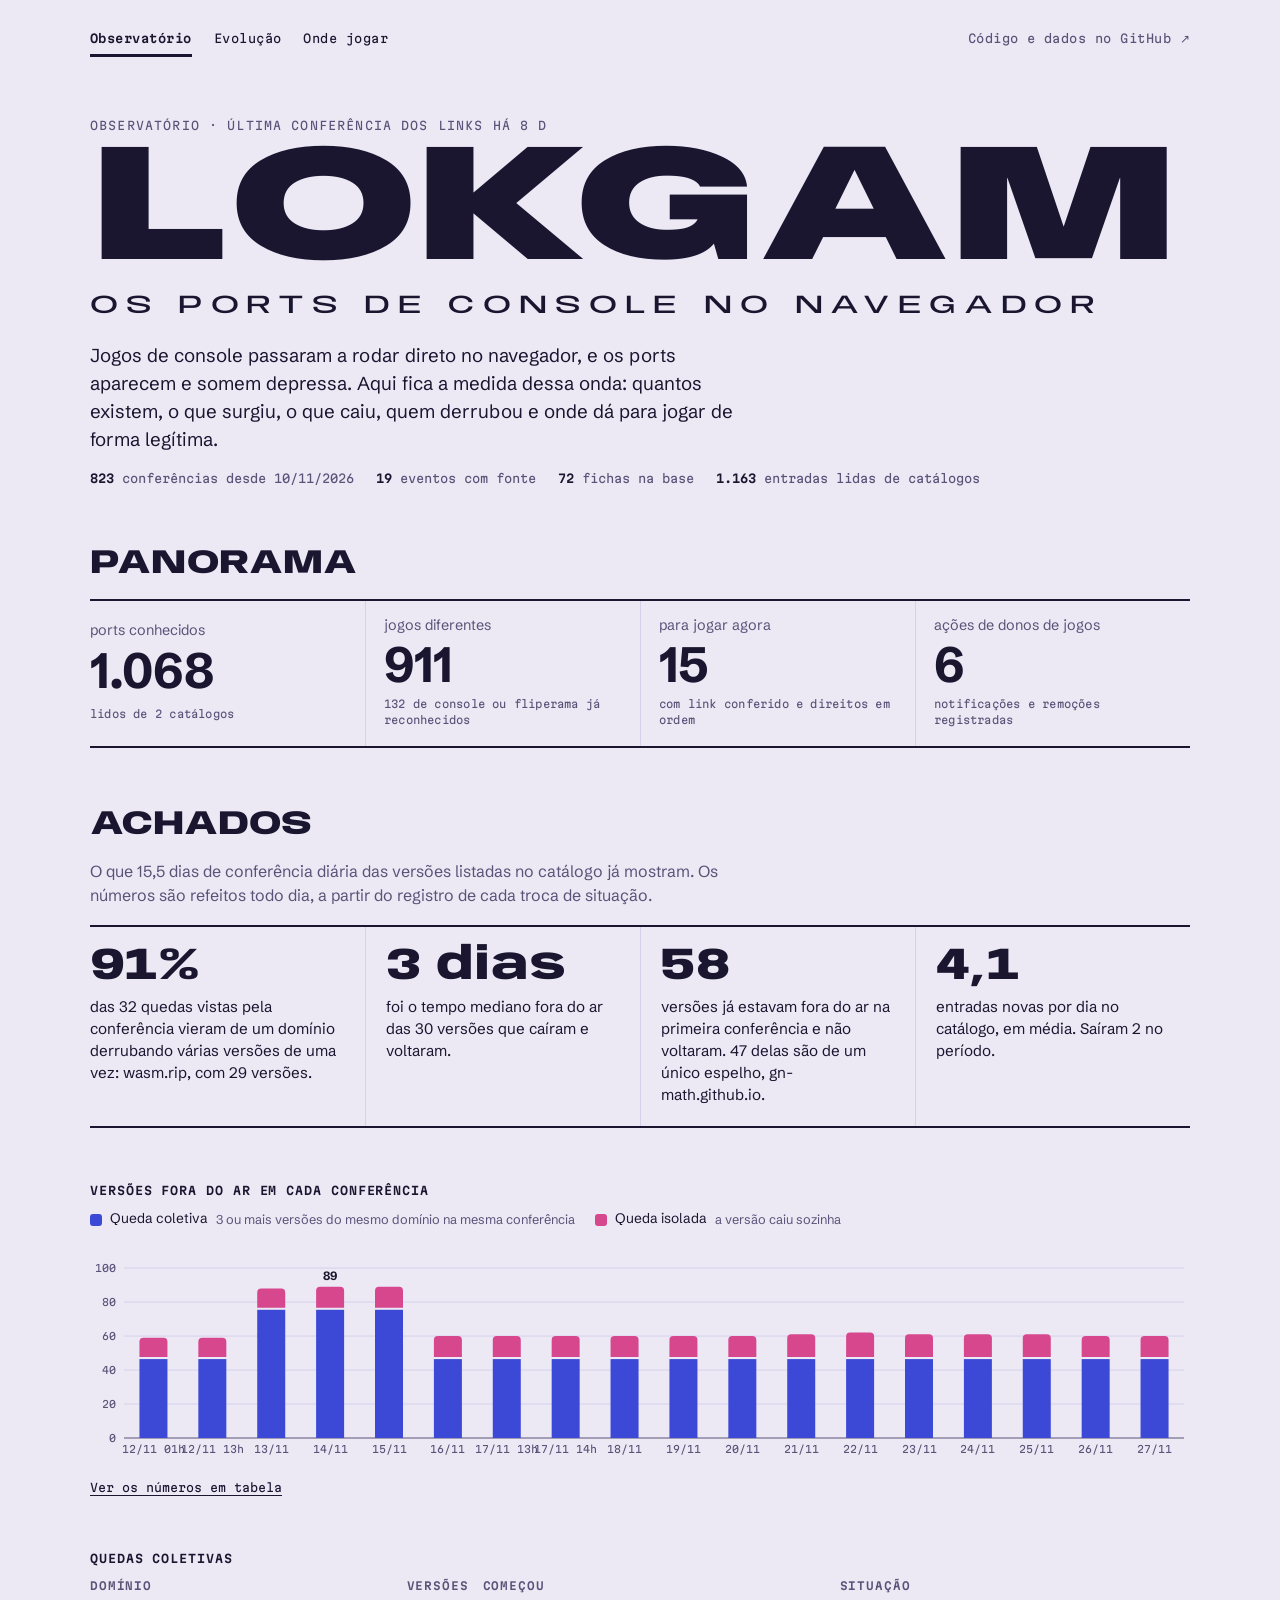
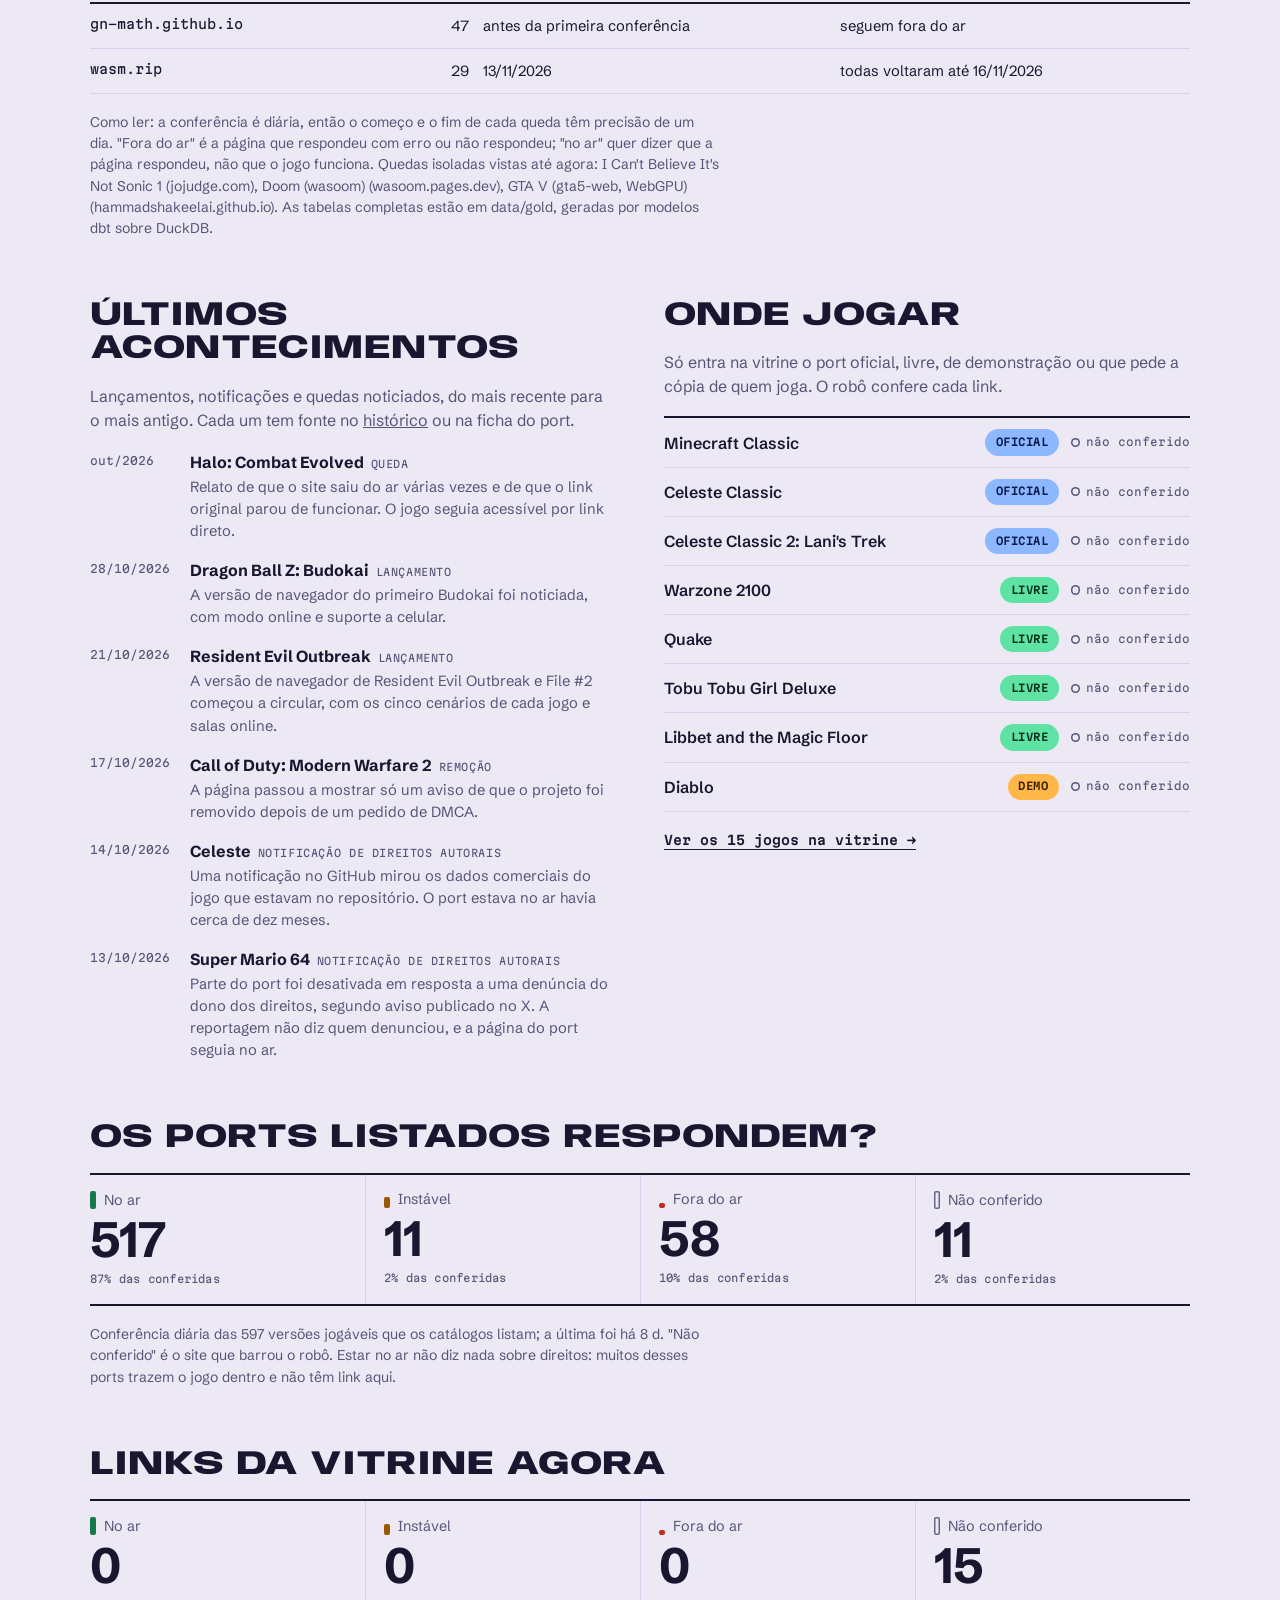
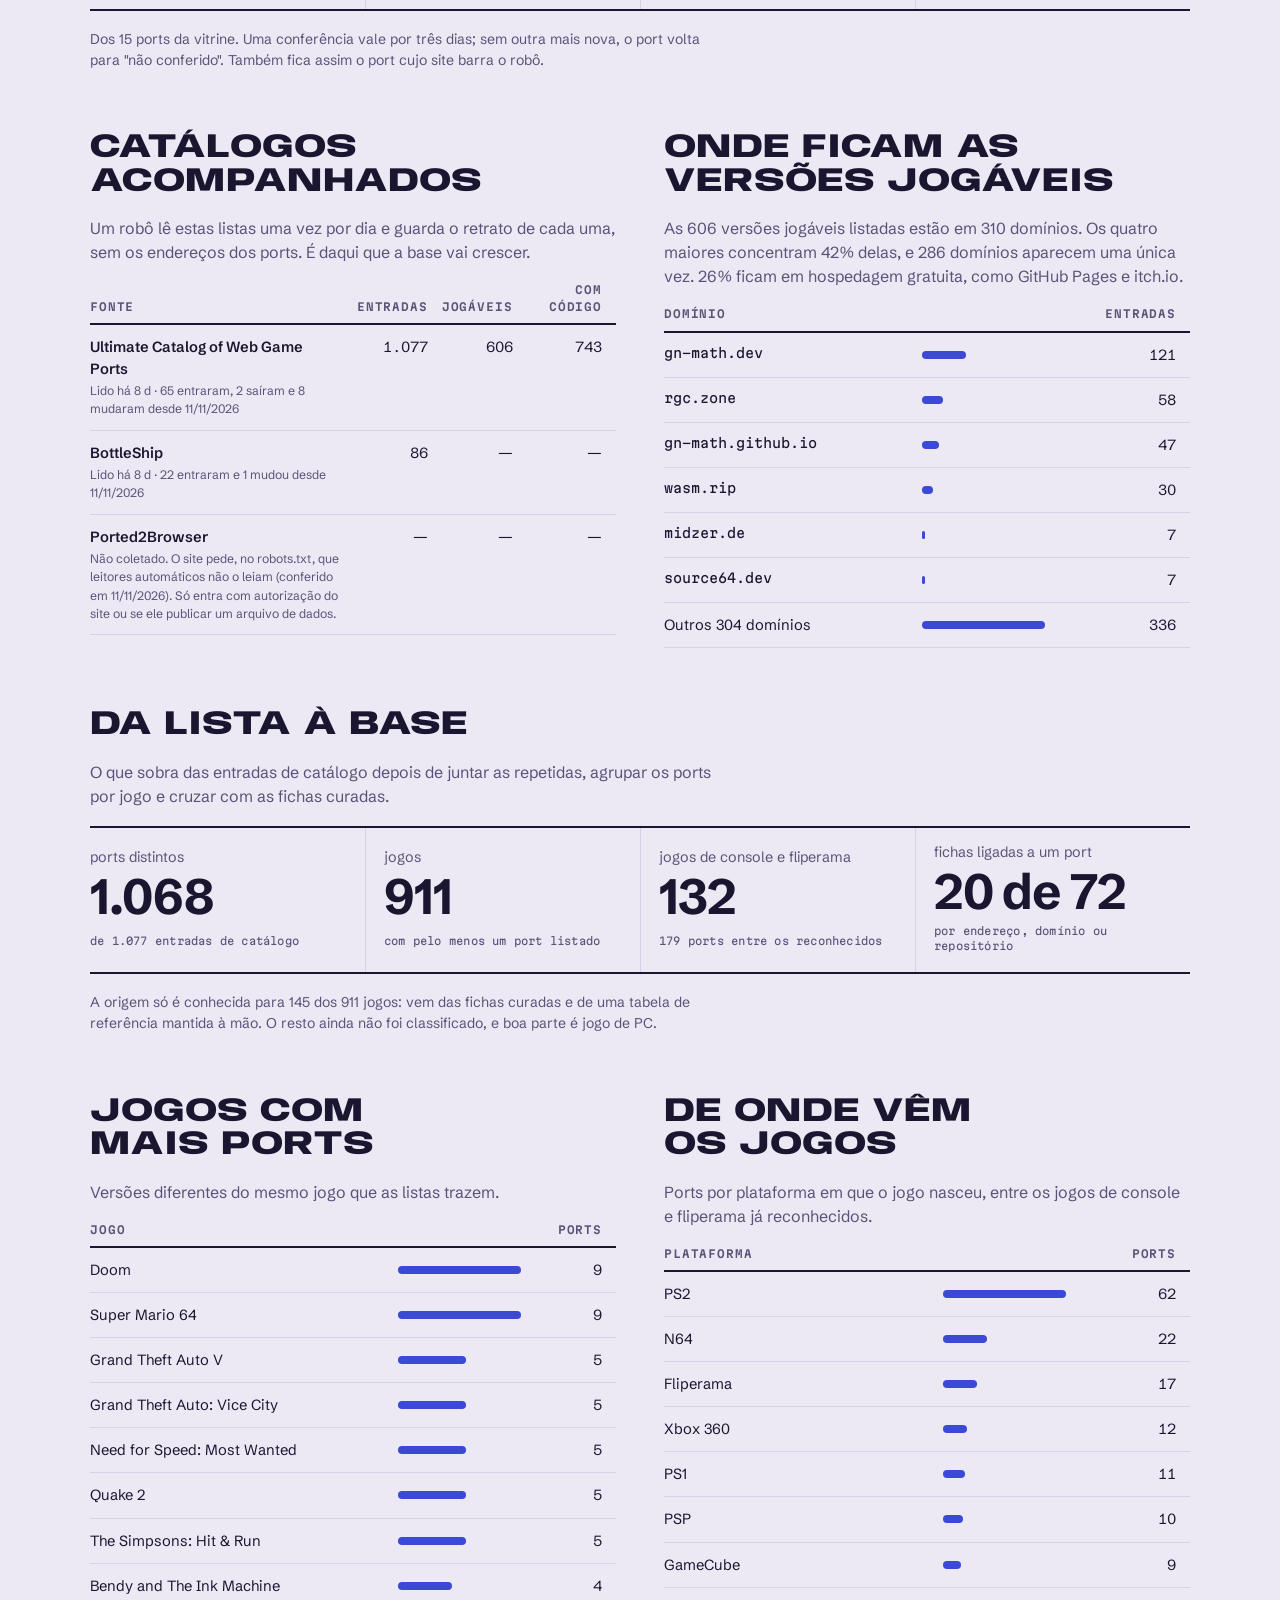
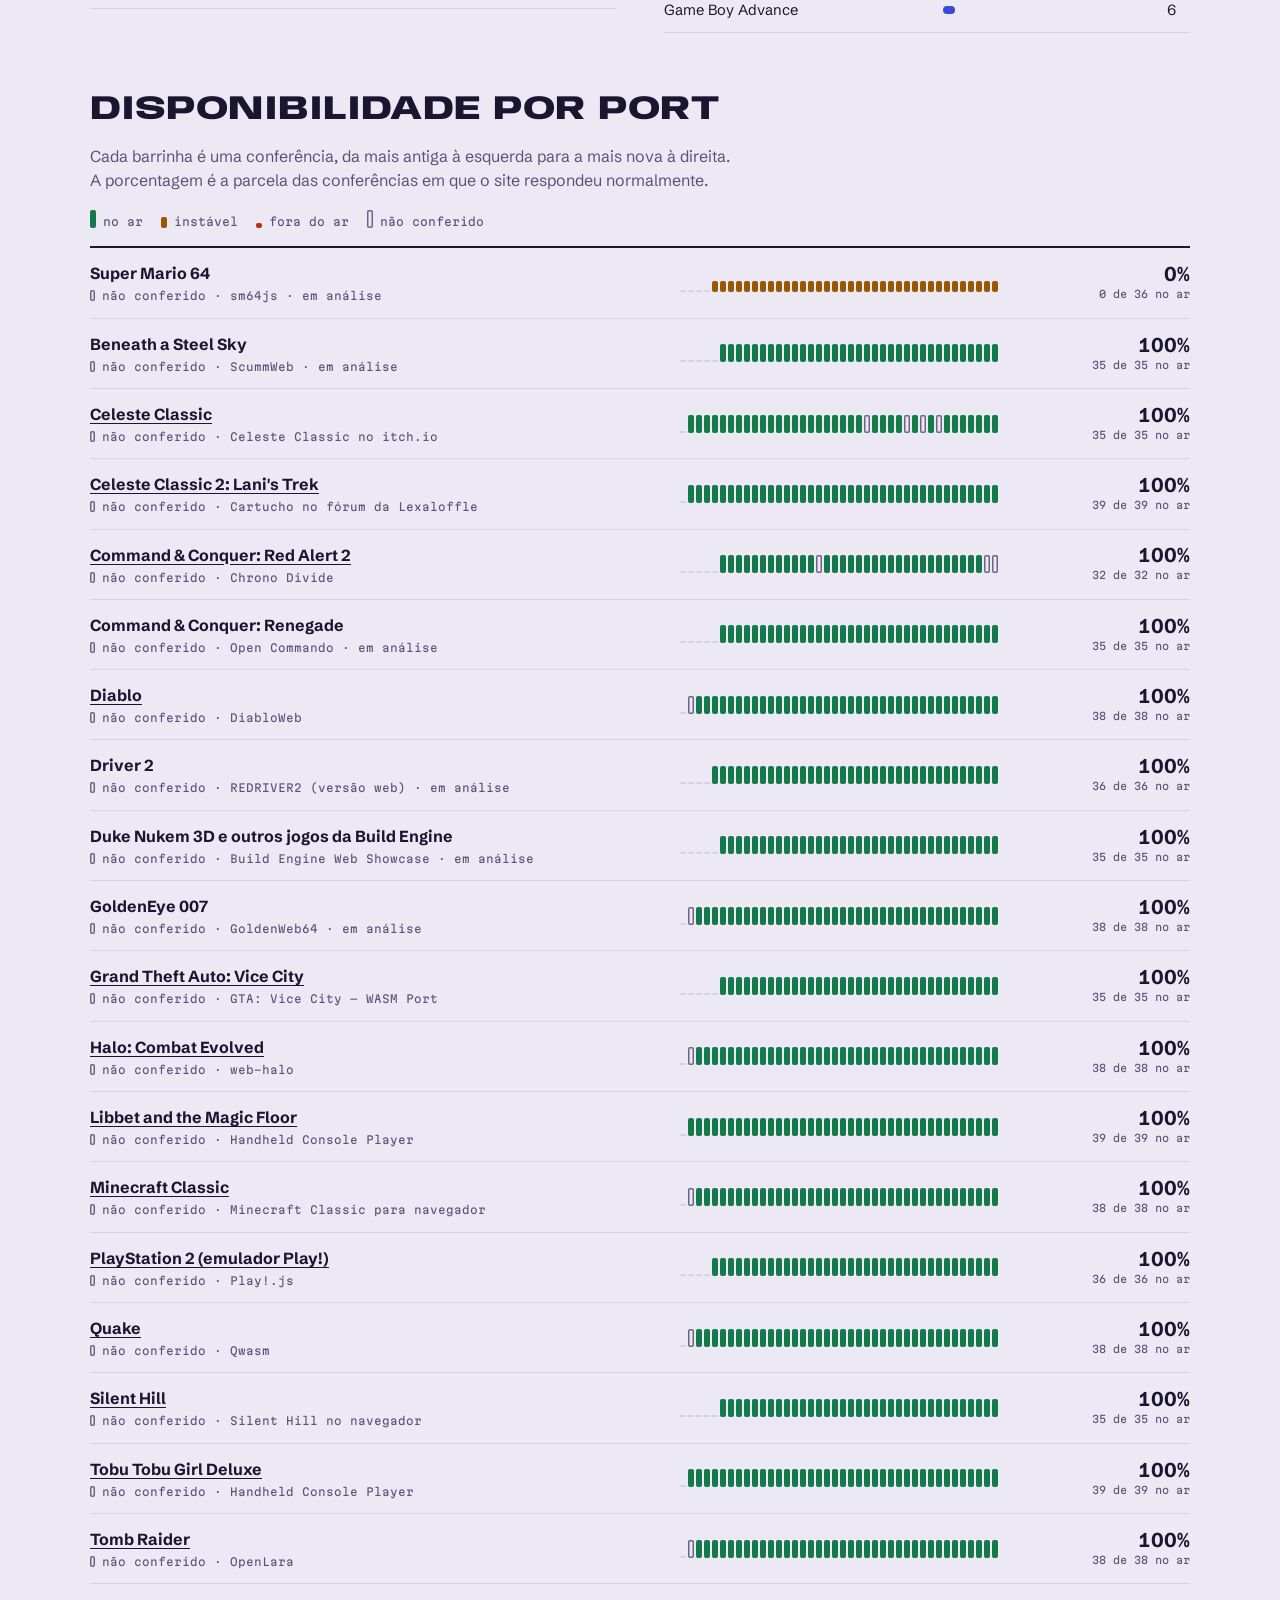
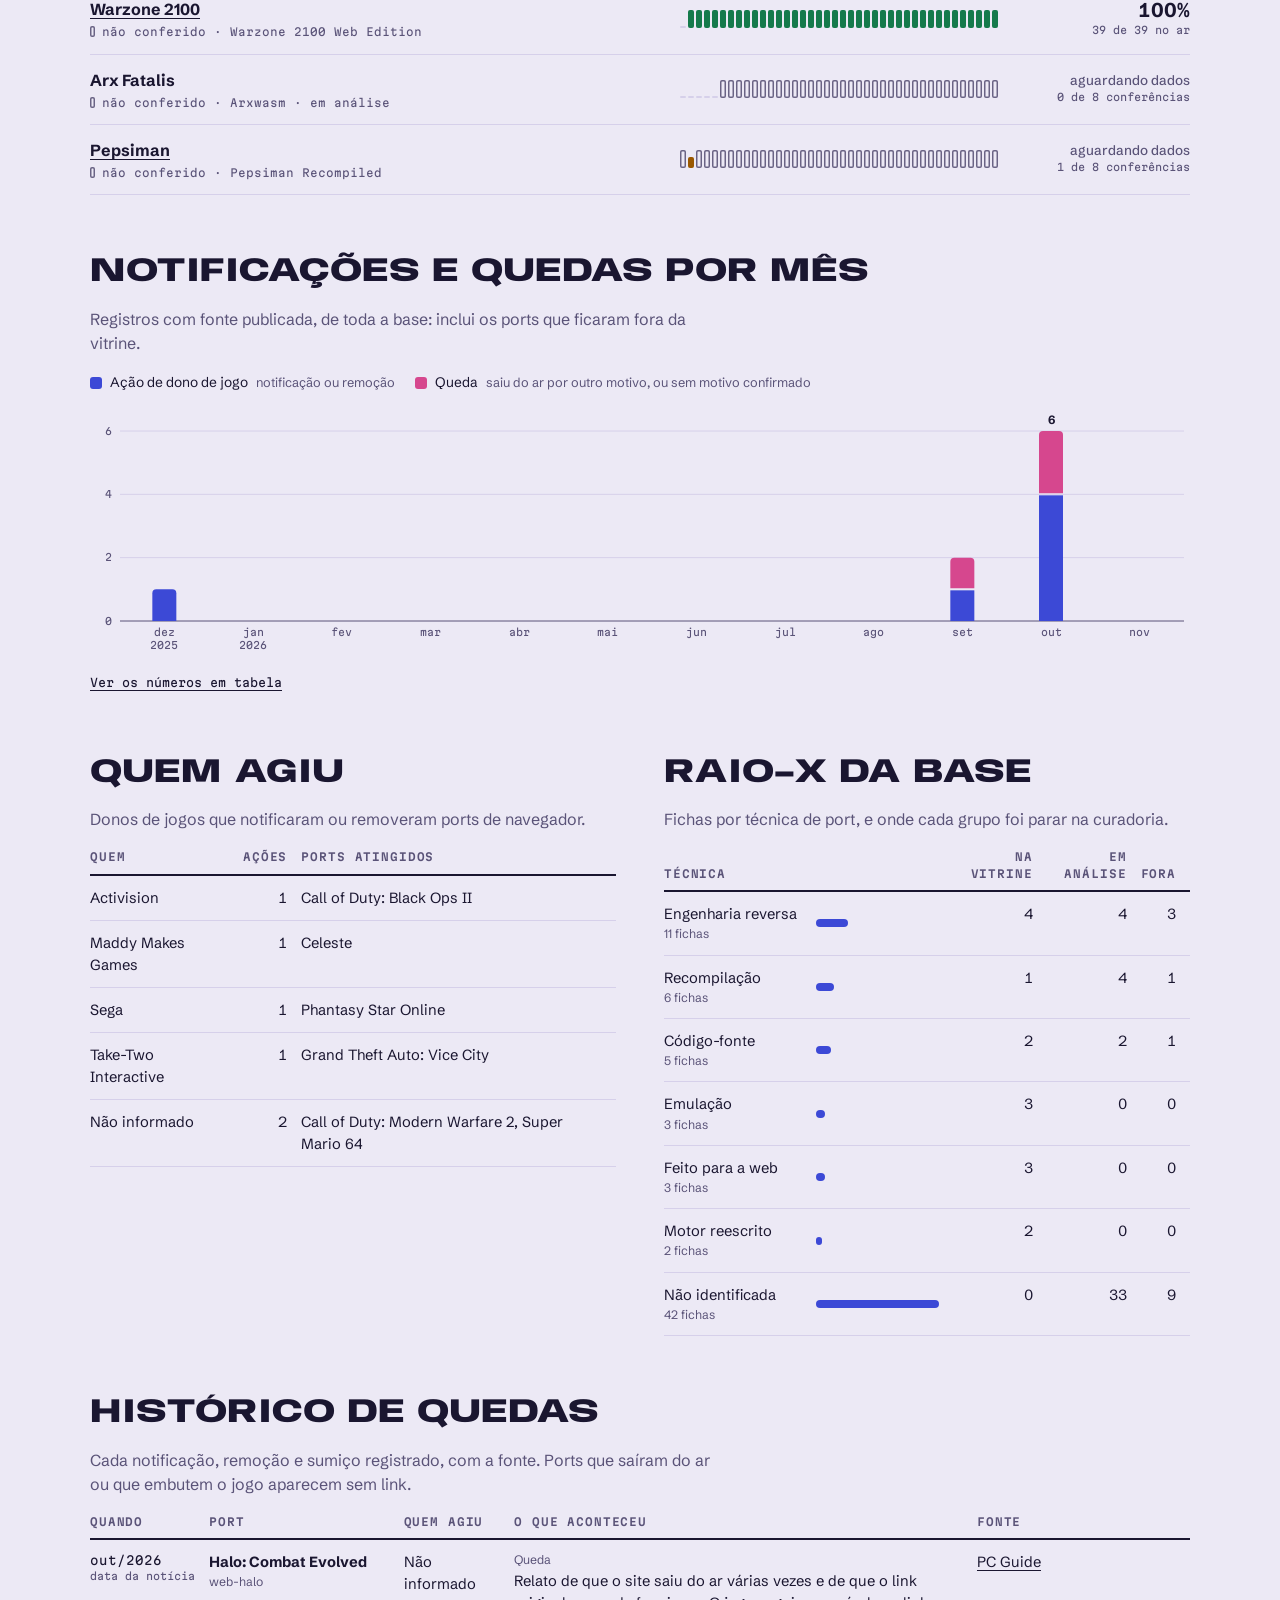
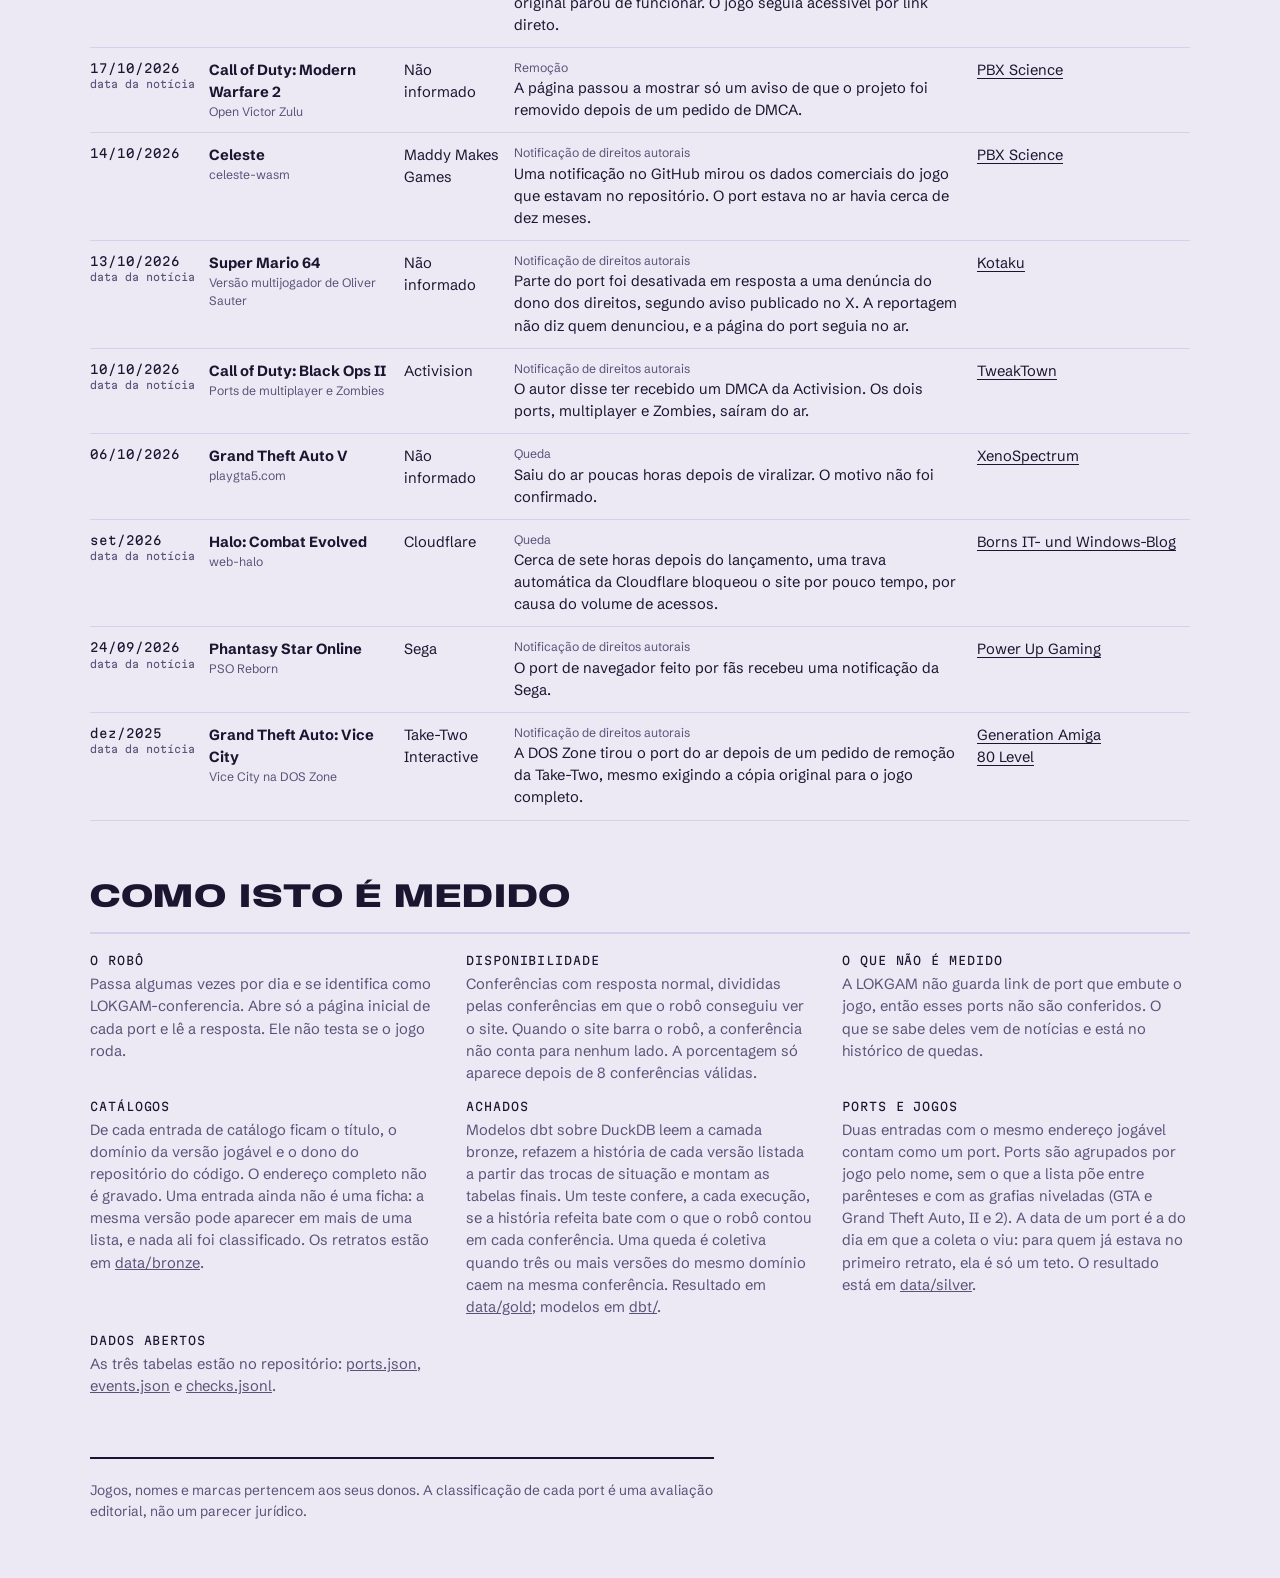
==== commit 73114324: "Conferência de links de 2026-11-27 21:19 UTC: 18 no ar, 1 instável, 3 não conferido" ====
--- a/docs/index.html
+++ b/docs/index.html
@@ -499,7 +499,7 @@
   </footer>
 </div>
 
-<script type="application/json" id="dados">{"repo":"https://github.com/GabrielKSG7/LOKGAM","min_samples":8,"totals":{"ports":72,"events":19,"checks":801,"first_check":"2026-11-10","last_check":"2026-11-27T08:36:40Z"},"availability":[{"id":"minecraft-classic","title":"Minecraft Classic","port_name":"Minecraft Classic para navegador","curation":"approved","checks":38,"observed":37,"online":37,"unstable":0,"offline":0,"blocked":1,"pct":1.0,"first_check":"2026-11-10","seen":{"checked_at":"2026-11-27T08:36:40Z","state":"online","method":"link_checker","reason":"ok","http_status":200,"response_ms":170},"last":{"checked_at":"2026-11-27T08:36:40Z","state":"online","method":"link_checker","reason":"ok","http_status":200,"response_ms":170},"strip":[["2026-11-10","unverified"],["2026-11-11T03:35:38Z","online"],["2026-11-11T14:25:08Z","online"],["2026-11-11T15:27:55Z","online"],["2026-11-11T16:44:37Z","online"],["2026-11-12T00:45:46Z","online"],["2026-11-12T15:17:38Z","online"],["2026-11-12T23:39:37Z","online"],["2026-11-13T06:48:16Z","online"],["2026-11-13T19:44:33Z","online"],["2026-11-14T06:25:58Z","online"],["2026-11-14T18:03:42Z","online"],["2026-11-14T22:25:31Z","online"],["2026-11-15T06:34:17Z","online"],["2026-11-15T18:52:38Z","online"],["2026-11-16T06:31:59Z","online"],["2026-11-16T22:04:19Z","online"],["2026-11-17T07:56:22Z","online"],["2026-11-17T20:57:02Z","online"],["2026-11-18T07:30:23Z","online"],["2026-11-18T20:33:42Z","online"],["2026-11-19T07:28:35Z","online"],["2026-11-19T20:39:20Z","online"],["2026-11-20T07:18:36Z","online"],["2026-11-20T20:23:30Z","online"],["2026-11-21T07:10:20Z","online"],["2026-11-21T19:18:05Z","online"],["2026-11-22T06:50:15Z","online"],["2026-11-22T19:42:10Z","online"],["2026-11-23T07:41:27Z","online"],["2026-11-23T23:55:05Z","online"],["2026-11-24T09:55:53Z","online"],["2026-11-24T22:28:03Z","online"],["2026-11-25T08:37:00Z","online"],["2026-11-25T21:43:23Z","online"],["2026-11-26T08:20:45Z","online"],["2026-11-26T21:33:52Z","online"],["2026-11-27T08:36:40Z","online"]]},{"id":"celeste-classic","title":"Celeste Classic","port_name":"Celeste Classic no itch.io","curation":"approved","checks":38,"observed":34,"online":34,"unstable":0,"offline":0,"blocked":4,"pct":1.0,"first_check":"2026-11-10","seen":{"checked_at":"2026-11-27T08:36:40Z","state":"online","method":"link_checker","reason":"ok","http_status":200,"response_ms":425},"last":{"checked_at":"2026-11-27T08:36:40Z","state":"online","method":"link_checker","reason":"ok","http_status":200,"response_ms":425},"strip":[["2026-11-10","online"],["2026-11-11T03:35:38Z","online"],["2026-11-11T14:25:08Z","online"],["2026-11-11T15:27:55Z","online"],["2026-11-11T16:44:37Z","online"],["2026-11-12T00:45:46Z","online"],["2026-11-12T15:17:38Z","online"],["2026-11-12T23:39:37Z","online"],["2026-11-13T06:48:16Z","online"],["2026-11-13T19:44:33Z","online"],["2026-11-14T06:25:58Z","online"],["2026-11-14T18:03:42Z","online"],["2026-11-14T22:25:31Z","online"],["2026-11-15T06:34:17Z","online"],["2026-11-15T18:52:38Z","online"],["2026-11-16T06:31:59Z","online"],["2026-11-16T22:04:19Z","online"],["2026-11-17T07:56:22Z","online"],["2026-11-17T20:57:02Z","online"],["2026-11-18T07:30:23Z","online"],["2026-11-18T20:33:42Z","online"],["2026-11-19T07:28:35Z","online"],["2026-11-19T20:39:20Z","unverified"],["2026-11-20T07:18:36Z","online"],["2026-11-20T20:23:30Z","online"],["2026-11-21T07:10:20Z","online"],["2026-11-21T19:18:05Z","online"],["2026-11-22T06:50:15Z","unverified"],["2026-11-22T19:42:10Z","online"],["2026-11-23T07:41:27Z","unverified"],["2026-11-23T23:55:05Z","online"],["2026-11-24T09:55:53Z","unverified"],["2026-11-24T22:28:03Z","online"],["2026-11-25T08:37:00Z","online"],["2026-11-25T21:43:23Z","online"],["2026-11-26T08:20:45Z","online"],["2026-11-26T21:33:52Z","online"],["2026-11-27T08:36:40Z","online"]]},{"id":"celeste-classic-2","title":"Celeste Classic 2: Lani's Trek","port_name":"Cartucho no fórum da Lexaloffle","curation":"approved","checks":38,"observed":38,"online":38,"unstable":0,"offline":0,"blocked":0,"pct":1.0,"first_check":"2026-11-10","seen":{"checked_at":"2026-11-27T08:36:40Z","state":"online","method":"link_checker","reason":"ok","http_status":200,"response_ms":225},"last":{"checked_at":"2026-11-27T08:36:40Z","state":"online","method":"link_checker","reason":"ok","http_status":200,"response_ms":225},"strip":[["2026-11-10","online"],["2026-11-11T03:35:38Z","online"],["2026-11-11T14:25:08Z","online"],["2026-11-11T15:27:55Z","online"],["2026-11-11T16:44:37Z","online"],["2026-11-12T00:45:46Z","online"],["2026-11-12T15:17:38Z","online"],["2026-11-12T23:39:37Z","online"],["2026-11-13T06:48:16Z","online"],["2026-11-13T19:44:33Z","online"],["2026-11-14T06:25:58Z","online"],["2026-11-14T18:03:42Z","online"],["2026-11-14T22:25:31Z","online"],["2026-11-15T06:34:17Z","online"],["2026-11-15T18:52:38Z","online"],["2026-11-16T06:31:59Z","online"],["2026-11-16T22:04:19Z","online"],["2026-11-17T07:56:22Z","online"],["2026-11-17T20:57:02Z","online"],["2026-11-18T07:30:23Z","online"],["2026-11-18T20:33:42Z","online"],["2026-11-19T07:28:35Z","online"],["2026-11-19T20:39:20Z","online"],["2026-11-20T07:18:36Z","online"],["2026-11-20T20:23:30Z","online"],["2026-11-21T07:10:20Z","online"],["2026-11-21T19:18:05Z","online"],["2026-11-22T06:50:15Z","online"],["2026-11-22T19:42:10Z","online"],["2026-11-23T07:41:27Z","online"],["2026-11-23T23:55:05Z","online"],["2026-11-24T09:55:53Z","online"],["2026-11-24T22:28:03Z","online"],["2026-11-25T08:37:00Z","online"],["2026-11-25T21:43:23Z","online"],["2026-11-26T08:20:45Z","online"],["2026-11-26T21:33:52Z","online"],["2026-11-27T08:36:40Z","online"]]},{"id":"warzone-2100","title":"Warzone 2100","port_name":"Warzone 2100 Web Edition","curation":"approved","checks":38,"observed":38,"online":38,"unstable":0,"offline":0,"blocked":0,"pct":1.0,"first_check":"2026-11-10","seen":{"checked_at":"2026-11-27T08:36:40Z","state":"online","method":"link_checker","reason":"ok","http_status":200,"response_ms":109},"last":{"checked_at":"2026-11-27T08:36:40Z","state":"online","method":"link_checker","reason":"ok","http_status":200,"response_ms":109},"strip":[["2026-11-10","online"],["2026-11-11T03:35:38Z","online"],["2026-11-11T14:25:08Z","online"],["2026-11-11T15:27:55Z","online"],["2026-11-11T16:44:37Z","online"],["2026-11-12T00:45:46Z","online"],["2026-11-12T15:17:38Z","online"],["2026-11-12T23:39:37Z","online"],["2026-11-13T06:48:16Z","online"],["2026-11-13T19:44:33Z","online"],["2026-11-14T06:25:58Z","online"],["2026-11-14T18:03:42Z","online"],["2026-11-14T22:25:31Z","online"],["2026-11-15T06:34:17Z","online"],["2026-11-15T18:52:38Z","online"],["2026-11-16T06:31:59Z","online"],["2026-11-16T22:04:19Z","online"],["2026-11-17T07:56:22Z","online"],["2026-11-17T20:57:02Z","online"],["2026-11-18T07:30:23Z","online"],["2026-11-18T20:33:42Z","online"],["2026-11-19T07:28:35Z","online"],["2026-11-19T20:39:20Z","online"],["2026-11-20T07:18:36Z","online"],["2026-11-20T20:23:30Z","online"],["2026-11-21T07:10:20Z","online"],["2026-11-21T19:18:05Z","online"],["2026-11-22T06:50:15Z","online"],["2026-11-22T19:42:10Z","online"],["2026-11-23T07:41:27Z","online"],["2026-11-23T23:55:05Z","online"],["2026-11-24T09:55:53Z","online"],["2026-11-24T22:28:03Z","online"],["2026-11-25T08:37:00Z","online"],["2026-11-25T21:43:23Z","online"],["2026-11-26T08:20:45Z","online"],["2026-11-26T21:33:52Z","online"],["2026-11-27T08:36:40Z","online"]]},{"id":"quake-qwasm","title":"Quake","port_name":"Qwasm","curation":"approved","checks":38,"observed":37,"online":37,"unstable":0,"offline":0,"blocked":1,"pct":1.0,"first_check":"2026-11-10","seen":{"checked_at":"2026-11-27T08:36:40Z","state":"online","method":"link_checker","reason":"ok","http_status":200,"response_ms":120},"last":{"checked_at":"2026-11-27T08:36:40Z","state":"online","method":"link_checker","reason":"ok","http_status":200,"response_ms":120},"strip":[["2026-11-10","unverified"],["2026-11-11T03:35:38Z","online"],["2026-11-11T14:25:08Z","online"],["2026-11-11T15:27:55Z","online"],["2026-11-11T16:44:37Z","online"],["2026-11-12T00:45:46Z","online"],["2026-11-12T15:17:38Z","online"],["2026-11-12T23:39:37Z","online"],["2026-11-13T06:48:16Z","online"],["2026-11-13T19:44:33Z","online"],["2026-11-14T06:25:58Z","online"],["2026-11-14T18:03:42Z","online"],["2026-11-14T22:25:31Z","online"],["2026-11-15T06:34:17Z","online"],["2026-11-15T18:52:38Z","online"],["2026-11-16T06:31:59Z","online"],["2026-11-16T22:04:19Z","online"],["2026-11-17T07:56:22Z","online"],["2026-11-17T20:57:02Z","online"],["2026-11-18T07:30:23Z","online"],["2026-11-18T20:33:42Z","online"],["2026-11-19T07:28:35Z","online"],["2026-11-19T20:39:20Z","online"],["2026-11-20T07:18:36Z","online"],["2026-11-20T20:23:30Z","online"],["2026-11-21T07:10:20Z","online"],["2026-11-21T19:18:05Z","online"],["2026-11-22T06:50:15Z","online"],["2026-11-22T19:42:10Z","online"],["2026-11-23T07:41:27Z","online"],["2026-11-23T23:55:05Z","online"],["2026-11-24T09:55:53Z","online"],["2026-11-24T22:28:03Z","online"],["2026-11-25T08:37:00Z","online"],["2026-11-25T21:43:23Z","online"],["2026-11-26T08:20:45Z","online"],["2026-11-26T21:33:52Z","online"],["2026-11-27T08:36:40Z","online"]]},{"id":"tobu-tobu-girl-deluxe","title":"Tobu Tobu Girl Deluxe","port_name":"Handheld Console Player","curation":"approved","checks":38,"observed":38,"online":38,"unstable":0,"offline":0,"blocked":0,"pct":1.0,"first_check":"2026-11-10","seen":{"checked_at":"2026-11-27T08:36:40Z","state":"online","method":"link_checker","reason":"ok","http_status":200,"response_ms":432},"last":{"checked_at":"2026-11-27T08:36:40Z","state":"online","method":"link_checker","reason":"ok","http_status":200,"response_ms":432},"strip":[["2026-11-10","online"],["2026-11-11T03:35:38Z","online"],["2026-11-11T14:25:08Z","online"],["2026-11-11T15:27:55Z","online"],["2026-11-11T16:44:37Z","online"],["2026-11-12T00:45:46Z","online"],["2026-11-12T15:17:38Z","online"],["2026-11-12T23:39:37Z","online"],["2026-11-13T06:48:16Z","online"],["2026-11-13T19:44:33Z","online"],["2026-11-14T06:25:58Z","online"],["2026-11-14T18:03:42Z","online"],["2026-11-14T22:25:31Z","online"],["2026-11-15T06:34:17Z","online"],["2026-11-15T18:52:38Z","online"],["2026-11-16T06:31:59Z","online"],["2026-11-16T22:04:19Z","online"],["2026-11-17T07:56:22Z","online"],["2026-11-17T20:57:02Z","online"],["2026-11-18T07:30:23Z","online"],["2026-11-18T20:33:42Z","online"],["2026-11-19T07:28:35Z","online"],["2026-11-19T20:39:20Z","online"],["2026-11-20T07:18:36Z","online"],["2026-11-20T20:23:30Z","online"],["2026-11-21T07:10:20Z","online"],["2026-11-21T19:18:05Z","online"],["2026-11-22T06:50:15Z","online"],["2026-11-22T19:42:10Z","online"],["2026-11-23T07:41:27Z","online"],["2026-11-23T23:55:05Z","online"],["2026-11-24T09:55:53Z","online"],["2026-11-24T22:28:03Z","online"],["2026-11-25T08:37:00Z","online"],["2026-11-25T21:43:23Z","online"],["2026-11-26T08:20:45Z","online"],["2026-11-26T21:33:52Z","online"],["2026-11-27T08:36:40Z","online"]]},{"id":"libbet-magic-floor","title":"Libbet and the Magic Floor","port_name":"Handheld Console Player","curation":"approved","checks":38,"observed":38,"online":38,"unstable":0,"offline":0,"blocked":0,"pct":1.0,"first_check":"2026-11-10","seen":{"checked_at":"2026-11-27T08:36:40Z","state":"online","method":"link_checker","reason":"ok","http_status":200,"response_ms":327},"last":{"checked_at":"2026-11-27T08:36:40Z","state":"online","method":"link_checker","reason":"ok","http_status":200,"response_ms":327},"strip":[["2026-11-10","online"],["2026-11-11T03:35:38Z","online"],["2026-11-11T14:25:08Z","online"],["2026-11-11T15:27:55Z","online"],["2026-11-11T16:44:37Z","online"],["2026-11-12T00:45:46Z","online"],["2026-11-12T15:17:38Z","online"],["2026-11-12T23:39:37Z","online"],["2026-11-13T06:48:16Z","online"],["2026-11-13T19:44:33Z","online"],["2026-11-14T06:25:58Z","online"],["2026-11-14T18:03:42Z","online"],["2026-11-14T22:25:31Z","online"],["2026-11-15T06:34:17Z","online"],["2026-11-15T18:52:38Z","online"],["2026-11-16T06:31:59Z","online"],["2026-11-16T22:04:19Z","online"],["2026-11-17T07:56:22Z","online"],["2026-11-17T20:57:02Z","online"],["2026-11-18T07:30:23Z","online"],["2026-11-18T20:33:42Z","online"],["2026-11-19T07:28:35Z","online"],["2026-11-19T20:39:20Z","online"],["2026-11-20T07:18:36Z","online"],["2026-11-20T20:23:30Z","online"],["2026-11-21T07:10:20Z","online"],["2026-11-21T19:18:05Z","online"],["2026-11-22T06:50:15Z","online"],["2026-11-22T19:42:10Z","online"],["2026-11-23T07:41:27Z","online"],["2026-11-23T23:55:05Z","online"],["2026-11-24T09:55:53Z","online"],["2026-11-24T22:28:03Z","online"],["2026-11-25T08:37:00Z","online"],["2026-11-25T21:43:23Z","online"],["2026-11-26T08:20:45Z","online"],["2026-11-26T21:33:52Z","online"],["2026-11-27T08:36:40Z","online"]]},{"id":"diablo-web","title":"Diablo","port_name":"DiabloWeb","curation":"approved","checks":38,"observed":37,"online":37,"unstable":0,"offline":0,"blocked":1,"pct":1.0,"first_check":"2026-11-10","seen":{"checked_at":"2026-11-27T08:36:40Z","state":"online","method":"link_checker","reason":"ok","http_status":200,"response_ms":109},"last":{"checked_at":"2026-11-27T08:36:40Z","state":"online","method":"link_checker","reason":"ok","http_status":200,"response_ms":109},"strip":[["2026-11-10","unverified"],["2026-11-11T03:35:38Z","online"],["2026-11-11T14:25:08Z","online"],["2026-11-11T15:27:55Z","online"],["2026-11-11T16:44:37Z","online"],["2026-11-12T00:45:46Z","online"],["2026-11-12T15:17:38Z","online"],["2026-11-12T23:39:37Z","online"],["2026-11-13T06:48:16Z","online"],["2026-11-13T19:44:33Z","online"],["2026-11-14T06:25:58Z","online"],["2026-11-14T18:03:42Z","online"],["2026-11-14T22:25:31Z","online"],["2026-11-15T06:34:17Z","online"],["2026-11-15T18:52:38Z","online"],["2026-11-16T06:31:59Z","online"],["2026-11-16T22:04:19Z","online"],["2026-11-17T07:56:22Z","online"],["2026-11-17T20:57:02Z","online"],["2026-11-18T07:30:23Z","online"],["2026-11-18T20:33:42Z","online"],["2026-11-19T07:28:35Z","online"],["2026-11-19T20:39:20Z","online"],["2026-11-20T07:18:36Z","online"],["2026-11-20T20:23:30Z","online"],["2026-11-21T07:10:20Z","online"],["2026-11-21T19:18:05Z","online"],["2026-11-22T06:50:15Z","online"],["2026-11-22T19:42:10Z","online"],["2026-11-23T07:41:27Z","online"],["2026-11-23T23:55:05Z","online"],["2026-11-24T09:55:53Z","online"],["2026-11-24T22:28:03Z","online"],["2026-11-25T08:37:00Z","online"],["2026-11-25T21:43:23Z","online"],["2026-11-26T08:20:45Z","online"],["2026-11-26T21:33:52Z","online"],["2026-11-27T08:36:40Z","online"]]},{"id":"tomb-raider-openlara","title":"Tomb Raider","port_name":"OpenLara","curation":"approved","checks":38,"observed":37,"online":37,"unstable":0,"offline":0,"blocked":1,"pct":1.0,"first_check":"2026-11-10","seen":{"checked_at":"2026-11-27T08:36:40Z","state":"online","method":"link_checker","reason":"ok","http_status":200,"response_ms":3231},"last":{"checked_at":"2026-11-27T08:36:40Z","state":"online","method":"link_checker","reason":"ok","http_status":200,"response_ms":3231},"strip":[["2026-11-10","unverified"],["2026-11-11T03:35:38Z","online"],["2026-11-11T14:25:08Z","online"],["2026-11-11T15:27:55Z","online"],["2026-11-11T16:44:37Z","online"],["2026-11-12T00:45:46Z","online"],["2026-11-12T15:17:38Z","online"],["2026-11-12T23:39:37Z","online"],["2026-11-13T06:48:16Z","online"],["2026-11-13T19:44:33Z","online"],["2026-11-14T06:25:58Z","online"],["2026-11-14T18:03:42Z","online"],["2026-11-14T22:25:31Z","online"],["2026-11-15T06:34:17Z","online"],["2026-11-15T18:52:38Z","online"],["2026-11-16T06:31:59Z","online"],["2026-11-16T22:04:19Z","online"],["2026-11-17T07:56:22Z","online"],["2026-11-17T20:57:02Z","online"],["2026-11-18T07:30:23Z","online"],["2026-11-18T20:33:42Z","online"],["2026-11-19T07:28:35Z","online"],["2026-11-19T20:39:20Z","online"],["2026-11-20T07:18:36Z","online"],["2026-11-20T20:23:30Z","online"],["2026-11-21T07:10:20Z","online"],["2026-11-21T19:18:05Z","online"],["2026-11-22T06:50:15Z","online"],["2026-11-22T19:42:10Z","online"],["2026-11-23T07:41:27Z","online"],["2026-11-23T23:55:05Z","online"],["2026-11-24T09:55:53Z","online"],["2026-11-24T22:28:03Z","online"],["2026-11-25T08:37:00Z","online"],["2026-11-25T21:43:23Z","online"],["2026-11-26T08:20:45Z","online"],["2026-11-26T21:33:52Z","online"],["2026-11-27T08:36:40Z","online"]]},{"id":"halo-ce-web","title":"Halo: Combat Evolved","port_name":"web-halo","curation":"approved","checks":38,"observed":37,"online":37,"unstable":0,"offline":0,"blocked":1,"pct":1.0,"first_check":"2026-11-10","seen":{"checked_at":"2026-11-27T08:36:40Z","state":"online","method":"link_checker","reason":"ok","http_status":200,"response_ms":250},"last":{"checked_at":"2026-11-27T08:36:40Z","state":"online","method":"link_checker","reason":"ok","http_status":200,"response_ms":250},"strip":[["2026-11-10","unverified"],["2026-11-11T03:35:38Z","online"],["2026-11-11T14:25:08Z","online"],["2026-11-11T15:27:55Z","online"],["2026-11-11T16:44:37Z","online"],["2026-11-12T00:45:46Z","online"],["2026-11-12T15:17:38Z","online"],["2026-11-12T23:39:37Z","online"],["2026-11-13T06:48:16Z","online"],["2026-11-13T19:44:33Z","online"],["2026-11-14T06:25:58Z","online"],["2026-11-14T18:03:42Z","online"],["2026-11-14T22:25:31Z","online"],["2026-11-15T06:34:17Z","online"],["2026-11-15T18:52:38Z","online"],["2026-11-16T06:31:59Z","online"],["2026-11-16T22:04:19Z","online"],["2026-11-17T07:56:22Z","online"],["2026-11-17T20:57:02Z","online"],["2026-11-18T07:30:23Z","online"],["2026-11-18T20:33:42Z","online"],["2026-11-19T07:28:35Z","online"],["2026-11-19T20:39:20Z","online"],["2026-11-20T07:18:36Z","online"],["2026-11-20T20:23:30Z","online"],["2026-11-21T07:10:20Z","online"],["2026-11-21T19:18:05Z","online"],["2026-11-22T06:50:15Z","online"],["2026-11-22T19:42:10Z","online"],["2026-11-23T07:41:27Z","online"],["2026-11-23T23:55:05Z","online"],["2026-11-24T09:55:53Z","online"],["2026-11-24T22:28:03Z","online"],["2026-11-25T08:37:00Z","online"],["2026-11-25T21:43:23Z","online"],["2026-11-26T08:20:45Z","online"],["2026-11-26T21:33:52Z","online"],["2026-11-27T08:36:40Z","online"]]},{"id":"pepsiman-recompiled","title":"Pepsiman","port_name":"Pepsiman Recompiled","curation":"approved","checks":39,"observed":1,"online":0,"unstable":1,"offline":0,"blocked":38,"pct":null,"first_check":"2026-11-10","seen":{"checked_at":"2026-11-11T02:55:00Z","state":"unstable","method":"manual","note":"Erro de acesso da Cloudflare ao abrir a página, relatado pelo curador."},"last":{"checked_at":"2026-11-27T08:36:40Z","state":"unverified","method":"link_checker","reason":"bot_blocked","http_status":403,"response_ms":320,"note":"O site barrou o robô (HTTP 403)."},"strip":[["2026-11-10","unverified"],["2026-11-11T02:55:00Z","unstable"],["2026-11-11T03:35:38Z","unverified"],["2026-11-11T14:25:08Z","unverified"],["2026-11-11T15:27:55Z","unverified"],["2026-11-11T16:44:37Z","unverified"],["2026-11-12T00:45:46Z","unverified"],["2026-11-12T15:17:38Z","unverified"],["2026-11-12T23:39:37Z","unverified"],["2026-11-13T06:48:16Z","unverified"],["2026-11-13T19:44:33Z","unverified"],["2026-11-14T06:25:58Z","unverified"],["2026-11-14T18:03:42Z","unverified"],["2026-11-14T22:25:31Z","unverified"],["2026-11-15T06:34:17Z","unverified"],["2026-11-15T18:52:38Z","unverified"],["2026-11-16T06:31:59Z","unverified"],["2026-11-16T22:04:19Z","unverified"],["2026-11-17T07:56:22Z","unverified"],["2026-11-17T20:57:02Z","unverified"],["2026-11-18T07:30:23Z","unverified"],["2026-11-18T20:33:42Z","unverified"],["2026-11-19T07:28:35Z","unverified"],["2026-11-19T20:39:20Z","unverified"],["2026-11-20T07:18:36Z","unverified"],["2026-11-20T20:23:30Z","unverified"],["2026-11-21T07:10:20Z","unverified"],["2026-11-21T19:18:05Z","unverified"],["2026-11-22T06:50:15Z","unverified"],["2026-11-22T19:42:10Z","unverified"],["2026-11-23T07:41:27Z","unverified"],["2026-11-23T23:55:05Z","unverified"],["2026-11-24T09:55:53Z","unverified"],["2026-11-24T22:28:03Z","unverified"],["2026-11-25T08:37:00Z","unverified"],["2026-11-25T21:43:23Z","unverified"],["2026-11-26T08:20:45Z","unverified"],["2026-11-26T21:33:52Z","unverified"],["2026-11-27T08:36:40Z","unverified"]]},{"id":"goldeneye-goldenweb64","title":"GoldenEye 007","port_name":"GoldenWeb64","curation":"pending","checks":38,"observed":37,"online":37,"unstable":0,"offline":0,"blocked":1,"pct":1.0,"first_check":"2026-11-10","seen":{"checked_at":"2026-11-27T08:36:40Z","state":"online","method":"link_checker","reason":"ok","http_status":200,"response_ms":209},"last":{"checked_at":"2026-11-27T08:36:40Z","state":"online","method":"link_checker","reason":"ok","http_status":200,"response_ms":209},"strip":[["2026-11-10","unverified"],["2026-11-11T03:35:38Z","online"],["2026-11-11T14:25:08Z","online"],["2026-11-11T15:27:55Z","online"],["2026-11-11T16:44:37Z","online"],["2026-11-12T00:45:46Z","online"],["2026-11-12T15:17:38Z","online"],["2026-11-12T23:39:37Z","online"],["2026-11-13T06:48:16Z","online"],["2026-11-13T19:44:33Z","online"],["2026-11-14T06:25:58Z","online"],["2026-11-14T18:03:42Z","online"],["2026-11-14T22:25:31Z","online"],["2026-11-15T06:34:17Z","online"],["2026-11-15T18:52:38Z","online"],["2026-11-16T06:31:59Z","online"],["2026-11-16T22:04:19Z","online"],["2026-11-17T07:56:22Z","online"],["2026-11-17T20:57:02Z","online"],["2026-11-18T07:30:23Z","online"],["2026-11-18T20:33:42Z","online"],["2026-11-19T07:28:35Z","online"],["2026-11-19T20:39:20Z","online"],["2026-11-20T07:18:36Z","online"],["2026-11-20T20:23:30Z","online"],["2026-11-21T07:10:20Z","online"],["2026-11-21T19:18:05Z","online"],["2026-11-22T06:50:15Z","online"],["2026-11-22T19:42:10Z","online"],["2026-11-23T07:41:27Z","online"],["2026-11-23T23:55:05Z","online"],["2026-11-24T09:55:53Z","online"],["2026-11-24T22:28:03Z","online"],["2026-11-25T08:37:00Z","online"],["2026-11-25T21:43:23Z","online"],["2026-11-26T08:20:45Z","online"],["2026-11-26T21:33:52Z","online"],["2026-11-27T08:36:40Z","online"]]},{"id":"ps2-play-js","title":"PlayStation 2 (emulador Play!)","port_name":"Play!.js","curation":"approved","checks":35,"observed":35,"online":35,"unstable":0,"offline":0,"blocked":0,"pct":1.0,"first_check":"2026-11-11T15:27:55Z","seen":{"checked_at":"2026-11-27T08:36:40Z","state":"online","method":"link_checker","reason":"ok","http_status":200,"response_ms":276},"last":{"checked_at":"2026-11-27T08:36:40Z","state":"online","method":"link_checker","reason":"ok","http_status":200,"response_ms":276},"strip":[["2026-11-11T15:27:55Z","online"],["2026-11-11T16:44:37Z","online"],["2026-11-12T00:45:46Z","online"],["2026-11-12T15:17:38Z","online"],["2026-11-12T23:39:37Z","online"],["2026-11-13T06:48:16Z","online"],["2026-11-13T19:44:33Z","online"],["2026-11-14T06:25:58Z","online"],["2026-11-14T18:03:42Z","online"],["2026-11-14T22:25:31Z","online"],["2026-11-15T06:34:17Z","online"],["2026-11-15T18:52:38Z","online"],["2026-11-16T06:31:59Z","online"],["2026-11-16T22:04:19Z","online"],["2026-11-17T07:56:22Z","online"],["2026-11-17T20:57:02Z","online"],["2026-11-18T07:30:23Z","online"],["2026-11-18T20:33:42Z","online"],["2026-11-19T07:28:35Z","online"],["2026-11-19T20:39:20Z","online"],["2026-11-20T07:18:36Z","online"],["2026-11-20T20:23:30Z","online"],["2026-11-21T07:10:20Z","online"],["2026-11-21T19:18:05Z","online"],["2026-11-22T06:50:15Z","online"],["2026-11-22T19:42:10Z","online"],["2026-11-23T07:41:27Z","online"],["2026-11-23T23:55:05Z","online"],["2026-11-24T09:55:53Z","online"],["2026-11-24T22:28:03Z","online"],["2026-11-25T08:37:00Z","online"],["2026-11-25T21:43:23Z","online"],["2026-11-26T08:20:45Z","online"],["2026-11-26T21:33:52Z","online"],["2026-11-27T08:36:40Z","online"]]},{"id":"driver-2-redriver2","title":"Driver 2","port_name":"REDRIVER2 (versão web)","curation":"pending","checks":35,"observed":35,"online":35,"unstable":0,"offline":0,"blocked":0,"pct":1.0,"first_check":"2026-11-11T15:27:55Z","seen":{"checked_at":"2026-11-27T08:36:40Z","state":"online","method":"link_checker","reason":"ok","http_status":200,"response_ms":124},"last":{"checked_at":"2026-11-27T08:36:40Z","state":"online","method":"link_checker","reason":"ok","http_status":200,"response_ms":124},"strip":[["2026-11-11T15:27:55Z","online"],["2026-11-11T16:44:37Z","online"],["2026-11-12T00:45:46Z","online"],["2026-11-12T15:17:38Z","online"],["2026-11-12T23:39:37Z","online"],["2026-11-13T06:48:16Z","online"],["2026-11-13T19:44:33Z","online"],["2026-11-14T06:25:58Z","online"],["2026-11-14T18:03:42Z","online"],["2026-11-14T22:25:31Z","online"],["2026-11-15T06:34:17Z","online"],["2026-11-15T18:52:38Z","online"],["2026-11-16T06:31:59Z","online"],["2026-11-16T22:04:19Z","online"],["2026-11-17T07:56:22Z","online"],["2026-11-17T20:57:02Z","online"],["2026-11-18T07:30:23Z","online"],["2026-11-18T20:33:42Z","online"],["2026-11-19T07:28:35Z","online"],["2026-11-19T20:39:20Z","online"],["2026-11-20T07:18:36Z","online"],["2026-11-20T20:23:30Z","online"],["2026-11-21T07:10:20Z","online"],["2026-11-21T19:18:05Z","online"],["2026-11-22T06:50:15Z","online"],["2026-11-22T19:42:10Z","online"],["2026-11-23T07:41:27Z","online"],["2026-11-23T23:55:05Z","online"],["2026-11-24T09:55:53Z","online"],["2026-11-24T22:28:03Z","online"],["2026-11-25T08:37:00Z","online"],["2026-11-25T21:43:23Z","online"],["2026-11-26T08:20:45Z","online"],["2026-11-26T21:33:52Z","online"],["2026-11-27T08:36:40Z","online"]]},{"id":"super-mario-64-sm64js","title":"Super Mario 64","port_name":"sm64js","curation":"pending","checks":35,"observed":35,"online":0,"unstable":35,"offline":0,"blocked":0,"pct":0.0,"first_check":"2026-11-11T15:27:55Z","seen":{"checked_at":"2026-11-27T08:36:40Z","state":"unstable","method":"link_checker","reason":"tls_error","response_ms":114,"note":"Problema no certificado de segurança do site."},"last":{"checked_at":"2026-11-27T08:36:40Z","state":"unstable","method":"link_checker","reason":"tls_error","response_ms":114,"note":"Problema no certificado de segurança do site."},"strip":[["2026-11-11T15:27:55Z","unstable"],["2026-11-11T16:44:37Z","unstable"],["2026-11-12T00:45:46Z","unstable"],["2026-11-12T15:17:38Z","unstable"],["2026-11-12T23:39:37Z","unstable"],["2026-11-13T06:48:16Z","unstable"],["2026-11-13T19:44:33Z","unstable"],["2026-11-14T06:25:58Z","unstable"],["2026-11-14T18:03:42Z","unstable"],["2026-11-14T22:25:31Z","unstable"],["2026-11-15T06:34:17Z","unstable"],["2026-11-15T18:52:38Z","unstable"],["2026-11-16T06:31:59Z","unstable"],["2026-11-16T22:04:19Z","unstable"],["2026-11-17T07:56:22Z","unstable"],["2026-11-17T20:57:02Z","unstable"],["2026-11-18T07:30:23Z","unstable"],["2026-11-18T20:33:42Z","unstable"],["2026-11-19T07:28:35Z","unstable"],["2026-11-19T20:39:20Z","unstable"],["2026-11-20T07:18:36Z","unstable"],["2026-11-20T20:23:30Z","unstable"],["2026-11-21T07:10:20Z","unstable"],["2026-11-21T19:18:05Z","unstable"],["2026-11-22T06:50:15Z","unstable"],["2026-11-22T19:42:10Z","unstable"],["2026-11-23T07:41:27Z","unstable"],["2026-11-23T23:55:05Z","unstable"],["2026-11-24T09:55:53Z","unstable"],["2026-11-24T22:28:03Z","unstable"],["2026-11-25T08:37:00Z","unstable"],["2026-11-25T21:43:23Z","unstable"],["2026-11-26T08:20:45Z","unstable"],["2026-11-26T21:33:52Z","unstable"],["2026-11-27T08:36:40Z","unstable"]]},{"id":"gta-vice-city-wasm","title":"Grand Theft Auto: Vice City","port_name":"GTA: Vice City — WASM Port","curation":"approved","checks":34,"observed":34,"online":34,"unstable":0,"offline":0,"blocked":0,"pct":1.0,"first_check":"2026-11-11T16:44:37Z","seen":{"checked_at":"2026-11-27T08:36:40Z","state":"online","method":"link_checker","reason":"ok","http_status":200,"response_ms":92},"last":{"checked_at":"2026-11-27T08:36:40Z","state":"online","method":"link_checker","reason":"ok","http_status":200,"response_ms":92},"strip":[["2026-11-11T16:44:37Z","online"],["2026-11-12T00:45:46Z","online"],["2026-11-12T15:17:38Z","online"],["2026-11-12T23:39:37Z","online"],["2026-11-13T06:48:16Z","online"],["2026-11-13T19:44:33Z","online"],["2026-11-14T06:25:58Z","online"],["2026-11-14T18:03:42Z","online"],["2026-11-14T22:25:31Z","online"],["2026-11-15T06:34:17Z","online"],["2026-11-15T18:52:38Z","online"],["2026-11-16T06:31:59Z","online"],["2026-11-16T22:04:19Z","online"],["2026-11-17T07:56:22Z","online"],["2026-11-17T20:57:02Z","online"],["2026-11-18T07:30:23Z","online"],["2026-11-18T20:33:42Z","online"],["2026-11-19T07:28:35Z","online"],["2026-11-19T20:39:20Z","online"],["2026-11-20T07:18:36Z","online"],["2026-11-20T20:23:30Z","online"],["2026-11-21T07:10:20Z","online"],["2026-11-21T19:18:05Z","online"],["2026-11-22T06:50:15Z","online"],["2026-11-22T19:42:10Z","online"],["2026-11-23T07:41:27Z","online"],["2026-11-23T23:55:05Z","online"],["2026-11-24T09:55:53Z","online"],["2026-11-24T22:28:03Z","online"],["2026-11-25T08:37:00Z","online"],["2026-11-25T21:43:23Z","online"],["2026-11-26T08:20:45Z","online"],["2026-11-26T21:33:52Z","online"],["2026-11-27T08:36:40Z","online"]]},{"id":"red-alert-2-chrono-divide","title":"Command & Conquer: Red Alert 2","port_name":"Chrono Divide","curation":"approved","checks":34,"observed":32,"online":32,"unstable":0,"offline":0,"blocked":2,"pct":1.0,"first_check":"2026-11-11T16:44:37Z","seen":{"checked_at":"2026-11-26T21:33:52Z","state":"online","method":"link_checker","reason":"ok","http_status":200,"response_ms":589},"last":{"checked_at":"2026-11-27T08:36:40Z","state":"unverified","method":"link_checker","reason":"bot_blocked","http_status":200,"response_ms":750,"note":"O site respondeu com um desafio contra robôs."},"strip":[["2026-11-11T16:44:37Z","online"],["2026-11-12T00:45:46Z","online"],["2026-11-12T15:17:38Z","online"],["2026-11-12T23:39:37Z","online"],["2026-11-13T06:48:16Z","online"],["2026-11-13T19:44:33Z","online"],["2026-11-14T06:25:58Z","online"],["2026-11-14T18:03:42Z","online"],["2026-11-14T22:25:31Z","online"],["2026-11-15T06:34:17Z","online"],["2026-11-15T18:52:38Z","online"],["2026-11-16T06:31:59Z","online"],["2026-11-16T22:04:19Z","unverified"],["2026-11-17T07:56:22Z","online"],["2026-11-17T20:57:02Z","online"],["2026-11-18T07:30:23Z","online"],["2026-11-18T20:33:42Z","online"],["2026-11-19T07:28:35Z","online"],["2026-11-19T20:39:20Z","online"],["2026-11-20T07:18:36Z","online"],["2026-11-20T20:23:30Z","online"],["2026-11-21T07:10:20Z","online"],["2026-11-21T19:18:05Z","online"],["2026-11-22T06:50:15Z","online"],["2026-11-22T19:42:10Z","online"],["2026-11-23T07:41:27Z","online"],["2026-11-23T23:55:05Z","online"],["2026-11-24T09:55:53Z","online"],["2026-11-24T22:28:03Z","online"],["2026-11-25T08:37:00Z","online"],["2026-11-25T21:43:23Z","online"],["2026-11-26T08:20:45Z","online"],["2026-11-26T21:33:52Z","online"],["2026-11-27T08:36:40Z","unverified"]]},{"id":"silent-hill-web","title":"Silent Hill","port_name":"Silent Hill no navegador","curation":"approved","checks":34,"observed":34,"online":34,"unstable":0,"offline":0,"blocked":0,"pct":1.0,"first_check":"2026-11-11T16:44:37Z","seen":{"checked_at":"2026-11-27T08:36:40Z","state":"online","method":"link_checker","reason":"ok","http_status":200,"response_ms":232},"last":{"checked_at":"2026-11-27T08:36:40Z","state":"online","method":"link_checker","reason":"ok","http_status":200,"response_ms":232},"strip":[["2026-11-11T16:44:37Z","online"],["2026-11-12T00:45:46Z","online"],["2026-11-12T15:17:38Z","online"],["2026-11-12T23:39:37Z","online"],["2026-11-13T06:48:16Z","online"],["2026-11-13T19:44:33Z","online"],["2026-11-14T06:25:58Z","online"],["2026-11-14T18:03:42Z","online"],["2026-11-14T22:25:31Z","online"],["2026-11-15T06:34:17Z","online"],["2026-11-15T18:52:38Z","online"],["2026-11-16T06:31:59Z","online"],["2026-11-16T22:04:19Z","online"],["2026-11-17T07:56:22Z","online"],["2026-11-17T20:57:02Z","online"],["2026-11-18T07:30:23Z","online"],["2026-11-18T20:33:42Z","online"],["2026-11-19T07:28:35Z","online"],["2026-11-19T20:39:20Z","online"],["2026-11-20T07:18:36Z","online"],["2026-11-20T20:23:30Z","online"],["2026-11-21T07:10:20Z","online"],["2026-11-21T19:18:05Z","online"],["2026-11-22T06:50:15Z","online"],["2026-11-22T19:42:10Z","online"],["2026-11-23T07:41:27Z","online"],["2026-11-23T23:55:05Z","online"],["2026-11-24T09:55:53Z","online"],["2026-11-24T22:28:03Z","online"],["2026-11-25T08:37:00Z","online"],["2026-11-25T21:43:23Z","online"],["2026-11-26T08:20:45Z","online"],["2026-11-26T21:33:52Z","online"],["2026-11-27T08:36:40Z","online"]]},{"id":"beneath-a-steel-sky-scummweb","title":"Beneath a Steel Sky","port_name":"ScummWeb","curation":"pending","checks":34,"observed":34,"online":34,"unstable":0,"offline":0,"blocked":0,"pct":1.0,"first_check":"2026-11-11T16:44:37Z","seen":{"checked_at":"2026-11-27T08:36:40Z","state":"online","method":"link_checker","reason":"ok","http_status":200,"response_ms":273},"last":{"checked_at":"2026-11-27T08:36:40Z","state":"online","method":"link_checker","reason":"ok","http_status":200,"response_ms":273},"strip":[["2026-11-11T16:44:37Z","online"],["2026-11-12T00:45:46Z","online"],["2026-11-12T15:17:38Z","online"],["2026-11-12T23:39:37Z","online"],["2026-11-13T06:48:16Z","online"],["2026-11-13T19:44:33Z","online"],["2026-11-14T06:25:58Z","online"],["2026-11-14T18:03:42Z","online"],["2026-11-14T22:25:31Z","online"],["2026-11-15T06:34:17Z","online"],["2026-11-15T18:52:38Z","online"],["2026-11-16T06:31:59Z","online"],["2026-11-16T22:04:19Z","online"],["2026-11-17T07:56:22Z","online"],["2026-11-17T20:57:02Z","online"],["2026-11-18T07:30:23Z","online"],["2026-11-18T20:33:42Z","online"],["2026-11-19T07:28:35Z","online"],["2026-11-19T20:39:20Z","online"],["2026-11-20T07:18:36Z","online"],["2026-11-20T20:23:30Z","online"],["2026-11-21T07:10:20Z","online"],["2026-11-21T19:18:05Z","online"],["2026-11-22T06:50:15Z","online"],["2026-11-22T19:42:10Z","online"],["2026-11-23T07:41:27Z","online"],["2026-11-23T23:55:05Z","online"],["2026-11-24T09:55:53Z","online"],["2026-11-24T22:28:03Z","online"],["2026-11-25T08:37:00Z","online"],["2026-11-25T21:43:23Z","online"],["2026-11-26T08:20:45Z","online"],["2026-11-26T21:33:52Z","online"],["2026-11-27T08:36:40Z","online"]]},{"id":"arx-fatalis-arxwasm","title":"Arx Fatalis","port_name":"Arxwasm","curation":"pending","checks":34,"observed":0,"online":0,"unstable":0,"offline":0,"blocked":34,"pct":null,"first_check":"2026-11-11T16:44:37Z","seen":null,"last":{"checked_at":"2026-11-27T08:36:40Z","state":"unverified","method":"link_checker","reason":"bot_blocked","http_status":403,"response_ms":435,"note":"O site barrou o robô (HTTP 403)."},"strip":[["2026-11-11T16:44:37Z","unverified"],["2026-11-12T00:45:46Z","unverified"],["2026-11-12T15:17:38Z","unverified"],["2026-11-12T23:39:37Z","unverified"],["2026-11-13T06:48:16Z","unverified"],["2026-11-13T19:44:33Z","unverified"],["2026-11-14T06:25:58Z","unverified"],["2026-11-14T18:03:42Z","unverified"],["2026-11-14T22:25:31Z","unverified"],["2026-11-15T06:34:17Z","unverified"],["2026-11-15T18:52:38Z","unverified"],["2026-11-16T06:31:59Z","unverified"],["2026-11-16T22:04:19Z","unverified"],["2026-11-17T07:56:22Z","unverified"],["2026-11-17T20:57:02Z","unverified"],["2026-11-18T07:30:23Z","unverified"],["2026-11-18T20:33:42Z","unverified"],["2026-11-19T07:28:35Z","unverified"],["2026-11-19T20:39:20Z","unverified"],["2026-11-20T07:18:36Z","unverified"],["2026-11-20T20:23:30Z","unverified"],["2026-11-21T07:10:20Z","unverified"],["2026-11-21T19:18:05Z","unverified"],["2026-11-22T06:50:15Z","unverified"],["2026-11-22T19:42:10Z","unverified"],["2026-11-23T07:41:27Z","unverified"],["2026-11-23T23:55:05Z","unverified"],["2026-11-24T09:55:53Z","unverified"],["2026-11-24T22:28:03Z","unverified"],["2026-11-25T08:37:00Z","unverified"],["2026-11-25T21:43:23Z","unverified"],["2026-11-26T08:20:45Z","unverified"],["2026-11-26T21:33:52Z","unverified"],["2026-11-27T08:36:40Z","unverified"]]},{"id":"duke-nukem-3d-build-engine-web","title":"Duke Nukem 3D e outros jogos da Build Engine","port_name":"Build Engine Web Showcase","curation":"pending","checks":34,"observed":34,"online":34,"unstable":0,"offline":0,"blocked":0,"pct":1.0,"first_check":"2026-11-11T16:44:37Z","seen":{"checked_at":"2026-11-27T08:36:40Z","state":"online","method":"link_checker","reason":"ok","http_status":200,"response_ms":878},"last":{"checked_at":"2026-11-27T08:36:40Z","state":"online","method":"link_checker","reason":"ok","http_status":200,"response_ms":878},"strip":[["2026-11-11T16:44:37Z","online"],["2026-11-12T00:45:46Z","online"],["2026-11-12T15:17:38Z","online"],["2026-11-12T23:39:37Z","online"],["2026-11-13T06:48:16Z","online"],["2026-11-13T19:44:33Z","online"],["2026-11-14T06:25:58Z","online"],["2026-11-14T18:03:42Z","online"],["2026-11-14T22:25:31Z","online"],["2026-11-15T06:34:17Z","online"],["2026-11-15T18:52:38Z","online"],["2026-11-16T06:31:59Z","online"],["2026-11-16T22:04:19Z","online"],["2026-11-17T07:56:22Z","online"],["2026-11-17T20:57:02Z","online"],["2026-11-18T07:30:23Z","online"],["2026-11-18T20:33:42Z","online"],["2026-11-19T07:28:35Z","online"],["2026-11-19T20:39:20Z","online"],["2026-11-20T07:18:36Z","online"],["2026-11-20T20:23:30Z","online"],["2026-11-21T07:10:20Z","online"],["2026-11-21T19:18:05Z","online"],["2026-11-22T06:50:15Z","online"],["2026-11-22T19:42:10Z","online"],["2026-11-23T07:41:27Z","online"],["2026-11-23T23:55:05Z","online"],["2026-11-24T09:55:53Z","online"],["2026-11-24T22:28:03Z","online"],["2026-11-25T08:37:00Z","online"],["2026-11-25T21:43:23Z","online"],["2026-11-26T08:20:45Z","online"],["2026-11-26T21:33:52Z","online"],["2026-11-27T08:36:40Z","online"]]},{"id":"renegade-open-commando","title":"Command & Conquer: Renegade","port_name":"Open Commando","curation":"pending","checks":34,"observed":34,"online":34,"unstable":0,"offline":0,"blocked":0,"pct":1.0,"first_check":"2026-11-11T16:44:37Z","seen":{"checked_at":"2026-11-27T08:36:40Z","state":"online","method":"link_checker","reason":"ok","http_status":200,"response_ms":177},"last":{"checked_at":"2026-11-27T08:36:40Z","state":"online","method":"link_checker","reason":"ok","http_status":200,"response_ms":177},"strip":[["2026-11-11T16:44:37Z","online"],["2026-11-12T00:45:46Z","online"],["2026-11-12T15:17:38Z","online"],["2026-11-12T23:39:37Z","online"],["2026-11-13T06:48:16Z","online"],["2026-11-13T19:44:33Z","online"],["2026-11-14T06:25:58Z","online"],["2026-11-14T18:03:42Z","online"],["2026-11-14T22:25:31Z","online"],["2026-11-15T06:34:17Z","online"],["2026-11-15T18:52:38Z","online"],["2026-11-16T06:31:59Z","online"],["2026-11-16T22:04:19Z","online"],["2026-11-17T07:56:22Z","online"],["2026-11-17T20:57:02Z","online"],["2026-11-18T07:30:23Z","online"],["2026-11-18T20:33:42Z","online"],["2026-11-19T07:28:35Z","online"],["2026-11-19T20:39:20Z","online"],["2026-11-20T07:18:36Z","online"],["2026-11-20T20:23:30Z","online"],["2026-11-21T07:10:20Z","online"],["2026-11-21T19:18:05Z","online"],["2026-11-22T06:50:15Z","online"],["2026-11-22T19:42:10Z","online"],["2026-11-23T07:41:27Z","online"],["2026-11-23T23:55:05Z","online"],["2026-11-24T09:55:53Z","online"],["2026-11-24T22:28:03Z","online"],["2026-11-25T08:37:00Z","online"],["2026-11-25T21:43:23Z","online"],["2026-11-26T08:20:45Z","online"],["2026-11-26T21:33:52Z","online"],["2026-11-27T08:36:40Z","online"]]}],"events_by_month":[{"month":"2025-12","rights_actions":1,"outages":0},{"month":"2026-01","rights_actions":0,"outages":0},{"month":"2026-02","rights_actions":0,"outages":0},{"month":"2026-03","rights_actions":0,"outages":0},{"month":"2026-04","rights_actions":0,"outages":0},{"month":"2026-05","rights_actions":0,"outages":0},{"month":"2026-06","rights_actions":0,"outages":0},{"month":"2026-07","rights_actions":0,"outages":0},{"month":"2026-08","rights_actions":0,"outages":0},{"month":"2026-09","rights_actions":1,"outages":1},{"month":"2026-10","rights_actions":4,"outages":2},{"month":"2026-11","rights_actions":0,"outages":0}],"actors":[{"actor":"Activision","count":1,"ports":["Call of Duty: Black Ops II"]},{"actor":"Maddy Makes Games","count":1,"ports":["Celeste"]},{"actor":"Sega","count":1,"ports":["Phantasy Star Online"]},{"actor":"Take-Two Interactive","count":1,"ports":["Grand Theft Auto: Vice City"]},{"actor":"","count":2,"ports":["Call of Duty: Modern Warfare 2","Super Mario 64"]}],"composition":[{"technique":"decompilation","approved":4,"pending":4,"rejected":3,"total":11},{"technique":"recompilation","approved":1,"pending":4,"rejected":1,"total":6},{"technique":"source_port","approved":2,"pending":2,"rejected":1,"total":5},{"technique":"emulation","approved":3,"pending":0,"rejected":0,"total":3},{"technique":"native_web","approved":3,"pending":0,"rejected":0,"total":3},{"technique":"reimplementation","approved":2,"pending":0,"rejected":0,"total":2},{"technique":"unknown","approved":0,"pending":33,"rejected":9,"total":42}],"events":[{"id":"2025-12-vice-city-doszone-dmca","port_id":"gta-vice-city-doszone","date":"2025-12","date_basis":"reported","kind":"dmca_notice","actor":"Take-Two Interactive","summary":"A DOS Zone tirou o port do ar depois de um pedido de remoção da Take-Two, mesmo exigindo a cópia original para o jogo completo.","sources":[{"title":"Generation Amiga","url":"https://www.generationamiga.com/2025/12/27/take-twos-dmca-hammer-falls-on-fan-made-gta-browser-revival/"},{"title":"80 Level","url":"https://80.lv/articles/take-two-takes-down-browser-version-of-gta-vice-city-with-dmca-request"}],"title":"Grand Theft Auto: Vice City","port_name":"Vice City na DOS Zone"},{"id":"2026-07-pepsiman-launch","port_id":"pepsiman-recompiled","date":"2026-07","date_basis":"occurred","kind":"launch","actor":null,"summary":"Sai a versão 1.0, a primeira feita para WebAssembly.","sources":[{"title":"Notebookcheck","url":"https://www.notebookcheck.net/A-recompiled-version-of-Pepsiman-lets-you-play-the-PS1-cult-classic-natively-in-your-browser-at-60-FPS.1354060.0.html"}],"title":"Pepsiman","port_name":"Pepsiman Recompiled"},{"id":"2026-09-24-pso-reborn-dmca","port_id":"pso-reborn","date":"2026-09-24","date_basis":"reported","kind":"dmca_notice","actor":"Sega","summary":"O port de navegador feito por fãs recebeu uma notificação da Sega.","sources":[{"title":"Power Up Gaming","url":"https://powerupgaming.co.uk/2026/09/24/phantasy-star-browser-port-pso-reborn-hit-with-sega-dmca-notice/"}],"title":"Phantasy Star Online","port_name":"PSO Reborn"},{"id":"2026-09-29-halo-launch","port_id":"halo-ce-web","date":"2026-09-29","date_basis":"occurred","kind":"launch","actor":null,"summary":"Mitchell Hynes publica o port, com campanha completa e multiplayer.","sources":[{"title":"TechSpot","url":"https://www.techspot.com/news/114042-you-can-now-play-original-halo-browser-128.html"}],"title":"Halo: Combat Evolved","port_name":"web-halo"},{"id":"2026-09-halo-cloudflare-block","port_id":"halo-ce-web","date":"2026-09","date_basis":"reported","kind":"outage","actor":"Cloudflare","summary":"Cerca de sete horas depois do lançamento, uma trava automática da Cloudflare bloqueou o site por pouco tempo, por causa do volume de acessos.","sources":[{"title":"Borns IT- und Windows-Blog","url":"https://borncity.com/news/halo-combat-evolved-im-browser-originalspiel-unterstuetzt-128-spieler/"}],"title":"Halo: Combat Evolved","port_name":"web-halo"},{"id":"2026-10-halo-repeated-outages","port_id":"halo-ce-web","date":"2026-10","date_basis":"reported","kind":"outage","actor":null,"summary":"Relato de que o site saiu do ar várias vezes e de que o link original parou de funcionar. O jogo seguia acessível por link direto.","sources":[{"title":"PC Guide","url":"https://www.pcguide.com/news/halo-ce-in-your-browser-with-splitscreen-co-op-and-128-player-multiplayer-gets-taken-down-but-its-still-playable/"}],"title":"Halo: Combat Evolved","port_name":"web-halo"},{"id":"2026-10-06-gta-v-offline","port_id":"gta-v-playgta5","date":"2026-10-06","date_basis":"occurred","kind":"outage","actor":null,"summary":"Saiu do ar poucas horas depois de viralizar. O motivo não foi confirmado.","sources":[{"title":"XenoSpectrum","url":"https://xenospectrum.com/en/ported2browser-browser-game-ports-copyright/"}],"title":"Grand Theft Auto V","port_name":"playgta5.com"},{"id":"2026-10-10-cod-bo2-dmca","port_id":"cod-black-ops-2-web","date":"2026-10-10","date_basis":"reported","kind":"dmca_notice","actor":"Activision","summary":"O autor disse ter recebido um DMCA da Activision. Os dois ports, multiplayer e Zombies, saíram do ar.","sources":[{"title":"TweakTown","url":"https://www.tweaktown.com/news/114029/activision-takes-down-ai-made-black-ops-2-browser-ports/index.html"}],"title":"Call of Duty: Black Ops II","port_name":"Ports de multiplayer e Zombies"},{"id":"2026-10-14-celeste-wasm-dmca","port_id":"celeste-wasm","date":"2026-10-14","date_basis":"occurred","kind":"dmca_notice","actor":"Maddy Makes Games","summary":"Uma notificação no GitHub mirou os dados comerciais do jogo que estavam no repositório. O port estava no ar havia cerca de dez meses.","sources":[{"title":"PBX Science","url":"https://pbxscience.com/?p=24442"}],"title":"Celeste","port_name":"celeste-wasm"},{"id":"2026-10-17-mw2-ovz-removal","port_id":"cod-mw2-open-victor-zulu","date":"2026-10-17","date_basis":"reported","kind":"removal","actor":null,"summary":"A página passou a mostrar só um aviso de que o projeto foi removido depois de um pedido de DMCA.","sources":[{"title":"PBX Science","url":"https://pbxscience.com/?p=24442"}],"title":"Call of Duty: Modern Warfare 2","port_name":"Open Victor Zulu"},{"id":"2021-05-21-driver-2-web","port_id":"driver-2-redriver2","date":"2021-05-21","date_basis":"reported","kind":"launch","actor":null,"summary":"O REDRIVER2 chegou à versão beta já com uma versão de navegador, que rodava com a demonstração do jogo.","sources":[{"title":"GamingOnLinux","url":"https://www.gamingonlinux.com/2021/05/reverse-engineered-playstation-classic-driver-2-reimplementation-has-a-beta-out-now"}],"title":"Driver 2","port_name":"REDRIVER2 (versão web)"},{"id":"2022-02-23-play-js-launch","port_id":"ps2-play-js","date":"2022-02-23","date_basis":"reported","kind":"launch","actor":null,"summary":"O emulador Play! ganhou uma versão experimental que roda no navegador e abre a imagem de disco do próprio jogador.","sources":[{"title":"Chrome Unboxed","url":"https://chromeunboxed.com/web-based-playstation-2-game-emulator"}],"title":"PlayStation 2 (emulador Play!)","port_name":"Play!.js"},{"id":"2023-08-10-wipeout-rewrite-launch","port_id":"wipeout-rewrite","date":"2023-08-10","date_basis":"occurred","kind":"launch","actor":null,"summary":"Dominic Szablewski publicou a reescrita do jogo, feita a partir do código vazado em 2022, com uma versão jogável no navegador.","sources":[{"title":"PC Gamer","url":"https://www.pcgamer.com/wipeouts-now-remastered-and-playable-in-a-browser-coder-tells-sony-to-either-let-it-be-or-get-a-real-remaster-going"},{"title":"Kotaku","url":"https://kotaku.com/sony-playstation-wipeout-remaster-free-pc-port-ps-plus-1850728999"}],"title":"WipEout","port_name":"wipEout Rewrite"},{"id":"2026-10-07-pes-6-launch","port_id":"pes-6-optijuegos","date":"2026-10-07","date_basis":"reported","kind":"launch","actor":null,"summary":"A versão de navegador do PES 6, feita a partir da edição de PSP, começou a circular.","sources":[{"title":"Tecnobits","url":"https://tecnobits.com/en/Play-PES-6-in-your-browser/"}],"title":"Pro Evolution Soccer 6","port_name":"PES 6 no navegador"},{"id":"2026-10-12-gran-turismo-4-recomp","port_id":"gran-turismo-4-ps2-web-recomp","date":"2026-10-12","date_basis":"reported","kind":"launch","actor":null,"summary":"O projeto ps2-web-recomp mostrou o Gran Turismo 4 rodando no Chrome, da abertura às corridas, a partir do disco do próprio jogador.","sources":[{"title":"DigiTechBytes","url":"https://digitechbytes.com/technology-news-gadgets/show-hn-ps2-games-statically-recompiled-to-webassembly/"}],"title":"Gran Turismo 4","port_name":"ps2-web-recomp"},{"id":"2026-10-12-god-of-war-2-recomp","port_id":"god-of-war-2-ps2-web-recomp","date":"2026-10-12","date_basis":"reported","kind":"launch","actor":null,"summary":"O projeto ps2-web-recomp mostrou o God of War II rodando no Chrome, a partir do disco do próprio jogador.","sources":[{"title":"DigiTechBytes","url":"https://digitechbytes.com/technology-news-gadgets/show-hn-ps2-games-statically-recompiled-to-webassembly/"}],"title":"God of War II","port_name":"ps2-web-recomp"},{"id":"2026-10-13-sm64-sauter-notice","port_id":"super-mario-64-multijogador-sauter","date":"2026-10-13","date_basis":"reported","kind":"dmca_notice","actor":null,"summary":"Parte do port foi desativada em resposta a uma denúncia do dono dos direitos, segundo aviso publicado no X. A reportagem não diz quem denunciou, e a página do port seguia no ar.","sources":[{"title":"Kotaku","url":"https://kotaku.com/the-vibe-coders-have-come-for-nintendo-and-obviously-this-wont-end-well-2000745258"}],"title":"Super Mario 64","port_name":"Versão multijogador de Oliver Sauter"},{"id":"2026-10-28-budokai-web-launch","port_id":"dbz-budokai-web-online","date":"2026-10-28","date_basis":"reported","kind":"launch","actor":null,"summary":"A versão de navegador do primeiro Budokai foi noticiada, com modo online e suporte a celular.","sources":[{"title":"Insider Gaming","url":"https://insider-gaming.com/dragon-ball-z-budokai-now-playable-through-your-browser/"}],"title":"Dragon Ball Z: Budokai","port_name":"Budokai Web Online"},{"id":"2026-10-21-re-outbreak-web-launch","port_id":"resident-evil-outbreak-web","date":"2026-10-21","date_basis":"reported","kind":"launch","actor":null,"summary":"A versão de navegador de Resident Evil Outbreak e File #2 começou a circular, com os cinco cenários de cada jogo e salas online.","sources":[{"title":"GamesRadar+","url":"https://www.gamesradar.com/hardware/retro/you-can-now-play-my-favorite-resident-evil-multiplayer-romp-for-free-in-a-web-browser-without-a-ps2-but-wretched-ai-vibecoding-could-be-lurking/"},{"title":"Hardware.com.br","url":"https://www.hardware.com.br/?p=385408"}],"title":"Resident Evil Outbreak","port_name":"Outbreakweb"}],"catalogs":{"sources":[{"id":"ultimate-catalog","name":"Ultimate Catalog of Web Game Ports","status":"active","notes":null,"rows":1077,"with_play":606,"with_source":743,"first_run":"2026-11-11T21:15:16Z","last_run":"2026-11-27T14:19:23Z","last_status":"ok","last_good_run":"2026-11-27T14:19:23Z","changes":{"added":65,"removed":2,"changed":8}},{"id":"bottleship-compat","name":"BottleShip","status":"active","notes":null,"rows":86,"with_play":0,"with_source":0,"first_run":"2026-11-11T21:15:16Z","last_run":"2026-11-27T14:19:23Z","last_status":"unchanged","last_good_run":"2026-11-27T14:19:23Z","changes":{"added":22,"removed":0,"changed":1}},{"id":"ported2browser","name":"Ported2Browser","status":"blocked","notes":"O site pede, no robots.txt, que leitores automáticos não o leiam (conferido em 11/11/2026). Só entra com autorização do site ou se ele publicar um arquivo de dados.","rows":0,"with_play":0,"with_source":0,"first_run":null,"last_run":null,"last_status":null,"last_good_run":null,"changes":{"added":0,"removed":0,"changed":0}}],"hosting":{"entries":606,"hosts":310,"single_entry_hosts":286,"shared":160,"top":[{"host":"gn-math.dev","entries":121},{"host":"rgc.zone","entries":58},{"host":"gn-math.github.io","entries":47},{"host":"wasm.rip","entries":30},{"host":"midzer.de","entries":7},{"host":"source64.dev","entries":7}]}},"base":{"states":{"online":517,"unstable":11,"offline":58,"unverified":11},"checked":597,"checked_at":"2026-11-27T14:19:23Z","listings":1077,"ports":1068,"removed_ports":2,"games":911,"classified_games":145,"console_games":132,"console_ports":179,"fichas":72,"fichas_linked":20,"top_games":[{"title":"Doom","ports":9},{"title":"Super Mario 64","ports":9},{"title":"Grand Theft Auto V","ports":5},{"title":"Grand Theft Auto: Vice City","ports":5},{"title":"Need for Speed: Most Wanted","ports":5},{"title":"Quake 2","ports":5},{"title":"The Simpsons: Hit & Run","ports":5},{"title":"Bendy and The Ink Machine","ports":4}],"by_origin":[{"platform":"PS2","ports":62},{"platform":"N64","ports":22},{"platform":"Arcade","ports":17},{"platform":"Xbox 360","ports":12},{"platform":"PS1","ports":11},{"platform":"PSP","ports":10},{"platform":"GameCube","ports":9},{"platform":"Game Boy Advance","ports":6}]},"gold":{"source":"ultimate-catalog","findings":{"added_per_day":4.1,"added_since_baseline":65,"came_back_after_first_check":0,"checked_now":606,"checks":18,"collective_events":1,"days_observed":15.5,"down_since_first_check":58,"first_check_at":"2026-11-12T01:29:08Z","last_check_at":"2026-11-27T14:19:23Z","median_hours_down":72.5,"observed_collective":29,"observed_outages":32,"observed_recovered":30,"offline_now":60,"online_now":524,"removed_since_baseline":2,"source":"ultimate-catalog"},"daily":[{"checked":568,"offline":59,"offline_collective":47,"offline_isolated":12,"online":479,"run_at":"2026-11-12T01:29:08Z","source":"ultimate-catalog","unstable":19,"unverified":11},{"checked":571,"offline":59,"offline_collective":47,"offline_isolated":12,"online":482,"run_at":"2026-11-12T13:14:41Z","source":"ultimate-catalog","unstable":19,"unverified":11},{"checked":577,"offline":88,"offline_collective":76,"offline_isolated":12,"online":458,"run_at":"2026-11-13T12:36:43Z","source":"ultimate-catalog","unstable":19,"unverified":12},{"checked":579,"offline":89,"offline_collective":76,"offline_isolated":13,"online":466,"run_at":"2026-11-14T11:44:40Z","source":"ultimate-catalog","unstable":13,"unverified":11},{"checked":579,"offline":89,"offline_collective":76,"offline_isolated":13,"online":468,"run_at":"2026-11-15T12:14:42Z","source":"ultimate-catalog","unstable":11,"unverified":11},{"checked":582,"offline":60,"offline_collective":47,"offline_isolated":13,"online":498,"run_at":"2026-11-16T13:07:51Z","source":"ultimate-catalog","unstable":13,"unverified":11},{"checked":585,"offline":60,"offline_collective":47,"offline_isolated":13,"online":502,"run_at":"2026-11-17T13:50:27Z","source":"ultimate-catalog","unstable":12,"unverified":11},{"checked":585,"offline":60,"offline_collective":47,"offline_isolated":13,"online":502,"run_at":"2026-11-17T14:08:26Z","source":"ultimate-catalog","unstable":12,"unverified":11},{"checked":586,"offline":60,"offline_collective":47,"offline_isolated":13,"online":503,"run_at":"2026-11-18T13:25:45Z","source":"ultimate-catalog","unstable":12,"unverified":11},{"checked":586,"offline":60,"offline_collective":47,"offline_isolated":13,"online":500,"run_at":"2026-11-19T13:53:18Z","source":"ultimate-catalog","unstable":15,"unverified":11},{"checked":586,"offline":60,"offline_collective":47,"offline_isolated":13,"online":503,"run_at":"2026-11-20T13:35:32Z","source":"ultimate-catalog","unstable":12,"unverified":11},{"checked":599,"offline":61,"offline_collective":47,"offline_isolated":14,"online":515,"run_at":"2026-11-21T12:59:43Z","source":"ultimate-catalog","unstable":12,"unverified":11},{"checked":599,"offline":62,"offline_collective":47,"offline_isolated":15,"online":511,"run_at":"2026-11-22T12:51:02Z","source":"ultimate-catalog","unstable":15,"unverified":11},{"checked":605,"offline":61,"offline_collective":47,"offline_isolated":14,"online":520,"run_at":"2026-11-23T15:20:50Z","source":"ultimate-catalog","unstable":13,"unverified":11},{"checked":605,"offline":61,"offline_collective":47,"offline_isolated":14,"online":516,"run_at":"2026-11-24T15:15:59Z","source":"ultimate-catalog","unstable":13,"unverified":15},{"checked":605,"offline":61,"offline_collective":47,"offline_isolated":14,"online":519,"run_at":"2026-11-25T14:55:23Z","source":"ultimate-catalog","unstable":13,"unverified":12},{"checked":605,"offline":60,"offline_collective":47,"offline_isolated":13,"online":520,"run_at":"2026-11-26T14:25:20Z","source":"ultimate-catalog","unstable":14,"unverified":11},{"checked":606,"offline":60,"offline_collective":47,"offline_isolated":13,"online":524,"run_at":"2026-11-27T14:19:23Z","source":"ultimate-catalog","unstable":11,"unverified":11}],"collective":[{"last_recovered_at":null,"play_host":"gn-math.github.io","ports":47,"recovered":0,"source":"ultimate-catalog","started_at":"2026-11-12T01:29:08Z","started_basis":"before_first_check","still_down":47},{"last_recovered_at":"2026-11-16T13:07:51Z","play_host":"wasm.rip","ports":29,"recovered":29,"source":"ultimate-catalog","started_at":"2026-11-13T12:36:43Z","started_basis":"observed","still_down":0}],"isolated":[{"title":"I Can't Believe It's Not Sonic 1","play_host":"jojudge.com","started_at":"2026-11-14T11:44:40Z","ended_at":null,"end_reason":null},{"title":"Doom (wasoom)","play_host":"wasoom.pages.dev","started_at":"2026-11-21T12:59:43Z","ended_at":null,"end_reason":null},{"title":"GTA V (gta5-web, WebGPU)","play_host":"hammadshakeelai.github.io","started_at":"2026-11-22T12:51:02Z","ended_at":"2026-11-26T14:25:20Z","end_reason":"recovered"}]},"storefront":[{"id":"minecraft-classic","title":"Minecraft Classic","status":"official"},{"id":"celeste-classic","title":"Celeste Classic","status":"official"},{"id":"celeste-classic-2","title":"Celeste Classic 2: Lani's Trek","status":"official"},{"id":"warzone-2100","title":"Warzone 2100","status":"free"},{"id":"quake-qwasm","title":"Quake","status":"free"},{"id":"tobu-tobu-girl-deluxe","title":"Tobu Tobu Girl Deluxe","status":"free"},{"id":"libbet-magic-floor","title":"Libbet and the Magic Floor","status":"free"},{"id":"diablo-web","title":"Diablo","status":"demo"},{"id":"tomb-raider-openlara","title":"Tomb Raider","status":"demo"},{"id":"halo-ce-web","title":"Halo: Combat Evolved","status":"byo_files"},{"id":"pepsiman-recompiled","title":"Pepsiman","status":"byo_files"},{"id":"ps2-play-js","title":"PlayStation 2 (emulador Play!)","status":"byo_files"},{"id":"gta-vice-city-wasm","title":"Grand Theft Auto: Vice City","status":"byo_files"},{"id":"red-alert-2-chrono-divide","title":"Command & Conquer: Red Alert 2","status":"byo_files"},{"id":"silent-hill-web","title":"Silent Hill","status":"byo_files"}]}</script>
+<script type="application/json" id="dados">{"repo":"https://github.com/GabrielKSG7/LOKGAM","min_samples":8,"totals":{"ports":72,"events":19,"checks":823,"first_check":"2026-11-10","last_check":"2026-11-27T21:19:04Z"},"availability":[{"id":"minecraft-classic","title":"Minecraft Classic","port_name":"Minecraft Classic para navegador","curation":"approved","checks":39,"observed":38,"online":38,"unstable":0,"offline":0,"blocked":1,"pct":1.0,"first_check":"2026-11-10","seen":{"checked_at":"2026-11-27T21:19:04Z","state":"online","method":"link_checker","reason":"ok","http_status":200,"response_ms":194},"last":{"checked_at":"2026-11-27T21:19:04Z","state":"online","method":"link_checker","reason":"ok","http_status":200,"response_ms":194},"strip":[["2026-11-10","unverified"],["2026-11-11T03:35:38Z","online"],["2026-11-11T14:25:08Z","online"],["2026-11-11T15:27:55Z","online"],["2026-11-11T16:44:37Z","online"],["2026-11-12T00:45:46Z","online"],["2026-11-12T15:17:38Z","online"],["2026-11-12T23:39:37Z","online"],["2026-11-13T06:48:16Z","online"],["2026-11-13T19:44:33Z","online"],["2026-11-14T06:25:58Z","online"],["2026-11-14T18:03:42Z","online"],["2026-11-14T22:25:31Z","online"],["2026-11-15T06:34:17Z","online"],["2026-11-15T18:52:38Z","online"],["2026-11-16T06:31:59Z","online"],["2026-11-16T22:04:19Z","online"],["2026-11-17T07:56:22Z","online"],["2026-11-17T20:57:02Z","online"],["2026-11-18T07:30:23Z","online"],["2026-11-18T20:33:42Z","online"],["2026-11-19T07:28:35Z","online"],["2026-11-19T20:39:20Z","online"],["2026-11-20T07:18:36Z","online"],["2026-11-20T20:23:30Z","online"],["2026-11-21T07:10:20Z","online"],["2026-11-21T19:18:05Z","online"],["2026-11-22T06:50:15Z","online"],["2026-11-22T19:42:10Z","online"],["2026-11-23T07:41:27Z","online"],["2026-11-23T23:55:05Z","online"],["2026-11-24T09:55:53Z","online"],["2026-11-24T22:28:03Z","online"],["2026-11-25T08:37:00Z","online"],["2026-11-25T21:43:23Z","online"],["2026-11-26T08:20:45Z","online"],["2026-11-26T21:33:52Z","online"],["2026-11-27T08:36:40Z","online"],["2026-11-27T21:19:04Z","online"]]},{"id":"celeste-classic","title":"Celeste Classic","port_name":"Celeste Classic no itch.io","curation":"approved","checks":39,"observed":35,"online":35,"unstable":0,"offline":0,"blocked":4,"pct":1.0,"first_check":"2026-11-10","seen":{"checked_at":"2026-11-27T21:19:04Z","state":"online","method":"link_checker","reason":"ok","http_status":200,"response_ms":243},"last":{"checked_at":"2026-11-27T21:19:04Z","state":"online","method":"link_checker","reason":"ok","http_status":200,"response_ms":243},"strip":[["2026-11-10","online"],["2026-11-11T03:35:38Z","online"],["2026-11-11T14:25:08Z","online"],["2026-11-11T15:27:55Z","online"],["2026-11-11T16:44:37Z","online"],["2026-11-12T00:45:46Z","online"],["2026-11-12T15:17:38Z","online"],["2026-11-12T23:39:37Z","online"],["2026-11-13T06:48:16Z","online"],["2026-11-13T19:44:33Z","online"],["2026-11-14T06:25:58Z","online"],["2026-11-14T18:03:42Z","online"],["2026-11-14T22:25:31Z","online"],["2026-11-15T06:34:17Z","online"],["2026-11-15T18:52:38Z","online"],["2026-11-16T06:31:59Z","online"],["2026-11-16T22:04:19Z","online"],["2026-11-17T07:56:22Z","online"],["2026-11-17T20:57:02Z","online"],["2026-11-18T07:30:23Z","online"],["2026-11-18T20:33:42Z","online"],["2026-11-19T07:28:35Z","online"],["2026-11-19T20:39:20Z","unverified"],["2026-11-20T07:18:36Z","online"],["2026-11-20T20:23:30Z","online"],["2026-11-21T07:10:20Z","online"],["2026-11-21T19:18:05Z","online"],["2026-11-22T06:50:15Z","unverified"],["2026-11-22T19:42:10Z","online"],["2026-11-23T07:41:27Z","unverified"],["2026-11-23T23:55:05Z","online"],["2026-11-24T09:55:53Z","unverified"],["2026-11-24T22:28:03Z","online"],["2026-11-25T08:37:00Z","online"],["2026-11-25T21:43:23Z","online"],["2026-11-26T08:20:45Z","online"],["2026-11-26T21:33:52Z","online"],["2026-11-27T08:36:40Z","online"],["2026-11-27T21:19:04Z","online"]]},{"id":"celeste-classic-2","title":"Celeste Classic 2: Lani's Trek","port_name":"Cartucho no fórum da Lexaloffle","curation":"approved","checks":39,"observed":39,"online":39,"unstable":0,"offline":0,"blocked":0,"pct":1.0,"first_check":"2026-11-10","seen":{"checked_at":"2026-11-27T21:19:04Z","state":"online","method":"link_checker","reason":"ok","http_status":200,"response_ms":249},"last":{"checked_at":"2026-11-27T21:19:04Z","state":"online","method":"link_checker","reason":"ok","http_status":200,"response_ms":249},"strip":[["2026-11-10","online"],["2026-11-11T03:35:38Z","online"],["2026-11-11T14:25:08Z","online"],["2026-11-11T15:27:55Z","online"],["2026-11-11T16:44:37Z","online"],["2026-11-12T00:45:46Z","online"],["2026-11-12T15:17:38Z","online"],["2026-11-12T23:39:37Z","online"],["2026-11-13T06:48:16Z","online"],["2026-11-13T19:44:33Z","online"],["2026-11-14T06:25:58Z","online"],["2026-11-14T18:03:42Z","online"],["2026-11-14T22:25:31Z","online"],["2026-11-15T06:34:17Z","online"],["2026-11-15T18:52:38Z","online"],["2026-11-16T06:31:59Z","online"],["2026-11-16T22:04:19Z","online"],["2026-11-17T07:56:22Z","online"],["2026-11-17T20:57:02Z","online"],["2026-11-18T07:30:23Z","online"],["2026-11-18T20:33:42Z","online"],["2026-11-19T07:28:35Z","online"],["2026-11-19T20:39:20Z","online"],["2026-11-20T07:18:36Z","online"],["2026-11-20T20:23:30Z","online"],["2026-11-21T07:10:20Z","online"],["2026-11-21T19:18:05Z","online"],["2026-11-22T06:50:15Z","online"],["2026-11-22T19:42:10Z","online"],["2026-11-23T07:41:27Z","online"],["2026-11-23T23:55:05Z","online"],["2026-11-24T09:55:53Z","online"],["2026-11-24T22:28:03Z","online"],["2026-11-25T08:37:00Z","online"],["2026-11-25T21:43:23Z","online"],["2026-11-26T08:20:45Z","online"],["2026-11-26T21:33:52Z","online"],["2026-11-27T08:36:40Z","online"],["2026-11-27T21:19:04Z","online"]]},{"id":"warzone-2100","title":"Warzone 2100","port_name":"Warzone 2100 Web Edition","curation":"approved","checks":39,"observed":39,"online":39,"unstable":0,"offline":0,"blocked":0,"pct":1.0,"first_check":"2026-11-10","seen":{"checked_at":"2026-11-27T21:19:04Z","state":"online","method":"link_checker","reason":"ok","http_status":200,"response_ms":254},"last":{"checked_at":"2026-11-27T21:19:04Z","state":"online","method":"link_checker","reason":"ok","http_status":200,"response_ms":254},"strip":[["2026-11-10","online"],["2026-11-11T03:35:38Z","online"],["2026-11-11T14:25:08Z","online"],["2026-11-11T15:27:55Z","online"],["2026-11-11T16:44:37Z","online"],["2026-11-12T00:45:46Z","online"],["2026-11-12T15:17:38Z","online"],["2026-11-12T23:39:37Z","online"],["2026-11-13T06:48:16Z","online"],["2026-11-13T19:44:33Z","online"],["2026-11-14T06:25:58Z","online"],["2026-11-14T18:03:42Z","online"],["2026-11-14T22:25:31Z","online"],["2026-11-15T06:34:17Z","online"],["2026-11-15T18:52:38Z","online"],["2026-11-16T06:31:59Z","online"],["2026-11-16T22:04:19Z","online"],["2026-11-17T07:56:22Z","online"],["2026-11-17T20:57:02Z","online"],["2026-11-18T07:30:23Z","online"],["2026-11-18T20:33:42Z","online"],["2026-11-19T07:28:35Z","online"],["2026-11-19T20:39:20Z","online"],["2026-11-20T07:18:36Z","online"],["2026-11-20T20:23:30Z","online"],["2026-11-21T07:10:20Z","online"],["2026-11-21T19:18:05Z","online"],["2026-11-22T06:50:15Z","online"],["2026-11-22T19:42:10Z","online"],["2026-11-23T07:41:27Z","online"],["2026-11-23T23:55:05Z","online"],["2026-11-24T09:55:53Z","online"],["2026-11-24T22:28:03Z","online"],["2026-11-25T08:37:00Z","online"],["2026-11-25T21:43:23Z","online"],["2026-11-26T08:20:45Z","online"],["2026-11-26T21:33:52Z","online"],["2026-11-27T08:36:40Z","online"],["2026-11-27T21:19:04Z","online"]]},{"id":"quake-qwasm","title":"Quake","port_name":"Qwasm","curation":"approved","checks":39,"observed":38,"online":38,"unstable":0,"offline":0,"blocked":1,"pct":1.0,"first_check":"2026-11-10","seen":{"checked_at":"2026-11-27T21:19:04Z","state":"online","method":"link_checker","reason":"ok","http_status":200,"response_ms":138},"last":{"checked_at":"2026-11-27T21:19:04Z","state":"online","method":"link_checker","reason":"ok","http_status":200,"response_ms":138},"strip":[["2026-11-10","unverified"],["2026-11-11T03:35:38Z","online"],["2026-11-11T14:25:08Z","online"],["2026-11-11T15:27:55Z","online"],["2026-11-11T16:44:37Z","online"],["2026-11-12T00:45:46Z","online"],["2026-11-12T15:17:38Z","online"],["2026-11-12T23:39:37Z","online"],["2026-11-13T06:48:16Z","online"],["2026-11-13T19:44:33Z","online"],["2026-11-14T06:25:58Z","online"],["2026-11-14T18:03:42Z","online"],["2026-11-14T22:25:31Z","online"],["2026-11-15T06:34:17Z","online"],["2026-11-15T18:52:38Z","online"],["2026-11-16T06:31:59Z","online"],["2026-11-16T22:04:19Z","online"],["2026-11-17T07:56:22Z","online"],["2026-11-17T20:57:02Z","online"],["2026-11-18T07:30:23Z","online"],["2026-11-18T20:33:42Z","online"],["2026-11-19T07:28:35Z","online"],["2026-11-19T20:39:20Z","online"],["2026-11-20T07:18:36Z","online"],["2026-11-20T20:23:30Z","online"],["2026-11-21T07:10:20Z","online"],["2026-11-21T19:18:05Z","online"],["2026-11-22T06:50:15Z","online"],["2026-11-22T19:42:10Z","online"],["2026-11-23T07:41:27Z","online"],["2026-11-23T23:55:05Z","online"],["2026-11-24T09:55:53Z","online"],["2026-11-24T22:28:03Z","online"],["2026-11-25T08:37:00Z","online"],["2026-11-25T21:43:23Z","online"],["2026-11-26T08:20:45Z","online"],["2026-11-26T21:33:52Z","online"],["2026-11-27T08:36:40Z","online"],["2026-11-27T21:19:04Z","online"]]},{"id":"tobu-tobu-girl-deluxe","title":"Tobu Tobu Girl Deluxe","port_name":"Handheld Console Player","curation":"approved","checks":39,"observed":39,"online":39,"unstable":0,"offline":0,"blocked":0,"pct":1.0,"first_check":"2026-11-10","seen":{"checked_at":"2026-11-27T21:19:04Z","state":"online","method":"link_checker","reason":"ok","http_status":200,"response_ms":447},"last":{"checked_at":"2026-11-27T21:19:04Z","state":"online","method":"link_checker","reason":"ok","http_status":200,"response_ms":447},"strip":[["2026-11-10","online"],["2026-11-11T03:35:38Z","online"],["2026-11-11T14:25:08Z","online"],["2026-11-11T15:27:55Z","online"],["2026-11-11T16:44:37Z","online"],["2026-11-12T00:45:46Z","online"],["2026-11-12T15:17:38Z","online"],["2026-11-12T23:39:37Z","online"],["2026-11-13T06:48:16Z","online"],["2026-11-13T19:44:33Z","online"],["2026-11-14T06:25:58Z","online"],["2026-11-14T18:03:42Z","online"],["2026-11-14T22:25:31Z","online"],["2026-11-15T06:34:17Z","online"],["2026-11-15T18:52:38Z","online"],["2026-11-16T06:31:59Z","online"],["2026-11-16T22:04:19Z","online"],["2026-11-17T07:56:22Z","online"],["2026-11-17T20:57:02Z","online"],["2026-11-18T07:30:23Z","online"],["2026-11-18T20:33:42Z","online"],["2026-11-19T07:28:35Z","online"],["2026-11-19T20:39:20Z","online"],["2026-11-20T07:18:36Z","online"],["2026-11-20T20:23:30Z","online"],["2026-11-21T07:10:20Z","online"],["2026-11-21T19:18:05Z","online"],["2026-11-22T06:50:15Z","online"],["2026-11-22T19:42:10Z","online"],["2026-11-23T07:41:27Z","online"],["2026-11-23T23:55:05Z","online"],["2026-11-24T09:55:53Z","online"],["2026-11-24T22:28:03Z","online"],["2026-11-25T08:37:00Z","online"],["2026-11-25T21:43:23Z","online"],["2026-11-26T08:20:45Z","online"],["2026-11-26T21:33:52Z","online"],["2026-11-27T08:36:40Z","online"],["2026-11-27T21:19:04Z","online"]]},{"id":"libbet-magic-floor","title":"Libbet and the Magic Floor","port_name":"Handheld Console Player","curation":"approved","checks":39,"observed":39,"online":39,"unstable":0,"offline":0,"blocked":0,"pct":1.0,"first_check":"2026-11-10","seen":{"checked_at":"2026-11-27T21:19:04Z","state":"online","method":"link_checker","reason":"ok","http_status":200,"response_ms":312},"last":{"checked_at":"2026-11-27T21:19:04Z","state":"online","method":"link_checker","reason":"ok","http_status":200,"response_ms":312},"strip":[["2026-11-10","online"],["2026-11-11T03:35:38Z","online"],["2026-11-11T14:25:08Z","online"],["2026-11-11T15:27:55Z","online"],["2026-11-11T16:44:37Z","online"],["2026-11-12T00:45:46Z","online"],["2026-11-12T15:17:38Z","online"],["2026-11-12T23:39:37Z","online"],["2026-11-13T06:48:16Z","online"],["2026-11-13T19:44:33Z","online"],["2026-11-14T06:25:58Z","online"],["2026-11-14T18:03:42Z","online"],["2026-11-14T22:25:31Z","online"],["2026-11-15T06:34:17Z","online"],["2026-11-15T18:52:38Z","online"],["2026-11-16T06:31:59Z","online"],["2026-11-16T22:04:19Z","online"],["2026-11-17T07:56:22Z","online"],["2026-11-17T20:57:02Z","online"],["2026-11-18T07:30:23Z","online"],["2026-11-18T20:33:42Z","online"],["2026-11-19T07:28:35Z","online"],["2026-11-19T20:39:20Z","online"],["2026-11-20T07:18:36Z","online"],["2026-11-20T20:23:30Z","online"],["2026-11-21T07:10:20Z","online"],["2026-11-21T19:18:05Z","online"],["2026-11-22T06:50:15Z","online"],["2026-11-22T19:42:10Z","online"],["2026-11-23T07:41:27Z","online"],["2026-11-23T23:55:05Z","online"],["2026-11-24T09:55:53Z","online"],["2026-11-24T22:28:03Z","online"],["2026-11-25T08:37:00Z","online"],["2026-11-25T21:43:23Z","online"],["2026-11-26T08:20:45Z","online"],["2026-11-26T21:33:52Z","online"],["2026-11-27T08:36:40Z","online"],["2026-11-27T21:19:04Z","online"]]},{"id":"diablo-web","title":"Diablo","port_name":"DiabloWeb","curation":"approved","checks":39,"observed":38,"online":38,"unstable":0,"offline":0,"blocked":1,"pct":1.0,"first_check":"2026-11-10","seen":{"checked_at":"2026-11-27T21:19:04Z","state":"online","method":"link_checker","reason":"ok","http_status":200,"response_ms":116},"last":{"checked_at":"2026-11-27T21:19:04Z","state":"online","method":"link_checker","reason":"ok","http_status":200,"response_ms":116},"strip":[["2026-11-10","unverified"],["2026-11-11T03:35:38Z","online"],["2026-11-11T14:25:08Z","online"],["2026-11-11T15:27:55Z","online"],["2026-11-11T16:44:37Z","online"],["2026-11-12T00:45:46Z","online"],["2026-11-12T15:17:38Z","online"],["2026-11-12T23:39:37Z","online"],["2026-11-13T06:48:16Z","online"],["2026-11-13T19:44:33Z","online"],["2026-11-14T06:25:58Z","online"],["2026-11-14T18:03:42Z","online"],["2026-11-14T22:25:31Z","online"],["2026-11-15T06:34:17Z","online"],["2026-11-15T18:52:38Z","online"],["2026-11-16T06:31:59Z","online"],["2026-11-16T22:04:19Z","online"],["2026-11-17T07:56:22Z","online"],["2026-11-17T20:57:02Z","online"],["2026-11-18T07:30:23Z","online"],["2026-11-18T20:33:42Z","online"],["2026-11-19T07:28:35Z","online"],["2026-11-19T20:39:20Z","online"],["2026-11-20T07:18:36Z","online"],["2026-11-20T20:23:30Z","online"],["2026-11-21T07:10:20Z","online"],["2026-11-21T19:18:05Z","online"],["2026-11-22T06:50:15Z","online"],["2026-11-22T19:42:10Z","online"],["2026-11-23T07:41:27Z","online"],["2026-11-23T23:55:05Z","online"],["2026-11-24T09:55:53Z","online"],["2026-11-24T22:28:03Z","online"],["2026-11-25T08:37:00Z","online"],["2026-11-25T21:43:23Z","online"],["2026-11-26T08:20:45Z","online"],["2026-11-26T21:33:52Z","online"],["2026-11-27T08:36:40Z","online"],["2026-11-27T21:19:04Z","online"]]},{"id":"tomb-raider-openlara","title":"Tomb Raider","port_name":"OpenLara","curation":"approved","checks":39,"observed":38,"online":38,"unstable":0,"offline":0,"blocked":1,"pct":1.0,"first_check":"2026-11-10","seen":{"checked_at":"2026-11-27T21:19:04Z","state":"online","method":"link_checker","reason":"ok","http_status":200,"response_ms":1283},"last":{"checked_at":"2026-11-27T21:19:04Z","state":"online","method":"link_checker","reason":"ok","http_status":200,"response_ms":1283},"strip":[["2026-11-10","unverified"],["2026-11-11T03:35:38Z","online"],["2026-11-11T14:25:08Z","online"],["2026-11-11T15:27:55Z","online"],["2026-11-11T16:44:37Z","online"],["2026-11-12T00:45:46Z","online"],["2026-11-12T15:17:38Z","online"],["2026-11-12T23:39:37Z","online"],["2026-11-13T06:48:16Z","online"],["2026-11-13T19:44:33Z","online"],["2026-11-14T06:25:58Z","online"],["2026-11-14T18:03:42Z","online"],["2026-11-14T22:25:31Z","online"],["2026-11-15T06:34:17Z","online"],["2026-11-15T18:52:38Z","online"],["2026-11-16T06:31:59Z","online"],["2026-11-16T22:04:19Z","online"],["2026-11-17T07:56:22Z","online"],["2026-11-17T20:57:02Z","online"],["2026-11-18T07:30:23Z","online"],["2026-11-18T20:33:42Z","online"],["2026-11-19T07:28:35Z","online"],["2026-11-19T20:39:20Z","online"],["2026-11-20T07:18:36Z","online"],["2026-11-20T20:23:30Z","online"],["2026-11-21T07:10:20Z","online"],["2026-11-21T19:18:05Z","online"],["2026-11-22T06:50:15Z","online"],["2026-11-22T19:42:10Z","online"],["2026-11-23T07:41:27Z","online"],["2026-11-23T23:55:05Z","online"],["2026-11-24T09:55:53Z","online"],["2026-11-24T22:28:03Z","online"],["2026-11-25T08:37:00Z","online"],["2026-11-25T21:43:23Z","online"],["2026-11-26T08:20:45Z","online"],["2026-11-26T21:33:52Z","online"],["2026-11-27T08:36:40Z","online"],["2026-11-27T21:19:04Z","online"]]},{"id":"halo-ce-web","title":"Halo: Combat Evolved","port_name":"web-halo","curation":"approved","checks":39,"observed":38,"online":38,"unstable":0,"offline":0,"blocked":1,"pct":1.0,"first_check":"2026-11-10","seen":{"checked_at":"2026-11-27T21:19:04Z","state":"online","method":"link_checker","reason":"ok","http_status":200,"response_ms":182},"last":{"checked_at":"2026-11-27T21:19:04Z","state":"online","method":"link_checker","reason":"ok","http_status":200,"response_ms":182},"strip":[["2026-11-10","unverified"],["2026-11-11T03:35:38Z","online"],["2026-11-11T14:25:08Z","online"],["2026-11-11T15:27:55Z","online"],["2026-11-11T16:44:37Z","online"],["2026-11-12T00:45:46Z","online"],["2026-11-12T15:17:38Z","online"],["2026-11-12T23:39:37Z","online"],["2026-11-13T06:48:16Z","online"],["2026-11-13T19:44:33Z","online"],["2026-11-14T06:25:58Z","online"],["2026-11-14T18:03:42Z","online"],["2026-11-14T22:25:31Z","online"],["2026-11-15T06:34:17Z","online"],["2026-11-15T18:52:38Z","online"],["2026-11-16T06:31:59Z","online"],["2026-11-16T22:04:19Z","online"],["2026-11-17T07:56:22Z","online"],["2026-11-17T20:57:02Z","online"],["2026-11-18T07:30:23Z","online"],["2026-11-18T20:33:42Z","online"],["2026-11-19T07:28:35Z","online"],["2026-11-19T20:39:20Z","online"],["2026-11-20T07:18:36Z","online"],["2026-11-20T20:23:30Z","online"],["2026-11-21T07:10:20Z","online"],["2026-11-21T19:18:05Z","online"],["2026-11-22T06:50:15Z","online"],["2026-11-22T19:42:10Z","online"],["2026-11-23T07:41:27Z","online"],["2026-11-23T23:55:05Z","online"],["2026-11-24T09:55:53Z","online"],["2026-11-24T22:28:03Z","online"],["2026-11-25T08:37:00Z","online"],["2026-11-25T21:43:23Z","online"],["2026-11-26T08:20:45Z","online"],["2026-11-26T21:33:52Z","online"],["2026-11-27T08:36:40Z","online"],["2026-11-27T21:19:04Z","online"]]},{"id":"pepsiman-recompiled","title":"Pepsiman","port_name":"Pepsiman Recompiled","curation":"approved","checks":40,"observed":1,"online":0,"unstable":1,"offline":0,"blocked":39,"pct":null,"first_check":"2026-11-10","seen":{"checked_at":"2026-11-11T02:55:00Z","state":"unstable","method":"manual","note":"Erro de acesso da Cloudflare ao abrir a página, relatado pelo curador."},"last":{"checked_at":"2026-11-27T21:19:04Z","state":"unverified","method":"link_checker","reason":"bot_blocked","http_status":403,"response_ms":980,"note":"O site barrou o robô (HTTP 403)."},"strip":[["2026-11-10","unverified"],["2026-11-11T02:55:00Z","unstable"],["2026-11-11T03:35:38Z","unverified"],["2026-11-11T14:25:08Z","unverified"],["2026-11-11T15:27:55Z","unverified"],["2026-11-11T16:44:37Z","unverified"],["2026-11-12T00:45:46Z","unverified"],["2026-11-12T15:17:38Z","unverified"],["2026-11-12T23:39:37Z","unverified"],["2026-11-13T06:48:16Z","unverified"],["2026-11-13T19:44:33Z","unverified"],["2026-11-14T06:25:58Z","unverified"],["2026-11-14T18:03:42Z","unverified"],["2026-11-14T22:25:31Z","unverified"],["2026-11-15T06:34:17Z","unverified"],["2026-11-15T18:52:38Z","unverified"],["2026-11-16T06:31:59Z","unverified"],["2026-11-16T22:04:19Z","unverified"],["2026-11-17T07:56:22Z","unverified"],["2026-11-17T20:57:02Z","unverified"],["2026-11-18T07:30:23Z","unverified"],["2026-11-18T20:33:42Z","unverified"],["2026-11-19T07:28:35Z","unverified"],["2026-11-19T20:39:20Z","unverified"],["2026-11-20T07:18:36Z","unverified"],["2026-11-20T20:23:30Z","unverified"],["2026-11-21T07:10:20Z","unverified"],["2026-11-21T19:18:05Z","unverified"],["2026-11-22T06:50:15Z","unverified"],["2026-11-22T19:42:10Z","unverified"],["2026-11-23T07:41:27Z","unverified"],["2026-11-23T23:55:05Z","unverified"],["2026-11-24T09:55:53Z","unverified"],["2026-11-24T22:28:03Z","unverified"],["2026-11-25T08:37:00Z","unverified"],["2026-11-25T21:43:23Z","unverified"],["2026-11-26T08:20:45Z","unverified"],["2026-11-26T21:33:52Z","unverified"],["2026-11-27T08:36:40Z","unverified"],["2026-11-27T21:19:04Z","unverified"]]},{"id":"goldeneye-goldenweb64","title":"GoldenEye 007","port_name":"GoldenWeb64","curation":"pending","checks":39,"observed":38,"online":38,"unstable":0,"offline":0,"blocked":1,"pct":1.0,"first_check":"2026-11-10","seen":{"checked_at":"2026-11-27T21:19:04Z","state":"online","method":"link_checker","reason":"ok","http_status":200,"response_ms":260},"last":{"checked_at":"2026-11-27T21:19:04Z","state":"online","method":"link_checker","reason":"ok","http_status":200,"response_ms":260},"strip":[["2026-11-10","unverified"],["2026-11-11T03:35:38Z","online"],["2026-11-11T14:25:08Z","online"],["2026-11-11T15:27:55Z","online"],["2026-11-11T16:44:37Z","online"],["2026-11-12T00:45:46Z","online"],["2026-11-12T15:17:38Z","online"],["2026-11-12T23:39:37Z","online"],["2026-11-13T06:48:16Z","online"],["2026-11-13T19:44:33Z","online"],["2026-11-14T06:25:58Z","online"],["2026-11-14T18:03:42Z","online"],["2026-11-14T22:25:31Z","online"],["2026-11-15T06:34:17Z","online"],["2026-11-15T18:52:38Z","online"],["2026-11-16T06:31:59Z","online"],["2026-11-16T22:04:19Z","online"],["2026-11-17T07:56:22Z","online"],["2026-11-17T20:57:02Z","online"],["2026-11-18T07:30:23Z","online"],["2026-11-18T20:33:42Z","online"],["2026-11-19T07:28:35Z","online"],["2026-11-19T20:39:20Z","online"],["2026-11-20T07:18:36Z","online"],["2026-11-20T20:23:30Z","online"],["2026-11-21T07:10:20Z","online"],["2026-11-21T19:18:05Z","online"],["2026-11-22T06:50:15Z","online"],["2026-11-22T19:42:10Z","online"],["2026-11-23T07:41:27Z","online"],["2026-11-23T23:55:05Z","online"],["2026-11-24T09:55:53Z","online"],["2026-11-24T22:28:03Z","online"],["2026-11-25T08:37:00Z","online"],["2026-11-25T21:43:23Z","online"],["2026-11-26T08:20:45Z","online"],["2026-11-26T21:33:52Z","online"],["2026-11-27T08:36:40Z","online"],["2026-11-27T21:19:04Z","online"]]},{"id":"ps2-play-js","title":"PlayStation 2 (emulador Play!)","port_name":"Play!.js","curation":"approved","checks":36,"observed":36,"online":36,"unstable":0,"offline":0,"blocked":0,"pct":1.0,"first_check":"2026-11-11T15:27:55Z","seen":{"checked_at":"2026-11-27T21:19:04Z","state":"online","method":"link_checker","reason":"ok","http_status":200,"response_ms":209},"last":{"checked_at":"2026-11-27T21:19:04Z","state":"online","method":"link_checker","reason":"ok","http_status":200,"response_ms":209},"strip":[["2026-11-11T15:27:55Z","online"],["2026-11-11T16:44:37Z","online"],["2026-11-12T00:45:46Z","online"],["2026-11-12T15:17:38Z","online"],["2026-11-12T23:39:37Z","online"],["2026-11-13T06:48:16Z","online"],["2026-11-13T19:44:33Z","online"],["2026-11-14T06:25:58Z","online"],["2026-11-14T18:03:42Z","online"],["2026-11-14T22:25:31Z","online"],["2026-11-15T06:34:17Z","online"],["2026-11-15T18:52:38Z","online"],["2026-11-16T06:31:59Z","online"],["2026-11-16T22:04:19Z","online"],["2026-11-17T07:56:22Z","online"],["2026-11-17T20:57:02Z","online"],["2026-11-18T07:30:23Z","online"],["2026-11-18T20:33:42Z","online"],["2026-11-19T07:28:35Z","online"],["2026-11-19T20:39:20Z","online"],["2026-11-20T07:18:36Z","online"],["2026-11-20T20:23:30Z","online"],["2026-11-21T07:10:20Z","online"],["2026-11-21T19:18:05Z","online"],["2026-11-22T06:50:15Z","online"],["2026-11-22T19:42:10Z","online"],["2026-11-23T07:41:27Z","online"],["2026-11-23T23:55:05Z","online"],["2026-11-24T09:55:53Z","online"],["2026-11-24T22:28:03Z","online"],["2026-11-25T08:37:00Z","online"],["2026-11-25T21:43:23Z","online"],["2026-11-26T08:20:45Z","online"],["2026-11-26T21:33:52Z","online"],["2026-11-27T08:36:40Z","online"],["2026-11-27T21:19:04Z","online"]]},{"id":"driver-2-redriver2","title":"Driver 2","port_name":"REDRIVER2 (versão web)","curation":"pending","checks":36,"observed":36,"online":36,"unstable":0,"offline":0,"blocked":0,"pct":1.0,"first_check":"2026-11-11T15:27:55Z","seen":{"checked_at":"2026-11-27T21:19:04Z","state":"online","method":"link_checker","reason":"ok","http_status":200,"response_ms":136},"last":{"checked_at":"2026-11-27T21:19:04Z","state":"online","method":"link_checker","reason":"ok","http_status":200,"response_ms":136},"strip":[["2026-11-11T15:27:55Z","online"],["2026-11-11T16:44:37Z","online"],["2026-11-12T00:45:46Z","online"],["2026-11-12T15:17:38Z","online"],["2026-11-12T23:39:37Z","online"],["2026-11-13T06:48:16Z","online"],["2026-11-13T19:44:33Z","online"],["2026-11-14T06:25:58Z","online"],["2026-11-14T18:03:42Z","online"],["2026-11-14T22:25:31Z","online"],["2026-11-15T06:34:17Z","online"],["2026-11-15T18:52:38Z","online"],["2026-11-16T06:31:59Z","online"],["2026-11-16T22:04:19Z","online"],["2026-11-17T07:56:22Z","online"],["2026-11-17T20:57:02Z","online"],["2026-11-18T07:30:23Z","online"],["2026-11-18T20:33:42Z","online"],["2026-11-19T07:28:35Z","online"],["2026-11-19T20:39:20Z","online"],["2026-11-20T07:18:36Z","online"],["2026-11-20T20:23:30Z","online"],["2026-11-21T07:10:20Z","online"],["2026-11-21T19:18:05Z","online"],["2026-11-22T06:50:15Z","online"],["2026-11-22T19:42:10Z","online"],["2026-11-23T07:41:27Z","online"],["2026-11-23T23:55:05Z","online"],["2026-11-24T09:55:53Z","online"],["2026-11-24T22:28:03Z","online"],["2026-11-25T08:37:00Z","online"],["2026-11-25T21:43:23Z","online"],["2026-11-26T08:20:45Z","online"],["2026-11-26T21:33:52Z","online"],["2026-11-27T08:36:40Z","online"],["2026-11-27T21:19:04Z","online"]]},{"id":"super-mario-64-sm64js","title":"Super Mario 64","port_name":"sm64js","curation":"pending","checks":36,"observed":36,"online":0,"unstable":36,"offline":0,"blocked":0,"pct":0.0,"first_check":"2026-11-11T15:27:55Z","seen":{"checked_at":"2026-11-27T21:19:04Z","state":"unstable","method":"link_checker","reason":"tls_error","response_ms":164,"note":"Problema no certificado de segurança do site."},"last":{"checked_at":"2026-11-27T21:19:04Z","state":"unstable","method":"link_checker","reason":"tls_error","response_ms":164,"note":"Problema no certificado de segurança do site."},"strip":[["2026-11-11T15:27:55Z","unstable"],["2026-11-11T16:44:37Z","unstable"],["2026-11-12T00:45:46Z","unstable"],["2026-11-12T15:17:38Z","unstable"],["2026-11-12T23:39:37Z","unstable"],["2026-11-13T06:48:16Z","unstable"],["2026-11-13T19:44:33Z","unstable"],["2026-11-14T06:25:58Z","unstable"],["2026-11-14T18:03:42Z","unstable"],["2026-11-14T22:25:31Z","unstable"],["2026-11-15T06:34:17Z","unstable"],["2026-11-15T18:52:38Z","unstable"],["2026-11-16T06:31:59Z","unstable"],["2026-11-16T22:04:19Z","unstable"],["2026-11-17T07:56:22Z","unstable"],["2026-11-17T20:57:02Z","unstable"],["2026-11-18T07:30:23Z","unstable"],["2026-11-18T20:33:42Z","unstable"],["2026-11-19T07:28:35Z","unstable"],["2026-11-19T20:39:20Z","unstable"],["2026-11-20T07:18:36Z","unstable"],["2026-11-20T20:23:30Z","unstable"],["2026-11-21T07:10:20Z","unstable"],["2026-11-21T19:18:05Z","unstable"],["2026-11-22T06:50:15Z","unstable"],["2026-11-22T19:42:10Z","unstable"],["2026-11-23T07:41:27Z","unstable"],["2026-11-23T23:55:05Z","unstable"],["2026-11-24T09:55:53Z","unstable"],["2026-11-24T22:28:03Z","unstable"],["2026-11-25T08:37:00Z","unstable"],["2026-11-25T21:43:23Z","unstable"],["2026-11-26T08:20:45Z","unstable"],["2026-11-26T21:33:52Z","unstable"],["2026-11-27T08:36:40Z","unstable"],["2026-11-27T21:19:04Z","unstable"]]},{"id":"gta-vice-city-wasm","title":"Grand Theft Auto: Vice City","port_name":"GTA: Vice City — WASM Port","curation":"approved","checks":35,"observed":35,"online":35,"unstable":0,"offline":0,"blocked":0,"pct":1.0,"first_check":"2026-11-11T16:44:37Z","seen":{"checked_at":"2026-11-27T21:19:04Z","state":"online","method":"link_checker","reason":"ok","http_status":200,"response_ms":228},"last":{"checked_at":"2026-11-27T21:19:04Z","state":"online","method":"link_checker","reason":"ok","http_status":200,"response_ms":228},"strip":[["2026-11-11T16:44:37Z","online"],["2026-11-12T00:45:46Z","online"],["2026-11-12T15:17:38Z","online"],["2026-11-12T23:39:37Z","online"],["2026-11-13T06:48:16Z","online"],["2026-11-13T19:44:33Z","online"],["2026-11-14T06:25:58Z","online"],["2026-11-14T18:03:42Z","online"],["2026-11-14T22:25:31Z","online"],["2026-11-15T06:34:17Z","online"],["2026-11-15T18:52:38Z","online"],["2026-11-16T06:31:59Z","online"],["2026-11-16T22:04:19Z","online"],["2026-11-17T07:56:22Z","online"],["2026-11-17T20:57:02Z","online"],["2026-11-18T07:30:23Z","online"],["2026-11-18T20:33:42Z","online"],["2026-11-19T07:28:35Z","online"],["2026-11-19T20:39:20Z","online"],["2026-11-20T07:18:36Z","online"],["2026-11-20T20:23:30Z","online"],["2026-11-21T07:10:20Z","online"],["2026-11-21T19:18:05Z","online"],["2026-11-22T06:50:15Z","online"],["2026-11-22T19:42:10Z","online"],["2026-11-23T07:41:27Z","online"],["2026-11-23T23:55:05Z","online"],["2026-11-24T09:55:53Z","online"],["2026-11-24T22:28:03Z","online"],["2026-11-25T08:37:00Z","online"],["2026-11-25T21:43:23Z","online"],["2026-11-26T08:20:45Z","online"],["2026-11-26T21:33:52Z","online"],["2026-11-27T08:36:40Z","online"],["2026-11-27T21:19:04Z","online"]]},{"id":"red-alert-2-chrono-divide","title":"Command & Conquer: Red Alert 2","port_name":"Chrono Divide","curation":"approved","checks":35,"observed":32,"online":32,"unstable":0,"offline":0,"blocked":3,"pct":1.0,"first_check":"2026-11-11T16:44:37Z","seen":{"checked_at":"2026-11-26T21:33:52Z","state":"online","method":"link_checker","reason":"ok","http_status":200,"response_ms":589},"last":{"checked_at":"2026-11-27T21:19:04Z","state":"unverified","method":"link_checker","reason":"bot_blocked","http_status":200,"response_ms":729,"note":"O site respondeu com um desafio contra robôs."},"strip":[["2026-11-11T16:44:37Z","online"],["2026-11-12T00:45:46Z","online"],["2026-11-12T15:17:38Z","online"],["2026-11-12T23:39:37Z","online"],["2026-11-13T06:48:16Z","online"],["2026-11-13T19:44:33Z","online"],["2026-11-14T06:25:58Z","online"],["2026-11-14T18:03:42Z","online"],["2026-11-14T22:25:31Z","online"],["2026-11-15T06:34:17Z","online"],["2026-11-15T18:52:38Z","online"],["2026-11-16T06:31:59Z","online"],["2026-11-16T22:04:19Z","unverified"],["2026-11-17T07:56:22Z","online"],["2026-11-17T20:57:02Z","online"],["2026-11-18T07:30:23Z","online"],["2026-11-18T20:33:42Z","online"],["2026-11-19T07:28:35Z","online"],["2026-11-19T20:39:20Z","online"],["2026-11-20T07:18:36Z","online"],["2026-11-20T20:23:30Z","online"],["2026-11-21T07:10:20Z","online"],["2026-11-21T19:18:05Z","online"],["2026-11-22T06:50:15Z","online"],["2026-11-22T19:42:10Z","online"],["2026-11-23T07:41:27Z","online"],["2026-11-23T23:55:05Z","online"],["2026-11-24T09:55:53Z","online"],["2026-11-24T22:28:03Z","online"],["2026-11-25T08:37:00Z","online"],["2026-11-25T21:43:23Z","online"],["2026-11-26T08:20:45Z","online"],["2026-11-26T21:33:52Z","online"],["2026-11-27T08:36:40Z","unverified"],["2026-11-27T21:19:04Z","unverified"]]},{"id":"silent-hill-web","title":"Silent Hill","port_name":"Silent Hill no navegador","curation":"approved","checks":35,"observed":35,"online":35,"unstable":0,"offline":0,"blocked":0,"pct":1.0,"first_check":"2026-11-11T16:44:37Z","seen":{"checked_at":"2026-11-27T21:19:04Z","state":"online","method":"link_checker","reason":"ok","http_status":200,"response_ms":251},"last":{"checked_at":"2026-11-27T21:19:04Z","state":"online","method":"link_checker","reason":"ok","http_status":200,"response_ms":251},"strip":[["2026-11-11T16:44:37Z","online"],["2026-11-12T00:45:46Z","online"],["2026-11-12T15:17:38Z","online"],["2026-11-12T23:39:37Z","online"],["2026-11-13T06:48:16Z","online"],["2026-11-13T19:44:33Z","online"],["2026-11-14T06:25:58Z","online"],["2026-11-14T18:03:42Z","online"],["2026-11-14T22:25:31Z","online"],["2026-11-15T06:34:17Z","online"],["2026-11-15T18:52:38Z","online"],["2026-11-16T06:31:59Z","online"],["2026-11-16T22:04:19Z","online"],["2026-11-17T07:56:22Z","online"],["2026-11-17T20:57:02Z","online"],["2026-11-18T07:30:23Z","online"],["2026-11-18T20:33:42Z","online"],["2026-11-19T07:28:35Z","online"],["2026-11-19T20:39:20Z","online"],["2026-11-20T07:18:36Z","online"],["2026-11-20T20:23:30Z","online"],["2026-11-21T07:10:20Z","online"],["2026-11-21T19:18:05Z","online"],["2026-11-22T06:50:15Z","online"],["2026-11-22T19:42:10Z","online"],["2026-11-23T07:41:27Z","online"],["2026-11-23T23:55:05Z","online"],["2026-11-24T09:55:53Z","online"],["2026-11-24T22:28:03Z","online"],["2026-11-25T08:37:00Z","online"],["2026-11-25T21:43:23Z","online"],["2026-11-26T08:20:45Z","online"],["2026-11-26T21:33:52Z","online"],["2026-11-27T08:36:40Z","online"],["2026-11-27T21:19:04Z","online"]]},{"id":"beneath-a-steel-sky-scummweb","title":"Beneath a Steel Sky","port_name":"ScummWeb","curation":"pending","checks":35,"observed":35,"online":35,"unstable":0,"offline":0,"blocked":0,"pct":1.0,"first_check":"2026-11-11T16:44:37Z","seen":{"checked_at":"2026-11-27T21:19:04Z","state":"online","method":"link_checker","reason":"ok","http_status":200,"response_ms":382},"last":{"checked_at":"2026-11-27T21:19:04Z","state":"online","method":"link_checker","reason":"ok","http_status":200,"response_ms":382},"strip":[["2026-11-11T16:44:37Z","online"],["2026-11-12T00:45:46Z","online"],["2026-11-12T15:17:38Z","online"],["2026-11-12T23:39:37Z","online"],["2026-11-13T06:48:16Z","online"],["2026-11-13T19:44:33Z","online"],["2026-11-14T06:25:58Z","online"],["2026-11-14T18:03:42Z","online"],["2026-11-14T22:25:31Z","online"],["2026-11-15T06:34:17Z","online"],["2026-11-15T18:52:38Z","online"],["2026-11-16T06:31:59Z","online"],["2026-11-16T22:04:19Z","online"],["2026-11-17T07:56:22Z","online"],["2026-11-17T20:57:02Z","online"],["2026-11-18T07:30:23Z","online"],["2026-11-18T20:33:42Z","online"],["2026-11-19T07:28:35Z","online"],["2026-11-19T20:39:20Z","online"],["2026-11-20T07:18:36Z","online"],["2026-11-20T20:23:30Z","online"],["2026-11-21T07:10:20Z","online"],["2026-11-21T19:18:05Z","online"],["2026-11-22T06:50:15Z","online"],["2026-11-22T19:42:10Z","online"],["2026-11-23T07:41:27Z","online"],["2026-11-23T23:55:05Z","online"],["2026-11-24T09:55:53Z","online"],["2026-11-24T22:28:03Z","online"],["2026-11-25T08:37:00Z","online"],["2026-11-25T21:43:23Z","online"],["2026-11-26T08:20:45Z","online"],["2026-11-26T21:33:52Z","online"],["2026-11-27T08:36:40Z","online"],["2026-11-27T21:19:04Z","online"]]},{"id":"arx-fatalis-arxwasm","title":"Arx Fatalis","port_name":"Arxwasm","curation":"pending","checks":35,"observed":0,"online":0,"unstable":0,"offline":0,"blocked":35,"pct":null,"first_check":"2026-11-11T16:44:37Z","seen":null,"last":{"checked_at":"2026-11-27T21:19:04Z","state":"unverified","method":"link_checker","reason":"bot_blocked","http_status":403,"response_ms":453,"note":"O site barrou o robô (HTTP 403)."},"strip":[["2026-11-11T16:44:37Z","unverified"],["2026-11-12T00:45:46Z","unverified"],["2026-11-12T15:17:38Z","unverified"],["2026-11-12T23:39:37Z","unverified"],["2026-11-13T06:48:16Z","unverified"],["2026-11-13T19:44:33Z","unverified"],["2026-11-14T06:25:58Z","unverified"],["2026-11-14T18:03:42Z","unverified"],["2026-11-14T22:25:31Z","unverified"],["2026-11-15T06:34:17Z","unverified"],["2026-11-15T18:52:38Z","unverified"],["2026-11-16T06:31:59Z","unverified"],["2026-11-16T22:04:19Z","unverified"],["2026-11-17T07:56:22Z","unverified"],["2026-11-17T20:57:02Z","unverified"],["2026-11-18T07:30:23Z","unverified"],["2026-11-18T20:33:42Z","unverified"],["2026-11-19T07:28:35Z","unverified"],["2026-11-19T20:39:20Z","unverified"],["2026-11-20T07:18:36Z","unverified"],["2026-11-20T20:23:30Z","unverified"],["2026-11-21T07:10:20Z","unverified"],["2026-11-21T19:18:05Z","unverified"],["2026-11-22T06:50:15Z","unverified"],["2026-11-22T19:42:10Z","unverified"],["2026-11-23T07:41:27Z","unverified"],["2026-11-23T23:55:05Z","unverified"],["2026-11-24T09:55:53Z","unverified"],["2026-11-24T22:28:03Z","unverified"],["2026-11-25T08:37:00Z","unverified"],["2026-11-25T21:43:23Z","unverified"],["2026-11-26T08:20:45Z","unverified"],["2026-11-26T21:33:52Z","unverified"],["2026-11-27T08:36:40Z","unverified"],["2026-11-27T21:19:04Z","unverified"]]},{"id":"duke-nukem-3d-build-engine-web","title":"Duke Nukem 3D e outros jogos da Build Engine","port_name":"Build Engine Web Showcase","curation":"pending","checks":35,"observed":35,"online":35,"unstable":0,"offline":0,"blocked":0,"pct":1.0,"first_check":"2026-11-11T16:44:37Z","seen":{"checked_at":"2026-11-27T21:19:04Z","state":"online","method":"link_checker","reason":"ok","http_status":200,"response_ms":846},"last":{"checked_at":"2026-11-27T21:19:04Z","state":"online","method":"link_checker","reason":"ok","http_status":200,"response_ms":846},"strip":[["2026-11-11T16:44:37Z","online"],["2026-11-12T00:45:46Z","online"],["2026-11-12T15:17:38Z","online"],["2026-11-12T23:39:37Z","online"],["2026-11-13T06:48:16Z","online"],["2026-11-13T19:44:33Z","online"],["2026-11-14T06:25:58Z","online"],["2026-11-14T18:03:42Z","online"],["2026-11-14T22:25:31Z","online"],["2026-11-15T06:34:17Z","online"],["2026-11-15T18:52:38Z","online"],["2026-11-16T06:31:59Z","online"],["2026-11-16T22:04:19Z","online"],["2026-11-17T07:56:22Z","online"],["2026-11-17T20:57:02Z","online"],["2026-11-18T07:30:23Z","online"],["2026-11-18T20:33:42Z","online"],["2026-11-19T07:28:35Z","online"],["2026-11-19T20:39:20Z","online"],["2026-11-20T07:18:36Z","online"],["2026-11-20T20:23:30Z","online"],["2026-11-21T07:10:20Z","online"],["2026-11-21T19:18:05Z","online"],["2026-11-22T06:50:15Z","online"],["2026-11-22T19:42:10Z","online"],["2026-11-23T07:41:27Z","online"],["2026-11-23T23:55:05Z","online"],["2026-11-24T09:55:53Z","online"],["2026-11-24T22:28:03Z","online"],["2026-11-25T08:37:00Z","online"],["2026-11-25T21:43:23Z","online"],["2026-11-26T08:20:45Z","online"],["2026-11-26T21:33:52Z","online"],["2026-11-27T08:36:40Z","online"],["2026-11-27T21:19:04Z","online"]]},{"id":"renegade-open-commando","title":"Command & Conquer: Renegade","port_name":"Open Commando","curation":"pending","checks":35,"observed":35,"online":35,"unstable":0,"offline":0,"blocked":0,"pct":1.0,"first_check":"2026-11-11T16:44:37Z","seen":{"checked_at":"2026-11-27T21:19:04Z","state":"online","method":"link_checker","reason":"ok","http_status":200,"response_ms":151},"last":{"checked_at":"2026-11-27T21:19:04Z","state":"online","method":"link_checker","reason":"ok","http_status":200,"response_ms":151},"strip":[["2026-11-11T16:44:37Z","online"],["2026-11-12T00:45:46Z","online"],["2026-11-12T15:17:38Z","online"],["2026-11-12T23:39:37Z","online"],["2026-11-13T06:48:16Z","online"],["2026-11-13T19:44:33Z","online"],["2026-11-14T06:25:58Z","online"],["2026-11-14T18:03:42Z","online"],["2026-11-14T22:25:31Z","online"],["2026-11-15T06:34:17Z","online"],["2026-11-15T18:52:38Z","online"],["2026-11-16T06:31:59Z","online"],["2026-11-16T22:04:19Z","online"],["2026-11-17T07:56:22Z","online"],["2026-11-17T20:57:02Z","online"],["2026-11-18T07:30:23Z","online"],["2026-11-18T20:33:42Z","online"],["2026-11-19T07:28:35Z","online"],["2026-11-19T20:39:20Z","online"],["2026-11-20T07:18:36Z","online"],["2026-11-20T20:23:30Z","online"],["2026-11-21T07:10:20Z","online"],["2026-11-21T19:18:05Z","online"],["2026-11-22T06:50:15Z","online"],["2026-11-22T19:42:10Z","online"],["2026-11-23T07:41:27Z","online"],["2026-11-23T23:55:05Z","online"],["2026-11-24T09:55:53Z","online"],["2026-11-24T22:28:03Z","online"],["2026-11-25T08:37:00Z","online"],["2026-11-25T21:43:23Z","online"],["2026-11-26T08:20:45Z","online"],["2026-11-26T21:33:52Z","online"],["2026-11-27T08:36:40Z","online"],["2026-11-27T21:19:04Z","online"]]}],"events_by_month":[{"month":"2025-12","rights_actions":1,"outages":0},{"month":"2026-01","rights_actions":0,"outages":0},{"month":"2026-02","rights_actions":0,"outages":0},{"month":"2026-03","rights_actions":0,"outages":0},{"month":"2026-04","rights_actions":0,"outages":0},{"month":"2026-05","rights_actions":0,"outages":0},{"month":"2026-06","rights_actions":0,"outages":0},{"month":"2026-07","rights_actions":0,"outages":0},{"month":"2026-08","rights_actions":0,"outages":0},{"month":"2026-09","rights_actions":1,"outages":1},{"month":"2026-10","rights_actions":4,"outages":2},{"month":"2026-11","rights_actions":0,"outages":0}],"actors":[{"actor":"Activision","count":1,"ports":["Call of Duty: Black Ops II"]},{"actor":"Maddy Makes Games","count":1,"ports":["Celeste"]},{"actor":"Sega","count":1,"ports":["Phantasy Star Online"]},{"actor":"Take-Two Interactive","count":1,"ports":["Grand Theft Auto: Vice City"]},{"actor":"","count":2,"ports":["Call of Duty: Modern Warfare 2","Super Mario 64"]}],"composition":[{"technique":"decompilation","approved":4,"pending":4,"rejected":3,"total":11},{"technique":"recompilation","approved":1,"pending":4,"rejected":1,"total":6},{"technique":"source_port","approved":2,"pending":2,"rejected":1,"total":5},{"technique":"emulation","approved":3,"pending":0,"rejected":0,"total":3},{"technique":"native_web","approved":3,"pending":0,"rejected":0,"total":3},{"technique":"reimplementation","approved":2,"pending":0,"rejected":0,"total":2},{"technique":"unknown","approved":0,"pending":33,"rejected":9,"total":42}],"events":[{"id":"2025-12-vice-city-doszone-dmca","port_id":"gta-vice-city-doszone","date":"2025-12","date_basis":"reported","kind":"dmca_notice","actor":"Take-Two Interactive","summary":"A DOS Zone tirou o port do ar depois de um pedido de remoção da Take-Two, mesmo exigindo a cópia original para o jogo completo.","sources":[{"title":"Generation Amiga","url":"https://www.generationamiga.com/2025/12/27/take-twos-dmca-hammer-falls-on-fan-made-gta-browser-revival/"},{"title":"80 Level","url":"https://80.lv/articles/take-two-takes-down-browser-version-of-gta-vice-city-with-dmca-request"}],"title":"Grand Theft Auto: Vice City","port_name":"Vice City na DOS Zone"},{"id":"2026-07-pepsiman-launch","port_id":"pepsiman-recompiled","date":"2026-07","date_basis":"occurred","kind":"launch","actor":null,"summary":"Sai a versão 1.0, a primeira feita para WebAssembly.","sources":[{"title":"Notebookcheck","url":"https://www.notebookcheck.net/A-recompiled-version-of-Pepsiman-lets-you-play-the-PS1-cult-classic-natively-in-your-browser-at-60-FPS.1354060.0.html"}],"title":"Pepsiman","port_name":"Pepsiman Recompiled"},{"id":"2026-09-24-pso-reborn-dmca","port_id":"pso-reborn","date":"2026-09-24","date_basis":"reported","kind":"dmca_notice","actor":"Sega","summary":"O port de navegador feito por fãs recebeu uma notificação da Sega.","sources":[{"title":"Power Up Gaming","url":"https://powerupgaming.co.uk/2026/09/24/phantasy-star-browser-port-pso-reborn-hit-with-sega-dmca-notice/"}],"title":"Phantasy Star Online","port_name":"PSO Reborn"},{"id":"2026-09-29-halo-launch","port_id":"halo-ce-web","date":"2026-09-29","date_basis":"occurred","kind":"launch","actor":null,"summary":"Mitchell Hynes publica o port, com campanha completa e multiplayer.","sources":[{"title":"TechSpot","url":"https://www.techspot.com/news/114042-you-can-now-play-original-halo-browser-128.html"}],"title":"Halo: Combat Evolved","port_name":"web-halo"},{"id":"2026-09-halo-cloudflare-block","port_id":"halo-ce-web","date":"2026-09","date_basis":"reported","kind":"outage","actor":"Cloudflare","summary":"Cerca de sete horas depois do lançamento, uma trava automática da Cloudflare bloqueou o site por pouco tempo, por causa do volume de acessos.","sources":[{"title":"Borns IT- und Windows-Blog","url":"https://borncity.com/news/halo-combat-evolved-im-browser-originalspiel-unterstuetzt-128-spieler/"}],"title":"Halo: Combat Evolved","port_name":"web-halo"},{"id":"2026-10-halo-repeated-outages","port_id":"halo-ce-web","date":"2026-10","date_basis":"reported","kind":"outage","actor":null,"summary":"Relato de que o site saiu do ar várias vezes e de que o link original parou de funcionar. O jogo seguia acessível por link direto.","sources":[{"title":"PC Guide","url":"https://www.pcguide.com/news/halo-ce-in-your-browser-with-splitscreen-co-op-and-128-player-multiplayer-gets-taken-down-but-its-still-playable/"}],"title":"Halo: Combat Evolved","port_name":"web-halo"},{"id":"2026-10-06-gta-v-offline","port_id":"gta-v-playgta5","date":"2026-10-06","date_basis":"occurred","kind":"outage","actor":null,"summary":"Saiu do ar poucas horas depois de viralizar. O motivo não foi confirmado.","sources":[{"title":"XenoSpectrum","url":"https://xenospectrum.com/en/ported2browser-browser-game-ports-copyright/"}],"title":"Grand Theft Auto V","port_name":"playgta5.com"},{"id":"2026-10-10-cod-bo2-dmca","port_id":"cod-black-ops-2-web","date":"2026-10-10","date_basis":"reported","kind":"dmca_notice","actor":"Activision","summary":"O autor disse ter recebido um DMCA da Activision. Os dois ports, multiplayer e Zombies, saíram do ar.","sources":[{"title":"TweakTown","url":"https://www.tweaktown.com/news/114029/activision-takes-down-ai-made-black-ops-2-browser-ports/index.html"}],"title":"Call of Duty: Black Ops II","port_name":"Ports de multiplayer e Zombies"},{"id":"2026-10-14-celeste-wasm-dmca","port_id":"celeste-wasm","date":"2026-10-14","date_basis":"occurred","kind":"dmca_notice","actor":"Maddy Makes Games","summary":"Uma notificação no GitHub mirou os dados comerciais do jogo que estavam no repositório. O port estava no ar havia cerca de dez meses.","sources":[{"title":"PBX Science","url":"https://pbxscience.com/?p=24442"}],"title":"Celeste","port_name":"celeste-wasm"},{"id":"2026-10-17-mw2-ovz-removal","port_id":"cod-mw2-open-victor-zulu","date":"2026-10-17","date_basis":"reported","kind":"removal","actor":null,"summary":"A página passou a mostrar só um aviso de que o projeto foi removido depois de um pedido de DMCA.","sources":[{"title":"PBX Science","url":"https://pbxscience.com/?p=24442"}],"title":"Call of Duty: Modern Warfare 2","port_name":"Open Victor Zulu"},{"id":"2021-05-21-driver-2-web","port_id":"driver-2-redriver2","date":"2021-05-21","date_basis":"reported","kind":"launch","actor":null,"summary":"O REDRIVER2 chegou à versão beta já com uma versão de navegador, que rodava com a demonstração do jogo.","sources":[{"title":"GamingOnLinux","url":"https://www.gamingonlinux.com/2021/05/reverse-engineered-playstation-classic-driver-2-reimplementation-has-a-beta-out-now"}],"title":"Driver 2","port_name":"REDRIVER2 (versão web)"},{"id":"2022-02-23-play-js-launch","port_id":"ps2-play-js","date":"2022-02-23","date_basis":"reported","kind":"launch","actor":null,"summary":"O emulador Play! ganhou uma versão experimental que roda no navegador e abre a imagem de disco do próprio jogador.","sources":[{"title":"Chrome Unboxed","url":"https://chromeunboxed.com/web-based-playstation-2-game-emulator"}],"title":"PlayStation 2 (emulador Play!)","port_name":"Play!.js"},{"id":"2023-08-10-wipeout-rewrite-launch","port_id":"wipeout-rewrite","date":"2023-08-10","date_basis":"occurred","kind":"launch","actor":null,"summary":"Dominic Szablewski publicou a reescrita do jogo, feita a partir do código vazado em 2022, com uma versão jogável no navegador.","sources":[{"title":"PC Gamer","url":"https://www.pcgamer.com/wipeouts-now-remastered-and-playable-in-a-browser-coder-tells-sony-to-either-let-it-be-or-get-a-real-remaster-going"},{"title":"Kotaku","url":"https://kotaku.com/sony-playstation-wipeout-remaster-free-pc-port-ps-plus-1850728999"}],"title":"WipEout","port_name":"wipEout Rewrite"},{"id":"2026-10-07-pes-6-launch","port_id":"pes-6-optijuegos","date":"2026-10-07","date_basis":"reported","kind":"launch","actor":null,"summary":"A versão de navegador do PES 6, feita a partir da edição de PSP, começou a circular.","sources":[{"title":"Tecnobits","url":"https://tecnobits.com/en/Play-PES-6-in-your-browser/"}],"title":"Pro Evolution Soccer 6","port_name":"PES 6 no navegador"},{"id":"2026-10-12-gran-turismo-4-recomp","port_id":"gran-turismo-4-ps2-web-recomp","date":"2026-10-12","date_basis":"reported","kind":"launch","actor":null,"summary":"O projeto ps2-web-recomp mostrou o Gran Turismo 4 rodando no Chrome, da abertura às corridas, a partir do disco do próprio jogador.","sources":[{"title":"DigiTechBytes","url":"https://digitechbytes.com/technology-news-gadgets/show-hn-ps2-games-statically-recompiled-to-webassembly/"}],"title":"Gran Turismo 4","port_name":"ps2-web-recomp"},{"id":"2026-10-12-god-of-war-2-recomp","port_id":"god-of-war-2-ps2-web-recomp","date":"2026-10-12","date_basis":"reported","kind":"launch","actor":null,"summary":"O projeto ps2-web-recomp mostrou o God of War II rodando no Chrome, a partir do disco do próprio jogador.","sources":[{"title":"DigiTechBytes","url":"https://digitechbytes.com/technology-news-gadgets/show-hn-ps2-games-statically-recompiled-to-webassembly/"}],"title":"God of War II","port_name":"ps2-web-recomp"},{"id":"2026-10-13-sm64-sauter-notice","port_id":"super-mario-64-multijogador-sauter","date":"2026-10-13","date_basis":"reported","kind":"dmca_notice","actor":null,"summary":"Parte do port foi desativada em resposta a uma denúncia do dono dos direitos, segundo aviso publicado no X. A reportagem não diz quem denunciou, e a página do port seguia no ar.","sources":[{"title":"Kotaku","url":"https://kotaku.com/the-vibe-coders-have-come-for-nintendo-and-obviously-this-wont-end-well-2000745258"}],"title":"Super Mario 64","port_name":"Versão multijogador de Oliver Sauter"},{"id":"2026-10-28-budokai-web-launch","port_id":"dbz-budokai-web-online","date":"2026-10-28","date_basis":"reported","kind":"launch","actor":null,"summary":"A versão de navegador do primeiro Budokai foi noticiada, com modo online e suporte a celular.","sources":[{"title":"Insider Gaming","url":"https://insider-gaming.com/dragon-ball-z-budokai-now-playable-through-your-browser/"}],"title":"Dragon Ball Z: Budokai","port_name":"Budokai Web Online"},{"id":"2026-10-21-re-outbreak-web-launch","port_id":"resident-evil-outbreak-web","date":"2026-10-21","date_basis":"reported","kind":"launch","actor":null,"summary":"A versão de navegador de Resident Evil Outbreak e File #2 começou a circular, com os cinco cenários de cada jogo e salas online.","sources":[{"title":"GamesRadar+","url":"https://www.gamesradar.com/hardware/retro/you-can-now-play-my-favorite-resident-evil-multiplayer-romp-for-free-in-a-web-browser-without-a-ps2-but-wretched-ai-vibecoding-could-be-lurking/"},{"title":"Hardware.com.br","url":"https://www.hardware.com.br/?p=385408"}],"title":"Resident Evil Outbreak","port_name":"Outbreakweb"}],"catalogs":{"sources":[{"id":"ultimate-catalog","name":"Ultimate Catalog of Web Game Ports","status":"active","notes":null,"rows":1077,"with_play":606,"with_source":743,"first_run":"2026-11-11T21:15:16Z","last_run":"2026-11-27T14:19:23Z","last_status":"ok","last_good_run":"2026-11-27T14:19:23Z","changes":{"added":65,"removed":2,"changed":8}},{"id":"bottleship-compat","name":"BottleShip","status":"active","notes":null,"rows":86,"with_play":0,"with_source":0,"first_run":"2026-11-11T21:15:16Z","last_run":"2026-11-27T14:19:23Z","last_status":"unchanged","last_good_run":"2026-11-27T14:19:23Z","changes":{"added":22,"removed":0,"changed":1}},{"id":"ported2browser","name":"Ported2Browser","status":"blocked","notes":"O site pede, no robots.txt, que leitores automáticos não o leiam (conferido em 11/11/2026). Só entra com autorização do site ou se ele publicar um arquivo de dados.","rows":0,"with_play":0,"with_source":0,"first_run":null,"last_run":null,"last_status":null,"last_good_run":null,"changes":{"added":0,"removed":0,"changed":0}}],"hosting":{"entries":606,"hosts":310,"single_entry_hosts":286,"shared":160,"top":[{"host":"gn-math.dev","entries":121},{"host":"rgc.zone","entries":58},{"host":"gn-math.github.io","entries":47},{"host":"wasm.rip","entries":30},{"host":"midzer.de","entries":7},{"host":"source64.dev","entries":7}]}},"base":{"states":{"online":517,"unstable":11,"offline":58,"unverified":11},"checked":597,"checked_at":"2026-11-27T14:19:23Z","listings":1077,"ports":1068,"removed_ports":2,"games":911,"classified_games":145,"console_games":132,"console_ports":179,"fichas":72,"fichas_linked":20,"top_games":[{"title":"Doom","ports":9},{"title":"Super Mario 64","ports":9},{"title":"Grand Theft Auto V","ports":5},{"title":"Grand Theft Auto: Vice City","ports":5},{"title":"Need for Speed: Most Wanted","ports":5},{"title":"Quake 2","ports":5},{"title":"The Simpsons: Hit & Run","ports":5},{"title":"Bendy and The Ink Machine","ports":4}],"by_origin":[{"platform":"PS2","ports":62},{"platform":"N64","ports":22},{"platform":"Arcade","ports":17},{"platform":"Xbox 360","ports":12},{"platform":"PS1","ports":11},{"platform":"PSP","ports":10},{"platform":"GameCube","ports":9},{"platform":"Game Boy Advance","ports":6}]},"gold":{"source":"ultimate-catalog","findings":{"added_per_day":4.1,"added_since_baseline":65,"came_back_after_first_check":0,"checked_now":606,"checks":18,"collective_events":1,"days_observed":15.5,"down_since_first_check":58,"first_check_at":"2026-11-12T01:29:08Z","last_check_at":"2026-11-27T14:19:23Z","median_hours_down":72.5,"observed_collective":29,"observed_outages":32,"observed_recovered":30,"offline_now":60,"online_now":524,"removed_since_baseline":2,"source":"ultimate-catalog"},"daily":[{"checked":568,"offline":59,"offline_collective":47,"offline_isolated":12,"online":479,"run_at":"2026-11-12T01:29:08Z","source":"ultimate-catalog","unstable":19,"unverified":11},{"checked":571,"offline":59,"offline_collective":47,"offline_isolated":12,"online":482,"run_at":"2026-11-12T13:14:41Z","source":"ultimate-catalog","unstable":19,"unverified":11},{"checked":577,"offline":88,"offline_collective":76,"offline_isolated":12,"online":458,"run_at":"2026-11-13T12:36:43Z","source":"ultimate-catalog","unstable":19,"unverified":12},{"checked":579,"offline":89,"offline_collective":76,"offline_isolated":13,"online":466,"run_at":"2026-11-14T11:44:40Z","source":"ultimate-catalog","unstable":13,"unverified":11},{"checked":579,"offline":89,"offline_collective":76,"offline_isolated":13,"online":468,"run_at":"2026-11-15T12:14:42Z","source":"ultimate-catalog","unstable":11,"unverified":11},{"checked":582,"offline":60,"offline_collective":47,"offline_isolated":13,"online":498,"run_at":"2026-11-16T13:07:51Z","source":"ultimate-catalog","unstable":13,"unverified":11},{"checked":585,"offline":60,"offline_collective":47,"offline_isolated":13,"online":502,"run_at":"2026-11-17T13:50:27Z","source":"ultimate-catalog","unstable":12,"unverified":11},{"checked":585,"offline":60,"offline_collective":47,"offline_isolated":13,"online":502,"run_at":"2026-11-17T14:08:26Z","source":"ultimate-catalog","unstable":12,"unverified":11},{"checked":586,"offline":60,"offline_collective":47,"offline_isolated":13,"online":503,"run_at":"2026-11-18T13:25:45Z","source":"ultimate-catalog","unstable":12,"unverified":11},{"checked":586,"offline":60,"offline_collective":47,"offline_isolated":13,"online":500,"run_at":"2026-11-19T13:53:18Z","source":"ultimate-catalog","unstable":15,"unverified":11},{"checked":586,"offline":60,"offline_collective":47,"offline_isolated":13,"online":503,"run_at":"2026-11-20T13:35:32Z","source":"ultimate-catalog","unstable":12,"unverified":11},{"checked":599,"offline":61,"offline_collective":47,"offline_isolated":14,"online":515,"run_at":"2026-11-21T12:59:43Z","source":"ultimate-catalog","unstable":12,"unverified":11},{"checked":599,"offline":62,"offline_collective":47,"offline_isolated":15,"online":511,"run_at":"2026-11-22T12:51:02Z","source":"ultimate-catalog","unstable":15,"unverified":11},{"checked":605,"offline":61,"offline_collective":47,"offline_isolated":14,"online":520,"run_at":"2026-11-23T15:20:50Z","source":"ultimate-catalog","unstable":13,"unverified":11},{"checked":605,"offline":61,"offline_collective":47,"offline_isolated":14,"online":516,"run_at":"2026-11-24T15:15:59Z","source":"ultimate-catalog","unstable":13,"unverified":15},{"checked":605,"offline":61,"offline_collective":47,"offline_isolated":14,"online":519,"run_at":"2026-11-25T14:55:23Z","source":"ultimate-catalog","unstable":13,"unverified":12},{"checked":605,"offline":60,"offline_collective":47,"offline_isolated":13,"online":520,"run_at":"2026-11-26T14:25:20Z","source":"ultimate-catalog","unstable":14,"unverified":11},{"checked":606,"offline":60,"offline_collective":47,"offline_isolated":13,"online":524,"run_at":"2026-11-27T14:19:23Z","source":"ultimate-catalog","unstable":11,"unverified":11}],"collective":[{"last_recovered_at":null,"play_host":"gn-math.github.io","ports":47,"recovered":0,"source":"ultimate-catalog","started_at":"2026-11-12T01:29:08Z","started_basis":"before_first_check","still_down":47},{"last_recovered_at":"2026-11-16T13:07:51Z","play_host":"wasm.rip","ports":29,"recovered":29,"source":"ultimate-catalog","started_at":"2026-11-13T12:36:43Z","started_basis":"observed","still_down":0}],"isolated":[{"title":"I Can't Believe It's Not Sonic 1","play_host":"jojudge.com","started_at":"2026-11-14T11:44:40Z","ended_at":null,"end_reason":null},{"title":"Doom (wasoom)","play_host":"wasoom.pages.dev","started_at":"2026-11-21T12:59:43Z","ended_at":null,"end_reason":null},{"title":"GTA V (gta5-web, WebGPU)","play_host":"hammadshakeelai.github.io","started_at":"2026-11-22T12:51:02Z","ended_at":"2026-11-26T14:25:20Z","end_reason":"recovered"}]},"storefront":[{"id":"minecraft-classic","title":"Minecraft Classic","status":"official"},{"id":"celeste-classic","title":"Celeste Classic","status":"official"},{"id":"celeste-classic-2","title":"Celeste Classic 2: Lani's Trek","status":"official"},{"id":"warzone-2100","title":"Warzone 2100","status":"free"},{"id":"quake-qwasm","title":"Quake","status":"free"},{"id":"tobu-tobu-girl-deluxe","title":"Tobu Tobu Girl Deluxe","status":"free"},{"id":"libbet-magic-floor","title":"Libbet and the Magic Floor","status":"free"},{"id":"diablo-web","title":"Diablo","status":"demo"},{"id":"tomb-raider-openlara","title":"Tomb Raider","status":"demo"},{"id":"halo-ce-web","title":"Halo: Combat Evolved","status":"byo_files"},{"id":"pepsiman-recompiled","title":"Pepsiman","status":"byo_files"},{"id":"ps2-play-js","title":"PlayStation 2 (emulador Play!)","status":"byo_files"},{"id":"gta-vice-city-wasm","title":"Grand Theft Auto: Vice City","status":"byo_files"},{"id":"red-alert-2-chrono-divide","title":"Command & Conquer: Red Alert 2","status":"byo_files"},{"id":"silent-hill-web","title":"Silent Hill","status":"byo_files"}]}</script>
 <script>
 /* Funções que a vitrine e o observatório dividem: textos, datas e a regra da luz de status. */
 window.LOKGAM = (function () {
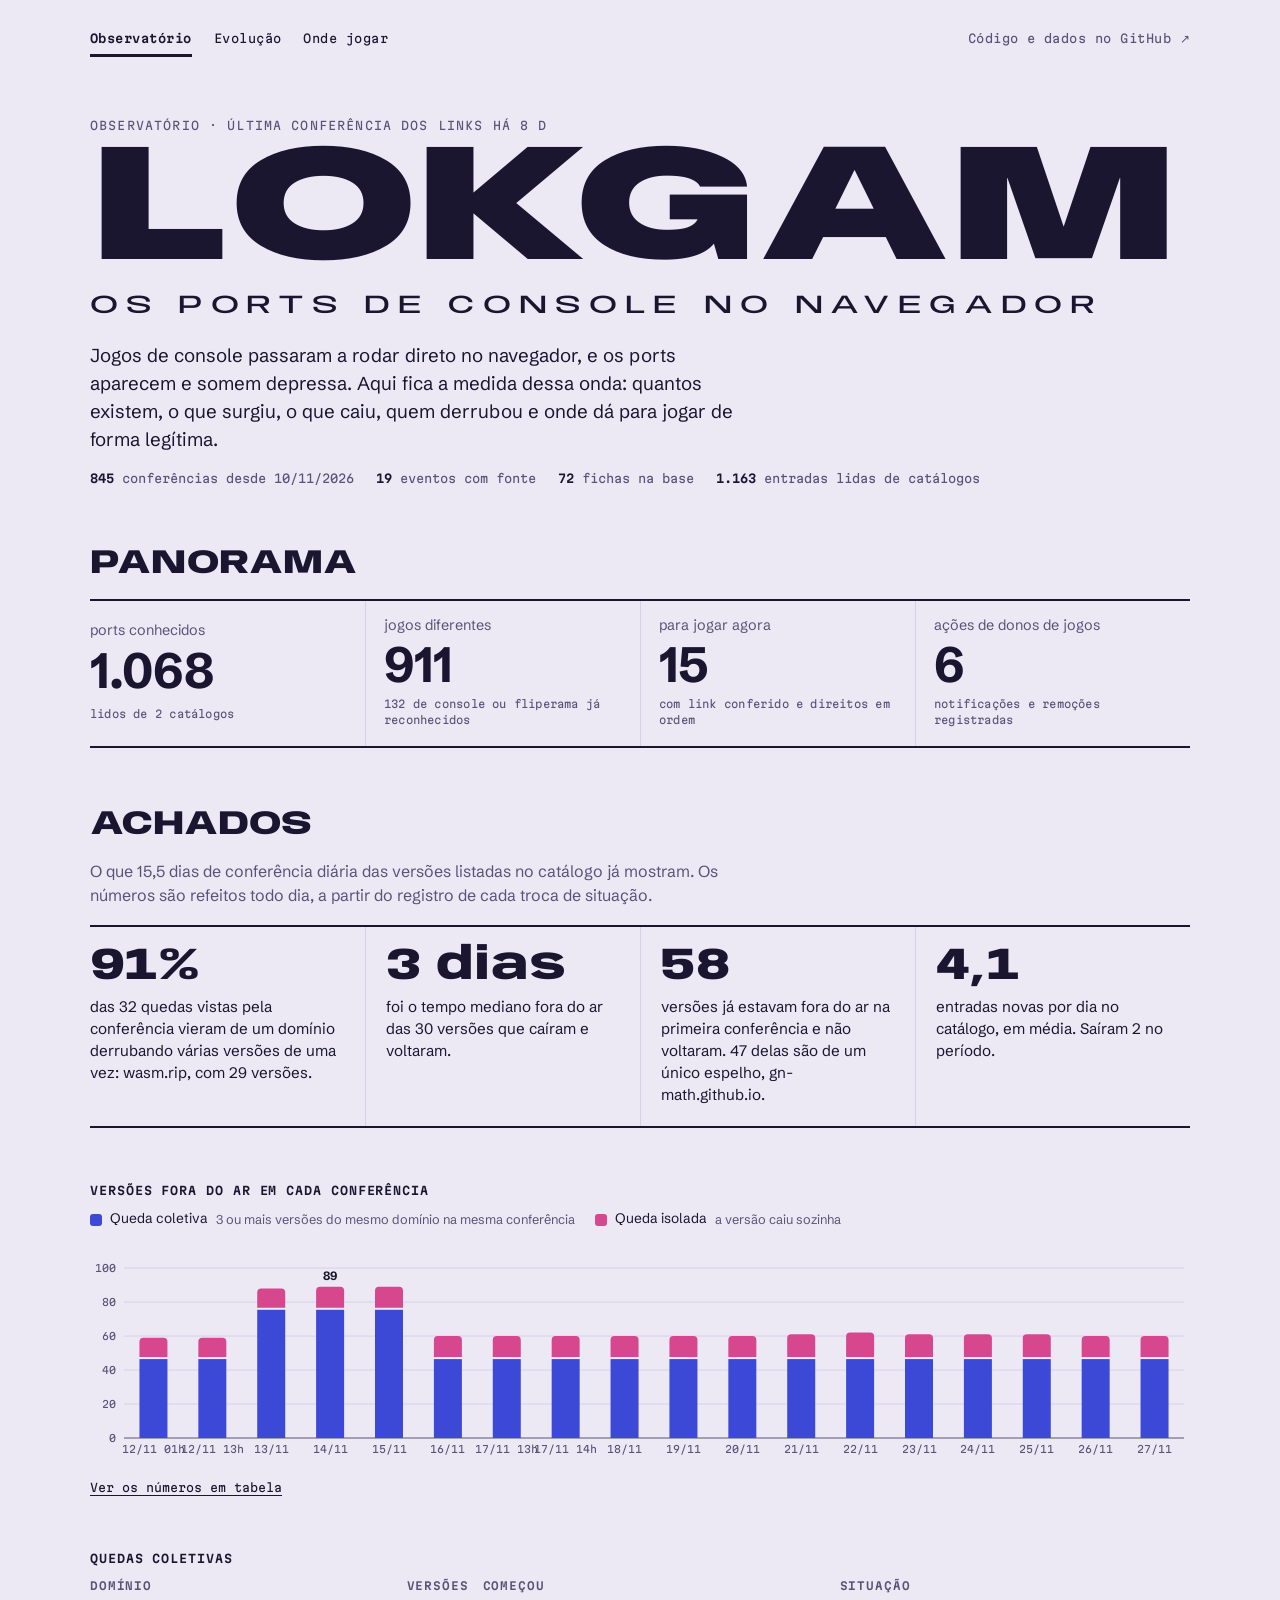
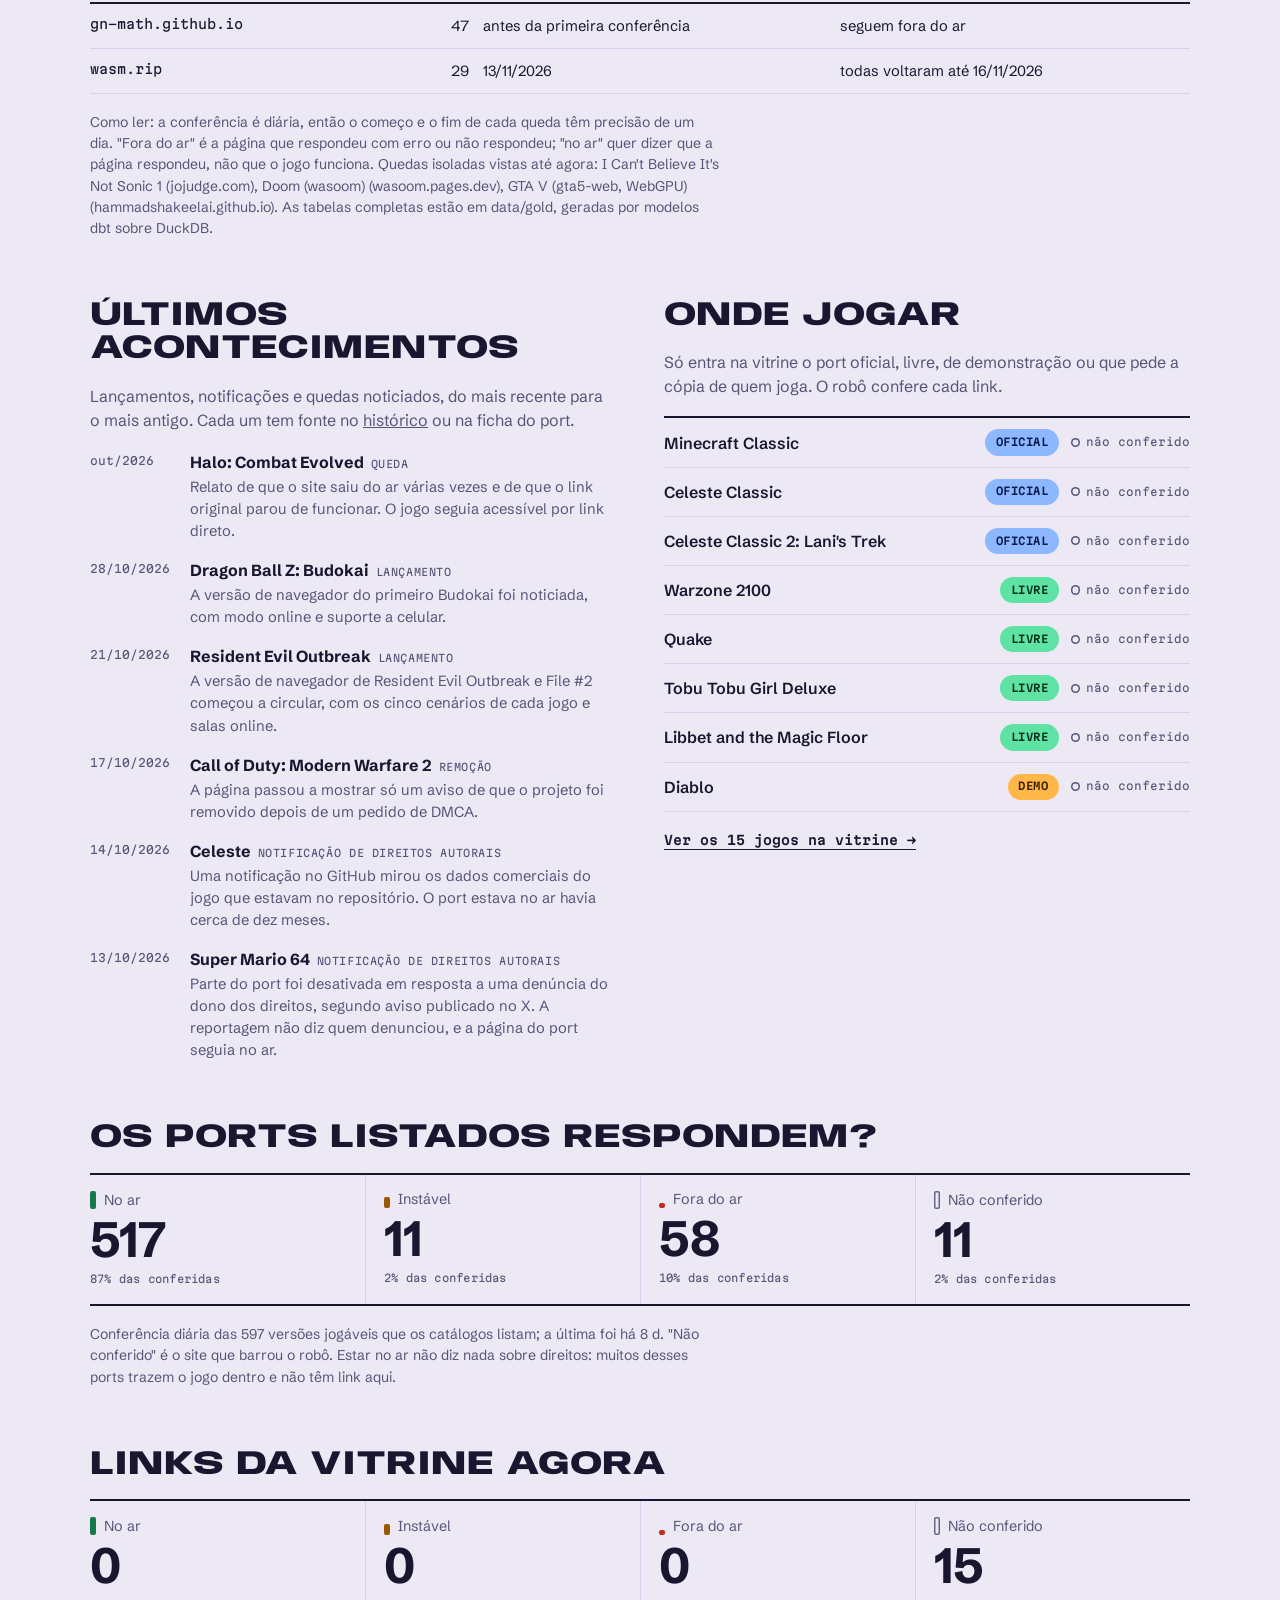
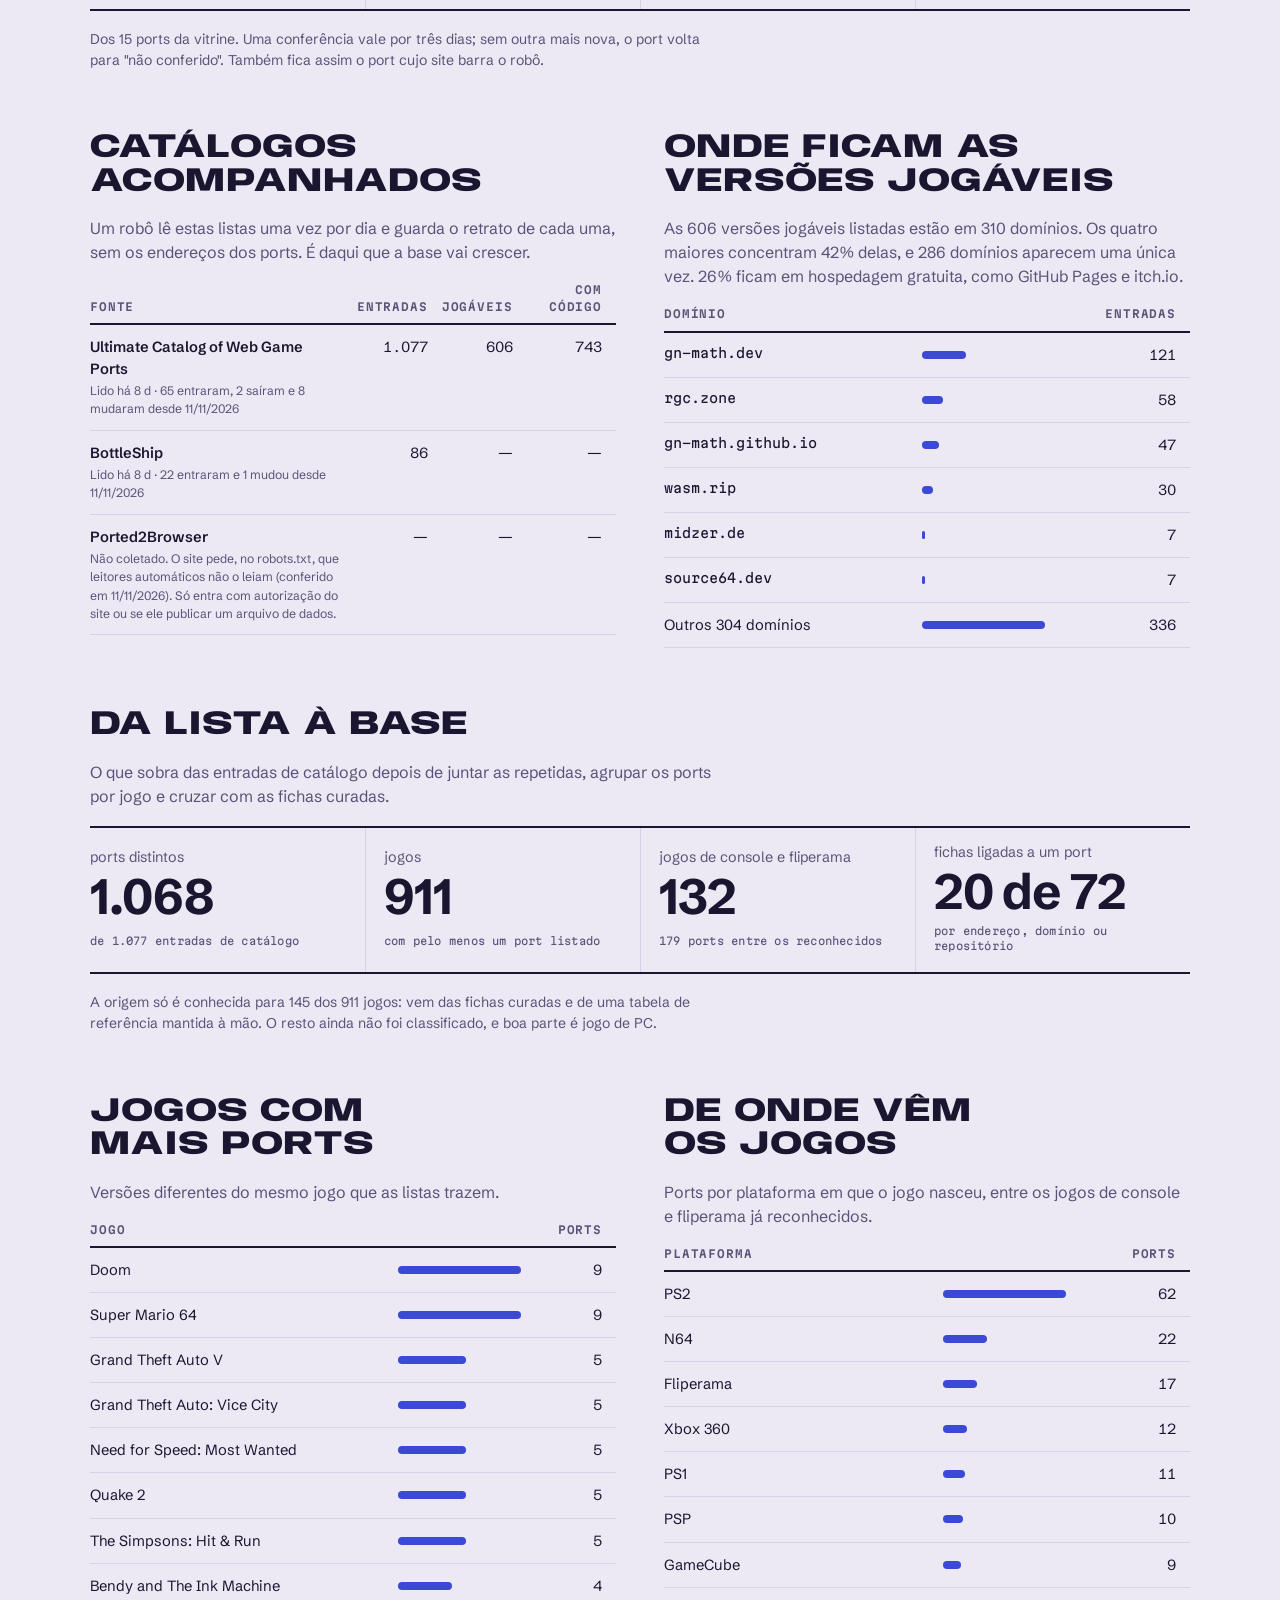
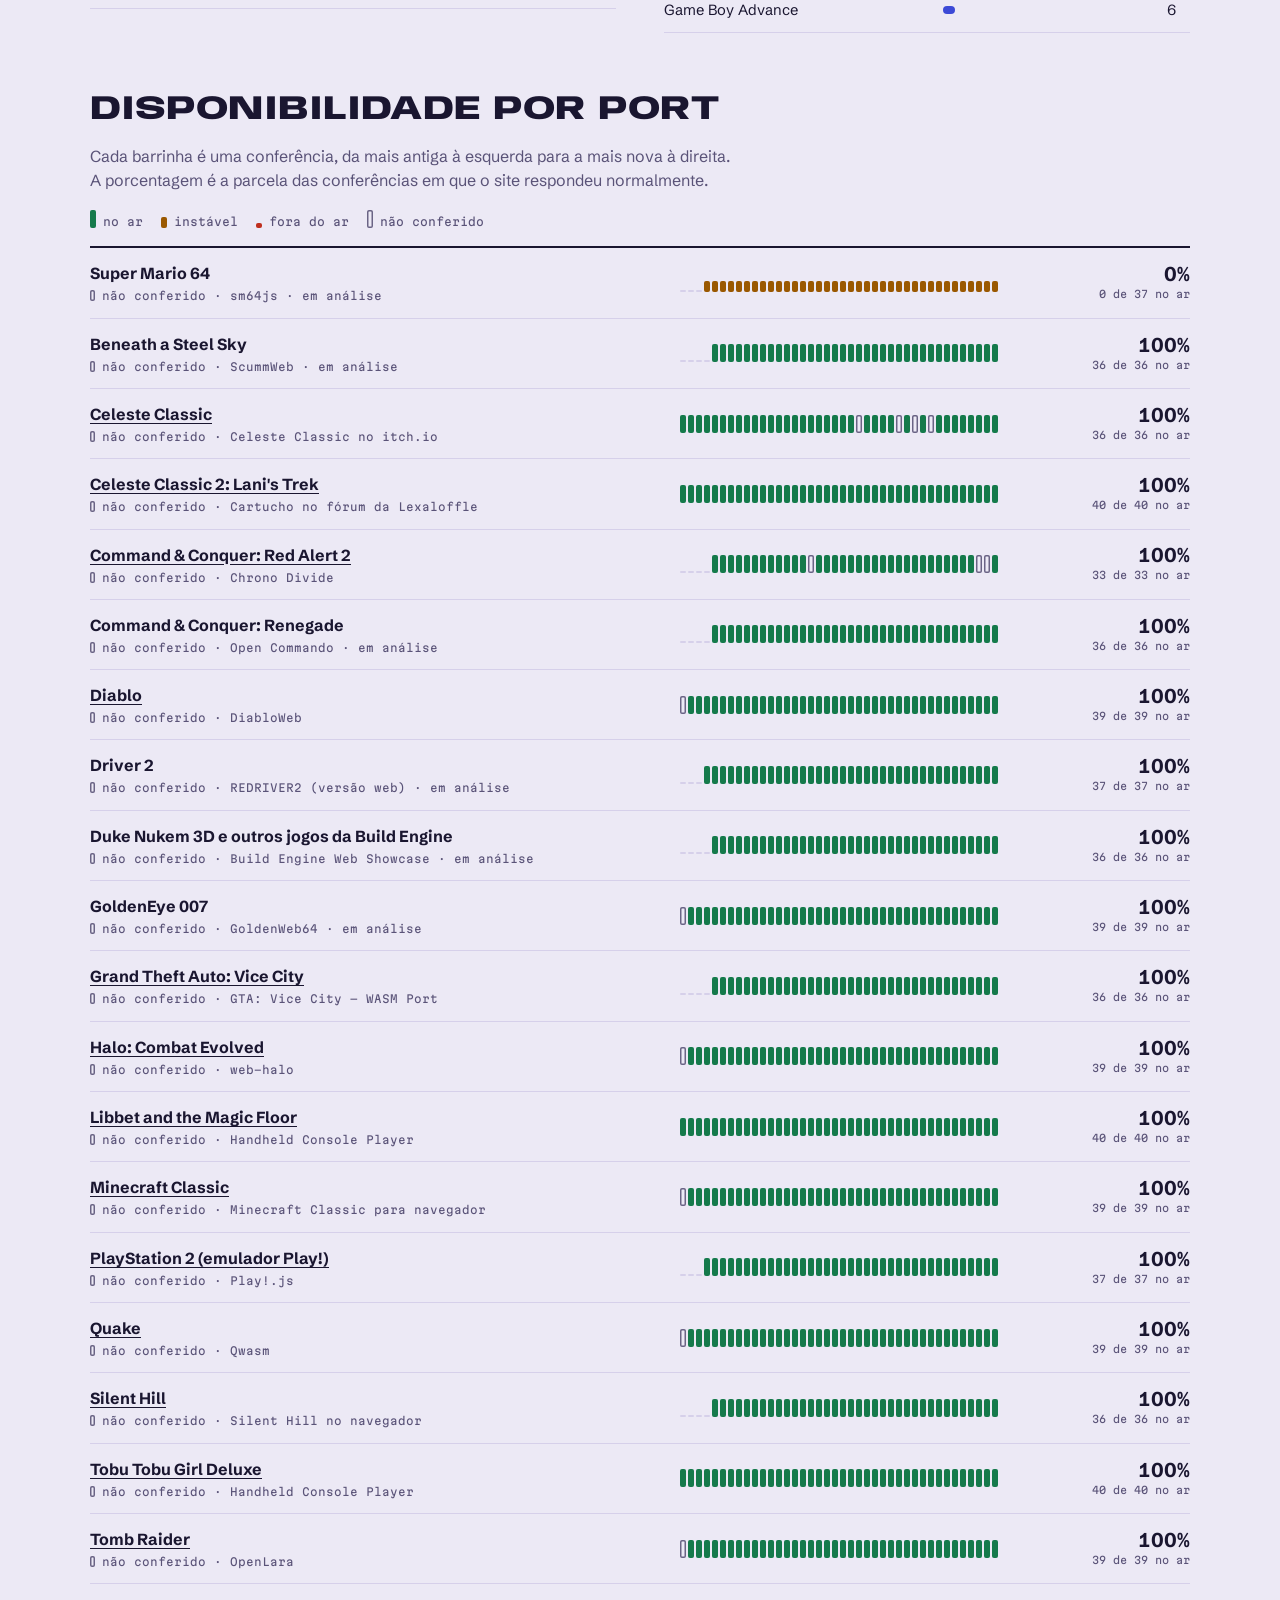
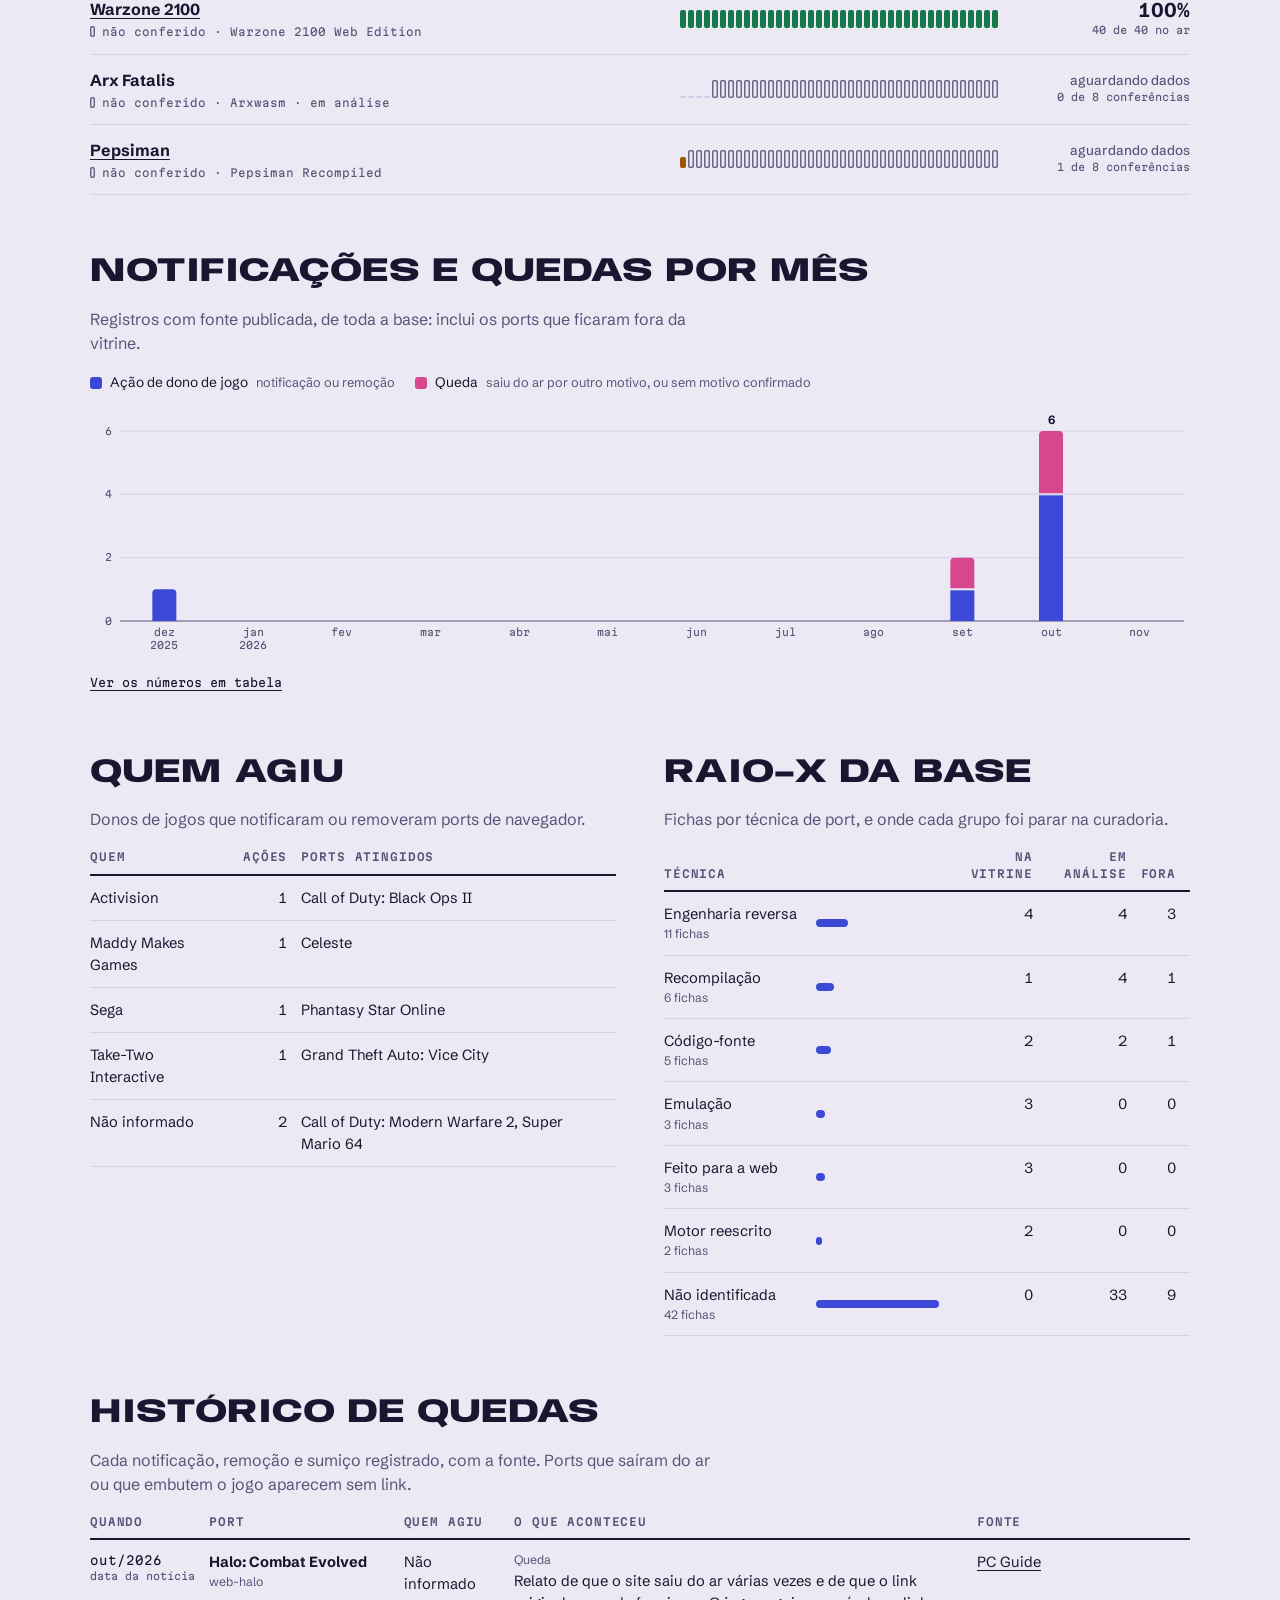
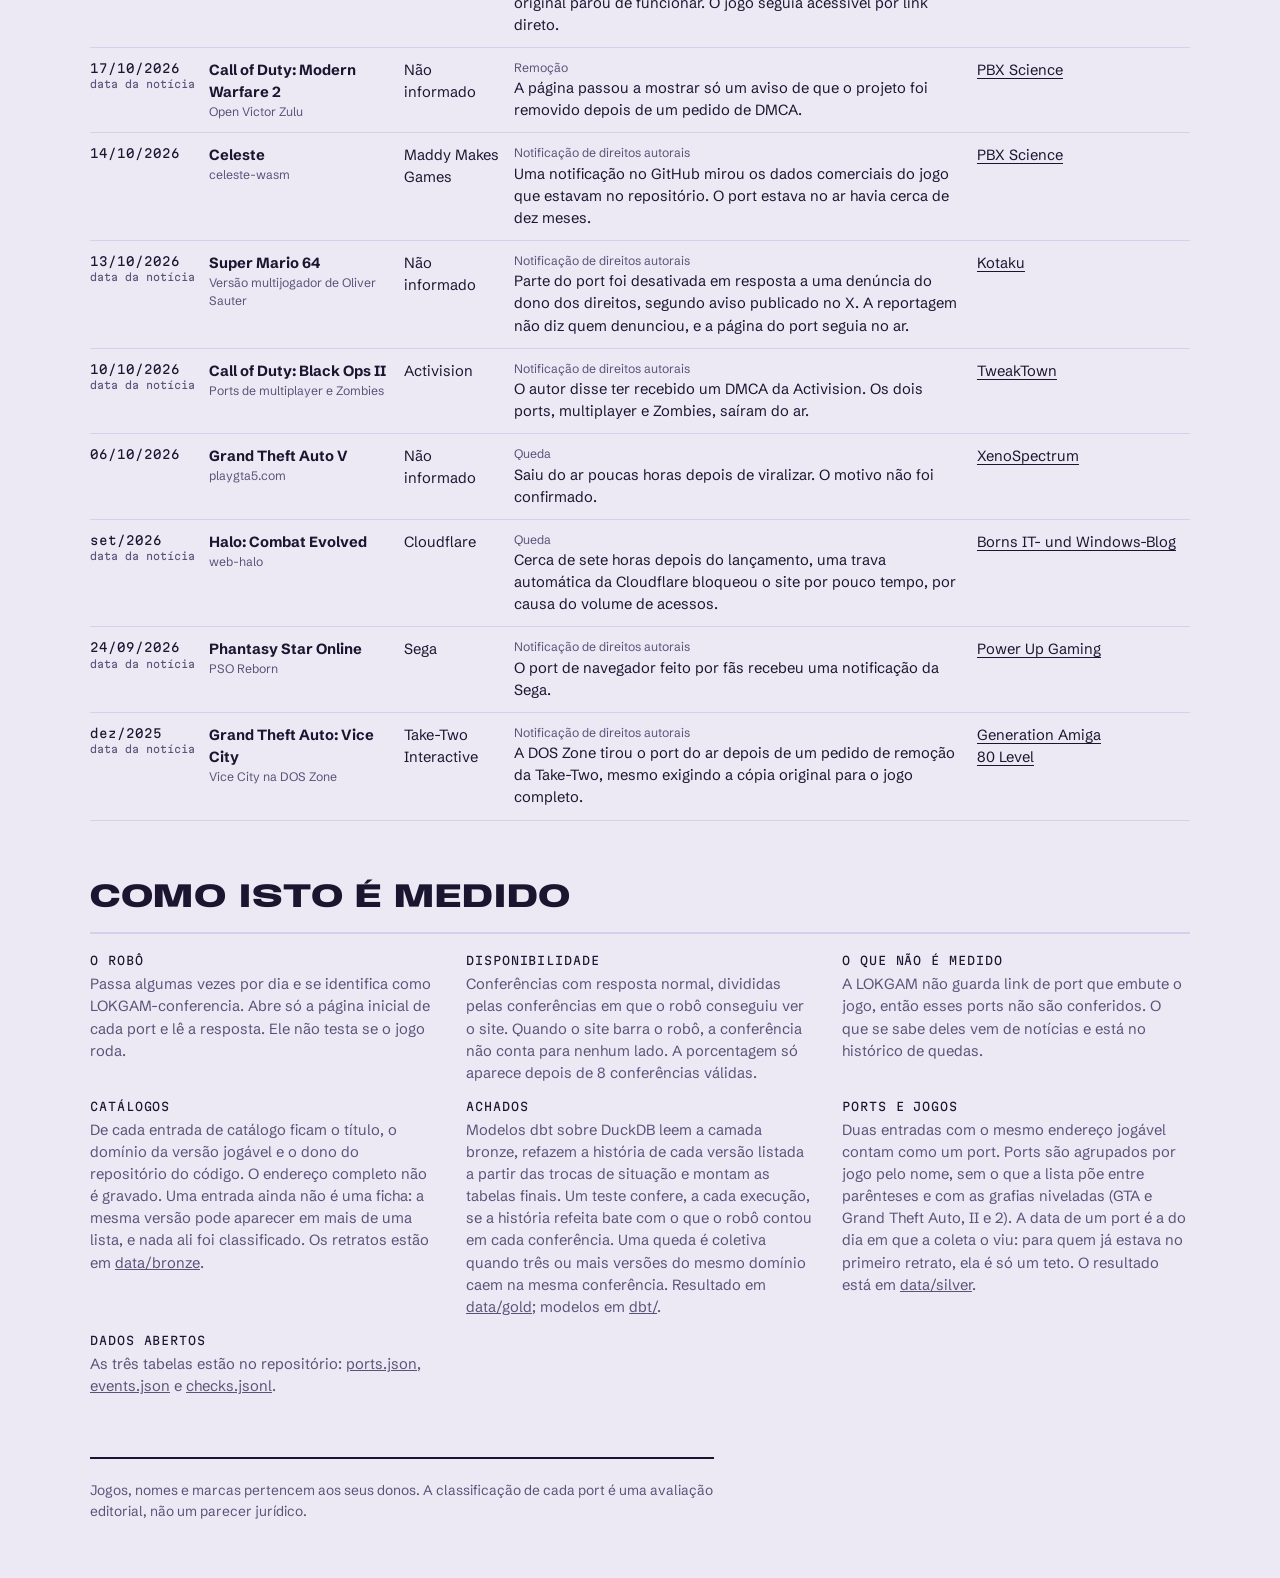
==== commit 4ea08a75: "Conferência de links de 2026-11-28 07:51 UTC: 19 no ar, 1 instável, 2 não conferido" ====
--- a/docs/index.html
+++ b/docs/index.html
@@ -499,7 +499,7 @@
   </footer>
 </div>
 
-<script type="application/json" id="dados">{"repo":"https://github.com/GabrielKSG7/LOKGAM","min_samples":8,"totals":{"ports":72,"events":19,"checks":823,"first_check":"2026-11-10","last_check":"2026-11-27T21:19:04Z"},"availability":[{"id":"minecraft-classic","title":"Minecraft Classic","port_name":"Minecraft Classic para navegador","curation":"approved","checks":39,"observed":38,"online":38,"unstable":0,"offline":0,"blocked":1,"pct":1.0,"first_check":"2026-11-10","seen":{"checked_at":"2026-11-27T21:19:04Z","state":"online","method":"link_checker","reason":"ok","http_status":200,"response_ms":194},"last":{"checked_at":"2026-11-27T21:19:04Z","state":"online","method":"link_checker","reason":"ok","http_status":200,"response_ms":194},"strip":[["2026-11-10","unverified"],["2026-11-11T03:35:38Z","online"],["2026-11-11T14:25:08Z","online"],["2026-11-11T15:27:55Z","online"],["2026-11-11T16:44:37Z","online"],["2026-11-12T00:45:46Z","online"],["2026-11-12T15:17:38Z","online"],["2026-11-12T23:39:37Z","online"],["2026-11-13T06:48:16Z","online"],["2026-11-13T19:44:33Z","online"],["2026-11-14T06:25:58Z","online"],["2026-11-14T18:03:42Z","online"],["2026-11-14T22:25:31Z","online"],["2026-11-15T06:34:17Z","online"],["2026-11-15T18:52:38Z","online"],["2026-11-16T06:31:59Z","online"],["2026-11-16T22:04:19Z","online"],["2026-11-17T07:56:22Z","online"],["2026-11-17T20:57:02Z","online"],["2026-11-18T07:30:23Z","online"],["2026-11-18T20:33:42Z","online"],["2026-11-19T07:28:35Z","online"],["2026-11-19T20:39:20Z","online"],["2026-11-20T07:18:36Z","online"],["2026-11-20T20:23:30Z","online"],["2026-11-21T07:10:20Z","online"],["2026-11-21T19:18:05Z","online"],["2026-11-22T06:50:15Z","online"],["2026-11-22T19:42:10Z","online"],["2026-11-23T07:41:27Z","online"],["2026-11-23T23:55:05Z","online"],["2026-11-24T09:55:53Z","online"],["2026-11-24T22:28:03Z","online"],["2026-11-25T08:37:00Z","online"],["2026-11-25T21:43:23Z","online"],["2026-11-26T08:20:45Z","online"],["2026-11-26T21:33:52Z","online"],["2026-11-27T08:36:40Z","online"],["2026-11-27T21:19:04Z","online"]]},{"id":"celeste-classic","title":"Celeste Classic","port_name":"Celeste Classic no itch.io","curation":"approved","checks":39,"observed":35,"online":35,"unstable":0,"offline":0,"blocked":4,"pct":1.0,"first_check":"2026-11-10","seen":{"checked_at":"2026-11-27T21:19:04Z","state":"online","method":"link_checker","reason":"ok","http_status":200,"response_ms":243},"last":{"checked_at":"2026-11-27T21:19:04Z","state":"online","method":"link_checker","reason":"ok","http_status":200,"response_ms":243},"strip":[["2026-11-10","online"],["2026-11-11T03:35:38Z","online"],["2026-11-11T14:25:08Z","online"],["2026-11-11T15:27:55Z","online"],["2026-11-11T16:44:37Z","online"],["2026-11-12T00:45:46Z","online"],["2026-11-12T15:17:38Z","online"],["2026-11-12T23:39:37Z","online"],["2026-11-13T06:48:16Z","online"],["2026-11-13T19:44:33Z","online"],["2026-11-14T06:25:58Z","online"],["2026-11-14T18:03:42Z","online"],["2026-11-14T22:25:31Z","online"],["2026-11-15T06:34:17Z","online"],["2026-11-15T18:52:38Z","online"],["2026-11-16T06:31:59Z","online"],["2026-11-16T22:04:19Z","online"],["2026-11-17T07:56:22Z","online"],["2026-11-17T20:57:02Z","online"],["2026-11-18T07:30:23Z","online"],["2026-11-18T20:33:42Z","online"],["2026-11-19T07:28:35Z","online"],["2026-11-19T20:39:20Z","unverified"],["2026-11-20T07:18:36Z","online"],["2026-11-20T20:23:30Z","online"],["2026-11-21T07:10:20Z","online"],["2026-11-21T19:18:05Z","online"],["2026-11-22T06:50:15Z","unverified"],["2026-11-22T19:42:10Z","online"],["2026-11-23T07:41:27Z","unverified"],["2026-11-23T23:55:05Z","online"],["2026-11-24T09:55:53Z","unverified"],["2026-11-24T22:28:03Z","online"],["2026-11-25T08:37:00Z","online"],["2026-11-25T21:43:23Z","online"],["2026-11-26T08:20:45Z","online"],["2026-11-26T21:33:52Z","online"],["2026-11-27T08:36:40Z","online"],["2026-11-27T21:19:04Z","online"]]},{"id":"celeste-classic-2","title":"Celeste Classic 2: Lani's Trek","port_name":"Cartucho no fórum da Lexaloffle","curation":"approved","checks":39,"observed":39,"online":39,"unstable":0,"offline":0,"blocked":0,"pct":1.0,"first_check":"2026-11-10","seen":{"checked_at":"2026-11-27T21:19:04Z","state":"online","method":"link_checker","reason":"ok","http_status":200,"response_ms":249},"last":{"checked_at":"2026-11-27T21:19:04Z","state":"online","method":"link_checker","reason":"ok","http_status":200,"response_ms":249},"strip":[["2026-11-10","online"],["2026-11-11T03:35:38Z","online"],["2026-11-11T14:25:08Z","online"],["2026-11-11T15:27:55Z","online"],["2026-11-11T16:44:37Z","online"],["2026-11-12T00:45:46Z","online"],["2026-11-12T15:17:38Z","online"],["2026-11-12T23:39:37Z","online"],["2026-11-13T06:48:16Z","online"],["2026-11-13T19:44:33Z","online"],["2026-11-14T06:25:58Z","online"],["2026-11-14T18:03:42Z","online"],["2026-11-14T22:25:31Z","online"],["2026-11-15T06:34:17Z","online"],["2026-11-15T18:52:38Z","online"],["2026-11-16T06:31:59Z","online"],["2026-11-16T22:04:19Z","online"],["2026-11-17T07:56:22Z","online"],["2026-11-17T20:57:02Z","online"],["2026-11-18T07:30:23Z","online"],["2026-11-18T20:33:42Z","online"],["2026-11-19T07:28:35Z","online"],["2026-11-19T20:39:20Z","online"],["2026-11-20T07:18:36Z","online"],["2026-11-20T20:23:30Z","online"],["2026-11-21T07:10:20Z","online"],["2026-11-21T19:18:05Z","online"],["2026-11-22T06:50:15Z","online"],["2026-11-22T19:42:10Z","online"],["2026-11-23T07:41:27Z","online"],["2026-11-23T23:55:05Z","online"],["2026-11-24T09:55:53Z","online"],["2026-11-24T22:28:03Z","online"],["2026-11-25T08:37:00Z","online"],["2026-11-25T21:43:23Z","online"],["2026-11-26T08:20:45Z","online"],["2026-11-26T21:33:52Z","online"],["2026-11-27T08:36:40Z","online"],["2026-11-27T21:19:04Z","online"]]},{"id":"warzone-2100","title":"Warzone 2100","port_name":"Warzone 2100 Web Edition","curation":"approved","checks":39,"observed":39,"online":39,"unstable":0,"offline":0,"blocked":0,"pct":1.0,"first_check":"2026-11-10","seen":{"checked_at":"2026-11-27T21:19:04Z","state":"online","method":"link_checker","reason":"ok","http_status":200,"response_ms":254},"last":{"checked_at":"2026-11-27T21:19:04Z","state":"online","method":"link_checker","reason":"ok","http_status":200,"response_ms":254},"strip":[["2026-11-10","online"],["2026-11-11T03:35:38Z","online"],["2026-11-11T14:25:08Z","online"],["2026-11-11T15:27:55Z","online"],["2026-11-11T16:44:37Z","online"],["2026-11-12T00:45:46Z","online"],["2026-11-12T15:17:38Z","online"],["2026-11-12T23:39:37Z","online"],["2026-11-13T06:48:16Z","online"],["2026-11-13T19:44:33Z","online"],["2026-11-14T06:25:58Z","online"],["2026-11-14T18:03:42Z","online"],["2026-11-14T22:25:31Z","online"],["2026-11-15T06:34:17Z","online"],["2026-11-15T18:52:38Z","online"],["2026-11-16T06:31:59Z","online"],["2026-11-16T22:04:19Z","online"],["2026-11-17T07:56:22Z","online"],["2026-11-17T20:57:02Z","online"],["2026-11-18T07:30:23Z","online"],["2026-11-18T20:33:42Z","online"],["2026-11-19T07:28:35Z","online"],["2026-11-19T20:39:20Z","online"],["2026-11-20T07:18:36Z","online"],["2026-11-20T20:23:30Z","online"],["2026-11-21T07:10:20Z","online"],["2026-11-21T19:18:05Z","online"],["2026-11-22T06:50:15Z","online"],["2026-11-22T19:42:10Z","online"],["2026-11-23T07:41:27Z","online"],["2026-11-23T23:55:05Z","online"],["2026-11-24T09:55:53Z","online"],["2026-11-24T22:28:03Z","online"],["2026-11-25T08:37:00Z","online"],["2026-11-25T21:43:23Z","online"],["2026-11-26T08:20:45Z","online"],["2026-11-26T21:33:52Z","online"],["2026-11-27T08:36:40Z","online"],["2026-11-27T21:19:04Z","online"]]},{"id":"quake-qwasm","title":"Quake","port_name":"Qwasm","curation":"approved","checks":39,"observed":38,"online":38,"unstable":0,"offline":0,"blocked":1,"pct":1.0,"first_check":"2026-11-10","seen":{"checked_at":"2026-11-27T21:19:04Z","state":"online","method":"link_checker","reason":"ok","http_status":200,"response_ms":138},"last":{"checked_at":"2026-11-27T21:19:04Z","state":"online","method":"link_checker","reason":"ok","http_status":200,"response_ms":138},"strip":[["2026-11-10","unverified"],["2026-11-11T03:35:38Z","online"],["2026-11-11T14:25:08Z","online"],["2026-11-11T15:27:55Z","online"],["2026-11-11T16:44:37Z","online"],["2026-11-12T00:45:46Z","online"],["2026-11-12T15:17:38Z","online"],["2026-11-12T23:39:37Z","online"],["2026-11-13T06:48:16Z","online"],["2026-11-13T19:44:33Z","online"],["2026-11-14T06:25:58Z","online"],["2026-11-14T18:03:42Z","online"],["2026-11-14T22:25:31Z","online"],["2026-11-15T06:34:17Z","online"],["2026-11-15T18:52:38Z","online"],["2026-11-16T06:31:59Z","online"],["2026-11-16T22:04:19Z","online"],["2026-11-17T07:56:22Z","online"],["2026-11-17T20:57:02Z","online"],["2026-11-18T07:30:23Z","online"],["2026-11-18T20:33:42Z","online"],["2026-11-19T07:28:35Z","online"],["2026-11-19T20:39:20Z","online"],["2026-11-20T07:18:36Z","online"],["2026-11-20T20:23:30Z","online"],["2026-11-21T07:10:20Z","online"],["2026-11-21T19:18:05Z","online"],["2026-11-22T06:50:15Z","online"],["2026-11-22T19:42:10Z","online"],["2026-11-23T07:41:27Z","online"],["2026-11-23T23:55:05Z","online"],["2026-11-24T09:55:53Z","online"],["2026-11-24T22:28:03Z","online"],["2026-11-25T08:37:00Z","online"],["2026-11-25T21:43:23Z","online"],["2026-11-26T08:20:45Z","online"],["2026-11-26T21:33:52Z","online"],["2026-11-27T08:36:40Z","online"],["2026-11-27T21:19:04Z","online"]]},{"id":"tobu-tobu-girl-deluxe","title":"Tobu Tobu Girl Deluxe","port_name":"Handheld Console Player","curation":"approved","checks":39,"observed":39,"online":39,"unstable":0,"offline":0,"blocked":0,"pct":1.0,"first_check":"2026-11-10","seen":{"checked_at":"2026-11-27T21:19:04Z","state":"online","method":"link_checker","reason":"ok","http_status":200,"response_ms":447},"last":{"checked_at":"2026-11-27T21:19:04Z","state":"online","method":"link_checker","reason":"ok","http_status":200,"response_ms":447},"strip":[["2026-11-10","online"],["2026-11-11T03:35:38Z","online"],["2026-11-11T14:25:08Z","online"],["2026-11-11T15:27:55Z","online"],["2026-11-11T16:44:37Z","online"],["2026-11-12T00:45:46Z","online"],["2026-11-12T15:17:38Z","online"],["2026-11-12T23:39:37Z","online"],["2026-11-13T06:48:16Z","online"],["2026-11-13T19:44:33Z","online"],["2026-11-14T06:25:58Z","online"],["2026-11-14T18:03:42Z","online"],["2026-11-14T22:25:31Z","online"],["2026-11-15T06:34:17Z","online"],["2026-11-15T18:52:38Z","online"],["2026-11-16T06:31:59Z","online"],["2026-11-16T22:04:19Z","online"],["2026-11-17T07:56:22Z","online"],["2026-11-17T20:57:02Z","online"],["2026-11-18T07:30:23Z","online"],["2026-11-18T20:33:42Z","online"],["2026-11-19T07:28:35Z","online"],["2026-11-19T20:39:20Z","online"],["2026-11-20T07:18:36Z","online"],["2026-11-20T20:23:30Z","online"],["2026-11-21T07:10:20Z","online"],["2026-11-21T19:18:05Z","online"],["2026-11-22T06:50:15Z","online"],["2026-11-22T19:42:10Z","online"],["2026-11-23T07:41:27Z","online"],["2026-11-23T23:55:05Z","online"],["2026-11-24T09:55:53Z","online"],["2026-11-24T22:28:03Z","online"],["2026-11-25T08:37:00Z","online"],["2026-11-25T21:43:23Z","online"],["2026-11-26T08:20:45Z","online"],["2026-11-26T21:33:52Z","online"],["2026-11-27T08:36:40Z","online"],["2026-11-27T21:19:04Z","online"]]},{"id":"libbet-magic-floor","title":"Libbet and the Magic Floor","port_name":"Handheld Console Player","curation":"approved","checks":39,"observed":39,"online":39,"unstable":0,"offline":0,"blocked":0,"pct":1.0,"first_check":"2026-11-10","seen":{"checked_at":"2026-11-27T21:19:04Z","state":"online","method":"link_checker","reason":"ok","http_status":200,"response_ms":312},"last":{"checked_at":"2026-11-27T21:19:04Z","state":"online","method":"link_checker","reason":"ok","http_status":200,"response_ms":312},"strip":[["2026-11-10","online"],["2026-11-11T03:35:38Z","online"],["2026-11-11T14:25:08Z","online"],["2026-11-11T15:27:55Z","online"],["2026-11-11T16:44:37Z","online"],["2026-11-12T00:45:46Z","online"],["2026-11-12T15:17:38Z","online"],["2026-11-12T23:39:37Z","online"],["2026-11-13T06:48:16Z","online"],["2026-11-13T19:44:33Z","online"],["2026-11-14T06:25:58Z","online"],["2026-11-14T18:03:42Z","online"],["2026-11-14T22:25:31Z","online"],["2026-11-15T06:34:17Z","online"],["2026-11-15T18:52:38Z","online"],["2026-11-16T06:31:59Z","online"],["2026-11-16T22:04:19Z","online"],["2026-11-17T07:56:22Z","online"],["2026-11-17T20:57:02Z","online"],["2026-11-18T07:30:23Z","online"],["2026-11-18T20:33:42Z","online"],["2026-11-19T07:28:35Z","online"],["2026-11-19T20:39:20Z","online"],["2026-11-20T07:18:36Z","online"],["2026-11-20T20:23:30Z","online"],["2026-11-21T07:10:20Z","online"],["2026-11-21T19:18:05Z","online"],["2026-11-22T06:50:15Z","online"],["2026-11-22T19:42:10Z","online"],["2026-11-23T07:41:27Z","online"],["2026-11-23T23:55:05Z","online"],["2026-11-24T09:55:53Z","online"],["2026-11-24T22:28:03Z","online"],["2026-11-25T08:37:00Z","online"],["2026-11-25T21:43:23Z","online"],["2026-11-26T08:20:45Z","online"],["2026-11-26T21:33:52Z","online"],["2026-11-27T08:36:40Z","online"],["2026-11-27T21:19:04Z","online"]]},{"id":"diablo-web","title":"Diablo","port_name":"DiabloWeb","curation":"approved","checks":39,"observed":38,"online":38,"unstable":0,"offline":0,"blocked":1,"pct":1.0,"first_check":"2026-11-10","seen":{"checked_at":"2026-11-27T21:19:04Z","state":"online","method":"link_checker","reason":"ok","http_status":200,"response_ms":116},"last":{"checked_at":"2026-11-27T21:19:04Z","state":"online","method":"link_checker","reason":"ok","http_status":200,"response_ms":116},"strip":[["2026-11-10","unverified"],["2026-11-11T03:35:38Z","online"],["2026-11-11T14:25:08Z","online"],["2026-11-11T15:27:55Z","online"],["2026-11-11T16:44:37Z","online"],["2026-11-12T00:45:46Z","online"],["2026-11-12T15:17:38Z","online"],["2026-11-12T23:39:37Z","online"],["2026-11-13T06:48:16Z","online"],["2026-11-13T19:44:33Z","online"],["2026-11-14T06:25:58Z","online"],["2026-11-14T18:03:42Z","online"],["2026-11-14T22:25:31Z","online"],["2026-11-15T06:34:17Z","online"],["2026-11-15T18:52:38Z","online"],["2026-11-16T06:31:59Z","online"],["2026-11-16T22:04:19Z","online"],["2026-11-17T07:56:22Z","online"],["2026-11-17T20:57:02Z","online"],["2026-11-18T07:30:23Z","online"],["2026-11-18T20:33:42Z","online"],["2026-11-19T07:28:35Z","online"],["2026-11-19T20:39:20Z","online"],["2026-11-20T07:18:36Z","online"],["2026-11-20T20:23:30Z","online"],["2026-11-21T07:10:20Z","online"],["2026-11-21T19:18:05Z","online"],["2026-11-22T06:50:15Z","online"],["2026-11-22T19:42:10Z","online"],["2026-11-23T07:41:27Z","online"],["2026-11-23T23:55:05Z","online"],["2026-11-24T09:55:53Z","online"],["2026-11-24T22:28:03Z","online"],["2026-11-25T08:37:00Z","online"],["2026-11-25T21:43:23Z","online"],["2026-11-26T08:20:45Z","online"],["2026-11-26T21:33:52Z","online"],["2026-11-27T08:36:40Z","online"],["2026-11-27T21:19:04Z","online"]]},{"id":"tomb-raider-openlara","title":"Tomb Raider","port_name":"OpenLara","curation":"approved","checks":39,"observed":38,"online":38,"unstable":0,"offline":0,"blocked":1,"pct":1.0,"first_check":"2026-11-10","seen":{"checked_at":"2026-11-27T21:19:04Z","state":"online","method":"link_checker","reason":"ok","http_status":200,"response_ms":1283},"last":{"checked_at":"2026-11-27T21:19:04Z","state":"online","method":"link_checker","reason":"ok","http_status":200,"response_ms":1283},"strip":[["2026-11-10","unverified"],["2026-11-11T03:35:38Z","online"],["2026-11-11T14:25:08Z","online"],["2026-11-11T15:27:55Z","online"],["2026-11-11T16:44:37Z","online"],["2026-11-12T00:45:46Z","online"],["2026-11-12T15:17:38Z","online"],["2026-11-12T23:39:37Z","online"],["2026-11-13T06:48:16Z","online"],["2026-11-13T19:44:33Z","online"],["2026-11-14T06:25:58Z","online"],["2026-11-14T18:03:42Z","online"],["2026-11-14T22:25:31Z","online"],["2026-11-15T06:34:17Z","online"],["2026-11-15T18:52:38Z","online"],["2026-11-16T06:31:59Z","online"],["2026-11-16T22:04:19Z","online"],["2026-11-17T07:56:22Z","online"],["2026-11-17T20:57:02Z","online"],["2026-11-18T07:30:23Z","online"],["2026-11-18T20:33:42Z","online"],["2026-11-19T07:28:35Z","online"],["2026-11-19T20:39:20Z","online"],["2026-11-20T07:18:36Z","online"],["2026-11-20T20:23:30Z","online"],["2026-11-21T07:10:20Z","online"],["2026-11-21T19:18:05Z","online"],["2026-11-22T06:50:15Z","online"],["2026-11-22T19:42:10Z","online"],["2026-11-23T07:41:27Z","online"],["2026-11-23T23:55:05Z","online"],["2026-11-24T09:55:53Z","online"],["2026-11-24T22:28:03Z","online"],["2026-11-25T08:37:00Z","online"],["2026-11-25T21:43:23Z","online"],["2026-11-26T08:20:45Z","online"],["2026-11-26T21:33:52Z","online"],["2026-11-27T08:36:40Z","online"],["2026-11-27T21:19:04Z","online"]]},{"id":"halo-ce-web","title":"Halo: Combat Evolved","port_name":"web-halo","curation":"approved","checks":39,"observed":38,"online":38,"unstable":0,"offline":0,"blocked":1,"pct":1.0,"first_check":"2026-11-10","seen":{"checked_at":"2026-11-27T21:19:04Z","state":"online","method":"link_checker","reason":"ok","http_status":200,"response_ms":182},"last":{"checked_at":"2026-11-27T21:19:04Z","state":"online","method":"link_checker","reason":"ok","http_status":200,"response_ms":182},"strip":[["2026-11-10","unverified"],["2026-11-11T03:35:38Z","online"],["2026-11-11T14:25:08Z","online"],["2026-11-11T15:27:55Z","online"],["2026-11-11T16:44:37Z","online"],["2026-11-12T00:45:46Z","online"],["2026-11-12T15:17:38Z","online"],["2026-11-12T23:39:37Z","online"],["2026-11-13T06:48:16Z","online"],["2026-11-13T19:44:33Z","online"],["2026-11-14T06:25:58Z","online"],["2026-11-14T18:03:42Z","online"],["2026-11-14T22:25:31Z","online"],["2026-11-15T06:34:17Z","online"],["2026-11-15T18:52:38Z","online"],["2026-11-16T06:31:59Z","online"],["2026-11-16T22:04:19Z","online"],["2026-11-17T07:56:22Z","online"],["2026-11-17T20:57:02Z","online"],["2026-11-18T07:30:23Z","online"],["2026-11-18T20:33:42Z","online"],["2026-11-19T07:28:35Z","online"],["2026-11-19T20:39:20Z","online"],["2026-11-20T07:18:36Z","online"],["2026-11-20T20:23:30Z","online"],["2026-11-21T07:10:20Z","online"],["2026-11-21T19:18:05Z","online"],["2026-11-22T06:50:15Z","online"],["2026-11-22T19:42:10Z","online"],["2026-11-23T07:41:27Z","online"],["2026-11-23T23:55:05Z","online"],["2026-11-24T09:55:53Z","online"],["2026-11-24T22:28:03Z","online"],["2026-11-25T08:37:00Z","online"],["2026-11-25T21:43:23Z","online"],["2026-11-26T08:20:45Z","online"],["2026-11-26T21:33:52Z","online"],["2026-11-27T08:36:40Z","online"],["2026-11-27T21:19:04Z","online"]]},{"id":"pepsiman-recompiled","title":"Pepsiman","port_name":"Pepsiman Recompiled","curation":"approved","checks":40,"observed":1,"online":0,"unstable":1,"offline":0,"blocked":39,"pct":null,"first_check":"2026-11-10","seen":{"checked_at":"2026-11-11T02:55:00Z","state":"unstable","method":"manual","note":"Erro de acesso da Cloudflare ao abrir a página, relatado pelo curador."},"last":{"checked_at":"2026-11-27T21:19:04Z","state":"unverified","method":"link_checker","reason":"bot_blocked","http_status":403,"response_ms":980,"note":"O site barrou o robô (HTTP 403)."},"strip":[["2026-11-10","unverified"],["2026-11-11T02:55:00Z","unstable"],["2026-11-11T03:35:38Z","unverified"],["2026-11-11T14:25:08Z","unverified"],["2026-11-11T15:27:55Z","unverified"],["2026-11-11T16:44:37Z","unverified"],["2026-11-12T00:45:46Z","unverified"],["2026-11-12T15:17:38Z","unverified"],["2026-11-12T23:39:37Z","unverified"],["2026-11-13T06:48:16Z","unverified"],["2026-11-13T19:44:33Z","unverified"],["2026-11-14T06:25:58Z","unverified"],["2026-11-14T18:03:42Z","unverified"],["2026-11-14T22:25:31Z","unverified"],["2026-11-15T06:34:17Z","unverified"],["2026-11-15T18:52:38Z","unverified"],["2026-11-16T06:31:59Z","unverified"],["2026-11-16T22:04:19Z","unverified"],["2026-11-17T07:56:22Z","unverified"],["2026-11-17T20:57:02Z","unverified"],["2026-11-18T07:30:23Z","unverified"],["2026-11-18T20:33:42Z","unverified"],["2026-11-19T07:28:35Z","unverified"],["2026-11-19T20:39:20Z","unverified"],["2026-11-20T07:18:36Z","unverified"],["2026-11-20T20:23:30Z","unverified"],["2026-11-21T07:10:20Z","unverified"],["2026-11-21T19:18:05Z","unverified"],["2026-11-22T06:50:15Z","unverified"],["2026-11-22T19:42:10Z","unverified"],["2026-11-23T07:41:27Z","unverified"],["2026-11-23T23:55:05Z","unverified"],["2026-11-24T09:55:53Z","unverified"],["2026-11-24T22:28:03Z","unverified"],["2026-11-25T08:37:00Z","unverified"],["2026-11-25T21:43:23Z","unverified"],["2026-11-26T08:20:45Z","unverified"],["2026-11-26T21:33:52Z","unverified"],["2026-11-27T08:36:40Z","unverified"],["2026-11-27T21:19:04Z","unverified"]]},{"id":"goldeneye-goldenweb64","title":"GoldenEye 007","port_name":"GoldenWeb64","curation":"pending","checks":39,"observed":38,"online":38,"unstable":0,"offline":0,"blocked":1,"pct":1.0,"first_check":"2026-11-10","seen":{"checked_at":"2026-11-27T21:19:04Z","state":"online","method":"link_checker","reason":"ok","http_status":200,"response_ms":260},"last":{"checked_at":"2026-11-27T21:19:04Z","state":"online","method":"link_checker","reason":"ok","http_status":200,"response_ms":260},"strip":[["2026-11-10","unverified"],["2026-11-11T03:35:38Z","online"],["2026-11-11T14:25:08Z","online"],["2026-11-11T15:27:55Z","online"],["2026-11-11T16:44:37Z","online"],["2026-11-12T00:45:46Z","online"],["2026-11-12T15:17:38Z","online"],["2026-11-12T23:39:37Z","online"],["2026-11-13T06:48:16Z","online"],["2026-11-13T19:44:33Z","online"],["2026-11-14T06:25:58Z","online"],["2026-11-14T18:03:42Z","online"],["2026-11-14T22:25:31Z","online"],["2026-11-15T06:34:17Z","online"],["2026-11-15T18:52:38Z","online"],["2026-11-16T06:31:59Z","online"],["2026-11-16T22:04:19Z","online"],["2026-11-17T07:56:22Z","online"],["2026-11-17T20:57:02Z","online"],["2026-11-18T07:30:23Z","online"],["2026-11-18T20:33:42Z","online"],["2026-11-19T07:28:35Z","online"],["2026-11-19T20:39:20Z","online"],["2026-11-20T07:18:36Z","online"],["2026-11-20T20:23:30Z","online"],["2026-11-21T07:10:20Z","online"],["2026-11-21T19:18:05Z","online"],["2026-11-22T06:50:15Z","online"],["2026-11-22T19:42:10Z","online"],["2026-11-23T07:41:27Z","online"],["2026-11-23T23:55:05Z","online"],["2026-11-24T09:55:53Z","online"],["2026-11-24T22:28:03Z","online"],["2026-11-25T08:37:00Z","online"],["2026-11-25T21:43:23Z","online"],["2026-11-26T08:20:45Z","online"],["2026-11-26T21:33:52Z","online"],["2026-11-27T08:36:40Z","online"],["2026-11-27T21:19:04Z","online"]]},{"id":"ps2-play-js","title":"PlayStation 2 (emulador Play!)","port_name":"Play!.js","curation":"approved","checks":36,"observed":36,"online":36,"unstable":0,"offline":0,"blocked":0,"pct":1.0,"first_check":"2026-11-11T15:27:55Z","seen":{"checked_at":"2026-11-27T21:19:04Z","state":"online","method":"link_checker","reason":"ok","http_status":200,"response_ms":209},"last":{"checked_at":"2026-11-27T21:19:04Z","state":"online","method":"link_checker","reason":"ok","http_status":200,"response_ms":209},"strip":[["2026-11-11T15:27:55Z","online"],["2026-11-11T16:44:37Z","online"],["2026-11-12T00:45:46Z","online"],["2026-11-12T15:17:38Z","online"],["2026-11-12T23:39:37Z","online"],["2026-11-13T06:48:16Z","online"],["2026-11-13T19:44:33Z","online"],["2026-11-14T06:25:58Z","online"],["2026-11-14T18:03:42Z","online"],["2026-11-14T22:25:31Z","online"],["2026-11-15T06:34:17Z","online"],["2026-11-15T18:52:38Z","online"],["2026-11-16T06:31:59Z","online"],["2026-11-16T22:04:19Z","online"],["2026-11-17T07:56:22Z","online"],["2026-11-17T20:57:02Z","online"],["2026-11-18T07:30:23Z","online"],["2026-11-18T20:33:42Z","online"],["2026-11-19T07:28:35Z","online"],["2026-11-19T20:39:20Z","online"],["2026-11-20T07:18:36Z","online"],["2026-11-20T20:23:30Z","online"],["2026-11-21T07:10:20Z","online"],["2026-11-21T19:18:05Z","online"],["2026-11-22T06:50:15Z","online"],["2026-11-22T19:42:10Z","online"],["2026-11-23T07:41:27Z","online"],["2026-11-23T23:55:05Z","online"],["2026-11-24T09:55:53Z","online"],["2026-11-24T22:28:03Z","online"],["2026-11-25T08:37:00Z","online"],["2026-11-25T21:43:23Z","online"],["2026-11-26T08:20:45Z","online"],["2026-11-26T21:33:52Z","online"],["2026-11-27T08:36:40Z","online"],["2026-11-27T21:19:04Z","online"]]},{"id":"driver-2-redriver2","title":"Driver 2","port_name":"REDRIVER2 (versão web)","curation":"pending","checks":36,"observed":36,"online":36,"unstable":0,"offline":0,"blocked":0,"pct":1.0,"first_check":"2026-11-11T15:27:55Z","seen":{"checked_at":"2026-11-27T21:19:04Z","state":"online","method":"link_checker","reason":"ok","http_status":200,"response_ms":136},"last":{"checked_at":"2026-11-27T21:19:04Z","state":"online","method":"link_checker","reason":"ok","http_status":200,"response_ms":136},"strip":[["2026-11-11T15:27:55Z","online"],["2026-11-11T16:44:37Z","online"],["2026-11-12T00:45:46Z","online"],["2026-11-12T15:17:38Z","online"],["2026-11-12T23:39:37Z","online"],["2026-11-13T06:48:16Z","online"],["2026-11-13T19:44:33Z","online"],["2026-11-14T06:25:58Z","online"],["2026-11-14T18:03:42Z","online"],["2026-11-14T22:25:31Z","online"],["2026-11-15T06:34:17Z","online"],["2026-11-15T18:52:38Z","online"],["2026-11-16T06:31:59Z","online"],["2026-11-16T22:04:19Z","online"],["2026-11-17T07:56:22Z","online"],["2026-11-17T20:57:02Z","online"],["2026-11-18T07:30:23Z","online"],["2026-11-18T20:33:42Z","online"],["2026-11-19T07:28:35Z","online"],["2026-11-19T20:39:20Z","online"],["2026-11-20T07:18:36Z","online"],["2026-11-20T20:23:30Z","online"],["2026-11-21T07:10:20Z","online"],["2026-11-21T19:18:05Z","online"],["2026-11-22T06:50:15Z","online"],["2026-11-22T19:42:10Z","online"],["2026-11-23T07:41:27Z","online"],["2026-11-23T23:55:05Z","online"],["2026-11-24T09:55:53Z","online"],["2026-11-24T22:28:03Z","online"],["2026-11-25T08:37:00Z","online"],["2026-11-25T21:43:23Z","online"],["2026-11-26T08:20:45Z","online"],["2026-11-26T21:33:52Z","online"],["2026-11-27T08:36:40Z","online"],["2026-11-27T21:19:04Z","online"]]},{"id":"super-mario-64-sm64js","title":"Super Mario 64","port_name":"sm64js","curation":"pending","checks":36,"observed":36,"online":0,"unstable":36,"offline":0,"blocked":0,"pct":0.0,"first_check":"2026-11-11T15:27:55Z","seen":{"checked_at":"2026-11-27T21:19:04Z","state":"unstable","method":"link_checker","reason":"tls_error","response_ms":164,"note":"Problema no certificado de segurança do site."},"last":{"checked_at":"2026-11-27T21:19:04Z","state":"unstable","method":"link_checker","reason":"tls_error","response_ms":164,"note":"Problema no certificado de segurança do site."},"strip":[["2026-11-11T15:27:55Z","unstable"],["2026-11-11T16:44:37Z","unstable"],["2026-11-12T00:45:46Z","unstable"],["2026-11-12T15:17:38Z","unstable"],["2026-11-12T23:39:37Z","unstable"],["2026-11-13T06:48:16Z","unstable"],["2026-11-13T19:44:33Z","unstable"],["2026-11-14T06:25:58Z","unstable"],["2026-11-14T18:03:42Z","unstable"],["2026-11-14T22:25:31Z","unstable"],["2026-11-15T06:34:17Z","unstable"],["2026-11-15T18:52:38Z","unstable"],["2026-11-16T06:31:59Z","unstable"],["2026-11-16T22:04:19Z","unstable"],["2026-11-17T07:56:22Z","unstable"],["2026-11-17T20:57:02Z","unstable"],["2026-11-18T07:30:23Z","unstable"],["2026-11-18T20:33:42Z","unstable"],["2026-11-19T07:28:35Z","unstable"],["2026-11-19T20:39:20Z","unstable"],["2026-11-20T07:18:36Z","unstable"],["2026-11-20T20:23:30Z","unstable"],["2026-11-21T07:10:20Z","unstable"],["2026-11-21T19:18:05Z","unstable"],["2026-11-22T06:50:15Z","unstable"],["2026-11-22T19:42:10Z","unstable"],["2026-11-23T07:41:27Z","unstable"],["2026-11-23T23:55:05Z","unstable"],["2026-11-24T09:55:53Z","unstable"],["2026-11-24T22:28:03Z","unstable"],["2026-11-25T08:37:00Z","unstable"],["2026-11-25T21:43:23Z","unstable"],["2026-11-26T08:20:45Z","unstable"],["2026-11-26T21:33:52Z","unstable"],["2026-11-27T08:36:40Z","unstable"],["2026-11-27T21:19:04Z","unstable"]]},{"id":"gta-vice-city-wasm","title":"Grand Theft Auto: Vice City","port_name":"GTA: Vice City — WASM Port","curation":"approved","checks":35,"observed":35,"online":35,"unstable":0,"offline":0,"blocked":0,"pct":1.0,"first_check":"2026-11-11T16:44:37Z","seen":{"checked_at":"2026-11-27T21:19:04Z","state":"online","method":"link_checker","reason":"ok","http_status":200,"response_ms":228},"last":{"checked_at":"2026-11-27T21:19:04Z","state":"online","method":"link_checker","reason":"ok","http_status":200,"response_ms":228},"strip":[["2026-11-11T16:44:37Z","online"],["2026-11-12T00:45:46Z","online"],["2026-11-12T15:17:38Z","online"],["2026-11-12T23:39:37Z","online"],["2026-11-13T06:48:16Z","online"],["2026-11-13T19:44:33Z","online"],["2026-11-14T06:25:58Z","online"],["2026-11-14T18:03:42Z","online"],["2026-11-14T22:25:31Z","online"],["2026-11-15T06:34:17Z","online"],["2026-11-15T18:52:38Z","online"],["2026-11-16T06:31:59Z","online"],["2026-11-16T22:04:19Z","online"],["2026-11-17T07:56:22Z","online"],["2026-11-17T20:57:02Z","online"],["2026-11-18T07:30:23Z","online"],["2026-11-18T20:33:42Z","online"],["2026-11-19T07:28:35Z","online"],["2026-11-19T20:39:20Z","online"],["2026-11-20T07:18:36Z","online"],["2026-11-20T20:23:30Z","online"],["2026-11-21T07:10:20Z","online"],["2026-11-21T19:18:05Z","online"],["2026-11-22T06:50:15Z","online"],["2026-11-22T19:42:10Z","online"],["2026-11-23T07:41:27Z","online"],["2026-11-23T23:55:05Z","online"],["2026-11-24T09:55:53Z","online"],["2026-11-24T22:28:03Z","online"],["2026-11-25T08:37:00Z","online"],["2026-11-25T21:43:23Z","online"],["2026-11-26T08:20:45Z","online"],["2026-11-26T21:33:52Z","online"],["2026-11-27T08:36:40Z","online"],["2026-11-27T21:19:04Z","online"]]},{"id":"red-alert-2-chrono-divide","title":"Command & Conquer: Red Alert 2","port_name":"Chrono Divide","curation":"approved","checks":35,"observed":32,"online":32,"unstable":0,"offline":0,"blocked":3,"pct":1.0,"first_check":"2026-11-11T16:44:37Z","seen":{"checked_at":"2026-11-26T21:33:52Z","state":"online","method":"link_checker","reason":"ok","http_status":200,"response_ms":589},"last":{"checked_at":"2026-11-27T21:19:04Z","state":"unverified","method":"link_checker","reason":"bot_blocked","http_status":200,"response_ms":729,"note":"O site respondeu com um desafio contra robôs."},"strip":[["2026-11-11T16:44:37Z","online"],["2026-11-12T00:45:46Z","online"],["2026-11-12T15:17:38Z","online"],["2026-11-12T23:39:37Z","online"],["2026-11-13T06:48:16Z","online"],["2026-11-13T19:44:33Z","online"],["2026-11-14T06:25:58Z","online"],["2026-11-14T18:03:42Z","online"],["2026-11-14T22:25:31Z","online"],["2026-11-15T06:34:17Z","online"],["2026-11-15T18:52:38Z","online"],["2026-11-16T06:31:59Z","online"],["2026-11-16T22:04:19Z","unverified"],["2026-11-17T07:56:22Z","online"],["2026-11-17T20:57:02Z","online"],["2026-11-18T07:30:23Z","online"],["2026-11-18T20:33:42Z","online"],["2026-11-19T07:28:35Z","online"],["2026-11-19T20:39:20Z","online"],["2026-11-20T07:18:36Z","online"],["2026-11-20T20:23:30Z","online"],["2026-11-21T07:10:20Z","online"],["2026-11-21T19:18:05Z","online"],["2026-11-22T06:50:15Z","online"],["2026-11-22T19:42:10Z","online"],["2026-11-23T07:41:27Z","online"],["2026-11-23T23:55:05Z","online"],["2026-11-24T09:55:53Z","online"],["2026-11-24T22:28:03Z","online"],["2026-11-25T08:37:00Z","online"],["2026-11-25T21:43:23Z","online"],["2026-11-26T08:20:45Z","online"],["2026-11-26T21:33:52Z","online"],["2026-11-27T08:36:40Z","unverified"],["2026-11-27T21:19:04Z","unverified"]]},{"id":"silent-hill-web","title":"Silent Hill","port_name":"Silent Hill no navegador","curation":"approved","checks":35,"observed":35,"online":35,"unstable":0,"offline":0,"blocked":0,"pct":1.0,"first_check":"2026-11-11T16:44:37Z","seen":{"checked_at":"2026-11-27T21:19:04Z","state":"online","method":"link_checker","reason":"ok","http_status":200,"response_ms":251},"last":{"checked_at":"2026-11-27T21:19:04Z","state":"online","method":"link_checker","reason":"ok","http_status":200,"response_ms":251},"strip":[["2026-11-11T16:44:37Z","online"],["2026-11-12T00:45:46Z","online"],["2026-11-12T15:17:38Z","online"],["2026-11-12T23:39:37Z","online"],["2026-11-13T06:48:16Z","online"],["2026-11-13T19:44:33Z","online"],["2026-11-14T06:25:58Z","online"],["2026-11-14T18:03:42Z","online"],["2026-11-14T22:25:31Z","online"],["2026-11-15T06:34:17Z","online"],["2026-11-15T18:52:38Z","online"],["2026-11-16T06:31:59Z","online"],["2026-11-16T22:04:19Z","online"],["2026-11-17T07:56:22Z","online"],["2026-11-17T20:57:02Z","online"],["2026-11-18T07:30:23Z","online"],["2026-11-18T20:33:42Z","online"],["2026-11-19T07:28:35Z","online"],["2026-11-19T20:39:20Z","online"],["2026-11-20T07:18:36Z","online"],["2026-11-20T20:23:30Z","online"],["2026-11-21T07:10:20Z","online"],["2026-11-21T19:18:05Z","online"],["2026-11-22T06:50:15Z","online"],["2026-11-22T19:42:10Z","online"],["2026-11-23T07:41:27Z","online"],["2026-11-23T23:55:05Z","online"],["2026-11-24T09:55:53Z","online"],["2026-11-24T22:28:03Z","online"],["2026-11-25T08:37:00Z","online"],["2026-11-25T21:43:23Z","online"],["2026-11-26T08:20:45Z","online"],["2026-11-26T21:33:52Z","online"],["2026-11-27T08:36:40Z","online"],["2026-11-27T21:19:04Z","online"]]},{"id":"beneath-a-steel-sky-scummweb","title":"Beneath a Steel Sky","port_name":"ScummWeb","curation":"pending","checks":35,"observed":35,"online":35,"unstable":0,"offline":0,"blocked":0,"pct":1.0,"first_check":"2026-11-11T16:44:37Z","seen":{"checked_at":"2026-11-27T21:19:04Z","state":"online","method":"link_checker","reason":"ok","http_status":200,"response_ms":382},"last":{"checked_at":"2026-11-27T21:19:04Z","state":"online","method":"link_checker","reason":"ok","http_status":200,"response_ms":382},"strip":[["2026-11-11T16:44:37Z","online"],["2026-11-12T00:45:46Z","online"],["2026-11-12T15:17:38Z","online"],["2026-11-12T23:39:37Z","online"],["2026-11-13T06:48:16Z","online"],["2026-11-13T19:44:33Z","online"],["2026-11-14T06:25:58Z","online"],["2026-11-14T18:03:42Z","online"],["2026-11-14T22:25:31Z","online"],["2026-11-15T06:34:17Z","online"],["2026-11-15T18:52:38Z","online"],["2026-11-16T06:31:59Z","online"],["2026-11-16T22:04:19Z","online"],["2026-11-17T07:56:22Z","online"],["2026-11-17T20:57:02Z","online"],["2026-11-18T07:30:23Z","online"],["2026-11-18T20:33:42Z","online"],["2026-11-19T07:28:35Z","online"],["2026-11-19T20:39:20Z","online"],["2026-11-20T07:18:36Z","online"],["2026-11-20T20:23:30Z","online"],["2026-11-21T07:10:20Z","online"],["2026-11-21T19:18:05Z","online"],["2026-11-22T06:50:15Z","online"],["2026-11-22T19:42:10Z","online"],["2026-11-23T07:41:27Z","online"],["2026-11-23T23:55:05Z","online"],["2026-11-24T09:55:53Z","online"],["2026-11-24T22:28:03Z","online"],["2026-11-25T08:37:00Z","online"],["2026-11-25T21:43:23Z","online"],["2026-11-26T08:20:45Z","online"],["2026-11-26T21:33:52Z","online"],["2026-11-27T08:36:40Z","online"],["2026-11-27T21:19:04Z","online"]]},{"id":"arx-fatalis-arxwasm","title":"Arx Fatalis","port_name":"Arxwasm","curation":"pending","checks":35,"observed":0,"online":0,"unstable":0,"offline":0,"blocked":35,"pct":null,"first_check":"2026-11-11T16:44:37Z","seen":null,"last":{"checked_at":"2026-11-27T21:19:04Z","state":"unverified","method":"link_checker","reason":"bot_blocked","http_status":403,"response_ms":453,"note":"O site barrou o robô (HTTP 403)."},"strip":[["2026-11-11T16:44:37Z","unverified"],["2026-11-12T00:45:46Z","unverified"],["2026-11-12T15:17:38Z","unverified"],["2026-11-12T23:39:37Z","unverified"],["2026-11-13T06:48:16Z","unverified"],["2026-11-13T19:44:33Z","unverified"],["2026-11-14T06:25:58Z","unverified"],["2026-11-14T18:03:42Z","unverified"],["2026-11-14T22:25:31Z","unverified"],["2026-11-15T06:34:17Z","unverified"],["2026-11-15T18:52:38Z","unverified"],["2026-11-16T06:31:59Z","unverified"],["2026-11-16T22:04:19Z","unverified"],["2026-11-17T07:56:22Z","unverified"],["2026-11-17T20:57:02Z","unverified"],["2026-11-18T07:30:23Z","unverified"],["2026-11-18T20:33:42Z","unverified"],["2026-11-19T07:28:35Z","unverified"],["2026-11-19T20:39:20Z","unverified"],["2026-11-20T07:18:36Z","unverified"],["2026-11-20T20:23:30Z","unverified"],["2026-11-21T07:10:20Z","unverified"],["2026-11-21T19:18:05Z","unverified"],["2026-11-22T06:50:15Z","unverified"],["2026-11-22T19:42:10Z","unverified"],["2026-11-23T07:41:27Z","unverified"],["2026-11-23T23:55:05Z","unverified"],["2026-11-24T09:55:53Z","unverified"],["2026-11-24T22:28:03Z","unverified"],["2026-11-25T08:37:00Z","unverified"],["2026-11-25T21:43:23Z","unverified"],["2026-11-26T08:20:45Z","unverified"],["2026-11-26T21:33:52Z","unverified"],["2026-11-27T08:36:40Z","unverified"],["2026-11-27T21:19:04Z","unverified"]]},{"id":"duke-nukem-3d-build-engine-web","title":"Duke Nukem 3D e outros jogos da Build Engine","port_name":"Build Engine Web Showcase","curation":"pending","checks":35,"observed":35,"online":35,"unstable":0,"offline":0,"blocked":0,"pct":1.0,"first_check":"2026-11-11T16:44:37Z","seen":{"checked_at":"2026-11-27T21:19:04Z","state":"online","method":"link_checker","reason":"ok","http_status":200,"response_ms":846},"last":{"checked_at":"2026-11-27T21:19:04Z","state":"online","method":"link_checker","reason":"ok","http_status":200,"response_ms":846},"strip":[["2026-11-11T16:44:37Z","online"],["2026-11-12T00:45:46Z","online"],["2026-11-12T15:17:38Z","online"],["2026-11-12T23:39:37Z","online"],["2026-11-13T06:48:16Z","online"],["2026-11-13T19:44:33Z","online"],["2026-11-14T06:25:58Z","online"],["2026-11-14T18:03:42Z","online"],["2026-11-14T22:25:31Z","online"],["2026-11-15T06:34:17Z","online"],["2026-11-15T18:52:38Z","online"],["2026-11-16T06:31:59Z","online"],["2026-11-16T22:04:19Z","online"],["2026-11-17T07:56:22Z","online"],["2026-11-17T20:57:02Z","online"],["2026-11-18T07:30:23Z","online"],["2026-11-18T20:33:42Z","online"],["2026-11-19T07:28:35Z","online"],["2026-11-19T20:39:20Z","online"],["2026-11-20T07:18:36Z","online"],["2026-11-20T20:23:30Z","online"],["2026-11-21T07:10:20Z","online"],["2026-11-21T19:18:05Z","online"],["2026-11-22T06:50:15Z","online"],["2026-11-22T19:42:10Z","online"],["2026-11-23T07:41:27Z","online"],["2026-11-23T23:55:05Z","online"],["2026-11-24T09:55:53Z","online"],["2026-11-24T22:28:03Z","online"],["2026-11-25T08:37:00Z","online"],["2026-11-25T21:43:23Z","online"],["2026-11-26T08:20:45Z","online"],["2026-11-26T21:33:52Z","online"],["2026-11-27T08:36:40Z","online"],["2026-11-27T21:19:04Z","online"]]},{"id":"renegade-open-commando","title":"Command & Conquer: Renegade","port_name":"Open Commando","curation":"pending","checks":35,"observed":35,"online":35,"unstable":0,"offline":0,"blocked":0,"pct":1.0,"first_check":"2026-11-11T16:44:37Z","seen":{"checked_at":"2026-11-27T21:19:04Z","state":"online","method":"link_checker","reason":"ok","http_status":200,"response_ms":151},"last":{"checked_at":"2026-11-27T21:19:04Z","state":"online","method":"link_checker","reason":"ok","http_status":200,"response_ms":151},"strip":[["2026-11-11T16:44:37Z","online"],["2026-11-12T00:45:46Z","online"],["2026-11-12T15:17:38Z","online"],["2026-11-12T23:39:37Z","online"],["2026-11-13T06:48:16Z","online"],["2026-11-13T19:44:33Z","online"],["2026-11-14T06:25:58Z","online"],["2026-11-14T18:03:42Z","online"],["2026-11-14T22:25:31Z","online"],["2026-11-15T06:34:17Z","online"],["2026-11-15T18:52:38Z","online"],["2026-11-16T06:31:59Z","online"],["2026-11-16T22:04:19Z","online"],["2026-11-17T07:56:22Z","online"],["2026-11-17T20:57:02Z","online"],["2026-11-18T07:30:23Z","online"],["2026-11-18T20:33:42Z","online"],["2026-11-19T07:28:35Z","online"],["2026-11-19T20:39:20Z","online"],["2026-11-20T07:18:36Z","online"],["2026-11-20T20:23:30Z","online"],["2026-11-21T07:10:20Z","online"],["2026-11-21T19:18:05Z","online"],["2026-11-22T06:50:15Z","online"],["2026-11-22T19:42:10Z","online"],["2026-11-23T07:41:27Z","online"],["2026-11-23T23:55:05Z","online"],["2026-11-24T09:55:53Z","online"],["2026-11-24T22:28:03Z","online"],["2026-11-25T08:37:00Z","online"],["2026-11-25T21:43:23Z","online"],["2026-11-26T08:20:45Z","online"],["2026-11-26T21:33:52Z","online"],["2026-11-27T08:36:40Z","online"],["2026-11-27T21:19:04Z","online"]]}],"events_by_month":[{"month":"2025-12","rights_actions":1,"outages":0},{"month":"2026-01","rights_actions":0,"outages":0},{"month":"2026-02","rights_actions":0,"outages":0},{"month":"2026-03","rights_actions":0,"outages":0},{"month":"2026-04","rights_actions":0,"outages":0},{"month":"2026-05","rights_actions":0,"outages":0},{"month":"2026-06","rights_actions":0,"outages":0},{"month":"2026-07","rights_actions":0,"outages":0},{"month":"2026-08","rights_actions":0,"outages":0},{"month":"2026-09","rights_actions":1,"outages":1},{"month":"2026-10","rights_actions":4,"outages":2},{"month":"2026-11","rights_actions":0,"outages":0}],"actors":[{"actor":"Activision","count":1,"ports":["Call of Duty: Black Ops II"]},{"actor":"Maddy Makes Games","count":1,"ports":["Celeste"]},{"actor":"Sega","count":1,"ports":["Phantasy Star Online"]},{"actor":"Take-Two Interactive","count":1,"ports":["Grand Theft Auto: Vice City"]},{"actor":"","count":2,"ports":["Call of Duty: Modern Warfare 2","Super Mario 64"]}],"composition":[{"technique":"decompilation","approved":4,"pending":4,"rejected":3,"total":11},{"technique":"recompilation","approved":1,"pending":4,"rejected":1,"total":6},{"technique":"source_port","approved":2,"pending":2,"rejected":1,"total":5},{"technique":"emulation","approved":3,"pending":0,"rejected":0,"total":3},{"technique":"native_web","approved":3,"pending":0,"rejected":0,"total":3},{"technique":"reimplementation","approved":2,"pending":0,"rejected":0,"total":2},{"technique":"unknown","approved":0,"pending":33,"rejected":9,"total":42}],"events":[{"id":"2025-12-vice-city-doszone-dmca","port_id":"gta-vice-city-doszone","date":"2025-12","date_basis":"reported","kind":"dmca_notice","actor":"Take-Two Interactive","summary":"A DOS Zone tirou o port do ar depois de um pedido de remoção da Take-Two, mesmo exigindo a cópia original para o jogo completo.","sources":[{"title":"Generation Amiga","url":"https://www.generationamiga.com/2025/12/27/take-twos-dmca-hammer-falls-on-fan-made-gta-browser-revival/"},{"title":"80 Level","url":"https://80.lv/articles/take-two-takes-down-browser-version-of-gta-vice-city-with-dmca-request"}],"title":"Grand Theft Auto: Vice City","port_name":"Vice City na DOS Zone"},{"id":"2026-07-pepsiman-launch","port_id":"pepsiman-recompiled","date":"2026-07","date_basis":"occurred","kind":"launch","actor":null,"summary":"Sai a versão 1.0, a primeira feita para WebAssembly.","sources":[{"title":"Notebookcheck","url":"https://www.notebookcheck.net/A-recompiled-version-of-Pepsiman-lets-you-play-the-PS1-cult-classic-natively-in-your-browser-at-60-FPS.1354060.0.html"}],"title":"Pepsiman","port_name":"Pepsiman Recompiled"},{"id":"2026-09-24-pso-reborn-dmca","port_id":"pso-reborn","date":"2026-09-24","date_basis":"reported","kind":"dmca_notice","actor":"Sega","summary":"O port de navegador feito por fãs recebeu uma notificação da Sega.","sources":[{"title":"Power Up Gaming","url":"https://powerupgaming.co.uk/2026/09/24/phantasy-star-browser-port-pso-reborn-hit-with-sega-dmca-notice/"}],"title":"Phantasy Star Online","port_name":"PSO Reborn"},{"id":"2026-09-29-halo-launch","port_id":"halo-ce-web","date":"2026-09-29","date_basis":"occurred","kind":"launch","actor":null,"summary":"Mitchell Hynes publica o port, com campanha completa e multiplayer.","sources":[{"title":"TechSpot","url":"https://www.techspot.com/news/114042-you-can-now-play-original-halo-browser-128.html"}],"title":"Halo: Combat Evolved","port_name":"web-halo"},{"id":"2026-09-halo-cloudflare-block","port_id":"halo-ce-web","date":"2026-09","date_basis":"reported","kind":"outage","actor":"Cloudflare","summary":"Cerca de sete horas depois do lançamento, uma trava automática da Cloudflare bloqueou o site por pouco tempo, por causa do volume de acessos.","sources":[{"title":"Borns IT- und Windows-Blog","url":"https://borncity.com/news/halo-combat-evolved-im-browser-originalspiel-unterstuetzt-128-spieler/"}],"title":"Halo: Combat Evolved","port_name":"web-halo"},{"id":"2026-10-halo-repeated-outages","port_id":"halo-ce-web","date":"2026-10","date_basis":"reported","kind":"outage","actor":null,"summary":"Relato de que o site saiu do ar várias vezes e de que o link original parou de funcionar. O jogo seguia acessível por link direto.","sources":[{"title":"PC Guide","url":"https://www.pcguide.com/news/halo-ce-in-your-browser-with-splitscreen-co-op-and-128-player-multiplayer-gets-taken-down-but-its-still-playable/"}],"title":"Halo: Combat Evolved","port_name":"web-halo"},{"id":"2026-10-06-gta-v-offline","port_id":"gta-v-playgta5","date":"2026-10-06","date_basis":"occurred","kind":"outage","actor":null,"summary":"Saiu do ar poucas horas depois de viralizar. O motivo não foi confirmado.","sources":[{"title":"XenoSpectrum","url":"https://xenospectrum.com/en/ported2browser-browser-game-ports-copyright/"}],"title":"Grand Theft Auto V","port_name":"playgta5.com"},{"id":"2026-10-10-cod-bo2-dmca","port_id":"cod-black-ops-2-web","date":"2026-10-10","date_basis":"reported","kind":"dmca_notice","actor":"Activision","summary":"O autor disse ter recebido um DMCA da Activision. Os dois ports, multiplayer e Zombies, saíram do ar.","sources":[{"title":"TweakTown","url":"https://www.tweaktown.com/news/114029/activision-takes-down-ai-made-black-ops-2-browser-ports/index.html"}],"title":"Call of Duty: Black Ops II","port_name":"Ports de multiplayer e Zombies"},{"id":"2026-10-14-celeste-wasm-dmca","port_id":"celeste-wasm","date":"2026-10-14","date_basis":"occurred","kind":"dmca_notice","actor":"Maddy Makes Games","summary":"Uma notificação no GitHub mirou os dados comerciais do jogo que estavam no repositório. O port estava no ar havia cerca de dez meses.","sources":[{"title":"PBX Science","url":"https://pbxscience.com/?p=24442"}],"title":"Celeste","port_name":"celeste-wasm"},{"id":"2026-10-17-mw2-ovz-removal","port_id":"cod-mw2-open-victor-zulu","date":"2026-10-17","date_basis":"reported","kind":"removal","actor":null,"summary":"A página passou a mostrar só um aviso de que o projeto foi removido depois de um pedido de DMCA.","sources":[{"title":"PBX Science","url":"https://pbxscience.com/?p=24442"}],"title":"Call of Duty: Modern Warfare 2","port_name":"Open Victor Zulu"},{"id":"2021-05-21-driver-2-web","port_id":"driver-2-redriver2","date":"2021-05-21","date_basis":"reported","kind":"launch","actor":null,"summary":"O REDRIVER2 chegou à versão beta já com uma versão de navegador, que rodava com a demonstração do jogo.","sources":[{"title":"GamingOnLinux","url":"https://www.gamingonlinux.com/2021/05/reverse-engineered-playstation-classic-driver-2-reimplementation-has-a-beta-out-now"}],"title":"Driver 2","port_name":"REDRIVER2 (versão web)"},{"id":"2022-02-23-play-js-launch","port_id":"ps2-play-js","date":"2022-02-23","date_basis":"reported","kind":"launch","actor":null,"summary":"O emulador Play! ganhou uma versão experimental que roda no navegador e abre a imagem de disco do próprio jogador.","sources":[{"title":"Chrome Unboxed","url":"https://chromeunboxed.com/web-based-playstation-2-game-emulator"}],"title":"PlayStation 2 (emulador Play!)","port_name":"Play!.js"},{"id":"2023-08-10-wipeout-rewrite-launch","port_id":"wipeout-rewrite","date":"2023-08-10","date_basis":"occurred","kind":"launch","actor":null,"summary":"Dominic Szablewski publicou a reescrita do jogo, feita a partir do código vazado em 2022, com uma versão jogável no navegador.","sources":[{"title":"PC Gamer","url":"https://www.pcgamer.com/wipeouts-now-remastered-and-playable-in-a-browser-coder-tells-sony-to-either-let-it-be-or-get-a-real-remaster-going"},{"title":"Kotaku","url":"https://kotaku.com/sony-playstation-wipeout-remaster-free-pc-port-ps-plus-1850728999"}],"title":"WipEout","port_name":"wipEout Rewrite"},{"id":"2026-10-07-pes-6-launch","port_id":"pes-6-optijuegos","date":"2026-10-07","date_basis":"reported","kind":"launch","actor":null,"summary":"A versão de navegador do PES 6, feita a partir da edição de PSP, começou a circular.","sources":[{"title":"Tecnobits","url":"https://tecnobits.com/en/Play-PES-6-in-your-browser/"}],"title":"Pro Evolution Soccer 6","port_name":"PES 6 no navegador"},{"id":"2026-10-12-gran-turismo-4-recomp","port_id":"gran-turismo-4-ps2-web-recomp","date":"2026-10-12","date_basis":"reported","kind":"launch","actor":null,"summary":"O projeto ps2-web-recomp mostrou o Gran Turismo 4 rodando no Chrome, da abertura às corridas, a partir do disco do próprio jogador.","sources":[{"title":"DigiTechBytes","url":"https://digitechbytes.com/technology-news-gadgets/show-hn-ps2-games-statically-recompiled-to-webassembly/"}],"title":"Gran Turismo 4","port_name":"ps2-web-recomp"},{"id":"2026-10-12-god-of-war-2-recomp","port_id":"god-of-war-2-ps2-web-recomp","date":"2026-10-12","date_basis":"reported","kind":"launch","actor":null,"summary":"O projeto ps2-web-recomp mostrou o God of War II rodando no Chrome, a partir do disco do próprio jogador.","sources":[{"title":"DigiTechBytes","url":"https://digitechbytes.com/technology-news-gadgets/show-hn-ps2-games-statically-recompiled-to-webassembly/"}],"title":"God of War II","port_name":"ps2-web-recomp"},{"id":"2026-10-13-sm64-sauter-notice","port_id":"super-mario-64-multijogador-sauter","date":"2026-10-13","date_basis":"reported","kind":"dmca_notice","actor":null,"summary":"Parte do port foi desativada em resposta a uma denúncia do dono dos direitos, segundo aviso publicado no X. A reportagem não diz quem denunciou, e a página do port seguia no ar.","sources":[{"title":"Kotaku","url":"https://kotaku.com/the-vibe-coders-have-come-for-nintendo-and-obviously-this-wont-end-well-2000745258"}],"title":"Super Mario 64","port_name":"Versão multijogador de Oliver Sauter"},{"id":"2026-10-28-budokai-web-launch","port_id":"dbz-budokai-web-online","date":"2026-10-28","date_basis":"reported","kind":"launch","actor":null,"summary":"A versão de navegador do primeiro Budokai foi noticiada, com modo online e suporte a celular.","sources":[{"title":"Insider Gaming","url":"https://insider-gaming.com/dragon-ball-z-budokai-now-playable-through-your-browser/"}],"title":"Dragon Ball Z: Budokai","port_name":"Budokai Web Online"},{"id":"2026-10-21-re-outbreak-web-launch","port_id":"resident-evil-outbreak-web","date":"2026-10-21","date_basis":"reported","kind":"launch","actor":null,"summary":"A versão de navegador de Resident Evil Outbreak e File #2 começou a circular, com os cinco cenários de cada jogo e salas online.","sources":[{"title":"GamesRadar+","url":"https://www.gamesradar.com/hardware/retro/you-can-now-play-my-favorite-resident-evil-multiplayer-romp-for-free-in-a-web-browser-without-a-ps2-but-wretched-ai-vibecoding-could-be-lurking/"},{"title":"Hardware.com.br","url":"https://www.hardware.com.br/?p=385408"}],"title":"Resident Evil Outbreak","port_name":"Outbreakweb"}],"catalogs":{"sources":[{"id":"ultimate-catalog","name":"Ultimate Catalog of Web Game Ports","status":"active","notes":null,"rows":1077,"with_play":606,"with_source":743,"first_run":"2026-11-11T21:15:16Z","last_run":"2026-11-27T14:19:23Z","last_status":"ok","last_good_run":"2026-11-27T14:19:23Z","changes":{"added":65,"removed":2,"changed":8}},{"id":"bottleship-compat","name":"BottleShip","status":"active","notes":null,"rows":86,"with_play":0,"with_source":0,"first_run":"2026-11-11T21:15:16Z","last_run":"2026-11-27T14:19:23Z","last_status":"unchanged","last_good_run":"2026-11-27T14:19:23Z","changes":{"added":22,"removed":0,"changed":1}},{"id":"ported2browser","name":"Ported2Browser","status":"blocked","notes":"O site pede, no robots.txt, que leitores automáticos não o leiam (conferido em 11/11/2026). Só entra com autorização do site ou se ele publicar um arquivo de dados.","rows":0,"with_play":0,"with_source":0,"first_run":null,"last_run":null,"last_status":null,"last_good_run":null,"changes":{"added":0,"removed":0,"changed":0}}],"hosting":{"entries":606,"hosts":310,"single_entry_hosts":286,"shared":160,"top":[{"host":"gn-math.dev","entries":121},{"host":"rgc.zone","entries":58},{"host":"gn-math.github.io","entries":47},{"host":"wasm.rip","entries":30},{"host":"midzer.de","entries":7},{"host":"source64.dev","entries":7}]}},"base":{"states":{"online":517,"unstable":11,"offline":58,"unverified":11},"checked":597,"checked_at":"2026-11-27T14:19:23Z","listings":1077,"ports":1068,"removed_ports":2,"games":911,"classified_games":145,"console_games":132,"console_ports":179,"fichas":72,"fichas_linked":20,"top_games":[{"title":"Doom","ports":9},{"title":"Super Mario 64","ports":9},{"title":"Grand Theft Auto V","ports":5},{"title":"Grand Theft Auto: Vice City","ports":5},{"title":"Need for Speed: Most Wanted","ports":5},{"title":"Quake 2","ports":5},{"title":"The Simpsons: Hit & Run","ports":5},{"title":"Bendy and The Ink Machine","ports":4}],"by_origin":[{"platform":"PS2","ports":62},{"platform":"N64","ports":22},{"platform":"Arcade","ports":17},{"platform":"Xbox 360","ports":12},{"platform":"PS1","ports":11},{"platform":"PSP","ports":10},{"platform":"GameCube","ports":9},{"platform":"Game Boy Advance","ports":6}]},"gold":{"source":"ultimate-catalog","findings":{"added_per_day":4.1,"added_since_baseline":65,"came_back_after_first_check":0,"checked_now":606,"checks":18,"collective_events":1,"days_observed":15.5,"down_since_first_check":58,"first_check_at":"2026-11-12T01:29:08Z","last_check_at":"2026-11-27T14:19:23Z","median_hours_down":72.5,"observed_collective":29,"observed_outages":32,"observed_recovered":30,"offline_now":60,"online_now":524,"removed_since_baseline":2,"source":"ultimate-catalog"},"daily":[{"checked":568,"offline":59,"offline_collective":47,"offline_isolated":12,"online":479,"run_at":"2026-11-12T01:29:08Z","source":"ultimate-catalog","unstable":19,"unverified":11},{"checked":571,"offline":59,"offline_collective":47,"offline_isolated":12,"online":482,"run_at":"2026-11-12T13:14:41Z","source":"ultimate-catalog","unstable":19,"unverified":11},{"checked":577,"offline":88,"offline_collective":76,"offline_isolated":12,"online":458,"run_at":"2026-11-13T12:36:43Z","source":"ultimate-catalog","unstable":19,"unverified":12},{"checked":579,"offline":89,"offline_collective":76,"offline_isolated":13,"online":466,"run_at":"2026-11-14T11:44:40Z","source":"ultimate-catalog","unstable":13,"unverified":11},{"checked":579,"offline":89,"offline_collective":76,"offline_isolated":13,"online":468,"run_at":"2026-11-15T12:14:42Z","source":"ultimate-catalog","unstable":11,"unverified":11},{"checked":582,"offline":60,"offline_collective":47,"offline_isolated":13,"online":498,"run_at":"2026-11-16T13:07:51Z","source":"ultimate-catalog","unstable":13,"unverified":11},{"checked":585,"offline":60,"offline_collective":47,"offline_isolated":13,"online":502,"run_at":"2026-11-17T13:50:27Z","source":"ultimate-catalog","unstable":12,"unverified":11},{"checked":585,"offline":60,"offline_collective":47,"offline_isolated":13,"online":502,"run_at":"2026-11-17T14:08:26Z","source":"ultimate-catalog","unstable":12,"unverified":11},{"checked":586,"offline":60,"offline_collective":47,"offline_isolated":13,"online":503,"run_at":"2026-11-18T13:25:45Z","source":"ultimate-catalog","unstable":12,"unverified":11},{"checked":586,"offline":60,"offline_collective":47,"offline_isolated":13,"online":500,"run_at":"2026-11-19T13:53:18Z","source":"ultimate-catalog","unstable":15,"unverified":11},{"checked":586,"offline":60,"offline_collective":47,"offline_isolated":13,"online":503,"run_at":"2026-11-20T13:35:32Z","source":"ultimate-catalog","unstable":12,"unverified":11},{"checked":599,"offline":61,"offline_collective":47,"offline_isolated":14,"online":515,"run_at":"2026-11-21T12:59:43Z","source":"ultimate-catalog","unstable":12,"unverified":11},{"checked":599,"offline":62,"offline_collective":47,"offline_isolated":15,"online":511,"run_at":"2026-11-22T12:51:02Z","source":"ultimate-catalog","unstable":15,"unverified":11},{"checked":605,"offline":61,"offline_collective":47,"offline_isolated":14,"online":520,"run_at":"2026-11-23T15:20:50Z","source":"ultimate-catalog","unstable":13,"unverified":11},{"checked":605,"offline":61,"offline_collective":47,"offline_isolated":14,"online":516,"run_at":"2026-11-24T15:15:59Z","source":"ultimate-catalog","unstable":13,"unverified":15},{"checked":605,"offline":61,"offline_collective":47,"offline_isolated":14,"online":519,"run_at":"2026-11-25T14:55:23Z","source":"ultimate-catalog","unstable":13,"unverified":12},{"checked":605,"offline":60,"offline_collective":47,"offline_isolated":13,"online":520,"run_at":"2026-11-26T14:25:20Z","source":"ultimate-catalog","unstable":14,"unverified":11},{"checked":606,"offline":60,"offline_collective":47,"offline_isolated":13,"online":524,"run_at":"2026-11-27T14:19:23Z","source":"ultimate-catalog","unstable":11,"unverified":11}],"collective":[{"last_recovered_at":null,"play_host":"gn-math.github.io","ports":47,"recovered":0,"source":"ultimate-catalog","started_at":"2026-11-12T01:29:08Z","started_basis":"before_first_check","still_down":47},{"last_recovered_at":"2026-11-16T13:07:51Z","play_host":"wasm.rip","ports":29,"recovered":29,"source":"ultimate-catalog","started_at":"2026-11-13T12:36:43Z","started_basis":"observed","still_down":0}],"isolated":[{"title":"I Can't Believe It's Not Sonic 1","play_host":"jojudge.com","started_at":"2026-11-14T11:44:40Z","ended_at":null,"end_reason":null},{"title":"Doom (wasoom)","play_host":"wasoom.pages.dev","started_at":"2026-11-21T12:59:43Z","ended_at":null,"end_reason":null},{"title":"GTA V (gta5-web, WebGPU)","play_host":"hammadshakeelai.github.io","started_at":"2026-11-22T12:51:02Z","ended_at":"2026-11-26T14:25:20Z","end_reason":"recovered"}]},"storefront":[{"id":"minecraft-classic","title":"Minecraft Classic","status":"official"},{"id":"celeste-classic","title":"Celeste Classic","status":"official"},{"id":"celeste-classic-2","title":"Celeste Classic 2: Lani's Trek","status":"official"},{"id":"warzone-2100","title":"Warzone 2100","status":"free"},{"id":"quake-qwasm","title":"Quake","status":"free"},{"id":"tobu-tobu-girl-deluxe","title":"Tobu Tobu Girl Deluxe","status":"free"},{"id":"libbet-magic-floor","title":"Libbet and the Magic Floor","status":"free"},{"id":"diablo-web","title":"Diablo","status":"demo"},{"id":"tomb-raider-openlara","title":"Tomb Raider","status":"demo"},{"id":"halo-ce-web","title":"Halo: Combat Evolved","status":"byo_files"},{"id":"pepsiman-recompiled","title":"Pepsiman","status":"byo_files"},{"id":"ps2-play-js","title":"PlayStation 2 (emulador Play!)","status":"byo_files"},{"id":"gta-vice-city-wasm","title":"Grand Theft Auto: Vice City","status":"byo_files"},{"id":"red-alert-2-chrono-divide","title":"Command & Conquer: Red Alert 2","status":"byo_files"},{"id":"silent-hill-web","title":"Silent Hill","status":"byo_files"}]}</script>
+<script type="application/json" id="dados">{"repo":"https://github.com/GabrielKSG7/LOKGAM","min_samples":8,"totals":{"ports":72,"events":19,"checks":845,"first_check":"2026-11-10","last_check":"2026-11-28T07:51:49Z"},"availability":[{"id":"minecraft-classic","title":"Minecraft Classic","port_name":"Minecraft Classic para navegador","curation":"approved","checks":40,"observed":39,"online":39,"unstable":0,"offline":0,"blocked":1,"pct":1.0,"first_check":"2026-11-10","seen":{"checked_at":"2026-11-28T07:51:49Z","state":"online","method":"link_checker","reason":"ok","http_status":200,"response_ms":120},"last":{"checked_at":"2026-11-28T07:51:49Z","state":"online","method":"link_checker","reason":"ok","http_status":200,"response_ms":120},"strip":[["2026-11-10","unverified"],["2026-11-11T03:35:38Z","online"],["2026-11-11T14:25:08Z","online"],["2026-11-11T15:27:55Z","online"],["2026-11-11T16:44:37Z","online"],["2026-11-12T00:45:46Z","online"],["2026-11-12T15:17:38Z","online"],["2026-11-12T23:39:37Z","online"],["2026-11-13T06:48:16Z","online"],["2026-11-13T19:44:33Z","online"],["2026-11-14T06:25:58Z","online"],["2026-11-14T18:03:42Z","online"],["2026-11-14T22:25:31Z","online"],["2026-11-15T06:34:17Z","online"],["2026-11-15T18:52:38Z","online"],["2026-11-16T06:31:59Z","online"],["2026-11-16T22:04:19Z","online"],["2026-11-17T07:56:22Z","online"],["2026-11-17T20:57:02Z","online"],["2026-11-18T07:30:23Z","online"],["2026-11-18T20:33:42Z","online"],["2026-11-19T07:28:35Z","online"],["2026-11-19T20:39:20Z","online"],["2026-11-20T07:18:36Z","online"],["2026-11-20T20:23:30Z","online"],["2026-11-21T07:10:20Z","online"],["2026-11-21T19:18:05Z","online"],["2026-11-22T06:50:15Z","online"],["2026-11-22T19:42:10Z","online"],["2026-11-23T07:41:27Z","online"],["2026-11-23T23:55:05Z","online"],["2026-11-24T09:55:53Z","online"],["2026-11-24T22:28:03Z","online"],["2026-11-25T08:37:00Z","online"],["2026-11-25T21:43:23Z","online"],["2026-11-26T08:20:45Z","online"],["2026-11-26T21:33:52Z","online"],["2026-11-27T08:36:40Z","online"],["2026-11-27T21:19:04Z","online"],["2026-11-28T07:51:49Z","online"]]},{"id":"celeste-classic","title":"Celeste Classic","port_name":"Celeste Classic no itch.io","curation":"approved","checks":40,"observed":36,"online":36,"unstable":0,"offline":0,"blocked":4,"pct":1.0,"first_check":"2026-11-10","seen":{"checked_at":"2026-11-28T07:51:49Z","state":"online","method":"link_checker","reason":"ok","http_status":200,"response_ms":186},"last":{"checked_at":"2026-11-28T07:51:49Z","state":"online","method":"link_checker","reason":"ok","http_status":200,"response_ms":186},"strip":[["2026-11-10","online"],["2026-11-11T03:35:38Z","online"],["2026-11-11T14:25:08Z","online"],["2026-11-11T15:27:55Z","online"],["2026-11-11T16:44:37Z","online"],["2026-11-12T00:45:46Z","online"],["2026-11-12T15:17:38Z","online"],["2026-11-12T23:39:37Z","online"],["2026-11-13T06:48:16Z","online"],["2026-11-13T19:44:33Z","online"],["2026-11-14T06:25:58Z","online"],["2026-11-14T18:03:42Z","online"],["2026-11-14T22:25:31Z","online"],["2026-11-15T06:34:17Z","online"],["2026-11-15T18:52:38Z","online"],["2026-11-16T06:31:59Z","online"],["2026-11-16T22:04:19Z","online"],["2026-11-17T07:56:22Z","online"],["2026-11-17T20:57:02Z","online"],["2026-11-18T07:30:23Z","online"],["2026-11-18T20:33:42Z","online"],["2026-11-19T07:28:35Z","online"],["2026-11-19T20:39:20Z","unverified"],["2026-11-20T07:18:36Z","online"],["2026-11-20T20:23:30Z","online"],["2026-11-21T07:10:20Z","online"],["2026-11-21T19:18:05Z","online"],["2026-11-22T06:50:15Z","unverified"],["2026-11-22T19:42:10Z","online"],["2026-11-23T07:41:27Z","unverified"],["2026-11-23T23:55:05Z","online"],["2026-11-24T09:55:53Z","unverified"],["2026-11-24T22:28:03Z","online"],["2026-11-25T08:37:00Z","online"],["2026-11-25T21:43:23Z","online"],["2026-11-26T08:20:45Z","online"],["2026-11-26T21:33:52Z","online"],["2026-11-27T08:36:40Z","online"],["2026-11-27T21:19:04Z","online"],["2026-11-28T07:51:49Z","online"]]},{"id":"celeste-classic-2","title":"Celeste Classic 2: Lani's Trek","port_name":"Cartucho no fórum da Lexaloffle","curation":"approved","checks":40,"observed":40,"online":40,"unstable":0,"offline":0,"blocked":0,"pct":1.0,"first_check":"2026-11-10","seen":{"checked_at":"2026-11-28T07:51:49Z","state":"online","method":"link_checker","reason":"ok","http_status":200,"response_ms":179},"last":{"checked_at":"2026-11-28T07:51:49Z","state":"online","method":"link_checker","reason":"ok","http_status":200,"response_ms":179},"strip":[["2026-11-10","online"],["2026-11-11T03:35:38Z","online"],["2026-11-11T14:25:08Z","online"],["2026-11-11T15:27:55Z","online"],["2026-11-11T16:44:37Z","online"],["2026-11-12T00:45:46Z","online"],["2026-11-12T15:17:38Z","online"],["2026-11-12T23:39:37Z","online"],["2026-11-13T06:48:16Z","online"],["2026-11-13T19:44:33Z","online"],["2026-11-14T06:25:58Z","online"],["2026-11-14T18:03:42Z","online"],["2026-11-14T22:25:31Z","online"],["2026-11-15T06:34:17Z","online"],["2026-11-15T18:52:38Z","online"],["2026-11-16T06:31:59Z","online"],["2026-11-16T22:04:19Z","online"],["2026-11-17T07:56:22Z","online"],["2026-11-17T20:57:02Z","online"],["2026-11-18T07:30:23Z","online"],["2026-11-18T20:33:42Z","online"],["2026-11-19T07:28:35Z","online"],["2026-11-19T20:39:20Z","online"],["2026-11-20T07:18:36Z","online"],["2026-11-20T20:23:30Z","online"],["2026-11-21T07:10:20Z","online"],["2026-11-21T19:18:05Z","online"],["2026-11-22T06:50:15Z","online"],["2026-11-22T19:42:10Z","online"],["2026-11-23T07:41:27Z","online"],["2026-11-23T23:55:05Z","online"],["2026-11-24T09:55:53Z","online"],["2026-11-24T22:28:03Z","online"],["2026-11-25T08:37:00Z","online"],["2026-11-25T21:43:23Z","online"],["2026-11-26T08:20:45Z","online"],["2026-11-26T21:33:52Z","online"],["2026-11-27T08:36:40Z","online"],["2026-11-27T21:19:04Z","online"],["2026-11-28T07:51:49Z","online"]]},{"id":"warzone-2100","title":"Warzone 2100","port_name":"Warzone 2100 Web Edition","curation":"approved","checks":40,"observed":40,"online":40,"unstable":0,"offline":0,"blocked":0,"pct":1.0,"first_check":"2026-11-10","seen":{"checked_at":"2026-11-28T07:51:49Z","state":"online","method":"link_checker","reason":"ok","http_status":200,"response_ms":182},"last":{"checked_at":"2026-11-28T07:51:49Z","state":"online","method":"link_checker","reason":"ok","http_status":200,"response_ms":182},"strip":[["2026-11-10","online"],["2026-11-11T03:35:38Z","online"],["2026-11-11T14:25:08Z","online"],["2026-11-11T15:27:55Z","online"],["2026-11-11T16:44:37Z","online"],["2026-11-12T00:45:46Z","online"],["2026-11-12T15:17:38Z","online"],["2026-11-12T23:39:37Z","online"],["2026-11-13T06:48:16Z","online"],["2026-11-13T19:44:33Z","online"],["2026-11-14T06:25:58Z","online"],["2026-11-14T18:03:42Z","online"],["2026-11-14T22:25:31Z","online"],["2026-11-15T06:34:17Z","online"],["2026-11-15T18:52:38Z","online"],["2026-11-16T06:31:59Z","online"],["2026-11-16T22:04:19Z","online"],["2026-11-17T07:56:22Z","online"],["2026-11-17T20:57:02Z","online"],["2026-11-18T07:30:23Z","online"],["2026-11-18T20:33:42Z","online"],["2026-11-19T07:28:35Z","online"],["2026-11-19T20:39:20Z","online"],["2026-11-20T07:18:36Z","online"],["2026-11-20T20:23:30Z","online"],["2026-11-21T07:10:20Z","online"],["2026-11-21T19:18:05Z","online"],["2026-11-22T06:50:15Z","online"],["2026-11-22T19:42:10Z","online"],["2026-11-23T07:41:27Z","online"],["2026-11-23T23:55:05Z","online"],["2026-11-24T09:55:53Z","online"],["2026-11-24T22:28:03Z","online"],["2026-11-25T08:37:00Z","online"],["2026-11-25T21:43:23Z","online"],["2026-11-26T08:20:45Z","online"],["2026-11-26T21:33:52Z","online"],["2026-11-27T08:36:40Z","online"],["2026-11-27T21:19:04Z","online"],["2026-11-28T07:51:49Z","online"]]},{"id":"quake-qwasm","title":"Quake","port_name":"Qwasm","curation":"approved","checks":40,"observed":39,"online":39,"unstable":0,"offline":0,"blocked":1,"pct":1.0,"first_check":"2026-11-10","seen":{"checked_at":"2026-11-28T07:51:49Z","state":"online","method":"link_checker","reason":"ok","http_status":200,"response_ms":102},"last":{"checked_at":"2026-11-28T07:51:49Z","state":"online","method":"link_checker","reason":"ok","http_status":200,"response_ms":102},"strip":[["2026-11-10","unverified"],["2026-11-11T03:35:38Z","online"],["2026-11-11T14:25:08Z","online"],["2026-11-11T15:27:55Z","online"],["2026-11-11T16:44:37Z","online"],["2026-11-12T00:45:46Z","online"],["2026-11-12T15:17:38Z","online"],["2026-11-12T23:39:37Z","online"],["2026-11-13T06:48:16Z","online"],["2026-11-13T19:44:33Z","online"],["2026-11-14T06:25:58Z","online"],["2026-11-14T18:03:42Z","online"],["2026-11-14T22:25:31Z","online"],["2026-11-15T06:34:17Z","online"],["2026-11-15T18:52:38Z","online"],["2026-11-16T06:31:59Z","online"],["2026-11-16T22:04:19Z","online"],["2026-11-17T07:56:22Z","online"],["2026-11-17T20:57:02Z","online"],["2026-11-18T07:30:23Z","online"],["2026-11-18T20:33:42Z","online"],["2026-11-19T07:28:35Z","online"],["2026-11-19T20:39:20Z","online"],["2026-11-20T07:18:36Z","online"],["2026-11-20T20:23:30Z","online"],["2026-11-21T07:10:20Z","online"],["2026-11-21T19:18:05Z","online"],["2026-11-22T06:50:15Z","online"],["2026-11-22T19:42:10Z","online"],["2026-11-23T07:41:27Z","online"],["2026-11-23T23:55:05Z","online"],["2026-11-24T09:55:53Z","online"],["2026-11-24T22:28:03Z","online"],["2026-11-25T08:37:00Z","online"],["2026-11-25T21:43:23Z","online"],["2026-11-26T08:20:45Z","online"],["2026-11-26T21:33:52Z","online"],["2026-11-27T08:36:40Z","online"],["2026-11-27T21:19:04Z","online"],["2026-11-28T07:51:49Z","online"]]},{"id":"tobu-tobu-girl-deluxe","title":"Tobu Tobu Girl Deluxe","port_name":"Handheld Console Player","curation":"approved","checks":40,"observed":40,"online":40,"unstable":0,"offline":0,"blocked":0,"pct":1.0,"first_check":"2026-11-10","seen":{"checked_at":"2026-11-28T07:51:49Z","state":"online","method":"link_checker","reason":"ok","http_status":200,"response_ms":426},"last":{"checked_at":"2026-11-28T07:51:49Z","state":"online","method":"link_checker","reason":"ok","http_status":200,"response_ms":426},"strip":[["2026-11-10","online"],["2026-11-11T03:35:38Z","online"],["2026-11-11T14:25:08Z","online"],["2026-11-11T15:27:55Z","online"],["2026-11-11T16:44:37Z","online"],["2026-11-12T00:45:46Z","online"],["2026-11-12T15:17:38Z","online"],["2026-11-12T23:39:37Z","online"],["2026-11-13T06:48:16Z","online"],["2026-11-13T19:44:33Z","online"],["2026-11-14T06:25:58Z","online"],["2026-11-14T18:03:42Z","online"],["2026-11-14T22:25:31Z","online"],["2026-11-15T06:34:17Z","online"],["2026-11-15T18:52:38Z","online"],["2026-11-16T06:31:59Z","online"],["2026-11-16T22:04:19Z","online"],["2026-11-17T07:56:22Z","online"],["2026-11-17T20:57:02Z","online"],["2026-11-18T07:30:23Z","online"],["2026-11-18T20:33:42Z","online"],["2026-11-19T07:28:35Z","online"],["2026-11-19T20:39:20Z","online"],["2026-11-20T07:18:36Z","online"],["2026-11-20T20:23:30Z","online"],["2026-11-21T07:10:20Z","online"],["2026-11-21T19:18:05Z","online"],["2026-11-22T06:50:15Z","online"],["2026-11-22T19:42:10Z","online"],["2026-11-23T07:41:27Z","online"],["2026-11-23T23:55:05Z","online"],["2026-11-24T09:55:53Z","online"],["2026-11-24T22:28:03Z","online"],["2026-11-25T08:37:00Z","online"],["2026-11-25T21:43:23Z","online"],["2026-11-26T08:20:45Z","online"],["2026-11-26T21:33:52Z","online"],["2026-11-27T08:36:40Z","online"],["2026-11-27T21:19:04Z","online"],["2026-11-28T07:51:49Z","online"]]},{"id":"libbet-magic-floor","title":"Libbet and the Magic Floor","port_name":"Handheld Console Player","curation":"approved","checks":40,"observed":40,"online":40,"unstable":0,"offline":0,"blocked":0,"pct":1.0,"first_check":"2026-11-10","seen":{"checked_at":"2026-11-28T07:51:49Z","state":"online","method":"link_checker","reason":"ok","http_status":200,"response_ms":292},"last":{"checked_at":"2026-11-28T07:51:49Z","state":"online","method":"link_checker","reason":"ok","http_status":200,"response_ms":292},"strip":[["2026-11-10","online"],["2026-11-11T03:35:38Z","online"],["2026-11-11T14:25:08Z","online"],["2026-11-11T15:27:55Z","online"],["2026-11-11T16:44:37Z","online"],["2026-11-12T00:45:46Z","online"],["2026-11-12T15:17:38Z","online"],["2026-11-12T23:39:37Z","online"],["2026-11-13T06:48:16Z","online"],["2026-11-13T19:44:33Z","online"],["2026-11-14T06:25:58Z","online"],["2026-11-14T18:03:42Z","online"],["2026-11-14T22:25:31Z","online"],["2026-11-15T06:34:17Z","online"],["2026-11-15T18:52:38Z","online"],["2026-11-16T06:31:59Z","online"],["2026-11-16T22:04:19Z","online"],["2026-11-17T07:56:22Z","online"],["2026-11-17T20:57:02Z","online"],["2026-11-18T07:30:23Z","online"],["2026-11-18T20:33:42Z","online"],["2026-11-19T07:28:35Z","online"],["2026-11-19T20:39:20Z","online"],["2026-11-20T07:18:36Z","online"],["2026-11-20T20:23:30Z","online"],["2026-11-21T07:10:20Z","online"],["2026-11-21T19:18:05Z","online"],["2026-11-22T06:50:15Z","online"],["2026-11-22T19:42:10Z","online"],["2026-11-23T07:41:27Z","online"],["2026-11-23T23:55:05Z","online"],["2026-11-24T09:55:53Z","online"],["2026-11-24T22:28:03Z","online"],["2026-11-25T08:37:00Z","online"],["2026-11-25T21:43:23Z","online"],["2026-11-26T08:20:45Z","online"],["2026-11-26T21:33:52Z","online"],["2026-11-27T08:36:40Z","online"],["2026-11-27T21:19:04Z","online"],["2026-11-28T07:51:49Z","online"]]},{"id":"diablo-web","title":"Diablo","port_name":"DiabloWeb","curation":"approved","checks":40,"observed":39,"online":39,"unstable":0,"offline":0,"blocked":1,"pct":1.0,"first_check":"2026-11-10","seen":{"checked_at":"2026-11-28T07:51:49Z","state":"online","method":"link_checker","reason":"ok","http_status":200,"response_ms":110},"last":{"checked_at":"2026-11-28T07:51:49Z","state":"online","method":"link_checker","reason":"ok","http_status":200,"response_ms":110},"strip":[["2026-11-10","unverified"],["2026-11-11T03:35:38Z","online"],["2026-11-11T14:25:08Z","online"],["2026-11-11T15:27:55Z","online"],["2026-11-11T16:44:37Z","online"],["2026-11-12T00:45:46Z","online"],["2026-11-12T15:17:38Z","online"],["2026-11-12T23:39:37Z","online"],["2026-11-13T06:48:16Z","online"],["2026-11-13T19:44:33Z","online"],["2026-11-14T06:25:58Z","online"],["2026-11-14T18:03:42Z","online"],["2026-11-14T22:25:31Z","online"],["2026-11-15T06:34:17Z","online"],["2026-11-15T18:52:38Z","online"],["2026-11-16T06:31:59Z","online"],["2026-11-16T22:04:19Z","online"],["2026-11-17T07:56:22Z","online"],["2026-11-17T20:57:02Z","online"],["2026-11-18T07:30:23Z","online"],["2026-11-18T20:33:42Z","online"],["2026-11-19T07:28:35Z","online"],["2026-11-19T20:39:20Z","online"],["2026-11-20T07:18:36Z","online"],["2026-11-20T20:23:30Z","online"],["2026-11-21T07:10:20Z","online"],["2026-11-21T19:18:05Z","online"],["2026-11-22T06:50:15Z","online"],["2026-11-22T19:42:10Z","online"],["2026-11-23T07:41:27Z","online"],["2026-11-23T23:55:05Z","online"],["2026-11-24T09:55:53Z","online"],["2026-11-24T22:28:03Z","online"],["2026-11-25T08:37:00Z","online"],["2026-11-25T21:43:23Z","online"],["2026-11-26T08:20:45Z","online"],["2026-11-26T21:33:52Z","online"],["2026-11-27T08:36:40Z","online"],["2026-11-27T21:19:04Z","online"],["2026-11-28T07:51:49Z","online"]]},{"id":"tomb-raider-openlara","title":"Tomb Raider","port_name":"OpenLara","curation":"approved","checks":40,"observed":39,"online":39,"unstable":0,"offline":0,"blocked":1,"pct":1.0,"first_check":"2026-11-10","seen":{"checked_at":"2026-11-28T07:51:49Z","state":"online","method":"link_checker","reason":"ok","http_status":200,"response_ms":1261},"last":{"checked_at":"2026-11-28T07:51:49Z","state":"online","method":"link_checker","reason":"ok","http_status":200,"response_ms":1261},"strip":[["2026-11-10","unverified"],["2026-11-11T03:35:38Z","online"],["2026-11-11T14:25:08Z","online"],["2026-11-11T15:27:55Z","online"],["2026-11-11T16:44:37Z","online"],["2026-11-12T00:45:46Z","online"],["2026-11-12T15:17:38Z","online"],["2026-11-12T23:39:37Z","online"],["2026-11-13T06:48:16Z","online"],["2026-11-13T19:44:33Z","online"],["2026-11-14T06:25:58Z","online"],["2026-11-14T18:03:42Z","online"],["2026-11-14T22:25:31Z","online"],["2026-11-15T06:34:17Z","online"],["2026-11-15T18:52:38Z","online"],["2026-11-16T06:31:59Z","online"],["2026-11-16T22:04:19Z","online"],["2026-11-17T07:56:22Z","online"],["2026-11-17T20:57:02Z","online"],["2026-11-18T07:30:23Z","online"],["2026-11-18T20:33:42Z","online"],["2026-11-19T07:28:35Z","online"],["2026-11-19T20:39:20Z","online"],["2026-11-20T07:18:36Z","online"],["2026-11-20T20:23:30Z","online"],["2026-11-21T07:10:20Z","online"],["2026-11-21T19:18:05Z","online"],["2026-11-22T06:50:15Z","online"],["2026-11-22T19:42:10Z","online"],["2026-11-23T07:41:27Z","online"],["2026-11-23T23:55:05Z","online"],["2026-11-24T09:55:53Z","online"],["2026-11-24T22:28:03Z","online"],["2026-11-25T08:37:00Z","online"],["2026-11-25T21:43:23Z","online"],["2026-11-26T08:20:45Z","online"],["2026-11-26T21:33:52Z","online"],["2026-11-27T08:36:40Z","online"],["2026-11-27T21:19:04Z","online"],["2026-11-28T07:51:49Z","online"]]},{"id":"halo-ce-web","title":"Halo: Combat Evolved","port_name":"web-halo","curation":"approved","checks":40,"observed":39,"online":39,"unstable":0,"offline":0,"blocked":1,"pct":1.0,"first_check":"2026-11-10","seen":{"checked_at":"2026-11-28T07:51:49Z","state":"online","method":"link_checker","reason":"ok","http_status":200,"response_ms":119},"last":{"checked_at":"2026-11-28T07:51:49Z","state":"online","method":"link_checker","reason":"ok","http_status":200,"response_ms":119},"strip":[["2026-11-10","unverified"],["2026-11-11T03:35:38Z","online"],["2026-11-11T14:25:08Z","online"],["2026-11-11T15:27:55Z","online"],["2026-11-11T16:44:37Z","online"],["2026-11-12T00:45:46Z","online"],["2026-11-12T15:17:38Z","online"],["2026-11-12T23:39:37Z","online"],["2026-11-13T06:48:16Z","online"],["2026-11-13T19:44:33Z","online"],["2026-11-14T06:25:58Z","online"],["2026-11-14T18:03:42Z","online"],["2026-11-14T22:25:31Z","online"],["2026-11-15T06:34:17Z","online"],["2026-11-15T18:52:38Z","online"],["2026-11-16T06:31:59Z","online"],["2026-11-16T22:04:19Z","online"],["2026-11-17T07:56:22Z","online"],["2026-11-17T20:57:02Z","online"],["2026-11-18T07:30:23Z","online"],["2026-11-18T20:33:42Z","online"],["2026-11-19T07:28:35Z","online"],["2026-11-19T20:39:20Z","online"],["2026-11-20T07:18:36Z","online"],["2026-11-20T20:23:30Z","online"],["2026-11-21T07:10:20Z","online"],["2026-11-21T19:18:05Z","online"],["2026-11-22T06:50:15Z","online"],["2026-11-22T19:42:10Z","online"],["2026-11-23T07:41:27Z","online"],["2026-11-23T23:55:05Z","online"],["2026-11-24T09:55:53Z","online"],["2026-11-24T22:28:03Z","online"],["2026-11-25T08:37:00Z","online"],["2026-11-25T21:43:23Z","online"],["2026-11-26T08:20:45Z","online"],["2026-11-26T21:33:52Z","online"],["2026-11-27T08:36:40Z","online"],["2026-11-27T21:19:04Z","online"],["2026-11-28T07:51:49Z","online"]]},{"id":"pepsiman-recompiled","title":"Pepsiman","port_name":"Pepsiman Recompiled","curation":"approved","checks":41,"observed":1,"online":0,"unstable":1,"offline":0,"blocked":40,"pct":null,"first_check":"2026-11-10","seen":{"checked_at":"2026-11-11T02:55:00Z","state":"unstable","method":"manual","note":"Erro de acesso da Cloudflare ao abrir a página, relatado pelo curador."},"last":{"checked_at":"2026-11-28T07:51:49Z","state":"unverified","method":"link_checker","reason":"bot_blocked","http_status":403,"response_ms":545,"note":"O site barrou o robô (HTTP 403)."},"strip":[["2026-11-11T02:55:00Z","unstable"],["2026-11-11T03:35:38Z","unverified"],["2026-11-11T14:25:08Z","unverified"],["2026-11-11T15:27:55Z","unverified"],["2026-11-11T16:44:37Z","unverified"],["2026-11-12T00:45:46Z","unverified"],["2026-11-12T15:17:38Z","unverified"],["2026-11-12T23:39:37Z","unverified"],["2026-11-13T06:48:16Z","unverified"],["2026-11-13T19:44:33Z","unverified"],["2026-11-14T06:25:58Z","unverified"],["2026-11-14T18:03:42Z","unverified"],["2026-11-14T22:25:31Z","unverified"],["2026-11-15T06:34:17Z","unverified"],["2026-11-15T18:52:38Z","unverified"],["2026-11-16T06:31:59Z","unverified"],["2026-11-16T22:04:19Z","unverified"],["2026-11-17T07:56:22Z","unverified"],["2026-11-17T20:57:02Z","unverified"],["2026-11-18T07:30:23Z","unverified"],["2026-11-18T20:33:42Z","unverified"],["2026-11-19T07:28:35Z","unverified"],["2026-11-19T20:39:20Z","unverified"],["2026-11-20T07:18:36Z","unverified"],["2026-11-20T20:23:30Z","unverified"],["2026-11-21T07:10:20Z","unverified"],["2026-11-21T19:18:05Z","unverified"],["2026-11-22T06:50:15Z","unverified"],["2026-11-22T19:42:10Z","unverified"],["2026-11-23T07:41:27Z","unverified"],["2026-11-23T23:55:05Z","unverified"],["2026-11-24T09:55:53Z","unverified"],["2026-11-24T22:28:03Z","unverified"],["2026-11-25T08:37:00Z","unverified"],["2026-11-25T21:43:23Z","unverified"],["2026-11-26T08:20:45Z","unverified"],["2026-11-26T21:33:52Z","unverified"],["2026-11-27T08:36:40Z","unverified"],["2026-11-27T21:19:04Z","unverified"],["2026-11-28T07:51:49Z","unverified"]]},{"id":"goldeneye-goldenweb64","title":"GoldenEye 007","port_name":"GoldenWeb64","curation":"pending","checks":40,"observed":39,"online":39,"unstable":0,"offline":0,"blocked":1,"pct":1.0,"first_check":"2026-11-10","seen":{"checked_at":"2026-11-28T07:51:49Z","state":"online","method":"link_checker","reason":"ok","http_status":200,"response_ms":257},"last":{"checked_at":"2026-11-28T07:51:49Z","state":"online","method":"link_checker","reason":"ok","http_status":200,"response_ms":257},"strip":[["2026-11-10","unverified"],["2026-11-11T03:35:38Z","online"],["2026-11-11T14:25:08Z","online"],["2026-11-11T15:27:55Z","online"],["2026-11-11T16:44:37Z","online"],["2026-11-12T00:45:46Z","online"],["2026-11-12T15:17:38Z","online"],["2026-11-12T23:39:37Z","online"],["2026-11-13T06:48:16Z","online"],["2026-11-13T19:44:33Z","online"],["2026-11-14T06:25:58Z","online"],["2026-11-14T18:03:42Z","online"],["2026-11-14T22:25:31Z","online"],["2026-11-15T06:34:17Z","online"],["2026-11-15T18:52:38Z","online"],["2026-11-16T06:31:59Z","online"],["2026-11-16T22:04:19Z","online"],["2026-11-17T07:56:22Z","online"],["2026-11-17T20:57:02Z","online"],["2026-11-18T07:30:23Z","online"],["2026-11-18T20:33:42Z","online"],["2026-11-19T07:28:35Z","online"],["2026-11-19T20:39:20Z","online"],["2026-11-20T07:18:36Z","online"],["2026-11-20T20:23:30Z","online"],["2026-11-21T07:10:20Z","online"],["2026-11-21T19:18:05Z","online"],["2026-11-22T06:50:15Z","online"],["2026-11-22T19:42:10Z","online"],["2026-11-23T07:41:27Z","online"],["2026-11-23T23:55:05Z","online"],["2026-11-24T09:55:53Z","online"],["2026-11-24T22:28:03Z","online"],["2026-11-25T08:37:00Z","online"],["2026-11-25T21:43:23Z","online"],["2026-11-26T08:20:45Z","online"],["2026-11-26T21:33:52Z","online"],["2026-11-27T08:36:40Z","online"],["2026-11-27T21:19:04Z","online"],["2026-11-28T07:51:49Z","online"]]},{"id":"ps2-play-js","title":"PlayStation 2 (emulador Play!)","port_name":"Play!.js","curation":"approved","checks":37,"observed":37,"online":37,"unstable":0,"offline":0,"blocked":0,"pct":1.0,"first_check":"2026-11-11T15:27:55Z","seen":{"checked_at":"2026-11-28T07:51:49Z","state":"online","method":"link_checker","reason":"ok","http_status":200,"response_ms":201},"last":{"checked_at":"2026-11-28T07:51:49Z","state":"online","method":"link_checker","reason":"ok","http_status":200,"response_ms":201},"strip":[["2026-11-11T15:27:55Z","online"],["2026-11-11T16:44:37Z","online"],["2026-11-12T00:45:46Z","online"],["2026-11-12T15:17:38Z","online"],["2026-11-12T23:39:37Z","online"],["2026-11-13T06:48:16Z","online"],["2026-11-13T19:44:33Z","online"],["2026-11-14T06:25:58Z","online"],["2026-11-14T18:03:42Z","online"],["2026-11-14T22:25:31Z","online"],["2026-11-15T06:34:17Z","online"],["2026-11-15T18:52:38Z","online"],["2026-11-16T06:31:59Z","online"],["2026-11-16T22:04:19Z","online"],["2026-11-17T07:56:22Z","online"],["2026-11-17T20:57:02Z","online"],["2026-11-18T07:30:23Z","online"],["2026-11-18T20:33:42Z","online"],["2026-11-19T07:28:35Z","online"],["2026-11-19T20:39:20Z","online"],["2026-11-20T07:18:36Z","online"],["2026-11-20T20:23:30Z","online"],["2026-11-21T07:10:20Z","online"],["2026-11-21T19:18:05Z","online"],["2026-11-22T06:50:15Z","online"],["2026-11-22T19:42:10Z","online"],["2026-11-23T07:41:27Z","online"],["2026-11-23T23:55:05Z","online"],["2026-11-24T09:55:53Z","online"],["2026-11-24T22:28:03Z","online"],["2026-11-25T08:37:00Z","online"],["2026-11-25T21:43:23Z","online"],["2026-11-26T08:20:45Z","online"],["2026-11-26T21:33:52Z","online"],["2026-11-27T08:36:40Z","online"],["2026-11-27T21:19:04Z","online"],["2026-11-28T07:51:49Z","online"]]},{"id":"driver-2-redriver2","title":"Driver 2","port_name":"REDRIVER2 (versão web)","curation":"pending","checks":37,"observed":37,"online":37,"unstable":0,"offline":0,"blocked":0,"pct":1.0,"first_check":"2026-11-11T15:27:55Z","seen":{"checked_at":"2026-11-28T07:51:49Z","state":"online","method":"link_checker","reason":"ok","http_status":200,"response_ms":76},"last":{"checked_at":"2026-11-28T07:51:49Z","state":"online","method":"link_checker","reason":"ok","http_status":200,"response_ms":76},"strip":[["2026-11-11T15:27:55Z","online"],["2026-11-11T16:44:37Z","online"],["2026-11-12T00:45:46Z","online"],["2026-11-12T15:17:38Z","online"],["2026-11-12T23:39:37Z","online"],["2026-11-13T06:48:16Z","online"],["2026-11-13T19:44:33Z","online"],["2026-11-14T06:25:58Z","online"],["2026-11-14T18:03:42Z","online"],["2026-11-14T22:25:31Z","online"],["2026-11-15T06:34:17Z","online"],["2026-11-15T18:52:38Z","online"],["2026-11-16T06:31:59Z","online"],["2026-11-16T22:04:19Z","online"],["2026-11-17T07:56:22Z","online"],["2026-11-17T20:57:02Z","online"],["2026-11-18T07:30:23Z","online"],["2026-11-18T20:33:42Z","online"],["2026-11-19T07:28:35Z","online"],["2026-11-19T20:39:20Z","online"],["2026-11-20T07:18:36Z","online"],["2026-11-20T20:23:30Z","online"],["2026-11-21T07:10:20Z","online"],["2026-11-21T19:18:05Z","online"],["2026-11-22T06:50:15Z","online"],["2026-11-22T19:42:10Z","online"],["2026-11-23T07:41:27Z","online"],["2026-11-23T23:55:05Z","online"],["2026-11-24T09:55:53Z","online"],["2026-11-24T22:28:03Z","online"],["2026-11-25T08:37:00Z","online"],["2026-11-25T21:43:23Z","online"],["2026-11-26T08:20:45Z","online"],["2026-11-26T21:33:52Z","online"],["2026-11-27T08:36:40Z","online"],["2026-11-27T21:19:04Z","online"],["2026-11-28T07:51:49Z","online"]]},{"id":"super-mario-64-sm64js","title":"Super Mario 64","port_name":"sm64js","curation":"pending","checks":37,"observed":37,"online":0,"unstable":37,"offline":0,"blocked":0,"pct":0.0,"first_check":"2026-11-11T15:27:55Z","seen":{"checked_at":"2026-11-28T07:51:49Z","state":"unstable","method":"link_checker","reason":"tls_error","response_ms":62,"note":"Problema no certificado de segurança do site."},"last":{"checked_at":"2026-11-28T07:51:49Z","state":"unstable","method":"link_checker","reason":"tls_error","response_ms":62,"note":"Problema no certificado de segurança do site."},"strip":[["2026-11-11T15:27:55Z","unstable"],["2026-11-11T16:44:37Z","unstable"],["2026-11-12T00:45:46Z","unstable"],["2026-11-12T15:17:38Z","unstable"],["2026-11-12T23:39:37Z","unstable"],["2026-11-13T06:48:16Z","unstable"],["2026-11-13T19:44:33Z","unstable"],["2026-11-14T06:25:58Z","unstable"],["2026-11-14T18:03:42Z","unstable"],["2026-11-14T22:25:31Z","unstable"],["2026-11-15T06:34:17Z","unstable"],["2026-11-15T18:52:38Z","unstable"],["2026-11-16T06:31:59Z","unstable"],["2026-11-16T22:04:19Z","unstable"],["2026-11-17T07:56:22Z","unstable"],["2026-11-17T20:57:02Z","unstable"],["2026-11-18T07:30:23Z","unstable"],["2026-11-18T20:33:42Z","unstable"],["2026-11-19T07:28:35Z","unstable"],["2026-11-19T20:39:20Z","unstable"],["2026-11-20T07:18:36Z","unstable"],["2026-11-20T20:23:30Z","unstable"],["2026-11-21T07:10:20Z","unstable"],["2026-11-21T19:18:05Z","unstable"],["2026-11-22T06:50:15Z","unstable"],["2026-11-22T19:42:10Z","unstable"],["2026-11-23T07:41:27Z","unstable"],["2026-11-23T23:55:05Z","unstable"],["2026-11-24T09:55:53Z","unstable"],["2026-11-24T22:28:03Z","unstable"],["2026-11-25T08:37:00Z","unstable"],["2026-11-25T21:43:23Z","unstable"],["2026-11-26T08:20:45Z","unstable"],["2026-11-26T21:33:52Z","unstable"],["2026-11-27T08:36:40Z","unstable"],["2026-11-27T21:19:04Z","unstable"],["2026-11-28T07:51:49Z","unstable"]]},{"id":"gta-vice-city-wasm","title":"Grand Theft Auto: Vice City","port_name":"GTA: Vice City — WASM Port","curation":"approved","checks":36,"observed":36,"online":36,"unstable":0,"offline":0,"blocked":0,"pct":1.0,"first_check":"2026-11-11T16:44:37Z","seen":{"checked_at":"2026-11-28T07:51:49Z","state":"online","method":"link_checker","reason":"ok","http_status":200,"response_ms":72},"last":{"checked_at":"2026-11-28T07:51:49Z","state":"online","method":"link_checker","reason":"ok","http_status":200,"response_ms":72},"strip":[["2026-11-11T16:44:37Z","online"],["2026-11-12T00:45:46Z","online"],["2026-11-12T15:17:38Z","online"],["2026-11-12T23:39:37Z","online"],["2026-11-13T06:48:16Z","online"],["2026-11-13T19:44:33Z","online"],["2026-11-14T06:25:58Z","online"],["2026-11-14T18:03:42Z","online"],["2026-11-14T22:25:31Z","online"],["2026-11-15T06:34:17Z","online"],["2026-11-15T18:52:38Z","online"],["2026-11-16T06:31:59Z","online"],["2026-11-16T22:04:19Z","online"],["2026-11-17T07:56:22Z","online"],["2026-11-17T20:57:02Z","online"],["2026-11-18T07:30:23Z","online"],["2026-11-18T20:33:42Z","online"],["2026-11-19T07:28:35Z","online"],["2026-11-19T20:39:20Z","online"],["2026-11-20T07:18:36Z","online"],["2026-11-20T20:23:30Z","online"],["2026-11-21T07:10:20Z","online"],["2026-11-21T19:18:05Z","online"],["2026-11-22T06:50:15Z","online"],["2026-11-22T19:42:10Z","online"],["2026-11-23T07:41:27Z","online"],["2026-11-23T23:55:05Z","online"],["2026-11-24T09:55:53Z","online"],["2026-11-24T22:28:03Z","online"],["2026-11-25T08:37:00Z","online"],["2026-11-25T21:43:23Z","online"],["2026-11-26T08:20:45Z","online"],["2026-11-26T21:33:52Z","online"],["2026-11-27T08:36:40Z","online"],["2026-11-27T21:19:04Z","online"],["2026-11-28T07:51:49Z","online"]]},{"id":"red-alert-2-chrono-divide","title":"Command & Conquer: Red Alert 2","port_name":"Chrono Divide","curation":"approved","checks":36,"observed":33,"online":33,"unstable":0,"offline":0,"blocked":3,"pct":1.0,"first_check":"2026-11-11T16:44:37Z","seen":{"checked_at":"2026-11-28T07:51:49Z","state":"online","method":"link_checker","reason":"ok","http_status":200,"response_ms":472},"last":{"checked_at":"2026-11-28T07:51:49Z","state":"online","method":"link_checker","reason":"ok","http_status":200,"response_ms":472},"strip":[["2026-11-11T16:44:37Z","online"],["2026-11-12T00:45:46Z","online"],["2026-11-12T15:17:38Z","online"],["2026-11-12T23:39:37Z","online"],["2026-11-13T06:48:16Z","online"],["2026-11-13T19:44:33Z","online"],["2026-11-14T06:25:58Z","online"],["2026-11-14T18:03:42Z","online"],["2026-11-14T22:25:31Z","online"],["2026-11-15T06:34:17Z","online"],["2026-11-15T18:52:38Z","online"],["2026-11-16T06:31:59Z","online"],["2026-11-16T22:04:19Z","unverified"],["2026-11-17T07:56:22Z","online"],["2026-11-17T20:57:02Z","online"],["2026-11-18T07:30:23Z","online"],["2026-11-18T20:33:42Z","online"],["2026-11-19T07:28:35Z","online"],["2026-11-19T20:39:20Z","online"],["2026-11-20T07:18:36Z","online"],["2026-11-20T20:23:30Z","online"],["2026-11-21T07:10:20Z","online"],["2026-11-21T19:18:05Z","online"],["2026-11-22T06:50:15Z","online"],["2026-11-22T19:42:10Z","online"],["2026-11-23T07:41:27Z","online"],["2026-11-23T23:55:05Z","online"],["2026-11-24T09:55:53Z","online"],["2026-11-24T22:28:03Z","online"],["2026-11-25T08:37:00Z","online"],["2026-11-25T21:43:23Z","online"],["2026-11-26T08:20:45Z","online"],["2026-11-26T21:33:52Z","online"],["2026-11-27T08:36:40Z","unverified"],["2026-11-27T21:19:04Z","unverified"],["2026-11-28T07:51:49Z","online"]]},{"id":"silent-hill-web","title":"Silent Hill","port_name":"Silent Hill no navegador","curation":"approved","checks":36,"observed":36,"online":36,"unstable":0,"offline":0,"blocked":0,"pct":1.0,"first_check":"2026-11-11T16:44:37Z","seen":{"checked_at":"2026-11-28T07:51:49Z","state":"online","method":"link_checker","reason":"ok","http_status":200,"response_ms":226},"last":{"checked_at":"2026-11-28T07:51:49Z","state":"online","method":"link_checker","reason":"ok","http_status":200,"response_ms":226},"strip":[["2026-11-11T16:44:37Z","online"],["2026-11-12T00:45:46Z","online"],["2026-11-12T15:17:38Z","online"],["2026-11-12T23:39:37Z","online"],["2026-11-13T06:48:16Z","online"],["2026-11-13T19:44:33Z","online"],["2026-11-14T06:25:58Z","online"],["2026-11-14T18:03:42Z","online"],["2026-11-14T22:25:31Z","online"],["2026-11-15T06:34:17Z","online"],["2026-11-15T18:52:38Z","online"],["2026-11-16T06:31:59Z","online"],["2026-11-16T22:04:19Z","online"],["2026-11-17T07:56:22Z","online"],["2026-11-17T20:57:02Z","online"],["2026-11-18T07:30:23Z","online"],["2026-11-18T20:33:42Z","online"],["2026-11-19T07:28:35Z","online"],["2026-11-19T20:39:20Z","online"],["2026-11-20T07:18:36Z","online"],["2026-11-20T20:23:30Z","online"],["2026-11-21T07:10:20Z","online"],["2026-11-21T19:18:05Z","online"],["2026-11-22T06:50:15Z","online"],["2026-11-22T19:42:10Z","online"],["2026-11-23T07:41:27Z","online"],["2026-11-23T23:55:05Z","online"],["2026-11-24T09:55:53Z","online"],["2026-11-24T22:28:03Z","online"],["2026-11-25T08:37:00Z","online"],["2026-11-25T21:43:23Z","online"],["2026-11-26T08:20:45Z","online"],["2026-11-26T21:33:52Z","online"],["2026-11-27T08:36:40Z","online"],["2026-11-27T21:19:04Z","online"],["2026-11-28T07:51:49Z","online"]]},{"id":"beneath-a-steel-sky-scummweb","title":"Beneath a Steel Sky","port_name":"ScummWeb","curation":"pending","checks":36,"observed":36,"online":36,"unstable":0,"offline":0,"blocked":0,"pct":1.0,"first_check":"2026-11-11T16:44:37Z","seen":{"checked_at":"2026-11-28T07:51:49Z","state":"online","method":"link_checker","reason":"ok","http_status":200,"response_ms":187},"last":{"checked_at":"2026-11-28T07:51:49Z","state":"online","method":"link_checker","reason":"ok","http_status":200,"response_ms":187},"strip":[["2026-11-11T16:44:37Z","online"],["2026-11-12T00:45:46Z","online"],["2026-11-12T15:17:38Z","online"],["2026-11-12T23:39:37Z","online"],["2026-11-13T06:48:16Z","online"],["2026-11-13T19:44:33Z","online"],["2026-11-14T06:25:58Z","online"],["2026-11-14T18:03:42Z","online"],["2026-11-14T22:25:31Z","online"],["2026-11-15T06:34:17Z","online"],["2026-11-15T18:52:38Z","online"],["2026-11-16T06:31:59Z","online"],["2026-11-16T22:04:19Z","online"],["2026-11-17T07:56:22Z","online"],["2026-11-17T20:57:02Z","online"],["2026-11-18T07:30:23Z","online"],["2026-11-18T20:33:42Z","online"],["2026-11-19T07:28:35Z","online"],["2026-11-19T20:39:20Z","online"],["2026-11-20T07:18:36Z","online"],["2026-11-20T20:23:30Z","online"],["2026-11-21T07:10:20Z","online"],["2026-11-21T19:18:05Z","online"],["2026-11-22T06:50:15Z","online"],["2026-11-22T19:42:10Z","online"],["2026-11-23T07:41:27Z","online"],["2026-11-23T23:55:05Z","online"],["2026-11-24T09:55:53Z","online"],["2026-11-24T22:28:03Z","online"],["2026-11-25T08:37:00Z","online"],["2026-11-25T21:43:23Z","online"],["2026-11-26T08:20:45Z","online"],["2026-11-26T21:33:52Z","online"],["2026-11-27T08:36:40Z","online"],["2026-11-27T21:19:04Z","online"],["2026-11-28T07:51:49Z","online"]]},{"id":"arx-fatalis-arxwasm","title":"Arx Fatalis","port_name":"Arxwasm","curation":"pending","checks":36,"observed":0,"online":0,"unstable":0,"offline":0,"blocked":36,"pct":null,"first_check":"2026-11-11T16:44:37Z","seen":null,"last":{"checked_at":"2026-11-28T07:51:49Z","state":"unverified","method":"link_checker","reason":"bot_blocked","http_status":403,"response_ms":307,"note":"O site barrou o robô (HTTP 403)."},"strip":[["2026-11-11T16:44:37Z","unverified"],["2026-11-12T00:45:46Z","unverified"],["2026-11-12T15:17:38Z","unverified"],["2026-11-12T23:39:37Z","unverified"],["2026-11-13T06:48:16Z","unverified"],["2026-11-13T19:44:33Z","unverified"],["2026-11-14T06:25:58Z","unverified"],["2026-11-14T18:03:42Z","unverified"],["2026-11-14T22:25:31Z","unverified"],["2026-11-15T06:34:17Z","unverified"],["2026-11-15T18:52:38Z","unverified"],["2026-11-16T06:31:59Z","unverified"],["2026-11-16T22:04:19Z","unverified"],["2026-11-17T07:56:22Z","unverified"],["2026-11-17T20:57:02Z","unverified"],["2026-11-18T07:30:23Z","unverified"],["2026-11-18T20:33:42Z","unverified"],["2026-11-19T07:28:35Z","unverified"],["2026-11-19T20:39:20Z","unverified"],["2026-11-20T07:18:36Z","unverified"],["2026-11-20T20:23:30Z","unverified"],["2026-11-21T07:10:20Z","unverified"],["2026-11-21T19:18:05Z","unverified"],["2026-11-22T06:50:15Z","unverified"],["2026-11-22T19:42:10Z","unverified"],["2026-11-23T07:41:27Z","unverified"],["2026-11-23T23:55:05Z","unverified"],["2026-11-24T09:55:53Z","unverified"],["2026-11-24T22:28:03Z","unverified"],["2026-11-25T08:37:00Z","unverified"],["2026-11-25T21:43:23Z","unverified"],["2026-11-26T08:20:45Z","unverified"],["2026-11-26T21:33:52Z","unverified"],["2026-11-27T08:36:40Z","unverified"],["2026-11-27T21:19:04Z","unverified"],["2026-11-28T07:51:49Z","unverified"]]},{"id":"duke-nukem-3d-build-engine-web","title":"Duke Nukem 3D e outros jogos da Build Engine","port_name":"Build Engine Web Showcase","curation":"pending","checks":36,"observed":36,"online":36,"unstable":0,"offline":0,"blocked":0,"pct":1.0,"first_check":"2026-11-11T16:44:37Z","seen":{"checked_at":"2026-11-28T07:51:49Z","state":"online","method":"link_checker","reason":"ok","http_status":200,"response_ms":778},"last":{"checked_at":"2026-11-28T07:51:49Z","state":"online","method":"link_checker","reason":"ok","http_status":200,"response_ms":778},"strip":[["2026-11-11T16:44:37Z","online"],["2026-11-12T00:45:46Z","online"],["2026-11-12T15:17:38Z","online"],["2026-11-12T23:39:37Z","online"],["2026-11-13T06:48:16Z","online"],["2026-11-13T19:44:33Z","online"],["2026-11-14T06:25:58Z","online"],["2026-11-14T18:03:42Z","online"],["2026-11-14T22:25:31Z","online"],["2026-11-15T06:34:17Z","online"],["2026-11-15T18:52:38Z","online"],["2026-11-16T06:31:59Z","online"],["2026-11-16T22:04:19Z","online"],["2026-11-17T07:56:22Z","online"],["2026-11-17T20:57:02Z","online"],["2026-11-18T07:30:23Z","online"],["2026-11-18T20:33:42Z","online"],["2026-11-19T07:28:35Z","online"],["2026-11-19T20:39:20Z","online"],["2026-11-20T07:18:36Z","online"],["2026-11-20T20:23:30Z","online"],["2026-11-21T07:10:20Z","online"],["2026-11-21T19:18:05Z","online"],["2026-11-22T06:50:15Z","online"],["2026-11-22T19:42:10Z","online"],["2026-11-23T07:41:27Z","online"],["2026-11-23T23:55:05Z","online"],["2026-11-24T09:55:53Z","online"],["2026-11-24T22:28:03Z","online"],["2026-11-25T08:37:00Z","online"],["2026-11-25T21:43:23Z","online"],["2026-11-26T08:20:45Z","online"],["2026-11-26T21:33:52Z","online"],["2026-11-27T08:36:40Z","online"],["2026-11-27T21:19:04Z","online"],["2026-11-28T07:51:49Z","online"]]},{"id":"renegade-open-commando","title":"Command & Conquer: Renegade","port_name":"Open Commando","curation":"pending","checks":36,"observed":36,"online":36,"unstable":0,"offline":0,"blocked":0,"pct":1.0,"first_check":"2026-11-11T16:44:37Z","seen":{"checked_at":"2026-11-28T07:51:49Z","state":"online","method":"link_checker","reason":"ok","http_status":200,"response_ms":79},"last":{"checked_at":"2026-11-28T07:51:49Z","state":"online","method":"link_checker","reason":"ok","http_status":200,"response_ms":79},"strip":[["2026-11-11T16:44:37Z","online"],["2026-11-12T00:45:46Z","online"],["2026-11-12T15:17:38Z","online"],["2026-11-12T23:39:37Z","online"],["2026-11-13T06:48:16Z","online"],["2026-11-13T19:44:33Z","online"],["2026-11-14T06:25:58Z","online"],["2026-11-14T18:03:42Z","online"],["2026-11-14T22:25:31Z","online"],["2026-11-15T06:34:17Z","online"],["2026-11-15T18:52:38Z","online"],["2026-11-16T06:31:59Z","online"],["2026-11-16T22:04:19Z","online"],["2026-11-17T07:56:22Z","online"],["2026-11-17T20:57:02Z","online"],["2026-11-18T07:30:23Z","online"],["2026-11-18T20:33:42Z","online"],["2026-11-19T07:28:35Z","online"],["2026-11-19T20:39:20Z","online"],["2026-11-20T07:18:36Z","online"],["2026-11-20T20:23:30Z","online"],["2026-11-21T07:10:20Z","online"],["2026-11-21T19:18:05Z","online"],["2026-11-22T06:50:15Z","online"],["2026-11-22T19:42:10Z","online"],["2026-11-23T07:41:27Z","online"],["2026-11-23T23:55:05Z","online"],["2026-11-24T09:55:53Z","online"],["2026-11-24T22:28:03Z","online"],["2026-11-25T08:37:00Z","online"],["2026-11-25T21:43:23Z","online"],["2026-11-26T08:20:45Z","online"],["2026-11-26T21:33:52Z","online"],["2026-11-27T08:36:40Z","online"],["2026-11-27T21:19:04Z","online"],["2026-11-28T07:51:49Z","online"]]}],"events_by_month":[{"month":"2025-12","rights_actions":1,"outages":0},{"month":"2026-01","rights_actions":0,"outages":0},{"month":"2026-02","rights_actions":0,"outages":0},{"month":"2026-03","rights_actions":0,"outages":0},{"month":"2026-04","rights_actions":0,"outages":0},{"month":"2026-05","rights_actions":0,"outages":0},{"month":"2026-06","rights_actions":0,"outages":0},{"month":"2026-07","rights_actions":0,"outages":0},{"month":"2026-08","rights_actions":0,"outages":0},{"month":"2026-09","rights_actions":1,"outages":1},{"month":"2026-10","rights_actions":4,"outages":2},{"month":"2026-11","rights_actions":0,"outages":0}],"actors":[{"actor":"Activision","count":1,"ports":["Call of Duty: Black Ops II"]},{"actor":"Maddy Makes Games","count":1,"ports":["Celeste"]},{"actor":"Sega","count":1,"ports":["Phantasy Star Online"]},{"actor":"Take-Two Interactive","count":1,"ports":["Grand Theft Auto: Vice City"]},{"actor":"","count":2,"ports":["Call of Duty: Modern Warfare 2","Super Mario 64"]}],"composition":[{"technique":"decompilation","approved":4,"pending":4,"rejected":3,"total":11},{"technique":"recompilation","approved":1,"pending":4,"rejected":1,"total":6},{"technique":"source_port","approved":2,"pending":2,"rejected":1,"total":5},{"technique":"emulation","approved":3,"pending":0,"rejected":0,"total":3},{"technique":"native_web","approved":3,"pending":0,"rejected":0,"total":3},{"technique":"reimplementation","approved":2,"pending":0,"rejected":0,"total":2},{"technique":"unknown","approved":0,"pending":33,"rejected":9,"total":42}],"events":[{"id":"2025-12-vice-city-doszone-dmca","port_id":"gta-vice-city-doszone","date":"2025-12","date_basis":"reported","kind":"dmca_notice","actor":"Take-Two Interactive","summary":"A DOS Zone tirou o port do ar depois de um pedido de remoção da Take-Two, mesmo exigindo a cópia original para o jogo completo.","sources":[{"title":"Generation Amiga","url":"https://www.generationamiga.com/2025/12/27/take-twos-dmca-hammer-falls-on-fan-made-gta-browser-revival/"},{"title":"80 Level","url":"https://80.lv/articles/take-two-takes-down-browser-version-of-gta-vice-city-with-dmca-request"}],"title":"Grand Theft Auto: Vice City","port_name":"Vice City na DOS Zone"},{"id":"2026-07-pepsiman-launch","port_id":"pepsiman-recompiled","date":"2026-07","date_basis":"occurred","kind":"launch","actor":null,"summary":"Sai a versão 1.0, a primeira feita para WebAssembly.","sources":[{"title":"Notebookcheck","url":"https://www.notebookcheck.net/A-recompiled-version-of-Pepsiman-lets-you-play-the-PS1-cult-classic-natively-in-your-browser-at-60-FPS.1354060.0.html"}],"title":"Pepsiman","port_name":"Pepsiman Recompiled"},{"id":"2026-09-24-pso-reborn-dmca","port_id":"pso-reborn","date":"2026-09-24","date_basis":"reported","kind":"dmca_notice","actor":"Sega","summary":"O port de navegador feito por fãs recebeu uma notificação da Sega.","sources":[{"title":"Power Up Gaming","url":"https://powerupgaming.co.uk/2026/09/24/phantasy-star-browser-port-pso-reborn-hit-with-sega-dmca-notice/"}],"title":"Phantasy Star Online","port_name":"PSO Reborn"},{"id":"2026-09-29-halo-launch","port_id":"halo-ce-web","date":"2026-09-29","date_basis":"occurred","kind":"launch","actor":null,"summary":"Mitchell Hynes publica o port, com campanha completa e multiplayer.","sources":[{"title":"TechSpot","url":"https://www.techspot.com/news/114042-you-can-now-play-original-halo-browser-128.html"}],"title":"Halo: Combat Evolved","port_name":"web-halo"},{"id":"2026-09-halo-cloudflare-block","port_id":"halo-ce-web","date":"2026-09","date_basis":"reported","kind":"outage","actor":"Cloudflare","summary":"Cerca de sete horas depois do lançamento, uma trava automática da Cloudflare bloqueou o site por pouco tempo, por causa do volume de acessos.","sources":[{"title":"Borns IT- und Windows-Blog","url":"https://borncity.com/news/halo-combat-evolved-im-browser-originalspiel-unterstuetzt-128-spieler/"}],"title":"Halo: Combat Evolved","port_name":"web-halo"},{"id":"2026-10-halo-repeated-outages","port_id":"halo-ce-web","date":"2026-10","date_basis":"reported","kind":"outage","actor":null,"summary":"Relato de que o site saiu do ar várias vezes e de que o link original parou de funcionar. O jogo seguia acessível por link direto.","sources":[{"title":"PC Guide","url":"https://www.pcguide.com/news/halo-ce-in-your-browser-with-splitscreen-co-op-and-128-player-multiplayer-gets-taken-down-but-its-still-playable/"}],"title":"Halo: Combat Evolved","port_name":"web-halo"},{"id":"2026-10-06-gta-v-offline","port_id":"gta-v-playgta5","date":"2026-10-06","date_basis":"occurred","kind":"outage","actor":null,"summary":"Saiu do ar poucas horas depois de viralizar. O motivo não foi confirmado.","sources":[{"title":"XenoSpectrum","url":"https://xenospectrum.com/en/ported2browser-browser-game-ports-copyright/"}],"title":"Grand Theft Auto V","port_name":"playgta5.com"},{"id":"2026-10-10-cod-bo2-dmca","port_id":"cod-black-ops-2-web","date":"2026-10-10","date_basis":"reported","kind":"dmca_notice","actor":"Activision","summary":"O autor disse ter recebido um DMCA da Activision. Os dois ports, multiplayer e Zombies, saíram do ar.","sources":[{"title":"TweakTown","url":"https://www.tweaktown.com/news/114029/activision-takes-down-ai-made-black-ops-2-browser-ports/index.html"}],"title":"Call of Duty: Black Ops II","port_name":"Ports de multiplayer e Zombies"},{"id":"2026-10-14-celeste-wasm-dmca","port_id":"celeste-wasm","date":"2026-10-14","date_basis":"occurred","kind":"dmca_notice","actor":"Maddy Makes Games","summary":"Uma notificação no GitHub mirou os dados comerciais do jogo que estavam no repositório. O port estava no ar havia cerca de dez meses.","sources":[{"title":"PBX Science","url":"https://pbxscience.com/?p=24442"}],"title":"Celeste","port_name":"celeste-wasm"},{"id":"2026-10-17-mw2-ovz-removal","port_id":"cod-mw2-open-victor-zulu","date":"2026-10-17","date_basis":"reported","kind":"removal","actor":null,"summary":"A página passou a mostrar só um aviso de que o projeto foi removido depois de um pedido de DMCA.","sources":[{"title":"PBX Science","url":"https://pbxscience.com/?p=24442"}],"title":"Call of Duty: Modern Warfare 2","port_name":"Open Victor Zulu"},{"id":"2021-05-21-driver-2-web","port_id":"driver-2-redriver2","date":"2021-05-21","date_basis":"reported","kind":"launch","actor":null,"summary":"O REDRIVER2 chegou à versão beta já com uma versão de navegador, que rodava com a demonstração do jogo.","sources":[{"title":"GamingOnLinux","url":"https://www.gamingonlinux.com/2021/05/reverse-engineered-playstation-classic-driver-2-reimplementation-has-a-beta-out-now"}],"title":"Driver 2","port_name":"REDRIVER2 (versão web)"},{"id":"2022-02-23-play-js-launch","port_id":"ps2-play-js","date":"2022-02-23","date_basis":"reported","kind":"launch","actor":null,"summary":"O emulador Play! ganhou uma versão experimental que roda no navegador e abre a imagem de disco do próprio jogador.","sources":[{"title":"Chrome Unboxed","url":"https://chromeunboxed.com/web-based-playstation-2-game-emulator"}],"title":"PlayStation 2 (emulador Play!)","port_name":"Play!.js"},{"id":"2023-08-10-wipeout-rewrite-launch","port_id":"wipeout-rewrite","date":"2023-08-10","date_basis":"occurred","kind":"launch","actor":null,"summary":"Dominic Szablewski publicou a reescrita do jogo, feita a partir do código vazado em 2022, com uma versão jogável no navegador.","sources":[{"title":"PC Gamer","url":"https://www.pcgamer.com/wipeouts-now-remastered-and-playable-in-a-browser-coder-tells-sony-to-either-let-it-be-or-get-a-real-remaster-going"},{"title":"Kotaku","url":"https://kotaku.com/sony-playstation-wipeout-remaster-free-pc-port-ps-plus-1850728999"}],"title":"WipEout","port_name":"wipEout Rewrite"},{"id":"2026-10-07-pes-6-launch","port_id":"pes-6-optijuegos","date":"2026-10-07","date_basis":"reported","kind":"launch","actor":null,"summary":"A versão de navegador do PES 6, feita a partir da edição de PSP, começou a circular.","sources":[{"title":"Tecnobits","url":"https://tecnobits.com/en/Play-PES-6-in-your-browser/"}],"title":"Pro Evolution Soccer 6","port_name":"PES 6 no navegador"},{"id":"2026-10-12-gran-turismo-4-recomp","port_id":"gran-turismo-4-ps2-web-recomp","date":"2026-10-12","date_basis":"reported","kind":"launch","actor":null,"summary":"O projeto ps2-web-recomp mostrou o Gran Turismo 4 rodando no Chrome, da abertura às corridas, a partir do disco do próprio jogador.","sources":[{"title":"DigiTechBytes","url":"https://digitechbytes.com/technology-news-gadgets/show-hn-ps2-games-statically-recompiled-to-webassembly/"}],"title":"Gran Turismo 4","port_name":"ps2-web-recomp"},{"id":"2026-10-12-god-of-war-2-recomp","port_id":"god-of-war-2-ps2-web-recomp","date":"2026-10-12","date_basis":"reported","kind":"launch","actor":null,"summary":"O projeto ps2-web-recomp mostrou o God of War II rodando no Chrome, a partir do disco do próprio jogador.","sources":[{"title":"DigiTechBytes","url":"https://digitechbytes.com/technology-news-gadgets/show-hn-ps2-games-statically-recompiled-to-webassembly/"}],"title":"God of War II","port_name":"ps2-web-recomp"},{"id":"2026-10-13-sm64-sauter-notice","port_id":"super-mario-64-multijogador-sauter","date":"2026-10-13","date_basis":"reported","kind":"dmca_notice","actor":null,"summary":"Parte do port foi desativada em resposta a uma denúncia do dono dos direitos, segundo aviso publicado no X. A reportagem não diz quem denunciou, e a página do port seguia no ar.","sources":[{"title":"Kotaku","url":"https://kotaku.com/the-vibe-coders-have-come-for-nintendo-and-obviously-this-wont-end-well-2000745258"}],"title":"Super Mario 64","port_name":"Versão multijogador de Oliver Sauter"},{"id":"2026-10-28-budokai-web-launch","port_id":"dbz-budokai-web-online","date":"2026-10-28","date_basis":"reported","kind":"launch","actor":null,"summary":"A versão de navegador do primeiro Budokai foi noticiada, com modo online e suporte a celular.","sources":[{"title":"Insider Gaming","url":"https://insider-gaming.com/dragon-ball-z-budokai-now-playable-through-your-browser/"}],"title":"Dragon Ball Z: Budokai","port_name":"Budokai Web Online"},{"id":"2026-10-21-re-outbreak-web-launch","port_id":"resident-evil-outbreak-web","date":"2026-10-21","date_basis":"reported","kind":"launch","actor":null,"summary":"A versão de navegador de Resident Evil Outbreak e File #2 começou a circular, com os cinco cenários de cada jogo e salas online.","sources":[{"title":"GamesRadar+","url":"https://www.gamesradar.com/hardware/retro/you-can-now-play-my-favorite-resident-evil-multiplayer-romp-for-free-in-a-web-browser-without-a-ps2-but-wretched-ai-vibecoding-could-be-lurking/"},{"title":"Hardware.com.br","url":"https://www.hardware.com.br/?p=385408"}],"title":"Resident Evil Outbreak","port_name":"Outbreakweb"}],"catalogs":{"sources":[{"id":"ultimate-catalog","name":"Ultimate Catalog of Web Game Ports","status":"active","notes":null,"rows":1077,"with_play":606,"with_source":743,"first_run":"2026-11-11T21:15:16Z","last_run":"2026-11-27T14:19:23Z","last_status":"ok","last_good_run":"2026-11-27T14:19:23Z","changes":{"added":65,"removed":2,"changed":8}},{"id":"bottleship-compat","name":"BottleShip","status":"active","notes":null,"rows":86,"with_play":0,"with_source":0,"first_run":"2026-11-11T21:15:16Z","last_run":"2026-11-27T14:19:23Z","last_status":"unchanged","last_good_run":"2026-11-27T14:19:23Z","changes":{"added":22,"removed":0,"changed":1}},{"id":"ported2browser","name":"Ported2Browser","status":"blocked","notes":"O site pede, no robots.txt, que leitores automáticos não o leiam (conferido em 11/11/2026). Só entra com autorização do site ou se ele publicar um arquivo de dados.","rows":0,"with_play":0,"with_source":0,"first_run":null,"last_run":null,"last_status":null,"last_good_run":null,"changes":{"added":0,"removed":0,"changed":0}}],"hosting":{"entries":606,"hosts":310,"single_entry_hosts":286,"shared":160,"top":[{"host":"gn-math.dev","entries":121},{"host":"rgc.zone","entries":58},{"host":"gn-math.github.io","entries":47},{"host":"wasm.rip","entries":30},{"host":"midzer.de","entries":7},{"host":"source64.dev","entries":7}]}},"base":{"states":{"online":517,"unstable":11,"offline":58,"unverified":11},"checked":597,"checked_at":"2026-11-27T14:19:23Z","listings":1077,"ports":1068,"removed_ports":2,"games":911,"classified_games":145,"console_games":132,"console_ports":179,"fichas":72,"fichas_linked":20,"top_games":[{"title":"Doom","ports":9},{"title":"Super Mario 64","ports":9},{"title":"Grand Theft Auto V","ports":5},{"title":"Grand Theft Auto: Vice City","ports":5},{"title":"Need for Speed: Most Wanted","ports":5},{"title":"Quake 2","ports":5},{"title":"The Simpsons: Hit & Run","ports":5},{"title":"Bendy and The Ink Machine","ports":4}],"by_origin":[{"platform":"PS2","ports":62},{"platform":"N64","ports":22},{"platform":"Arcade","ports":17},{"platform":"Xbox 360","ports":12},{"platform":"PS1","ports":11},{"platform":"PSP","ports":10},{"platform":"GameCube","ports":9},{"platform":"Game Boy Advance","ports":6}]},"gold":{"source":"ultimate-catalog","findings":{"added_per_day":4.1,"added_since_baseline":65,"came_back_after_first_check":0,"checked_now":606,"checks":18,"collective_events":1,"days_observed":15.5,"down_since_first_check":58,"first_check_at":"2026-11-12T01:29:08Z","last_check_at":"2026-11-27T14:19:23Z","median_hours_down":72.5,"observed_collective":29,"observed_outages":32,"observed_recovered":30,"offline_now":60,"online_now":524,"removed_since_baseline":2,"source":"ultimate-catalog"},"daily":[{"checked":568,"offline":59,"offline_collective":47,"offline_isolated":12,"online":479,"run_at":"2026-11-12T01:29:08Z","source":"ultimate-catalog","unstable":19,"unverified":11},{"checked":571,"offline":59,"offline_collective":47,"offline_isolated":12,"online":482,"run_at":"2026-11-12T13:14:41Z","source":"ultimate-catalog","unstable":19,"unverified":11},{"checked":577,"offline":88,"offline_collective":76,"offline_isolated":12,"online":458,"run_at":"2026-11-13T12:36:43Z","source":"ultimate-catalog","unstable":19,"unverified":12},{"checked":579,"offline":89,"offline_collective":76,"offline_isolated":13,"online":466,"run_at":"2026-11-14T11:44:40Z","source":"ultimate-catalog","unstable":13,"unverified":11},{"checked":579,"offline":89,"offline_collective":76,"offline_isolated":13,"online":468,"run_at":"2026-11-15T12:14:42Z","source":"ultimate-catalog","unstable":11,"unverified":11},{"checked":582,"offline":60,"offline_collective":47,"offline_isolated":13,"online":498,"run_at":"2026-11-16T13:07:51Z","source":"ultimate-catalog","unstable":13,"unverified":11},{"checked":585,"offline":60,"offline_collective":47,"offline_isolated":13,"online":502,"run_at":"2026-11-17T13:50:27Z","source":"ultimate-catalog","unstable":12,"unverified":11},{"checked":585,"offline":60,"offline_collective":47,"offline_isolated":13,"online":502,"run_at":"2026-11-17T14:08:26Z","source":"ultimate-catalog","unstable":12,"unverified":11},{"checked":586,"offline":60,"offline_collective":47,"offline_isolated":13,"online":503,"run_at":"2026-11-18T13:25:45Z","source":"ultimate-catalog","unstable":12,"unverified":11},{"checked":586,"offline":60,"offline_collective":47,"offline_isolated":13,"online":500,"run_at":"2026-11-19T13:53:18Z","source":"ultimate-catalog","unstable":15,"unverified":11},{"checked":586,"offline":60,"offline_collective":47,"offline_isolated":13,"online":503,"run_at":"2026-11-20T13:35:32Z","source":"ultimate-catalog","unstable":12,"unverified":11},{"checked":599,"offline":61,"offline_collective":47,"offline_isolated":14,"online":515,"run_at":"2026-11-21T12:59:43Z","source":"ultimate-catalog","unstable":12,"unverified":11},{"checked":599,"offline":62,"offline_collective":47,"offline_isolated":15,"online":511,"run_at":"2026-11-22T12:51:02Z","source":"ultimate-catalog","unstable":15,"unverified":11},{"checked":605,"offline":61,"offline_collective":47,"offline_isolated":14,"online":520,"run_at":"2026-11-23T15:20:50Z","source":"ultimate-catalog","unstable":13,"unverified":11},{"checked":605,"offline":61,"offline_collective":47,"offline_isolated":14,"online":516,"run_at":"2026-11-24T15:15:59Z","source":"ultimate-catalog","unstable":13,"unverified":15},{"checked":605,"offline":61,"offline_collective":47,"offline_isolated":14,"online":519,"run_at":"2026-11-25T14:55:23Z","source":"ultimate-catalog","unstable":13,"unverified":12},{"checked":605,"offline":60,"offline_collective":47,"offline_isolated":13,"online":520,"run_at":"2026-11-26T14:25:20Z","source":"ultimate-catalog","unstable":14,"unverified":11},{"checked":606,"offline":60,"offline_collective":47,"offline_isolated":13,"online":524,"run_at":"2026-11-27T14:19:23Z","source":"ultimate-catalog","unstable":11,"unverified":11}],"collective":[{"last_recovered_at":null,"play_host":"gn-math.github.io","ports":47,"recovered":0,"source":"ultimate-catalog","started_at":"2026-11-12T01:29:08Z","started_basis":"before_first_check","still_down":47},{"last_recovered_at":"2026-11-16T13:07:51Z","play_host":"wasm.rip","ports":29,"recovered":29,"source":"ultimate-catalog","started_at":"2026-11-13T12:36:43Z","started_basis":"observed","still_down":0}],"isolated":[{"title":"I Can't Believe It's Not Sonic 1","play_host":"jojudge.com","started_at":"2026-11-14T11:44:40Z","ended_at":null,"end_reason":null},{"title":"Doom (wasoom)","play_host":"wasoom.pages.dev","started_at":"2026-11-21T12:59:43Z","ended_at":null,"end_reason":null},{"title":"GTA V (gta5-web, WebGPU)","play_host":"hammadshakeelai.github.io","started_at":"2026-11-22T12:51:02Z","ended_at":"2026-11-26T14:25:20Z","end_reason":"recovered"}]},"storefront":[{"id":"minecraft-classic","title":"Minecraft Classic","status":"official"},{"id":"celeste-classic","title":"Celeste Classic","status":"official"},{"id":"celeste-classic-2","title":"Celeste Classic 2: Lani's Trek","status":"official"},{"id":"warzone-2100","title":"Warzone 2100","status":"free"},{"id":"quake-qwasm","title":"Quake","status":"free"},{"id":"tobu-tobu-girl-deluxe","title":"Tobu Tobu Girl Deluxe","status":"free"},{"id":"libbet-magic-floor","title":"Libbet and the Magic Floor","status":"free"},{"id":"diablo-web","title":"Diablo","status":"demo"},{"id":"tomb-raider-openlara","title":"Tomb Raider","status":"demo"},{"id":"halo-ce-web","title":"Halo: Combat Evolved","status":"byo_files"},{"id":"pepsiman-recompiled","title":"Pepsiman","status":"byo_files"},{"id":"ps2-play-js","title":"PlayStation 2 (emulador Play!)","status":"byo_files"},{"id":"gta-vice-city-wasm","title":"Grand Theft Auto: Vice City","status":"byo_files"},{"id":"red-alert-2-chrono-divide","title":"Command & Conquer: Red Alert 2","status":"byo_files"},{"id":"silent-hill-web","title":"Silent Hill","status":"byo_files"}]}</script>
 <script>
 /* Funções que a vitrine e o observatório dividem: textos, datas e a regra da luz de status. */
 window.LOKGAM = (function () {
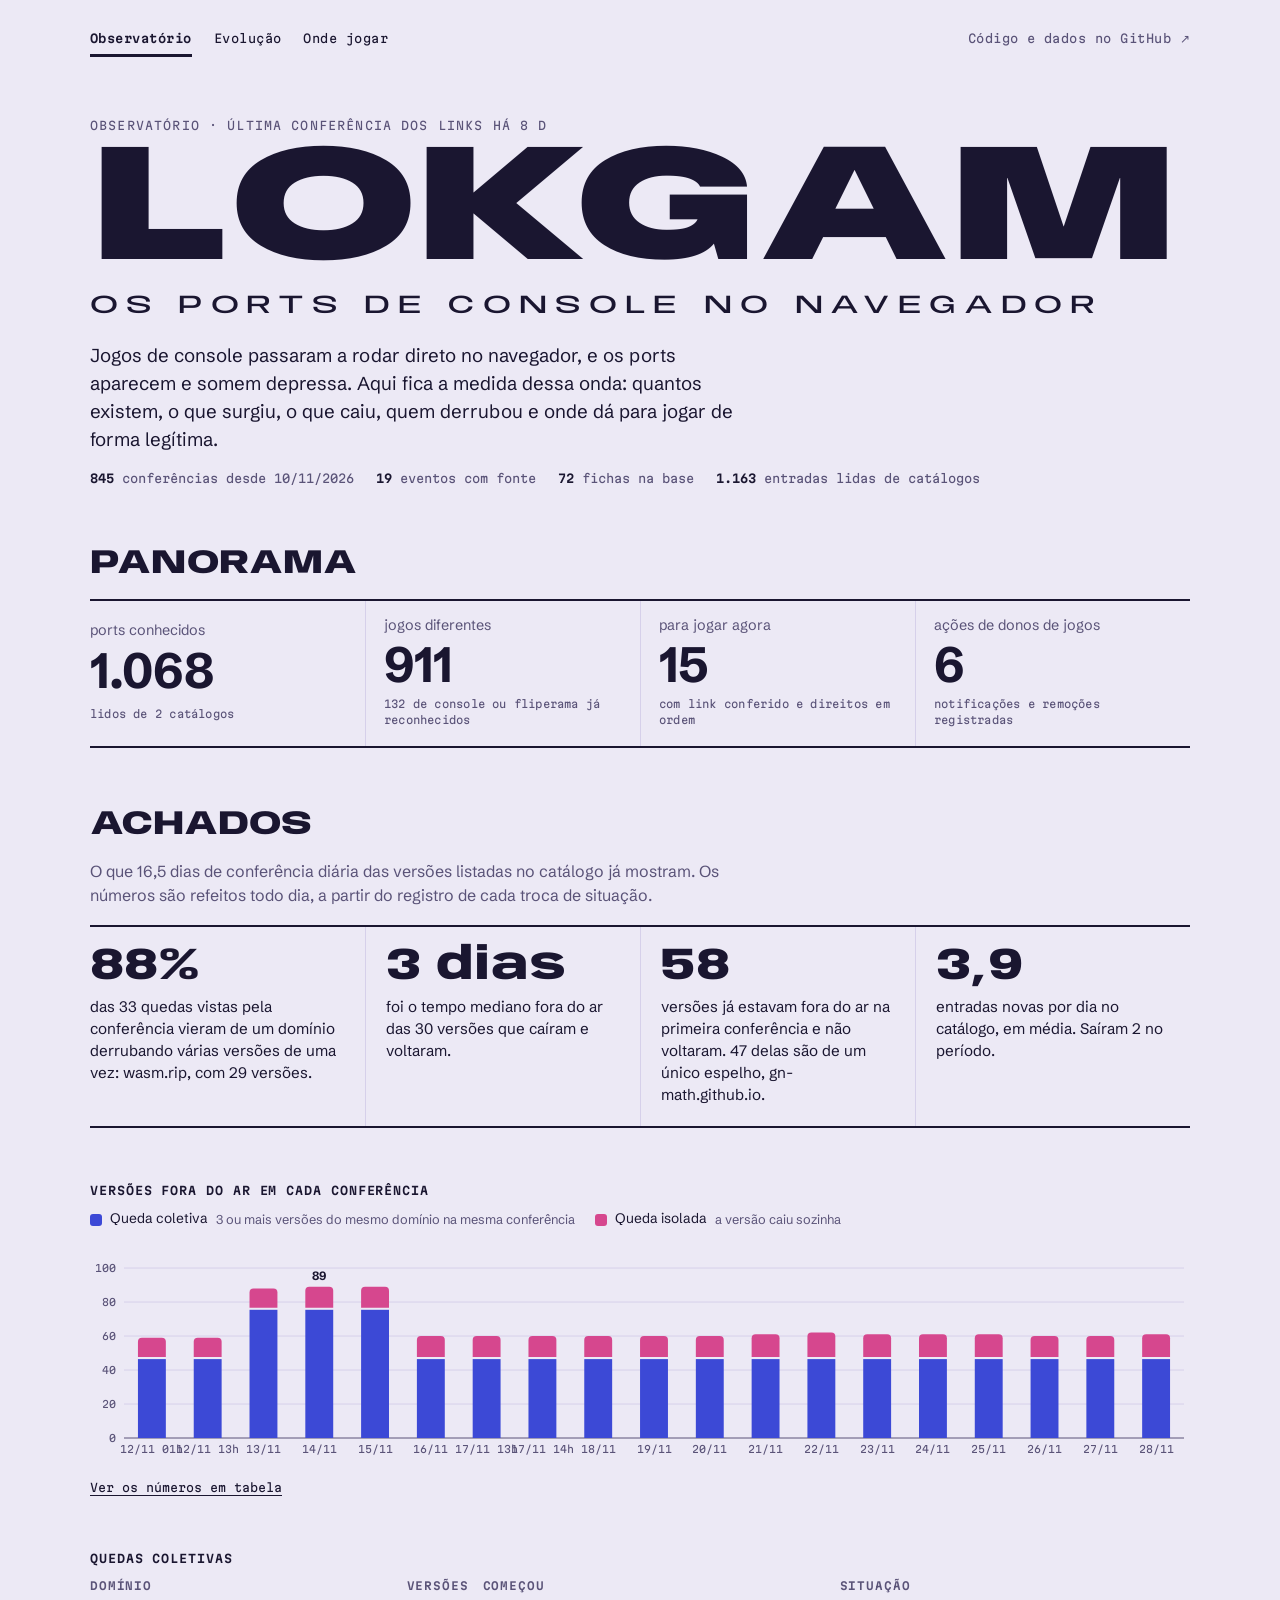
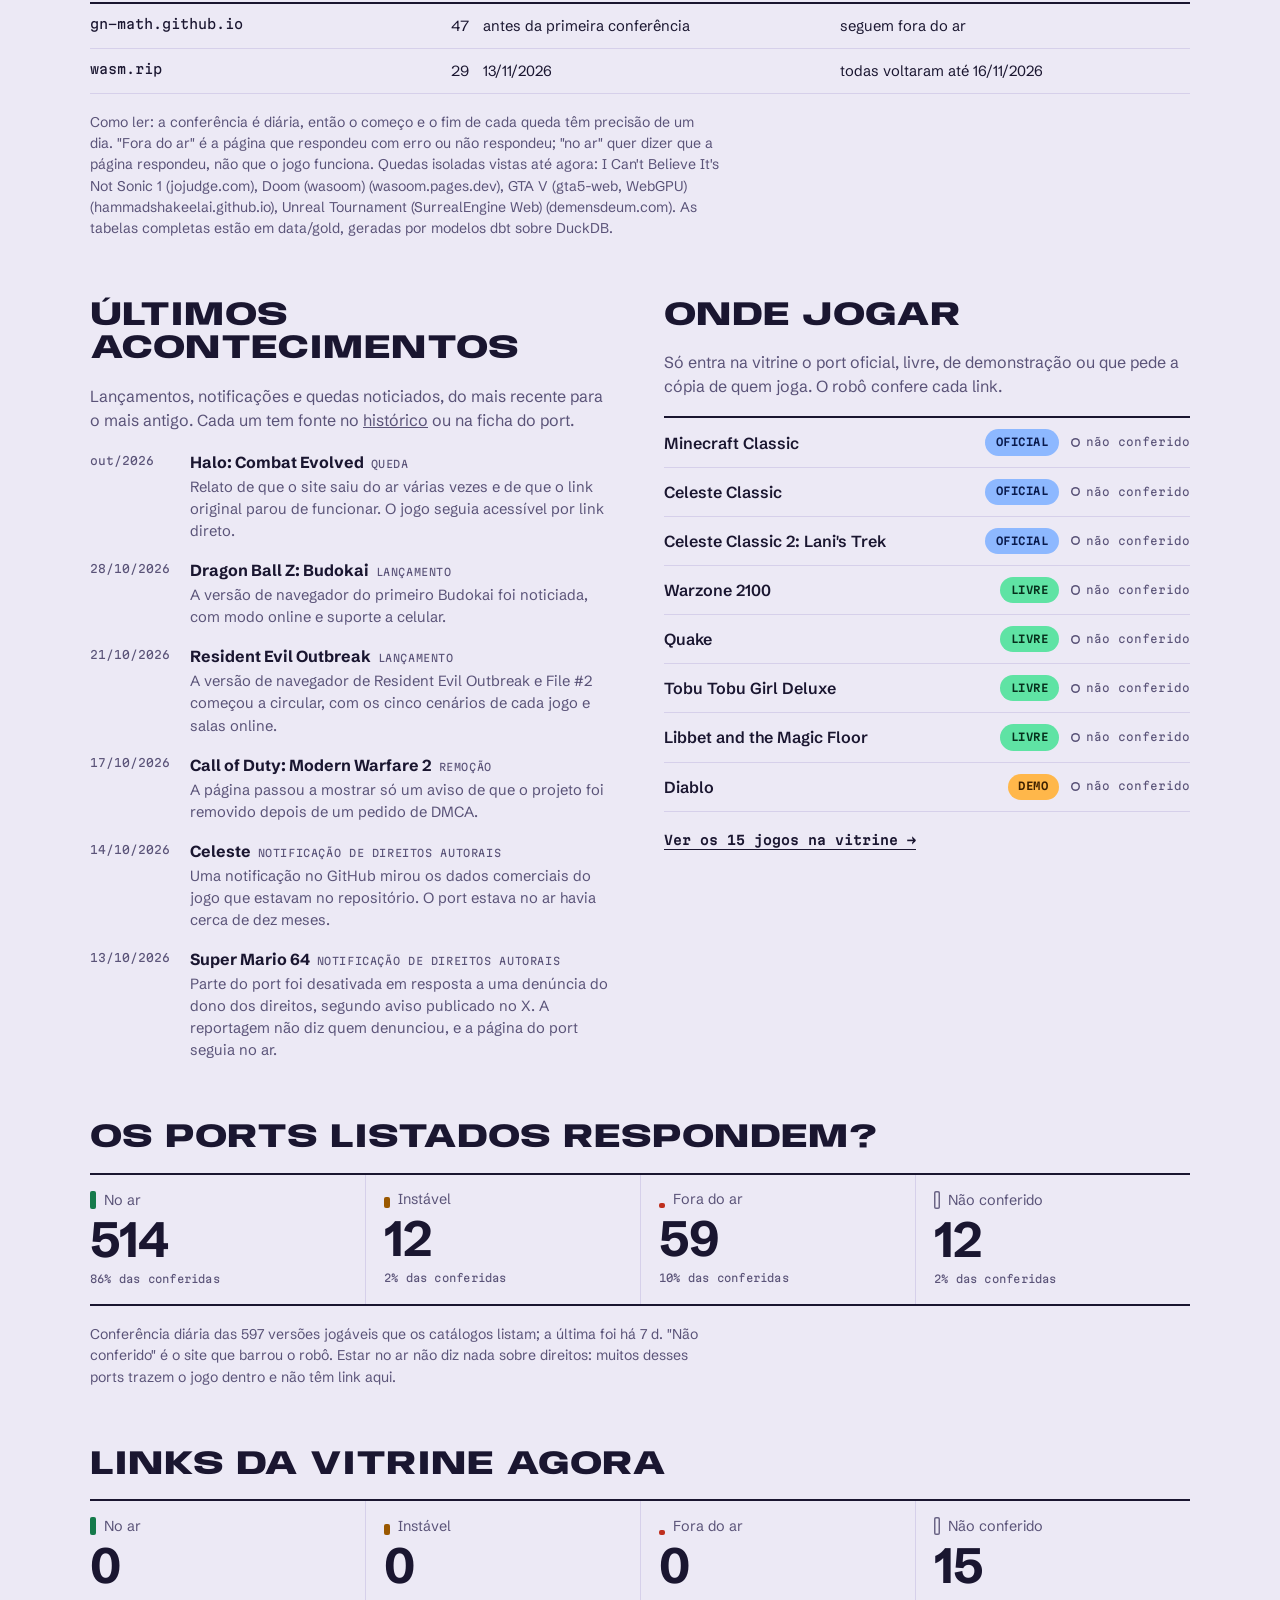
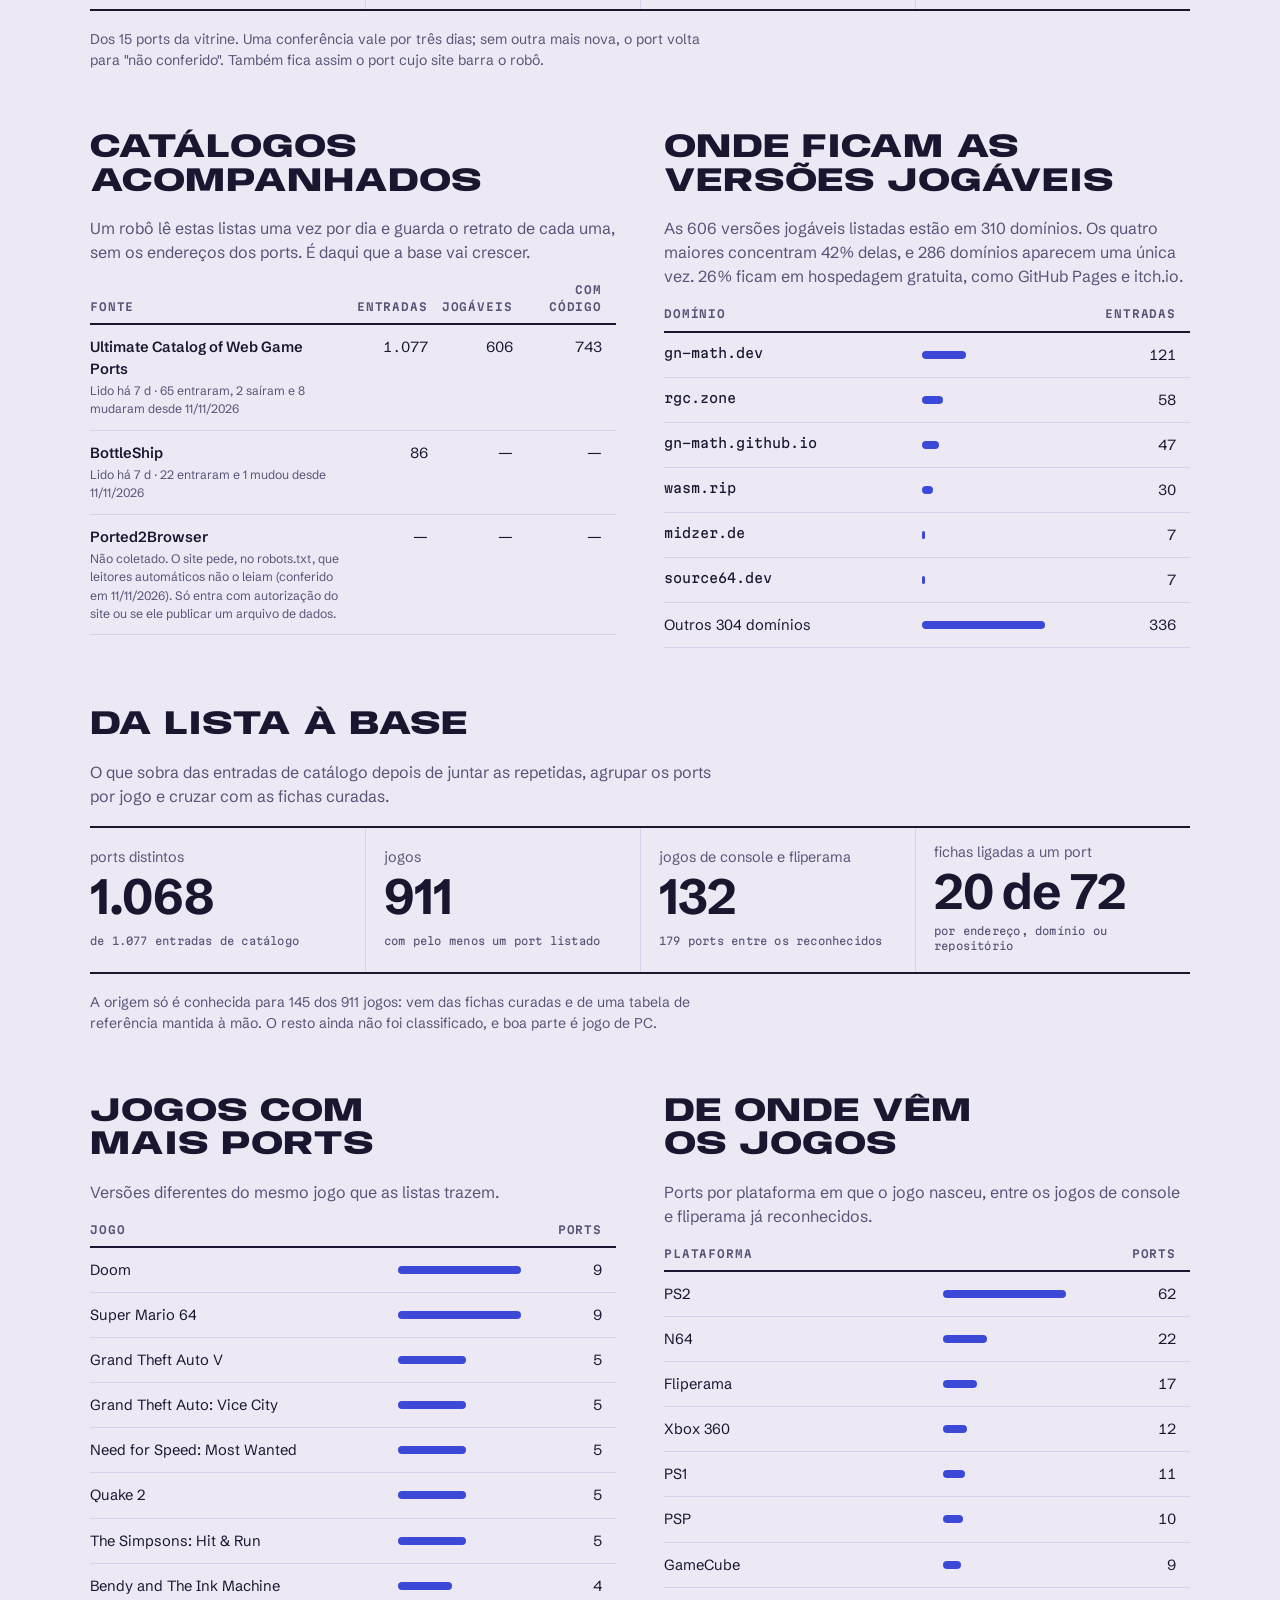
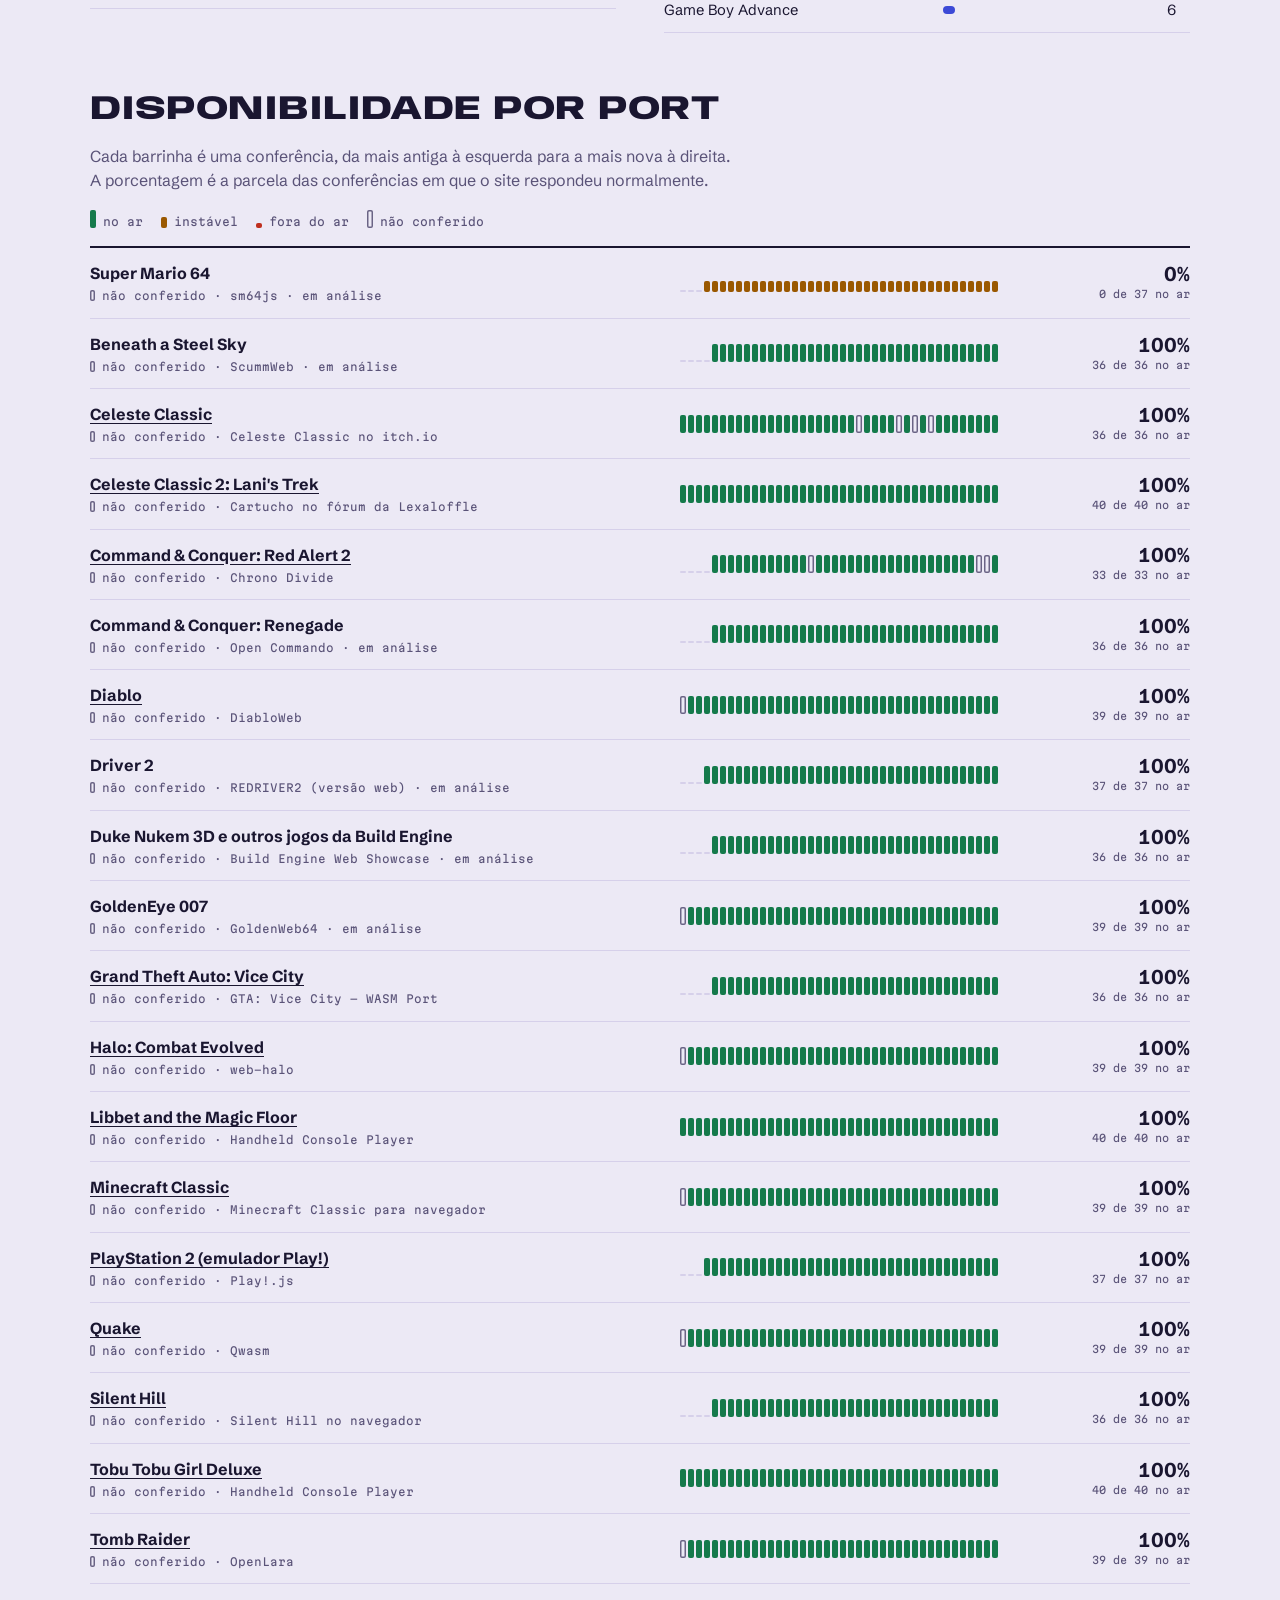
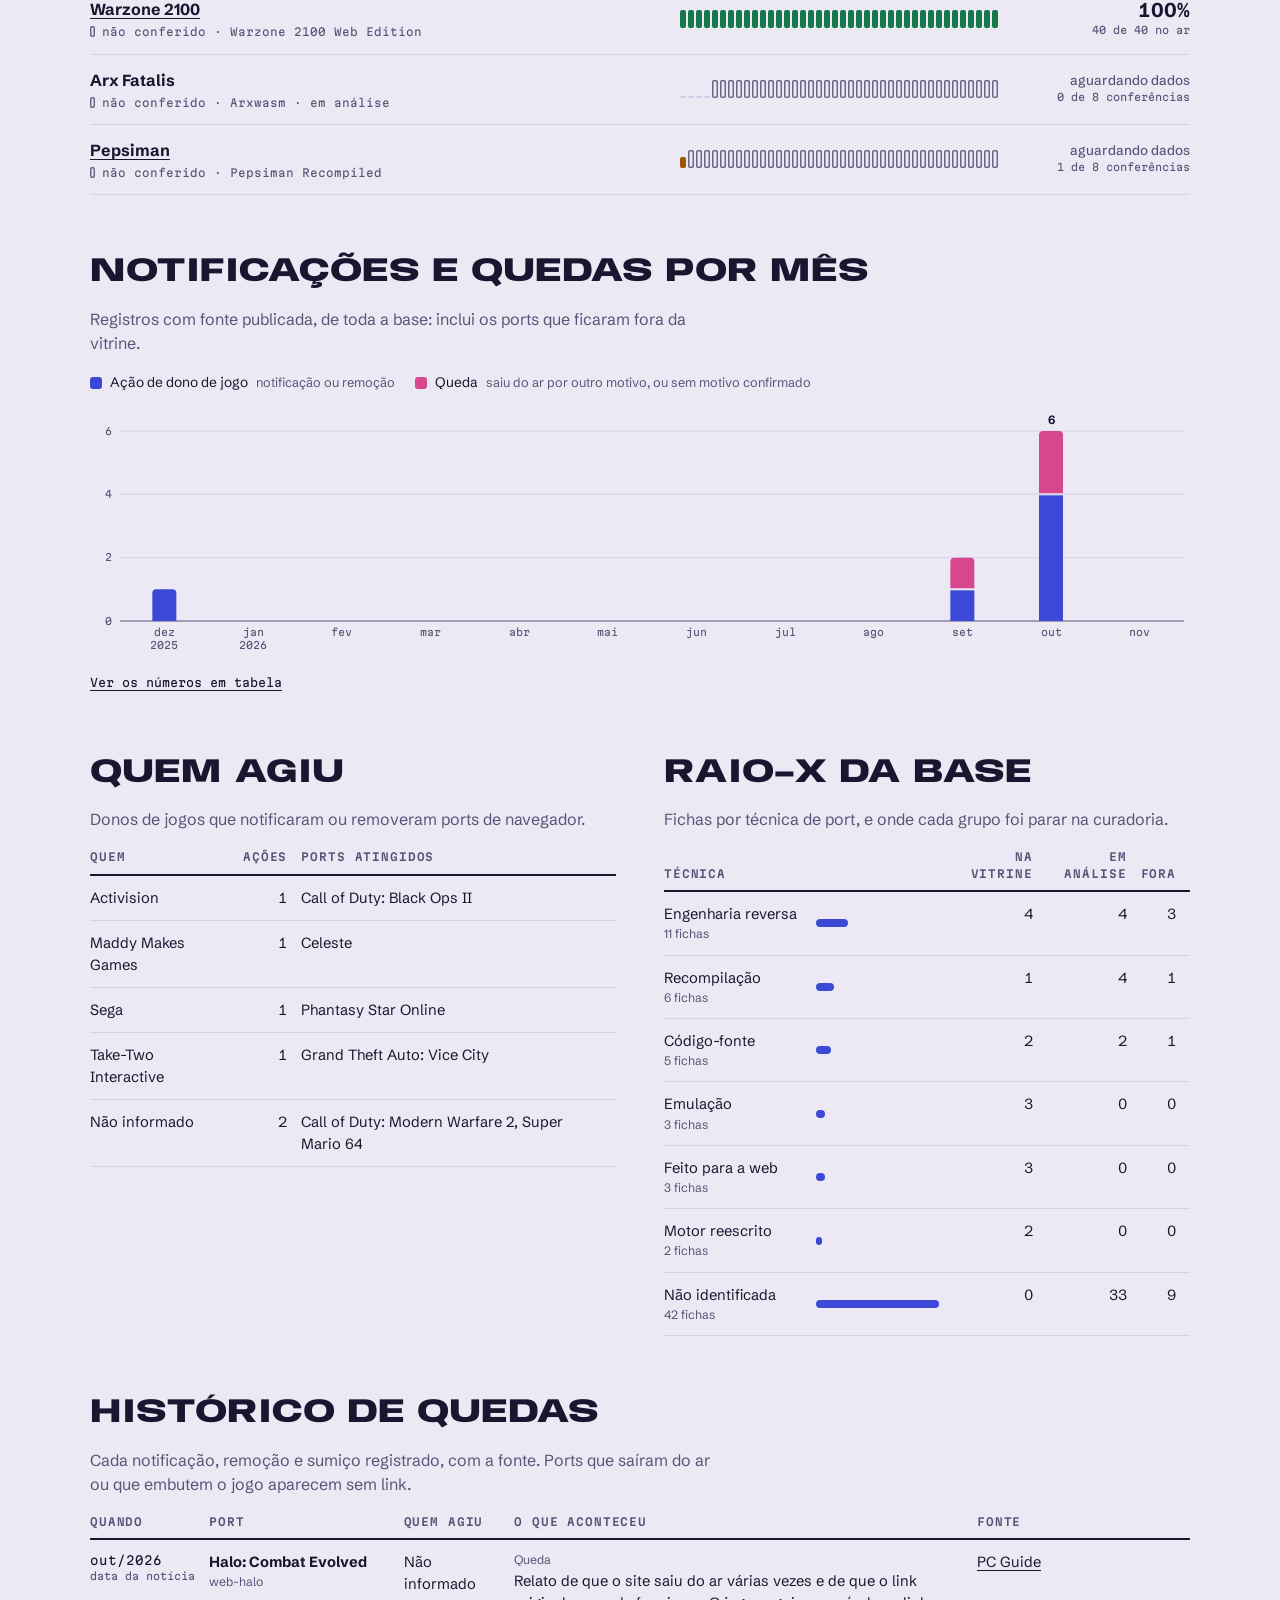
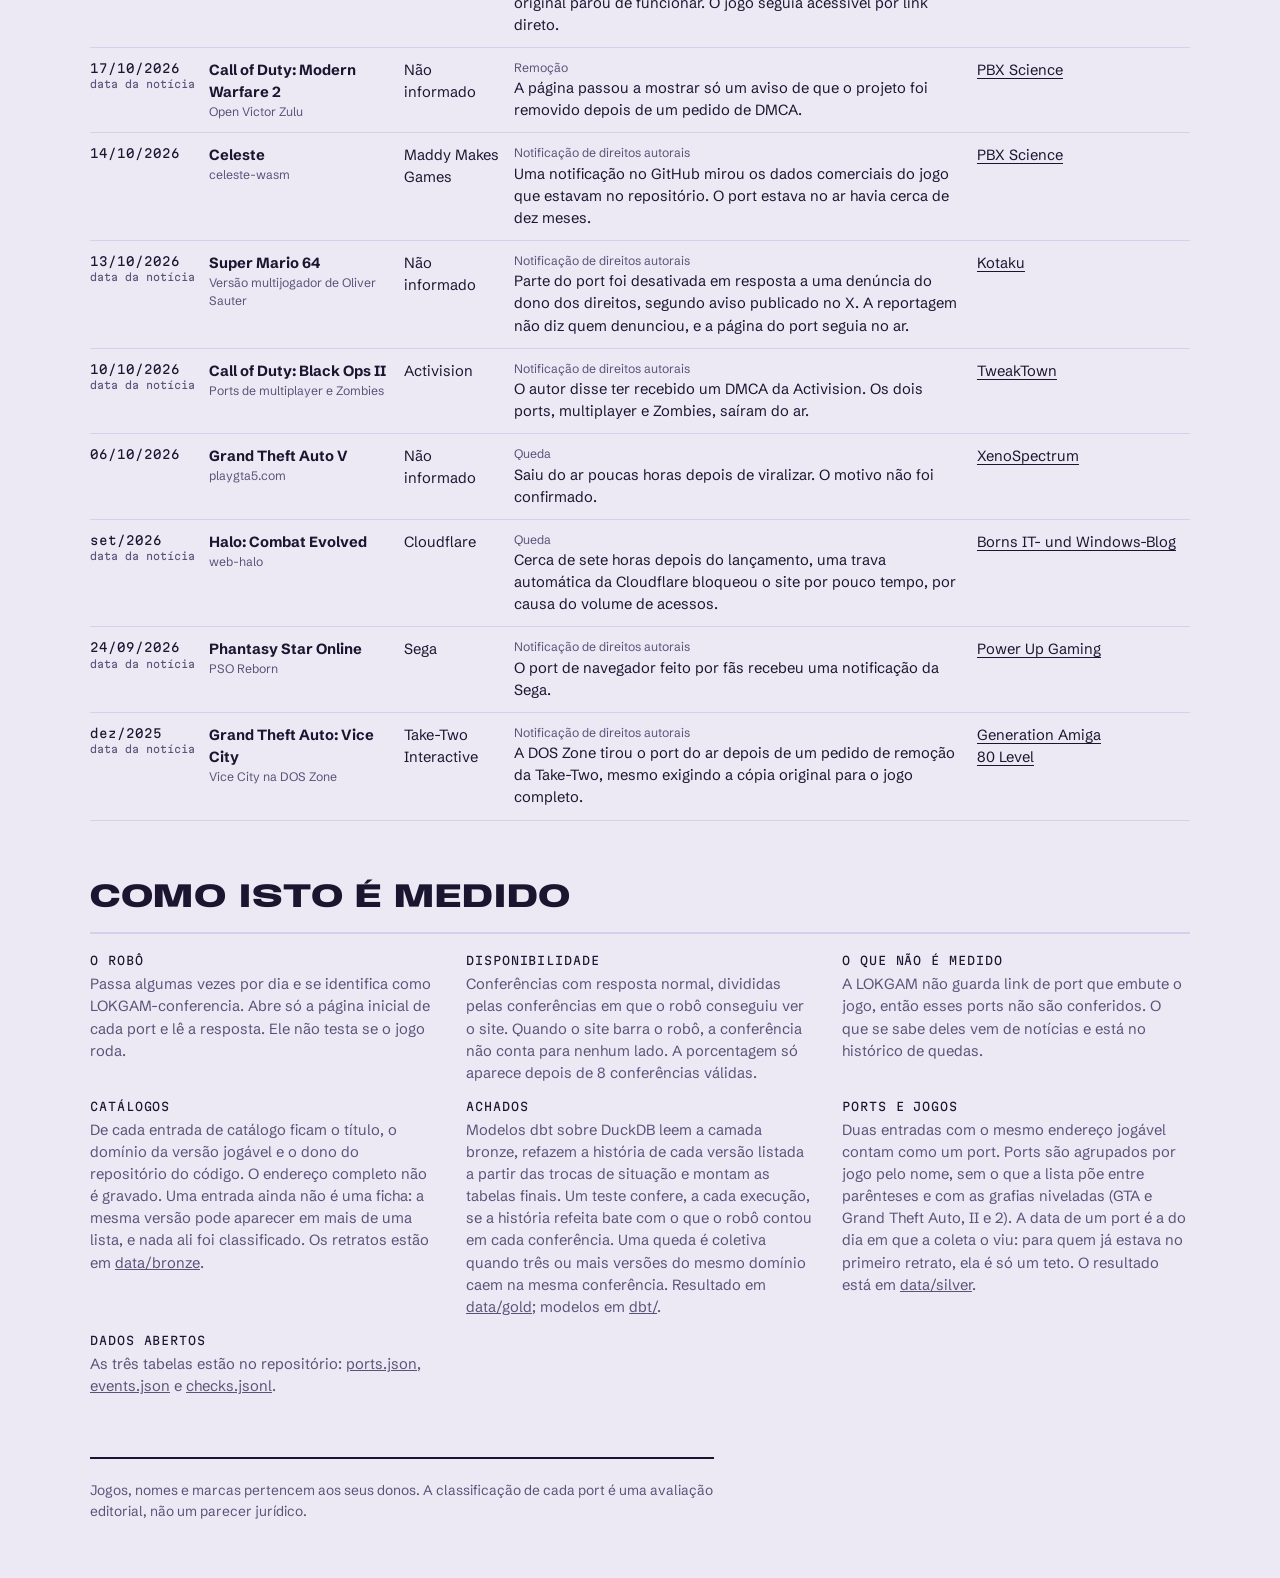
==== commit 440f9004: "Coleta de catálogos de 2026-11-28 13:35 UTC: ultimate-catalog sem mudanças; bottleship-compat sem mu" ====
--- a/docs/index.html
+++ b/docs/index.html
@@ -499,7 +499,7 @@
   </footer>
 </div>
 
-<script type="application/json" id="dados">{"repo":"https://github.com/GabrielKSG7/LOKGAM","min_samples":8,"totals":{"ports":72,"events":19,"checks":845,"first_check":"2026-11-10","last_check":"2026-11-28T07:51:49Z"},"availability":[{"id":"minecraft-classic","title":"Minecraft Classic","port_name":"Minecraft Classic para navegador","curation":"approved","checks":40,"observed":39,"online":39,"unstable":0,"offline":0,"blocked":1,"pct":1.0,"first_check":"2026-11-10","seen":{"checked_at":"2026-11-28T07:51:49Z","state":"online","method":"link_checker","reason":"ok","http_status":200,"response_ms":120},"last":{"checked_at":"2026-11-28T07:51:49Z","state":"online","method":"link_checker","reason":"ok","http_status":200,"response_ms":120},"strip":[["2026-11-10","unverified"],["2026-11-11T03:35:38Z","online"],["2026-11-11T14:25:08Z","online"],["2026-11-11T15:27:55Z","online"],["2026-11-11T16:44:37Z","online"],["2026-11-12T00:45:46Z","online"],["2026-11-12T15:17:38Z","online"],["2026-11-12T23:39:37Z","online"],["2026-11-13T06:48:16Z","online"],["2026-11-13T19:44:33Z","online"],["2026-11-14T06:25:58Z","online"],["2026-11-14T18:03:42Z","online"],["2026-11-14T22:25:31Z","online"],["2026-11-15T06:34:17Z","online"],["2026-11-15T18:52:38Z","online"],["2026-11-16T06:31:59Z","online"],["2026-11-16T22:04:19Z","online"],["2026-11-17T07:56:22Z","online"],["2026-11-17T20:57:02Z","online"],["2026-11-18T07:30:23Z","online"],["2026-11-18T20:33:42Z","online"],["2026-11-19T07:28:35Z","online"],["2026-11-19T20:39:20Z","online"],["2026-11-20T07:18:36Z","online"],["2026-11-20T20:23:30Z","online"],["2026-11-21T07:10:20Z","online"],["2026-11-21T19:18:05Z","online"],["2026-11-22T06:50:15Z","online"],["2026-11-22T19:42:10Z","online"],["2026-11-23T07:41:27Z","online"],["2026-11-23T23:55:05Z","online"],["2026-11-24T09:55:53Z","online"],["2026-11-24T22:28:03Z","online"],["2026-11-25T08:37:00Z","online"],["2026-11-25T21:43:23Z","online"],["2026-11-26T08:20:45Z","online"],["2026-11-26T21:33:52Z","online"],["2026-11-27T08:36:40Z","online"],["2026-11-27T21:19:04Z","online"],["2026-11-28T07:51:49Z","online"]]},{"id":"celeste-classic","title":"Celeste Classic","port_name":"Celeste Classic no itch.io","curation":"approved","checks":40,"observed":36,"online":36,"unstable":0,"offline":0,"blocked":4,"pct":1.0,"first_check":"2026-11-10","seen":{"checked_at":"2026-11-28T07:51:49Z","state":"online","method":"link_checker","reason":"ok","http_status":200,"response_ms":186},"last":{"checked_at":"2026-11-28T07:51:49Z","state":"online","method":"link_checker","reason":"ok","http_status":200,"response_ms":186},"strip":[["2026-11-10","online"],["2026-11-11T03:35:38Z","online"],["2026-11-11T14:25:08Z","online"],["2026-11-11T15:27:55Z","online"],["2026-11-11T16:44:37Z","online"],["2026-11-12T00:45:46Z","online"],["2026-11-12T15:17:38Z","online"],["2026-11-12T23:39:37Z","online"],["2026-11-13T06:48:16Z","online"],["2026-11-13T19:44:33Z","online"],["2026-11-14T06:25:58Z","online"],["2026-11-14T18:03:42Z","online"],["2026-11-14T22:25:31Z","online"],["2026-11-15T06:34:17Z","online"],["2026-11-15T18:52:38Z","online"],["2026-11-16T06:31:59Z","online"],["2026-11-16T22:04:19Z","online"],["2026-11-17T07:56:22Z","online"],["2026-11-17T20:57:02Z","online"],["2026-11-18T07:30:23Z","online"],["2026-11-18T20:33:42Z","online"],["2026-11-19T07:28:35Z","online"],["2026-11-19T20:39:20Z","unverified"],["2026-11-20T07:18:36Z","online"],["2026-11-20T20:23:30Z","online"],["2026-11-21T07:10:20Z","online"],["2026-11-21T19:18:05Z","online"],["2026-11-22T06:50:15Z","unverified"],["2026-11-22T19:42:10Z","online"],["2026-11-23T07:41:27Z","unverified"],["2026-11-23T23:55:05Z","online"],["2026-11-24T09:55:53Z","unverified"],["2026-11-24T22:28:03Z","online"],["2026-11-25T08:37:00Z","online"],["2026-11-25T21:43:23Z","online"],["2026-11-26T08:20:45Z","online"],["2026-11-26T21:33:52Z","online"],["2026-11-27T08:36:40Z","online"],["2026-11-27T21:19:04Z","online"],["2026-11-28T07:51:49Z","online"]]},{"id":"celeste-classic-2","title":"Celeste Classic 2: Lani's Trek","port_name":"Cartucho no fórum da Lexaloffle","curation":"approved","checks":40,"observed":40,"online":40,"unstable":0,"offline":0,"blocked":0,"pct":1.0,"first_check":"2026-11-10","seen":{"checked_at":"2026-11-28T07:51:49Z","state":"online","method":"link_checker","reason":"ok","http_status":200,"response_ms":179},"last":{"checked_at":"2026-11-28T07:51:49Z","state":"online","method":"link_checker","reason":"ok","http_status":200,"response_ms":179},"strip":[["2026-11-10","online"],["2026-11-11T03:35:38Z","online"],["2026-11-11T14:25:08Z","online"],["2026-11-11T15:27:55Z","online"],["2026-11-11T16:44:37Z","online"],["2026-11-12T00:45:46Z","online"],["2026-11-12T15:17:38Z","online"],["2026-11-12T23:39:37Z","online"],["2026-11-13T06:48:16Z","online"],["2026-11-13T19:44:33Z","online"],["2026-11-14T06:25:58Z","online"],["2026-11-14T18:03:42Z","online"],["2026-11-14T22:25:31Z","online"],["2026-11-15T06:34:17Z","online"],["2026-11-15T18:52:38Z","online"],["2026-11-16T06:31:59Z","online"],["2026-11-16T22:04:19Z","online"],["2026-11-17T07:56:22Z","online"],["2026-11-17T20:57:02Z","online"],["2026-11-18T07:30:23Z","online"],["2026-11-18T20:33:42Z","online"],["2026-11-19T07:28:35Z","online"],["2026-11-19T20:39:20Z","online"],["2026-11-20T07:18:36Z","online"],["2026-11-20T20:23:30Z","online"],["2026-11-21T07:10:20Z","online"],["2026-11-21T19:18:05Z","online"],["2026-11-22T06:50:15Z","online"],["2026-11-22T19:42:10Z","online"],["2026-11-23T07:41:27Z","online"],["2026-11-23T23:55:05Z","online"],["2026-11-24T09:55:53Z","online"],["2026-11-24T22:28:03Z","online"],["2026-11-25T08:37:00Z","online"],["2026-11-25T21:43:23Z","online"],["2026-11-26T08:20:45Z","online"],["2026-11-26T21:33:52Z","online"],["2026-11-27T08:36:40Z","online"],["2026-11-27T21:19:04Z","online"],["2026-11-28T07:51:49Z","online"]]},{"id":"warzone-2100","title":"Warzone 2100","port_name":"Warzone 2100 Web Edition","curation":"approved","checks":40,"observed":40,"online":40,"unstable":0,"offline":0,"blocked":0,"pct":1.0,"first_check":"2026-11-10","seen":{"checked_at":"2026-11-28T07:51:49Z","state":"online","method":"link_checker","reason":"ok","http_status":200,"response_ms":182},"last":{"checked_at":"2026-11-28T07:51:49Z","state":"online","method":"link_checker","reason":"ok","http_status":200,"response_ms":182},"strip":[["2026-11-10","online"],["2026-11-11T03:35:38Z","online"],["2026-11-11T14:25:08Z","online"],["2026-11-11T15:27:55Z","online"],["2026-11-11T16:44:37Z","online"],["2026-11-12T00:45:46Z","online"],["2026-11-12T15:17:38Z","online"],["2026-11-12T23:39:37Z","online"],["2026-11-13T06:48:16Z","online"],["2026-11-13T19:44:33Z","online"],["2026-11-14T06:25:58Z","online"],["2026-11-14T18:03:42Z","online"],["2026-11-14T22:25:31Z","online"],["2026-11-15T06:34:17Z","online"],["2026-11-15T18:52:38Z","online"],["2026-11-16T06:31:59Z","online"],["2026-11-16T22:04:19Z","online"],["2026-11-17T07:56:22Z","online"],["2026-11-17T20:57:02Z","online"],["2026-11-18T07:30:23Z","online"],["2026-11-18T20:33:42Z","online"],["2026-11-19T07:28:35Z","online"],["2026-11-19T20:39:20Z","online"],["2026-11-20T07:18:36Z","online"],["2026-11-20T20:23:30Z","online"],["2026-11-21T07:10:20Z","online"],["2026-11-21T19:18:05Z","online"],["2026-11-22T06:50:15Z","online"],["2026-11-22T19:42:10Z","online"],["2026-11-23T07:41:27Z","online"],["2026-11-23T23:55:05Z","online"],["2026-11-24T09:55:53Z","online"],["2026-11-24T22:28:03Z","online"],["2026-11-25T08:37:00Z","online"],["2026-11-25T21:43:23Z","online"],["2026-11-26T08:20:45Z","online"],["2026-11-26T21:33:52Z","online"],["2026-11-27T08:36:40Z","online"],["2026-11-27T21:19:04Z","online"],["2026-11-28T07:51:49Z","online"]]},{"id":"quake-qwasm","title":"Quake","port_name":"Qwasm","curation":"approved","checks":40,"observed":39,"online":39,"unstable":0,"offline":0,"blocked":1,"pct":1.0,"first_check":"2026-11-10","seen":{"checked_at":"2026-11-28T07:51:49Z","state":"online","method":"link_checker","reason":"ok","http_status":200,"response_ms":102},"last":{"checked_at":"2026-11-28T07:51:49Z","state":"online","method":"link_checker","reason":"ok","http_status":200,"response_ms":102},"strip":[["2026-11-10","unverified"],["2026-11-11T03:35:38Z","online"],["2026-11-11T14:25:08Z","online"],["2026-11-11T15:27:55Z","online"],["2026-11-11T16:44:37Z","online"],["2026-11-12T00:45:46Z","online"],["2026-11-12T15:17:38Z","online"],["2026-11-12T23:39:37Z","online"],["2026-11-13T06:48:16Z","online"],["2026-11-13T19:44:33Z","online"],["2026-11-14T06:25:58Z","online"],["2026-11-14T18:03:42Z","online"],["2026-11-14T22:25:31Z","online"],["2026-11-15T06:34:17Z","online"],["2026-11-15T18:52:38Z","online"],["2026-11-16T06:31:59Z","online"],["2026-11-16T22:04:19Z","online"],["2026-11-17T07:56:22Z","online"],["2026-11-17T20:57:02Z","online"],["2026-11-18T07:30:23Z","online"],["2026-11-18T20:33:42Z","online"],["2026-11-19T07:28:35Z","online"],["2026-11-19T20:39:20Z","online"],["2026-11-20T07:18:36Z","online"],["2026-11-20T20:23:30Z","online"],["2026-11-21T07:10:20Z","online"],["2026-11-21T19:18:05Z","online"],["2026-11-22T06:50:15Z","online"],["2026-11-22T19:42:10Z","online"],["2026-11-23T07:41:27Z","online"],["2026-11-23T23:55:05Z","online"],["2026-11-24T09:55:53Z","online"],["2026-11-24T22:28:03Z","online"],["2026-11-25T08:37:00Z","online"],["2026-11-25T21:43:23Z","online"],["2026-11-26T08:20:45Z","online"],["2026-11-26T21:33:52Z","online"],["2026-11-27T08:36:40Z","online"],["2026-11-27T21:19:04Z","online"],["2026-11-28T07:51:49Z","online"]]},{"id":"tobu-tobu-girl-deluxe","title":"Tobu Tobu Girl Deluxe","port_name":"Handheld Console Player","curation":"approved","checks":40,"observed":40,"online":40,"unstable":0,"offline":0,"blocked":0,"pct":1.0,"first_check":"2026-11-10","seen":{"checked_at":"2026-11-28T07:51:49Z","state":"online","method":"link_checker","reason":"ok","http_status":200,"response_ms":426},"last":{"checked_at":"2026-11-28T07:51:49Z","state":"online","method":"link_checker","reason":"ok","http_status":200,"response_ms":426},"strip":[["2026-11-10","online"],["2026-11-11T03:35:38Z","online"],["2026-11-11T14:25:08Z","online"],["2026-11-11T15:27:55Z","online"],["2026-11-11T16:44:37Z","online"],["2026-11-12T00:45:46Z","online"],["2026-11-12T15:17:38Z","online"],["2026-11-12T23:39:37Z","online"],["2026-11-13T06:48:16Z","online"],["2026-11-13T19:44:33Z","online"],["2026-11-14T06:25:58Z","online"],["2026-11-14T18:03:42Z","online"],["2026-11-14T22:25:31Z","online"],["2026-11-15T06:34:17Z","online"],["2026-11-15T18:52:38Z","online"],["2026-11-16T06:31:59Z","online"],["2026-11-16T22:04:19Z","online"],["2026-11-17T07:56:22Z","online"],["2026-11-17T20:57:02Z","online"],["2026-11-18T07:30:23Z","online"],["2026-11-18T20:33:42Z","online"],["2026-11-19T07:28:35Z","online"],["2026-11-19T20:39:20Z","online"],["2026-11-20T07:18:36Z","online"],["2026-11-20T20:23:30Z","online"],["2026-11-21T07:10:20Z","online"],["2026-11-21T19:18:05Z","online"],["2026-11-22T06:50:15Z","online"],["2026-11-22T19:42:10Z","online"],["2026-11-23T07:41:27Z","online"],["2026-11-23T23:55:05Z","online"],["2026-11-24T09:55:53Z","online"],["2026-11-24T22:28:03Z","online"],["2026-11-25T08:37:00Z","online"],["2026-11-25T21:43:23Z","online"],["2026-11-26T08:20:45Z","online"],["2026-11-26T21:33:52Z","online"],["2026-11-27T08:36:40Z","online"],["2026-11-27T21:19:04Z","online"],["2026-11-28T07:51:49Z","online"]]},{"id":"libbet-magic-floor","title":"Libbet and the Magic Floor","port_name":"Handheld Console Player","curation":"approved","checks":40,"observed":40,"online":40,"unstable":0,"offline":0,"blocked":0,"pct":1.0,"first_check":"2026-11-10","seen":{"checked_at":"2026-11-28T07:51:49Z","state":"online","method":"link_checker","reason":"ok","http_status":200,"response_ms":292},"last":{"checked_at":"2026-11-28T07:51:49Z","state":"online","method":"link_checker","reason":"ok","http_status":200,"response_ms":292},"strip":[["2026-11-10","online"],["2026-11-11T03:35:38Z","online"],["2026-11-11T14:25:08Z","online"],["2026-11-11T15:27:55Z","online"],["2026-11-11T16:44:37Z","online"],["2026-11-12T00:45:46Z","online"],["2026-11-12T15:17:38Z","online"],["2026-11-12T23:39:37Z","online"],["2026-11-13T06:48:16Z","online"],["2026-11-13T19:44:33Z","online"],["2026-11-14T06:25:58Z","online"],["2026-11-14T18:03:42Z","online"],["2026-11-14T22:25:31Z","online"],["2026-11-15T06:34:17Z","online"],["2026-11-15T18:52:38Z","online"],["2026-11-16T06:31:59Z","online"],["2026-11-16T22:04:19Z","online"],["2026-11-17T07:56:22Z","online"],["2026-11-17T20:57:02Z","online"],["2026-11-18T07:30:23Z","online"],["2026-11-18T20:33:42Z","online"],["2026-11-19T07:28:35Z","online"],["2026-11-19T20:39:20Z","online"],["2026-11-20T07:18:36Z","online"],["2026-11-20T20:23:30Z","online"],["2026-11-21T07:10:20Z","online"],["2026-11-21T19:18:05Z","online"],["2026-11-22T06:50:15Z","online"],["2026-11-22T19:42:10Z","online"],["2026-11-23T07:41:27Z","online"],["2026-11-23T23:55:05Z","online"],["2026-11-24T09:55:53Z","online"],["2026-11-24T22:28:03Z","online"],["2026-11-25T08:37:00Z","online"],["2026-11-25T21:43:23Z","online"],["2026-11-26T08:20:45Z","online"],["2026-11-26T21:33:52Z","online"],["2026-11-27T08:36:40Z","online"],["2026-11-27T21:19:04Z","online"],["2026-11-28T07:51:49Z","online"]]},{"id":"diablo-web","title":"Diablo","port_name":"DiabloWeb","curation":"approved","checks":40,"observed":39,"online":39,"unstable":0,"offline":0,"blocked":1,"pct":1.0,"first_check":"2026-11-10","seen":{"checked_at":"2026-11-28T07:51:49Z","state":"online","method":"link_checker","reason":"ok","http_status":200,"response_ms":110},"last":{"checked_at":"2026-11-28T07:51:49Z","state":"online","method":"link_checker","reason":"ok","http_status":200,"response_ms":110},"strip":[["2026-11-10","unverified"],["2026-11-11T03:35:38Z","online"],["2026-11-11T14:25:08Z","online"],["2026-11-11T15:27:55Z","online"],["2026-11-11T16:44:37Z","online"],["2026-11-12T00:45:46Z","online"],["2026-11-12T15:17:38Z","online"],["2026-11-12T23:39:37Z","online"],["2026-11-13T06:48:16Z","online"],["2026-11-13T19:44:33Z","online"],["2026-11-14T06:25:58Z","online"],["2026-11-14T18:03:42Z","online"],["2026-11-14T22:25:31Z","online"],["2026-11-15T06:34:17Z","online"],["2026-11-15T18:52:38Z","online"],["2026-11-16T06:31:59Z","online"],["2026-11-16T22:04:19Z","online"],["2026-11-17T07:56:22Z","online"],["2026-11-17T20:57:02Z","online"],["2026-11-18T07:30:23Z","online"],["2026-11-18T20:33:42Z","online"],["2026-11-19T07:28:35Z","online"],["2026-11-19T20:39:20Z","online"],["2026-11-20T07:18:36Z","online"],["2026-11-20T20:23:30Z","online"],["2026-11-21T07:10:20Z","online"],["2026-11-21T19:18:05Z","online"],["2026-11-22T06:50:15Z","online"],["2026-11-22T19:42:10Z","online"],["2026-11-23T07:41:27Z","online"],["2026-11-23T23:55:05Z","online"],["2026-11-24T09:55:53Z","online"],["2026-11-24T22:28:03Z","online"],["2026-11-25T08:37:00Z","online"],["2026-11-25T21:43:23Z","online"],["2026-11-26T08:20:45Z","online"],["2026-11-26T21:33:52Z","online"],["2026-11-27T08:36:40Z","online"],["2026-11-27T21:19:04Z","online"],["2026-11-28T07:51:49Z","online"]]},{"id":"tomb-raider-openlara","title":"Tomb Raider","port_name":"OpenLara","curation":"approved","checks":40,"observed":39,"online":39,"unstable":0,"offline":0,"blocked":1,"pct":1.0,"first_check":"2026-11-10","seen":{"checked_at":"2026-11-28T07:51:49Z","state":"online","method":"link_checker","reason":"ok","http_status":200,"response_ms":1261},"last":{"checked_at":"2026-11-28T07:51:49Z","state":"online","method":"link_checker","reason":"ok","http_status":200,"response_ms":1261},"strip":[["2026-11-10","unverified"],["2026-11-11T03:35:38Z","online"],["2026-11-11T14:25:08Z","online"],["2026-11-11T15:27:55Z","online"],["2026-11-11T16:44:37Z","online"],["2026-11-12T00:45:46Z","online"],["2026-11-12T15:17:38Z","online"],["2026-11-12T23:39:37Z","online"],["2026-11-13T06:48:16Z","online"],["2026-11-13T19:44:33Z","online"],["2026-11-14T06:25:58Z","online"],["2026-11-14T18:03:42Z","online"],["2026-11-14T22:25:31Z","online"],["2026-11-15T06:34:17Z","online"],["2026-11-15T18:52:38Z","online"],["2026-11-16T06:31:59Z","online"],["2026-11-16T22:04:19Z","online"],["2026-11-17T07:56:22Z","online"],["2026-11-17T20:57:02Z","online"],["2026-11-18T07:30:23Z","online"],["2026-11-18T20:33:42Z","online"],["2026-11-19T07:28:35Z","online"],["2026-11-19T20:39:20Z","online"],["2026-11-20T07:18:36Z","online"],["2026-11-20T20:23:30Z","online"],["2026-11-21T07:10:20Z","online"],["2026-11-21T19:18:05Z","online"],["2026-11-22T06:50:15Z","online"],["2026-11-22T19:42:10Z","online"],["2026-11-23T07:41:27Z","online"],["2026-11-23T23:55:05Z","online"],["2026-11-24T09:55:53Z","online"],["2026-11-24T22:28:03Z","online"],["2026-11-25T08:37:00Z","online"],["2026-11-25T21:43:23Z","online"],["2026-11-26T08:20:45Z","online"],["2026-11-26T21:33:52Z","online"],["2026-11-27T08:36:40Z","online"],["2026-11-27T21:19:04Z","online"],["2026-11-28T07:51:49Z","online"]]},{"id":"halo-ce-web","title":"Halo: Combat Evolved","port_name":"web-halo","curation":"approved","checks":40,"observed":39,"online":39,"unstable":0,"offline":0,"blocked":1,"pct":1.0,"first_check":"2026-11-10","seen":{"checked_at":"2026-11-28T07:51:49Z","state":"online","method":"link_checker","reason":"ok","http_status":200,"response_ms":119},"last":{"checked_at":"2026-11-28T07:51:49Z","state":"online","method":"link_checker","reason":"ok","http_status":200,"response_ms":119},"strip":[["2026-11-10","unverified"],["2026-11-11T03:35:38Z","online"],["2026-11-11T14:25:08Z","online"],["2026-11-11T15:27:55Z","online"],["2026-11-11T16:44:37Z","online"],["2026-11-12T00:45:46Z","online"],["2026-11-12T15:17:38Z","online"],["2026-11-12T23:39:37Z","online"],["2026-11-13T06:48:16Z","online"],["2026-11-13T19:44:33Z","online"],["2026-11-14T06:25:58Z","online"],["2026-11-14T18:03:42Z","online"],["2026-11-14T22:25:31Z","online"],["2026-11-15T06:34:17Z","online"],["2026-11-15T18:52:38Z","online"],["2026-11-16T06:31:59Z","online"],["2026-11-16T22:04:19Z","online"],["2026-11-17T07:56:22Z","online"],["2026-11-17T20:57:02Z","online"],["2026-11-18T07:30:23Z","online"],["2026-11-18T20:33:42Z","online"],["2026-11-19T07:28:35Z","online"],["2026-11-19T20:39:20Z","online"],["2026-11-20T07:18:36Z","online"],["2026-11-20T20:23:30Z","online"],["2026-11-21T07:10:20Z","online"],["2026-11-21T19:18:05Z","online"],["2026-11-22T06:50:15Z","online"],["2026-11-22T19:42:10Z","online"],["2026-11-23T07:41:27Z","online"],["2026-11-23T23:55:05Z","online"],["2026-11-24T09:55:53Z","online"],["2026-11-24T22:28:03Z","online"],["2026-11-25T08:37:00Z","online"],["2026-11-25T21:43:23Z","online"],["2026-11-26T08:20:45Z","online"],["2026-11-26T21:33:52Z","online"],["2026-11-27T08:36:40Z","online"],["2026-11-27T21:19:04Z","online"],["2026-11-28T07:51:49Z","online"]]},{"id":"pepsiman-recompiled","title":"Pepsiman","port_name":"Pepsiman Recompiled","curation":"approved","checks":41,"observed":1,"online":0,"unstable":1,"offline":0,"blocked":40,"pct":null,"first_check":"2026-11-10","seen":{"checked_at":"2026-11-11T02:55:00Z","state":"unstable","method":"manual","note":"Erro de acesso da Cloudflare ao abrir a página, relatado pelo curador."},"last":{"checked_at":"2026-11-28T07:51:49Z","state":"unverified","method":"link_checker","reason":"bot_blocked","http_status":403,"response_ms":545,"note":"O site barrou o robô (HTTP 403)."},"strip":[["2026-11-11T02:55:00Z","unstable"],["2026-11-11T03:35:38Z","unverified"],["2026-11-11T14:25:08Z","unverified"],["2026-11-11T15:27:55Z","unverified"],["2026-11-11T16:44:37Z","unverified"],["2026-11-12T00:45:46Z","unverified"],["2026-11-12T15:17:38Z","unverified"],["2026-11-12T23:39:37Z","unverified"],["2026-11-13T06:48:16Z","unverified"],["2026-11-13T19:44:33Z","unverified"],["2026-11-14T06:25:58Z","unverified"],["2026-11-14T18:03:42Z","unverified"],["2026-11-14T22:25:31Z","unverified"],["2026-11-15T06:34:17Z","unverified"],["2026-11-15T18:52:38Z","unverified"],["2026-11-16T06:31:59Z","unverified"],["2026-11-16T22:04:19Z","unverified"],["2026-11-17T07:56:22Z","unverified"],["2026-11-17T20:57:02Z","unverified"],["2026-11-18T07:30:23Z","unverified"],["2026-11-18T20:33:42Z","unverified"],["2026-11-19T07:28:35Z","unverified"],["2026-11-19T20:39:20Z","unverified"],["2026-11-20T07:18:36Z","unverified"],["2026-11-20T20:23:30Z","unverified"],["2026-11-21T07:10:20Z","unverified"],["2026-11-21T19:18:05Z","unverified"],["2026-11-22T06:50:15Z","unverified"],["2026-11-22T19:42:10Z","unverified"],["2026-11-23T07:41:27Z","unverified"],["2026-11-23T23:55:05Z","unverified"],["2026-11-24T09:55:53Z","unverified"],["2026-11-24T22:28:03Z","unverified"],["2026-11-25T08:37:00Z","unverified"],["2026-11-25T21:43:23Z","unverified"],["2026-11-26T08:20:45Z","unverified"],["2026-11-26T21:33:52Z","unverified"],["2026-11-27T08:36:40Z","unverified"],["2026-11-27T21:19:04Z","unverified"],["2026-11-28T07:51:49Z","unverified"]]},{"id":"goldeneye-goldenweb64","title":"GoldenEye 007","port_name":"GoldenWeb64","curation":"pending","checks":40,"observed":39,"online":39,"unstable":0,"offline":0,"blocked":1,"pct":1.0,"first_check":"2026-11-10","seen":{"checked_at":"2026-11-28T07:51:49Z","state":"online","method":"link_checker","reason":"ok","http_status":200,"response_ms":257},"last":{"checked_at":"2026-11-28T07:51:49Z","state":"online","method":"link_checker","reason":"ok","http_status":200,"response_ms":257},"strip":[["2026-11-10","unverified"],["2026-11-11T03:35:38Z","online"],["2026-11-11T14:25:08Z","online"],["2026-11-11T15:27:55Z","online"],["2026-11-11T16:44:37Z","online"],["2026-11-12T00:45:46Z","online"],["2026-11-12T15:17:38Z","online"],["2026-11-12T23:39:37Z","online"],["2026-11-13T06:48:16Z","online"],["2026-11-13T19:44:33Z","online"],["2026-11-14T06:25:58Z","online"],["2026-11-14T18:03:42Z","online"],["2026-11-14T22:25:31Z","online"],["2026-11-15T06:34:17Z","online"],["2026-11-15T18:52:38Z","online"],["2026-11-16T06:31:59Z","online"],["2026-11-16T22:04:19Z","online"],["2026-11-17T07:56:22Z","online"],["2026-11-17T20:57:02Z","online"],["2026-11-18T07:30:23Z","online"],["2026-11-18T20:33:42Z","online"],["2026-11-19T07:28:35Z","online"],["2026-11-19T20:39:20Z","online"],["2026-11-20T07:18:36Z","online"],["2026-11-20T20:23:30Z","online"],["2026-11-21T07:10:20Z","online"],["2026-11-21T19:18:05Z","online"],["2026-11-22T06:50:15Z","online"],["2026-11-22T19:42:10Z","online"],["2026-11-23T07:41:27Z","online"],["2026-11-23T23:55:05Z","online"],["2026-11-24T09:55:53Z","online"],["2026-11-24T22:28:03Z","online"],["2026-11-25T08:37:00Z","online"],["2026-11-25T21:43:23Z","online"],["2026-11-26T08:20:45Z","online"],["2026-11-26T21:33:52Z","online"],["2026-11-27T08:36:40Z","online"],["2026-11-27T21:19:04Z","online"],["2026-11-28T07:51:49Z","online"]]},{"id":"ps2-play-js","title":"PlayStation 2 (emulador Play!)","port_name":"Play!.js","curation":"approved","checks":37,"observed":37,"online":37,"unstable":0,"offline":0,"blocked":0,"pct":1.0,"first_check":"2026-11-11T15:27:55Z","seen":{"checked_at":"2026-11-28T07:51:49Z","state":"online","method":"link_checker","reason":"ok","http_status":200,"response_ms":201},"last":{"checked_at":"2026-11-28T07:51:49Z","state":"online","method":"link_checker","reason":"ok","http_status":200,"response_ms":201},"strip":[["2026-11-11T15:27:55Z","online"],["2026-11-11T16:44:37Z","online"],["2026-11-12T00:45:46Z","online"],["2026-11-12T15:17:38Z","online"],["2026-11-12T23:39:37Z","online"],["2026-11-13T06:48:16Z","online"],["2026-11-13T19:44:33Z","online"],["2026-11-14T06:25:58Z","online"],["2026-11-14T18:03:42Z","online"],["2026-11-14T22:25:31Z","online"],["2026-11-15T06:34:17Z","online"],["2026-11-15T18:52:38Z","online"],["2026-11-16T06:31:59Z","online"],["2026-11-16T22:04:19Z","online"],["2026-11-17T07:56:22Z","online"],["2026-11-17T20:57:02Z","online"],["2026-11-18T07:30:23Z","online"],["2026-11-18T20:33:42Z","online"],["2026-11-19T07:28:35Z","online"],["2026-11-19T20:39:20Z","online"],["2026-11-20T07:18:36Z","online"],["2026-11-20T20:23:30Z","online"],["2026-11-21T07:10:20Z","online"],["2026-11-21T19:18:05Z","online"],["2026-11-22T06:50:15Z","online"],["2026-11-22T19:42:10Z","online"],["2026-11-23T07:41:27Z","online"],["2026-11-23T23:55:05Z","online"],["2026-11-24T09:55:53Z","online"],["2026-11-24T22:28:03Z","online"],["2026-11-25T08:37:00Z","online"],["2026-11-25T21:43:23Z","online"],["2026-11-26T08:20:45Z","online"],["2026-11-26T21:33:52Z","online"],["2026-11-27T08:36:40Z","online"],["2026-11-27T21:19:04Z","online"],["2026-11-28T07:51:49Z","online"]]},{"id":"driver-2-redriver2","title":"Driver 2","port_name":"REDRIVER2 (versão web)","curation":"pending","checks":37,"observed":37,"online":37,"unstable":0,"offline":0,"blocked":0,"pct":1.0,"first_check":"2026-11-11T15:27:55Z","seen":{"checked_at":"2026-11-28T07:51:49Z","state":"online","method":"link_checker","reason":"ok","http_status":200,"response_ms":76},"last":{"checked_at":"2026-11-28T07:51:49Z","state":"online","method":"link_checker","reason":"ok","http_status":200,"response_ms":76},"strip":[["2026-11-11T15:27:55Z","online"],["2026-11-11T16:44:37Z","online"],["2026-11-12T00:45:46Z","online"],["2026-11-12T15:17:38Z","online"],["2026-11-12T23:39:37Z","online"],["2026-11-13T06:48:16Z","online"],["2026-11-13T19:44:33Z","online"],["2026-11-14T06:25:58Z","online"],["2026-11-14T18:03:42Z","online"],["2026-11-14T22:25:31Z","online"],["2026-11-15T06:34:17Z","online"],["2026-11-15T18:52:38Z","online"],["2026-11-16T06:31:59Z","online"],["2026-11-16T22:04:19Z","online"],["2026-11-17T07:56:22Z","online"],["2026-11-17T20:57:02Z","online"],["2026-11-18T07:30:23Z","online"],["2026-11-18T20:33:42Z","online"],["2026-11-19T07:28:35Z","online"],["2026-11-19T20:39:20Z","online"],["2026-11-20T07:18:36Z","online"],["2026-11-20T20:23:30Z","online"],["2026-11-21T07:10:20Z","online"],["2026-11-21T19:18:05Z","online"],["2026-11-22T06:50:15Z","online"],["2026-11-22T19:42:10Z","online"],["2026-11-23T07:41:27Z","online"],["2026-11-23T23:55:05Z","online"],["2026-11-24T09:55:53Z","online"],["2026-11-24T22:28:03Z","online"],["2026-11-25T08:37:00Z","online"],["2026-11-25T21:43:23Z","online"],["2026-11-26T08:20:45Z","online"],["2026-11-26T21:33:52Z","online"],["2026-11-27T08:36:40Z","online"],["2026-11-27T21:19:04Z","online"],["2026-11-28T07:51:49Z","online"]]},{"id":"super-mario-64-sm64js","title":"Super Mario 64","port_name":"sm64js","curation":"pending","checks":37,"observed":37,"online":0,"unstable":37,"offline":0,"blocked":0,"pct":0.0,"first_check":"2026-11-11T15:27:55Z","seen":{"checked_at":"2026-11-28T07:51:49Z","state":"unstable","method":"link_checker","reason":"tls_error","response_ms":62,"note":"Problema no certificado de segurança do site."},"last":{"checked_at":"2026-11-28T07:51:49Z","state":"unstable","method":"link_checker","reason":"tls_error","response_ms":62,"note":"Problema no certificado de segurança do site."},"strip":[["2026-11-11T15:27:55Z","unstable"],["2026-11-11T16:44:37Z","unstable"],["2026-11-12T00:45:46Z","unstable"],["2026-11-12T15:17:38Z","unstable"],["2026-11-12T23:39:37Z","unstable"],["2026-11-13T06:48:16Z","unstable"],["2026-11-13T19:44:33Z","unstable"],["2026-11-14T06:25:58Z","unstable"],["2026-11-14T18:03:42Z","unstable"],["2026-11-14T22:25:31Z","unstable"],["2026-11-15T06:34:17Z","unstable"],["2026-11-15T18:52:38Z","unstable"],["2026-11-16T06:31:59Z","unstable"],["2026-11-16T22:04:19Z","unstable"],["2026-11-17T07:56:22Z","unstable"],["2026-11-17T20:57:02Z","unstable"],["2026-11-18T07:30:23Z","unstable"],["2026-11-18T20:33:42Z","unstable"],["2026-11-19T07:28:35Z","unstable"],["2026-11-19T20:39:20Z","unstable"],["2026-11-20T07:18:36Z","unstable"],["2026-11-20T20:23:30Z","unstable"],["2026-11-21T07:10:20Z","unstable"],["2026-11-21T19:18:05Z","unstable"],["2026-11-22T06:50:15Z","unstable"],["2026-11-22T19:42:10Z","unstable"],["2026-11-23T07:41:27Z","unstable"],["2026-11-23T23:55:05Z","unstable"],["2026-11-24T09:55:53Z","unstable"],["2026-11-24T22:28:03Z","unstable"],["2026-11-25T08:37:00Z","unstable"],["2026-11-25T21:43:23Z","unstable"],["2026-11-26T08:20:45Z","unstable"],["2026-11-26T21:33:52Z","unstable"],["2026-11-27T08:36:40Z","unstable"],["2026-11-27T21:19:04Z","unstable"],["2026-11-28T07:51:49Z","unstable"]]},{"id":"gta-vice-city-wasm","title":"Grand Theft Auto: Vice City","port_name":"GTA: Vice City — WASM Port","curation":"approved","checks":36,"observed":36,"online":36,"unstable":0,"offline":0,"blocked":0,"pct":1.0,"first_check":"2026-11-11T16:44:37Z","seen":{"checked_at":"2026-11-28T07:51:49Z","state":"online","method":"link_checker","reason":"ok","http_status":200,"response_ms":72},"last":{"checked_at":"2026-11-28T07:51:49Z","state":"online","method":"link_checker","reason":"ok","http_status":200,"response_ms":72},"strip":[["2026-11-11T16:44:37Z","online"],["2026-11-12T00:45:46Z","online"],["2026-11-12T15:17:38Z","online"],["2026-11-12T23:39:37Z","online"],["2026-11-13T06:48:16Z","online"],["2026-11-13T19:44:33Z","online"],["2026-11-14T06:25:58Z","online"],["2026-11-14T18:03:42Z","online"],["2026-11-14T22:25:31Z","online"],["2026-11-15T06:34:17Z","online"],["2026-11-15T18:52:38Z","online"],["2026-11-16T06:31:59Z","online"],["2026-11-16T22:04:19Z","online"],["2026-11-17T07:56:22Z","online"],["2026-11-17T20:57:02Z","online"],["2026-11-18T07:30:23Z","online"],["2026-11-18T20:33:42Z","online"],["2026-11-19T07:28:35Z","online"],["2026-11-19T20:39:20Z","online"],["2026-11-20T07:18:36Z","online"],["2026-11-20T20:23:30Z","online"],["2026-11-21T07:10:20Z","online"],["2026-11-21T19:18:05Z","online"],["2026-11-22T06:50:15Z","online"],["2026-11-22T19:42:10Z","online"],["2026-11-23T07:41:27Z","online"],["2026-11-23T23:55:05Z","online"],["2026-11-24T09:55:53Z","online"],["2026-11-24T22:28:03Z","online"],["2026-11-25T08:37:00Z","online"],["2026-11-25T21:43:23Z","online"],["2026-11-26T08:20:45Z","online"],["2026-11-26T21:33:52Z","online"],["2026-11-27T08:36:40Z","online"],["2026-11-27T21:19:04Z","online"],["2026-11-28T07:51:49Z","online"]]},{"id":"red-alert-2-chrono-divide","title":"Command & Conquer: Red Alert 2","port_name":"Chrono Divide","curation":"approved","checks":36,"observed":33,"online":33,"unstable":0,"offline":0,"blocked":3,"pct":1.0,"first_check":"2026-11-11T16:44:37Z","seen":{"checked_at":"2026-11-28T07:51:49Z","state":"online","method":"link_checker","reason":"ok","http_status":200,"response_ms":472},"last":{"checked_at":"2026-11-28T07:51:49Z","state":"online","method":"link_checker","reason":"ok","http_status":200,"response_ms":472},"strip":[["2026-11-11T16:44:37Z","online"],["2026-11-12T00:45:46Z","online"],["2026-11-12T15:17:38Z","online"],["2026-11-12T23:39:37Z","online"],["2026-11-13T06:48:16Z","online"],["2026-11-13T19:44:33Z","online"],["2026-11-14T06:25:58Z","online"],["2026-11-14T18:03:42Z","online"],["2026-11-14T22:25:31Z","online"],["2026-11-15T06:34:17Z","online"],["2026-11-15T18:52:38Z","online"],["2026-11-16T06:31:59Z","online"],["2026-11-16T22:04:19Z","unverified"],["2026-11-17T07:56:22Z","online"],["2026-11-17T20:57:02Z","online"],["2026-11-18T07:30:23Z","online"],["2026-11-18T20:33:42Z","online"],["2026-11-19T07:28:35Z","online"],["2026-11-19T20:39:20Z","online"],["2026-11-20T07:18:36Z","online"],["2026-11-20T20:23:30Z","online"],["2026-11-21T07:10:20Z","online"],["2026-11-21T19:18:05Z","online"],["2026-11-22T06:50:15Z","online"],["2026-11-22T19:42:10Z","online"],["2026-11-23T07:41:27Z","online"],["2026-11-23T23:55:05Z","online"],["2026-11-24T09:55:53Z","online"],["2026-11-24T22:28:03Z","online"],["2026-11-25T08:37:00Z","online"],["2026-11-25T21:43:23Z","online"],["2026-11-26T08:20:45Z","online"],["2026-11-26T21:33:52Z","online"],["2026-11-27T08:36:40Z","unverified"],["2026-11-27T21:19:04Z","unverified"],["2026-11-28T07:51:49Z","online"]]},{"id":"silent-hill-web","title":"Silent Hill","port_name":"Silent Hill no navegador","curation":"approved","checks":36,"observed":36,"online":36,"unstable":0,"offline":0,"blocked":0,"pct":1.0,"first_check":"2026-11-11T16:44:37Z","seen":{"checked_at":"2026-11-28T07:51:49Z","state":"online","method":"link_checker","reason":"ok","http_status":200,"response_ms":226},"last":{"checked_at":"2026-11-28T07:51:49Z","state":"online","method":"link_checker","reason":"ok","http_status":200,"response_ms":226},"strip":[["2026-11-11T16:44:37Z","online"],["2026-11-12T00:45:46Z","online"],["2026-11-12T15:17:38Z","online"],["2026-11-12T23:39:37Z","online"],["2026-11-13T06:48:16Z","online"],["2026-11-13T19:44:33Z","online"],["2026-11-14T06:25:58Z","online"],["2026-11-14T18:03:42Z","online"],["2026-11-14T22:25:31Z","online"],["2026-11-15T06:34:17Z","online"],["2026-11-15T18:52:38Z","online"],["2026-11-16T06:31:59Z","online"],["2026-11-16T22:04:19Z","online"],["2026-11-17T07:56:22Z","online"],["2026-11-17T20:57:02Z","online"],["2026-11-18T07:30:23Z","online"],["2026-11-18T20:33:42Z","online"],["2026-11-19T07:28:35Z","online"],["2026-11-19T20:39:20Z","online"],["2026-11-20T07:18:36Z","online"],["2026-11-20T20:23:30Z","online"],["2026-11-21T07:10:20Z","online"],["2026-11-21T19:18:05Z","online"],["2026-11-22T06:50:15Z","online"],["2026-11-22T19:42:10Z","online"],["2026-11-23T07:41:27Z","online"],["2026-11-23T23:55:05Z","online"],["2026-11-24T09:55:53Z","online"],["2026-11-24T22:28:03Z","online"],["2026-11-25T08:37:00Z","online"],["2026-11-25T21:43:23Z","online"],["2026-11-26T08:20:45Z","online"],["2026-11-26T21:33:52Z","online"],["2026-11-27T08:36:40Z","online"],["2026-11-27T21:19:04Z","online"],["2026-11-28T07:51:49Z","online"]]},{"id":"beneath-a-steel-sky-scummweb","title":"Beneath a Steel Sky","port_name":"ScummWeb","curation":"pending","checks":36,"observed":36,"online":36,"unstable":0,"offline":0,"blocked":0,"pct":1.0,"first_check":"2026-11-11T16:44:37Z","seen":{"checked_at":"2026-11-28T07:51:49Z","state":"online","method":"link_checker","reason":"ok","http_status":200,"response_ms":187},"last":{"checked_at":"2026-11-28T07:51:49Z","state":"online","method":"link_checker","reason":"ok","http_status":200,"response_ms":187},"strip":[["2026-11-11T16:44:37Z","online"],["2026-11-12T00:45:46Z","online"],["2026-11-12T15:17:38Z","online"],["2026-11-12T23:39:37Z","online"],["2026-11-13T06:48:16Z","online"],["2026-11-13T19:44:33Z","online"],["2026-11-14T06:25:58Z","online"],["2026-11-14T18:03:42Z","online"],["2026-11-14T22:25:31Z","online"],["2026-11-15T06:34:17Z","online"],["2026-11-15T18:52:38Z","online"],["2026-11-16T06:31:59Z","online"],["2026-11-16T22:04:19Z","online"],["2026-11-17T07:56:22Z","online"],["2026-11-17T20:57:02Z","online"],["2026-11-18T07:30:23Z","online"],["2026-11-18T20:33:42Z","online"],["2026-11-19T07:28:35Z","online"],["2026-11-19T20:39:20Z","online"],["2026-11-20T07:18:36Z","online"],["2026-11-20T20:23:30Z","online"],["2026-11-21T07:10:20Z","online"],["2026-11-21T19:18:05Z","online"],["2026-11-22T06:50:15Z","online"],["2026-11-22T19:42:10Z","online"],["2026-11-23T07:41:27Z","online"],["2026-11-23T23:55:05Z","online"],["2026-11-24T09:55:53Z","online"],["2026-11-24T22:28:03Z","online"],["2026-11-25T08:37:00Z","online"],["2026-11-25T21:43:23Z","online"],["2026-11-26T08:20:45Z","online"],["2026-11-26T21:33:52Z","online"],["2026-11-27T08:36:40Z","online"],["2026-11-27T21:19:04Z","online"],["2026-11-28T07:51:49Z","online"]]},{"id":"arx-fatalis-arxwasm","title":"Arx Fatalis","port_name":"Arxwasm","curation":"pending","checks":36,"observed":0,"online":0,"unstable":0,"offline":0,"blocked":36,"pct":null,"first_check":"2026-11-11T16:44:37Z","seen":null,"last":{"checked_at":"2026-11-28T07:51:49Z","state":"unverified","method":"link_checker","reason":"bot_blocked","http_status":403,"response_ms":307,"note":"O site barrou o robô (HTTP 403)."},"strip":[["2026-11-11T16:44:37Z","unverified"],["2026-11-12T00:45:46Z","unverified"],["2026-11-12T15:17:38Z","unverified"],["2026-11-12T23:39:37Z","unverified"],["2026-11-13T06:48:16Z","unverified"],["2026-11-13T19:44:33Z","unverified"],["2026-11-14T06:25:58Z","unverified"],["2026-11-14T18:03:42Z","unverified"],["2026-11-14T22:25:31Z","unverified"],["2026-11-15T06:34:17Z","unverified"],["2026-11-15T18:52:38Z","unverified"],["2026-11-16T06:31:59Z","unverified"],["2026-11-16T22:04:19Z","unverified"],["2026-11-17T07:56:22Z","unverified"],["2026-11-17T20:57:02Z","unverified"],["2026-11-18T07:30:23Z","unverified"],["2026-11-18T20:33:42Z","unverified"],["2026-11-19T07:28:35Z","unverified"],["2026-11-19T20:39:20Z","unverified"],["2026-11-20T07:18:36Z","unverified"],["2026-11-20T20:23:30Z","unverified"],["2026-11-21T07:10:20Z","unverified"],["2026-11-21T19:18:05Z","unverified"],["2026-11-22T06:50:15Z","unverified"],["2026-11-22T19:42:10Z","unverified"],["2026-11-23T07:41:27Z","unverified"],["2026-11-23T23:55:05Z","unverified"],["2026-11-24T09:55:53Z","unverified"],["2026-11-24T22:28:03Z","unverified"],["2026-11-25T08:37:00Z","unverified"],["2026-11-25T21:43:23Z","unverified"],["2026-11-26T08:20:45Z","unverified"],["2026-11-26T21:33:52Z","unverified"],["2026-11-27T08:36:40Z","unverified"],["2026-11-27T21:19:04Z","unverified"],["2026-11-28T07:51:49Z","unverified"]]},{"id":"duke-nukem-3d-build-engine-web","title":"Duke Nukem 3D e outros jogos da Build Engine","port_name":"Build Engine Web Showcase","curation":"pending","checks":36,"observed":36,"online":36,"unstable":0,"offline":0,"blocked":0,"pct":1.0,"first_check":"2026-11-11T16:44:37Z","seen":{"checked_at":"2026-11-28T07:51:49Z","state":"online","method":"link_checker","reason":"ok","http_status":200,"response_ms":778},"last":{"checked_at":"2026-11-28T07:51:49Z","state":"online","method":"link_checker","reason":"ok","http_status":200,"response_ms":778},"strip":[["2026-11-11T16:44:37Z","online"],["2026-11-12T00:45:46Z","online"],["2026-11-12T15:17:38Z","online"],["2026-11-12T23:39:37Z","online"],["2026-11-13T06:48:16Z","online"],["2026-11-13T19:44:33Z","online"],["2026-11-14T06:25:58Z","online"],["2026-11-14T18:03:42Z","online"],["2026-11-14T22:25:31Z","online"],["2026-11-15T06:34:17Z","online"],["2026-11-15T18:52:38Z","online"],["2026-11-16T06:31:59Z","online"],["2026-11-16T22:04:19Z","online"],["2026-11-17T07:56:22Z","online"],["2026-11-17T20:57:02Z","online"],["2026-11-18T07:30:23Z","online"],["2026-11-18T20:33:42Z","online"],["2026-11-19T07:28:35Z","online"],["2026-11-19T20:39:20Z","online"],["2026-11-20T07:18:36Z","online"],["2026-11-20T20:23:30Z","online"],["2026-11-21T07:10:20Z","online"],["2026-11-21T19:18:05Z","online"],["2026-11-22T06:50:15Z","online"],["2026-11-22T19:42:10Z","online"],["2026-11-23T07:41:27Z","online"],["2026-11-23T23:55:05Z","online"],["2026-11-24T09:55:53Z","online"],["2026-11-24T22:28:03Z","online"],["2026-11-25T08:37:00Z","online"],["2026-11-25T21:43:23Z","online"],["2026-11-26T08:20:45Z","online"],["2026-11-26T21:33:52Z","online"],["2026-11-27T08:36:40Z","online"],["2026-11-27T21:19:04Z","online"],["2026-11-28T07:51:49Z","online"]]},{"id":"renegade-open-commando","title":"Command & Conquer: Renegade","port_name":"Open Commando","curation":"pending","checks":36,"observed":36,"online":36,"unstable":0,"offline":0,"blocked":0,"pct":1.0,"first_check":"2026-11-11T16:44:37Z","seen":{"checked_at":"2026-11-28T07:51:49Z","state":"online","method":"link_checker","reason":"ok","http_status":200,"response_ms":79},"last":{"checked_at":"2026-11-28T07:51:49Z","state":"online","method":"link_checker","reason":"ok","http_status":200,"response_ms":79},"strip":[["2026-11-11T16:44:37Z","online"],["2026-11-12T00:45:46Z","online"],["2026-11-12T15:17:38Z","online"],["2026-11-12T23:39:37Z","online"],["2026-11-13T06:48:16Z","online"],["2026-11-13T19:44:33Z","online"],["2026-11-14T06:25:58Z","online"],["2026-11-14T18:03:42Z","online"],["2026-11-14T22:25:31Z","online"],["2026-11-15T06:34:17Z","online"],["2026-11-15T18:52:38Z","online"],["2026-11-16T06:31:59Z","online"],["2026-11-16T22:04:19Z","online"],["2026-11-17T07:56:22Z","online"],["2026-11-17T20:57:02Z","online"],["2026-11-18T07:30:23Z","online"],["2026-11-18T20:33:42Z","online"],["2026-11-19T07:28:35Z","online"],["2026-11-19T20:39:20Z","online"],["2026-11-20T07:18:36Z","online"],["2026-11-20T20:23:30Z","online"],["2026-11-21T07:10:20Z","online"],["2026-11-21T19:18:05Z","online"],["2026-11-22T06:50:15Z","online"],["2026-11-22T19:42:10Z","online"],["2026-11-23T07:41:27Z","online"],["2026-11-23T23:55:05Z","online"],["2026-11-24T09:55:53Z","online"],["2026-11-24T22:28:03Z","online"],["2026-11-25T08:37:00Z","online"],["2026-11-25T21:43:23Z","online"],["2026-11-26T08:20:45Z","online"],["2026-11-26T21:33:52Z","online"],["2026-11-27T08:36:40Z","online"],["2026-11-27T21:19:04Z","online"],["2026-11-28T07:51:49Z","online"]]}],"events_by_month":[{"month":"2025-12","rights_actions":1,"outages":0},{"month":"2026-01","rights_actions":0,"outages":0},{"month":"2026-02","rights_actions":0,"outages":0},{"month":"2026-03","rights_actions":0,"outages":0},{"month":"2026-04","rights_actions":0,"outages":0},{"month":"2026-05","rights_actions":0,"outages":0},{"month":"2026-06","rights_actions":0,"outages":0},{"month":"2026-07","rights_actions":0,"outages":0},{"month":"2026-08","rights_actions":0,"outages":0},{"month":"2026-09","rights_actions":1,"outages":1},{"month":"2026-10","rights_actions":4,"outages":2},{"month":"2026-11","rights_actions":0,"outages":0}],"actors":[{"actor":"Activision","count":1,"ports":["Call of Duty: Black Ops II"]},{"actor":"Maddy Makes Games","count":1,"ports":["Celeste"]},{"actor":"Sega","count":1,"ports":["Phantasy Star Online"]},{"actor":"Take-Two Interactive","count":1,"ports":["Grand Theft Auto: Vice City"]},{"actor":"","count":2,"ports":["Call of Duty: Modern Warfare 2","Super Mario 64"]}],"composition":[{"technique":"decompilation","approved":4,"pending":4,"rejected":3,"total":11},{"technique":"recompilation","approved":1,"pending":4,"rejected":1,"total":6},{"technique":"source_port","approved":2,"pending":2,"rejected":1,"total":5},{"technique":"emulation","approved":3,"pending":0,"rejected":0,"total":3},{"technique":"native_web","approved":3,"pending":0,"rejected":0,"total":3},{"technique":"reimplementation","approved":2,"pending":0,"rejected":0,"total":2},{"technique":"unknown","approved":0,"pending":33,"rejected":9,"total":42}],"events":[{"id":"2025-12-vice-city-doszone-dmca","port_id":"gta-vice-city-doszone","date":"2025-12","date_basis":"reported","kind":"dmca_notice","actor":"Take-Two Interactive","summary":"A DOS Zone tirou o port do ar depois de um pedido de remoção da Take-Two, mesmo exigindo a cópia original para o jogo completo.","sources":[{"title":"Generation Amiga","url":"https://www.generationamiga.com/2025/12/27/take-twos-dmca-hammer-falls-on-fan-made-gta-browser-revival/"},{"title":"80 Level","url":"https://80.lv/articles/take-two-takes-down-browser-version-of-gta-vice-city-with-dmca-request"}],"title":"Grand Theft Auto: Vice City","port_name":"Vice City na DOS Zone"},{"id":"2026-07-pepsiman-launch","port_id":"pepsiman-recompiled","date":"2026-07","date_basis":"occurred","kind":"launch","actor":null,"summary":"Sai a versão 1.0, a primeira feita para WebAssembly.","sources":[{"title":"Notebookcheck","url":"https://www.notebookcheck.net/A-recompiled-version-of-Pepsiman-lets-you-play-the-PS1-cult-classic-natively-in-your-browser-at-60-FPS.1354060.0.html"}],"title":"Pepsiman","port_name":"Pepsiman Recompiled"},{"id":"2026-09-24-pso-reborn-dmca","port_id":"pso-reborn","date":"2026-09-24","date_basis":"reported","kind":"dmca_notice","actor":"Sega","summary":"O port de navegador feito por fãs recebeu uma notificação da Sega.","sources":[{"title":"Power Up Gaming","url":"https://powerupgaming.co.uk/2026/09/24/phantasy-star-browser-port-pso-reborn-hit-with-sega-dmca-notice/"}],"title":"Phantasy Star Online","port_name":"PSO Reborn"},{"id":"2026-09-29-halo-launch","port_id":"halo-ce-web","date":"2026-09-29","date_basis":"occurred","kind":"launch","actor":null,"summary":"Mitchell Hynes publica o port, com campanha completa e multiplayer.","sources":[{"title":"TechSpot","url":"https://www.techspot.com/news/114042-you-can-now-play-original-halo-browser-128.html"}],"title":"Halo: Combat Evolved","port_name":"web-halo"},{"id":"2026-09-halo-cloudflare-block","port_id":"halo-ce-web","date":"2026-09","date_basis":"reported","kind":"outage","actor":"Cloudflare","summary":"Cerca de sete horas depois do lançamento, uma trava automática da Cloudflare bloqueou o site por pouco tempo, por causa do volume de acessos.","sources":[{"title":"Borns IT- und Windows-Blog","url":"https://borncity.com/news/halo-combat-evolved-im-browser-originalspiel-unterstuetzt-128-spieler/"}],"title":"Halo: Combat Evolved","port_name":"web-halo"},{"id":"2026-10-halo-repeated-outages","port_id":"halo-ce-web","date":"2026-10","date_basis":"reported","kind":"outage","actor":null,"summary":"Relato de que o site saiu do ar várias vezes e de que o link original parou de funcionar. O jogo seguia acessível por link direto.","sources":[{"title":"PC Guide","url":"https://www.pcguide.com/news/halo-ce-in-your-browser-with-splitscreen-co-op-and-128-player-multiplayer-gets-taken-down-but-its-still-playable/"}],"title":"Halo: Combat Evolved","port_name":"web-halo"},{"id":"2026-10-06-gta-v-offline","port_id":"gta-v-playgta5","date":"2026-10-06","date_basis":"occurred","kind":"outage","actor":null,"summary":"Saiu do ar poucas horas depois de viralizar. O motivo não foi confirmado.","sources":[{"title":"XenoSpectrum","url":"https://xenospectrum.com/en/ported2browser-browser-game-ports-copyright/"}],"title":"Grand Theft Auto V","port_name":"playgta5.com"},{"id":"2026-10-10-cod-bo2-dmca","port_id":"cod-black-ops-2-web","date":"2026-10-10","date_basis":"reported","kind":"dmca_notice","actor":"Activision","summary":"O autor disse ter recebido um DMCA da Activision. Os dois ports, multiplayer e Zombies, saíram do ar.","sources":[{"title":"TweakTown","url":"https://www.tweaktown.com/news/114029/activision-takes-down-ai-made-black-ops-2-browser-ports/index.html"}],"title":"Call of Duty: Black Ops II","port_name":"Ports de multiplayer e Zombies"},{"id":"2026-10-14-celeste-wasm-dmca","port_id":"celeste-wasm","date":"2026-10-14","date_basis":"occurred","kind":"dmca_notice","actor":"Maddy Makes Games","summary":"Uma notificação no GitHub mirou os dados comerciais do jogo que estavam no repositório. O port estava no ar havia cerca de dez meses.","sources":[{"title":"PBX Science","url":"https://pbxscience.com/?p=24442"}],"title":"Celeste","port_name":"celeste-wasm"},{"id":"2026-10-17-mw2-ovz-removal","port_id":"cod-mw2-open-victor-zulu","date":"2026-10-17","date_basis":"reported","kind":"removal","actor":null,"summary":"A página passou a mostrar só um aviso de que o projeto foi removido depois de um pedido de DMCA.","sources":[{"title":"PBX Science","url":"https://pbxscience.com/?p=24442"}],"title":"Call of Duty: Modern Warfare 2","port_name":"Open Victor Zulu"},{"id":"2021-05-21-driver-2-web","port_id":"driver-2-redriver2","date":"2021-05-21","date_basis":"reported","kind":"launch","actor":null,"summary":"O REDRIVER2 chegou à versão beta já com uma versão de navegador, que rodava com a demonstração do jogo.","sources":[{"title":"GamingOnLinux","url":"https://www.gamingonlinux.com/2021/05/reverse-engineered-playstation-classic-driver-2-reimplementation-has-a-beta-out-now"}],"title":"Driver 2","port_name":"REDRIVER2 (versão web)"},{"id":"2022-02-23-play-js-launch","port_id":"ps2-play-js","date":"2022-02-23","date_basis":"reported","kind":"launch","actor":null,"summary":"O emulador Play! ganhou uma versão experimental que roda no navegador e abre a imagem de disco do próprio jogador.","sources":[{"title":"Chrome Unboxed","url":"https://chromeunboxed.com/web-based-playstation-2-game-emulator"}],"title":"PlayStation 2 (emulador Play!)","port_name":"Play!.js"},{"id":"2023-08-10-wipeout-rewrite-launch","port_id":"wipeout-rewrite","date":"2023-08-10","date_basis":"occurred","kind":"launch","actor":null,"summary":"Dominic Szablewski publicou a reescrita do jogo, feita a partir do código vazado em 2022, com uma versão jogável no navegador.","sources":[{"title":"PC Gamer","url":"https://www.pcgamer.com/wipeouts-now-remastered-and-playable-in-a-browser-coder-tells-sony-to-either-let-it-be-or-get-a-real-remaster-going"},{"title":"Kotaku","url":"https://kotaku.com/sony-playstation-wipeout-remaster-free-pc-port-ps-plus-1850728999"}],"title":"WipEout","port_name":"wipEout Rewrite"},{"id":"2026-10-07-pes-6-launch","port_id":"pes-6-optijuegos","date":"2026-10-07","date_basis":"reported","kind":"launch","actor":null,"summary":"A versão de navegador do PES 6, feita a partir da edição de PSP, começou a circular.","sources":[{"title":"Tecnobits","url":"https://tecnobits.com/en/Play-PES-6-in-your-browser/"}],"title":"Pro Evolution Soccer 6","port_name":"PES 6 no navegador"},{"id":"2026-10-12-gran-turismo-4-recomp","port_id":"gran-turismo-4-ps2-web-recomp","date":"2026-10-12","date_basis":"reported","kind":"launch","actor":null,"summary":"O projeto ps2-web-recomp mostrou o Gran Turismo 4 rodando no Chrome, da abertura às corridas, a partir do disco do próprio jogador.","sources":[{"title":"DigiTechBytes","url":"https://digitechbytes.com/technology-news-gadgets/show-hn-ps2-games-statically-recompiled-to-webassembly/"}],"title":"Gran Turismo 4","port_name":"ps2-web-recomp"},{"id":"2026-10-12-god-of-war-2-recomp","port_id":"god-of-war-2-ps2-web-recomp","date":"2026-10-12","date_basis":"reported","kind":"launch","actor":null,"summary":"O projeto ps2-web-recomp mostrou o God of War II rodando no Chrome, a partir do disco do próprio jogador.","sources":[{"title":"DigiTechBytes","url":"https://digitechbytes.com/technology-news-gadgets/show-hn-ps2-games-statically-recompiled-to-webassembly/"}],"title":"God of War II","port_name":"ps2-web-recomp"},{"id":"2026-10-13-sm64-sauter-notice","port_id":"super-mario-64-multijogador-sauter","date":"2026-10-13","date_basis":"reported","kind":"dmca_notice","actor":null,"summary":"Parte do port foi desativada em resposta a uma denúncia do dono dos direitos, segundo aviso publicado no X. A reportagem não diz quem denunciou, e a página do port seguia no ar.","sources":[{"title":"Kotaku","url":"https://kotaku.com/the-vibe-coders-have-come-for-nintendo-and-obviously-this-wont-end-well-2000745258"}],"title":"Super Mario 64","port_name":"Versão multijogador de Oliver Sauter"},{"id":"2026-10-28-budokai-web-launch","port_id":"dbz-budokai-web-online","date":"2026-10-28","date_basis":"reported","kind":"launch","actor":null,"summary":"A versão de navegador do primeiro Budokai foi noticiada, com modo online e suporte a celular.","sources":[{"title":"Insider Gaming","url":"https://insider-gaming.com/dragon-ball-z-budokai-now-playable-through-your-browser/"}],"title":"Dragon Ball Z: Budokai","port_name":"Budokai Web Online"},{"id":"2026-10-21-re-outbreak-web-launch","port_id":"resident-evil-outbreak-web","date":"2026-10-21","date_basis":"reported","kind":"launch","actor":null,"summary":"A versão de navegador de Resident Evil Outbreak e File #2 começou a circular, com os cinco cenários de cada jogo e salas online.","sources":[{"title":"GamesRadar+","url":"https://www.gamesradar.com/hardware/retro/you-can-now-play-my-favorite-resident-evil-multiplayer-romp-for-free-in-a-web-browser-without-a-ps2-but-wretched-ai-vibecoding-could-be-lurking/"},{"title":"Hardware.com.br","url":"https://www.hardware.com.br/?p=385408"}],"title":"Resident Evil Outbreak","port_name":"Outbreakweb"}],"catalogs":{"sources":[{"id":"ultimate-catalog","name":"Ultimate Catalog of Web Game Ports","status":"active","notes":null,"rows":1077,"with_play":606,"with_source":743,"first_run":"2026-11-11T21:15:16Z","last_run":"2026-11-27T14:19:23Z","last_status":"ok","last_good_run":"2026-11-27T14:19:23Z","changes":{"added":65,"removed":2,"changed":8}},{"id":"bottleship-compat","name":"BottleShip","status":"active","notes":null,"rows":86,"with_play":0,"with_source":0,"first_run":"2026-11-11T21:15:16Z","last_run":"2026-11-27T14:19:23Z","last_status":"unchanged","last_good_run":"2026-11-27T14:19:23Z","changes":{"added":22,"removed":0,"changed":1}},{"id":"ported2browser","name":"Ported2Browser","status":"blocked","notes":"O site pede, no robots.txt, que leitores automáticos não o leiam (conferido em 11/11/2026). Só entra com autorização do site ou se ele publicar um arquivo de dados.","rows":0,"with_play":0,"with_source":0,"first_run":null,"last_run":null,"last_status":null,"last_good_run":null,"changes":{"added":0,"removed":0,"changed":0}}],"hosting":{"entries":606,"hosts":310,"single_entry_hosts":286,"shared":160,"top":[{"host":"gn-math.dev","entries":121},{"host":"rgc.zone","entries":58},{"host":"gn-math.github.io","entries":47},{"host":"wasm.rip","entries":30},{"host":"midzer.de","entries":7},{"host":"source64.dev","entries":7}]}},"base":{"states":{"online":517,"unstable":11,"offline":58,"unverified":11},"checked":597,"checked_at":"2026-11-27T14:19:23Z","listings":1077,"ports":1068,"removed_ports":2,"games":911,"classified_games":145,"console_games":132,"console_ports":179,"fichas":72,"fichas_linked":20,"top_games":[{"title":"Doom","ports":9},{"title":"Super Mario 64","ports":9},{"title":"Grand Theft Auto V","ports":5},{"title":"Grand Theft Auto: Vice City","ports":5},{"title":"Need for Speed: Most Wanted","ports":5},{"title":"Quake 2","ports":5},{"title":"The Simpsons: Hit & Run","ports":5},{"title":"Bendy and The Ink Machine","ports":4}],"by_origin":[{"platform":"PS2","ports":62},{"platform":"N64","ports":22},{"platform":"Arcade","ports":17},{"platform":"Xbox 360","ports":12},{"platform":"PS1","ports":11},{"platform":"PSP","ports":10},{"platform":"GameCube","ports":9},{"platform":"Game Boy Advance","ports":6}]},"gold":{"source":"ultimate-catalog","findings":{"added_per_day":4.1,"added_since_baseline":65,"came_back_after_first_check":0,"checked_now":606,"checks":18,"collective_events":1,"days_observed":15.5,"down_since_first_check":58,"first_check_at":"2026-11-12T01:29:08Z","last_check_at":"2026-11-27T14:19:23Z","median_hours_down":72.5,"observed_collective":29,"observed_outages":32,"observed_recovered":30,"offline_now":60,"online_now":524,"removed_since_baseline":2,"source":"ultimate-catalog"},"daily":[{"checked":568,"offline":59,"offline_collective":47,"offline_isolated":12,"online":479,"run_at":"2026-11-12T01:29:08Z","source":"ultimate-catalog","unstable":19,"unverified":11},{"checked":571,"offline":59,"offline_collective":47,"offline_isolated":12,"online":482,"run_at":"2026-11-12T13:14:41Z","source":"ultimate-catalog","unstable":19,"unverified":11},{"checked":577,"offline":88,"offline_collective":76,"offline_isolated":12,"online":458,"run_at":"2026-11-13T12:36:43Z","source":"ultimate-catalog","unstable":19,"unverified":12},{"checked":579,"offline":89,"offline_collective":76,"offline_isolated":13,"online":466,"run_at":"2026-11-14T11:44:40Z","source":"ultimate-catalog","unstable":13,"unverified":11},{"checked":579,"offline":89,"offline_collective":76,"offline_isolated":13,"online":468,"run_at":"2026-11-15T12:14:42Z","source":"ultimate-catalog","unstable":11,"unverified":11},{"checked":582,"offline":60,"offline_collective":47,"offline_isolated":13,"online":498,"run_at":"2026-11-16T13:07:51Z","source":"ultimate-catalog","unstable":13,"unverified":11},{"checked":585,"offline":60,"offline_collective":47,"offline_isolated":13,"online":502,"run_at":"2026-11-17T13:50:27Z","source":"ultimate-catalog","unstable":12,"unverified":11},{"checked":585,"offline":60,"offline_collective":47,"offline_isolated":13,"online":502,"run_at":"2026-11-17T14:08:26Z","source":"ultimate-catalog","unstable":12,"unverified":11},{"checked":586,"offline":60,"offline_collective":47,"offline_isolated":13,"online":503,"run_at":"2026-11-18T13:25:45Z","source":"ultimate-catalog","unstable":12,"unverified":11},{"checked":586,"offline":60,"offline_collective":47,"offline_isolated":13,"online":500,"run_at":"2026-11-19T13:53:18Z","source":"ultimate-catalog","unstable":15,"unverified":11},{"checked":586,"offline":60,"offline_collective":47,"offline_isolated":13,"online":503,"run_at":"2026-11-20T13:35:32Z","source":"ultimate-catalog","unstable":12,"unverified":11},{"checked":599,"offline":61,"offline_collective":47,"offline_isolated":14,"online":515,"run_at":"2026-11-21T12:59:43Z","source":"ultimate-catalog","unstable":12,"unverified":11},{"checked":599,"offline":62,"offline_collective":47,"offline_isolated":15,"online":511,"run_at":"2026-11-22T12:51:02Z","source":"ultimate-catalog","unstable":15,"unverified":11},{"checked":605,"offline":61,"offline_collective":47,"offline_isolated":14,"online":520,"run_at":"2026-11-23T15:20:50Z","source":"ultimate-catalog","unstable":13,"unverified":11},{"checked":605,"offline":61,"offline_collective":47,"offline_isolated":14,"online":516,"run_at":"2026-11-24T15:15:59Z","source":"ultimate-catalog","unstable":13,"unverified":15},{"checked":605,"offline":61,"offline_collective":47,"offline_isolated":14,"online":519,"run_at":"2026-11-25T14:55:23Z","source":"ultimate-catalog","unstable":13,"unverified":12},{"checked":605,"offline":60,"offline_collective":47,"offline_isolated":13,"online":520,"run_at":"2026-11-26T14:25:20Z","source":"ultimate-catalog","unstable":14,"unverified":11},{"checked":606,"offline":60,"offline_collective":47,"offline_isolated":13,"online":524,"run_at":"2026-11-27T14:19:23Z","source":"ultimate-catalog","unstable":11,"unverified":11}],"collective":[{"last_recovered_at":null,"play_host":"gn-math.github.io","ports":47,"recovered":0,"source":"ultimate-catalog","started_at":"2026-11-12T01:29:08Z","started_basis":"before_first_check","still_down":47},{"last_recovered_at":"2026-11-16T13:07:51Z","play_host":"wasm.rip","ports":29,"recovered":29,"source":"ultimate-catalog","started_at":"2026-11-13T12:36:43Z","started_basis":"observed","still_down":0}],"isolated":[{"title":"I Can't Believe It's Not Sonic 1","play_host":"jojudge.com","started_at":"2026-11-14T11:44:40Z","ended_at":null,"end_reason":null},{"title":"Doom (wasoom)","play_host":"wasoom.pages.dev","started_at":"2026-11-21T12:59:43Z","ended_at":null,"end_reason":null},{"title":"GTA V (gta5-web, WebGPU)","play_host":"hammadshakeelai.github.io","started_at":"2026-11-22T12:51:02Z","ended_at":"2026-11-26T14:25:20Z","end_reason":"recovered"}]},"storefront":[{"id":"minecraft-classic","title":"Minecraft Classic","status":"official"},{"id":"celeste-classic","title":"Celeste Classic","status":"official"},{"id":"celeste-classic-2","title":"Celeste Classic 2: Lani's Trek","status":"official"},{"id":"warzone-2100","title":"Warzone 2100","status":"free"},{"id":"quake-qwasm","title":"Quake","status":"free"},{"id":"tobu-tobu-girl-deluxe","title":"Tobu Tobu Girl Deluxe","status":"free"},{"id":"libbet-magic-floor","title":"Libbet and the Magic Floor","status":"free"},{"id":"diablo-web","title":"Diablo","status":"demo"},{"id":"tomb-raider-openlara","title":"Tomb Raider","status":"demo"},{"id":"halo-ce-web","title":"Halo: Combat Evolved","status":"byo_files"},{"id":"pepsiman-recompiled","title":"Pepsiman","status":"byo_files"},{"id":"ps2-play-js","title":"PlayStation 2 (emulador Play!)","status":"byo_files"},{"id":"gta-vice-city-wasm","title":"Grand Theft Auto: Vice City","status":"byo_files"},{"id":"red-alert-2-chrono-divide","title":"Command & Conquer: Red Alert 2","status":"byo_files"},{"id":"silent-hill-web","title":"Silent Hill","status":"byo_files"}]}</script>
+<script type="application/json" id="dados">{"repo":"https://github.com/GabrielKSG7/LOKGAM","min_samples":8,"totals":{"ports":72,"events":19,"checks":845,"first_check":"2026-11-10","last_check":"2026-11-28T07:51:49Z"},"availability":[{"id":"minecraft-classic","title":"Minecraft Classic","port_name":"Minecraft Classic para navegador","curation":"approved","checks":40,"observed":39,"online":39,"unstable":0,"offline":0,"blocked":1,"pct":1.0,"first_check":"2026-11-10","seen":{"checked_at":"2026-11-28T07:51:49Z","state":"online","method":"link_checker","reason":"ok","http_status":200,"response_ms":120},"last":{"checked_at":"2026-11-28T07:51:49Z","state":"online","method":"link_checker","reason":"ok","http_status":200,"response_ms":120},"strip":[["2026-11-10","unverified"],["2026-11-11T03:35:38Z","online"],["2026-11-11T14:25:08Z","online"],["2026-11-11T15:27:55Z","online"],["2026-11-11T16:44:37Z","online"],["2026-11-12T00:45:46Z","online"],["2026-11-12T15:17:38Z","online"],["2026-11-12T23:39:37Z","online"],["2026-11-13T06:48:16Z","online"],["2026-11-13T19:44:33Z","online"],["2026-11-14T06:25:58Z","online"],["2026-11-14T18:03:42Z","online"],["2026-11-14T22:25:31Z","online"],["2026-11-15T06:34:17Z","online"],["2026-11-15T18:52:38Z","online"],["2026-11-16T06:31:59Z","online"],["2026-11-16T22:04:19Z","online"],["2026-11-17T07:56:22Z","online"],["2026-11-17T20:57:02Z","online"],["2026-11-18T07:30:23Z","online"],["2026-11-18T20:33:42Z","online"],["2026-11-19T07:28:35Z","online"],["2026-11-19T20:39:20Z","online"],["2026-11-20T07:18:36Z","online"],["2026-11-20T20:23:30Z","online"],["2026-11-21T07:10:20Z","online"],["2026-11-21T19:18:05Z","online"],["2026-11-22T06:50:15Z","online"],["2026-11-22T19:42:10Z","online"],["2026-11-23T07:41:27Z","online"],["2026-11-23T23:55:05Z","online"],["2026-11-24T09:55:53Z","online"],["2026-11-24T22:28:03Z","online"],["2026-11-25T08:37:00Z","online"],["2026-11-25T21:43:23Z","online"],["2026-11-26T08:20:45Z","online"],["2026-11-26T21:33:52Z","online"],["2026-11-27T08:36:40Z","online"],["2026-11-27T21:19:04Z","online"],["2026-11-28T07:51:49Z","online"]]},{"id":"celeste-classic","title":"Celeste Classic","port_name":"Celeste Classic no itch.io","curation":"approved","checks":40,"observed":36,"online":36,"unstable":0,"offline":0,"blocked":4,"pct":1.0,"first_check":"2026-11-10","seen":{"checked_at":"2026-11-28T07:51:49Z","state":"online","method":"link_checker","reason":"ok","http_status":200,"response_ms":186},"last":{"checked_at":"2026-11-28T07:51:49Z","state":"online","method":"link_checker","reason":"ok","http_status":200,"response_ms":186},"strip":[["2026-11-10","online"],["2026-11-11T03:35:38Z","online"],["2026-11-11T14:25:08Z","online"],["2026-11-11T15:27:55Z","online"],["2026-11-11T16:44:37Z","online"],["2026-11-12T00:45:46Z","online"],["2026-11-12T15:17:38Z","online"],["2026-11-12T23:39:37Z","online"],["2026-11-13T06:48:16Z","online"],["2026-11-13T19:44:33Z","online"],["2026-11-14T06:25:58Z","online"],["2026-11-14T18:03:42Z","online"],["2026-11-14T22:25:31Z","online"],["2026-11-15T06:34:17Z","online"],["2026-11-15T18:52:38Z","online"],["2026-11-16T06:31:59Z","online"],["2026-11-16T22:04:19Z","online"],["2026-11-17T07:56:22Z","online"],["2026-11-17T20:57:02Z","online"],["2026-11-18T07:30:23Z","online"],["2026-11-18T20:33:42Z","online"],["2026-11-19T07:28:35Z","online"],["2026-11-19T20:39:20Z","unverified"],["2026-11-20T07:18:36Z","online"],["2026-11-20T20:23:30Z","online"],["2026-11-21T07:10:20Z","online"],["2026-11-21T19:18:05Z","online"],["2026-11-22T06:50:15Z","unverified"],["2026-11-22T19:42:10Z","online"],["2026-11-23T07:41:27Z","unverified"],["2026-11-23T23:55:05Z","online"],["2026-11-24T09:55:53Z","unverified"],["2026-11-24T22:28:03Z","online"],["2026-11-25T08:37:00Z","online"],["2026-11-25T21:43:23Z","online"],["2026-11-26T08:20:45Z","online"],["2026-11-26T21:33:52Z","online"],["2026-11-27T08:36:40Z","online"],["2026-11-27T21:19:04Z","online"],["2026-11-28T07:51:49Z","online"]]},{"id":"celeste-classic-2","title":"Celeste Classic 2: Lani's Trek","port_name":"Cartucho no fórum da Lexaloffle","curation":"approved","checks":40,"observed":40,"online":40,"unstable":0,"offline":0,"blocked":0,"pct":1.0,"first_check":"2026-11-10","seen":{"checked_at":"2026-11-28T07:51:49Z","state":"online","method":"link_checker","reason":"ok","http_status":200,"response_ms":179},"last":{"checked_at":"2026-11-28T07:51:49Z","state":"online","method":"link_checker","reason":"ok","http_status":200,"response_ms":179},"strip":[["2026-11-10","online"],["2026-11-11T03:35:38Z","online"],["2026-11-11T14:25:08Z","online"],["2026-11-11T15:27:55Z","online"],["2026-11-11T16:44:37Z","online"],["2026-11-12T00:45:46Z","online"],["2026-11-12T15:17:38Z","online"],["2026-11-12T23:39:37Z","online"],["2026-11-13T06:48:16Z","online"],["2026-11-13T19:44:33Z","online"],["2026-11-14T06:25:58Z","online"],["2026-11-14T18:03:42Z","online"],["2026-11-14T22:25:31Z","online"],["2026-11-15T06:34:17Z","online"],["2026-11-15T18:52:38Z","online"],["2026-11-16T06:31:59Z","online"],["2026-11-16T22:04:19Z","online"],["2026-11-17T07:56:22Z","online"],["2026-11-17T20:57:02Z","online"],["2026-11-18T07:30:23Z","online"],["2026-11-18T20:33:42Z","online"],["2026-11-19T07:28:35Z","online"],["2026-11-19T20:39:20Z","online"],["2026-11-20T07:18:36Z","online"],["2026-11-20T20:23:30Z","online"],["2026-11-21T07:10:20Z","online"],["2026-11-21T19:18:05Z","online"],["2026-11-22T06:50:15Z","online"],["2026-11-22T19:42:10Z","online"],["2026-11-23T07:41:27Z","online"],["2026-11-23T23:55:05Z","online"],["2026-11-24T09:55:53Z","online"],["2026-11-24T22:28:03Z","online"],["2026-11-25T08:37:00Z","online"],["2026-11-25T21:43:23Z","online"],["2026-11-26T08:20:45Z","online"],["2026-11-26T21:33:52Z","online"],["2026-11-27T08:36:40Z","online"],["2026-11-27T21:19:04Z","online"],["2026-11-28T07:51:49Z","online"]]},{"id":"warzone-2100","title":"Warzone 2100","port_name":"Warzone 2100 Web Edition","curation":"approved","checks":40,"observed":40,"online":40,"unstable":0,"offline":0,"blocked":0,"pct":1.0,"first_check":"2026-11-10","seen":{"checked_at":"2026-11-28T07:51:49Z","state":"online","method":"link_checker","reason":"ok","http_status":200,"response_ms":182},"last":{"checked_at":"2026-11-28T07:51:49Z","state":"online","method":"link_checker","reason":"ok","http_status":200,"response_ms":182},"strip":[["2026-11-10","online"],["2026-11-11T03:35:38Z","online"],["2026-11-11T14:25:08Z","online"],["2026-11-11T15:27:55Z","online"],["2026-11-11T16:44:37Z","online"],["2026-11-12T00:45:46Z","online"],["2026-11-12T15:17:38Z","online"],["2026-11-12T23:39:37Z","online"],["2026-11-13T06:48:16Z","online"],["2026-11-13T19:44:33Z","online"],["2026-11-14T06:25:58Z","online"],["2026-11-14T18:03:42Z","online"],["2026-11-14T22:25:31Z","online"],["2026-11-15T06:34:17Z","online"],["2026-11-15T18:52:38Z","online"],["2026-11-16T06:31:59Z","online"],["2026-11-16T22:04:19Z","online"],["2026-11-17T07:56:22Z","online"],["2026-11-17T20:57:02Z","online"],["2026-11-18T07:30:23Z","online"],["2026-11-18T20:33:42Z","online"],["2026-11-19T07:28:35Z","online"],["2026-11-19T20:39:20Z","online"],["2026-11-20T07:18:36Z","online"],["2026-11-20T20:23:30Z","online"],["2026-11-21T07:10:20Z","online"],["2026-11-21T19:18:05Z","online"],["2026-11-22T06:50:15Z","online"],["2026-11-22T19:42:10Z","online"],["2026-11-23T07:41:27Z","online"],["2026-11-23T23:55:05Z","online"],["2026-11-24T09:55:53Z","online"],["2026-11-24T22:28:03Z","online"],["2026-11-25T08:37:00Z","online"],["2026-11-25T21:43:23Z","online"],["2026-11-26T08:20:45Z","online"],["2026-11-26T21:33:52Z","online"],["2026-11-27T08:36:40Z","online"],["2026-11-27T21:19:04Z","online"],["2026-11-28T07:51:49Z","online"]]},{"id":"quake-qwasm","title":"Quake","port_name":"Qwasm","curation":"approved","checks":40,"observed":39,"online":39,"unstable":0,"offline":0,"blocked":1,"pct":1.0,"first_check":"2026-11-10","seen":{"checked_at":"2026-11-28T07:51:49Z","state":"online","method":"link_checker","reason":"ok","http_status":200,"response_ms":102},"last":{"checked_at":"2026-11-28T07:51:49Z","state":"online","method":"link_checker","reason":"ok","http_status":200,"response_ms":102},"strip":[["2026-11-10","unverified"],["2026-11-11T03:35:38Z","online"],["2026-11-11T14:25:08Z","online"],["2026-11-11T15:27:55Z","online"],["2026-11-11T16:44:37Z","online"],["2026-11-12T00:45:46Z","online"],["2026-11-12T15:17:38Z","online"],["2026-11-12T23:39:37Z","online"],["2026-11-13T06:48:16Z","online"],["2026-11-13T19:44:33Z","online"],["2026-11-14T06:25:58Z","online"],["2026-11-14T18:03:42Z","online"],["2026-11-14T22:25:31Z","online"],["2026-11-15T06:34:17Z","online"],["2026-11-15T18:52:38Z","online"],["2026-11-16T06:31:59Z","online"],["2026-11-16T22:04:19Z","online"],["2026-11-17T07:56:22Z","online"],["2026-11-17T20:57:02Z","online"],["2026-11-18T07:30:23Z","online"],["2026-11-18T20:33:42Z","online"],["2026-11-19T07:28:35Z","online"],["2026-11-19T20:39:20Z","online"],["2026-11-20T07:18:36Z","online"],["2026-11-20T20:23:30Z","online"],["2026-11-21T07:10:20Z","online"],["2026-11-21T19:18:05Z","online"],["2026-11-22T06:50:15Z","online"],["2026-11-22T19:42:10Z","online"],["2026-11-23T07:41:27Z","online"],["2026-11-23T23:55:05Z","online"],["2026-11-24T09:55:53Z","online"],["2026-11-24T22:28:03Z","online"],["2026-11-25T08:37:00Z","online"],["2026-11-25T21:43:23Z","online"],["2026-11-26T08:20:45Z","online"],["2026-11-26T21:33:52Z","online"],["2026-11-27T08:36:40Z","online"],["2026-11-27T21:19:04Z","online"],["2026-11-28T07:51:49Z","online"]]},{"id":"tobu-tobu-girl-deluxe","title":"Tobu Tobu Girl Deluxe","port_name":"Handheld Console Player","curation":"approved","checks":40,"observed":40,"online":40,"unstable":0,"offline":0,"blocked":0,"pct":1.0,"first_check":"2026-11-10","seen":{"checked_at":"2026-11-28T07:51:49Z","state":"online","method":"link_checker","reason":"ok","http_status":200,"response_ms":426},"last":{"checked_at":"2026-11-28T07:51:49Z","state":"online","method":"link_checker","reason":"ok","http_status":200,"response_ms":426},"strip":[["2026-11-10","online"],["2026-11-11T03:35:38Z","online"],["2026-11-11T14:25:08Z","online"],["2026-11-11T15:27:55Z","online"],["2026-11-11T16:44:37Z","online"],["2026-11-12T00:45:46Z","online"],["2026-11-12T15:17:38Z","online"],["2026-11-12T23:39:37Z","online"],["2026-11-13T06:48:16Z","online"],["2026-11-13T19:44:33Z","online"],["2026-11-14T06:25:58Z","online"],["2026-11-14T18:03:42Z","online"],["2026-11-14T22:25:31Z","online"],["2026-11-15T06:34:17Z","online"],["2026-11-15T18:52:38Z","online"],["2026-11-16T06:31:59Z","online"],["2026-11-16T22:04:19Z","online"],["2026-11-17T07:56:22Z","online"],["2026-11-17T20:57:02Z","online"],["2026-11-18T07:30:23Z","online"],["2026-11-18T20:33:42Z","online"],["2026-11-19T07:28:35Z","online"],["2026-11-19T20:39:20Z","online"],["2026-11-20T07:18:36Z","online"],["2026-11-20T20:23:30Z","online"],["2026-11-21T07:10:20Z","online"],["2026-11-21T19:18:05Z","online"],["2026-11-22T06:50:15Z","online"],["2026-11-22T19:42:10Z","online"],["2026-11-23T07:41:27Z","online"],["2026-11-23T23:55:05Z","online"],["2026-11-24T09:55:53Z","online"],["2026-11-24T22:28:03Z","online"],["2026-11-25T08:37:00Z","online"],["2026-11-25T21:43:23Z","online"],["2026-11-26T08:20:45Z","online"],["2026-11-26T21:33:52Z","online"],["2026-11-27T08:36:40Z","online"],["2026-11-27T21:19:04Z","online"],["2026-11-28T07:51:49Z","online"]]},{"id":"libbet-magic-floor","title":"Libbet and the Magic Floor","port_name":"Handheld Console Player","curation":"approved","checks":40,"observed":40,"online":40,"unstable":0,"offline":0,"blocked":0,"pct":1.0,"first_check":"2026-11-10","seen":{"checked_at":"2026-11-28T07:51:49Z","state":"online","method":"link_checker","reason":"ok","http_status":200,"response_ms":292},"last":{"checked_at":"2026-11-28T07:51:49Z","state":"online","method":"link_checker","reason":"ok","http_status":200,"response_ms":292},"strip":[["2026-11-10","online"],["2026-11-11T03:35:38Z","online"],["2026-11-11T14:25:08Z","online"],["2026-11-11T15:27:55Z","online"],["2026-11-11T16:44:37Z","online"],["2026-11-12T00:45:46Z","online"],["2026-11-12T15:17:38Z","online"],["2026-11-12T23:39:37Z","online"],["2026-11-13T06:48:16Z","online"],["2026-11-13T19:44:33Z","online"],["2026-11-14T06:25:58Z","online"],["2026-11-14T18:03:42Z","online"],["2026-11-14T22:25:31Z","online"],["2026-11-15T06:34:17Z","online"],["2026-11-15T18:52:38Z","online"],["2026-11-16T06:31:59Z","online"],["2026-11-16T22:04:19Z","online"],["2026-11-17T07:56:22Z","online"],["2026-11-17T20:57:02Z","online"],["2026-11-18T07:30:23Z","online"],["2026-11-18T20:33:42Z","online"],["2026-11-19T07:28:35Z","online"],["2026-11-19T20:39:20Z","online"],["2026-11-20T07:18:36Z","online"],["2026-11-20T20:23:30Z","online"],["2026-11-21T07:10:20Z","online"],["2026-11-21T19:18:05Z","online"],["2026-11-22T06:50:15Z","online"],["2026-11-22T19:42:10Z","online"],["2026-11-23T07:41:27Z","online"],["2026-11-23T23:55:05Z","online"],["2026-11-24T09:55:53Z","online"],["2026-11-24T22:28:03Z","online"],["2026-11-25T08:37:00Z","online"],["2026-11-25T21:43:23Z","online"],["2026-11-26T08:20:45Z","online"],["2026-11-26T21:33:52Z","online"],["2026-11-27T08:36:40Z","online"],["2026-11-27T21:19:04Z","online"],["2026-11-28T07:51:49Z","online"]]},{"id":"diablo-web","title":"Diablo","port_name":"DiabloWeb","curation":"approved","checks":40,"observed":39,"online":39,"unstable":0,"offline":0,"blocked":1,"pct":1.0,"first_check":"2026-11-10","seen":{"checked_at":"2026-11-28T07:51:49Z","state":"online","method":"link_checker","reason":"ok","http_status":200,"response_ms":110},"last":{"checked_at":"2026-11-28T07:51:49Z","state":"online","method":"link_checker","reason":"ok","http_status":200,"response_ms":110},"strip":[["2026-11-10","unverified"],["2026-11-11T03:35:38Z","online"],["2026-11-11T14:25:08Z","online"],["2026-11-11T15:27:55Z","online"],["2026-11-11T16:44:37Z","online"],["2026-11-12T00:45:46Z","online"],["2026-11-12T15:17:38Z","online"],["2026-11-12T23:39:37Z","online"],["2026-11-13T06:48:16Z","online"],["2026-11-13T19:44:33Z","online"],["2026-11-14T06:25:58Z","online"],["2026-11-14T18:03:42Z","online"],["2026-11-14T22:25:31Z","online"],["2026-11-15T06:34:17Z","online"],["2026-11-15T18:52:38Z","online"],["2026-11-16T06:31:59Z","online"],["2026-11-16T22:04:19Z","online"],["2026-11-17T07:56:22Z","online"],["2026-11-17T20:57:02Z","online"],["2026-11-18T07:30:23Z","online"],["2026-11-18T20:33:42Z","online"],["2026-11-19T07:28:35Z","online"],["2026-11-19T20:39:20Z","online"],["2026-11-20T07:18:36Z","online"],["2026-11-20T20:23:30Z","online"],["2026-11-21T07:10:20Z","online"],["2026-11-21T19:18:05Z","online"],["2026-11-22T06:50:15Z","online"],["2026-11-22T19:42:10Z","online"],["2026-11-23T07:41:27Z","online"],["2026-11-23T23:55:05Z","online"],["2026-11-24T09:55:53Z","online"],["2026-11-24T22:28:03Z","online"],["2026-11-25T08:37:00Z","online"],["2026-11-25T21:43:23Z","online"],["2026-11-26T08:20:45Z","online"],["2026-11-26T21:33:52Z","online"],["2026-11-27T08:36:40Z","online"],["2026-11-27T21:19:04Z","online"],["2026-11-28T07:51:49Z","online"]]},{"id":"tomb-raider-openlara","title":"Tomb Raider","port_name":"OpenLara","curation":"approved","checks":40,"observed":39,"online":39,"unstable":0,"offline":0,"blocked":1,"pct":1.0,"first_check":"2026-11-10","seen":{"checked_at":"2026-11-28T07:51:49Z","state":"online","method":"link_checker","reason":"ok","http_status":200,"response_ms":1261},"last":{"checked_at":"2026-11-28T07:51:49Z","state":"online","method":"link_checker","reason":"ok","http_status":200,"response_ms":1261},"strip":[["2026-11-10","unverified"],["2026-11-11T03:35:38Z","online"],["2026-11-11T14:25:08Z","online"],["2026-11-11T15:27:55Z","online"],["2026-11-11T16:44:37Z","online"],["2026-11-12T00:45:46Z","online"],["2026-11-12T15:17:38Z","online"],["2026-11-12T23:39:37Z","online"],["2026-11-13T06:48:16Z","online"],["2026-11-13T19:44:33Z","online"],["2026-11-14T06:25:58Z","online"],["2026-11-14T18:03:42Z","online"],["2026-11-14T22:25:31Z","online"],["2026-11-15T06:34:17Z","online"],["2026-11-15T18:52:38Z","online"],["2026-11-16T06:31:59Z","online"],["2026-11-16T22:04:19Z","online"],["2026-11-17T07:56:22Z","online"],["2026-11-17T20:57:02Z","online"],["2026-11-18T07:30:23Z","online"],["2026-11-18T20:33:42Z","online"],["2026-11-19T07:28:35Z","online"],["2026-11-19T20:39:20Z","online"],["2026-11-20T07:18:36Z","online"],["2026-11-20T20:23:30Z","online"],["2026-11-21T07:10:20Z","online"],["2026-11-21T19:18:05Z","online"],["2026-11-22T06:50:15Z","online"],["2026-11-22T19:42:10Z","online"],["2026-11-23T07:41:27Z","online"],["2026-11-23T23:55:05Z","online"],["2026-11-24T09:55:53Z","online"],["2026-11-24T22:28:03Z","online"],["2026-11-25T08:37:00Z","online"],["2026-11-25T21:43:23Z","online"],["2026-11-26T08:20:45Z","online"],["2026-11-26T21:33:52Z","online"],["2026-11-27T08:36:40Z","online"],["2026-11-27T21:19:04Z","online"],["2026-11-28T07:51:49Z","online"]]},{"id":"halo-ce-web","title":"Halo: Combat Evolved","port_name":"web-halo","curation":"approved","checks":40,"observed":39,"online":39,"unstable":0,"offline":0,"blocked":1,"pct":1.0,"first_check":"2026-11-10","seen":{"checked_at":"2026-11-28T07:51:49Z","state":"online","method":"link_checker","reason":"ok","http_status":200,"response_ms":119},"last":{"checked_at":"2026-11-28T07:51:49Z","state":"online","method":"link_checker","reason":"ok","http_status":200,"response_ms":119},"strip":[["2026-11-10","unverified"],["2026-11-11T03:35:38Z","online"],["2026-11-11T14:25:08Z","online"],["2026-11-11T15:27:55Z","online"],["2026-11-11T16:44:37Z","online"],["2026-11-12T00:45:46Z","online"],["2026-11-12T15:17:38Z","online"],["2026-11-12T23:39:37Z","online"],["2026-11-13T06:48:16Z","online"],["2026-11-13T19:44:33Z","online"],["2026-11-14T06:25:58Z","online"],["2026-11-14T18:03:42Z","online"],["2026-11-14T22:25:31Z","online"],["2026-11-15T06:34:17Z","online"],["2026-11-15T18:52:38Z","online"],["2026-11-16T06:31:59Z","online"],["2026-11-16T22:04:19Z","online"],["2026-11-17T07:56:22Z","online"],["2026-11-17T20:57:02Z","online"],["2026-11-18T07:30:23Z","online"],["2026-11-18T20:33:42Z","online"],["2026-11-19T07:28:35Z","online"],["2026-11-19T20:39:20Z","online"],["2026-11-20T07:18:36Z","online"],["2026-11-20T20:23:30Z","online"],["2026-11-21T07:10:20Z","online"],["2026-11-21T19:18:05Z","online"],["2026-11-22T06:50:15Z","online"],["2026-11-22T19:42:10Z","online"],["2026-11-23T07:41:27Z","online"],["2026-11-23T23:55:05Z","online"],["2026-11-24T09:55:53Z","online"],["2026-11-24T22:28:03Z","online"],["2026-11-25T08:37:00Z","online"],["2026-11-25T21:43:23Z","online"],["2026-11-26T08:20:45Z","online"],["2026-11-26T21:33:52Z","online"],["2026-11-27T08:36:40Z","online"],["2026-11-27T21:19:04Z","online"],["2026-11-28T07:51:49Z","online"]]},{"id":"pepsiman-recompiled","title":"Pepsiman","port_name":"Pepsiman Recompiled","curation":"approved","checks":41,"observed":1,"online":0,"unstable":1,"offline":0,"blocked":40,"pct":null,"first_check":"2026-11-10","seen":{"checked_at":"2026-11-11T02:55:00Z","state":"unstable","method":"manual","note":"Erro de acesso da Cloudflare ao abrir a página, relatado pelo curador."},"last":{"checked_at":"2026-11-28T07:51:49Z","state":"unverified","method":"link_checker","reason":"bot_blocked","http_status":403,"response_ms":545,"note":"O site barrou o robô (HTTP 403)."},"strip":[["2026-11-11T02:55:00Z","unstable"],["2026-11-11T03:35:38Z","unverified"],["2026-11-11T14:25:08Z","unverified"],["2026-11-11T15:27:55Z","unverified"],["2026-11-11T16:44:37Z","unverified"],["2026-11-12T00:45:46Z","unverified"],["2026-11-12T15:17:38Z","unverified"],["2026-11-12T23:39:37Z","unverified"],["2026-11-13T06:48:16Z","unverified"],["2026-11-13T19:44:33Z","unverified"],["2026-11-14T06:25:58Z","unverified"],["2026-11-14T18:03:42Z","unverified"],["2026-11-14T22:25:31Z","unverified"],["2026-11-15T06:34:17Z","unverified"],["2026-11-15T18:52:38Z","unverified"],["2026-11-16T06:31:59Z","unverified"],["2026-11-16T22:04:19Z","unverified"],["2026-11-17T07:56:22Z","unverified"],["2026-11-17T20:57:02Z","unverified"],["2026-11-18T07:30:23Z","unverified"],["2026-11-18T20:33:42Z","unverified"],["2026-11-19T07:28:35Z","unverified"],["2026-11-19T20:39:20Z","unverified"],["2026-11-20T07:18:36Z","unverified"],["2026-11-20T20:23:30Z","unverified"],["2026-11-21T07:10:20Z","unverified"],["2026-11-21T19:18:05Z","unverified"],["2026-11-22T06:50:15Z","unverified"],["2026-11-22T19:42:10Z","unverified"],["2026-11-23T07:41:27Z","unverified"],["2026-11-23T23:55:05Z","unverified"],["2026-11-24T09:55:53Z","unverified"],["2026-11-24T22:28:03Z","unverified"],["2026-11-25T08:37:00Z","unverified"],["2026-11-25T21:43:23Z","unverified"],["2026-11-26T08:20:45Z","unverified"],["2026-11-26T21:33:52Z","unverified"],["2026-11-27T08:36:40Z","unverified"],["2026-11-27T21:19:04Z","unverified"],["2026-11-28T07:51:49Z","unverified"]]},{"id":"goldeneye-goldenweb64","title":"GoldenEye 007","port_name":"GoldenWeb64","curation":"pending","checks":40,"observed":39,"online":39,"unstable":0,"offline":0,"blocked":1,"pct":1.0,"first_check":"2026-11-10","seen":{"checked_at":"2026-11-28T07:51:49Z","state":"online","method":"link_checker","reason":"ok","http_status":200,"response_ms":257},"last":{"checked_at":"2026-11-28T07:51:49Z","state":"online","method":"link_checker","reason":"ok","http_status":200,"response_ms":257},"strip":[["2026-11-10","unverified"],["2026-11-11T03:35:38Z","online"],["2026-11-11T14:25:08Z","online"],["2026-11-11T15:27:55Z","online"],["2026-11-11T16:44:37Z","online"],["2026-11-12T00:45:46Z","online"],["2026-11-12T15:17:38Z","online"],["2026-11-12T23:39:37Z","online"],["2026-11-13T06:48:16Z","online"],["2026-11-13T19:44:33Z","online"],["2026-11-14T06:25:58Z","online"],["2026-11-14T18:03:42Z","online"],["2026-11-14T22:25:31Z","online"],["2026-11-15T06:34:17Z","online"],["2026-11-15T18:52:38Z","online"],["2026-11-16T06:31:59Z","online"],["2026-11-16T22:04:19Z","online"],["2026-11-17T07:56:22Z","online"],["2026-11-17T20:57:02Z","online"],["2026-11-18T07:30:23Z","online"],["2026-11-18T20:33:42Z","online"],["2026-11-19T07:28:35Z","online"],["2026-11-19T20:39:20Z","online"],["2026-11-20T07:18:36Z","online"],["2026-11-20T20:23:30Z","online"],["2026-11-21T07:10:20Z","online"],["2026-11-21T19:18:05Z","online"],["2026-11-22T06:50:15Z","online"],["2026-11-22T19:42:10Z","online"],["2026-11-23T07:41:27Z","online"],["2026-11-23T23:55:05Z","online"],["2026-11-24T09:55:53Z","online"],["2026-11-24T22:28:03Z","online"],["2026-11-25T08:37:00Z","online"],["2026-11-25T21:43:23Z","online"],["2026-11-26T08:20:45Z","online"],["2026-11-26T21:33:52Z","online"],["2026-11-27T08:36:40Z","online"],["2026-11-27T21:19:04Z","online"],["2026-11-28T07:51:49Z","online"]]},{"id":"ps2-play-js","title":"PlayStation 2 (emulador Play!)","port_name":"Play!.js","curation":"approved","checks":37,"observed":37,"online":37,"unstable":0,"offline":0,"blocked":0,"pct":1.0,"first_check":"2026-11-11T15:27:55Z","seen":{"checked_at":"2026-11-28T07:51:49Z","state":"online","method":"link_checker","reason":"ok","http_status":200,"response_ms":201},"last":{"checked_at":"2026-11-28T07:51:49Z","state":"online","method":"link_checker","reason":"ok","http_status":200,"response_ms":201},"strip":[["2026-11-11T15:27:55Z","online"],["2026-11-11T16:44:37Z","online"],["2026-11-12T00:45:46Z","online"],["2026-11-12T15:17:38Z","online"],["2026-11-12T23:39:37Z","online"],["2026-11-13T06:48:16Z","online"],["2026-11-13T19:44:33Z","online"],["2026-11-14T06:25:58Z","online"],["2026-11-14T18:03:42Z","online"],["2026-11-14T22:25:31Z","online"],["2026-11-15T06:34:17Z","online"],["2026-11-15T18:52:38Z","online"],["2026-11-16T06:31:59Z","online"],["2026-11-16T22:04:19Z","online"],["2026-11-17T07:56:22Z","online"],["2026-11-17T20:57:02Z","online"],["2026-11-18T07:30:23Z","online"],["2026-11-18T20:33:42Z","online"],["2026-11-19T07:28:35Z","online"],["2026-11-19T20:39:20Z","online"],["2026-11-20T07:18:36Z","online"],["2026-11-20T20:23:30Z","online"],["2026-11-21T07:10:20Z","online"],["2026-11-21T19:18:05Z","online"],["2026-11-22T06:50:15Z","online"],["2026-11-22T19:42:10Z","online"],["2026-11-23T07:41:27Z","online"],["2026-11-23T23:55:05Z","online"],["2026-11-24T09:55:53Z","online"],["2026-11-24T22:28:03Z","online"],["2026-11-25T08:37:00Z","online"],["2026-11-25T21:43:23Z","online"],["2026-11-26T08:20:45Z","online"],["2026-11-26T21:33:52Z","online"],["2026-11-27T08:36:40Z","online"],["2026-11-27T21:19:04Z","online"],["2026-11-28T07:51:49Z","online"]]},{"id":"driver-2-redriver2","title":"Driver 2","port_name":"REDRIVER2 (versão web)","curation":"pending","checks":37,"observed":37,"online":37,"unstable":0,"offline":0,"blocked":0,"pct":1.0,"first_check":"2026-11-11T15:27:55Z","seen":{"checked_at":"2026-11-28T07:51:49Z","state":"online","method":"link_checker","reason":"ok","http_status":200,"response_ms":76},"last":{"checked_at":"2026-11-28T07:51:49Z","state":"online","method":"link_checker","reason":"ok","http_status":200,"response_ms":76},"strip":[["2026-11-11T15:27:55Z","online"],["2026-11-11T16:44:37Z","online"],["2026-11-12T00:45:46Z","online"],["2026-11-12T15:17:38Z","online"],["2026-11-12T23:39:37Z","online"],["2026-11-13T06:48:16Z","online"],["2026-11-13T19:44:33Z","online"],["2026-11-14T06:25:58Z","online"],["2026-11-14T18:03:42Z","online"],["2026-11-14T22:25:31Z","online"],["2026-11-15T06:34:17Z","online"],["2026-11-15T18:52:38Z","online"],["2026-11-16T06:31:59Z","online"],["2026-11-16T22:04:19Z","online"],["2026-11-17T07:56:22Z","online"],["2026-11-17T20:57:02Z","online"],["2026-11-18T07:30:23Z","online"],["2026-11-18T20:33:42Z","online"],["2026-11-19T07:28:35Z","online"],["2026-11-19T20:39:20Z","online"],["2026-11-20T07:18:36Z","online"],["2026-11-20T20:23:30Z","online"],["2026-11-21T07:10:20Z","online"],["2026-11-21T19:18:05Z","online"],["2026-11-22T06:50:15Z","online"],["2026-11-22T19:42:10Z","online"],["2026-11-23T07:41:27Z","online"],["2026-11-23T23:55:05Z","online"],["2026-11-24T09:55:53Z","online"],["2026-11-24T22:28:03Z","online"],["2026-11-25T08:37:00Z","online"],["2026-11-25T21:43:23Z","online"],["2026-11-26T08:20:45Z","online"],["2026-11-26T21:33:52Z","online"],["2026-11-27T08:36:40Z","online"],["2026-11-27T21:19:04Z","online"],["2026-11-28T07:51:49Z","online"]]},{"id":"super-mario-64-sm64js","title":"Super Mario 64","port_name":"sm64js","curation":"pending","checks":37,"observed":37,"online":0,"unstable":37,"offline":0,"blocked":0,"pct":0.0,"first_check":"2026-11-11T15:27:55Z","seen":{"checked_at":"2026-11-28T07:51:49Z","state":"unstable","method":"link_checker","reason":"tls_error","response_ms":62,"note":"Problema no certificado de segurança do site."},"last":{"checked_at":"2026-11-28T07:51:49Z","state":"unstable","method":"link_checker","reason":"tls_error","response_ms":62,"note":"Problema no certificado de segurança do site."},"strip":[["2026-11-11T15:27:55Z","unstable"],["2026-11-11T16:44:37Z","unstable"],["2026-11-12T00:45:46Z","unstable"],["2026-11-12T15:17:38Z","unstable"],["2026-11-12T23:39:37Z","unstable"],["2026-11-13T06:48:16Z","unstable"],["2026-11-13T19:44:33Z","unstable"],["2026-11-14T06:25:58Z","unstable"],["2026-11-14T18:03:42Z","unstable"],["2026-11-14T22:25:31Z","unstable"],["2026-11-15T06:34:17Z","unstable"],["2026-11-15T18:52:38Z","unstable"],["2026-11-16T06:31:59Z","unstable"],["2026-11-16T22:04:19Z","unstable"],["2026-11-17T07:56:22Z","unstable"],["2026-11-17T20:57:02Z","unstable"],["2026-11-18T07:30:23Z","unstable"],["2026-11-18T20:33:42Z","unstable"],["2026-11-19T07:28:35Z","unstable"],["2026-11-19T20:39:20Z","unstable"],["2026-11-20T07:18:36Z","unstable"],["2026-11-20T20:23:30Z","unstable"],["2026-11-21T07:10:20Z","unstable"],["2026-11-21T19:18:05Z","unstable"],["2026-11-22T06:50:15Z","unstable"],["2026-11-22T19:42:10Z","unstable"],["2026-11-23T07:41:27Z","unstable"],["2026-11-23T23:55:05Z","unstable"],["2026-11-24T09:55:53Z","unstable"],["2026-11-24T22:28:03Z","unstable"],["2026-11-25T08:37:00Z","unstable"],["2026-11-25T21:43:23Z","unstable"],["2026-11-26T08:20:45Z","unstable"],["2026-11-26T21:33:52Z","unstable"],["2026-11-27T08:36:40Z","unstable"],["2026-11-27T21:19:04Z","unstable"],["2026-11-28T07:51:49Z","unstable"]]},{"id":"gta-vice-city-wasm","title":"Grand Theft Auto: Vice City","port_name":"GTA: Vice City — WASM Port","curation":"approved","checks":36,"observed":36,"online":36,"unstable":0,"offline":0,"blocked":0,"pct":1.0,"first_check":"2026-11-11T16:44:37Z","seen":{"checked_at":"2026-11-28T07:51:49Z","state":"online","method":"link_checker","reason":"ok","http_status":200,"response_ms":72},"last":{"checked_at":"2026-11-28T07:51:49Z","state":"online","method":"link_checker","reason":"ok","http_status":200,"response_ms":72},"strip":[["2026-11-11T16:44:37Z","online"],["2026-11-12T00:45:46Z","online"],["2026-11-12T15:17:38Z","online"],["2026-11-12T23:39:37Z","online"],["2026-11-13T06:48:16Z","online"],["2026-11-13T19:44:33Z","online"],["2026-11-14T06:25:58Z","online"],["2026-11-14T18:03:42Z","online"],["2026-11-14T22:25:31Z","online"],["2026-11-15T06:34:17Z","online"],["2026-11-15T18:52:38Z","online"],["2026-11-16T06:31:59Z","online"],["2026-11-16T22:04:19Z","online"],["2026-11-17T07:56:22Z","online"],["2026-11-17T20:57:02Z","online"],["2026-11-18T07:30:23Z","online"],["2026-11-18T20:33:42Z","online"],["2026-11-19T07:28:35Z","online"],["2026-11-19T20:39:20Z","online"],["2026-11-20T07:18:36Z","online"],["2026-11-20T20:23:30Z","online"],["2026-11-21T07:10:20Z","online"],["2026-11-21T19:18:05Z","online"],["2026-11-22T06:50:15Z","online"],["2026-11-22T19:42:10Z","online"],["2026-11-23T07:41:27Z","online"],["2026-11-23T23:55:05Z","online"],["2026-11-24T09:55:53Z","online"],["2026-11-24T22:28:03Z","online"],["2026-11-25T08:37:00Z","online"],["2026-11-25T21:43:23Z","online"],["2026-11-26T08:20:45Z","online"],["2026-11-26T21:33:52Z","online"],["2026-11-27T08:36:40Z","online"],["2026-11-27T21:19:04Z","online"],["2026-11-28T07:51:49Z","online"]]},{"id":"red-alert-2-chrono-divide","title":"Command & Conquer: Red Alert 2","port_name":"Chrono Divide","curation":"approved","checks":36,"observed":33,"online":33,"unstable":0,"offline":0,"blocked":3,"pct":1.0,"first_check":"2026-11-11T16:44:37Z","seen":{"checked_at":"2026-11-28T07:51:49Z","state":"online","method":"link_checker","reason":"ok","http_status":200,"response_ms":472},"last":{"checked_at":"2026-11-28T07:51:49Z","state":"online","method":"link_checker","reason":"ok","http_status":200,"response_ms":472},"strip":[["2026-11-11T16:44:37Z","online"],["2026-11-12T00:45:46Z","online"],["2026-11-12T15:17:38Z","online"],["2026-11-12T23:39:37Z","online"],["2026-11-13T06:48:16Z","online"],["2026-11-13T19:44:33Z","online"],["2026-11-14T06:25:58Z","online"],["2026-11-14T18:03:42Z","online"],["2026-11-14T22:25:31Z","online"],["2026-11-15T06:34:17Z","online"],["2026-11-15T18:52:38Z","online"],["2026-11-16T06:31:59Z","online"],["2026-11-16T22:04:19Z","unverified"],["2026-11-17T07:56:22Z","online"],["2026-11-17T20:57:02Z","online"],["2026-11-18T07:30:23Z","online"],["2026-11-18T20:33:42Z","online"],["2026-11-19T07:28:35Z","online"],["2026-11-19T20:39:20Z","online"],["2026-11-20T07:18:36Z","online"],["2026-11-20T20:23:30Z","online"],["2026-11-21T07:10:20Z","online"],["2026-11-21T19:18:05Z","online"],["2026-11-22T06:50:15Z","online"],["2026-11-22T19:42:10Z","online"],["2026-11-23T07:41:27Z","online"],["2026-11-23T23:55:05Z","online"],["2026-11-24T09:55:53Z","online"],["2026-11-24T22:28:03Z","online"],["2026-11-25T08:37:00Z","online"],["2026-11-25T21:43:23Z","online"],["2026-11-26T08:20:45Z","online"],["2026-11-26T21:33:52Z","online"],["2026-11-27T08:36:40Z","unverified"],["2026-11-27T21:19:04Z","unverified"],["2026-11-28T07:51:49Z","online"]]},{"id":"silent-hill-web","title":"Silent Hill","port_name":"Silent Hill no navegador","curation":"approved","checks":36,"observed":36,"online":36,"unstable":0,"offline":0,"blocked":0,"pct":1.0,"first_check":"2026-11-11T16:44:37Z","seen":{"checked_at":"2026-11-28T07:51:49Z","state":"online","method":"link_checker","reason":"ok","http_status":200,"response_ms":226},"last":{"checked_at":"2026-11-28T07:51:49Z","state":"online","method":"link_checker","reason":"ok","http_status":200,"response_ms":226},"strip":[["2026-11-11T16:44:37Z","online"],["2026-11-12T00:45:46Z","online"],["2026-11-12T15:17:38Z","online"],["2026-11-12T23:39:37Z","online"],["2026-11-13T06:48:16Z","online"],["2026-11-13T19:44:33Z","online"],["2026-11-14T06:25:58Z","online"],["2026-11-14T18:03:42Z","online"],["2026-11-14T22:25:31Z","online"],["2026-11-15T06:34:17Z","online"],["2026-11-15T18:52:38Z","online"],["2026-11-16T06:31:59Z","online"],["2026-11-16T22:04:19Z","online"],["2026-11-17T07:56:22Z","online"],["2026-11-17T20:57:02Z","online"],["2026-11-18T07:30:23Z","online"],["2026-11-18T20:33:42Z","online"],["2026-11-19T07:28:35Z","online"],["2026-11-19T20:39:20Z","online"],["2026-11-20T07:18:36Z","online"],["2026-11-20T20:23:30Z","online"],["2026-11-21T07:10:20Z","online"],["2026-11-21T19:18:05Z","online"],["2026-11-22T06:50:15Z","online"],["2026-11-22T19:42:10Z","online"],["2026-11-23T07:41:27Z","online"],["2026-11-23T23:55:05Z","online"],["2026-11-24T09:55:53Z","online"],["2026-11-24T22:28:03Z","online"],["2026-11-25T08:37:00Z","online"],["2026-11-25T21:43:23Z","online"],["2026-11-26T08:20:45Z","online"],["2026-11-26T21:33:52Z","online"],["2026-11-27T08:36:40Z","online"],["2026-11-27T21:19:04Z","online"],["2026-11-28T07:51:49Z","online"]]},{"id":"beneath-a-steel-sky-scummweb","title":"Beneath a Steel Sky","port_name":"ScummWeb","curation":"pending","checks":36,"observed":36,"online":36,"unstable":0,"offline":0,"blocked":0,"pct":1.0,"first_check":"2026-11-11T16:44:37Z","seen":{"checked_at":"2026-11-28T07:51:49Z","state":"online","method":"link_checker","reason":"ok","http_status":200,"response_ms":187},"last":{"checked_at":"2026-11-28T07:51:49Z","state":"online","method":"link_checker","reason":"ok","http_status":200,"response_ms":187},"strip":[["2026-11-11T16:44:37Z","online"],["2026-11-12T00:45:46Z","online"],["2026-11-12T15:17:38Z","online"],["2026-11-12T23:39:37Z","online"],["2026-11-13T06:48:16Z","online"],["2026-11-13T19:44:33Z","online"],["2026-11-14T06:25:58Z","online"],["2026-11-14T18:03:42Z","online"],["2026-11-14T22:25:31Z","online"],["2026-11-15T06:34:17Z","online"],["2026-11-15T18:52:38Z","online"],["2026-11-16T06:31:59Z","online"],["2026-11-16T22:04:19Z","online"],["2026-11-17T07:56:22Z","online"],["2026-11-17T20:57:02Z","online"],["2026-11-18T07:30:23Z","online"],["2026-11-18T20:33:42Z","online"],["2026-11-19T07:28:35Z","online"],["2026-11-19T20:39:20Z","online"],["2026-11-20T07:18:36Z","online"],["2026-11-20T20:23:30Z","online"],["2026-11-21T07:10:20Z","online"],["2026-11-21T19:18:05Z","online"],["2026-11-22T06:50:15Z","online"],["2026-11-22T19:42:10Z","online"],["2026-11-23T07:41:27Z","online"],["2026-11-23T23:55:05Z","online"],["2026-11-24T09:55:53Z","online"],["2026-11-24T22:28:03Z","online"],["2026-11-25T08:37:00Z","online"],["2026-11-25T21:43:23Z","online"],["2026-11-26T08:20:45Z","online"],["2026-11-26T21:33:52Z","online"],["2026-11-27T08:36:40Z","online"],["2026-11-27T21:19:04Z","online"],["2026-11-28T07:51:49Z","online"]]},{"id":"arx-fatalis-arxwasm","title":"Arx Fatalis","port_name":"Arxwasm","curation":"pending","checks":36,"observed":0,"online":0,"unstable":0,"offline":0,"blocked":36,"pct":null,"first_check":"2026-11-11T16:44:37Z","seen":null,"last":{"checked_at":"2026-11-28T07:51:49Z","state":"unverified","method":"link_checker","reason":"bot_blocked","http_status":403,"response_ms":307,"note":"O site barrou o robô (HTTP 403)."},"strip":[["2026-11-11T16:44:37Z","unverified"],["2026-11-12T00:45:46Z","unverified"],["2026-11-12T15:17:38Z","unverified"],["2026-11-12T23:39:37Z","unverified"],["2026-11-13T06:48:16Z","unverified"],["2026-11-13T19:44:33Z","unverified"],["2026-11-14T06:25:58Z","unverified"],["2026-11-14T18:03:42Z","unverified"],["2026-11-14T22:25:31Z","unverified"],["2026-11-15T06:34:17Z","unverified"],["2026-11-15T18:52:38Z","unverified"],["2026-11-16T06:31:59Z","unverified"],["2026-11-16T22:04:19Z","unverified"],["2026-11-17T07:56:22Z","unverified"],["2026-11-17T20:57:02Z","unverified"],["2026-11-18T07:30:23Z","unverified"],["2026-11-18T20:33:42Z","unverified"],["2026-11-19T07:28:35Z","unverified"],["2026-11-19T20:39:20Z","unverified"],["2026-11-20T07:18:36Z","unverified"],["2026-11-20T20:23:30Z","unverified"],["2026-11-21T07:10:20Z","unverified"],["2026-11-21T19:18:05Z","unverified"],["2026-11-22T06:50:15Z","unverified"],["2026-11-22T19:42:10Z","unverified"],["2026-11-23T07:41:27Z","unverified"],["2026-11-23T23:55:05Z","unverified"],["2026-11-24T09:55:53Z","unverified"],["2026-11-24T22:28:03Z","unverified"],["2026-11-25T08:37:00Z","unverified"],["2026-11-25T21:43:23Z","unverified"],["2026-11-26T08:20:45Z","unverified"],["2026-11-26T21:33:52Z","unverified"],["2026-11-27T08:36:40Z","unverified"],["2026-11-27T21:19:04Z","unverified"],["2026-11-28T07:51:49Z","unverified"]]},{"id":"duke-nukem-3d-build-engine-web","title":"Duke Nukem 3D e outros jogos da Build Engine","port_name":"Build Engine Web Showcase","curation":"pending","checks":36,"observed":36,"online":36,"unstable":0,"offline":0,"blocked":0,"pct":1.0,"first_check":"2026-11-11T16:44:37Z","seen":{"checked_at":"2026-11-28T07:51:49Z","state":"online","method":"link_checker","reason":"ok","http_status":200,"response_ms":778},"last":{"checked_at":"2026-11-28T07:51:49Z","state":"online","method":"link_checker","reason":"ok","http_status":200,"response_ms":778},"strip":[["2026-11-11T16:44:37Z","online"],["2026-11-12T00:45:46Z","online"],["2026-11-12T15:17:38Z","online"],["2026-11-12T23:39:37Z","online"],["2026-11-13T06:48:16Z","online"],["2026-11-13T19:44:33Z","online"],["2026-11-14T06:25:58Z","online"],["2026-11-14T18:03:42Z","online"],["2026-11-14T22:25:31Z","online"],["2026-11-15T06:34:17Z","online"],["2026-11-15T18:52:38Z","online"],["2026-11-16T06:31:59Z","online"],["2026-11-16T22:04:19Z","online"],["2026-11-17T07:56:22Z","online"],["2026-11-17T20:57:02Z","online"],["2026-11-18T07:30:23Z","online"],["2026-11-18T20:33:42Z","online"],["2026-11-19T07:28:35Z","online"],["2026-11-19T20:39:20Z","online"],["2026-11-20T07:18:36Z","online"],["2026-11-20T20:23:30Z","online"],["2026-11-21T07:10:20Z","online"],["2026-11-21T19:18:05Z","online"],["2026-11-22T06:50:15Z","online"],["2026-11-22T19:42:10Z","online"],["2026-11-23T07:41:27Z","online"],["2026-11-23T23:55:05Z","online"],["2026-11-24T09:55:53Z","online"],["2026-11-24T22:28:03Z","online"],["2026-11-25T08:37:00Z","online"],["2026-11-25T21:43:23Z","online"],["2026-11-26T08:20:45Z","online"],["2026-11-26T21:33:52Z","online"],["2026-11-27T08:36:40Z","online"],["2026-11-27T21:19:04Z","online"],["2026-11-28T07:51:49Z","online"]]},{"id":"renegade-open-commando","title":"Command & Conquer: Renegade","port_name":"Open Commando","curation":"pending","checks":36,"observed":36,"online":36,"unstable":0,"offline":0,"blocked":0,"pct":1.0,"first_check":"2026-11-11T16:44:37Z","seen":{"checked_at":"2026-11-28T07:51:49Z","state":"online","method":"link_checker","reason":"ok","http_status":200,"response_ms":79},"last":{"checked_at":"2026-11-28T07:51:49Z","state":"online","method":"link_checker","reason":"ok","http_status":200,"response_ms":79},"strip":[["2026-11-11T16:44:37Z","online"],["2026-11-12T00:45:46Z","online"],["2026-11-12T15:17:38Z","online"],["2026-11-12T23:39:37Z","online"],["2026-11-13T06:48:16Z","online"],["2026-11-13T19:44:33Z","online"],["2026-11-14T06:25:58Z","online"],["2026-11-14T18:03:42Z","online"],["2026-11-14T22:25:31Z","online"],["2026-11-15T06:34:17Z","online"],["2026-11-15T18:52:38Z","online"],["2026-11-16T06:31:59Z","online"],["2026-11-16T22:04:19Z","online"],["2026-11-17T07:56:22Z","online"],["2026-11-17T20:57:02Z","online"],["2026-11-18T07:30:23Z","online"],["2026-11-18T20:33:42Z","online"],["2026-11-19T07:28:35Z","online"],["2026-11-19T20:39:20Z","online"],["2026-11-20T07:18:36Z","online"],["2026-11-20T20:23:30Z","online"],["2026-11-21T07:10:20Z","online"],["2026-11-21T19:18:05Z","online"],["2026-11-22T06:50:15Z","online"],["2026-11-22T19:42:10Z","online"],["2026-11-23T07:41:27Z","online"],["2026-11-23T23:55:05Z","online"],["2026-11-24T09:55:53Z","online"],["2026-11-24T22:28:03Z","online"],["2026-11-25T08:37:00Z","online"],["2026-11-25T21:43:23Z","online"],["2026-11-26T08:20:45Z","online"],["2026-11-26T21:33:52Z","online"],["2026-11-27T08:36:40Z","online"],["2026-11-27T21:19:04Z","online"],["2026-11-28T07:51:49Z","online"]]}],"events_by_month":[{"month":"2025-12","rights_actions":1,"outages":0},{"month":"2026-01","rights_actions":0,"outages":0},{"month":"2026-02","rights_actions":0,"outages":0},{"month":"2026-03","rights_actions":0,"outages":0},{"month":"2026-04","rights_actions":0,"outages":0},{"month":"2026-05","rights_actions":0,"outages":0},{"month":"2026-06","rights_actions":0,"outages":0},{"month":"2026-07","rights_actions":0,"outages":0},{"month":"2026-08","rights_actions":0,"outages":0},{"month":"2026-09","rights_actions":1,"outages":1},{"month":"2026-10","rights_actions":4,"outages":2},{"month":"2026-11","rights_actions":0,"outages":0}],"actors":[{"actor":"Activision","count":1,"ports":["Call of Duty: Black Ops II"]},{"actor":"Maddy Makes Games","count":1,"ports":["Celeste"]},{"actor":"Sega","count":1,"ports":["Phantasy Star Online"]},{"actor":"Take-Two Interactive","count":1,"ports":["Grand Theft Auto: Vice City"]},{"actor":"","count":2,"ports":["Call of Duty: Modern Warfare 2","Super Mario 64"]}],"composition":[{"technique":"decompilation","approved":4,"pending":4,"rejected":3,"total":11},{"technique":"recompilation","approved":1,"pending":4,"rejected":1,"total":6},{"technique":"source_port","approved":2,"pending":2,"rejected":1,"total":5},{"technique":"emulation","approved":3,"pending":0,"rejected":0,"total":3},{"technique":"native_web","approved":3,"pending":0,"rejected":0,"total":3},{"technique":"reimplementation","approved":2,"pending":0,"rejected":0,"total":2},{"technique":"unknown","approved":0,"pending":33,"rejected":9,"total":42}],"events":[{"id":"2025-12-vice-city-doszone-dmca","port_id":"gta-vice-city-doszone","date":"2025-12","date_basis":"reported","kind":"dmca_notice","actor":"Take-Two Interactive","summary":"A DOS Zone tirou o port do ar depois de um pedido de remoção da Take-Two, mesmo exigindo a cópia original para o jogo completo.","sources":[{"title":"Generation Amiga","url":"https://www.generationamiga.com/2025/12/27/take-twos-dmca-hammer-falls-on-fan-made-gta-browser-revival/"},{"title":"80 Level","url":"https://80.lv/articles/take-two-takes-down-browser-version-of-gta-vice-city-with-dmca-request"}],"title":"Grand Theft Auto: Vice City","port_name":"Vice City na DOS Zone"},{"id":"2026-07-pepsiman-launch","port_id":"pepsiman-recompiled","date":"2026-07","date_basis":"occurred","kind":"launch","actor":null,"summary":"Sai a versão 1.0, a primeira feita para WebAssembly.","sources":[{"title":"Notebookcheck","url":"https://www.notebookcheck.net/A-recompiled-version-of-Pepsiman-lets-you-play-the-PS1-cult-classic-natively-in-your-browser-at-60-FPS.1354060.0.html"}],"title":"Pepsiman","port_name":"Pepsiman Recompiled"},{"id":"2026-09-24-pso-reborn-dmca","port_id":"pso-reborn","date":"2026-09-24","date_basis":"reported","kind":"dmca_notice","actor":"Sega","summary":"O port de navegador feito por fãs recebeu uma notificação da Sega.","sources":[{"title":"Power Up Gaming","url":"https://powerupgaming.co.uk/2026/09/24/phantasy-star-browser-port-pso-reborn-hit-with-sega-dmca-notice/"}],"title":"Phantasy Star Online","port_name":"PSO Reborn"},{"id":"2026-09-29-halo-launch","port_id":"halo-ce-web","date":"2026-09-29","date_basis":"occurred","kind":"launch","actor":null,"summary":"Mitchell Hynes publica o port, com campanha completa e multiplayer.","sources":[{"title":"TechSpot","url":"https://www.techspot.com/news/114042-you-can-now-play-original-halo-browser-128.html"}],"title":"Halo: Combat Evolved","port_name":"web-halo"},{"id":"2026-09-halo-cloudflare-block","port_id":"halo-ce-web","date":"2026-09","date_basis":"reported","kind":"outage","actor":"Cloudflare","summary":"Cerca de sete horas depois do lançamento, uma trava automática da Cloudflare bloqueou o site por pouco tempo, por causa do volume de acessos.","sources":[{"title":"Borns IT- und Windows-Blog","url":"https://borncity.com/news/halo-combat-evolved-im-browser-originalspiel-unterstuetzt-128-spieler/"}],"title":"Halo: Combat Evolved","port_name":"web-halo"},{"id":"2026-10-halo-repeated-outages","port_id":"halo-ce-web","date":"2026-10","date_basis":"reported","kind":"outage","actor":null,"summary":"Relato de que o site saiu do ar várias vezes e de que o link original parou de funcionar. O jogo seguia acessível por link direto.","sources":[{"title":"PC Guide","url":"https://www.pcguide.com/news/halo-ce-in-your-browser-with-splitscreen-co-op-and-128-player-multiplayer-gets-taken-down-but-its-still-playable/"}],"title":"Halo: Combat Evolved","port_name":"web-halo"},{"id":"2026-10-06-gta-v-offline","port_id":"gta-v-playgta5","date":"2026-10-06","date_basis":"occurred","kind":"outage","actor":null,"summary":"Saiu do ar poucas horas depois de viralizar. O motivo não foi confirmado.","sources":[{"title":"XenoSpectrum","url":"https://xenospectrum.com/en/ported2browser-browser-game-ports-copyright/"}],"title":"Grand Theft Auto V","port_name":"playgta5.com"},{"id":"2026-10-10-cod-bo2-dmca","port_id":"cod-black-ops-2-web","date":"2026-10-10","date_basis":"reported","kind":"dmca_notice","actor":"Activision","summary":"O autor disse ter recebido um DMCA da Activision. Os dois ports, multiplayer e Zombies, saíram do ar.","sources":[{"title":"TweakTown","url":"https://www.tweaktown.com/news/114029/activision-takes-down-ai-made-black-ops-2-browser-ports/index.html"}],"title":"Call of Duty: Black Ops II","port_name":"Ports de multiplayer e Zombies"},{"id":"2026-10-14-celeste-wasm-dmca","port_id":"celeste-wasm","date":"2026-10-14","date_basis":"occurred","kind":"dmca_notice","actor":"Maddy Makes Games","summary":"Uma notificação no GitHub mirou os dados comerciais do jogo que estavam no repositório. O port estava no ar havia cerca de dez meses.","sources":[{"title":"PBX Science","url":"https://pbxscience.com/?p=24442"}],"title":"Celeste","port_name":"celeste-wasm"},{"id":"2026-10-17-mw2-ovz-removal","port_id":"cod-mw2-open-victor-zulu","date":"2026-10-17","date_basis":"reported","kind":"removal","actor":null,"summary":"A página passou a mostrar só um aviso de que o projeto foi removido depois de um pedido de DMCA.","sources":[{"title":"PBX Science","url":"https://pbxscience.com/?p=24442"}],"title":"Call of Duty: Modern Warfare 2","port_name":"Open Victor Zulu"},{"id":"2021-05-21-driver-2-web","port_id":"driver-2-redriver2","date":"2021-05-21","date_basis":"reported","kind":"launch","actor":null,"summary":"O REDRIVER2 chegou à versão beta já com uma versão de navegador, que rodava com a demonstração do jogo.","sources":[{"title":"GamingOnLinux","url":"https://www.gamingonlinux.com/2021/05/reverse-engineered-playstation-classic-driver-2-reimplementation-has-a-beta-out-now"}],"title":"Driver 2","port_name":"REDRIVER2 (versão web)"},{"id":"2022-02-23-play-js-launch","port_id":"ps2-play-js","date":"2022-02-23","date_basis":"reported","kind":"launch","actor":null,"summary":"O emulador Play! ganhou uma versão experimental que roda no navegador e abre a imagem de disco do próprio jogador.","sources":[{"title":"Chrome Unboxed","url":"https://chromeunboxed.com/web-based-playstation-2-game-emulator"}],"title":"PlayStation 2 (emulador Play!)","port_name":"Play!.js"},{"id":"2023-08-10-wipeout-rewrite-launch","port_id":"wipeout-rewrite","date":"2023-08-10","date_basis":"occurred","kind":"launch","actor":null,"summary":"Dominic Szablewski publicou a reescrita do jogo, feita a partir do código vazado em 2022, com uma versão jogável no navegador.","sources":[{"title":"PC Gamer","url":"https://www.pcgamer.com/wipeouts-now-remastered-and-playable-in-a-browser-coder-tells-sony-to-either-let-it-be-or-get-a-real-remaster-going"},{"title":"Kotaku","url":"https://kotaku.com/sony-playstation-wipeout-remaster-free-pc-port-ps-plus-1850728999"}],"title":"WipEout","port_name":"wipEout Rewrite"},{"id":"2026-10-07-pes-6-launch","port_id":"pes-6-optijuegos","date":"2026-10-07","date_basis":"reported","kind":"launch","actor":null,"summary":"A versão de navegador do PES 6, feita a partir da edição de PSP, começou a circular.","sources":[{"title":"Tecnobits","url":"https://tecnobits.com/en/Play-PES-6-in-your-browser/"}],"title":"Pro Evolution Soccer 6","port_name":"PES 6 no navegador"},{"id":"2026-10-12-gran-turismo-4-recomp","port_id":"gran-turismo-4-ps2-web-recomp","date":"2026-10-12","date_basis":"reported","kind":"launch","actor":null,"summary":"O projeto ps2-web-recomp mostrou o Gran Turismo 4 rodando no Chrome, da abertura às corridas, a partir do disco do próprio jogador.","sources":[{"title":"DigiTechBytes","url":"https://digitechbytes.com/technology-news-gadgets/show-hn-ps2-games-statically-recompiled-to-webassembly/"}],"title":"Gran Turismo 4","port_name":"ps2-web-recomp"},{"id":"2026-10-12-god-of-war-2-recomp","port_id":"god-of-war-2-ps2-web-recomp","date":"2026-10-12","date_basis":"reported","kind":"launch","actor":null,"summary":"O projeto ps2-web-recomp mostrou o God of War II rodando no Chrome, a partir do disco do próprio jogador.","sources":[{"title":"DigiTechBytes","url":"https://digitechbytes.com/technology-news-gadgets/show-hn-ps2-games-statically-recompiled-to-webassembly/"}],"title":"God of War II","port_name":"ps2-web-recomp"},{"id":"2026-10-13-sm64-sauter-notice","port_id":"super-mario-64-multijogador-sauter","date":"2026-10-13","date_basis":"reported","kind":"dmca_notice","actor":null,"summary":"Parte do port foi desativada em resposta a uma denúncia do dono dos direitos, segundo aviso publicado no X. A reportagem não diz quem denunciou, e a página do port seguia no ar.","sources":[{"title":"Kotaku","url":"https://kotaku.com/the-vibe-coders-have-come-for-nintendo-and-obviously-this-wont-end-well-2000745258"}],"title":"Super Mario 64","port_name":"Versão multijogador de Oliver Sauter"},{"id":"2026-10-28-budokai-web-launch","port_id":"dbz-budokai-web-online","date":"2026-10-28","date_basis":"reported","kind":"launch","actor":null,"summary":"A versão de navegador do primeiro Budokai foi noticiada, com modo online e suporte a celular.","sources":[{"title":"Insider Gaming","url":"https://insider-gaming.com/dragon-ball-z-budokai-now-playable-through-your-browser/"}],"title":"Dragon Ball Z: Budokai","port_name":"Budokai Web Online"},{"id":"2026-10-21-re-outbreak-web-launch","port_id":"resident-evil-outbreak-web","date":"2026-10-21","date_basis":"reported","kind":"launch","actor":null,"summary":"A versão de navegador de Resident Evil Outbreak e File #2 começou a circular, com os cinco cenários de cada jogo e salas online.","sources":[{"title":"GamesRadar+","url":"https://www.gamesradar.com/hardware/retro/you-can-now-play-my-favorite-resident-evil-multiplayer-romp-for-free-in-a-web-browser-without-a-ps2-but-wretched-ai-vibecoding-could-be-lurking/"},{"title":"Hardware.com.br","url":"https://www.hardware.com.br/?p=385408"}],"title":"Resident Evil Outbreak","port_name":"Outbreakweb"}],"catalogs":{"sources":[{"id":"ultimate-catalog","name":"Ultimate Catalog of Web Game Ports","status":"active","notes":null,"rows":1077,"with_play":606,"with_source":743,"first_run":"2026-11-11T21:15:16Z","last_run":"2026-11-28T13:35:13Z","last_status":"unchanged","last_good_run":"2026-11-28T13:35:13Z","changes":{"added":65,"removed":2,"changed":8}},{"id":"bottleship-compat","name":"BottleShip","status":"active","notes":null,"rows":86,"with_play":0,"with_source":0,"first_run":"2026-11-11T21:15:16Z","last_run":"2026-11-28T13:35:13Z","last_status":"unchanged","last_good_run":"2026-11-28T13:35:13Z","changes":{"added":22,"removed":0,"changed":1}},{"id":"ported2browser","name":"Ported2Browser","status":"blocked","notes":"O site pede, no robots.txt, que leitores automáticos não o leiam (conferido em 11/11/2026). Só entra com autorização do site ou se ele publicar um arquivo de dados.","rows":0,"with_play":0,"with_source":0,"first_run":null,"last_run":null,"last_status":null,"last_good_run":null,"changes":{"added":0,"removed":0,"changed":0}}],"hosting":{"entries":606,"hosts":310,"single_entry_hosts":286,"shared":160,"top":[{"host":"gn-math.dev","entries":121},{"host":"rgc.zone","entries":58},{"host":"gn-math.github.io","entries":47},{"host":"wasm.rip","entries":30},{"host":"midzer.de","entries":7},{"host":"source64.dev","entries":7}]}},"base":{"states":{"online":514,"unstable":12,"offline":59,"unverified":12},"checked":597,"checked_at":"2026-11-28T13:35:14Z","listings":1077,"ports":1068,"removed_ports":2,"games":911,"classified_games":145,"console_games":132,"console_ports":179,"fichas":72,"fichas_linked":20,"top_games":[{"title":"Doom","ports":9},{"title":"Super Mario 64","ports":9},{"title":"Grand Theft Auto V","ports":5},{"title":"Grand Theft Auto: Vice City","ports":5},{"title":"Need for Speed: Most Wanted","ports":5},{"title":"Quake 2","ports":5},{"title":"The Simpsons: Hit & Run","ports":5},{"title":"Bendy and The Ink Machine","ports":4}],"by_origin":[{"platform":"PS2","ports":62},{"platform":"N64","ports":22},{"platform":"Arcade","ports":17},{"platform":"Xbox 360","ports":12},{"platform":"PS1","ports":11},{"platform":"PSP","ports":10},{"platform":"GameCube","ports":9},{"platform":"Game Boy Advance","ports":6}]},"gold":{"source":"ultimate-catalog","findings":{"added_per_day":3.9,"added_since_baseline":65,"came_back_after_first_check":0,"checked_now":606,"checks":19,"collective_events":1,"days_observed":16.5,"down_since_first_check":58,"first_check_at":"2026-11-12T01:29:08Z","last_check_at":"2026-11-28T13:35:14Z","median_hours_down":72.5,"observed_collective":29,"observed_outages":33,"observed_recovered":30,"offline_now":61,"online_now":521,"removed_since_baseline":2,"source":"ultimate-catalog"},"daily":[{"checked":568,"offline":59,"offline_collective":47,"offline_isolated":12,"online":479,"run_at":"2026-11-12T01:29:08Z","source":"ultimate-catalog","unstable":19,"unverified":11},{"checked":571,"offline":59,"offline_collective":47,"offline_isolated":12,"online":482,"run_at":"2026-11-12T13:14:41Z","source":"ultimate-catalog","unstable":19,"unverified":11},{"checked":577,"offline":88,"offline_collective":76,"offline_isolated":12,"online":458,"run_at":"2026-11-13T12:36:43Z","source":"ultimate-catalog","unstable":19,"unverified":12},{"checked":579,"offline":89,"offline_collective":76,"offline_isolated":13,"online":466,"run_at":"2026-11-14T11:44:40Z","source":"ultimate-catalog","unstable":13,"unverified":11},{"checked":579,"offline":89,"offline_collective":76,"offline_isolated":13,"online":468,"run_at":"2026-11-15T12:14:42Z","source":"ultimate-catalog","unstable":11,"unverified":11},{"checked":582,"offline":60,"offline_collective":47,"offline_isolated":13,"online":498,"run_at":"2026-11-16T13:07:51Z","source":"ultimate-catalog","unstable":13,"unverified":11},{"checked":585,"offline":60,"offline_collective":47,"offline_isolated":13,"online":502,"run_at":"2026-11-17T13:50:27Z","source":"ultimate-catalog","unstable":12,"unverified":11},{"checked":585,"offline":60,"offline_collective":47,"offline_isolated":13,"online":502,"run_at":"2026-11-17T14:08:26Z","source":"ultimate-catalog","unstable":12,"unverified":11},{"checked":586,"offline":60,"offline_collective":47,"offline_isolated":13,"online":503,"run_at":"2026-11-18T13:25:45Z","source":"ultimate-catalog","unstable":12,"unverified":11},{"checked":586,"offline":60,"offline_collective":47,"offline_isolated":13,"online":500,"run_at":"2026-11-19T13:53:18Z","source":"ultimate-catalog","unstable":15,"unverified":11},{"checked":586,"offline":60,"offline_collective":47,"offline_isolated":13,"online":503,"run_at":"2026-11-20T13:35:32Z","source":"ultimate-catalog","unstable":12,"unverified":11},{"checked":599,"offline":61,"offline_collective":47,"offline_isolated":14,"online":515,"run_at":"2026-11-21T12:59:43Z","source":"ultimate-catalog","unstable":12,"unverified":11},{"checked":599,"offline":62,"offline_collective":47,"offline_isolated":15,"online":511,"run_at":"2026-11-22T12:51:02Z","source":"ultimate-catalog","unstable":15,"unverified":11},{"checked":605,"offline":61,"offline_collective":47,"offline_isolated":14,"online":520,"run_at":"2026-11-23T15:20:50Z","source":"ultimate-catalog","unstable":13,"unverified":11},{"checked":605,"offline":61,"offline_collective":47,"offline_isolated":14,"online":516,"run_at":"2026-11-24T15:15:59Z","source":"ultimate-catalog","unstable":13,"unverified":15},{"checked":605,"offline":61,"offline_collective":47,"offline_isolated":14,"online":519,"run_at":"2026-11-25T14:55:23Z","source":"ultimate-catalog","unstable":13,"unverified":12},{"checked":605,"offline":60,"offline_collective":47,"offline_isolated":13,"online":520,"run_at":"2026-11-26T14:25:20Z","source":"ultimate-catalog","unstable":14,"unverified":11},{"checked":606,"offline":60,"offline_collective":47,"offline_isolated":13,"online":524,"run_at":"2026-11-27T14:19:23Z","source":"ultimate-catalog","unstable":11,"unverified":11},{"checked":606,"offline":61,"offline_collective":47,"offline_isolated":14,"online":521,"run_at":"2026-11-28T13:35:14Z","source":"ultimate-catalog","unstable":12,"unverified":12}],"collective":[{"last_recovered_at":null,"play_host":"gn-math.github.io","ports":47,"recovered":0,"source":"ultimate-catalog","started_at":"2026-11-12T01:29:08Z","started_basis":"before_first_check","still_down":47},{"last_recovered_at":"2026-11-16T13:07:51Z","play_host":"wasm.rip","ports":29,"recovered":29,"source":"ultimate-catalog","started_at":"2026-11-13T12:36:43Z","started_basis":"observed","still_down":0}],"isolated":[{"title":"I Can't Believe It's Not Sonic 1","play_host":"jojudge.com","started_at":"2026-11-14T11:44:40Z","ended_at":null,"end_reason":null},{"title":"Doom (wasoom)","play_host":"wasoom.pages.dev","started_at":"2026-11-21T12:59:43Z","ended_at":null,"end_reason":null},{"title":"GTA V (gta5-web, WebGPU)","play_host":"hammadshakeelai.github.io","started_at":"2026-11-22T12:51:02Z","ended_at":"2026-11-26T14:25:20Z","end_reason":"recovered"},{"title":"Unreal Tournament (SurrealEngine Web)","play_host":"demensdeum.com","started_at":"2026-11-28T13:35:14Z","ended_at":null,"end_reason":null}]},"storefront":[{"id":"minecraft-classic","title":"Minecraft Classic","status":"official"},{"id":"celeste-classic","title":"Celeste Classic","status":"official"},{"id":"celeste-classic-2","title":"Celeste Classic 2: Lani's Trek","status":"official"},{"id":"warzone-2100","title":"Warzone 2100","status":"free"},{"id":"quake-qwasm","title":"Quake","status":"free"},{"id":"tobu-tobu-girl-deluxe","title":"Tobu Tobu Girl Deluxe","status":"free"},{"id":"libbet-magic-floor","title":"Libbet and the Magic Floor","status":"free"},{"id":"diablo-web","title":"Diablo","status":"demo"},{"id":"tomb-raider-openlara","title":"Tomb Raider","status":"demo"},{"id":"halo-ce-web","title":"Halo: Combat Evolved","status":"byo_files"},{"id":"pepsiman-recompiled","title":"Pepsiman","status":"byo_files"},{"id":"ps2-play-js","title":"PlayStation 2 (emulador Play!)","status":"byo_files"},{"id":"gta-vice-city-wasm","title":"Grand Theft Auto: Vice City","status":"byo_files"},{"id":"red-alert-2-chrono-divide","title":"Command & Conquer: Red Alert 2","status":"byo_files"},{"id":"silent-hill-web","title":"Silent Hill","status":"byo_files"}]}</script>
 <script>
 /* Funções que a vitrine e o observatório dividem: textos, datas e a regra da luz de status. */
 window.LOKGAM = (function () {
